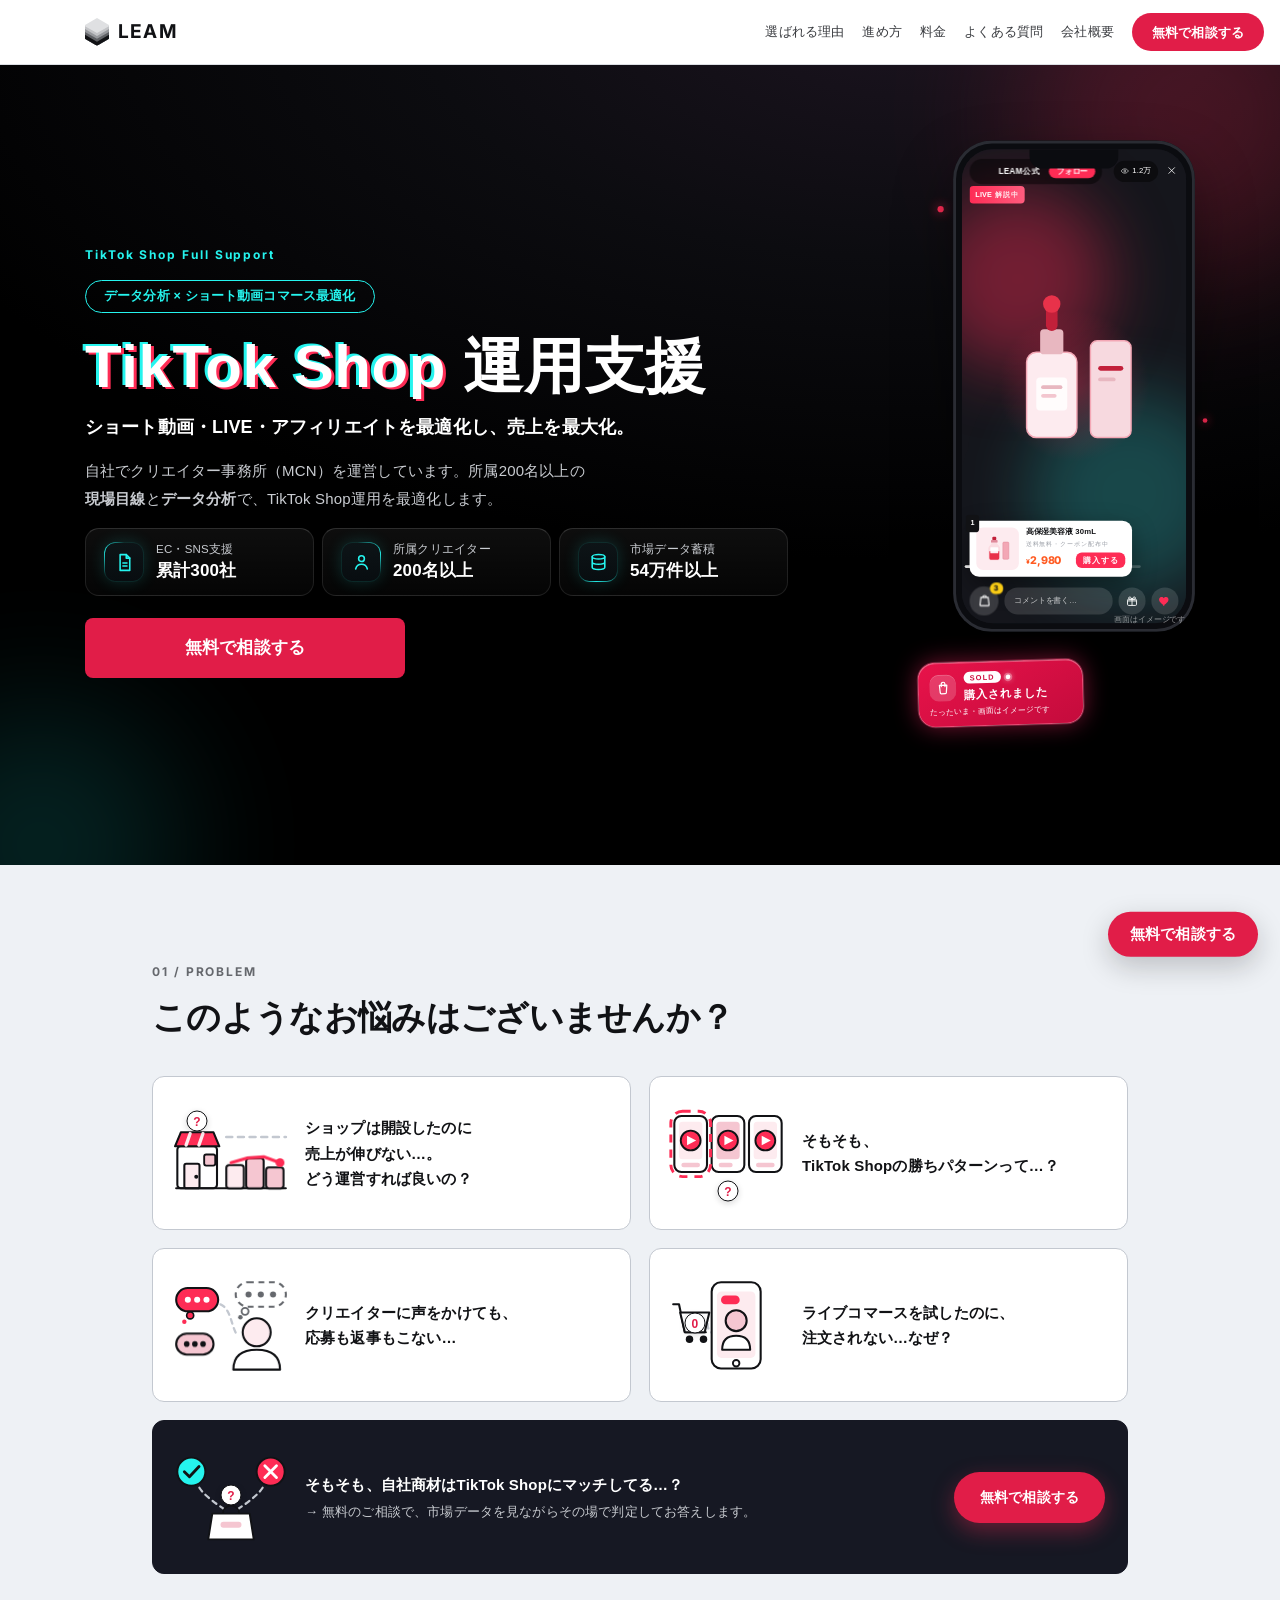
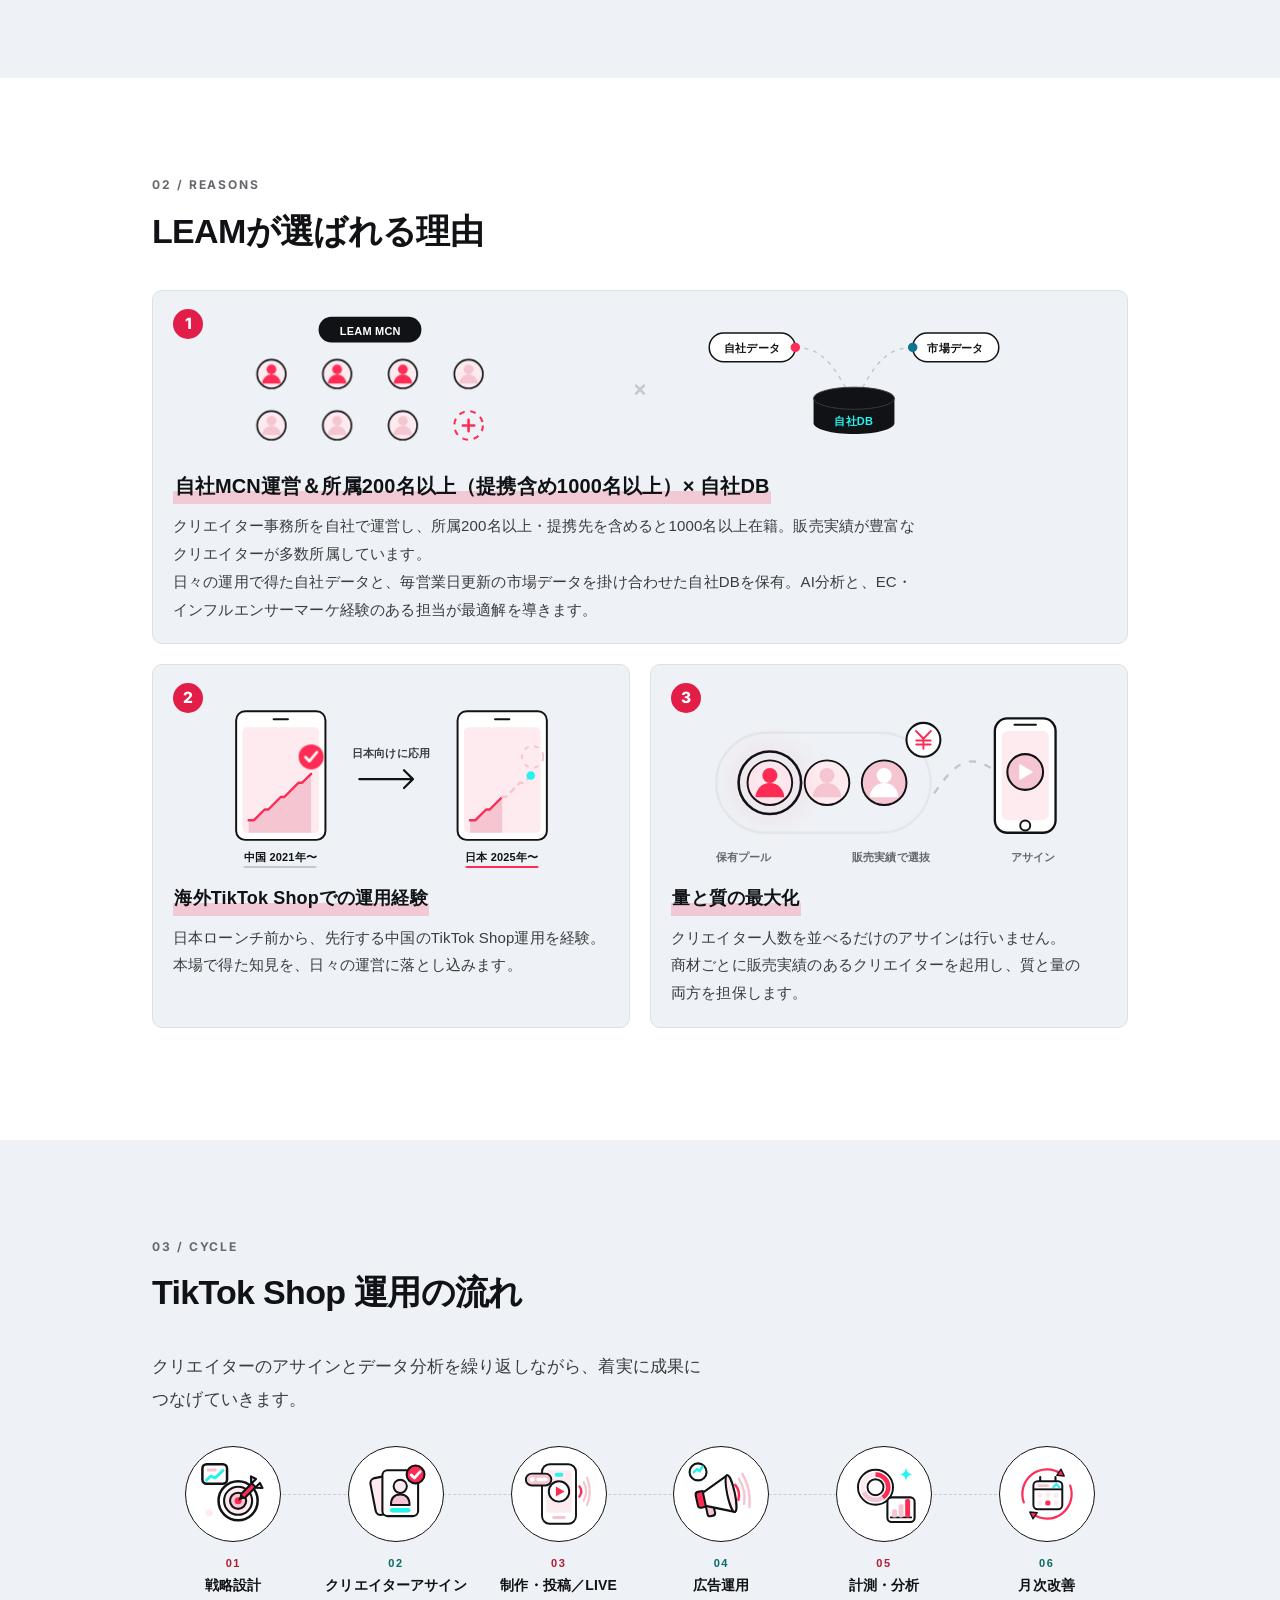
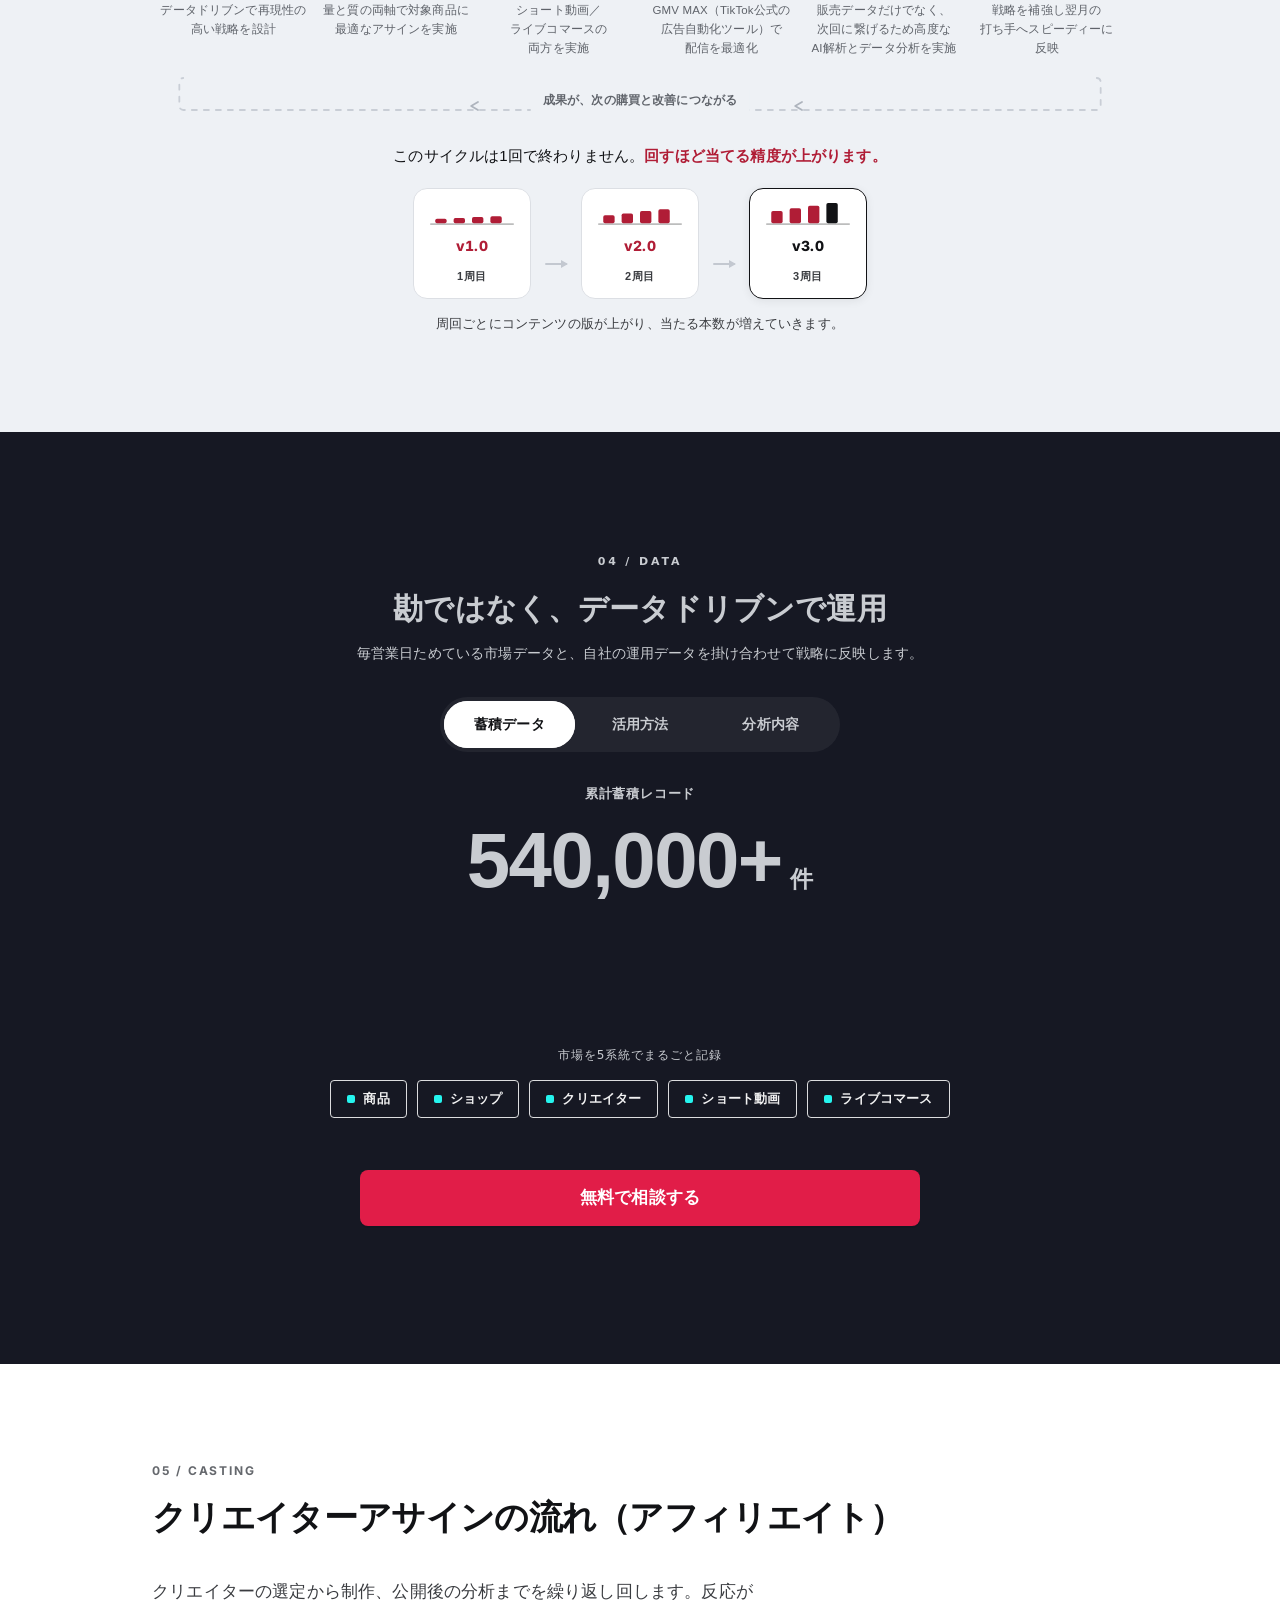
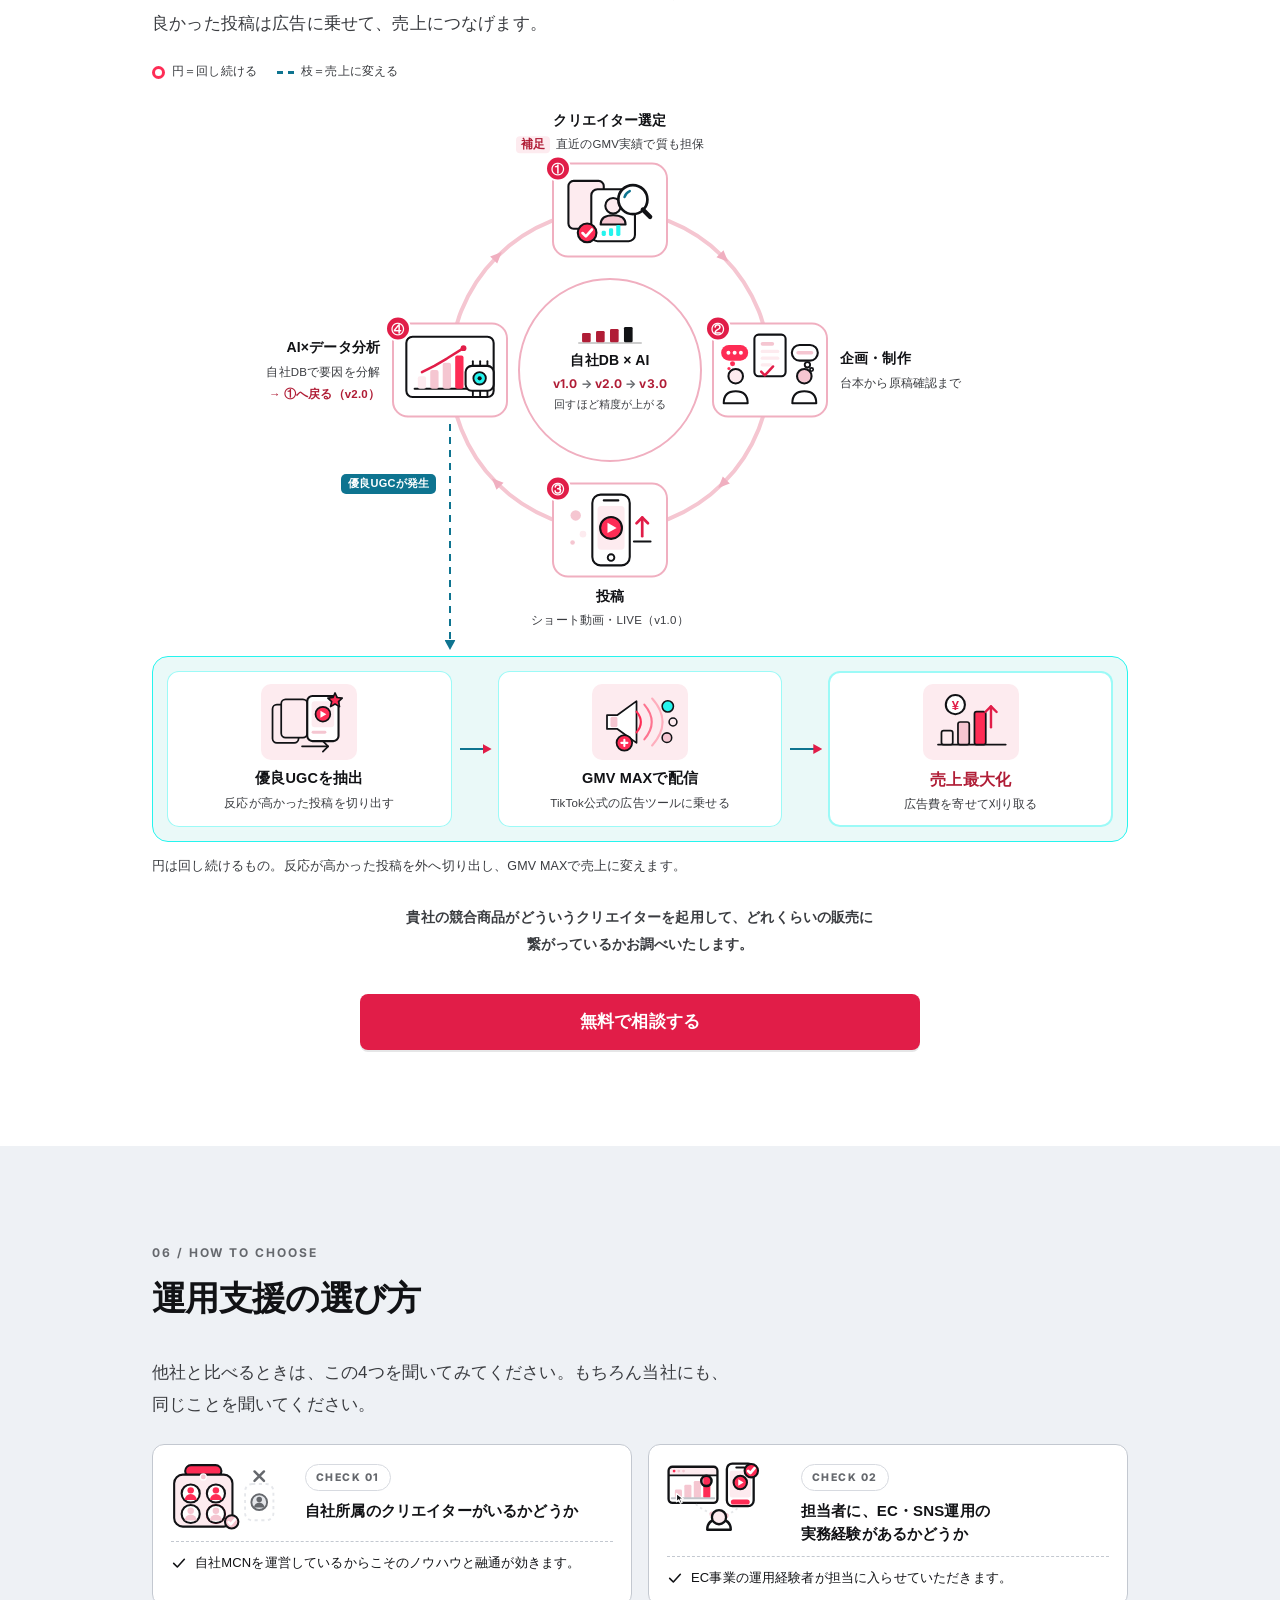
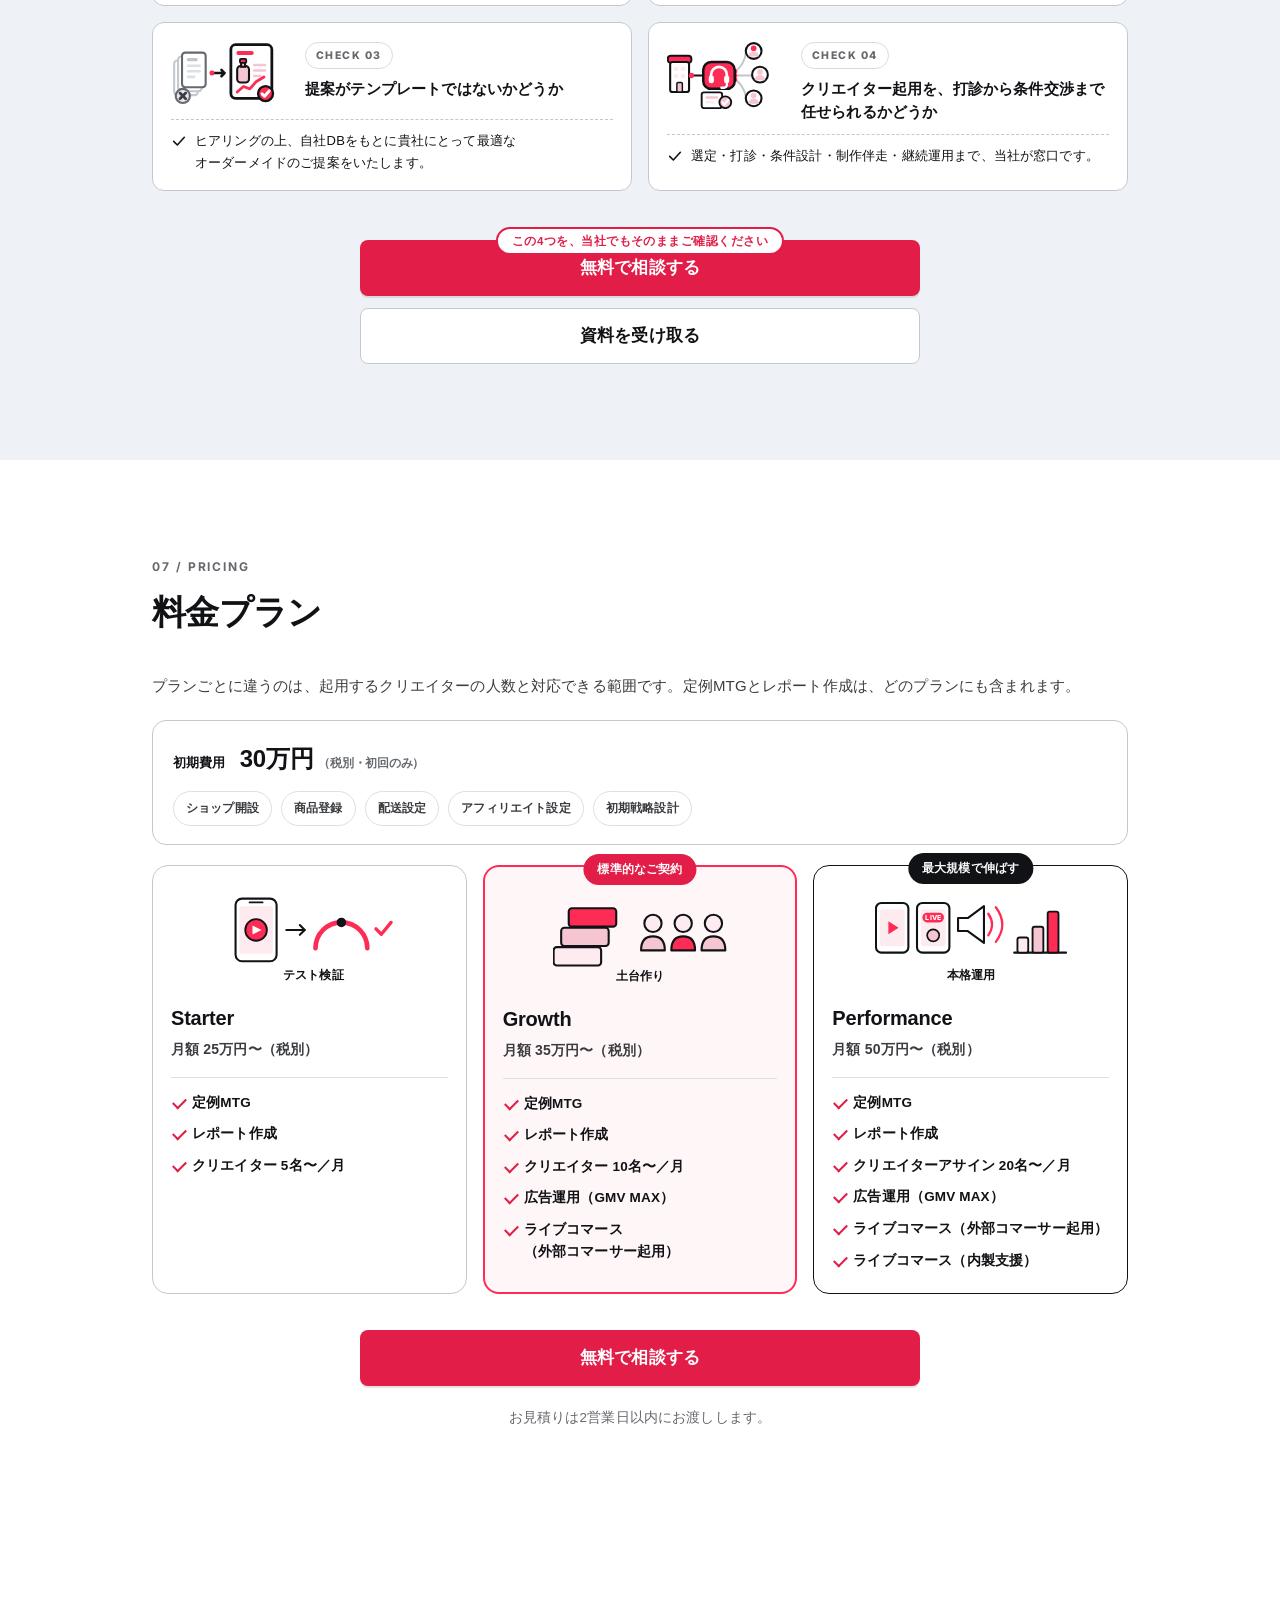
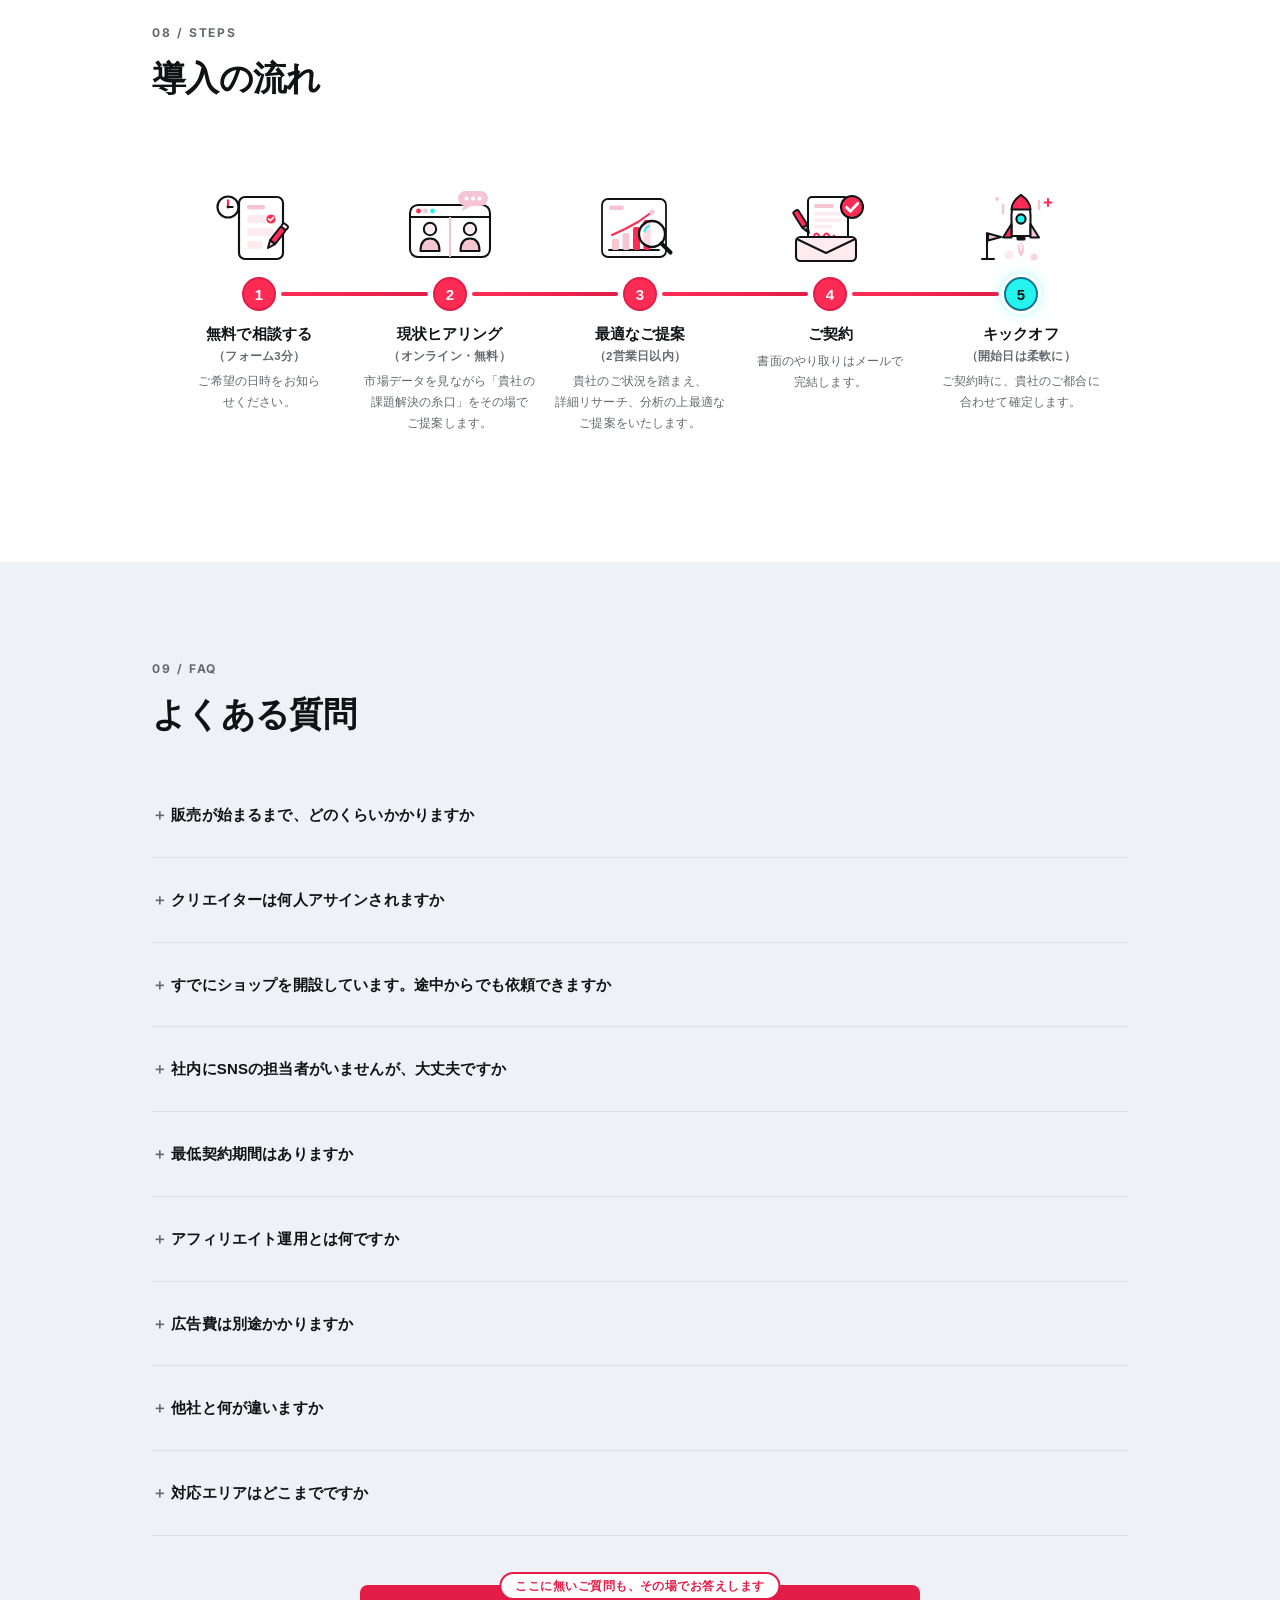
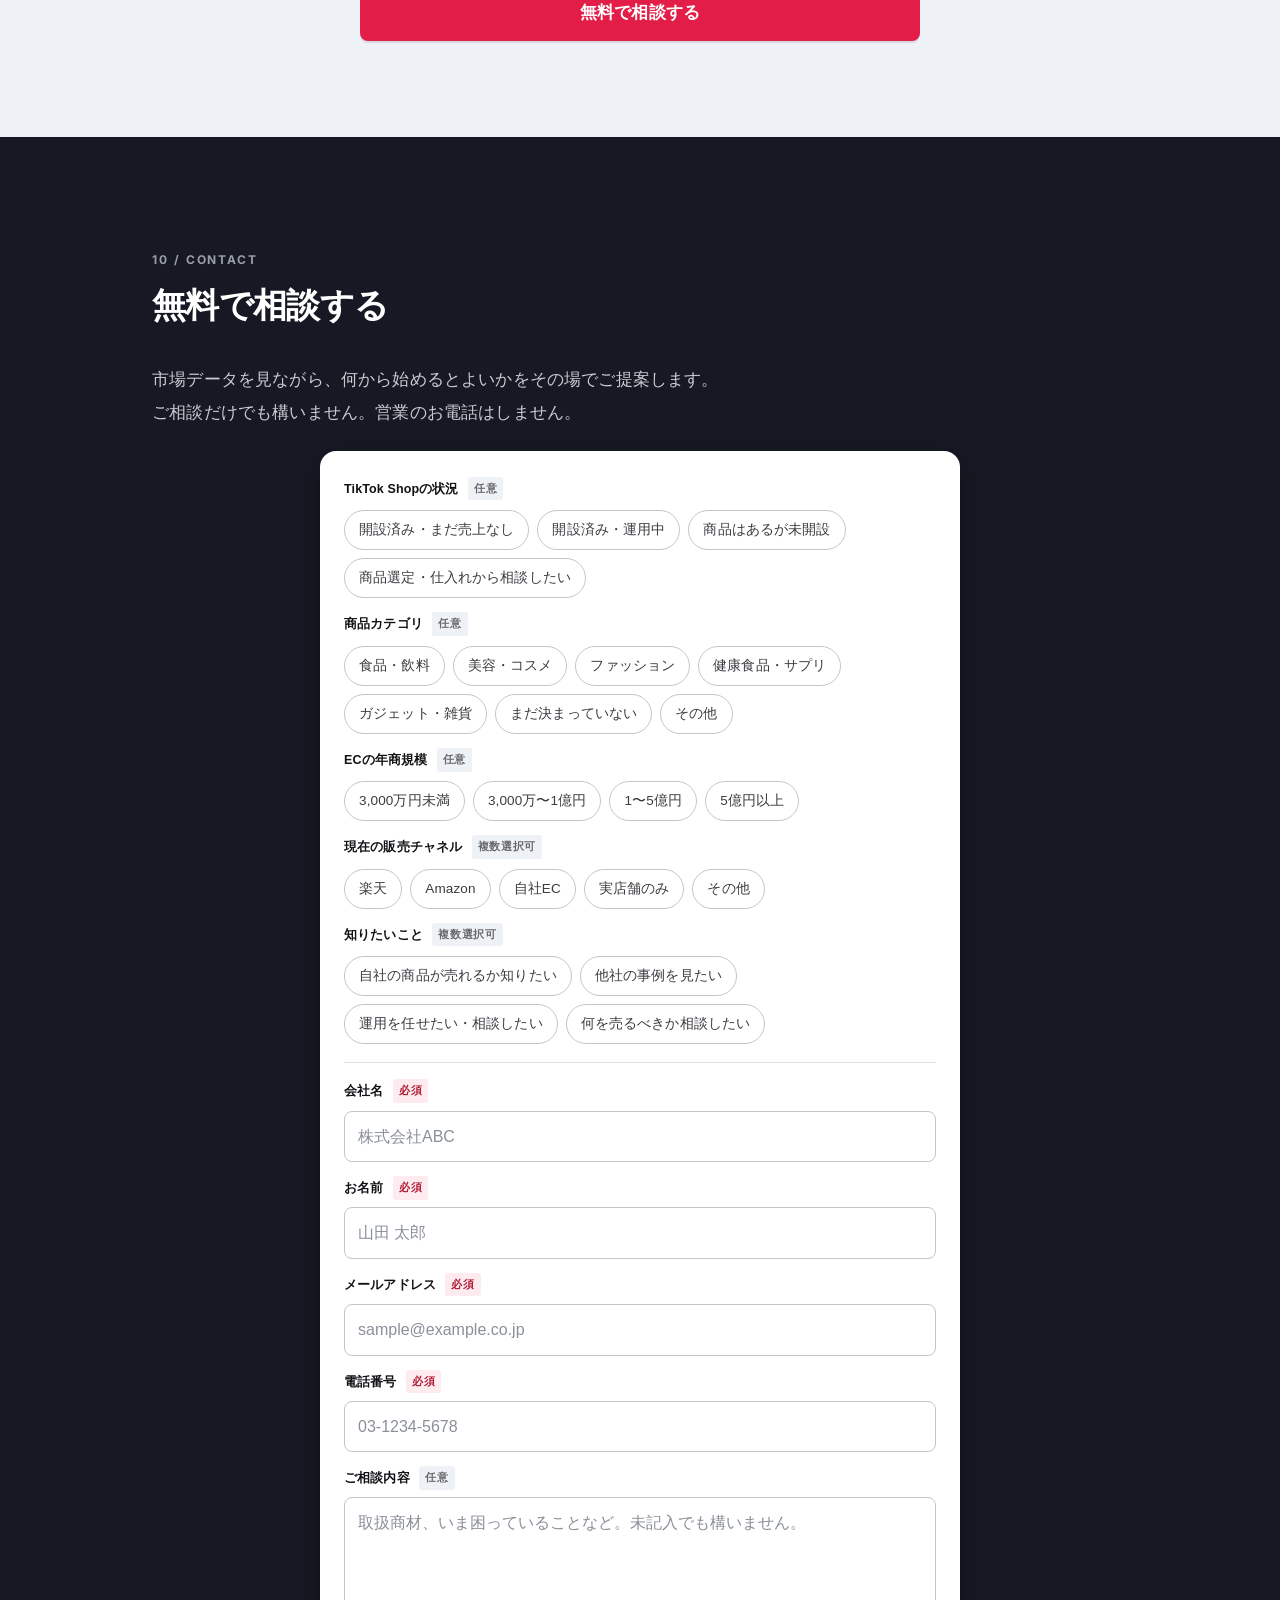
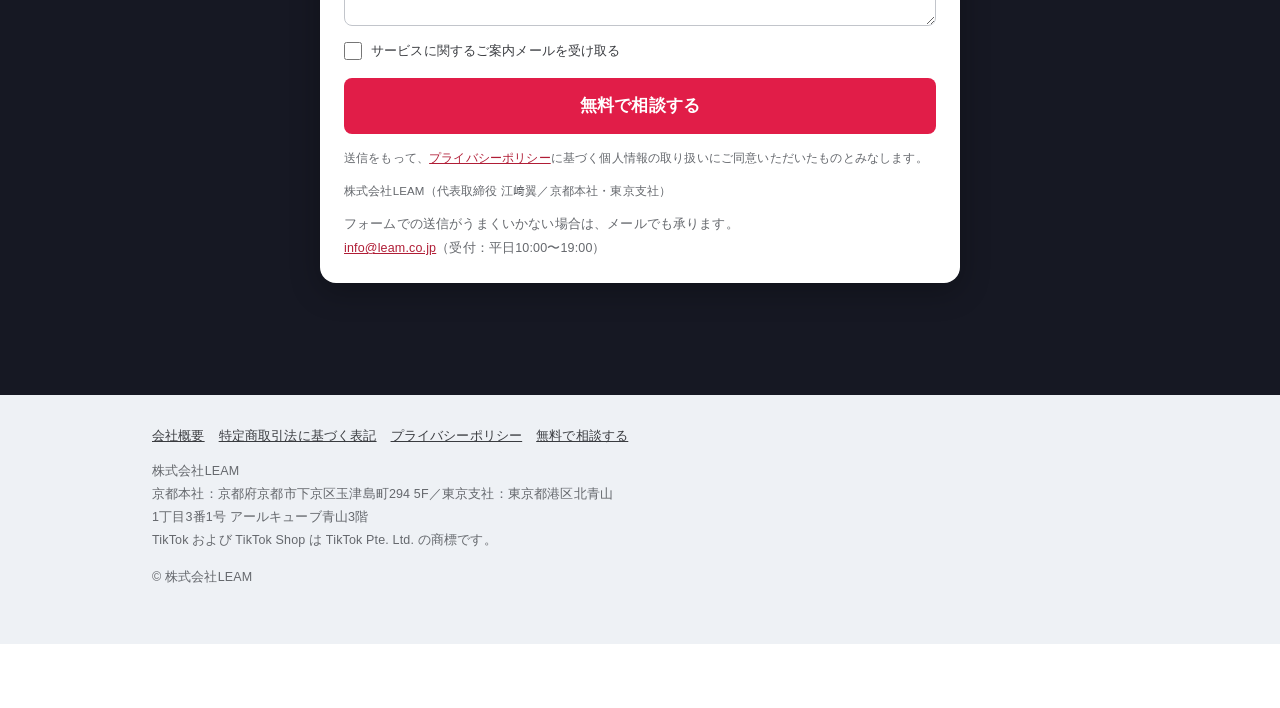
==== index.html @ 450629c3 "フォームから送信後の案内文を削除 「送信後、1営業日以内にメールでご返信します。お電話はしません。 この時点では日程調整のみで、費用は発生しません。」を削除（江崎さん指示）。  Co-Authored" ====
<!DOCTYPE html>
<html lang="ja">
<head>
<meta charset="utf-8">
<meta name="viewport" content="width=device-width,initial-scale=1">
<!-- 🔴 計測タグは入れない（2026-09-08 江崎さん方針）
     このLPはコーポレートサイトと切り離して運用する。
     コーポレートと共通の計測IDを入れると、解析ツール側で同一資産として結びついてしまうので使わない。
     計測が要る場合は、このドメイン専用のプロパティを新規に切ること。
     （方針の詳細は _handoff/【LEAM LP】現在地_20260908.md を参照。ここには書かない） -->
<meta name="robots" content="noindex,nofollow">
<title>TikTok Shop運用支援｜ショート動画・LIVE・アフィリエイトを最適化｜株式会社LEAM</title>
<meta name="description" content="TikTok Shopの運用支援。ショート動画・LIVE・アフィリエイトを最適化し、売上の最大化を支援します。自社MCN運営、データドリブン×クリエイター目線のショート動画コマース最適化。">
<link rel="canonical" href="https://leam-tts.jp/">
<meta property="og:type" content="website">
<meta property="og:site_name" content="株式会社LEAM">
<meta property="og:title" content="TikTok Shop運用支援｜ショート動画・LIVE・アフィリエイトを最適化｜株式会社LEAM">
<meta property="og:description" content="自社MCN運営、データドリブン×クリエイター目線でショート動画コマースを最適化。TikTok Shopの立ち上げから運用まで支援します。">
<meta property="og:url" content="https://leam-tts.jp/">
<meta property="og:image" content="https://leam-tts.jp/assets/img/ogp.png">
<meta property="og:image:width" content="1200">
<meta property="og:image:height" content="630">
<meta name="twitter:card" content="summary_large_image">
<link rel="icon" href="assets/img/favicon-32.png" sizes="32x32">
<link rel="apple-touch-icon" href="assets/img/apple-touch-icon.png">
<link rel="preconnect" href="https://fonts.googleapis.com"><link rel="preconnect" href="https://fonts.gstatic.com" crossorigin>
<link rel="stylesheet" href="https://fonts.googleapis.com/css2?family=Inter:wght@700&display=swap">
<link rel="stylesheet" href="assets/css/style.css?v=20260902e">
<script type="application/ld+json">
{"@context":"https://schema.org","@type":"Organization","name":"株式会社LEAM","url":"https://leam-tts.jp/","logo":"https://leam-tts.jp/assets/img/logo.png","address":[{"@type":"PostalAddress","addressCountry":"JP","addressRegion":"京都府","streetAddress":"下京区玉津島町294 5F","addressLocality":"京都市"},{"@type":"PostalAddress","addressCountry":"JP","addressRegion":"東京都","streetAddress":"北青山1-3-1 アールキューブ青山3階","addressLocality":"港区"}]}
</script>
</head>
<body>

<!-- アイコンスプライト（SVG内に<title>は書かない） -->
<svg aria-hidden="true" style="position:absolute;width:0;height:0;overflow:hidden">
  <defs>
    <clipPath id="hexA"><polygon points="50,0 100,29 100,87 50,116 0,87 0,29"/></clipPath>
    <g id="cube-mark"><g clip-path="url(#hexA)">
      <rect width="100" height="116" fill="#dfe0e2"/>
      <polygon points="0,34 50,63 100,34 100,116 0,116" fill="#c2c3c6"/>
      <polygon points="0,46 50,75 100,46 100,116 0,116" fill="#96989c"/>
      <polygon points="0,58 50,87 100,58 100,116 0,116" fill="#5e6064"/>
      <polygon points="0,70 50,99 100,70 100,116 0,116" fill="#111215"/>
    </g></g>
    <symbol id="ic-check" viewBox="0 0 24 24"><path d="M4 12.5l5.5 5.5L20 6.5" fill="none" stroke="currentColor" stroke-width="2.4" stroke-linecap="round" stroke-linejoin="round"/></symbol>
    <symbol id="ic-heart" viewBox="0 0 24 24"><path d="M12 21s-7.5-4.8-9.8-9C.6 8.6 2.6 5 6 5c2 0 3.3 1 4 2.2C10.7 6 12 5 14 5c3.4 0 5.4 3.6 3.8 7-2.3 4.2-9.8 9-9.8 9z"/></symbol>
    <symbol id="ic-shop" viewBox="0 0 24 24"><path d="M6 7h12l1.5 12.5a1 1 0 0 1-1 1.1H5.5a1 1 0 0 1-1-1.1zM9 7a3 3 0 0 1 6 0" fill="none" stroke="currentColor" stroke-width="1.8"/></symbol>
    <symbol id="ic-open" viewBox="0 0 24 24"><path d="M4 9h16M4 9v10h16V9M4 9l2-4h12l2 4M10 13h4" fill="none" stroke="currentColor" stroke-width="1.6" stroke-linecap="round" stroke-linejoin="round"/></symbol>
    <symbol id="ic-flat" viewBox="0 0 24 24"><path d="M3 17l6-2 5 1 7-5" fill="none" stroke="currentColor" stroke-width="1.8" stroke-linecap="round" stroke-linejoin="round"/><circle cx="21" cy="11" r="1.8" fill="currentColor"/></symbol>
    <symbol id="ic-play" viewBox="0 0 24 24"><rect x="3" y="4" width="18" height="16" rx="3" fill="none" stroke="currentColor" stroke-width="1.6"/><path d="M10 9.5v5l4.5-2.5z" fill="currentColor"/></symbol>
    <symbol id="ic-mail" viewBox="0 0 24 24"><rect x="3" y="5" width="18" height="14" rx="2" fill="none" stroke="currentColor" stroke-width="1.6"/><path d="M4 7l8 6 8-6" fill="none" stroke="currentColor" stroke-width="1.6" stroke-linecap="round"/></symbol>
    <symbol id="ic-live" viewBox="0 0 24 24"><circle cx="12" cy="12" r="3.2" fill="currentColor"/><path d="M6.5 6.5a8 8 0 0 0 0 11M17.5 6.5a8 8 0 0 1 0 11" fill="none" stroke="currentColor" stroke-width="1.7" stroke-linecap="round"/></symbol>
    <symbol id="ic-fit" viewBox="0 0 24 24"><rect x="3.5" y="7" width="11" height="11" rx="1.5" fill="none" stroke="currentColor" stroke-width="1.6"/><path d="M13.5 10.5l3 3 4.5-6" fill="none" stroke="currentColor" stroke-width="1.9" stroke-linecap="round" stroke-linejoin="round"/></symbol>
    <symbol id="ic-cn" viewBox="0 0 24 24"><circle cx="12" cy="12" r="8.5" fill="none" stroke="currentColor" stroke-width="1.6"/><path d="M3.5 12h17M12 3.5c2.6 2.3 4 5.2 4 8.5s-1.4 6.2-4 8.5c-2.6-2.3-4-5.2-4-8.5s1.4-6.2 4-8.5z" fill="none" stroke="currentColor" stroke-width="1.4"/></symbol>
    <symbol id="ic-db" viewBox="0 0 24 24"><ellipse cx="12" cy="5.5" rx="7.5" ry="2.8" fill="none" stroke="currentColor" stroke-width="1.6"/><path d="M4.5 5.5v6c0 1.6 3.4 2.8 7.5 2.8s7.5-1.2 7.5-2.8v-6M4.5 11.5v6c0 1.6 3.4 2.8 7.5 2.8s7.5-1.2 7.5-2.8v-6" fill="none" stroke="currentColor" stroke-width="1.6"/></symbol>
    <symbol id="ic-team" viewBox="0 0 24 24"><circle cx="8" cy="8.5" r="3" fill="none" stroke="currentColor" stroke-width="1.6"/><circle cx="16.5" cy="10" r="2.4" fill="none" stroke="currentColor" stroke-width="1.6"/><path d="M3.5 19c.6-3 2.4-4.6 4.5-4.6s3.9 1.6 4.5 4.6M13.6 18.6c.5-2.2 1.6-3.4 2.9-3.4 1.4 0 2.5 1.2 3 3.4" fill="none" stroke="currentColor" stroke-width="1.6" stroke-linecap="round"/></symbol>
    <symbol id="ic-gem" viewBox="0 0 24 24"><path d="M7 4h10l4 5-9 11L3 9zM3 9h18M9.5 9L12 4l2.5 5" fill="none" stroke="currentColor" stroke-width="1.6" stroke-linejoin="round"/></symbol>
    <symbol id="ic-target" viewBox="0 0 24 24"><circle cx="12" cy="12" r="8.5" fill="none" stroke="currentColor" stroke-width="1.6"/><circle cx="12" cy="12" r="4.5" fill="none" stroke="currentColor" stroke-width="1.6"/><circle cx="12" cy="12" r="1.4" fill="currentColor"/></symbol>
    <symbol id="ic-assign" viewBox="0 0 24 24"><circle cx="9" cy="8" r="3.2" fill="none" stroke="currentColor" stroke-width="1.6"/><path d="M3.5 19.5c.7-3.4 2.9-5.3 5.5-5.3s4.8 1.9 5.5 5.3M16 8.5l2 2 4-4.5" fill="none" stroke="currentColor" stroke-width="1.7" stroke-linecap="round" stroke-linejoin="round"/></symbol>
    <symbol id="ic-make" viewBox="0 0 24 24"><rect x="3" y="4" width="18" height="13" rx="2" fill="none" stroke="currentColor" stroke-width="1.6"/><path d="M10 8v5l4-2.5zM8 20.5h8" fill="none" stroke="currentColor" stroke-width="1.6" stroke-linecap="round"/></symbol>
    <symbol id="ic-meter" viewBox="0 0 24 24"><path d="M4 19a8.5 8.5 0 1 1 16 0" fill="none" stroke="currentColor" stroke-width="1.7" stroke-linecap="round"/><path d="M12 15l4-5" stroke="currentColor" stroke-width="1.8" stroke-linecap="round"/><circle cx="12" cy="15" r="1.6" fill="currentColor"/></symbol>
    <symbol id="ic-loop" viewBox="0 0 24 24"><path d="M4 10a8 8 0 0 1 14.9-2.5M20 14a8 8 0 0 1-14.9 2.5" fill="none" stroke="currentColor" stroke-width="1.7" stroke-linecap="round"/><path d="M18.5 3.5l.5 4-4-.4M5.5 20.5l-.5-4 4 .4" fill="none" stroke="currentColor" stroke-width="1.7" stroke-linecap="round" stroke-linejoin="round"/></symbol>
    <symbol id="rl-planner" viewBox="0 0 48 48"><rect x="8" y="10" width="32" height="30" rx="3" fill="none" stroke="currentColor" stroke-width="1.8"/><path d="M8 18h32M16 10V6M32 10V6" fill="none" stroke="currentColor" stroke-width="1.8" stroke-linecap="round"/><path d="M14 25h6M21 25h6M28 25h6M14 32h6M21 32h6" fill="none" stroke="currentColor" stroke-width="1.8" stroke-linecap="round"/></symbol>
    <symbol id="rl-director" viewBox="0 0 48 48"><rect x="8" y="18" width="32" height="20" rx="3" fill="none" stroke="currentColor" stroke-width="1.8"/><path d="M8 18l4-8 28 4-2 4M15 11.5l5 5M23 12.5l5 5M31 13.5l5 5" fill="none" stroke="currentColor" stroke-width="1.8" stroke-linejoin="round"/></symbol>
    <symbol id="rl-analyst" viewBox="0 0 48 48"><path d="M9 8v30h30" fill="none" stroke="currentColor" stroke-width="1.8" stroke-linecap="round"/><path d="M14 30l7-8 6 4 8-11" fill="none" stroke="currentColor" stroke-width="1.8" stroke-linecap="round" stroke-linejoin="round"/><circle cx="35" cy="15" r="2.2" fill="currentColor"/></symbol>
    <symbol id="ic-fresh" viewBox="0 0 16 16"><path d="M13.5 8a5.5 5.5 0 1 1-1.6-3.9" fill="none" stroke="currentColor" stroke-width="1.6" stroke-linecap="round"/><path d="M12.2 1.6l.3 2.8-2.8-.3" fill="none" stroke="currentColor" stroke-width="1.6" stroke-linecap="round" stroke-linejoin="round"/></symbol>
  </defs>
</svg>

<header class="hd">
  <div class="wrap">
    <div class="bd"><span class="brand"><svg viewBox="0 0 100 116" aria-hidden="true"><use href="#cube-mark"/></svg><span class="brand-name">LEAM</span></span></div>
    <nav>
      <a href="#reasons">選ばれる理由</a><a href="#cycle">進め方</a><a href="#price">料金</a><a href="#faq">よくある質問</a>
      <a href="company/">会社概要</a><a href="#contact" class="navcta">無料で相談する</a>
    </nav>
  </div>
</header>

<main>

<!-- 1. FV（案1 黒ステージ・FB-01/02/03） -->
<section class="fv fv-hero">
 <div class="wrap">
  <div class="hero-grid">
  <div>
    <p class="eyebrow">TikTok Shop Full Support</p>
    <div class="fv-tags">
      <span class="ptag ptag--c">データ分析 × ショート動画コマース最適化</span>
    </div>
    <h1><span class="glitch">TikTok Shop</span> 運用支援</h1>
    <p class="h1sub"><span>ショート動画・LIVE・アフィリエイトを</span><span>最適化し、</span><span>売上を最大化。</span></p>
    <p class="sub">自社でクリエイター事務所（MCN）を運営しています。所属200名以上の<strong>現場目線</strong>と<strong>データ分析</strong>で、TikTok Shop運用を最適化します。</p>
    <div class="BB-facts" role="list" aria-label="LEAMの実績">
  <div class="BB-card" role="listitem">
    <span class="BB-icon" aria-hidden="true"><svg viewBox="0 0 24 24" fill="none" stroke="currentColor" stroke-width="1.8" stroke-linecap="round" stroke-linejoin="round"><path d="M7 3h7l4 4v14H7z"/><path d="M14 3v4h4"/><line x1="10.2" y1="12.5" x2="14.8" y2="12.5"/><line x1="10.2" y1="16" x2="14.8" y2="16"/></svg></span>
    <span class="BB-txt"><span class="BB-label">EC・SNS支援</span><span class="BB-value">累計300社</span></span>
  </div>
  <div class="BB-card" role="listitem">
    <span class="BB-icon" aria-hidden="true"><svg viewBox="0 0 24 24" fill="none" stroke="currentColor" stroke-width="1.8" stroke-linecap="round" stroke-linejoin="round"><circle cx="12" cy="7.6" r="3.3"/><path d="M5.3 19.4c.9-3.5 3.5-5.3 6.7-5.3s5.8 1.8 6.7 5.3"/></svg></span>
    <span class="BB-txt"><span class="BB-label">所属クリエイター</span><span class="BB-value">200名以上</span></span>
  </div>
  <div class="BB-card" role="listitem">
    <span class="BB-icon" aria-hidden="true"><svg viewBox="0 0 24 24" fill="none" stroke="currentColor" stroke-width="1.8" stroke-linecap="round" stroke-linejoin="round"><ellipse cx="12" cy="5.4" rx="7.2" ry="2.6"/><path d="M4.8 5.4v6c0 1.5 3.2 2.6 7.2 2.6s7.2-1.1 7.2-2.6v-6M4.8 11.4v6c0 1.5 3.2 2.6 7.2 2.6s7.2-1.1 7.2-2.6v-6"/></svg></span>
    <span class="BB-txt"><span class="BB-label">市場データ蓄積</span><span class="BB-value">54万件以上</span></span>
  </div>
</div>
                    <div class="cta-row">
      <a href="#contact" class="btn">無料で相談する</a>
    </div>
  </div>
  <div class="stage">
    <span class="fvpts" aria-hidden="true"><i></i><i></i><i></i><i></i></span>
    <div class="xcmt xc1" aria-hidden="true"><span class="av a1"></span><p><b>はな</b>フォローしました！</p></div>
    <div class="xcmt xc2" aria-hidden="true"><span class="av a2"></span><p><b>りこ</b>ベタつかないですか？</p></div>
    <div class="xcmt xc3" aria-hidden="true"><span class="av a3"></span><p><b>momo</b>リピ確定です</p></div>
    <div class="xsold xsold--nf v5_fvsold-wrap" aria-hidden="true"><div class="NF-card NF-sold v5_fvsold-mo" role="status" aria-label="購入通知（画面はイメージです）">
    <div class="NF-sold-row">
      <span class="NF-sold-icon" aria-hidden="true">
        <svg viewBox="0 0 24 24" fill="none" stroke="#ffffff" stroke-width="2" stroke-linecap="round" stroke-linejoin="round">
          <path d="M6 8h12l-1.1 12.2a1.6 1.6 0 0 1-1.6 1.4H8.7a1.6 1.6 0 0 1-1.6-1.4L6 8z"/>
          <path d="M9 10V6a3 3 0 0 1 6 0v4"/>
        </svg>
      </span>
      <span class="NF-sold-main">
        <span class="NF-sold-top">
          <span class="NF-sold-badge">SOLD</span>
          <span class="NF-sold-dot" aria-hidden="true"></span>
        </span>
        <p class="NF-sold-title">購入されました</p>
      </span>
    </div>
    <p class="NF-sold-note">たったいま・画面はイメージです</p>
  </div></div>
        <div class="phone" aria-hidden="true">
      <div class="screen">
        <div class="feed">
          <div class="scene sc-live">
            <div class="s-glow1"></div><div class="s-glow2"></div>
            <div class="lv-top">
              <span class="lv-host"><span class="av a1"></span><span class="lv-name">LEAM公式</span><button class="lv-follow" type="button">フォロー</button></span>
              <span class="lv-eye"><svg viewBox="0 0 24 24"><path d="M2 12s3.5-6 10-6 10 6 10 6-3.5 6-10 6S2 12 2 12z"/><circle cx="12" cy="12" r="2.6"/></svg>1.2万</span>
              <span class="lv-x"><svg viewBox="0 0 24 24" width="10" height="10"><path d="M5 5l14 14M19 5L5 19" stroke="#fff" stroke-width="2" stroke-linecap="round" fill="none"/></svg></span>
            </div>
            <span class="lv-badgechip">LIVE<i style="font-style:normal;opacity:.85">解説中</i></span>
            <div class="prodart"><span class="glowpad"></span>
              <svg aria-hidden="true" width="150" height="180" viewBox="0 0 150 180" xmlns="http://www.w3.org/2000/svg"><rect x="26" y="70" width="52" height="88" rx="10" fill="#FDEBEF"/><rect x="26" y="70" width="52" height="88" rx="10" fill="none" stroke="#F3A7B5" stroke-width="1.5"/><rect x="40" y="46" width="24" height="26" rx="4" fill="#E8B7C0"/><rect x="46" y="22" width="12" height="26" rx="6" fill="#C2203A"/><circle cx="52" cy="20" r="9" fill="#E8324A"/><rect x="36" y="96" width="32" height="34" rx="4" fill="#fff" opacity=".85"/><rect x="41" y="104" width="22" height="4" rx="2" fill="#E8B7C0"/><rect x="41" y="113" width="16" height="4" rx="2" fill="#F3C6CF"/><rect x="92" y="58" width="42" height="100" rx="7" fill="#F7D9DF"/><rect x="92" y="58" width="42" height="100" rx="7" fill="none" stroke="#F3A7B5" stroke-width="1.5"/><rect x="100" y="84" width="26" height="5" rx="2.5" fill="#C2203A"/><rect x="100" y="96" width="18" height="4" rx="2" fill="#E8B7C0"/></svg></div>
            <div class="cstream">
              <div class="cmt c1"><span class="av a1"></span><p><b>ゆあ</b>ずっと気になってた</p></div>
              <div class="cmt c2"><span class="av a2"></span><p><b>mei</b>乾燥肌でも使える？</p></div>
            </div>
            <div class="lv-pop"><span class="pp-no">1</span>
              <span class="pp-th"><svg viewBox="0 0 44 44" aria-hidden="true"><rect x="14" y="4" width="6" height="5" rx="1.5" fill="#C2203A"/><rect x="12" y="9" width="10" height="4" rx="1" fill="#E0899B"/><path d="M13 13 C13 16 8 17 8 22 L8 36 C8 39 10 40 13 40 L21 40 C24 40 26 39 26 36 L26 22 C26 17 21 16 21 13 Z" fill="#FBDCE2"/><path d="M9.5 26 L24.5 26 L24.5 36 C24.5 38 23 38.8 21 38.8 L13 38.8 C11 38.8 9.5 38 9.5 36 Z" fill="#E8324A"/><rect x="11" y="20" width="12" height="9" rx="1" fill="#fff" opacity=".92"/><rect x="30" y="12" width="9" height="26" rx="1.5" fill="#F3A7B5"/><rect x="30" y="12" width="9" height="26" rx="1.5" fill="none" stroke="#E0899B" stroke-width=".8"/></svg></span>
              <span class="pp-body"><span class="pp-name">高保湿美容液 30mL</span><span class="pp-meta">送料無料・クーポン配布中</span>
              <span class="pp-row"><span class="pp-price"><small>¥</small>2,980</span><span class="pp-buy">購入する</span></span></span>
            </div>
            <div class="lv-bottom">
              <span class="lv-cart"><svg><use href="#ic-shop"/></svg><b>3</b></span>
              <span class="lv-in">コメントを書く…</span>
              <span class="lv-ic"><svg viewBox="0 0 24 24"><rect x="4" y="9" width="16" height="11" rx="2"/><path d="M4 12h16M12 9v11M8.5 9C6.5 9 5.5 7.5 6 6.2 6.6 4.8 9 4.8 10 6c.8 1 1.4 2 2 3 .6-1 1.2-2 2-3 1-1.2 3.4-1.2 4 .2.5 1.3-.5 2.8-2.5 2.8z"/></svg></span>
              <span class="lv-ic pk"><svg><use href="#ic-heart"/></svg></span>
            </div>
          </div>
          <div class="scene sc-short">
            <div class="s-glow1" style="background:rgba(37,244,238,.28)"></div>
            <div class="prodart"><span class="glowpad"></span>
              <svg aria-hidden="true" width="150" height="180" viewBox="0 0 150 180" xmlns="http://www.w3.org/2000/svg"><rect x="26" y="70" width="52" height="88" rx="10" fill="#FDEBEF"/><rect x="26" y="70" width="52" height="88" rx="10" fill="none" stroke="#F3A7B5" stroke-width="1.5"/><rect x="40" y="46" width="24" height="26" rx="4" fill="#E8B7C0"/><rect x="46" y="22" width="12" height="26" rx="6" fill="#C2203A"/><circle cx="52" cy="20" r="9" fill="#E8324A"/><rect x="36" y="96" width="32" height="34" rx="4" fill="#fff" opacity=".85"/><rect x="41" y="104" width="22" height="4" rx="2" fill="#E8B7C0"/><rect x="41" y="113" width="16" height="4" rx="2" fill="#F3C6CF"/><rect x="92" y="58" width="42" height="100" rx="7" fill="#F7D9DF"/><rect x="92" y="58" width="42" height="100" rx="7" fill="none" stroke="#F3A7B5" stroke-width="1.5"/><rect x="100" y="84" width="26" height="5" rx="2.5" fill="#C2203A"/><rect x="100" y="96" width="18" height="4" rx="2" fill="#E8B7C0"/></svg></div>
            <div class="sh-rail">
              <span class="sr-av"><i>+</i></span>
              <span class="sr-it lk"><svg><use href="#ic-heart"/></svg>12.4万</span>
              <span class="sr-it"><svg viewBox="0 0 24 24"><path d="M12 3C6.7 3 2.5 6.7 2.5 11.2c0 2.6 1.4 4.9 3.6 6.4-.2 1-.7 2.3-1.6 3.4 1.9-.3 3.5-1 4.6-1.7 .9.2 1.9.4 2.9.4 5.3 0 9.5-3.7 9.5-8.2S17.3 3 12 3z"/></svg>1,032</span>
              <span class="sr-it"><svg viewBox="0 0 24 24"><path d="M6 3h12v18l-6-4.5L6 21z"/></svg>8,530</span>
              <span class="sr-it"><svg viewBox="0 0 24 24"><path d="M14 9V5l8 7-8 7v-4C8 15 5 17 3 20c0-6 3-10 11-11z"/></svg>共有</span>
              <span class="sr-disc"></span>
            </div>
            <div class="sh-cap">
              <p class="sh-user">@sample_creator_jp</p>
              <p class="sh-txt">乾燥で夕方ファンデ浮く人へ <em>#PR #スキンケア</em></p>
              <p class="sh-music"><svg viewBox="0 0 24 24"><path d="M9 18.5a3 3 0 1 1-2-2.8V5l11-2v12.5a3 3 0 1 1-2-2.8V7.5L9 9z"/></svg><span>オリジナル楽曲 - yuna</span></p>
            </div>
            <div class="sh-anchor"><span class="ac"><svg><use href="#ic-shop"/></svg></span><p>保湿クリーム 50g</p><b>¥2,980</b><span class="ch">›</span></div>
          </div>
          <div class="scene sc-live">
            <div class="s-glow1"></div><div class="s-glow2"></div>
            <div class="lv-top">
              <span class="lv-host"><span class="av a1"></span><span class="lv-name">LEAM公式</span><button class="lv-follow" type="button">フォロー</button></span>
              <span class="lv-eye"><svg viewBox="0 0 24 24"><path d="M2 12s3.5-6 10-6 10 6 10 6-3.5 6-10 6S2 12 2 12z"/><circle cx="12" cy="12" r="2.6"/></svg>1.2万</span>
              <span class="lv-x"><svg viewBox="0 0 24 24" width="10" height="10"><path d="M5 5l14 14M19 5L5 19" stroke="#fff" stroke-width="2" stroke-linecap="round" fill="none"/></svg></span>
            </div>
            <span class="lv-badgechip">LIVE<i style="font-style:normal;opacity:.85">解説中</i></span>
            <div class="lv-toast"><svg><use href="#ic-shop"/></svg>カートに追加されました</div>
            <div class="prodart"><span class="glowpad"></span>
              <svg aria-hidden="true" width="150" height="180" viewBox="0 0 150 180" xmlns="http://www.w3.org/2000/svg"><rect x="26" y="70" width="52" height="88" rx="10" fill="#FDEBEF"/><rect x="26" y="70" width="52" height="88" rx="10" fill="none" stroke="#F3A7B5" stroke-width="1.5"/><rect x="40" y="46" width="24" height="26" rx="4" fill="#E8B7C0"/><rect x="46" y="22" width="12" height="26" rx="6" fill="#C2203A"/><circle cx="52" cy="20" r="9" fill="#E8324A"/><rect x="36" y="96" width="32" height="34" rx="4" fill="#fff" opacity=".85"/><rect x="41" y="104" width="22" height="4" rx="2" fill="#E8B7C0"/><rect x="41" y="113" width="16" height="4" rx="2" fill="#F3C6CF"/><rect x="92" y="58" width="42" height="100" rx="7" fill="#F7D9DF"/><rect x="92" y="58" width="42" height="100" rx="7" fill="none" stroke="#F3A7B5" stroke-width="1.5"/><rect x="100" y="84" width="26" height="5" rx="2.5" fill="#C2203A"/><rect x="100" y="96" width="18" height="4" rx="2" fill="#E8B7C0"/></svg></div>
            <div class="cstream">
              <div class="cmt c1"><span class="av a3"></span><p><b>もも</b>いまポチりました！</p></div>
              <div class="cmt c2"><span class="av a1"></span><p><b>rin</b>タイムセール間に合った</p></div>
            </div>
            <div class="lv-pop"><span class="pp-no">2</span>
              <span class="pp-th" style="background:#E6F7F6"><svg viewBox="0 0 44 44" aria-hidden="true"><ellipse cx="26" cy="14" rx="13" ry="4.5" fill="#BFEEEA"/><rect x="13" y="14" width="26" height="6" rx="2" fill="#0E7490"/><path d="M14 20 L38 20 L37 38 C37 40 34 41 26 41 C18 41 15 40 15 38 Z" fill="#D9F6F5"/><rect x="17" y="24" width="18" height="10" rx="1.5" fill="#fff" opacity=".95"/><rect x="5" y="16" width="7" height="20" rx="2.5" fill="#EAF9F8"/><rect x="6" y="13" width="5" height="4" rx="1" fill="#0E7490"/></svg></span>
              <span class="pp-body"><span class="pp-name">保湿クリーム 50g</span><span class="pp-meta">送料無料・クーポン配布中</span>
              <span class="pp-row"><span class="pp-price"><small>¥</small>2,980</span><span class="pp-buy">購入する</span></span></span>
            </div>
            <div class="lv-bottom">
              <span class="lv-cart"><svg><use href="#ic-shop"/></svg><b>4</b></span>
              <span class="lv-in">コメントを書く…</span>
              <span class="lv-ic"><svg viewBox="0 0 24 24"><rect x="4" y="9" width="16" height="11" rx="2"/><path d="M4 12h16M12 9v11M8.5 9C6.5 9 5.5 7.5 6 6.2 6.6 4.8 9 4.8 10 6c.8 1 1.4 2 2 3 .6-1 1.2-2 2-3 1-1.2 3.4-1.2 4 .2.5 1.3-.5 2.8-2.5 2.8z"/></svg></span>
              <span class="lv-ic pk"><svg><use href="#ic-heart"/></svg></span>
            </div>
          </div>
        </div>
      </div>
      <div class="notch"></div>
      <div class="hearts" aria-hidden="true"><svg><use href="#ic-heart"/></svg><svg><use href="#ic-heart"/></svg><svg><use href="#ic-heart"/></svg></div>
      <div class="sbar"><i></i></div>
      <span class="imgnote">画面はイメージです</span>
    </div>
  </div>
  </div>
 </div>
</section>

<!-- 2. お悩み（FB-04/05） -->
<section id="worries" class="sec-alt">
 <div class="wrap">
  <p class="eyebrow">01 / PROBLEM</p>
  <h2>このようなお悩みは<br class="only-sp">ございませんか？</h2>
  <div class="h2bar"></div>
  <ul class="worries rv">
    <li class="worry rv v4_worries-wrap"><span class="wart v4_worries-art">
      <svg viewBox="0 0 96 76" aria-hidden="true">
        <path class="v4_worries-w1goal" d="M44 24 H95" fill="none" stroke="#c3c8d0" stroke-width="2.32" stroke-linecap="round" stroke-dasharray="5 5"/>
        <rect x="2" y="32" width="34" height="36" rx="3" fill="#ffffff" stroke="#111215" stroke-width="1.78"/>
        <rect x="8" y="47" width="13" height="21" rx="1.6" fill="#FDEBEF" stroke="#111215" stroke-width="1.78"/>
        <circle cx="18.2" cy="58" r="1.7" fill="#111215"/>
        <rect x="25" y="39" width="9.5" height="9.5" rx="1.7" fill="#F5C6D1" stroke="#111215" stroke-width="1.6"/>
        <path d="M0 32 L5 20 H33 L38 32 Z" fill="#FE2C55" stroke="#111215" stroke-width="1.78" stroke-linejoin="round"/>
        <path d="M13 21 L9.5 31 M24 21 L20.5 31" fill="none" stroke="#FDEBEF" stroke-width="2.85" stroke-linecap="round"/>
        <line x1="1" y1="68" x2="95" y2="68" fill="none" stroke="#111215" stroke-width="1.78" stroke-linecap="round"/>
        <rect class="v4_worries-w1b1" x="44" y="48" width="15" height="20" rx="2.4" fill="#FDEBEF" stroke="#111215" stroke-width="1.78"/>
        <rect class="v4_worries-w1b2" x="61" y="42" width="15" height="26" rx="2.4" fill="#F5C6D1" stroke="#111215" stroke-width="1.78"/>
        <rect class="v4_worries-w1b3" x="78" y="50" width="15" height="18" rx="2.4" fill="#F5C6D1" stroke="#111215" stroke-width="1.78"/>
        <polyline class="v4_worries-w1line" points="48,46 62,42 76,41 90,46" fill="none" stroke="#FE2C55" stroke-width="2.67" stroke-linecap="round" stroke-linejoin="round"/>
        <circle class="v4_worries-w1dot" cx="90" cy="46" r="3.8" fill="#FE2C55"/>
      </svg><span class="v4_worries-chip v4_worries-chip--w1" aria-hidden="true">?</span></span>
      <p><span>ショップは開設したのに</span><span>売上が伸びない…。</span><span>どう運営すれば良いの？</span></p></li>
    <li class="worry rv v4_worries-wrap"><span class="wart v4_worries-art">
      <svg viewBox="0 0 96 76" aria-hidden="true">
        <g>
          <rect x="2" y="6" width="28" height="48" rx="6" fill="#ffffff" stroke="#111215" stroke-width="1.78"/>
          <rect x="6" y="11" width="20" height="32" rx="3" fill="#FDEBEF"/>
          <circle cx="16" cy="27" r="8.5" fill="#FE2C55" stroke="#111215" stroke-width="1.6"/>
          <path d="M12.9 22.9 L20.7 27 L12.9 31.1 Z" fill="#ffffff"/>
          <rect x="8" y="46" width="16" height="4" rx="2" fill="#F5C6D1"/>
        </g>
        <g>
          <rect x="34" y="6" width="28" height="48" rx="6" fill="#ffffff" stroke="#111215" stroke-width="1.78"/>
          <rect x="38" y="11" width="20" height="32" rx="3" fill="#F5C6D1"/>
          <circle cx="48" cy="27" r="8.5" fill="#FE2C55" stroke="#111215" stroke-width="1.6"/>
          <path d="M44.9 22.9 L52.7 27 L44.9 31.1 Z" fill="#ffffff"/>
          <rect x="40" y="46" width="12" height="4" rx="2" fill="#F5C6D1"/>
        </g>
        <g>
          <rect x="66" y="6" width="28" height="48" rx="6" fill="#ffffff" stroke="#111215" stroke-width="1.78"/>
          <rect x="70" y="11" width="20" height="32" rx="3" fill="#FDEBEF"/>
          <circle cx="80" cy="27" r="8.5" fill="#FE2C55" stroke="#111215" stroke-width="1.6"/>
          <path d="M76.9 22.9 L84.7 27 L76.9 31.1 Z" fill="#ffffff"/>
          <rect x="72" y="46" width="16" height="4" rx="2" fill="#F5C6D1"/>
        </g>
        <rect class="v4_worries-w2scan" x="-1" y="2" width="34" height="56" rx="10" fill="none" stroke="#FE2C55" stroke-width="2.5" stroke-dasharray="7 6"/>
      </svg><span class="v4_worries-chip v4_worries-chip--w2" aria-hidden="true">?</span></span>
      <p><span>そもそも、</span><span>TikTok Shopの勝ちパターンって…？</span></p></li>
    <li class="worry rv v4_worries-wrap"><span class="wart v4_worries-art">
      <svg viewBox="0 0 96 76" aria-hidden="true">
        <path d="M39 20 C 48 24, 48 38, 53 46" fill="none" stroke="#c3c8d0" stroke-width="1.96" stroke-linecap="round" stroke-dasharray="4 4"/>
        <rect x="1" y="6" width="36" height="20" rx="10" fill="#FE2C55" stroke="#111215" stroke-width="1.78"/>
        <circle cx="11" cy="16" r="2.6" fill="#ffffff"/>
        <circle cx="19" cy="16" r="2.6" fill="#ffffff"/>
        <circle cx="27" cy="16" r="2.6" fill="#ffffff"/>
        <circle cx="13" cy="29.5" r="3" fill="#FE2C55" stroke="#111215" stroke-width="1.43"/>
        <circle cx="8" cy="35" r="1.9" fill="#FE2C55"/>
        <g class="v4_worries-w3b2">
          <rect x="1" y="45" width="32" height="18" rx="9" fill="#F5C6D1" stroke="#111215" stroke-width="1.78"/>
          <circle cx="10" cy="54" r="2.4" fill="#111215"/>
          <circle cx="17" cy="54" r="2.4" fill="#111215"/>
          <circle cx="24" cy="54" r="2.4" fill="#111215"/>
        </g>
        <circle class="v4_worries-w3run" r="3.4" fill="#FE2C55"/>
        <circle cx="56" cy="31" r="1.9" fill="#65686d"/>
        <circle cx="60" cy="26" r="3" fill="#ffffff" stroke="#65686d" stroke-width="1.6"/>
        <rect x="52" y="1" width="43" height="21" rx="10.5" fill="#ffffff" stroke="#65686d" stroke-width="1.78" stroke-dasharray="5 4"/>
        <circle class="v4_worries-w3d1" cx="63" cy="11.5" r="2.6" fill="#65686d"/>
        <circle class="v4_worries-w3d2" cx="73.5" cy="11.5" r="2.6" fill="#65686d"/>
        <circle class="v4_worries-w3d3" cx="84" cy="11.5" r="2.6" fill="#65686d"/>
        <circle cx="70" cy="44" r="12" fill="#FDEBEF" stroke="#111215" stroke-width="1.78"/>
        <path d="M50 76 q0-17 20-17 t20 17 z" fill="#ffffff" stroke="#111215" stroke-width="1.78" stroke-linejoin="round"/>
      </svg></span>
      <p><span>クリエイターに声をかけても、</span><span>応募も返事もこない…</span></p></li>
    <li class="worry rv v4_worries-wrap"><span class="wart v4_worries-art">
      <svg viewBox="0 0 96 76" aria-hidden="true">
        <path d="M37 46 C 32 44, 30 40, 30.5 36" fill="none" stroke="#c3c8d0" stroke-width="1.96" stroke-linecap="round" stroke-dasharray="4 4"/>
        <path d="M1 20 h5 l5 24 h18" fill="none" stroke="#111215" stroke-width="1.78" stroke-linecap="round" stroke-linejoin="round"/>
        <path d="M7 27 h25 l-4 17 H11 z" fill="#ffffff" stroke="#111215" stroke-width="1.78" stroke-linejoin="round"/>
        <circle cx="15" cy="50" r="3.2" fill="#111215"/>
        <circle cx="27" cy="50" r="3.2" fill="#111215"/>
        <rect x="34" y="1" width="42" height="74" rx="8" fill="#ffffff" stroke="#111215" stroke-width="1.78"/>
        <rect x="38.5" y="9" width="33" height="57" rx="4" fill="#FDEBEF"/>
        <rect x="42" y="12.5" width="16" height="7.5" rx="3.7" fill="#FE2C55"/>
        <circle cx="55" cy="34" r="9" fill="#F5C6D1" stroke="#111215" stroke-width="1.78"/>
        <path d="M43 59 q0-12 12-12 t12 12 z" fill="#ffffff" stroke="#111215" stroke-width="1.78" stroke-linejoin="round"/>
        <circle cx="55" cy="70.5" r="2.8" fill="#ffffff" stroke="#111215" stroke-width="1.6"/>
        <circle class="v4_worries-w4run" r="3.2" fill="#FE2C55"/>
        <g transform="translate(86,60)"><g class="v4_worries-w4h1"><path d="M0 7 s-6.5-4.2-8.5-7.8 C-9.9 -4 -8.2 -7 -5.3 -7 c1.7 0 2.9 .9 3.5 1.9 c.6 -1 1.8 -1.9 3.5 -1.9 c2.9 0 4.6 3 3.2 6.2 c-2 3.6 -8.5 7.8 -8.5 7.8 z" fill="#FE2C55" stroke="#111215" stroke-width="1.78" stroke-linejoin="round"/></g></g>
        <g transform="translate(83,30)"><g class="v4_worries-w4h2"><g transform="scale(.62)"><path d="M0 7 s-6.5-4.2-8.5-7.8 C-9.9 -4 -8.2 -7 -5.3 -7 c1.7 0 2.9 .9 3.5 1.9 c.6 -1 1.8 -1.9 3.5 -1.9 c2.9 0 4.6 3 3.2 6.2 c-2 3.6 -8.5 7.8 -8.5 7.8 z" fill="#F5C6D1" stroke="#111215" stroke-width="2.23" stroke-linejoin="round"/></g></g></g>
        <g transform="translate(89,44)"><g class="v4_worries-w4h3"><g transform="scale(.72)"><path d="M0 7 s-6.5-4.2-8.5-7.8 C-9.9 -4 -8.2 -7 -5.3 -7 c1.7 0 2.9 .9 3.5 1.9 c.6 -1 1.8 -1.9 3.5 -1.9 c2.9 0 4.6 3 3.2 6.2 c-2 3.6 -8.5 7.8 -8.5 7.8 z" fill="#F5C6D1" stroke="#111215" stroke-width="2.85" stroke-linejoin="round"/></g></g></g>
      </svg><span class="v4_worries-chip v4_worries-chip--w4" aria-hidden="true">0</span></span>
      <p><span>ライブコマースを試したのに、</span><span>注文されない…なぜ？</span></p></li>
    <li class="worry wide rv v4_worries-wrap"><span class="wart v4_worries-art">
      <svg viewBox="0 0 96 76" aria-hidden="true">
        <path class="v4_worries-w5pa" d="M42 48 C 33 42, 22 34, 19.5 27" fill="none" stroke="#c3c8d0" stroke-width="1.94" stroke-linecap="round" stroke-dasharray="4 4"/>
        <path class="v4_worries-w5pb" d="M54 48 C 63 42, 74 34, 76.5 27" fill="none" stroke="#c3c8d0" stroke-width="1.94" stroke-linecap="round" stroke-dasharray="4 4"/>
        <circle cx="14" cy="16" r="12" fill="#25F4EE" stroke="#111215" stroke-width="1.62"/>
        <path d="M8 16 L12.4 20.4 L20.6 11.6" fill="none" stroke="#111215" stroke-width="2.43" stroke-linecap="round" stroke-linejoin="round"/>
        <circle cx="82" cy="16" r="12" fill="#FE2C55" stroke="#111215" stroke-width="1.62"/>
        <path d="M77 11 L87 21 M87 11 L77 21" fill="none" stroke="#ffffff" stroke-width="2.43" stroke-linecap="round"/>
        <path d="M41 52 a7 7 0 0 1 14 0" fill="none" stroke="#111215" stroke-width="1.62"/>
        <path d="M32 52 h32 l3.5 22 H28.5 z" fill="#ffffff" stroke="#111215" stroke-width="1.62" stroke-linejoin="round"/>
        <rect x="39" y="59" width="18" height="5" rx="2.5" fill="#F5C6D1"/>
        <circle class="v4_worries-w5ra" r="3.4" fill="#F5C6D1"/>
        <circle class="v4_worries-w5rb" r="3.4" fill="#F5C6D1"/>
      </svg><span class="v4_worries-chip v4_worries-chip--w5" aria-hidden="true">?</span></span>
      <p><span>そもそも、</span><span>自社商材はTikTok Shopに</span><span>マッチしてる…？</span><span class="wsub">→ 無料のご相談で、市場データを見ながらその場で判定してお答えします。</span></p><a class="wcta" href="#contact">無料で相談する</a></li>
  </ul>
 </div>
</section>

<!-- 3. 選ばれる理由（FB-06） -->
<section id="reasons">
 <div class="wrap">
  <p class="eyebrow">02 / REASONS</p>
  <h2>LEAMが選ばれる理由</h2>
  <div class="h2bar"></div>
  <ul class="cards cards--2 rv" style="list-style:none;padding:0"><li class="card card--big"><div class="rbig-figs"><div class="rbig-f"><div class="rdia"><span class="rbig-sv"><svg viewBox="0 0 210 96" aria-hidden="true">
      <rect x="69" y="2" width="72" height="18" rx="9" fill="#111215"/>
      
      <g class="r3-p r3-1" transform="translate(36,42)"><g class="r3b"><circle r="10" fill="#FDEBEF" stroke="#111215" stroke-width="1.16"/><circle cy="-3.2" r="3.4" fill="#FE2C55"/><path d="M-6.4 6.6a6.4 6.4 0 0 1 12.8 0z" fill="#FE2C55"/></g></g>
      <g class="r3-p r3-2" transform="translate(82,42)"><g class="r3b"><circle r="10" fill="#FDEBEF" stroke="#111215" stroke-width="1.16"/><circle cy="-3.2" r="3.4" fill="#FE2C55"/><path d="M-6.4 6.6a6.4 6.4 0 0 1 12.8 0z" fill="#FE2C55"/></g></g>
      <g class="r3-p r3-3" transform="translate(128,42)"><g class="r3b"><circle r="10" fill="#FDEBEF" stroke="#111215" stroke-width="1.16"/><circle cy="-3.2" r="3.4" fill="#FE2C55"/><path d="M-6.4 6.6a6.4 6.4 0 0 1 12.8 0z" fill="#FE2C55"/></g></g>
      <g class="r3-p r3-4" transform="translate(174,42)"><g class="r3b"><circle r="10" fill="#FDEBEF" stroke="#111215" stroke-width="1.16"/><circle cy="-3.2" r="3.4" fill="#F5C6D1"/><path d="M-6.4 6.6a6.4 6.4 0 0 1 12.8 0z" fill="#F5C6D1"/></g></g>
      <g class="r3-p r3-5" transform="translate(36,78)"><g class="r3b"><circle r="10" fill="#FDEBEF" stroke="#111215" stroke-width="1.16"/><circle cy="-3.2" r="3.4" fill="#F5C6D1"/><path d="M-6.4 6.6a6.4 6.4 0 0 1 12.8 0z" fill="#F5C6D1"/></g></g>
      <g class="r3-p r3-6" transform="translate(82,78)"><g class="r3b"><circle r="10" fill="#FDEBEF" stroke="#111215" stroke-width="1.16"/><circle cy="-3.2" r="3.4" fill="#F5C6D1"/><path d="M-6.4 6.6a6.4 6.4 0 0 1 12.8 0z" fill="#F5C6D1"/></g></g>
      <g class="r3-p r3-7" transform="translate(128,78)"><g class="r3b"><circle r="10" fill="#FDEBEF" stroke="#111215" stroke-width="1.16"/><circle cy="-3.2" r="3.4" fill="#F5C6D1"/><path d="M-6.4 6.6a6.4 6.4 0 0 1 12.8 0z" fill="#F5C6D1"/></g></g>
      <g class="r3-plus"><circle class="r3-ring" cx="174" cy="78" r="10" fill="none" stroke="#FE2C55" stroke-width="1.43" stroke-dasharray="4 4"/>
      <path class="r3-pl" d="M170 78h8M174 74v8" stroke="#FE2C55" stroke-width="1.79" stroke-linecap="round"/>
      <g class="r3-join"><circle cx="174" cy="78" r="10" fill="#fff" stroke="#FE2C55" stroke-width="1.43"/><circle cx="174" cy="75" r="3.2" fill="none" stroke="#FE2C55" stroke-width="1.34"/><path d="M167.7 83.5c1.5-2.8 3.9-4.2 6.3-4.2s4.8 1.4 6.3 4.2" fill="none" stroke="#FE2C55" stroke-width="1.34" stroke-linecap="round"/></g></g></svg><span class="rbig-l rbig-l-mcn">LEAM MCN</span></span></div></div><span class="rbig-x" aria-hidden="true">×</span><div class="rbig-f"><div class="rdia"><span class="rbig-sv"><svg viewBox="0 0 230 96" aria-hidden="true">
      <rect x="4" y="10" width="66" height="22" rx="11" fill="#fff" stroke="#111215" stroke-width="1.16"/>
      
      <rect x="160" y="10" width="66" height="22" rx="11" fill="#fff" stroke="#111215" stroke-width="1.16"/>
      
      <path d="M70 21 C 94 21, 102 42, 110 54" fill="none" stroke="#c2c5cb" stroke-width="1.09" stroke-dasharray="3 4"/>
      <path d="M160 21 C 136 21, 128 42, 120 54" fill="none" stroke="#c2c5cb" stroke-width="1.09" stroke-dasharray="3 4"/>
      <circle class="r2-fl" r="3.6" fill="#FE2C55"/><circle class="r2-fr" r="3.6" fill="#0E7490"/>
      <g class="r2-db"><ellipse cx="115" cy="60" rx="31" ry="8.5" fill="#111215"/>
      <path d="M84 60v19c0 4.7 13.9 8.5 31 8.5s31-3.8 31-8.5V60" fill="#111215"/>
      <ellipse cx="115" cy="60" rx="31" ry="8.5" fill="none" stroke="#3a3c40" stroke-width="0.73"/>
      </g>
      <g class="r2-chk"><circle cx="163" cy="52" r="11" fill="#fff" stroke="#FE2C55" stroke-width="1.46"/>
      <path d="M158 52l3.5 3.5 6-7" fill="none" stroke="#FE2C55" stroke-width="1.6" stroke-linecap="round" stroke-linejoin="round"/></g></svg><span class="rbig-l rbig-l-own">自社データ</span><span class="rbig-l rbig-l-mkt">市場データ</span><span class="rbig-l rbig-l-db">自社DB</span></span></div></div></div><h3>自社MCN運営＆所属200名以上（提携含め1000名以上）× 自社DB</h3><p>クリエイター事務所を自社で運営し、所属200名以上・提携先を含めると1000名以上在籍。販売実績が豊富なクリエイターが多数所属しています。</p><p class="rbig-p2">日々の運用で得た自社データと、毎営業日更新の市場データを掛け合わせた自社DBを保有。AI分析と、EC・インフルエンサーマーケ経験のある担当が最適解を導きます。</p></li><li class="card"><div class="v5_reasons23-fig"><div class="rf_a-wrap rv v5_reasons23-stage v5_reasons23-cmp">
<svg viewBox="0 0 210 84" role="img" aria-label="中国のTikTok Shopは2021年から成長カーブを登り切って完成し、日本は2025年から同じ型のカーブを立ち上がり始めている比較図">
      <rect x="18" y="8" width="50" height="72" rx="5" fill="#fff" stroke="#111215" stroke-width="1.1"/>
      <rect x="21.5" y="17" width="43" height="59" rx="2.5" fill="#FDEBEF"/>
      <line x1="39" y1="12.5" x2="47" y2="12.5" stroke="#111215" stroke-width="1.1" stroke-linecap="round"/>
      <path d="M25 69 28 69 34 63 36 63 43 56 45 56 53 48 55 48 60 43 60 76 25 76z" fill="#F5C6D1"/>
      <polyline points="25 69 28 69 34 63 36 63 43 56 45 56 53 48 55 48 60 43" fill="none" stroke="#FE2C55" stroke-width="1.37" stroke-linecap="round" stroke-linejoin="round"/>
      <rect x="142" y="8" width="50" height="72" rx="5" fill="#fff" stroke="#111215" stroke-width="1.1"/>
      <rect x="145.5" y="17" width="43" height="59" rx="2.5" fill="#FDEBEF"/>
      <line x1="163" y1="12.5" x2="171" y2="12.5" stroke="#111215" stroke-width="1.1" stroke-linecap="round"/>
      <path d="M149 69 152 69 158 63 160 63 167 56 167 76 149 76z" fill="#F5C6D1"/>
      <polyline points="149 69 152 69 158 63 160 63 167 56" fill="none" stroke="#FE2C55" stroke-width="1.37" stroke-linecap="round" stroke-linejoin="round"/>
      <polyline points="167 56 169 56 177 48 179 48 183 44" fill="none" stroke="#F5C6D1" stroke-width="1.37" stroke-dasharray="2.6 3.4" stroke-linecap="round" stroke-linejoin="round"/>
      <circle cx="184" cy="33.5" r="6" fill="none" stroke="#F5C6D1" stroke-width="1.1" stroke-dasharray="2.6 3.2"/>
      <path d="M87 46h30l-5-5m5 5-5 5" fill="none" stroke="#111215" stroke-width="1.23" stroke-linecap="round" stroke-linejoin="round"/>
      <g class="rf_a-check">
        <circle cx="60" cy="33.5" r="7" fill="#FE2C55"/>
        <polyline points="56.8 33.7 59 35.9 63.2 30.9" fill="none" stroke="#fff" stroke-width="1.51" stroke-linecap="round" stroke-linejoin="round"/>
      </g>
      <circle class="rf_a-dot" r="2.4" fill="#25F4EE"/>
    </svg><span class="rcmp-mid">日本向けに応用</span><span class="rcmp-l">中国 2021年〜</span><span class="rcmp-r">日本 2025年〜</span>
</div></div><h3>海外TikTok Shopでの運用経験</h3>
      <p>日本ローンチ前から、先行する中国のTikTok Shop運用を経験。本場で得た知見を、日々の運営に落とし込みます。</p></li><li class="card"><div class="v5_reasons23-fig"><div class="rdia rv v5_reasons23-stage v5_reasons23-pick">
<svg viewBox="0 0 210 84" aria-hidden="true">
      <rect x="8" y="20" width="120" height="56" rx="28" fill="none" stroke="#e4e6ea" stroke-width="1.31"/>
      <g transform="translate(38,48)"><circle r="12.5" fill="#FDEBEF" stroke="#111215" stroke-width="1.09"/><circle cy="-4" r="4.2" fill="#FE2C55"/><path d="M-8 8.2a8 8 0 0 1 16 0z" fill="#FE2C55"/></g>
      <g transform="translate(70,48)"><circle r="12.5" fill="#FDEBEF" stroke="#111215" stroke-width="1.09"/><circle cy="-4" r="4.2" fill="#F5C6D1"/><path d="M-8 8.2a8 8 0 0 1 16 0z" fill="#F5C6D1"/></g>
      <g transform="translate(102,48)"><circle r="12.5" fill="#F5C6D1" stroke="#111215" stroke-width="1.09"/><circle cy="-4" r="4.2" fill="#fff"/><path d="M-8 8.2a8 8 0 0 1 16 0z" fill="#fff"/></g>
      <circle class="r4-scan" cx="38" cy="48" r="17.5" fill="none" stroke="#111215" stroke-width="1.46"/>
      <g transform="translate(124,24)"><g class="r4-yen"><circle r="9.5" fill="#fff" stroke="#111215" stroke-width="1.16"/>
      <path d="M-4.2-5 0-0.6 4.2-5M0-0.6V5M-4 0.4H4M-4 2.6H4" fill="none" stroke="#FE2C55" stroke-width="1.09" stroke-linecap="round" stroke-linejoin="round"/></g></g>
      <path d="M130 54 C 142 36, 150 32, 162 40" fill="none" stroke="#c2c5cb" stroke-width="1.31" stroke-dasharray="4 5"/>
      <circle class="g-run" r="4.5" fill="#F5C6D1"/>
      <g class="g-box"><rect x="164" y="12" width="34" height="64" rx="7" fill="#fff" stroke="#111215" stroke-width="1.31"/><rect x="167.8" y="19" width="26.4" height="50" rx="3.5" fill="#FDEBEF"/><line x1="175" y1="15.5" x2="187" y2="15.5" stroke="#111215" stroke-width="1.16" stroke-linecap="round"/><circle cx="181" cy="42" r="10" fill="#F5C6D1" stroke="#111215" stroke-width="1.16"/><path d="M177.7 37.4 L185.5 42 L177.7 46.6 Z" fill="#fff"/><circle cx="181" cy="72" r="2.8" fill="#fff" stroke="#111215" stroke-width="1.09"/></g></svg><span class="v5_reasons23-cap"><span class="v5_reasons23-lbl v5_reasons23-lbl1">保有プール</span><span class="v5_reasons23-lbl v5_reasons23-lbl2">販売実績で選抜</span><span class="v5_reasons23-lbl v5_reasons23-lbl3">アサイン</span></span>
</div></div><h3>量と質の最大化</h3>
      <p>クリエイター人数を並べるだけのアサインは行いません。商材ごとに販売実績のあるクリエイターを起用し、質と量の両方を担保します。</p></li></section>

<!-- 4. サービスの流れ（FB-14・サイクル図解） -->
<section id="cycle" class="sec-alt">
 <div class="wrap">
  <p class="eyebrow">03 / CYCLE</p>
  <h2>TikTok Shop 運用の流れ</h2>
  <div class="h2bar"></div>
  <p class="lead">クリエイターのアサインとデータ分析を繰り返しながら、着実に成果につなげていきます。</p>
  <div class="fl_a-wrap rv"><div class="fl_a-stage"><span class="fl_a-rail" aria-hidden="true"></span><ol class="fl_a-list"><li class="fl_a-node fl_a-n1"><span class="fl_a-disc"><span class="fl_a-ic"><svg viewBox="0 0 80 80" xmlns="http://www.w3.org/2000/svg" aria-hidden="true" focusable="false"><rect x="4" y="5" width="29" height="23" rx="5" fill="#ffffff" stroke="#111215" stroke-width="2.97"/><rect x="9" y="10" width="12" height="3.6" rx="1.8" fill="#F5C6D1"/><polyline class="v5_cycle-c1chk" points="9,23.5 14,19 19,21 28,12.5" fill="none" stroke="#25F4EE" stroke-width="3.5" stroke-linecap="round" stroke-linejoin="round"/><circle cx="12" cy="62" r="4.2" fill="#FDEBEF"/><circle class="v5_cycle-c1ring" cx="46" cy="48" r="23" fill="#ffffff" stroke="#111215" stroke-width="2.97"/><circle class="v5_cycle-c1mid" cx="46" cy="48" r="16.5" fill="#FDEBEF" stroke="#111215" stroke-width="2.45"/><circle class="v5_cycle-c1in" cx="46" cy="48" r="9.5" fill="#F5C6D1" stroke="#111215" stroke-width="2.45"/><circle class="v5_cycle-c1hit" cx="46" cy="48" r="4.2" fill="#FE2C55"/><circle class="v5_cycle-c1rip" cx="46" cy="48" r="11" fill="none" stroke="#FE2C55" stroke-width="3.5"/><g transform="translate(46,48) rotate(45)"><g class="v5_cycle-c1dart"><path d="M0 0 L-3.2 -7.5 L3.2 -7.5 Z" fill="#111215"/><rect x="-3.2" y="-26" width="6.4" height="19" rx="1.6" fill="#FE2C55" stroke="#111215" stroke-width="2.45"/><path d="M-3.2 -25 L-9.6 -31 L-3.2 -33 Z" fill="#F5C6D1" stroke="#111215" stroke-width="2.45" stroke-linejoin="round"/><path d="M3.2 -25 L9.6 -31 L3.2 -33 Z" fill="#F5C6D1" stroke="#111215" stroke-width="2.45" stroke-linejoin="round"/></g></g></svg></span></span><span class="fl_a-num">01</span><span class="fl_a-t">戦略設計</span><span class="fl_a-d"><span class="d-pc">データドリブンで再現性の高い戦略を設計</span><span class="d-sp">データ起点で戦略を設計</span></span></li><li class="fl_a-node fl_a-n2"><span class="fl_a-disc"><span class="fl_a-ic"><svg viewBox="0 0 80 80" xmlns="http://www.w3.org/2000/svg" aria-hidden="true" focusable="false"><g transform="rotate(-11 34 42)"><g class="v5_cycle-c2back"><rect x="13" y="18" width="32" height="44" rx="6" fill="#FDEBEF" stroke="#111215" stroke-width="2.45"/></g></g><g class="v5_cycle-c2front"><rect x="24" y="12" width="42" height="54" rx="6" fill="#ffffff" stroke="#111215" stroke-width="2.45"/><circle cx="45" cy="31" r="7.8" fill="#FDEBEF" stroke="#111215" stroke-width="2.3"/><path d="M34 53 Q34 40.5 45 40.5 Q56 40.5 56 53 Z" fill="#F5C6D1" stroke="#111215" stroke-width="2.3" stroke-linejoin="round"/><rect x="33" y="56.5" width="24" height="5.4" rx="2.7" fill="#FDEBEF"/><rect class="v5_cycle-c2bar" x="33" y="56.5" width="24" height="5.4" rx="2.7" fill="#25F4EE"/></g><g class="v5_cycle-c2badge"><circle cx="63" cy="17" r="10.5" fill="#FE2C55" stroke="#111215" stroke-width="2.45"/><path class="v5_cycle-c2tick" d="M57.8 17.5 L61.6 21.2 L68.4 13.7" fill="none" stroke="#ffffff" stroke-width="3.31" stroke-linecap="round" stroke-linejoin="round"/></g></svg></span></span><span class="fl_a-num">02</span><span class="fl_a-t">クリエイターアサイン</span><span class="fl_a-d"><span class="d-pc">量と質の両軸で対象商品に最適なアサインを実施</span><span class="d-sp">量と質の両軸でアサイン</span></span></li><li class="fl_a-node fl_a-n3"><span class="fl_a-disc"><span class="fl_a-ic"><svg viewBox="0 0 80 80" xmlns="http://www.w3.org/2000/svg" aria-hidden="true" focusable="false"><rect x="20" y="5" width="40" height="70" rx="9" fill="#ffffff" stroke="#111215" stroke-width="2.25"/><rect x="25" y="12" width="30" height="50" rx="4" fill="#FDEBEF"/><rect x="35" y="15" width="10" height="4.6" rx="2.3" fill="#25F4EE"/><rect x="32" y="66" width="16" height="3.4" rx="1.7" fill="#F5C6D1"/><g class="v5_cycle-c3play"><circle cx="40" cy="37" r="12" fill="#ffffff" stroke="#111215" stroke-width="2.25"/><path d="M36.3 31.2 L46.5 37 L36.3 42.8 Z" fill="#FE2C55"/></g><path class="v5_cycle-c3r1" d="M64 31 q4.5 6 0 12" fill="none" stroke="#FE2C55" stroke-width="2.65" stroke-linecap="round"/><path class="v5_cycle-c3r2" d="M69 26 q6 11 0 22" fill="none" stroke="#F5C6D1" stroke-width="2.65" stroke-linecap="round"/><path class="v5_cycle-c3r3" d="M73 21 q6.5 16 0 32" fill="none" stroke="#F5C6D1" stroke-width="2.65" stroke-linecap="round"/><g class="v5_cycle-c3badge"><rect x="1" y="16" width="30" height="14" rx="7" fill="#F5C6D1" stroke="#111215" stroke-width="2.25"/><circle class="v5_cycle-c3dot" cx="8.5" cy="23" r="2.9" fill="#ffffff"/><rect x="13.5" y="21" width="13" height="4" rx="2" fill="#ffffff"/></g></svg></span></span><span class="fl_a-num">03</span><span class="fl_a-t">制作・投稿／LIVE</span><span class="fl_a-d"><span class="d-pc">ショート動画／ライブコマースの両方を実施</span><span class="d-sp">ショート動画／ライブコマースの両方を実施</span></span></li><li class="fl_a-node fl_a-n4"><span class="fl_a-disc"><span class="fl_a-ic"><svg viewBox="0 0 80 80" xmlns="http://www.w3.org/2000/svg" aria-hidden="true" focusable="false"><g transform="rotate(-12 40 42)"><g class="v5_cycle-c4horn"><rect x="20" y="47" width="9" height="16" rx="3" fill="#F5C6D1" stroke="#111215" stroke-width="2.45"/><rect x="11" y="32" width="10.5" height="19" rx="3.5" fill="#FE2C55" stroke="#111215" stroke-width="2.45"/><path d="M20 34 L52 20 L52 64 L20 50 Z" fill="#ffffff" stroke="#111215" stroke-width="2.45" stroke-linejoin="round"/><ellipse cx="52" cy="42" rx="4.5" ry="22" fill="#FDEBEF" stroke="#111215" stroke-width="2.45"/></g><path class="v5_cycle-c4w1" d="M59 33 q4.5 9 0 18" fill="none" stroke="#FE2C55" stroke-width="2.88" stroke-linecap="round"/><path class="v5_cycle-c4w2" d="M64.5 27 q6 15 0 30" fill="none" stroke="#F5C6D1" stroke-width="2.88" stroke-linecap="round"/><path class="v5_cycle-c4w3" d="M70 22 q6.5 20 0 40" fill="none" stroke="#F5C6D1" stroke-width="2.88" stroke-linecap="round"/></g><g class="v5_cycle-c4chk"><circle cx="13" cy="14" r="10" fill="#ffffff" stroke="#111215" stroke-width="2.45"/><polyline class="v5_cycle-c4tick" points="8,14.5 11.6,10.6 14.7,13.1 18.4,7.9" fill="none" stroke="#25F4EE" stroke-width="2.88" stroke-linecap="round" stroke-linejoin="round"/></g></svg></span></span><span class="fl_a-num">04</span><span class="fl_a-t">広告運用</span><span class="fl_a-d"><span class="d-pc">GMV MAX（TikTok公式の広告自動化ツール）で配信を最適化</span><span class="d-sp">GMV MAXで配信を最適化</span></span></li><li class="fl_a-node fl_a-n5"><span class="fl_a-disc"><span class="fl_a-ic"><svg viewBox="0 0 80 80" xmlns="http://www.w3.org/2000/svg" aria-hidden="true" focusable="false"><circle cx="30" cy="32" r="15" fill="none" stroke="#FDEBEF" stroke-width="5.38"/><circle class="v5_cycle-c5s1" cx="30" cy="32" r="15" fill="none" stroke="#FE2C55" stroke-width="5.38" stroke-dasharray="37.7 56.55" transform="rotate(-90 30 32)"/><circle class="v5_cycle-c5s2" cx="30" cy="32" r="15" fill="none" stroke="#F5C6D1" stroke-width="5.38" stroke-dasharray="26.4 67.85" stroke-dashoffset="-37.7" transform="rotate(-90 30 32)"/><circle cx="30" cy="32" r="20.6" fill="none" stroke="#111215" stroke-width="2.3"/><circle cx="30" cy="32" r="9.4" fill="#ffffff" stroke="#111215" stroke-width="2.3"/><rect x="44" y="44" width="32" height="29" rx="5" fill="#ffffff" stroke="#111215" stroke-width="2.45"/><line x1="48" y1="67.5" x2="72" y2="67.5" stroke="#111215" stroke-width="2.16" stroke-linecap="round"/><rect class="v5_cycle-c5b1" x="49.5" y="58" width="5.8" height="9.5" rx="1.9" fill="#F5C6D1"/><rect class="v5_cycle-c5b2" x="57.2" y="52" width="5.8" height="15.5" rx="1.9" fill="#F5C6D1"/><rect class="v5_cycle-c5b3" x="64.9" y="46" width="5.8" height="21.5" rx="1.9" fill="#FE2C55"/><g class="v5_cycle-c5spark"><path d="M66 9 C67.3 14.2 68.3 15.4 73.5 16.7 C68.3 18 67.3 19.2 66 24.4 C64.7 19.2 63.7 18 58.5 16.7 C63.7 15.4 64.7 14.2 66 9 Z" fill="#25F4EE"/></g></svg></span></span><span class="fl_a-num">05</span><span class="fl_a-t">計測・分析</span><span class="fl_a-d"><span class="d-pc">販売データだけでなく、次回に繋げるため高度なAI解析とデータ分析を実施</span><span class="d-sp">AIとデータで売れた理由を分解</span></span></li><li class="fl_a-node fl_a-n6"><span class="fl_a-disc"><span class="fl_a-ic"><svg viewBox="0 0 80 80" xmlns="http://www.w3.org/2000/svg" aria-hidden="true" focusable="false"><g class="v5_cycle-c6ring"><path d="M12.75 49.92 A29 29 0 0 1 56.63 16.24" fill="none" stroke="#FE2C55" stroke-width="2.58" stroke-linecap="round"/><path d="M60.3 18.8 L51.5 18 L56.5 10.8 Z" fill="#FE2C55" stroke="#111215" stroke-width="1.63" stroke-linejoin="round"/><g transform="rotate(180 40 40)"><path d="M12.75 49.92 A29 29 0 0 1 56.63 16.24" fill="none" stroke="#FE2C55" stroke-width="2.58" stroke-linecap="round"/><path d="M60.3 18.8 L51.5 18 L56.5 10.8 Z" fill="#FE2C55" stroke="#111215" stroke-width="1.63" stroke-linejoin="round"/></g></g><line x1="32" y1="20" x2="32" y2="27" stroke="#111215" stroke-width="2.45" stroke-linecap="round"/><line x1="50" y1="20" x2="50" y2="27" stroke="#111215" stroke-width="2.45" stroke-linecap="round"/><rect x="24" y="25" width="34" height="33" rx="5" fill="#ffffff" stroke="#111215" stroke-width="2.31"/><line x1="24" y1="34.5" x2="58" y2="34.5" stroke="#111215" stroke-width="2.18"/><rect x="28.5" y="28.5" width="14" height="3.4" rx="1.7" fill="#F5C6D1"/><path class="v5_cycle-c6up" d="M47.5 31.8 L51 28.3 L54.5 31.8" fill="none" stroke="#25F4EE" stroke-width="2.72" stroke-linecap="round" stroke-linejoin="round"/><g class="v5_cycle-c6days"><rect x="28.5" y="38.5" width="6" height="6" rx="2" fill="#FDEBEF"/><rect x="38" y="38.5" width="6" height="6" rx="2" fill="#FDEBEF"/><rect x="47.5" y="38.5" width="6" height="6" rx="2" fill="#FDEBEF"/><rect x="28.5" y="47.5" width="6" height="6" rx="2" fill="#FDEBEF"/><rect x="38" y="47.5" width="6" height="6" rx="2" fill="#FDEBEF"/><rect x="47.5" y="47.5" width="6" height="6" rx="2" fill="#FDEBEF"/></g><rect class="v5_cycle-c6mark" x="28.5" y="38.5" width="6" height="6" rx="2" fill="#FE2C55"/></svg></span></span><span class="fl_a-num">06</span><span class="fl_a-t">月次改善</span><span class="fl_a-d"><span class="d-pc">戦略を補強し翌月の打ち手へスピーディーに反映</span><span class="d-sp">翌月の打ち手へ即反映</span></span></li></ol><span class="fl_a-dot" aria-hidden="true"></span><div class="fl_a-loop" aria-hidden="true"><svg class="fl_a-loopsvg" viewBox="0 0 1000 40" preserveAspectRatio="none" focusable="false"><path d="M968 2 a4 4 0 0 1 4 4 V30 a4 4 0 0 1 -4 4 H32 a4 4 0 0 1 -4 -4 V6 a4 4 0 0 1 4 -4"/></svg><svg class="fl_a-chevs" viewBox="0 0 1000 40" preserveAspectRatio="none" focusable="false"><path class="fl_a-cv" d="M666,34 l-7,-4 l7,-4"/><path class="fl_a-cv" d="M334,34 l-7,-4 l7,-4"/></svg><p class="fl_a-cap">成果が、次の購買と改善につながる</p></div></div></div>
  <div class="lpv rv">
      <p class="lpv-lead">このサイクルは1回で終わりません。<strong>回すほど当てる精度が上がります。</strong></p>
      <div class="lpv-row">
        <div class="lpv-step"><span class="lpv-ill"><svg viewBox="0 0 96 26" xmlns="http://www.w3.org/2000/svg"><rect x="0" y="23" width="96" height="2" rx="1" fill="rgba(17,18,21,.28)"/><rect x="6" y="18" width="13" height="5" rx="2" fill="#B01D36"/><rect x="27" y="17" width="13" height="6" rx="2" fill="#B01D36"/><rect x="48" y="16" width="13" height="7" rx="2" fill="#B01D36"/><rect x="69" y="15" width="13" height="8" rx="2" fill="#B01D36"/></svg></span>
          <span class="lpv-v">v1.0</span><span class="lpv-lbl">1周目</span></div>
        <span class="lpv-ar" aria-hidden="true"></span>
        <div class="lpv-step"><span class="lpv-ill"><svg viewBox="0 0 96 26" xmlns="http://www.w3.org/2000/svg"><rect x="0" y="23" width="96" height="2" rx="1" fill="rgba(17,18,21,.28)"/><rect x="6" y="14" width="13" height="9" rx="2" fill="#B01D36"/><rect x="27" y="12" width="13" height="11" rx="2" fill="#B01D36"/><rect x="48" y="9" width="13" height="14" rx="2" fill="#B01D36"/><rect x="69" y="7" width="13" height="16" rx="2" fill="#B01D36"/></svg></span>
          <span class="lpv-v">v2.0</span><span class="lpv-lbl">2周目</span></div>
        <span class="lpv-ar" aria-hidden="true"></span>
        <div class="lpv-step lpv-step--on"><span class="lpv-ill"><svg viewBox="0 0 96 26" xmlns="http://www.w3.org/2000/svg"><rect x="0" y="23" width="96" height="2" rx="1" fill="rgba(17,18,21,.28)"/><rect x="6" y="9" width="13" height="14" rx="2" fill="#B01D36"/><rect x="27" y="6" width="13" height="17" rx="2" fill="#B01D36"/><rect x="48" y="3" width="13" height="20" rx="2" fill="#B01D36"/><rect x="69" y="0" width="13" height="23" rx="2" fill="#111215"/></svg></span>
          <span class="lpv-v">v3.0</span><span class="lpv-lbl">3周目</span></div>
      </div>
      <p class="lpv-cap">周回ごとにコンテンツの版が上がり、当たる本数が増えていきます。</p>
    </div></div>
</section>




<!-- 6. データ基盤（FB-08・反転） -->
<section id="data" class="sec-dark">
 <div class="wrap">
  <div class="ds_a-wrap rv">
  <input type="radio" name="ds_a-tab" id="ds_a-t1" class="ds_a-r" checked>
  <input type="radio" name="ds_a-tab" id="ds_a-t2" class="ds_a-r">
  <input type="radio" name="ds_a-tab" id="ds_a-t3" class="ds_a-r">

  <p class="ds_a-eyebrow ds_a-rev">04 / DATA</p>
  <p class="ds_a-h ds_a-rev">勘ではなく、データドリブンで運用</p>
  <p class="ds_a-lead ds_a-rev">毎営業日ためている市場データと、自社の運用データを掛け合わせて戦略に反映します。</p>

  <div class="ds_a-pill ds_a-rev ds_a-rev2">
    <span class="ds_a-thumb" aria-hidden="true"></span>
    <label class="ds_a-tab ds_a-tabl1" for="ds_a-t1">蓄積データ</label>
    <label class="ds_a-tab ds_a-tabl2" for="ds_a-t2">活用方法</label>
    <label class="ds_a-tab ds_a-tabl3" for="ds_a-t3">分析内容</label>
  </div>

  <div class="ds_a-panels ds_a-rev ds_a-rev3">

    <section class="ds_a-p ds_a-p1" aria-label="蓄積データ">
      <p class="ds_a-cap">累計蓄積レコード</p>
      <p class="ds_a-num">540,000+<span class="ds_a-unit">件</span></p>
      <svg class="dsk" viewBox="0 0 180 104" aria-hidden="true"><g class="dsk-p dsk-p0"><path class="dsk-sd" d="M51 56 l12.100000000000001 -7.48 v30 l-12.100000000000001 7.48 z"/><path class="dsk-fr" d="M34 56 h17 v30 h-17 z"/><path class="dsk-tp" d="M34 56 l12.100000000000001 -7.48 h17 l-12.100000000000001 7.48 z" fill="rgba(37,244,238,.42)"/></g><g class="dsk-p dsk-p1"><path class="dsk-sd" d="M76 45 l12.100000000000001 -7.48 v41 l-12.100000000000001 7.48 z"/><path class="dsk-fr" d="M59 45 h17 v41 h-17 z"/><path class="dsk-tp" d="M59 45 l12.100000000000001 -7.48 h17 l-12.100000000000001 7.48 z" fill="rgba(254,44,85,.42)"/></g><g class="dsk-p dsk-p2"><path class="dsk-sd" d="M101 34 l12.100000000000001 -7.48 v52 l-12.100000000000001 7.48 z"/><path class="dsk-fr" d="M84 34 h17 v52 h-17 z"/><path class="dsk-tp" d="M84 34 l12.100000000000001 -7.48 h17 l-12.100000000000001 7.48 z" fill="rgba(37,244,238,.42)"/></g><g class="dsk-p dsk-p3"><path class="dsk-sd" d="M126 23 l12.100000000000001 -7.48 v63 l-12.100000000000001 7.48 z"/><path class="dsk-fr" d="M109 23 h17 v63 h-17 z"/><path class="dsk-tp" d="M109 23 l12.100000000000001 -7.48 h17 l-12.100000000000001 7.48 z" fill="rgba(254,44,85,.42)"/></g><g class="dsk-p dsk-p4"><path class="dsk-sd" d="M151 12 l12.100000000000001 -7.48 v74 l-12.100000000000001 7.48 z"/><path class="dsk-fr" d="M134 12 h17 v74 h-17 z"/><path class="dsk-tp" d="M134 12 l12.100000000000001 -7.48 h17 l-12.100000000000001 7.48 z" fill="rgba(37,244,238,.42)"/></g></svg>
      
      <p class="ds_a-cap2">市場を5系統でまるごと記録</p>
      <div class="ds_a-chips">
        <span class="ds_a-chip"><span class="ds_a-chipdot"></span>商品</span>
        <span class="ds_a-chip"><span class="ds_a-chipdot"></span>ショップ</span>
        <span class="ds_a-chip"><span class="ds_a-chipdot"></span>クリエイター</span>
        <span class="ds_a-chip"><span class="ds_a-chipdot"></span>ショート動画</span>
        <span class="ds_a-chip"><span class="ds_a-chipdot"></span>ライブコマース</span>
      </div>
    </section>

    <section class="ds_a-p ds_a-p2" aria-label="活用方法">
      <p class="ds_a-cap">毎営業日、自動でまわる更新ループ</p>
      <div class="ds_a-flow">
        <div class="ds_a-step">
          <span class="ds_a-node">
            <svg class="ds_a-g" viewBox="0 0 30 30" aria-hidden="true">
              <rect x="3" y="3" width="11" height="11" rx="2" fill="#25F4EE"/>
              <rect x="16" y="3" width="11" height="11" rx="2" fill="#25F4EE"/>
              <rect x="3" y="16" width="11" height="11" rx="2" fill="#25F4EE"/>
              <rect x="16.9" y="16.9" width="9.2" height="9.2" rx="2" fill="none" stroke="rgba(255,255,255,.85)" stroke-width="1.8" stroke-linejoin="round"/>
            </svg>
          </span>
          <span class="ds_a-stxt">
            <span class="ds_a-sl">データ収集</span>
            <span class="ds_a-ss">自社運用データ＋<br>公開集計データ</span>
          </span>
        </div>
        <span class="ds_a-seg" aria-hidden="true">
          <svg class="ds_a-dashH">
            <line x1="2" y1="6" x2="100%" y2="6" stroke="rgba(255,255,255,.85)" stroke-width="1.8" stroke-linecap="round" stroke-dasharray="6 9"/>
          </svg>
          <svg class="ds_a-dashV">
            <line x1="6" y1="2" x2="6" y2="100%" stroke="rgba(255,255,255,.85)" stroke-width="1.8" stroke-linecap="round" stroke-dasharray="6 9"/>
          </svg>
          <svg class="ds_a-chev" viewBox="0 0 10 12" aria-hidden="true">
            <polyline points="2.5,2.5 7.5,6 2.5,9.5" fill="none" stroke="rgba(255,255,255,.85)" stroke-width="1.8" stroke-linecap="round" stroke-linejoin="round"/>
          </svg>
          <span class="ds_a-dot ds_a-dot1"></span>
        </span>
        <div class="ds_a-step">
          <span class="ds_a-node">
            <svg class="ds_a-g" viewBox="0 0 30 30" aria-hidden="true">
              <rect x="4" y="6" width="22" height="19" rx="2" fill="none" stroke="rgba(255,255,255,.85)" stroke-width="1.8" stroke-linejoin="round"/>
              <line x1="10" y1="3" x2="10" y2="8.5" stroke="rgba(255,255,255,.85)" stroke-width="1.8" stroke-linecap="round"/>
              <line x1="20" y1="3" x2="20" y2="8.5" stroke="rgba(255,255,255,.85)" stroke-width="1.8" stroke-linecap="round"/>
              <line x1="4" y1="12" x2="26" y2="12" stroke="rgba(255,255,255,.85)" stroke-width="1.8"/>
              <rect x="13" y="16" width="4.5" height="4.5" rx="1" fill="#25F4EE"/>
            </svg>
          </span>
          <span class="ds_a-stxt">
            <span class="ds_a-sl">自動更新</span>
            <span class="ds_a-ss">毎営業日</span>
          </span>
        </div>
        <span class="ds_a-seg" aria-hidden="true">
          <svg class="ds_a-dashH">
            <line x1="2" y1="6" x2="100%" y2="6" stroke="rgba(255,255,255,.85)" stroke-width="1.8" stroke-linecap="round" stroke-dasharray="6 9"/>
          </svg>
          <svg class="ds_a-dashV">
            <line x1="6" y1="2" x2="6" y2="100%" stroke="rgba(255,255,255,.85)" stroke-width="1.8" stroke-linecap="round" stroke-dasharray="6 9"/>
          </svg>
          <svg class="ds_a-chev" viewBox="0 0 10 12" aria-hidden="true">
            <polyline points="2.5,2.5 7.5,6 2.5,9.5" fill="none" stroke="rgba(255,255,255,.85)" stroke-width="1.8" stroke-linecap="round" stroke-linejoin="round"/>
          </svg>
          <span class="ds_a-dot ds_a-dot2"></span>
        </span>
        <div class="ds_a-fan3"><svg viewBox="0 0 320 210" aria-hidden="true">
      <g class="f3-tp"><path d="M28 105 H62 Q88 105 88 79 V38 Q88 10 114 10 H132"/><path d="M28 105 H132"/><path d="M28 105 H62 Q88 105 88 131 V172 Q88 200 114 200 H132"/></g>
      <circle class="f3-dot d1" r="4.6"/><circle class="f3-dot d2" r="4.6"/><circle class="f3-dot d3" r="4.6"/>
      <circle class="f3-nd" cx="163" cy="10" r="31"/>
      <g class="f3-ic f3-a1" transform="translate(163,10)">
        <rect x="-17" y="-15.5" width="34" height="31" rx="3.4"/>
        <path d="M-17 -5h34M-6.5 -15.5v31" stroke-dasharray="3.2 4.2" stroke-width="1.8"/>
        <path d="M-10.7 7.5 l7 -7.8 l6.2 4.7 l8.5 -10.9" stroke="#FE2C55" stroke-width="2.9" class="f3-draw f3-d1"/>
        <circle cx="10.9" cy="-5.9" r="2.8" fill="#FE2C55" stroke="none" class="f3-pop"/>
      </g>
      <circle class="f3-ring g1" cx="163" cy="10" r="31"/>
      <text class="f3-t" x="203" y="6">戦略設計</text><text class="f3-s" x="203" y="22">どの商材を、どう売るか</text>
      <circle class="f3-nd" cx="163" cy="105" r="31"/>
      <g class="f3-ic f3-a2" transform="translate(163,105)">
        <rect x="-18.7" y="-12.4" width="14" height="18.6" rx="2.4"/>
        <circle cx="4.6" cy="-6.2" r="5.2" class="f3-bob"/>
        <path d="M-1 5.2a6.5 5.5 0 0 1 11 0" class="f3-bob"/>
        <path d="M-4.7 -3.1 h6.8" stroke-dasharray="2.6 2.9"/>
        <path d="M11.7 -1.6 h7.2M15.9 -5.4 19.7 -1.6 15.9 2.2" stroke="#FE2C55" stroke-width="2.9" class="f3-slide"/>
      </g>
      <circle class="f3-ring g2" cx="163" cy="105" r="31"/>
      <text class="f3-t" x="203" y="101">アフィリエイト</text><text class="f3-s" x="203" y="117">誰に紹介してもらうか</text>
      <circle class="f3-nd" cx="163" cy="200" r="31"/>
      <g class="f3-ic f3-a3" transform="translate(163,200)">
        <path d="M-18.5 12.4 h37M-18.5 12.4 v-24.7"/>
        <path d="M-14 6.2 l7.8 -7.8 l7 5.4 l13.2 -14" stroke="#FE2C55" stroke-width="2.9" class="f3-draw f3-d3"/>
        <path d="M8.5 -10.1 h5.4 v5.4" stroke="#FE2C55" stroke-width="2.9" class="f3-pop"/>
      </g>
      <circle class="f3-ring g3" cx="163" cy="200" r="31"/>
      <text class="f3-t" x="203" y="196">広告運用</text><text class="f3-s" x="203" y="212">どこまで伸ばすか</text>
    </svg></div>
      </div>
      <p class="ds_a-src">出所：自社運用データ＋市場分析サービスの公開集計データ</p>
    </section>

    <section class="ds_a-p ds_a-p3" aria-label="分析内容"><div class="ds_a-fbox v4_data_p3-box"><div class="ds_a-fl v4_data_p3-side"><b class="ds_a-fnum v4_data_p3-num"><span class="v4_data_p3-roll" aria-hidden="true"><i>0</i><i>1</i><i>2</i><i>3</i><i>4</i><i>5</i><i>6</i><i>7</i><i>8</i><i>9</i><i>10</i></span><span class="v4_data_p3-sr">10</span></b><span class="v4_data_p3-ticks" aria-hidden="true"><i></i><i></i><i></i><i></i><i></i><i></i><i></i><i></i><i></i><i></i></span><span class="ds_a-flt">標準で見られる分析</span><p class="ds_a-fld">毎営業日の蓄積を反映して、分析は継続的に更新されます</p></div><div class="v4_data_p3-stage"><span class="v4_data_p3-beam" aria-hidden="true"><i></i></span><ul class="ds_a-flist v4_data_p3-list"><li><span class="v4_data_p3-c"><svg class="v4_data_p3-fig v4_data_p3-f1" viewBox="0 0 54 34" aria-hidden="true"><g class="v4_data_p3-f1L"><rect x="9" y="4" width="18" height="7" rx="1.5"/><rect x="14" y="14" width="13" height="7" rx="1.5"/><rect x="6" y="24" width="21" height="7" rx="1.5"/></g><g class="v4_data_p3-f1R"><rect x="27" y="4" width="12" height="7" rx="1.5"/><rect class="v4_data_p3-f1win" x="27" y="14" width="22" height="7" rx="1.5"/><rect x="27" y="24" width="9" height="7" rx="1.5"/></g><path class="v4_data_p3-f1ax" d="M27 2 V32"/></svg></span><span class="v4_data_p3-t">競合ショップ・商品の分析</span></li><li><span class="v4_data_p3-c"><svg class="v4_data_p3-fig v4_data_p3-f2" viewBox="0 0 54 34" aria-hidden="true"><circle class="v4_data_p3-f2bg" cx="27" cy="17" r="11.4"/><path class="v4_data_p3-f2top" d="M27 5.6 A11.4 11.4 0 1 1 19.2 25.31" pathLength="100"/><circle class="v4_data_p3-f2core" cx="27" cy="17" r="4.2"/></svg></span><span class="v4_data_p3-t">市場規模と上位集中度</span></li><li><span class="v4_data_p3-c"><svg class="v4_data_p3-fig v4_data_p3-f3" viewBox="0 0 54 34" aria-hidden="true"><g class="v4_data_p3-f3b"><rect x="4" y="24" width="9" height="7" rx="1.4"/><rect x="16" y="19" width="9" height="12" rx="1.4"/><rect x="28" y="13" width="9" height="18" rx="1.4"/><rect x="40" y="6" width="9" height="25" rx="1.4"/></g><path class="v4_data_p3-f3arr" d="M6 22 L20 16.6 L32 10.6 L44 3.6" pathLength="100"/><path class="v4_data_p3-f3head" d="M46.6 1.6 L37.9 3.9 L43.6 9.4 Z"/></svg></span><span class="v4_data_p3-t">カテゴリ伸長率</span></li><li><span class="v4_data_p3-c"><svg class="v4_data_p3-fig v4_data_p3-f4" viewBox="0 0 54 34" aria-hidden="true"><g class="v4_data_p3-f4b"><rect class="" x="3.00" y="26.00" width="5.5" height="5" rx="1.2"/><rect class="" x="10.30" y="21.00" width="5.5" height="10" rx="1.2"/><rect class="" x="17.60" y="15.00" width="5.5" height="16" rx="1.2"/><rect class="v4_data_p3-f4pk" x="24.90" y="7.00" width="5.5" height="24" rx="1.2"/><rect class="" x="32.20" y="13.00" width="5.5" height="18" rx="1.2"/><rect class="" x="39.50" y="20.00" width="5.5" height="11" rx="1.2"/><rect class="" x="46.80" y="25.00" width="5.5" height="6" rx="1.2"/></g><path class="v4_data_p3-f4ax" d="M2 31.7 H52.6"/><path class="v4_data_p3-f4mk" d="M24.85 1.4 H30.45 L27.65 5.9 Z"/></svg></span><span class="v4_data_p3-t">価格帯分布</span></li><li><span class="v4_data_p3-c"><svg class="v4_data_p3-fig v4_data_p3-f5" viewBox="0 0 54 34" aria-hidden="true"><path class="v4_data_p3-f5ax" d="M4 3 V30.4 H51"/><g class="v4_data_p3-f5d"><circle cx="10.0" cy="25.0" r="1.7"/><circle cx="14.6" cy="21.0" r="1.7"/><circle cx="19.0" cy="26.4" r="1.7"/><circle cx="23.0" cy="19.4" r="1.7"/><circle cx="28.0" cy="23.0" r="1.7"/><circle cx="32.6" cy="17.4" r="1.7"/><circle cx="37.0" cy="22.4" r="1.7"/><circle cx="21.0" cy="28.0" r="1.7"/><circle cx="30.0" cy="28.6" r="1.7"/></g><circle class="v4_data_p3-f5ring" cx="43" cy="9.4" r="6.6"/><circle class="v4_data_p3-f5gem" cx="43" cy="9.4" r="2.9"/></svg></span><span class="v4_data_p3-t">穴場商品の抽出</span></li><li><span class="v4_data_p3-c"><svg class="v4_data_p3-fig v4_data_p3-f6" viewBox="0 0 54 34" aria-hidden="true"><path class="v4_data_p3-f6flat" d="M4 26.6 L11 26 L18 26.6 L25 25.2" pathLength="100"/><path class="v4_data_p3-f6rise" d="M25 25.2 L31 19.4 L38 11.8 L50 4" pathLength="100"/><path class="v4_data_p3-f6v" d="M25 2 V32"/><circle class="v4_data_p3-f6dot" cx="25" cy="25.2" r="2.7"/><circle class="v4_data_p3-f6halo" cx="25" cy="25.2" r="5.6"/></svg></span><span class="v4_data_p3-t">伸び始めの検知</span></li><li><span class="v4_data_p3-c"><svg class="v4_data_p3-fig v4_data_p3-f7" viewBox="0 0 54 34" aria-hidden="true"><rect class="v4_data_p3-f7sL" x="3" y="7" width="12" height="21" rx="2.2"/><rect class="v4_data_p3-f7sR" x="39" y="7" width="12" height="21" rx="2.2"/><rect class="v4_data_p3-f7c" x="18" y="2.6" width="18" height="28.8" rx="2.8"/><path class="v4_data_p3-f7play" d="M24.4 11.8 L32.6 17 L24.4 22.2 Z"/><circle class="v4_data_p3-f7live" cx="21.6" cy="6.2" r="1.9"/></svg></span><span class="v4_data_p3-t">売れ筋動画・LIVEの型分析</span></li><li><span class="v4_data_p3-c"><svg class="v4_data_p3-fig v4_data_p3-f8" viewBox="0 0 54 34" aria-hidden="true"><rect class="v4_data_p3-f8s1" x="3" y="9" width="22" height="11.6" rx="1.6"/><rect class="v4_data_p3-f8s2" x="25" y="9" width="15" height="11.6"/><rect class="v4_data_p3-f8s3" x="40" y="9" width="11" height="11.6" rx="1.6"/><rect class="v4_data_p3-f8out" x="3" y="9" width="48" height="11.6" rx="2.2"/><path class="v4_data_p3-f8tk" d="M25 21.8 V25M40 21.8 V25"/><path class="v4_data_p3-f8car" d="M11.2 26.4 H16.8 L14 30.6 Z"/></svg></span><span class="v4_data_p3-t">販売チャネル構成比</span></li><li><span class="v4_data_p3-c"><svg class="v4_data_p3-fig v4_data_p3-f9" viewBox="0 0 54 34" aria-hidden="true"><g class="v4_data_p3-f9tr"><path d="M17 17 C29 17 30 6 41.4 6"/><path d="M17 17 H41.4"/><path d="M17 17 C29 17 30 28 41.4 28"/></g><rect class="v4_data_p3-f9box" x="3" y="10.6" width="13.4" height="12.8" rx="2.2"/><path class="v4_data_p3-f9tape" d="M3 15.2 H16.4"/><g class="v4_data_p3-f9n"><circle cx="46" cy="6" r="4.6"/><circle cx="46" cy="17" r="4.6"/><circle cx="46" cy="28" r="4.6"/></g><g class="v4_data_p3-f9c"><circle cx="46" cy="6" r="1.9"/><circle cx="46" cy="17" r="1.9"/><circle cx="46" cy="28" r="1.9"/></g><circle class="v4_data_p3-f9d1" r="1.9"/><circle class="v4_data_p3-f9d2" r="1.9"/><circle class="v4_data_p3-f9d3" r="1.9"/></svg></span><span class="v4_data_p3-t">商品→クリエイター逆引き</span></li><li><span class="v4_data_p3-c"><svg class="v4_data_p3-fig v4_data_p3-f10" viewBox="0 0 54 34" aria-hidden="true"><g class="v4_data_p3-f10c"><rect x="3.00" y="6" width="5.4" height="11.6" rx="1.4"/><rect x="9.20" y="6" width="5.4" height="11.6" rx="1.4"/><rect x="15.40" y="6" width="5.4" height="11.6" rx="1.4"/><rect x="21.60" y="6" width="5.4" height="11.6" rx="1.4"/><rect x="27.80" y="6" width="5.4" height="11.6" rx="1.4"/><rect x="34.00" y="6" width="5.4" height="11.6" rx="1.4"/><rect x="40.20" y="6" width="5.4" height="11.6" rx="1.4"/><rect x="46.40" y="6" width="5.4" height="11.6" rx="1.4"/></g><path class="v4_data_p3-f10tr" d="M3 23.6 H51.8"/><path class="v4_data_p3-f10bar" d="M3 23.6 H51.8" pathLength="100"/><circle class="v4_data_p3-f10end" cx="51.8" cy="23.6" r="2.7"/></svg></span><span class="v4_data_p3-t">クリエイターの実績・継続性</span></li></ul></div></div></section>

  </div>
</div>
  <div class="cta-inline cta-inline--dark">
    <a href="#contact" class="btn">無料で相談する</a>
  </div>
 </div>
</section>

<!-- 7. アサイン（FB-09） -->
<section id="casting">
 <div class="wrap">
  <p class="eyebrow">05 / CASTING</p>
  <h2>クリエイターアサインの流れ（アフィリエイト）</h2>
  <div class="h2bar"></div>
  <p class="lead">クリエイターの選定から制作、公開後の分析までを繰り返し回します。反応が良かった投稿は広告に乗せて、売上につなげます。</p>
  <div class="v3_b1-wrap rv">
<div class="v3_b1-wrap">
  <div class="v3_b1-head">
    <span class="v3_b1-lg v3_b1-lgA"><i class="v3_b1-lgi" aria-hidden="true"></i>円＝回し続ける</span>
    <span class="v3_b1-lg v3_b1-lgB"><i class="v3_b1-lgi" aria-hidden="true"></i>枝＝売上に変える</span>
  </div>

  <div class="v3_b1-stage">
   <div class="v3_b1-loop">
    <svg class="v3_b1-ring" viewBox="0 0 332 332" aria-hidden="true" focusable="false" xmlns="http://www.w3.org/2000/svg">
    <circle cx="166" cy="166" r="160" fill="none" stroke="#F5C6D1" stroke-width="4"/>
    <g fill="#F0AFC0">
    <g transform="translate(279.14,52.86) rotate(45)"><path d="M7 0 L-4.5 5 L-4.5 -5 Z"/></g>
    <g transform="translate(279.14,279.14) rotate(135)"><path d="M7 0 L-4.5 5 L-4.5 -5 Z"/></g>
    <g transform="translate(52.86,279.14) rotate(225)"><path d="M7 0 L-4.5 5 L-4.5 -5 Z"/></g>
    <g transform="translate(52.86,52.86) rotate(315)"><path d="M7 0 L-4.5 5 L-4.5 -5 Z"/></g>
    </g>
    <circle class="v3_b1-rh v3_b1-mo" cx="166" cy="166" r="160" pathLength="1000" fill="none" stroke="#ffffff" stroke-width="20" stroke-linecap="round" stroke-dasharray="0.01 999.99"/>
    <circle class="v3_b1-rd v3_b1-mo" cx="166" cy="166" r="160" pathLength="1000" fill="none" stroke="#FE2C55" stroke-width="12" stroke-linecap="round" stroke-dasharray="0.01 999.99"/>
    </svg>

  <div class="v3_b1-step v3_b1-s1">
    <span class="v3_b1-ico"><b class="v3_b1-num">①</b><span class="v3_b1-art" aria-hidden="true"><svg viewBox="0 0 96 76" xmlns="http://www.w3.org/2000/svg"> <rect x="8" y="10" width="34" height="46" rx="5" fill="#FDEBEF" stroke="#111215" stroke-width="2"/> <rect x="30" y="18" width="42" height="50" rx="6" fill="#fff" stroke="#111215" stroke-width="2"/> <circle cx="51" cy="34" r="7.5" fill="#FDEBEF" stroke="#111215" stroke-width="2"/> <path d="M39 52 q0-9 12-9 t12 9 z" fill="#F5C6D1" stroke="#111215" stroke-width="2" stroke-linejoin="round"/> <rect class="q1-b1" x="40" y="58" width="4" height="5" rx="1.4" fill="#25F4EE"/> <rect class="q1-b2" x="47" y="55.5" width="4" height="7.5" rx="1.4" fill="#25F4EE"/> <rect class="q1-b3" x="54" y="52.5" width="4" height="10.5" rx="1.4" fill="#25F4EE"/> <g class="q1-lens"><circle cx="70" cy="28" r="14" fill="#fff" stroke="#111215" stroke-width="2.6"/> <path d="M62 25.5 A8.6 8.6 0 0 1 67 19.8" stroke="#0E7490" stroke-width="2.4" fill="none" stroke-linecap="round"/> <line fill="none" x1="79.6" y1="37.6" x2="86.6" y2="44.6" stroke="#111215" stroke-width="4.2" stroke-linecap="round"/></g> <circle class="q1-ck" cx="26" cy="60" r="9" fill="#FE2C55" stroke="#111215" stroke-width="2"/> <path class="q1-ckp" d="M21.6 60.2 L24.8 63.4 L30.6 56.8" fill="none" stroke="#fff" stroke-width="2.6" stroke-linecap="round" stroke-linejoin="round"/> </svg></span></span>
    <div class="v3_b1-lab">
      <p class="v3_b1-lt"><span class="v3_b1-nb">クリエイター選定</span></p>
      <p class="v3_b1-ls"><span class="v3_b1-sup">補足</span><span class="v3_b1-nb">直近のGMV実績で質も担保</span></p>
    </div>
  </div>
  <div class="v3_b1-step v3_b1-s2">
    <span class="v3_b1-ico"><b class="v3_b1-num">②</b><span class="v3_b1-art" aria-hidden="true"><svg viewBox="0 0 96 76" xmlns="http://www.w3.org/2000/svg"> <rect class="q7-b2" x="33" y="4" width="30" height="40" rx="4" fill="#fff" stroke="#111215" stroke-width="2"/> <rect x="39" y="11" width="13" height="3.6" rx="1.8" fill="#F5C6D1"/> <rect x="39" y="18.5" width="18" height="3.2" rx="1.6" fill="#FDEBEF"/> <rect x="39" y="25" width="18" height="3.2" rx="1.6" fill="#FDEBEF"/> <rect x="39" y="31.5" width="11" height="3.2" rx="1.6" fill="#FDEBEF"/> <path class="q2-chk" d="M39.5 39.6 L43 43.1 L51 34.6" fill="none" stroke="#E11D48" stroke-width="2.4" stroke-linecap="round" stroke-linejoin="round"/> <circle cx="15" cy="44" r="7" fill="#FDEBEF" stroke="#111215" stroke-width="2"/> <path d="M3.5 70 q0-11.5 11.5-11.5 t11.5 11.5 z" fill="#fff" stroke="#111215" stroke-width="2" stroke-linejoin="round"/> <circle cx="81" cy="44" r="7" fill="#F5C6D1" stroke="#111215" stroke-width="2"/> <path d="M69.5 70 q0-11.5 11.5-11.5 t11.5 11.5 z" fill="#fff" stroke="#111215" stroke-width="2" stroke-linejoin="round"/> <rect x="1" y="14" width="26" height="15" rx="7.5" fill="#FE2C55"/> <circle class="q2-d1" cx="8" cy="21.5" r="1.9" fill="#fff"/> <circle class="q2-d2" cx="14" cy="21.5" r="1.9" fill="#fff"/> <circle class="q2-d3" cx="20" cy="21.5" r="1.9" fill="#fff"/> <circle cx="12" cy="32" r="2.4" fill="#FE2C55"/> <circle cx="8.5" cy="36.5" r="1.5" fill="#FE2C55"/> <rect x="69" y="14" width="25" height="15" rx="7.5" fill="#fff" stroke="#111215" stroke-width="2"/> <line fill="none" x1="75" y1="21.5" x2="88" y2="21.5" stroke="#F5C6D1" stroke-width="3.4" stroke-linecap="round"/> <circle cx="84" cy="33" r="2.6" fill="#fff" stroke="#111215" stroke-width="1.8"/> <circle cx="88" cy="37.6" r="1.6" fill="#fff" stroke="#111215" stroke-width="1.6"/> </svg></span></span>
    <div class="v3_b1-lab">
      <p class="v3_b1-lt"><span class="v3_b1-nb">企画・制作</span></p>
      <p class="v3_b1-ls v3_b1-hidemd">台本から原稿確認まで</p>
    </div>
  </div>
  <div class="v3_b1-step v3_b1-s3">
    <span class="v3_b1-ico"><b class="v3_b1-num">③</b><span class="v3_b1-art" aria-hidden="true"><svg viewBox="0 0 96 76" xmlns="http://www.w3.org/2000/svg"> <circle cx="15" cy="24" r="5" fill="#F5C6D1"/> <circle cx="22" cy="42" r="3.2" fill="#FDEBEF"/> <circle cx="12" cy="50" r="2.2" fill="#F5C6D1"/> <rect x="31" y="4" width="36" height="68" rx="8" fill="#fff" stroke="#111215" stroke-width="2"/> <line fill="none" x1="42" y1="9.5" x2="56" y2="9.5" stroke="#111215" stroke-width="2" stroke-linecap="round"/> <rect x="36" y="15" width="26" height="42" rx="3.5" fill="#FDEBEF"/> <circle class="q3-play" cx="49" cy="36" r="10.5" fill="#FE2C55" stroke="#111215" stroke-width="2"/> <path d="M45.6 31 L54.4 36 L45.6 41 Z" fill="#fff"/> <circle cx="49" cy="64.5" r="3.2" fill="#fff" stroke="#111215" stroke-width="1.8"/> <path class="q3-up" d="M79 44 V26" fill="none" stroke="#E11D48" stroke-width="2.6" stroke-linecap="round"/> <path class="q3-up" d="M73.5 31.5 L79 26 L84.5 31.5" fill="none" stroke="#E11D48" stroke-width="2.6" stroke-linecap="round" stroke-linejoin="round"/> <path d="M71 49 h16" fill="none" stroke="#111215" stroke-width="2" stroke-linecap="round"/> </svg></span></span>
    <div class="v3_b1-lab">
      <p class="v3_b1-lt">投稿</p>
      <p class="v3_b1-ls v3_b1-hidesp">ショート動画・LIVE（v1.0）</p>
    </div>
  </div>
  <div class="v3_b1-step v3_b1-s4">
    <span class="v3_b1-ico"><b class="v3_b1-num">④</b><span class="v3_b1-art" aria-hidden="true"><svg viewBox="0 0 96 76" xmlns="http://www.w3.org/2000/svg"> <rect x="6" y="6" width="84" height="58" rx="6" fill="#fff" stroke="#111215" stroke-width="2"/> <line fill="none" x1="14" y1="56" x2="82" y2="56" stroke="#111215" stroke-width="2" stroke-linecap="round"/> <rect class="q4-r1" x="17" y="44" width="8" height="12" rx="2" fill="#FDEBEF"/> <rect class="q4-r2" x="29" y="38" width="8" height="18" rx="2" fill="#F5C6D1"/> <rect class="q4-r3" x="41" y="31" width="8" height="25" rx="2" fill="#F5C6D1"/> <rect class="q4-r4" x="53" y="24" width="8" height="32" rx="2" fill="#FE2C55"/> <polyline class="q4-line" points="21,40 33,34 45,27 61,17" fill="none" stroke="#E11D48" stroke-width="2.4" stroke-linecap="round" stroke-linejoin="round"/> <circle class="q4-end" cx="61" cy="17" r="2.8" fill="#E11D48"/> <line fill="none" x1="70" y1="34" x2="70" y2="29.5" stroke="#111215" stroke-width="1.8" stroke-linecap="round"/> <line fill="none" x1="77" y1="34" x2="77" y2="29.5" stroke="#111215" stroke-width="1.8" stroke-linecap="round"/> <line fill="none" x1="84" y1="34" x2="84" y2="29.5" stroke="#111215" stroke-width="1.8" stroke-linecap="round"/> <line fill="none" x1="70" y1="58" x2="70" y2="62.5" stroke="#111215" stroke-width="1.8" stroke-linecap="round"/> <line fill="none" x1="77" y1="58" x2="77" y2="62.5" stroke="#111215" stroke-width="1.8" stroke-linecap="round"/> <line fill="none" x1="84" y1="58" x2="84" y2="62.5" stroke="#111215" stroke-width="1.8" stroke-linecap="round"/> <rect x="63" y="34" width="27" height="24" rx="6" fill="#fff" stroke="#111215" stroke-width="2"/> <circle cx="76.5" cy="46" r="6" fill="#25F4EE" stroke="#111215" stroke-width="1.8"/> <circle cx="76.5" cy="46" r="2" fill="#111215"/> </svg></span></span>
    <div class="v3_b1-lab">
      <p class="v3_b1-lt">AI×データ分析</p>
      <p class="v3_b1-ls"><span class="v3_b1-nb">自社DBで要因を分解</span><b class="v3_b1-rt">→ ①へ戻る（v2.0）</b></p>
    </div>
  </div>
    <div class="v3_b1-hub">
      <span class="v3_b1-hart" aria-hidden="true"><svg viewBox="0 0 96 26" xmlns="http://www.w3.org/2000/svg"><rect x="0" y="23" width="96" height="2" rx="1" fill="rgba(17,18,21,.28)"/><rect x="6" y="9" width="13" height="14" rx="2" fill="#B01D36"/><rect x="27" y="6" width="13" height="17" rx="2" fill="#B01D36"/><rect x="48" y="3" width="13" height="20" rx="2" fill="#B01D36"/><rect x="69" y="0" width="13" height="23" rx="2" fill="#111215"/></svg></span>
      <p class="v3_b1-hubt">自社DB × AI</p>
      <p class="v3_b1-vers"><span class="v3_b1-v v3_b1-v1 v3_b1-mo">v1.0</span><span class="v3_b1-vx">→</span><span class="v3_b1-v v3_b1-v2 v3_b1-mo">v2.0</span><span class="v3_b1-vx">→</span><span class="v3_b1-v v3_b1-v3 v3_b1-mo">v3.0</span></p>
      <p class="v3_b1-hubn">回すほど精度が上がる</p>
    </div>

    <span class="v3_b1-ar v3_b1-ar1" aria-hidden="true"><i class="v3_b1-adot v3_b1-mo"></i></span>
    <span class="v3_b1-ar v3_b1-ar2" aria-hidden="true"><i class="v3_b1-adot v3_b1-mo"></i></span>
    <span class="v3_b1-ar v3_b1-ar3" aria-hidden="true"><i class="v3_b1-adot v3_b1-mo"></i></span>
    <span class="v3_b1-ar v3_b1-ar4" aria-hidden="true"><i class="v3_b1-adot v3_b1-mo"></i></span>
   </div>

   <p class="v3_b1-stemlab"><b class="v3_b1-stemk">優良UGCが発生</b></p>
   <span class="v3_b1-stem" aria-hidden="true"><i class="v3_b1-sdot v3_b1-mo"></i></span>
  </div>

  <div class="v3_b1-band">
    <div class="v3_b1-card v3_b1-c1 v3_b1-mo">
      <span class="v3_b1-cart" aria-hidden="true"><svg viewBox="0 0 96 76" xmlns="http://www.w3.org/2000/svg">
<rect x="6" y="18" width="30" height="44" rx="5" fill="#FDEBEF" stroke="#111215" stroke-width="2"/>
<rect x="16" y="12" width="30" height="44" rx="5" fill="#FDEBEF" stroke="#111215" stroke-width="2"/>
<rect class="q5-card" x="46" y="8" width="36" height="52" rx="6" fill="#fff" stroke="#111215" stroke-width="2.4"/>
<rect x="51" y="14" width="26" height="30" rx="3.5" fill="#FDEBEF"/>
<circle cx="64" cy="29" r="8.5" fill="#FE2C55" stroke="#111215" stroke-width="2"/>
<path d="M61.2 25 L68 29 L61.2 33 Z" fill="#fff"/>
<rect x="51" y="48" width="17" height="3.4" rx="1.7" fill="#F5C6D1"/>
<path class="q5-star" d="M78 4.5 l2.4 5.4 5.9.6-4.4 4 1.3 5.8-5.2-3-5.2 3 1.3-5.8-4.4-4 5.9-.6z" fill="#FE2C55" stroke="#111215" stroke-width="1.8" stroke-linejoin="round"/>
<path d="M40 66 h30" fill="none" stroke="#111215" stroke-width="2" stroke-linecap="round"/>
<path d="M64 60 L70 66 L64 72" fill="none" stroke="#111215" stroke-width="2" stroke-linecap="round" stroke-linejoin="round"/>
</svg></span>
      <div class="v3_b1-cbody">
        <p class="v3_b1-ct">優良UGCを抽出</p>
        <p class="v3_b1-cs">反応が高かった投稿を切り出す</p>
      </div>
    </div>
    <span class="v3_b1-bar v3_b1-b1" aria-hidden="true"><i class="v3_b1-bdot v3_b1-mo"></i></span>
    <div class="v3_b1-card v3_b1-c2 v3_b1-mo">
      <span class="v3_b1-cart" aria-hidden="true"><svg viewBox="0 0 96 76" xmlns="http://www.w3.org/2000/svg">
<path d="M10 30 h12 L44 14 v48 L22 46 H10 z" fill="#fff" stroke="#111215" stroke-width="2" stroke-linejoin="round"/>
<rect class="q7-b1" x="14" y="32" width="8" height="12" rx="2" fill="#F5C6D1"/>
<path class="q6-w1" d="M44 26 q10 12 0 24" fill="none" stroke="#FE2C55" stroke-width="2.4" stroke-linecap="round"/>
<path class="q6-w2" d="M53 18 q17 20 0 40" fill="none" stroke="#FE2C55" stroke-width="2.4" stroke-linecap="round" opacity=".62"/>
<path class="q6-w3" d="M62 11 q24 27 0 54" fill="none" stroke="#FE2C55" stroke-width="2.4" stroke-linecap="round" opacity=".32"/>
<circle cx="80" cy="20" r="6.5" fill="#25F4EE" stroke="#111215" stroke-width="1.8"/>
<circle cx="86" cy="38" r="4.5" fill="#FDEBEF" stroke="#111215" stroke-width="1.8"/>
<circle cx="79" cy="56" r="5.5" fill="#F5C6D1" stroke="#111215" stroke-width="1.8"/>
<circle cx="30" cy="62" r="9" fill="#FE2C55" stroke="#111215" stroke-width="2"/>
<path d="M26.5 62 h7 M30 58.5 v7" fill="none" stroke="#fff" stroke-width="2.4" stroke-linecap="round"/>
</svg></span>
      <div class="v3_b1-cbody">
        <p class="v3_b1-ct">GMV MAXで配信</p>
        <p class="v3_b1-cs">TikTok公式の広告ツールに乗せる</p>
      </div>
    </div>
    <span class="v3_b1-bar v3_b1-b2" aria-hidden="true"><i class="v3_b1-bdot v3_b1-mo"></i></span>
    <div class="v3_b1-card v3_b1-c3 v3_b1-mo">
      <span class="v3_b1-cart" aria-hidden="true"><svg viewBox="0 0 96 76" xmlns="http://www.w3.org/2000/svg">
<line x1="10" y1="64" x2="88" y2="64" stroke="#111215" stroke-width="2" stroke-linecap="round"/>
<rect x="14" y="48" width="13" height="16" rx="2.5" fill="#FDEBEF" stroke="#111215" stroke-width="2"/>
<rect x="33" y="38" width="13" height="26" rx="2.5" fill="#F5C6D1" stroke="#111215" stroke-width="2"/>
<rect class="q7-b3" x="52" y="26" width="13" height="38" rx="2.5" fill="#FE2C55" stroke="#111215" stroke-width="2"/>
<path class="q7-up" d="M71 44 V20" fill="none" stroke="#E11D48" stroke-width="2.8" stroke-linecap="round"/>
<path d="M64.5 26.5 L71 20 L77.5 26.5" fill="none" stroke="#E11D48" stroke-width="2.8" stroke-linecap="round" stroke-linejoin="round"/>
<g class="q7-yen"><circle cx="30" cy="18" r="11" fill="#fff" stroke="#111215" stroke-width="2.4"/>
<text x="30" y="24" text-anchor="middle" font-family="Hiragino Sans,sans-serif" font-size="15" font-weight="800" fill="#E11D48">¥</text></g>
</svg></span>
      <div class="v3_b1-cbody">
        <p class="v3_b1-ct">売上最大化</p>
        <p class="v3_b1-cs">広告費を寄せて刈り取る</p>
      </div>
    </div>
  </div>

  <p class="v3_b1-cap">円は回し続けるもの。反応が高かった投稿を外へ切り出し、GMV MAXで売上に変えます。</p>
</div>

</div>
      <p class="cs_a-cta-lead">貴社の競合商品がどういうクリエイターを起用して、どれくらいの販売に繋がっているかお調べいたします。</p><div class="cta-inline"><a href="#contact" class="btn">無料で相談する</a></div>
 </div>
</section>



<!-- 10. 選び方（FB-13・5要素） -->
<section id="choose" class="sec-alt">
 <div class="wrap">
  <p class="eyebrow">06 / HOW TO CHOOSE</p>
  <h2>運用支援の選び方</h2>
  <div class="h2bar"></div>
  <p class="lead">他社と比べるときは、この4つを聞いてみてください。もちろん当社にも、同じことを聞いてください。</p>
  <div class="chgrid rv">
    <div class="chc"><div class="v4_choose-hd">
      <div class="v4_choose-wrap"><svg viewBox="0 0 132 88" aria-hidden="true" focusable="false">
        <path class="v4_choose-xm" d="M106 12 L118 24 M118 12 L106 24" fill="none" stroke="#65686d" stroke-width="3.17" stroke-linecap="round"/>
        <rect x="94" y="28" width="36" height="46" rx="9" fill="#ffffff" stroke="#c3c8d0" stroke-width="2.38" stroke-dasharray="4 4.5"/>
        <g transform="translate(112,51)"><circle r="10" fill="#e4e6ea" stroke="#65686d" stroke-width="2.38"/><circle cy="-3.4" r="3.5" fill="#65686d"/><path d="M-6.6 6.9a6.6 6.6 0 0 1 13.2 0z" fill="#65686d"/></g>
        <rect x="18" y="4" width="46" height="15" rx="7.5" fill="#FE2C55" stroke="#111215" stroke-width="2.64"/>
        <rect x="4" y="16" width="74" height="66" rx="11" fill="#FDEBEF" stroke="#111215" stroke-width="2.64"/>
        <g transform="translate(25,40)"><g class="v4_choose-p" style="--d:.10s"><g class="v4_choose-bb" style="--bd:0s"><circle r="11.5" fill="#ffffff" stroke="#111215" stroke-width="2.64"/><circle cy="-4" r="4.1" fill="#FE2C55"/><path d="M-7.6 8.2a7.6 7.6 0 0 1 15.2 0z" fill="#FE2C55"/></g></g></g>
        <g transform="translate(57,40)"><g class="v4_choose-p" style="--d:.24s"><g class="v4_choose-bb" style="--bd:.45s"><circle r="11.5" fill="#ffffff" stroke="#111215" stroke-width="2.64"/><circle cy="-4" r="4.1" fill="#FE2C55"/><path d="M-7.6 8.2a7.6 7.6 0 0 1 15.2 0z" fill="#FE2C55"/></g></g></g>
        <g transform="translate(25,66)"><g class="v4_choose-p" style="--d:.38s"><g class="v4_choose-bb" style="--bd:.9s"><circle r="11.5" fill="#ffffff" stroke="#111215" stroke-width="2.64"/><circle cy="-4" r="4.1" fill="#F5C6D1"/><path d="M-7.6 8.2a7.6 7.6 0 0 1 15.2 0z" fill="#F5C6D1"/></g></g></g>
        <circle class="v4_choose-slot" cx="57" cy="66" r="11.5" fill="none" stroke="#FE2C55" stroke-width="2.38" stroke-dasharray="4 4"/>
        <g transform="translate(57,66)"><g class="v4_choose-p" style="--d:1.05s"><g class="v4_choose-bb" style="--bd:1.35s"><circle r="11.5" fill="#ffffff" stroke="#111215" stroke-width="2.64"/><circle cy="-4" r="4.1" fill="#F5C6D1"/><path d="M-7.6 8.2a7.6 7.6 0 0 1 15.2 0z" fill="#F5C6D1"/></g></g></g>
        <circle class="v4_choose-tk" r="3.8" fill="#F5C6D1" stroke="#ffffff" stroke-width="1.58"/>
        <g transform="translate(77,76)"><g class="v4_choose-ck" style="--d:1.5s"><circle r="8.5" fill="#F5C6D1" stroke="#111215" stroke-width="2.64"/><path d="M-4 .3 L-1.2 3.1 L4.1 -3.1" fill="none" stroke="#ffffff" stroke-width="3.17" stroke-linecap="round" stroke-linejoin="round"/></g></g>
      </svg></div>
      <div class="v4_choose-t"><span class="chno">CHECK 01</span>
      <p class="chq2">自社所属のクリエイターがいるかどうか</p></div>
     </div>
      <p class="cha"><svg><use href="#ic-check"/></svg>自社MCNを運営しているからこそのノウハウと融通が効きます。</p></div>
    <div class="chc"><div class="v4_choose-hd">
      <div class="v4_choose-wrap"><svg viewBox="0 0 132 88" aria-hidden="true" focusable="false">
        <rect x="2" y="6" width="62" height="46" rx="5" fill="#ffffff"/>
        <path d="M2 11a5 5 0 0 1 5-5h52a5 5 0 0 1 5 5v6H2z" fill="#FDEBEF"/>
        <circle cx="9" cy="11.5" r="1.8" fill="#FE2C55"/><circle cx="15" cy="11.5" r="1.8" fill="#F5C6D1"/><circle cx="21" cy="11.5" r="1.8" fill="#F5C6D1"/>
        <line x1="2" y1="17" x2="64" y2="17" stroke="#111215" stroke-width="2.35"/>
        <rect class="v4_choose-bar" style="--d:.55s" x="10" y="35" width="9" height="11" rx="1.8" fill="#F5C6D1"/>
        <rect class="v4_choose-bar" style="--d:.68s" x="22" y="29" width="9" height="17" rx="1.8" fill="#F5C6D1"/>
        <rect class="v4_choose-bar" style="--d:.81s" x="34" y="24" width="9" height="22" rx="1.8" fill="#F5C6D1"/>
        <rect class="v4_choose-bar v4_choose-barx" style="--d:.94s" x="46" y="18" width="9" height="28" rx="1.8" fill="#FE2C55"/>
        <line x1="6" y1="46" x2="60" y2="46" stroke="#c2c5cb" stroke-width="2.35" stroke-linecap="round"/>
        <rect x="2" y="6" width="62" height="46" rx="5" fill="none" stroke="#111215" stroke-width="2.93"/>
        <circle class="v4_choose-clk" cx="50" cy="24" r="6.5" fill="none" stroke="#111215" stroke-width="3.23"/>
        <g class="v4_choose-cur"><path d="M0 0 L0 10.6 L2.9 8 L5 12.4 L7.1 11.4 L5.1 7.2 L8.6 6.8 Z" fill="#111215" stroke="#ffffff" stroke-width="1.61" stroke-linejoin="round"/></g>
        <rect x="76" y="2" width="34" height="54" rx="7" fill="#ffffff" stroke="#111215" stroke-width="2.93"/>
        <line x1="88" y1="7" x2="98" y2="7" stroke="#111215" stroke-width="2.64" stroke-linecap="round"/>
        <rect x="79.5" y="11" width="27" height="34" rx="3" fill="#FDEBEF"/>
        <g transform="translate(93,26)"><g class="v4_choose-p" style="--d:.45s"><g class="v4_choose-bb" style="--bd:.2s"><circle r="8.5" fill="#FE2C55" stroke="#111215" stroke-width="2.64"/><path d="M-2.6 -4.2 L4.2 0 L-2.6 4.2 Z" fill="#ffffff"/></g></g></g>
        <rect class="v4_choose-pub" x="81" y="47.5" width="24" height="6.5" rx="3.25" fill="#FE2C55"/>
        <g transform="translate(107,11)"><g class="v4_choose-ck" style="--d:1.65s"><circle r="8.5" fill="#FE2C55" stroke="#111215" stroke-width="2.64"/><path d="M-4 .3 L-1.2 3.1 L4.1 -3.1" fill="none" stroke="#ffffff" stroke-width="3.52" stroke-linecap="round" stroke-linejoin="round"/></g></g>
        <path d="M57 66 C49 62 41 58 35 52" fill="none" stroke="#c2c5cb" stroke-width="2.35" stroke-dasharray="3 4"/>
        <path d="M75 68 C83 64 89 60 92 56" fill="none" stroke="#c2c5cb" stroke-width="2.35" stroke-dasharray="3 4"/>
        <circle class="v4_choose-fl1" r="3.2" fill="#F5C6D1"/>
        <circle class="v4_choose-fl2" r="3.2" fill="#F5C6D1"/>
        <g class="v4_choose-bb" style="--bd:.15s"><path d="M51 86 q0-13 15-13 t15 13 z" fill="#ffffff" stroke="#111215" stroke-width="2.93" stroke-linejoin="round"/><circle cx="66" cy="70" r="9" fill="#FDEBEF" stroke="#111215" stroke-width="2.93"/></g>
      </svg></div>
      <div class="v4_choose-t"><span class="chno">CHECK 02</span>
      <p class="chq2">担当者に、EC・SNS運用の実務経験があるかどうか</p></div>
     </div>
      <p class="cha"><svg><use href="#ic-check"/></svg>EC事業の運用経験者が担当に入らせていただきます。</p></div>

    <div class="chc"><div class="v4_choose-hd">
      <div class="v4_choose-wrap"><svg viewBox="0 0 132 88" aria-hidden="true" focusable="false">
        <g class="v4_choose-stk">
          <rect x="4" y="26" width="30" height="44" rx="4" fill="#ffffff" stroke="#c3c8d0" stroke-width="2.64"/>
          <rect x="9" y="21" width="30" height="44" rx="4" fill="#ffffff" stroke="#c3c8d0" stroke-width="2.64"/>
          <rect x="14" y="16" width="30" height="44" rx="4" fill="#ffffff" stroke="#65686d" stroke-width="2.64"/>
          <rect x="20" y="23" width="14" height="4" rx="2" fill="#c2c5cb"/>
          <rect x="20" y="31" width="18" height="3.4" rx="1.7" fill="#dcdfe4"/>
          <rect x="20" y="38" width="18" height="3.4" rx="1.7" fill="#dcdfe4"/>
          <rect x="20" y="45" width="11" height="3.4" rx="1.7" fill="#dcdfe4"/>
        </g>
        <g transform="translate(15,71)"><g class="v4_choose-xm"><circle r="9" fill="#e4e6ea" stroke="#65686d" stroke-width="2.64"/><path d="M-3.6 -3.6 L3.6 3.6 M3.6 -3.6 L-3.6 3.6" fill="none" stroke="#3a3c40" stroke-width="3.52" stroke-linecap="round"/></g></g>
        <path d="M52 42 H68 M64 38 l4 4 l-4 4" fill="none" stroke="#111215" stroke-width="3.23" stroke-linecap="round" stroke-linejoin="round"/>
        <circle class="v4_choose-ar" r="3.2" fill="#FE2C55"/>
        <rect x="76" y="6" width="52" height="68" rx="6" fill="#ffffff" stroke="#111215" stroke-width="3.52"/>
        <rect x="83" y="14" width="22" height="5" rx="2.5" fill="#FE2C55"/>
        <g transform="translate(91.5,39)"><g class="v4_choose-p" style="--d:.75s"><g class="v4_choose-bb" style="--bd:.3s"><rect x="-7.5" y="-6" width="15" height="21" rx="4.5" fill="#F5C6D1" stroke="#111215" stroke-width="2.64"/><rect x="-2.5" y="-11" width="5" height="6" fill="#F5C6D1" stroke="#111215" stroke-width="2.64"/><rect x="-4" y="-15" width="8" height="5" rx="1.4" fill="#FE2C55" stroke="#111215" stroke-width="2.35"/></g></g></g>
        <rect class="v4_choose-ln" style="--d:1.02s" x="104" y="30" width="17" height="3.4" rx="1.7" fill="#F5C6D1"/>
        <rect class="v4_choose-ln" style="--d:1.14s" x="104" y="37" width="17" height="3.4" rx="1.7" fill="#F5C6D1"/>
        <rect class="v4_choose-ln" style="--d:1.26s" x="104" y="44" width="11" height="3.4" rx="1.7" fill="#F5C6D1"/>
        <polyline class="v4_choose-dw" pathLength="100" points="84 66 92 59 100 62 108 53 118 47" fill="none" stroke="#FE2C55" stroke-width="3.52" stroke-linecap="round" stroke-linejoin="round"/>
        <g transform="translate(120,68)"><g class="v4_choose-ck" style="--d:1.85s"><circle r="9.5" fill="#FE2C55" stroke="#111215" stroke-width="2.93"/><path d="M-4.4 .4 L-1.3 3.4 L4.6 -3.4" fill="none" stroke="#ffffff" stroke-width="3.81" stroke-linecap="round" stroke-linejoin="round"/></g></g>
      </svg></div>
      <div class="v4_choose-t"><span class="chno">CHECK 03</span>
      <p class="chq2">提案がテンプレートではないかどうか</p></div>
     </div>
      <p class="cha"><svg><use href="#ic-check"/></svg>ヒアリングの上、自社DBをもとに貴社にとって最適なオーダーメイドのご提案をいたします。</p></div>
    <div class="chc"><div class="v4_choose-hd">
      <div class="v4_choose-wrap"><svg viewBox="0 0 132 88" aria-hidden="true" focusable="false">
        <rect x="1" y="20" width="30" height="9" rx="4" fill="#FE2C55" stroke="#111215" stroke-width="2.38"/>
        <rect x="4" y="28" width="24" height="38" rx="3" fill="#ffffff" stroke="#111215" stroke-width="2.64"/>
        <rect x="9" y="34" width="5.5" height="5.5" rx="1" fill="#FDEBEF"/><rect x="17.5" y="34" width="5.5" height="5.5" rx="1" fill="#FDEBEF"/>
        <rect x="9" y="43" width="5.5" height="5.5" rx="1" fill="#FDEBEF"/><rect x="17.5" y="43" width="5.5" height="5.5" rx="1" fill="#FDEBEF"/>
        <rect x="12.5" y="54" width="7" height="12" rx="1.4" fill="#F5C6D1" stroke="#111215" stroke-width="1.85"/>
        <path d="M31 45 H46" fill="none" stroke="#111215" stroke-width="2.64" stroke-linecap="round"/>
        <path class="v4_choose-lnk" d="M86 40 C96 34 100 22 100 15" fill="none" stroke="#c2c5cb" stroke-width="2.38" stroke-dasharray="3.5 4.5" stroke-linecap="round"/>
        <path class="v4_choose-lnk" d="M86 45 H108" fill="none" stroke="#c2c5cb" stroke-width="2.38" stroke-dasharray="3.5 4.5" stroke-linecap="round"/>
        <path class="v4_choose-lnk" d="M86 50 C96 56 100 68 100 73" fill="none" stroke="#c2c5cb" stroke-width="2.38" stroke-dasharray="3.5 4.5" stroke-linecap="round"/>
        <circle class="v4_choose-d0" r="3.4" fill="#FE2C55"/>
        <circle class="v4_choose-d1" r="3.2" fill="#FE2C55"/>
        <circle class="v4_choose-d2" r="3.2" fill="#FE2C55"/>
        <circle class="v4_choose-d3" r="3.2" fill="#FE2C55"/>
        <g class="v4_choose-hub"><rect x="46" y="28" width="40" height="34" rx="10" fill="#FE2C55" stroke="#111215" stroke-width="3.17"/>
          <path d="M56 48 v-4 a10 10 0 0 1 20 0 v4" fill="none" stroke="#ffffff" stroke-width="3.43" stroke-linecap="round"/>
          <rect x="53" y="45" width="6.5" height="10" rx="3.2" fill="#ffffff"/><rect x="72.5" y="45" width="6.5" height="10" rx="3.2" fill="#ffffff"/>
          <path d="M76 55 v2 a3.6 3.6 0 0 1 -3.6 3.6 h-3.4" fill="none" stroke="#ffffff" stroke-width="2.9" stroke-linecap="round"/></g>
        <g transform="translate(110,14)"><g class="v4_choose-p" style="--d:.95s"><g class="v4_choose-bb" style="--bd:0s"><circle r="10" fill="#ffffff" stroke="#111215" stroke-width="2.64"/><circle cy="-3.5" r="3.6" fill="#FE2C55"/><path d="M-6.7 7a6.7 6.7 0 0 1 13.4 0z" fill="#F5C6D1"/></g></g></g>
        <g transform="translate(118,44)"><g class="v4_choose-p" style="--d:1.08s"><g class="v4_choose-bb" style="--bd:.5s"><circle r="10" fill="#ffffff" stroke="#111215" stroke-width="2.64"/><circle cy="-3.5" r="3.6" fill="#F5C6D1"/><path d="M-6.7 7a6.7 6.7 0 0 1 13.4 0z" fill="#F5C6D1"/></g></g></g>
        <g transform="translate(110,74)"><g class="v4_choose-p" style="--d:1.21s"><g class="v4_choose-bb" style="--bd:1s"><circle r="10" fill="#ffffff" stroke="#111215" stroke-width="2.64"/><circle cy="-3.5" r="3.6" fill="#F5C6D1"/><path d="M-6.7 7a6.7 6.7 0 0 1 13.4 0z" fill="#F5C6D1"/></g></g></g>
        <g transform="translate(57,76.5)"><g class="v4_choose-p" style="--d:1.6s"><g class="v4_choose-bb" style="--bd:1.6s"><rect x="-13" y="-10" width="26" height="20" rx="3" fill="#ffffff" stroke="#111215" stroke-width="2.38"/><rect x="-8" y="-5" width="16" height="3" rx="1.5" fill="#F5C6D1"/><rect x="-8" y="1" width="11" height="3" rx="1.5" fill="#FDEBEF"/></g></g></g>
        <g transform="translate(74,79)"><g class="v4_choose-ck" style="--d:1.95s"><circle r="7.5" fill="#F5C6D1" stroke="#111215" stroke-width="2.38"/><path d="M-3.5 .3 L-1 2.8 L3.6 -2.8" fill="none" stroke="#ffffff" stroke-width="2.9" stroke-linecap="round" stroke-linejoin="round"/></g></g>
      </svg></div>
      <div class="v4_choose-t"><span class="chno">CHECK 04</span>
      <p class="chq2">クリエイター起用を、打診から条件交渉まで任せられるかどうか</p></div>
     </div>
      <p class="cha"><svg><use href="#ic-check"/></svg>選定・打診・条件設計・制作伴走・継続運用まで、当社が窓口です。</p></div>
  </div>
    <div class="cta-inline" data-pill="この4つを、当社でもそのままご確認ください">
      <a href="#contact" class="btn">無料で相談する</a>
      <a href="#contact" class="btn btn--ghost" data-intent="doc">資料を受け取る</a>
    </div>

 </div>
</section>

<!-- 9. 料金（FB-12） -->
<section id="price">
 <div class="wrap">
  <p class="eyebrow">07 / PRICING</p>
  <h2>料金プラン</h2>
  <div class="h2bar"></div>
  <div class="pc2-wrap rv"><p class="pc2-lead">プランごとに違うのは、起用するクリエイターの人数と対応できる範囲です。定例MTGとレポート作成は、どのプランにも含まれます。</p><div class="pc2-init"><div class="pc2-inith"><span class="pc2-initl">初期費用</span><span class="pc2-initp">30万円<small>（税別・初回のみ）</small></span></div><ul class="pc2-initlist"><li>ショップ開設</li><li>商品登録</li><li>配送設定</li><li>アフィリエイト設定</li><li>初期戦略設計</li></ul></div><div class="pc2-plans"><div class="pc2-plan"><div class="pc2-art" aria-hidden="true"><svg viewBox="0 0 200 88" aria-hidden="true">
  <rect x="32" y="8" width="38" height="58" rx="6" fill="#fff" stroke="#111215" stroke-width="1.93"/>
  <rect x="35.5" y="15" width="31" height="44" rx="3" fill="#FDEBEF"/>
  <line x1="45" y1="11.5" x2="57" y2="11.5" stroke="#111215" stroke-width="1.73" stroke-linecap="round"/>
  <circle class="pa1-play" cx="51" cy="37" r="10" fill="#FE2C55" stroke="#111215" stroke-width="1.73"/>
  <path class="pa1-play" d="M47.7 32.8 L56 37 L47.7 41.2 Z" fill="#fff"/>
  <path class="pa1-ar" d="M79 37 h17" fill="none" stroke="#111215" stroke-width="1.93" stroke-linecap="round"/>
  <path class="pa1-ar" d="M91.5 32.5 L96 37 L91.5 41.5" fill="none" stroke="#111215" stroke-width="1.93" stroke-linecap="round" stroke-linejoin="round"/>
  <path d="M106 54 A24 24 0 0 1 154 54" fill="none" stroke="#e4e6ea" stroke-width="4.24" stroke-linecap="round"/>
  <path class="pa1-g" d="M106 54 A24 24 0 0 1 154 54" fill="none" stroke="#FE2C55" stroke-width="4.24" stroke-linecap="round"/>
  <circle class="pa1-nd" cx="130" cy="30" r="4.4" fill="#111215"/>
  <path class="pa1-ck" d="M162 36 l5 5 l9-11" fill="none" stroke="#FE2C55" stroke-width="3.08" stroke-linecap="round" stroke-linejoin="round"/>
  <text x="104" y="82" text-anchor="middle" font-family="Hiragino Sans,sans-serif" font-size="11.5" font-weight="800" fill="#111215">テスト検証</text>
</svg></div><h3 class="pc2-name">Starter</h3><p class="pc2-price">月額 25万円〜（税別）</p><ul class="pc2-list"><li>定例MTG</li><li>レポート作成</li><li>クリエイター 5名〜／月</li></ul></div><div class="pc2-plan pc2-reco"><span class="pc2-badge">標準的なご契約</span><div class="pc2-art" aria-hidden="true"><svg viewBox="0 0 200 88" aria-hidden="true">
  <rect class="pa2-b1" x="20" y="52" width="44" height="17" rx="3" fill="#FDEBEF" stroke="#111215" stroke-width="1.93"/>
  <rect class="pa2-b2" x="27" y="34" width="44" height="17" rx="3" fill="#F5C6D1" stroke="#111215" stroke-width="1.93"/>
  <rect class="pa2-b3" x="34" y="16" width="44" height="17" rx="3" fill="#FE2C55" stroke="#111215" stroke-width="1.93"/>
  <g class="pa2-p1"><circle cx="112" cy="30" r="8" fill="#FDEBEF" stroke="#111215" stroke-width="1.93"/>
    <path d="M101 55 q0-13 11-13 t11 13 z" fill="#F5C6D1" stroke="#111215" stroke-width="1.93" stroke-linejoin="round"/></g>
  <g class="pa2-p2"><circle cx="140" cy="30" r="8" fill="#FDEBEF" stroke="#111215" stroke-width="1.93"/>
    <path d="M129 55 q0-13 11-13 t11 13 z" fill="#FE2C55" stroke="#111215" stroke-width="1.93" stroke-linejoin="round"/></g>
  <g class="pa2-p3"><circle cx="168" cy="30" r="8" fill="#FDEBEF" stroke="#111215" stroke-width="1.93"/>
    <path d="M157 55 q0-13 11-13 t11 13 z" fill="#F5C6D1" stroke="#111215" stroke-width="1.93" stroke-linejoin="round"/></g>
  <text x="100" y="82" text-anchor="middle" font-family="Hiragino Sans,sans-serif" font-size="11.5" font-weight="800" fill="#111215">土台作り</text>
</svg></div><h3 class="pc2-name">Growth</h3><p class="pc2-price">月額 35万円〜（税別）</p><ul class="pc2-list"><li>定例MTG</li><li>レポート作成</li><li>クリエイター 10名〜／月</li><li>広告運用（GMV MAX）</li><li>ライブコマース（外部コマーサー起用）</li></ul></div><div class="pc2-plan pc2-perf"><span class="pc2-badge pc2-badge--perf">最大規模で伸ばす</span><div class="pc2-art" aria-hidden="true"><svg viewBox="0 0 200 88" aria-hidden="true">
  <rect x="12" y="12" width="30" height="46" rx="5" fill="#fff" stroke="#111215" stroke-width="1.93"/>
  <rect x="15.5" y="18" width="23" height="34" rx="2.5" fill="#FDEBEF"/>
  <path class="pa3-v" d="M23.5 29 L33 35 L23.5 41 Z" fill="#FE2C55"/>
  <rect x="50" y="12" width="30" height="46" rx="5" fill="#fff" stroke="#111215" stroke-width="1.93"/>
  <rect x="53.5" y="18" width="23" height="34" rx="2.5" fill="#FDEBEF"/>
  <rect class="pa3-live" x="55" y="21" width="20" height="9" rx="4.5" fill="#FE2C55"/>
  <text x="65" y="28" text-anchor="middle" font-family="Inter,sans-serif" font-size="6.4" font-weight="800" fill="#fff">LIVE</text>
  <circle cx="65" cy="42" r="5.6" fill="#F5C6D1" stroke="#111215" stroke-width="1.54"/>
  <g class="pa3-ad"><path d="M88 26 h9 L112 15 v34 L97 38 h-9 z" fill="#fff" stroke="#111215" stroke-width="1.93" stroke-linejoin="round"/>
    <path class="pa3-w1" d="M116 22 q7 10 0 20" fill="none" stroke="#FE2C55" stroke-width="2.12" stroke-linecap="round"/>
    <path class="pa3-w2" d="M123 16 q12 16 0 32" fill="none" stroke="#FE2C55" stroke-width="2.12" stroke-linecap="round"/></g>
  <line x1="140" y1="58" x2="188" y2="58" stroke="#111215" stroke-width="1.93" stroke-linecap="round"/>
  <rect class="pa3-r1" x="143" y="44" width="10" height="14" rx="2" fill="#FDEBEF" stroke="#111215" stroke-width="1.73"/>
  <rect class="pa3-r2" x="157" y="34" width="10" height="24" rx="2" fill="#F5C6D1" stroke="#111215" stroke-width="1.73"/>
  <rect class="pa3-r3" x="171" y="20" width="10" height="38" rx="2" fill="#FE2C55" stroke="#111215" stroke-width="1.73"/>
  <text x="100" y="82" text-anchor="middle" font-family="Hiragino Sans,sans-serif" font-size="11.5" font-weight="800" fill="#111215">本格運用</text>
</svg></div><h3 class="pc2-name">Performance</h3><p class="pc2-price">月額 50万円〜（税別）</p><ul class="pc2-list"><li>定例MTG</li><li>レポート作成</li><li>クリエイターアサイン 20名〜／月</li><li>広告運用（GMV MAX）</li><li>ライブコマース（外部コマーサー起用）</li><li>ライブコマース（内製支援）</li></ul></div></div></div>
      <div class="cta-inline">
    <a href="#contact" class="btn">無料で相談する</a>
    <p class="note">お見積りは2営業日以内にお渡しします。</p>
  </div>
 </div>
</section>


<!-- 11. 導入の流れ -->
<section id="steps">
 <div class="wrap">
  <p class="eyebrow">08 / STEPS</p>
  <h2>導入の流れ</h2>
  <div class="h2bar"></div>
  <div class="fl1-wrap rv">
  <ol class="fl1-steps">
    <li class="fl1-step">
      <div class="fl1-art" aria-hidden="true">
        <svg class="fl1-svg" viewBox="0 0 96 76" xmlns="http://www.w3.org/2000/svg">
          <rect x="28" y="6" width="44" height="62" rx="6" fill="#fff" stroke="#111215" stroke-width="2.16"/>
          <rect x="36" y="14" width="18" height="4.5" rx="2.25" fill="#F5C6D1"/>
          <rect x="36" y="24" width="28" height="8" rx="4" fill="#FDEBEF"/>
          <circle cx="60" cy="28" r="4.6" fill="#FE2C55"/>
          <path d="M57.8 28 l1.6 1.7 3.1 -3.3" fill="none" stroke="#fff" stroke-width="1.73" stroke-linecap="round" stroke-linejoin="round"/>
          <rect x="36" y="37" width="28" height="8" rx="4" fill="#FDEBEF"/>
          <rect x="36" y="50" width="16" height="8" rx="4" fill="#FDEBEF"/>
          <g transform="translate(57,57) rotate(38)">
            <g class="fl1-m-pen">
              <path d="M0 0 L-3.2 -7.5 L3.2 -7.5 Z" fill="#F5C6D1" stroke="#111215" stroke-width="1.95" stroke-linejoin="round"/>
              <path d="M0 0 L-1.1 -2.6 L1.1 -2.6 Z" fill="#111215"/>
              <rect x="-3.2" y="-25" width="6.4" height="17.5" rx="1.5" fill="#FE2C55" stroke="#111215" stroke-width="1.95"/>
              <rect x="-3.2" y="-29.5" width="6.4" height="4.5" rx="1.5" fill="#FDEBEF" stroke="#111215" stroke-width="1.95"/>
            </g>
          </g>
          <g>
            <circle cx="17" cy="16" r="10.5" fill="#fff" stroke="#111215" stroke-width="2.16"/>
            <line class="fl1-m-hand" x1="17" y1="16" x2="17" y2="9.4" stroke="#FE2C55" stroke-width="2.16" stroke-linecap="round"/>
            <line x1="17" y1="16" x2="21.6" y2="16" stroke="#111215" stroke-width="2.16" stroke-linecap="round"/>
            <circle cx="17" cy="16" r="1.4" fill="#111215"/>
          </g>
        </svg>
      </div>
      <div class="fl1-num">1</div>
      <h3 class="fl1-t">無料で相談する<span class="fl1-tag">（フォーム3分）</span></h3>
      <p class="fl1-d">ご希望の日時をお知らせください。</p>
    </li>
    <li class="fl1-step">
      <div class="fl1-art" aria-hidden="true">
        <svg class="fl1-svg" viewBox="0 0 96 76" xmlns="http://www.w3.org/2000/svg">
          <rect x="8" y="14" width="80" height="52" rx="8" fill="#fff" stroke="#111215" stroke-width="2.06"/>
          <line x1="8" y1="26" x2="88" y2="26" stroke="#111215" stroke-width="2.06"/>
          <circle cx="16.5" cy="20" r="2.4" fill="#FE2C55"/>
          <circle cx="23.5" cy="20" r="2.4" fill="#F5C6D1"/>
          <circle cx="30.5" cy="20" r="2.4" fill="#25F4EE"/>
          <line x1="48" y1="26" x2="48" y2="66" stroke="#F5C6D1" stroke-width="2.06"/>
          <g class="fl1-m-p1">
            <circle cx="28" cy="38" r="6.2" fill="#FDEBEF" stroke="#111215" stroke-width="2.06"/>
            <path d="M18.5 60 Q18.5 47.5 28 47.5 Q37.5 47.5 37.5 60 Z" fill="#F5C6D1" stroke="#111215" stroke-width="2.06" stroke-linejoin="round"/>
          </g>
          <g class="fl1-m-p2">
            <circle cx="68" cy="38" r="6.2" fill="#FDEBEF" stroke="#111215" stroke-width="2.06"/>
            <path d="M58.5 60 Q58.5 47.5 68 47.5 Q77.5 47.5 77.5 60 Z" fill="#F5C6D1" stroke="#111215" stroke-width="2.06" stroke-linejoin="round"/>
          </g>
          <g class="fl1-m-bub">
            <path d="M63 13.5 L59 20.5 L71 14 Z" fill="#F5C6D1"/>
            <rect x="56" y="0" width="30" height="15" rx="7.5" fill="#F5C6D1"/>
            <circle class="fl1-m-dot" cx="64.5" cy="7.5" r="2" fill="#fff"/>
            <circle class="fl1-m-dot fl1-m-dot2" cx="71" cy="7.5" r="2" fill="#fff"/>
            <circle class="fl1-m-dot fl1-m-dot3" cx="77.5" cy="7.5" r="2" fill="#fff"/>
          </g>
        </svg>
      </div>
      <div class="fl1-num">2</div>
      <h3 class="fl1-t">現状ヒアリング<span class="fl1-tag">（オンライン・無料）</span></h3>
      <p class="fl1-d">市場データを見ながら「貴社の課題解決の糸口」をその場でご提案します。</p>
    </li>
    <li class="fl1-step">
      <div class="fl1-art" aria-hidden="true">
        <svg class="fl1-svg" viewBox="0 0 96 76" xmlns="http://www.w3.org/2000/svg">
          <rect x="10" y="8" width="64" height="58" rx="6" fill="#fff" stroke="#111215" stroke-width="1.79"/>
          <rect x="17" y="14.5" width="15" height="4.5" rx="2.25" fill="#F5C6D1"/>
          <line x1="17" y1="59" x2="67" y2="59" stroke="#111215" stroke-width="1.79" stroke-linecap="round"/>
          <rect class="fl1-m-bar" x="20" y="48" width="7" height="11" rx="2" fill="#F5C6D1"/>
          <rect class="fl1-m-bar fl1-m-bar2" x="30.5" y="42" width="7" height="17" rx="2" fill="#F5C6D1"/>
          <rect class="fl1-m-bar fl1-m-bar3" x="41" y="36" width="7" height="23" rx="2" fill="#FE2C55"/>
          <rect class="fl1-m-bar fl1-m-bar4" x="51.5" y="29" width="7" height="30" rx="2" fill="#FE2C55"/>
          <polyline points="20,44 33,38 46,31 60,21" fill="none" stroke="#FE2C55" stroke-width="2.14" stroke-linecap="round" stroke-linejoin="round"/>
          <circle cx="60" cy="21" r="2.6" fill="#F5C6D1"/>
          <g class="fl1-m-mag">
            <circle cx="60" cy="43" r="13" fill="#fff" fill-opacity=".82" stroke="#111215" stroke-width="2.32"/>
            <path d="M52.5 40.5 A9 9 0 0 1 57 34.8" stroke="#25F4EE" stroke-width="1.97" fill="none" stroke-linecap="round"/>
            <line x1="69.5" y1="52.5" x2="78.5" y2="61.5" stroke="#111215" stroke-width="4.02" stroke-linecap="round"/>
          </g>
        </svg>
      </div>
      <div class="fl1-num">3</div>
      <h3 class="fl1-t">最適なご提案<span class="fl1-tag">（2営業日以内）</span></h3>
      <p class="fl1-d">貴社のご状況を踏まえ、詳細リサーチ、分析の上最適なご提案をいたします。</p>
    </li>
    <li class="fl1-step">
      <div class="fl1-art" aria-hidden="true">
        <svg class="fl1-svg" viewBox="0 0 96 76" xmlns="http://www.w3.org/2000/svg">
          <rect x="26" y="6" width="40" height="44" rx="4" fill="#fff" stroke="#111215" stroke-width="2.06"/>
          <rect x="32" y="13" width="20" height="4" rx="2" fill="#F5C6D1"/>
          <rect x="32" y="21" width="28" height="3.6" rx="1.8" fill="#FDEBEF"/>
          <rect x="32" y="27.5" width="28" height="3.6" rx="1.8" fill="#FDEBEF"/>
          <rect x="32" y="34" width="18" height="3.6" rx="1.8" fill="#FDEBEF"/>
          <path d="M32 44.5 q2.5 -4 5 0 t5 0 t5 0 t5 0" fill="none" stroke="#FE2C55" stroke-width="2.06" stroke-linecap="round"/>
          <rect x="14" y="46" width="60" height="24" rx="4.5" fill="#FDEBEF" stroke="#111215" stroke-width="2.06"/>
          <path d="M14.8 48 L44 62 L73.2 48" fill="none" stroke="#111215" stroke-width="2.06" stroke-linecap="round" stroke-linejoin="round"/>
          <g transform="translate(27,42) rotate(-32)">
            <g class="fl1-m-pen2">
              <path d="M0 0 L-3 -8 L3 -8 Z" fill="#F5C6D1" stroke="#111215" stroke-width="1.85" stroke-linejoin="round"/>
              <line x1="0" y1="-2" x2="0" y2="-6" stroke="#111215" stroke-width="1.23"/>
              <rect x="-3" y="-26" width="6" height="18" rx="1.5" fill="#FE2C55" stroke="#111215" stroke-width="1.85"/>
            </g>
          </g>
          <g class="fl1-m-badge">
            <circle cx="70" cy="16" r="11" fill="#FE2C55" stroke="#111215" stroke-width="2.06"/>
            <path d="M64.6 16.4 L68.4 20.2 L75.6 12.4" fill="none" stroke="#fff" stroke-width="2.88" stroke-linecap="round" stroke-linejoin="round"/>
          </g>
        </svg>
      </div>
      <div class="fl1-num">4</div>
      <h3 class="fl1-t">ご契約</h3>
      <p class="fl1-d">書面のやり取りはメールで完結します。</p>
    </li>
    <li class="fl1-step">
      <div class="fl1-art" aria-hidden="true">
        <svg class="fl1-svg" viewBox="0 0 96 76" xmlns="http://www.w3.org/2000/svg">
          <line class="fl1-m-ln" x1="30" y1="14" x2="30" y2="22" stroke="#F5C6D1" stroke-width="2.47" stroke-linecap="round"/>
          <line class="fl1-m-ln fl1-m-ln2" x1="66" y1="10" x2="66" y2="18" stroke="#F5C6D1" stroke-width="2.47" stroke-linecap="round"/>
          <path class="fl1-m-sp" d="M75 8 v7 M71.5 11.5 h7" fill="none" stroke="#FE2C55" stroke-width="2.06" stroke-linecap="round"/>
          <circle class="fl1-m-sp fl1-m-sp2" cx="24" cy="8" r="2" fill="#F5C6D1"/>
          <g class="fl1-m-rk">
            <path d="M48 4 Q57.5 10.5 57.5 24 L57.5 45 L38.5 45 L38.5 24 Q38.5 10.5 48 4 Z" fill="#fff" stroke="#111215" stroke-width="2.06" stroke-linejoin="round"/>
            <path d="M48 4 Q57.5 10.5 57.5 18.5 L38.5 18.5 Q38.5 10.5 48 4 Z" fill="#FE2C55" stroke="#111215" stroke-width="2.06" stroke-linejoin="round"/>
            <circle cx="48" cy="28" r="4.6" fill="#25F4EE" stroke="#111215" stroke-width="2.06"/>
            <path d="M38.5 33 L30 46.5 L38.5 46.5 Z" fill="#FE2C55" stroke="#111215" stroke-width="2.06" stroke-linejoin="round"/>
            <path d="M57.5 33 L66 46.5 L57.5 46.5 Z" fill="#F5C6D1" stroke="#111215" stroke-width="2.06" stroke-linejoin="round"/>
            <rect x="43.5" y="45" width="9" height="4.5" rx="1.5" fill="#111215"/>
            <g class="fl1-m-fl">
              <path d="M48 50 Q54 57 48 66 Q42 57 48 50 Z" fill="#F5C6D1"/>
              <path d="M48 50.5 Q51.5 55.5 48 61 Q44.5 55.5 48 50.5 Z" fill="#FDEBEF"/>
            </g>
          </g>
          <circle cx="36" cy="64" r="4.5" fill="#FDEBEF"/>
          <circle cx="61" cy="66" r="3.5" fill="#F5C6D1" opacity=".7"/>
          <line x1="14" y1="42" x2="14" y2="68" stroke="#111215" stroke-width="2.06" stroke-linecap="round"/>
          <path class="fl1-m-flag" d="M15 42.5 L28 46 L15 49.5 Z" fill="#F5C6D1" stroke="#111215" stroke-width="2.06" stroke-linejoin="round"/>
          <line x1="9" y1="68" x2="21" y2="68" stroke="#111215" stroke-width="2.06" stroke-linecap="round"/>
        </svg>
      </div>
      <div class="fl1-num">5</div>
      <h3 class="fl1-t">キックオフ<span class="fl1-tag">（開始日は柔軟に）</span></h3>
      <p class="fl1-d">ご契約時に、貴社のご都合に合わせて確定します。</p>
    </li>
  </ol>
</div>

  
 </div>
</section>

<!-- 12. FAQ -->
<section id="faq" class="sec-alt">
 <div class="wrap">
  <p class="eyebrow">09 / FAQ</p>
  <h2>よくある質問</h2>
  <div class="h2bar"></div>
  <details class="qa"><summary>販売が始まるまで、どのくらいかかりますか</summary>
    <p>商品をすでにお持ちであれば、2週間〜1ヶ月ほどで投稿まで進みます。商品がまだの場合は、商品を確保でき次第そこから2週間〜1ヶ月ほどが目安です。審査の進行や素材のご準備状況により変動します。売上が立つまでの期間についてはお約束していません。</p></details>
  <details class="qa"><summary>クリエイターは何人アサインされますか</summary>
    <p>ご契約プランごとに最低人数が決まっています。そこから先は商材や報酬条件、時期によって起用できる人数が変わります。打診の手順と、反応が得られなかった場合の代替手順まで工程に組み込んでいます。</p></details>
  <details class="qa"><summary>すでにショップを開設しています。途中からでも依頼できますか</summary>
    <p>可能です。まず戦略設計をさせていただき、現在の状態に合わせて途中からの最適な運用をご提案します。</p></details>
  <details class="qa"><summary>社内にSNSの担当者がいませんが、大丈夫ですか</summary>
    <p>投稿制作はクリエイターが担当し、運用は当社が代行します。貴社にお願いするのは、商品情報のご提供、サンプルの発送、掲載内容のご確認です。</p></details>
  <details class="qa"><summary>最低契約期間はありますか</summary>
    <p>6ヶ月です。立ち上がりまでに要する標準的な期間に合わせています。7ヶ月目以降は、継続か解約かを毎月ご判断いただけます。</p></details>
  <details class="qa"><summary>アフィリエイト運用とは何ですか</summary>
    <p>クリエイターが商品を紹介し、売上に応じて報酬が支払われる成果報酬型のPR手法です。当社は自社でクリエイター事務所（MCN）を運営しているため、所属クリエイターと直接やり取りでき、選定・打診・条件設計・投稿管理までを一貫して代行します。</p></details>
  <details class="qa"><summary>広告費は別途かかりますか</summary>
    <p>はい。月額費用に広告費は含まれません。広告費は戦略によって変動しますが、当社から最適な配分をご提案したうえで、ご予算に合う形で進めます。このほか、サンプル商品代と送料、クリエイターへの報酬は実費でのご負担となります。</p></details>
  <details class="qa"><summary>他社と何が違いますか</summary>
    <p>4つあります。①自社でクリエイター事務所（MCN）を運営し、所属200名以上・提携含め1000名以上と直接連携できること。②自社独自データ×市場データを掛け合わせた自社データベースで判断すること。③日本ローンチ前から先行する中国のTikTok Shop運用を経験していること。④契約前の無料のご相談で、商材の向き不向きを自社データベースを見ながらその場で判定することです。</p></details>
  <details class="qa"><summary>対応エリアはどこまでですか</summary>
    <p>全国対応です。打ち合わせはオンラインで行います。京都本社と東京支社での対面も可能です。</p></details>
  <div class="cta-inline" data-pill="ここに無いご質問も、その場でお答えします">
    <a href="#contact" class="btn">無料で相談する</a>
  </div>
 </div>
</section>

<!-- 13. 無料で相談する（FB-03/14・反転） -->
<section id="contact" class="sec-dark">
 <div class="wrap">
  <p class="eyebrow">10 / CONTACT</p>
  <h2>無料で相談する</h2>
  <div class="h2bar"></div>
  <p class="lead">市場データを見ながら、何から始めるとよいかをその場でご提案します。ご相談だけでも構いません。営業のお電話はしません。</p>
  <div class="formbox">
    <form class="cform" id="consultForm" novalidate>
      <fieldset class="cf-q">
        <legend>TikTok Shopの状況 <span class="cf-any">任意</span></legend>
        <div class="cf-opts">
          <label class="cf-pill"><input type="radio" name="q_status" value="開設済み・まだ売上なし"><span>開設済み・まだ売上なし</span></label>
          <label class="cf-pill"><input type="radio" name="q_status" value="開設済み・運用中"><span>開設済み・運用中</span></label>
          <label class="cf-pill"><input type="radio" name="q_status" value="商品はあるが未開設"><span>商品はあるが未開設</span></label>
          <label class="cf-pill"><input type="radio" name="q_status" value="商品選定・仕入れから相談したい"><span>商品選定・仕入れから相談したい</span></label>
        </div>
      </fieldset>
      <fieldset class="cf-q">
        <legend>商品カテゴリ <span class="cf-any">任意</span></legend>
        <div class="cf-opts">
          <label class="cf-pill"><input type="radio" name="q_cat" value="食品・飲料"><span>食品・飲料</span></label>
          <label class="cf-pill"><input type="radio" name="q_cat" value="美容・コスメ"><span>美容・コスメ</span></label>
          <label class="cf-pill"><input type="radio" name="q_cat" value="ファッション"><span>ファッション</span></label>
          <label class="cf-pill"><input type="radio" name="q_cat" value="健康食品・サプリ"><span>健康食品・サプリ</span></label>
          <label class="cf-pill"><input type="radio" name="q_cat" value="ガジェット・雑貨"><span>ガジェット・雑貨</span></label>
          <label class="cf-pill"><input type="radio" name="q_cat" value="まだ決まっていない"><span>まだ決まっていない</span></label>
          <label class="cf-pill"><input type="radio" name="q_cat" value="その他"><span>その他</span></label>
        </div>
      </fieldset>
      <fieldset class="cf-q">
        <legend>ECの年商規模 <span class="cf-any">任意</span></legend>
        <div class="cf-opts">
          <label class="cf-pill"><input type="radio" name="q_scale" value="3,000万円未満"><span>3,000万円未満</span></label>
          <label class="cf-pill"><input type="radio" name="q_scale" value="3,000万〜1億円"><span>3,000万〜1億円</span></label>
          <label class="cf-pill"><input type="radio" name="q_scale" value="1〜5億円"><span>1〜5億円</span></label>
          <label class="cf-pill"><input type="radio" name="q_scale" value="5億円以上"><span>5億円以上</span></label>
        </div>
      </fieldset>
      <fieldset class="cf-q">
        <legend>現在の販売チャネル <span class="cf-any">複数選択可</span></legend>
        <div class="cf-opts">
          <label class="cf-pill"><input type="checkbox" name="q_ch" value="楽天"><span>楽天</span></label>
          <label class="cf-pill"><input type="checkbox" name="q_ch" value="Amazon"><span>Amazon</span></label>
          <label class="cf-pill"><input type="checkbox" name="q_ch" value="自社EC"><span>自社EC</span></label>
          <label class="cf-pill"><input type="checkbox" name="q_ch" value="実店舗のみ"><span>実店舗のみ</span></label>
          <label class="cf-pill"><input type="checkbox" name="q_ch" value="その他"><span>その他</span></label>
        </div>
      </fieldset>
      <fieldset class="cf-q">
        <legend>知りたいこと <span class="cf-any">複数選択可</span></legend>
        <div class="cf-opts">
          <label class="cf-pill"><input type="checkbox" name="q_want" value="自分の商品がTikTok Shopで売れるか知りたい"><span>自社の商品が売れるか知りたい</span></label>
          <label class="cf-pill"><input type="checkbox" name="q_want" value="他社の成功事例を見たい"><span>他社の事例を見たい</span></label>
          <label class="cf-pill"><input type="checkbox" name="q_want" value="運用を任せたい・相談したい"><span>運用を任せたい・相談したい</span></label>
          <label class="cf-pill"><input type="checkbox" name="q_want" value="何を売るべきか相談したい"><span>何を売るべきか相談したい</span></label>
        </div>
      </fieldset>
      <hr class="cf-sep">
      <div class="cf-f">
        <label for="cf-company">会社名 <span class="cf-req">必須</span></label>
        <input id="cf-company" name="company" type="text" autocomplete="organization" placeholder="株式会社ABC" required>
      </div>
      <div class="cf-f">
        <label for="cf-name">お名前 <span class="cf-req">必須</span></label>
        <input id="cf-name" name="firstname" type="text" autocomplete="name" placeholder="山田 太郎" required>
      </div>
      <div class="cf-f">
        <label for="cf-email">メールアドレス <span class="cf-req">必須</span></label>
        <input id="cf-email" name="email" type="email" autocomplete="email" inputmode="email" placeholder="sample@example.co.jp" required>
      </div>
      <div class="cf-f">
        <label for="cf-tel">電話番号 <span class="cf-req">必須</span></label>
        <input id="cf-tel" name="phone" type="tel" autocomplete="tel" inputmode="tel" placeholder="03-1234-5678" required>
      </div>
      <div class="cf-f">
        <label for="cf-msg">ご相談内容 <span class="cf-any">任意</span></label>
        <textarea id="cf-msg" name="inquary" rows="4" placeholder="取扱商材、いま困っていることなど。未記入でも構いません。"></textarea>
      </div>
      <label class="cf-check">
        <input type="checkbox" id="cf-optin" name="optin">
        <span>サービスに関するご案内メールを受け取る</span>
      </label>
      <div class="cf-hp" aria-hidden="true"><label for="cf-url">URL</label><input id="cf-url" name="_hp" type="text" tabindex="-1" autocomplete="off"></div>
      <p class="cf-alert" id="cfAlert" role="alert" hidden></p>
      <button type="submit" class="btn" id="cfSubmit">無料で相談する</button>
      <p class="fnote">送信をもって、<a href="./privacy/">プライバシーポリシー</a>に基づく個人情報の取り扱いにご同意いただいたものとみなします。</p>
    </form>
    <p class="cform-legal">株式会社LEAM（代表取締役 江﨑翼／京都本社・東京支社）</p>
    <p class="fallback">フォームでの送信がうまくいかない場合は、メールでも承ります。<br>
      <a href="mailto:info@leam.co.jp">info@leam.co.jp</a>（受付：平日10:00〜19:00）</p>
  </div>
 </div>
</section>

</main>

<footer class="ft">
 <div class="wrap">
  <ul class="fl" style="list-style:none;padding:0;margin:0 0 12px">
    <li><a href="company/">会社概要</a></li>
    <li><a href="legal/">特定商取引法に基づく表記</a></li>
    <li><a href="privacy/">プライバシーポリシー</a></li>
    <li><a href="#contact">無料で相談する</a></li>
  </ul>
  <p class="cp">株式会社LEAM<br>京都本社：京都府京都市下京区玉津島町294 5F／東京支社：東京都港区北青山1丁目3番1号 アールキューブ青山3階<br>
  TikTok および TikTok Shop は TikTok Pte. Ltd. の商標です。</p>
  <p class="cp">&copy; 株式会社LEAM</p>
 </div>
</footer>

<div class="cta-fix" id="ctafix">
  <a href="#price" class="fx-sub">料金を見る</a>
  <a href="#contact" class="fx-main">無料で相談する</a>
</div>

<script>
(function(){
  var bar=document.getElementById('ctafix');
  var fv=document.querySelector('.fv');
  var contact=document.getElementById('contact');
  var pastFv=false,onForm=false;
  function sync(){bar.classList.toggle('is-on',pastFv&&!onForm);}
  if(bar&&fv&&('IntersectionObserver' in window)){
    new IntersectionObserver(function(es){pastFv=!es[0].isIntersecting;sync();},{threshold:0}).observe(fv);
    if(contact){new IntersectionObserver(function(es){onForm=es[0].isIntersecting;sync();},{threshold:.15}).observe(contact);}
  }else if(bar){bar.classList.add('is-on');}
  if('IntersectionObserver' in window){
    var io=new IntersectionObserver(function(es){es.forEach(function(e){
      if(e.isIntersecting){e.target.classList.add('in');io.unobserve(e.target);}
    });},{threshold:.2});
    document.querySelectorAll('.rv').forEach(function(e){io.observe(e);});
  }else{document.querySelectorAll('.rv').forEach(function(e){e.classList.add('in');});}
  var num=document.getElementById('dsnum');
  if(num&&('IntersectionObserver' in window)&&!matchMedia('(prefers-reduced-motion: reduce)').matches){
    var t=+num.getAttribute('data-target'),started=false;
    new IntersectionObserver(function(es){
      if(!es[0].isIntersecting||started)return;started=true;
      var t0=null;
      requestAnimationFrame(function step(ts){
        if(!t0)t0=ts;var p=Math.min(1,(ts-t0)/1400);var e=1-Math.pow(1-p,3);
        num.textContent=Math.round(t*e).toLocaleString();
        if(p<1)requestAnimationFrame(step);
      });
    },{threshold:.4}).observe(num);
  }else if(num){num.textContent=(+num.getAttribute('data-target')).toLocaleString();}
})();

  (function(){
  var bar=document.getElementById('ctafix');
  if(!bar) return;
  /* 10 FAQを画面下端で開くと、回答が固定バーの裏に入る */
  document.querySelectorAll('details').forEach(function(d){
    d.addEventListener('toggle', function(){
      if(!d.open) return;
      var r=d.getBoundingClientRect(), bh=bar.classList.contains('is-on')?bar.offsetHeight:0;
      if(r.bottom > window.innerHeight - bh - 8){
        window.scrollBy({top: r.bottom-(window.innerHeight-bh-16), behavior:'smooth'});
      }
    });
  });
  if(!('IntersectionObserver' in window)) return;
  /* 18 本文の赤CTAが画面内にある間は、固定バーの同じボタンを隠す */
  var shown=0;
  var io2=new IntersectionObserver(function(es){
    es.forEach(function(e){ shown += e.isIntersecting ? 1 : -1; });
    if(shown<0) shown=0;
    bar.classList.toggle('is-muted', shown>0);
  },{threshold:.6});
  document.querySelectorAll('.cta-inline .btn, .fv .cta-row .btn').forEach(function(el){ io2.observe(el); });
  /* 30 料金を通過したら固定バーの「料金を見る」を畳む */
  var price=document.getElementById('price');
  if(price){
    new IntersectionObserver(function(es){
      if(es[0].boundingClientRect.top < 0) bar.classList.add('is-past-price');
    },{threshold:0}).observe(price);
  }
})();
</script>

<script type="application/ld+json">
{"@context":"https://schema.org","@type":"FAQPage","mainEntity":[
{"@type":"Question","name":"販売が始まるまで、どのくらいかかりますか","acceptedAnswer":{"@type":"Answer","text":"商品をすでにお持ちであれば、2週間〜1ヶ月ほどで投稿まで進みます。商品がまだの場合は、商品を確保でき次第そこから2週間〜1ヶ月ほどが目安です。審査の進行や素材のご準備状況により変動します。売上が立つまでの期間についてはお約束していません。"}},
{"@type":"Question","name":"クリエイターは何人アサインされますか","acceptedAnswer":{"@type":"Answer","text":"ご契約プランごとに最低人数が決まっています。そこから先は商材や報酬条件、時期によって起用できる人数が変わります。打診の手順と、反応が得られなかった場合の代替手順まで工程に組み込んでいます。"}},
{"@type":"Question","name":"すでにショップを開設しています。途中からでも依頼できますか","acceptedAnswer":{"@type":"Answer","text":"可能です。まず戦略設計をさせていただき、現在の状態に合わせて途中からの最適な運用をご提案します。"}},
{"@type":"Question","name":"社内にSNSの担当者がいませんが、大丈夫ですか","acceptedAnswer":{"@type":"Answer","text":"投稿制作はクリエイターが担当し、運用は当社が代行します。貴社にお願いするのは、商品情報のご提供、サンプルの発送、掲載内容のご確認です。"}},
{"@type":"Question","name":"最低契約期間はありますか","acceptedAnswer":{"@type":"Answer","text":"6ヶ月です。7ヶ月目以降は1ヶ月前のご告知で解約いただけます。"}},
{"@type":"Question","name":"アフィリエイト運用とは何ですか","acceptedAnswer":{"@type":"Answer","text":"クリエイターが商品を紹介し、売上に応じて報酬が支払われる成果報酬型のPR手法です。当社は自社でクリエイター事務所（MCN）を運営しているため、所属クリエイターと直接やり取りでき、選定・打診・条件設計・投稿管理までを一貫して代行します。"}},
{"@type":"Question","name":"広告費は別途かかりますか","acceptedAnswer":{"@type":"Answer","text":"はい。月額費用に広告費は含まれません。広告費は戦略によって変動しますが、当社から最適な配分をご提案したうえで、ご予算に合う形で進めます。このほか、サンプル商品代と送料、クリエイターへの報酬は実費でのご負担となります。"}},
{"@type":"Question","name":"他社と何が違いますか","acceptedAnswer":{"@type":"Answer","text":"4つあります。①自社でクリエイター事務所（MCN）を運営し、所属200名以上・提携含め1000名以上と直接連携できること。②自社独自データ×市場データを掛け合わせた自社データベースで判断すること。③日本ローンチ前から先行する中国のTikTok Shop運用を経験していること。④契約前の無料のご相談で、商材の向き不向きを自社データベースを見ながらその場で判定することです。"}},
{"@type":"Question","name":"対応エリアはどこまでですか","acceptedAnswer":{"@type":"Answer","text":"全国対応です。打ち合わせはオンラインで行います。京都本社と東京支社での対面も可能です。"}}]}
</script>
<script>
(function(){
  if(!matchMedia('(pointer:fine)').matches)return;
  if(matchMedia('(prefers-reduced-motion: reduce)').matches)return;
  var ring=document.createElement('div');ring.className='curring';document.body.appendChild(ring);
  var mx=innerWidth/2,my=innerHeight/2,rx=mx,ry=my,on=false;
  addEventListener('mousemove',function(e){mx=e.clientX;my=e.clientY;
    if(!on){ring.classList.add('on');on=true;}
    ring.classList.toggle('hov',!!(e.target.closest&&e.target.closest('a,button,summary')));
    ring.classList.toggle('dk',!!(e.target.closest&&e.target.closest('.sec-dark,.fv-hero,.cta-fix,.hd')));
  },{passive:true});
  (function loop(){rx+=(mx-rx)*.16;ry+=(my-ry)*.16;ring.style.left=rx+'px';ring.style.top=ry+'px';requestAnimationFrame(loop);})();
  addEventListener('click',function(e){
    if(e.target.closest&&e.target.closest('a,button,summary,input,textarea,select,label'))return;
    for(var i=0;i<3;i++){(function(i){setTimeout(function(){
      var h=document.createElement('span');h.className='cheart'+(i===1?' c2':'');
      h.style.left=(e.clientX+(i-1)*11)+'px';h.style.top=(e.clientY-i*3)+'px';
      h.innerHTML='<svg viewBox="0 0 24 24"><path d="M12 21s-7.5-4.8-9.8-9C.6 8.6 2.6 5 6 5c2 0 3.3 1 4 2.2C10.7 6 12 5 14 5c3.4 0 5.4 3.6 3.8 7-2.3 4.2-9.8 9-9.8 9z"/></svg>';
      document.body.appendChild(h);setTimeout(function(){h.remove();},900);
    },i*70);})(i);}
  });
  document.querySelectorAll('.btn,.fx-main').forEach(function(b){
    b.addEventListener('mousemove',function(e){var r=b.getBoundingClientRect();
      var dx=(e.clientX-r.left-r.width/2)/r.width,dy=(e.clientY-r.top-r.height/2)/r.height;
      b.style.transform='translate('+(dx*6).toFixed(1)+'px,'+(dy*5).toFixed(1)+'px)';},{passive:true});
    b.addEventListener('mouseleave',function(){b.style.transform='';});
  });
})();
</script>
<script>
(function(){
  document.querySelectorAll('a[href^="#"]').forEach(function(a){
    a.addEventListener('click',function(e){
      var id=a.getAttribute('href');if(id.length<2)return;
      var t=document.querySelector(id);if(!t)return;
      e.preventDefault();
      var from=window.scrollY,to=t.getBoundingClientRect().top+from-64,t0=null;
      requestAnimationFrame(function step(ts){
        if(!t0)t0=ts;var p=Math.min(1,(ts-t0)/350);var ease=1-Math.pow(1-p,3);
        window.scrollTo(0,from+(to-from)*ease);
        if(p<1)requestAnimationFrame(step);else history.pushState(null,'',id);
      });
    });
  });
})();

/* 資料請求CTA：押されたら相談内容に希望を入れておく
   🔴独立したIIFEにする。既存IIFEの中に足すと、そちらの変数を参照して落ちる（8/31に実際に起きた）
   2026-09-07：フォームをiframe（HubSpot埋め込み）から自前フォームに変えたので、待ち時間もリトライも不要になった */
(function(){
  var PRESET='サービス資料の送付を希望します。';
  document.addEventListener('click',function(e){
    var a=e.target.closest&&e.target.closest('a[data-intent="doc"]');
    if(!a)return;
    var ta=document.getElementById('cf-msg');
    if(!ta)return;
    if(!ta.value.trim()){
      ta.value=PRESET;
      ta.dispatchEvent(new Event('input',{bubbles:true}));
    }
  });
})();

/* お問い合わせフォーム → HubSpot Forms API（v3 submissions）へ直接POST
   2026-09-07：HubSpotの埋め込みiframeから移行した。
   理由＝無料プランではiframe内のボタン色・角丸を変更できず（有料機能）、
   さらに「貴社もフォームを無料で作成…」というHubSpotの宣伝行が消せなかったため。
   🔴 送信先のフィールド内部名は HubSpot 側の定義と完全一致させること。
      company / firstname / email / phone / inquary（inquiryではなくinquary。HubSpot側の綴り）
   🔴 マーケメール同意は subscriptionTypeId=2122801142 */
(function(){
  var form=document.getElementById('consultForm');
  if(!form)return;
  var PORTAL='245162498';
  /* 🔴 旧LPと同じHubSpotフォーム。診断5問のカスタム項目はこちらにしか無い。
        a06e1425-… に送ると診断項目が定義されておらず落ちる */
  var FORM='5517858e-64f1-40bb-9b97-8401673b9881';
  var EP='https://api.hsforms.com/submissions/v3/integration/submit/'+PORTAL+'/'+FORM;
  var btn=document.getElementById('cfSubmit');
  var alertBox=document.getElementById('cfAlert');
  var LABEL={company:'会社名',firstname:'お名前',email:'メールアドレス',phone:'電話番号'};

  function say(msg,kind){
    alertBox.textContent=msg;
    alertBox.className='cf-alert'+(kind?' is-'+kind:'');
    alertBox.hidden=!msg;
  }
  function cookie(n){
    var m=document.cookie.match('(^|;)\\s*'+n+'\\s*=\\s*([^;]+)');
    return m?m.pop():'';
  }
  function pick(n){
    var el=form.querySelector('input[name="'+n+'"]:checked');
    return el?el.value:'';
  }
  function pickAll(n){
    return [].slice.call(form.querySelectorAll('input[name="'+n+'"]:checked'))
      .map(function(e){return e.value;}).join(';');
  }
  function invalid(){
    var bad=[];
    ['company','firstname','email','phone'].forEach(function(n){
      var el=form.elements[n];
      var v=(el.value||'').trim();
      el.classList.remove('is-bad');
      if(!v){bad.push(LABEL[n]);el.classList.add('is-bad');return;}
      if(n==='email'&&!/^[^@\s]+@[^@\s.]+\.[^@\s]+$/.test(v)){bad.push('メールアドレスの形式');el.classList.add('is-bad');}
      if(n==='phone'&&(v.replace(/[^0-9]/g,'').length<9)){bad.push('電話番号の桁数');el.classList.add('is-bad');}
    });
    return bad;
  }

  form.addEventListener('submit',function(e){
    e.preventDefault();
    if(form.elements['_hp'].value){location.href='./thanks/';return;}  /* ボット */
    var bad=invalid();
    if(bad.length){
      say(bad.join('・')+'をご確認ください。','bad');
      var f=form.querySelector('input.is-bad,textarea.is-bad'); if(f)f.focus();
      return;
    }
    say('送信しています…','busy');
    btn.disabled=true; btn.textContent='送信中…';

    var optin=form.elements['optin'].checked;
    var payload={
      fields:[
        {name:'company',   value:form.elements['company'].value.trim()},
        {name:'firstname', value:form.elements['firstname'].value.trim()},
        {name:'email',     value:form.elements['email'].value.trim()},
        {name:'phone',     value:form.elements['phone'].value.trim()},
        {name:'inquary',   value:form.elements['inquary'].value.trim()},
        /* 診断5問。HubSpot側のプロパティ内部名は変更できないのでこの綴りのまま使う。
           複数選択は「;」区切りで送る */
        {name:'q_tiktok_shop____________',                          value:pick('q_status')},
        {name:'qshouhinkategoriwooshietekudasai',                   value:pick('q_cat')},
        {name:'qecnonenshoukibowooshietekudasai',                   value:pick('q_scale')},
        {name:'qgenzainohanbaichaneruhafukusuusentakuka',           value:pickAll('q_ch')},
        {name:'qshindandeshiritaikotowooshietekudasaifukusuukaitouka', value:pickAll('q_want')}
      ],
      context:{
        pageUri:location.href,
        pageName:document.title
      },
      legalConsentOptions:{consent:{
        consentToProcess:true,
        text:'送信をもって、プライバシーポリシーに基づく個人情報の取り扱いに同意したものとみなします。',
        communications:[{value:optin,subscriptionTypeId:2122801142,
          text:'サービスに関するご案内メールを受け取る'}]
      }}
    };
    var hutk=cookie('hubspotutk');
    if(hutk)payload.context.hutk=hutk;

    /* LP専用のGA4プロパティを入れたときだけ発火する。いまは何もしない */
    if(typeof gtag==='function'){
      gtag('event','generate_lead',{form:'consult',optin:optin});
    }
    fetch(EP,{method:'POST',headers:{'Content-Type':'application/json'},body:JSON.stringify(payload)})
      .then(function(r){return r.json().then(function(j){return {ok:r.ok,body:j};});})
      .then(function(res){
        if(res.ok){ location.href='./thanks/'; return; }
        throw new Error((res.body&&res.body.errors&&res.body.errors[0]&&res.body.errors[0].message)||'送信に失敗しました');
      })
      .catch(function(){
        btn.disabled=false; btn.textContent='無料で相談する';
        say('送信できませんでした。お手数ですが info@leam.co.jp までメールでご連絡ください。','bad');
      });
  });
})();
</script>
</body>
</html>
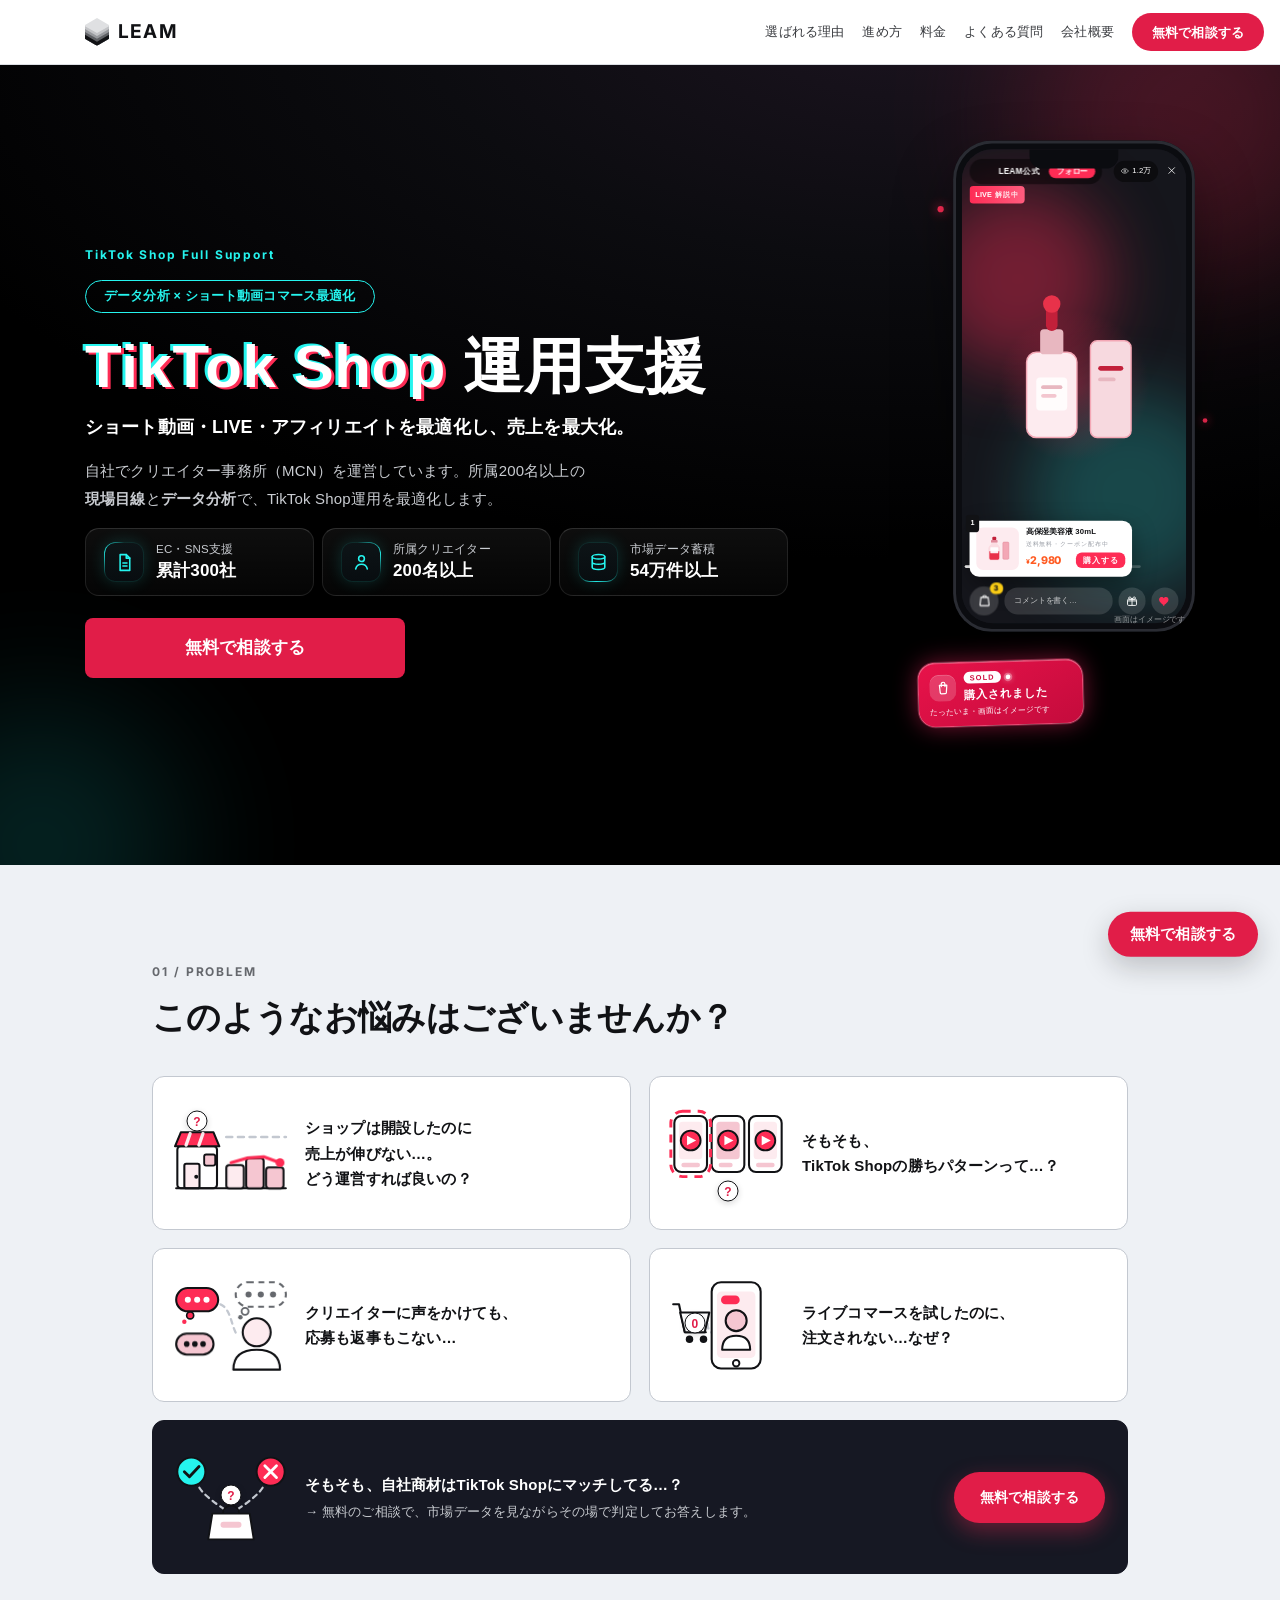
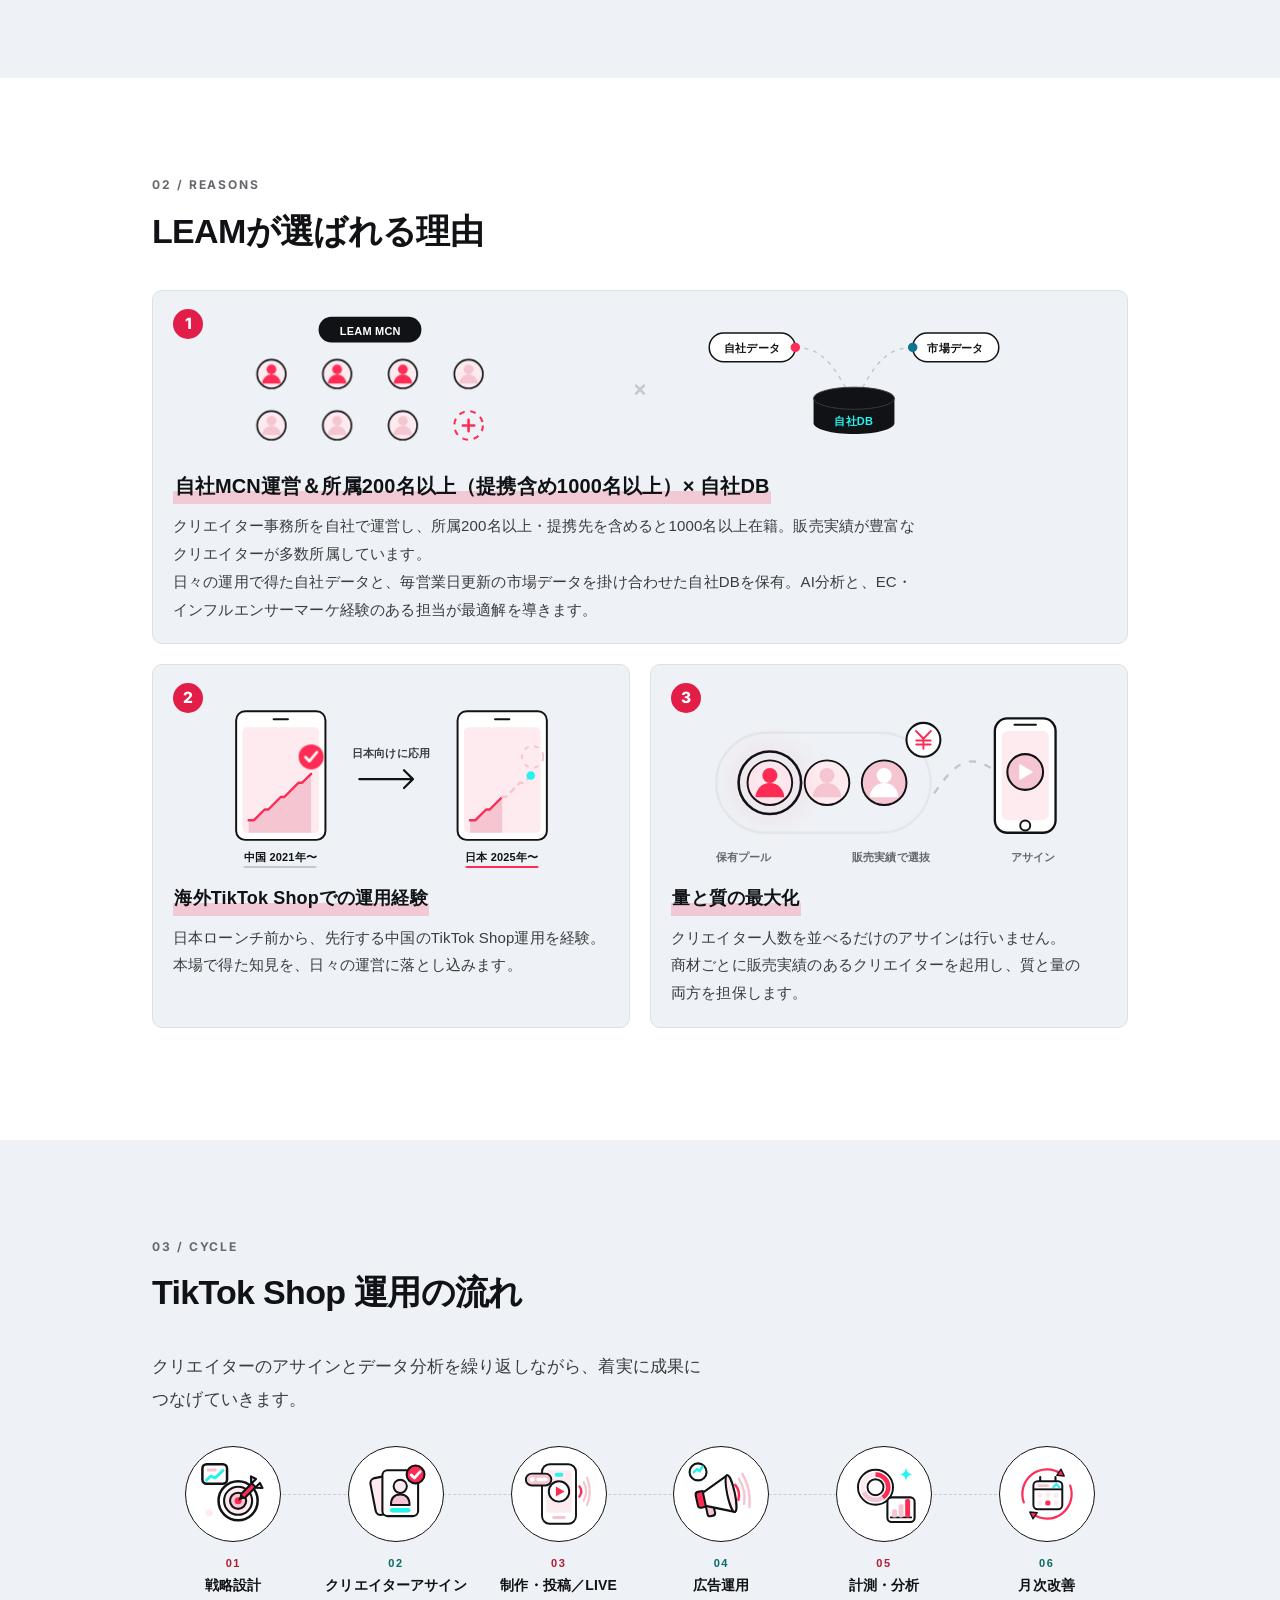
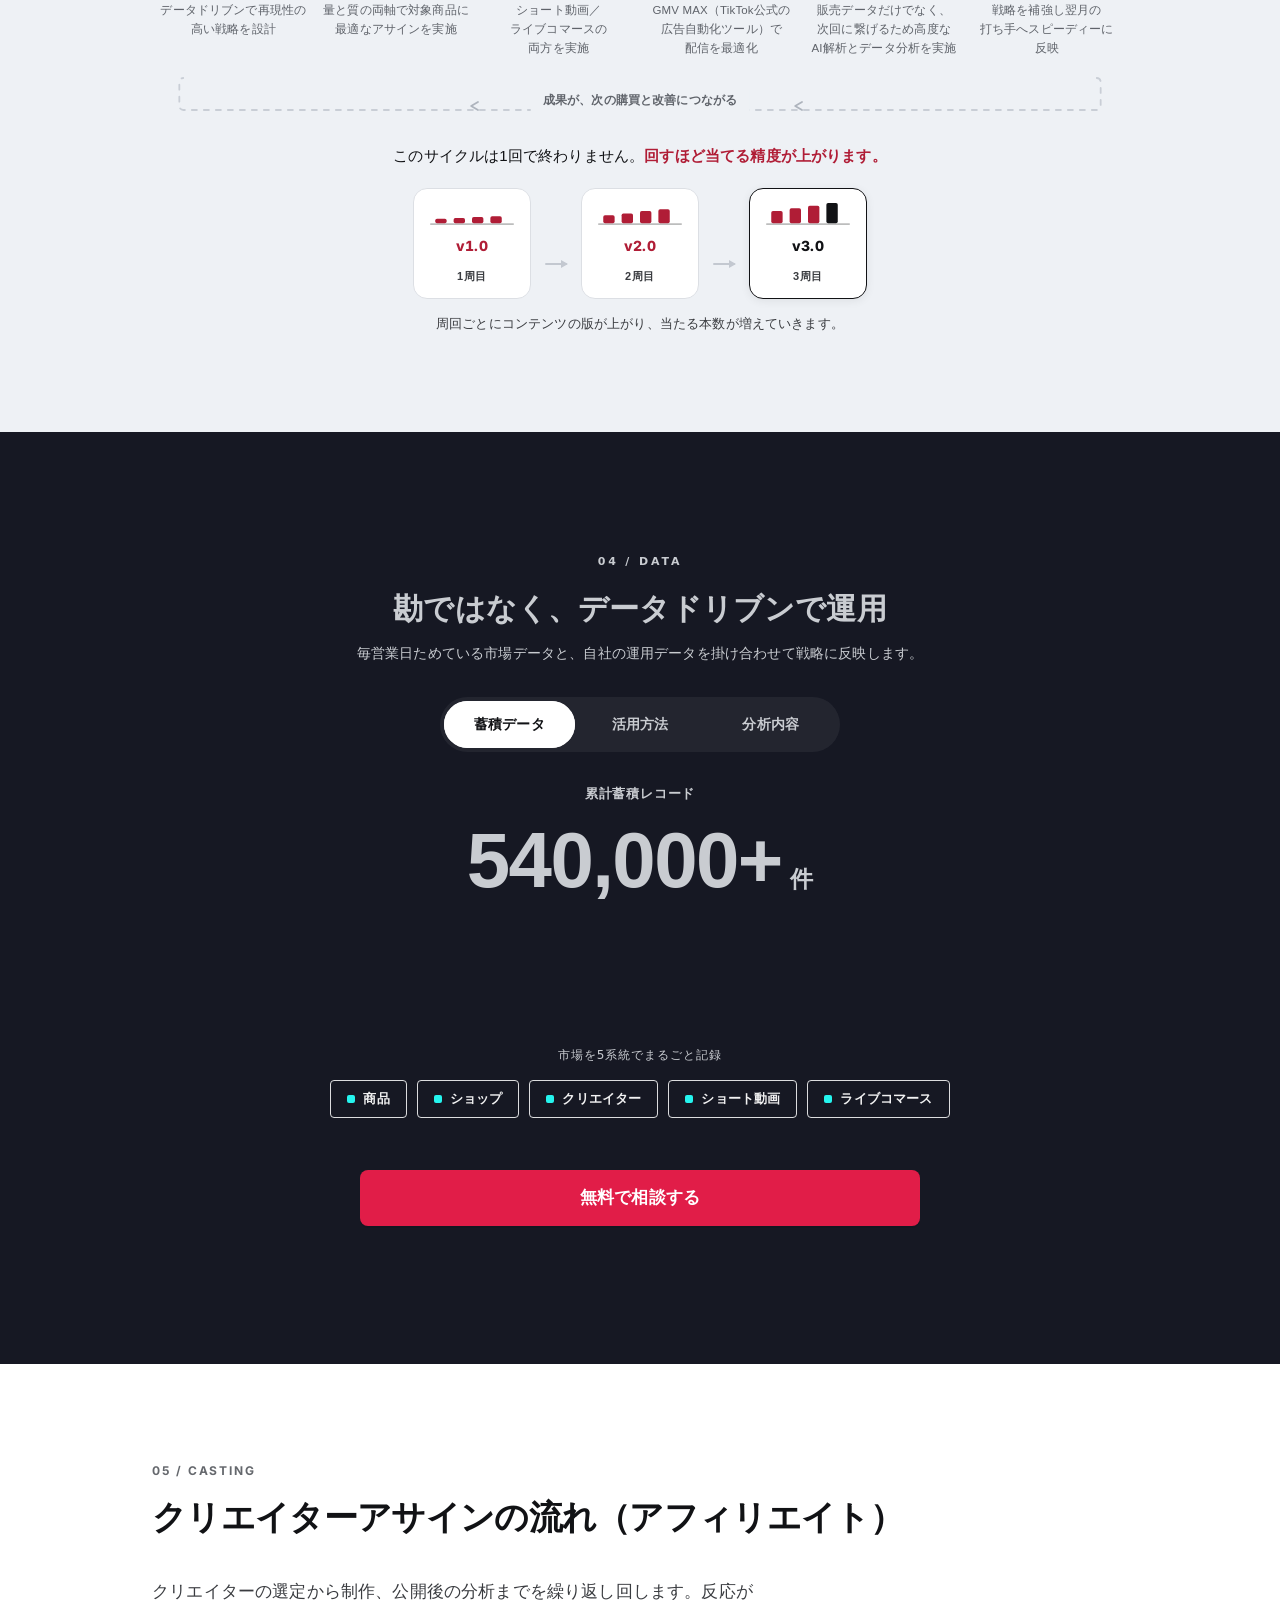
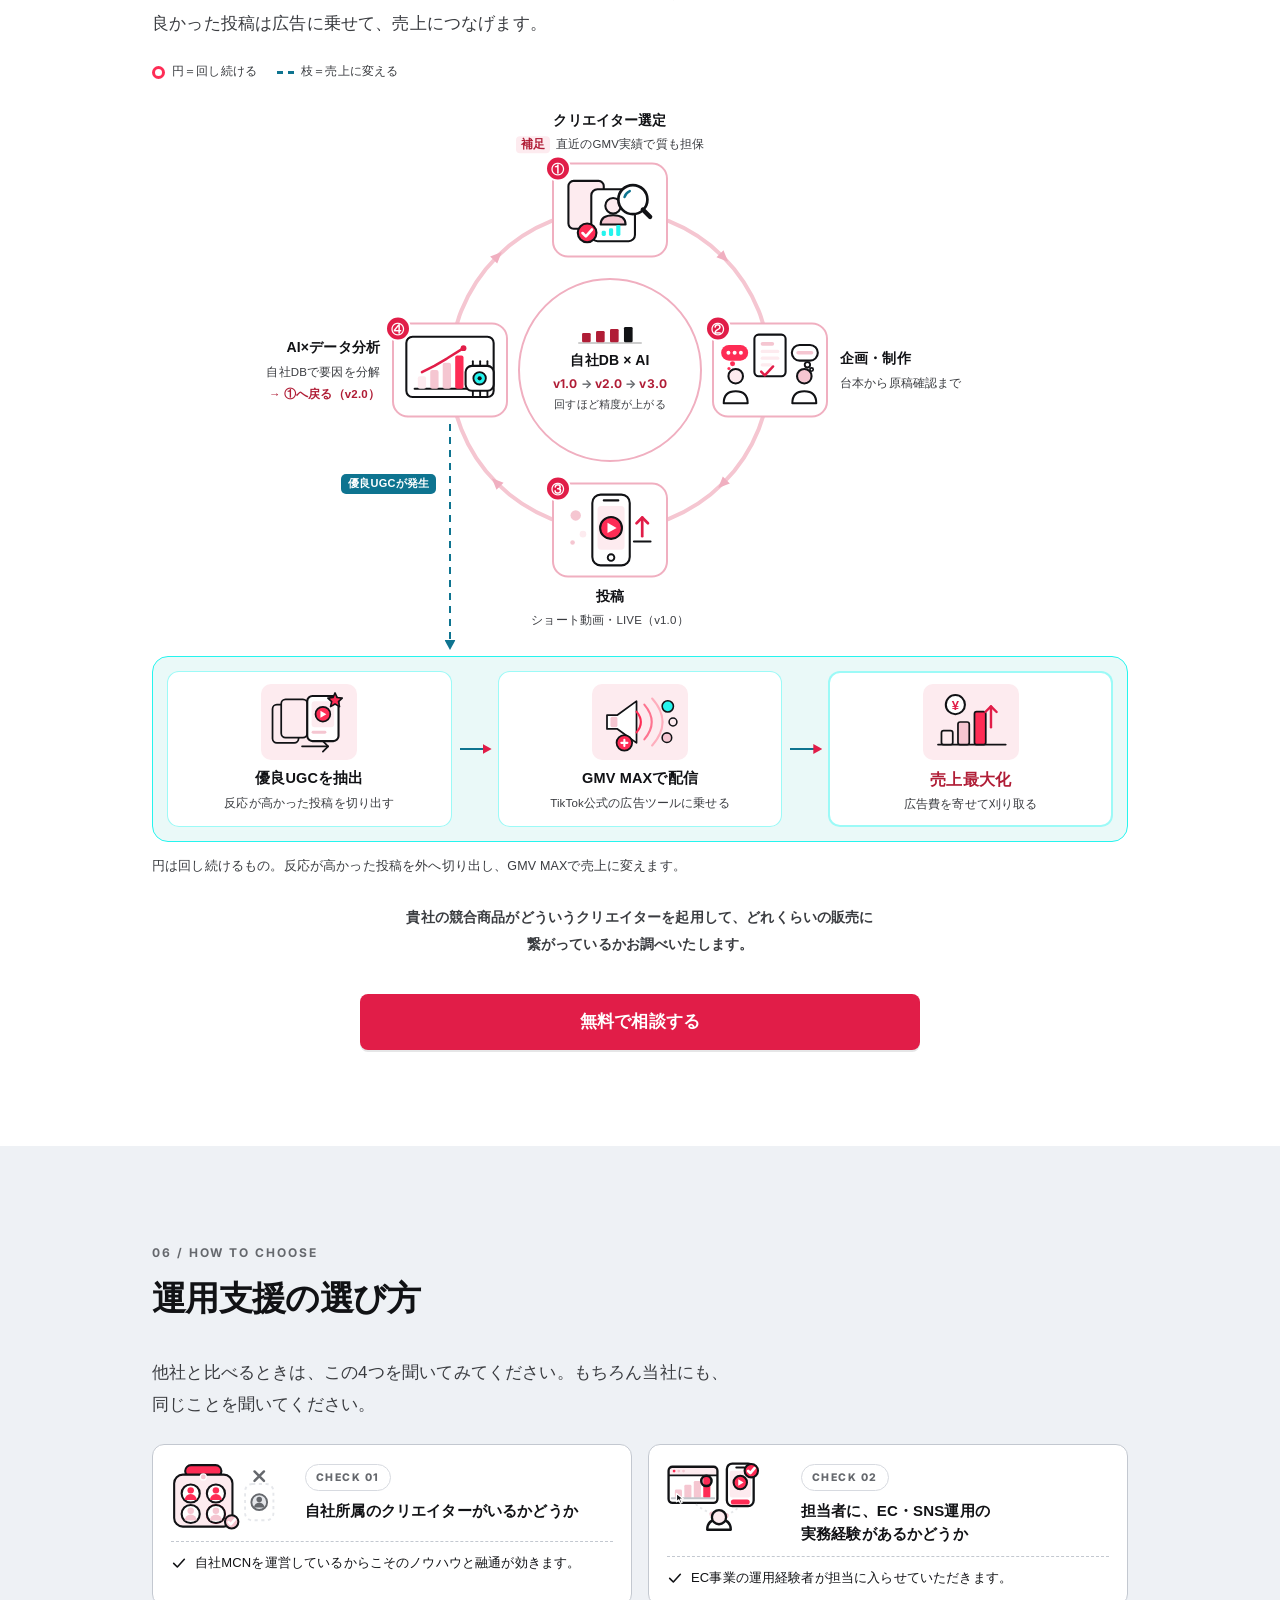
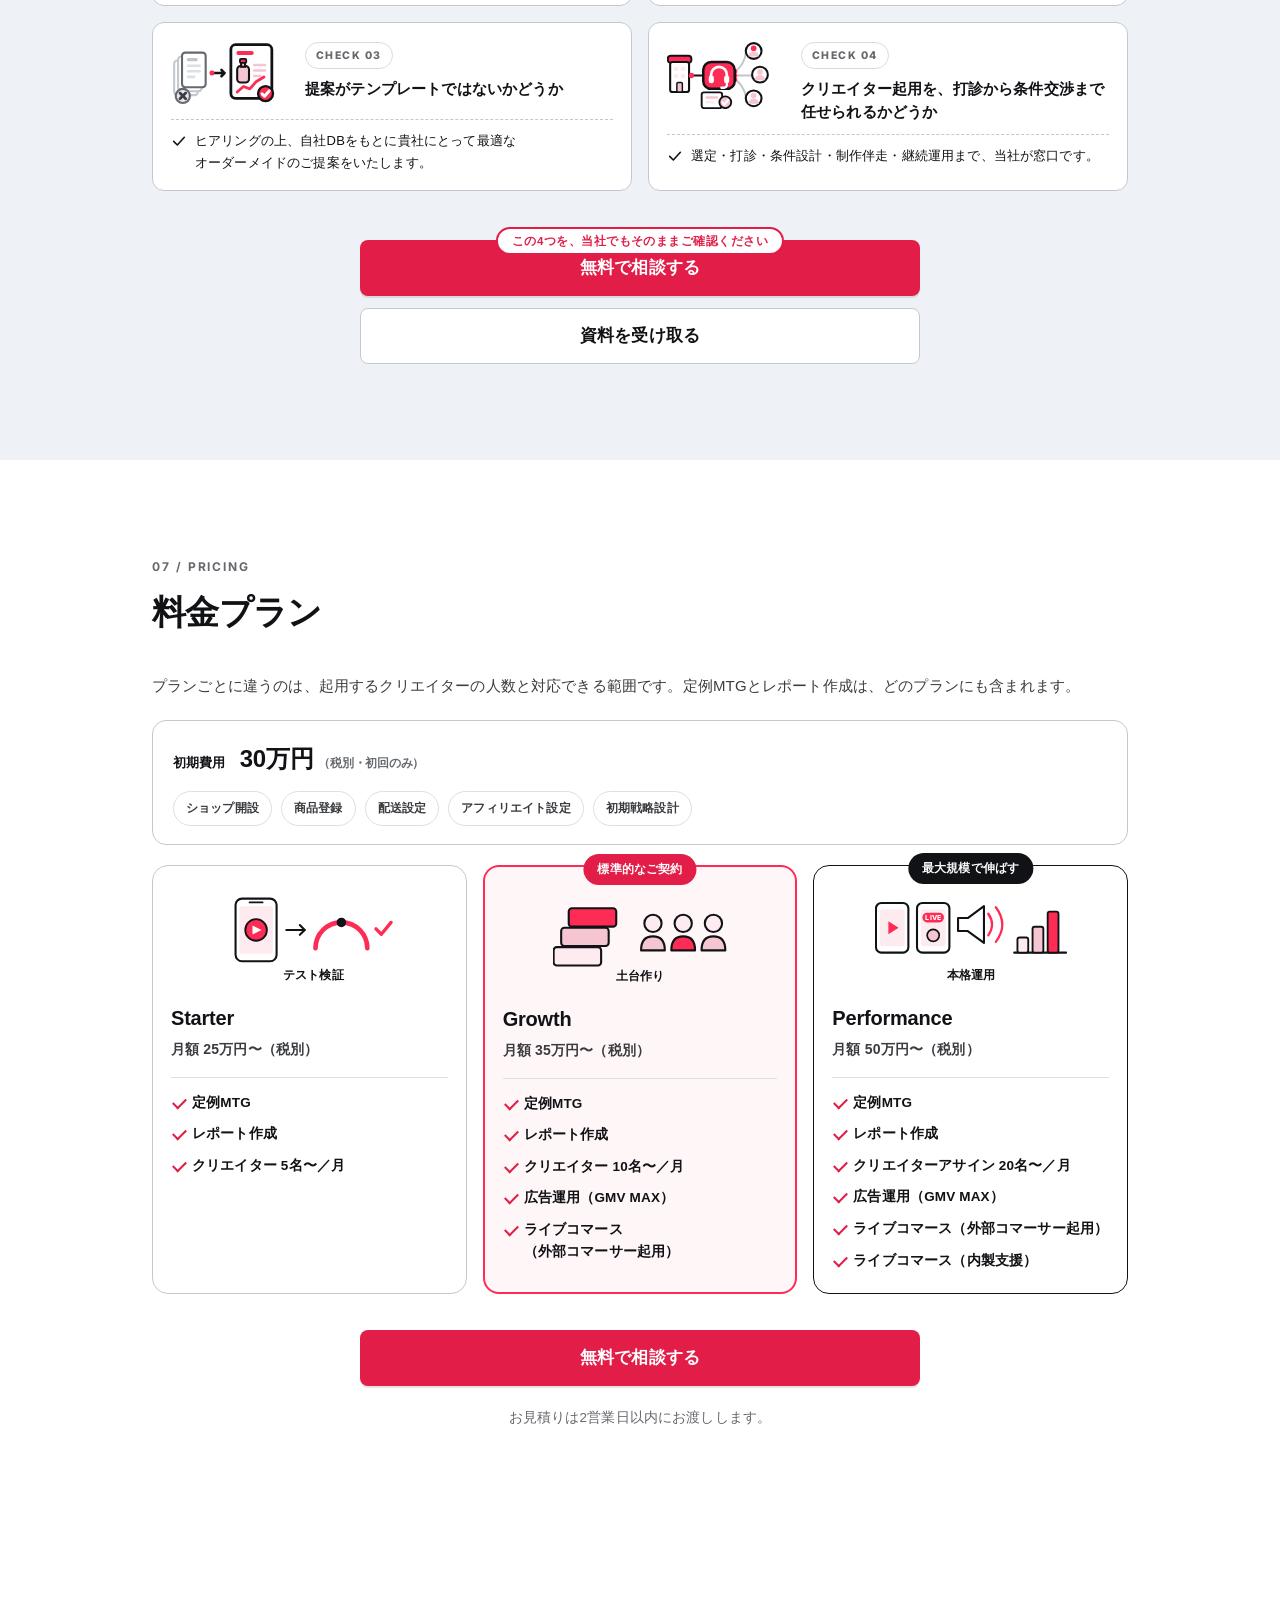
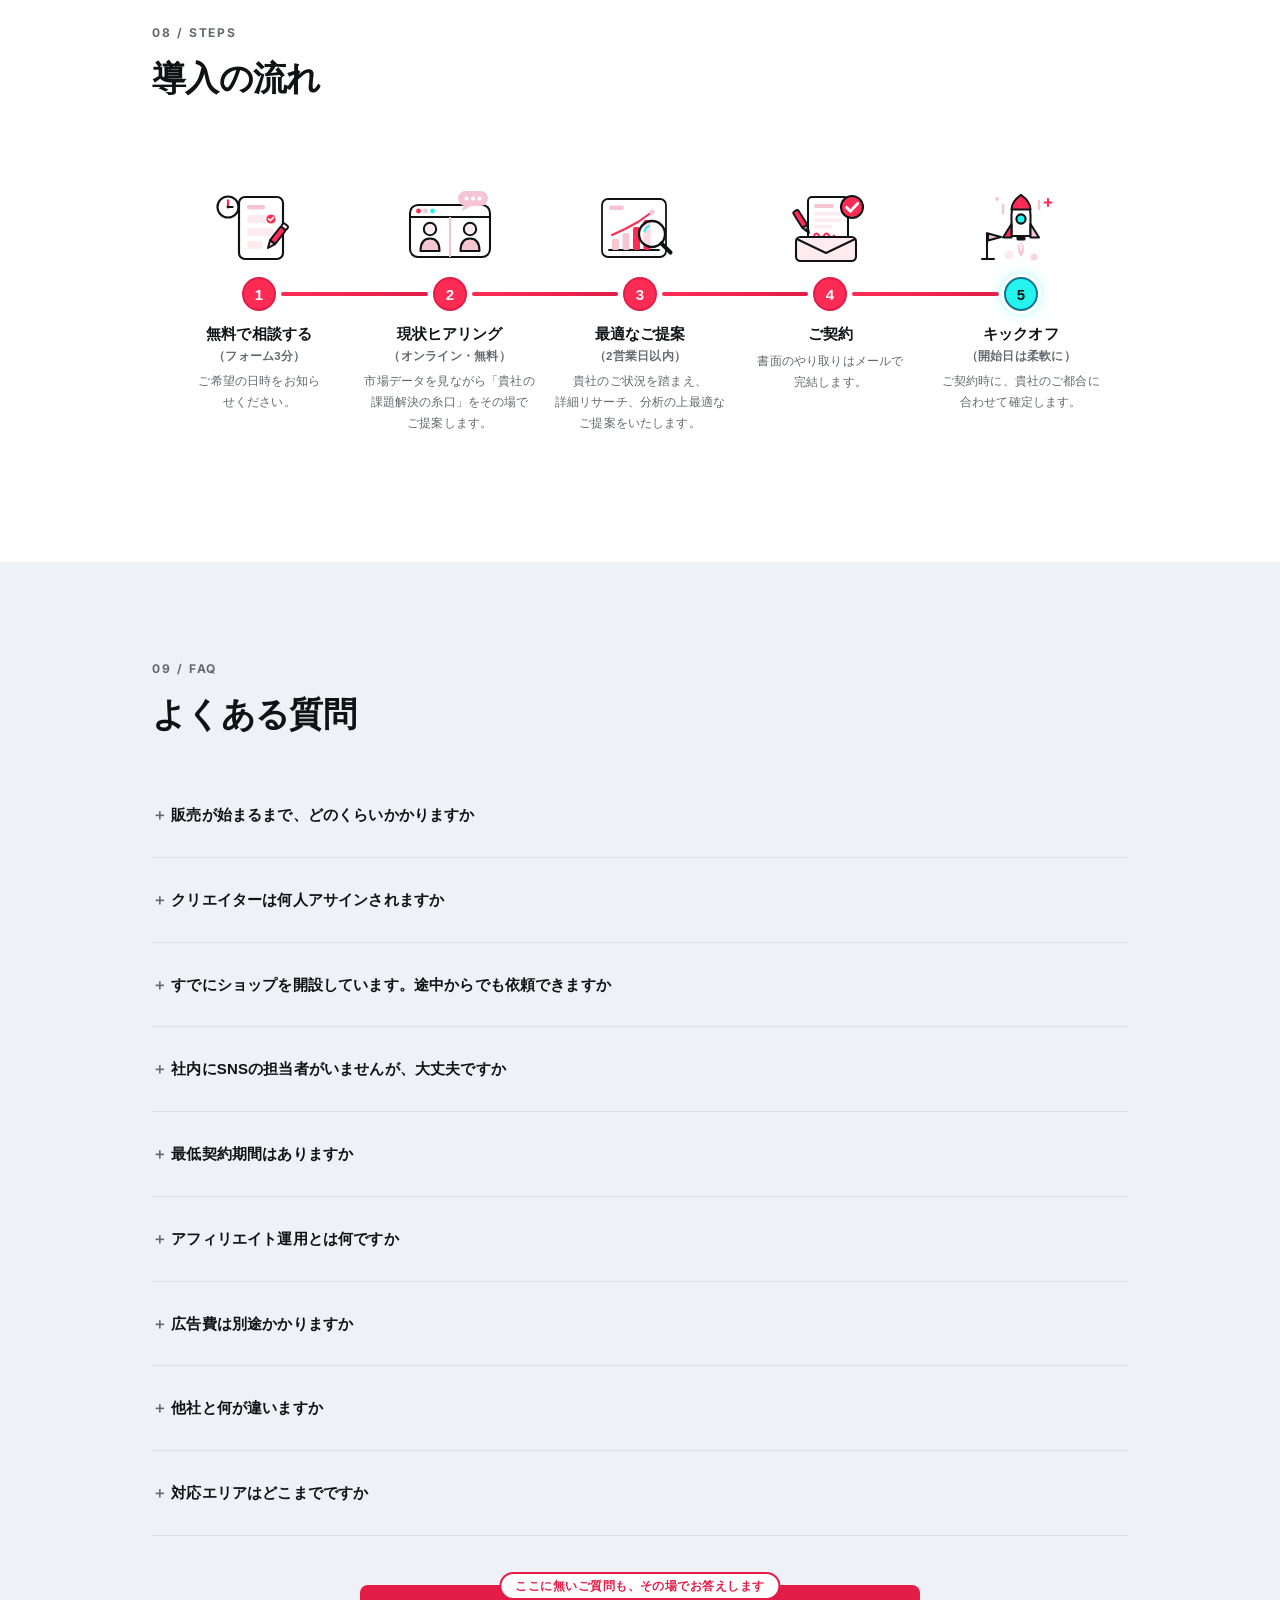
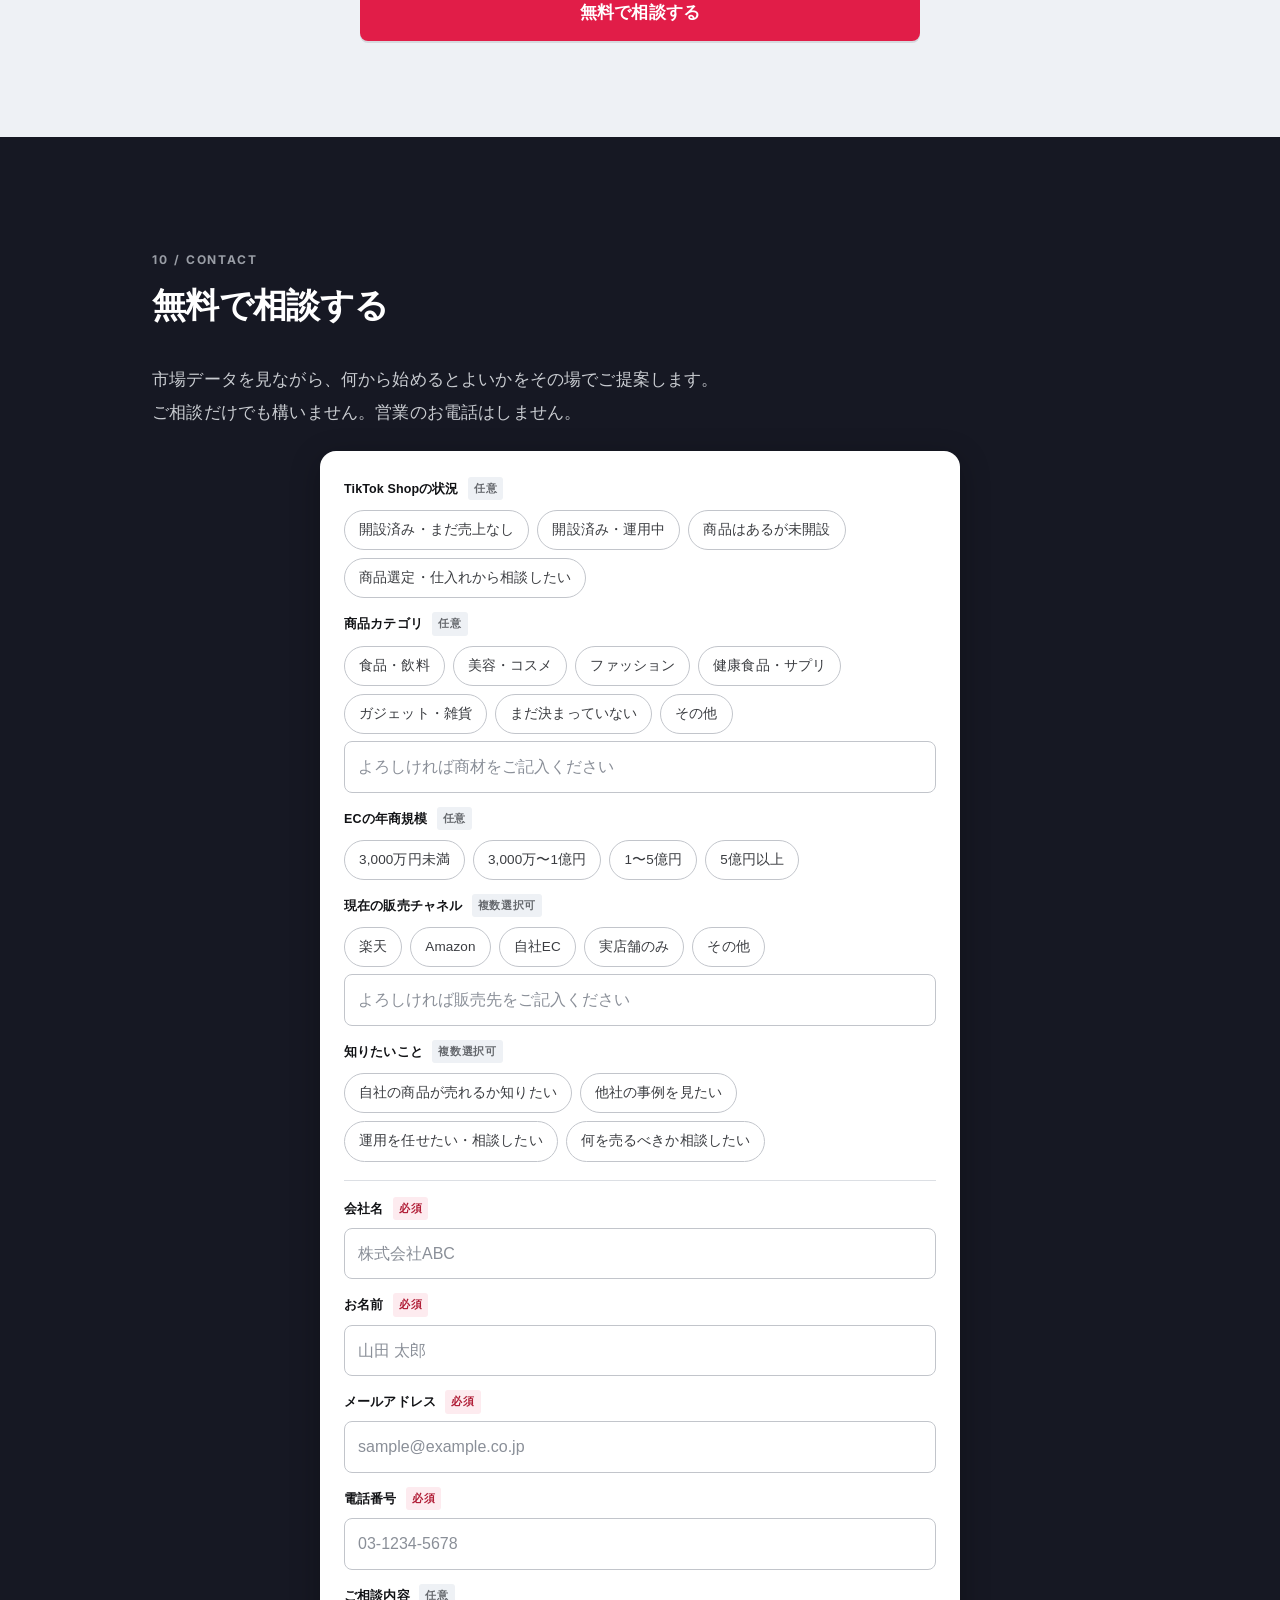
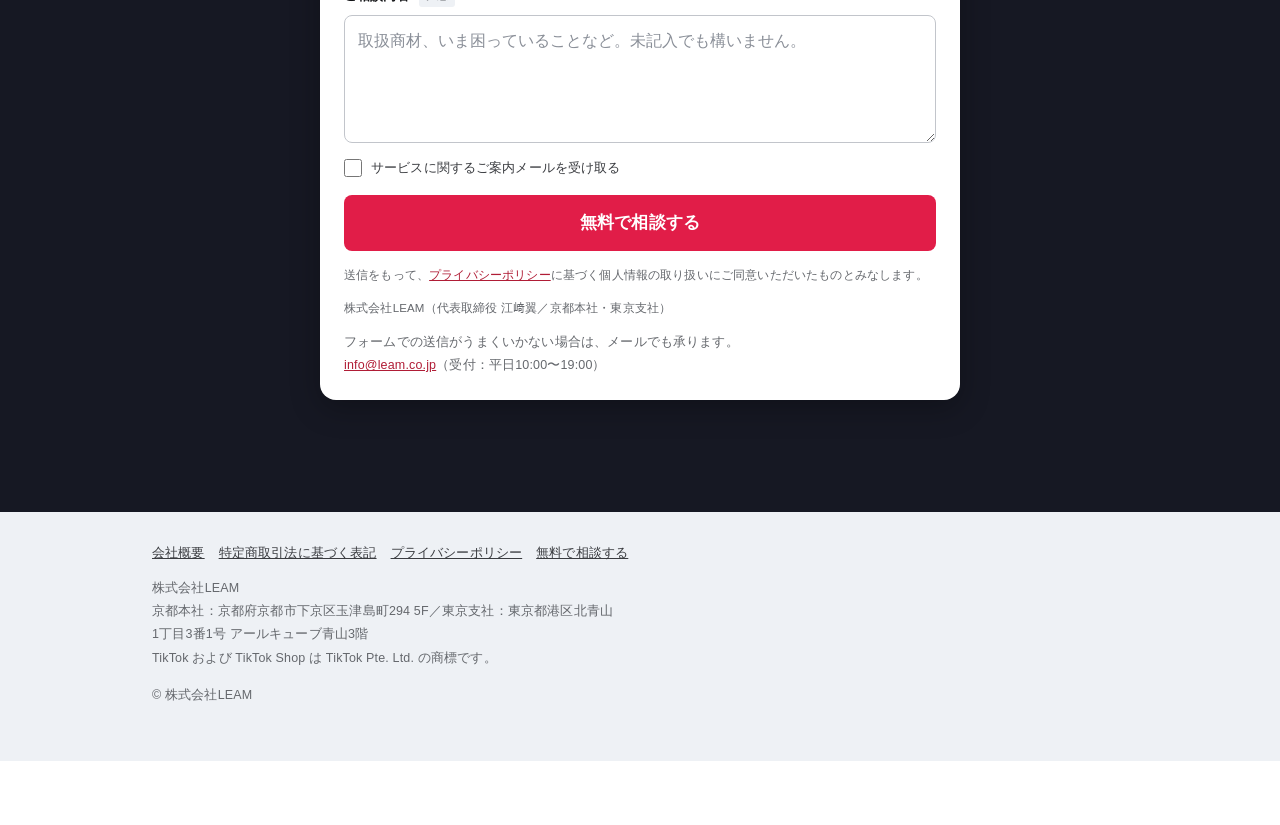
==== commit ef7bad27: "「その他」を選んだときの記入欄を追加 商品カテゴリと販売チャネルで「その他」を選んでも中身を書けなかったので、 選択時だけ表示される記入欄を足した。  HubSpot側のプロパティは選択肢が固定なので" ====
--- a/index.html
+++ b/index.html
@@ -1100,6 +1100,7 @@
           <label class="cf-pill"><input type="radio" name="q_cat" value="まだ決まっていない"><span>まだ決まっていない</span></label>
           <label class="cf-pill"><input type="radio" name="q_cat" value="その他"><span>その他</span></label>
         </div>
+        <input class="cf-other" id="cf-cat-other" name="q_cat_other" type="text" placeholder="よろしければ商材をご記入ください" hidden>
       </fieldset>
       <fieldset class="cf-q">
         <legend>ECの年商規模 <span class="cf-any">任意</span></legend>
@@ -1119,6 +1120,7 @@
           <label class="cf-pill"><input type="checkbox" name="q_ch" value="実店舗のみ"><span>実店舗のみ</span></label>
           <label class="cf-pill"><input type="checkbox" name="q_ch" value="その他"><span>その他</span></label>
         </div>
+        <input class="cf-other" id="cf-ch-other" name="q_ch_other" type="text" placeholder="よろしければ販売先をご記入ください" hidden>
       </fieldset>
       <fieldset class="cf-q">
         <legend>知りたいこと <span class="cf-any">複数選択可</span></legend>
@@ -1354,6 +1356,29 @@
     var m=document.cookie.match('(^|;)\\s*'+n+'\\s*=\\s*([^;]+)');
     return m?m.pop():'';
   }
+  /* 「その他」を選んだときだけ記入欄を出す */
+  [['q_cat','cf-cat-other'],['q_ch','cf-ch-other']].forEach(function(pair){
+    var name=pair[0], box=document.getElementById(pair[1]);
+    if(!box)return;
+    form.querySelectorAll('input[name="'+name+'"]').forEach(function(el){
+      el.addEventListener('change', function(){
+        var on=!!form.querySelector('input[name="'+name+'"][value="その他"]:checked');
+        box.hidden=!on;
+        if(on) box.focus(); else box.value='';
+      });
+    });
+  });
+
+  /* 「その他」の自由記述は HubSpot 側の選択肢に無い値なので、
+     選択肢としては送らず「ご相談内容」に添える（不正値で400になるのを避ける） */
+  function buildInquiry(){
+    var out=[form.elements['inquary'].value.trim()];
+    var c=form.elements['q_cat_other'];
+    var h=form.elements['q_ch_other'];
+    if(c && !c.hidden && c.value.trim()) out.push('商品カテゴリ（その他）：'+c.value.trim());
+    if(h && !h.hidden && h.value.trim()) out.push('販売チャネル（その他）：'+h.value.trim());
+    return out.filter(Boolean).join('\n');
+  }
   function pick(n){
     var el=form.querySelector('input[name="'+n+'"]:checked');
     return el?el.value:'';
@@ -1394,7 +1419,7 @@
         {name:'firstname', value:form.elements['firstname'].value.trim()},
         {name:'email',     value:form.elements['email'].value.trim()},
         {name:'phone',     value:form.elements['phone'].value.trim()},
-        {name:'inquary',   value:form.elements['inquary'].value.trim()},
+        {name:'inquary',   value:buildInquiry()},
         /* 診断5問。HubSpot側のプロパティ内部名は変更できないのでこの綴りのまま使う。
            複数選択は「;」区切りで送る */
         {name:'q_tiktok_shop____________',                          value:pick('q_status')},
--- a/assets/css/style.css
+++ b/assets/css/style.css
@@ -4421,3 +4421,10 @@
   .cf-pill span{padding:9px 13px;font-size:13px}
   .cf-opts{gap:7px}
 }
+
+/* 「その他」を選んだときに出る記入欄 */
+.cf-other{display:block;width:100%;margin-top:10px;background:#fff;border:1px solid #c2c5cb;
+  border-radius:8px;padding:11px 13px;color:#111215;font-size:16px;font-family:inherit;line-height:1.6;
+  transition:border-color .15s,box-shadow .15s}
+.cf-other:focus{outline:0;border-color:#E11D48;box-shadow:0 0 0 3px rgba(225,29,72,.16)}
+.cf-other::placeholder{color:#8a8f98}
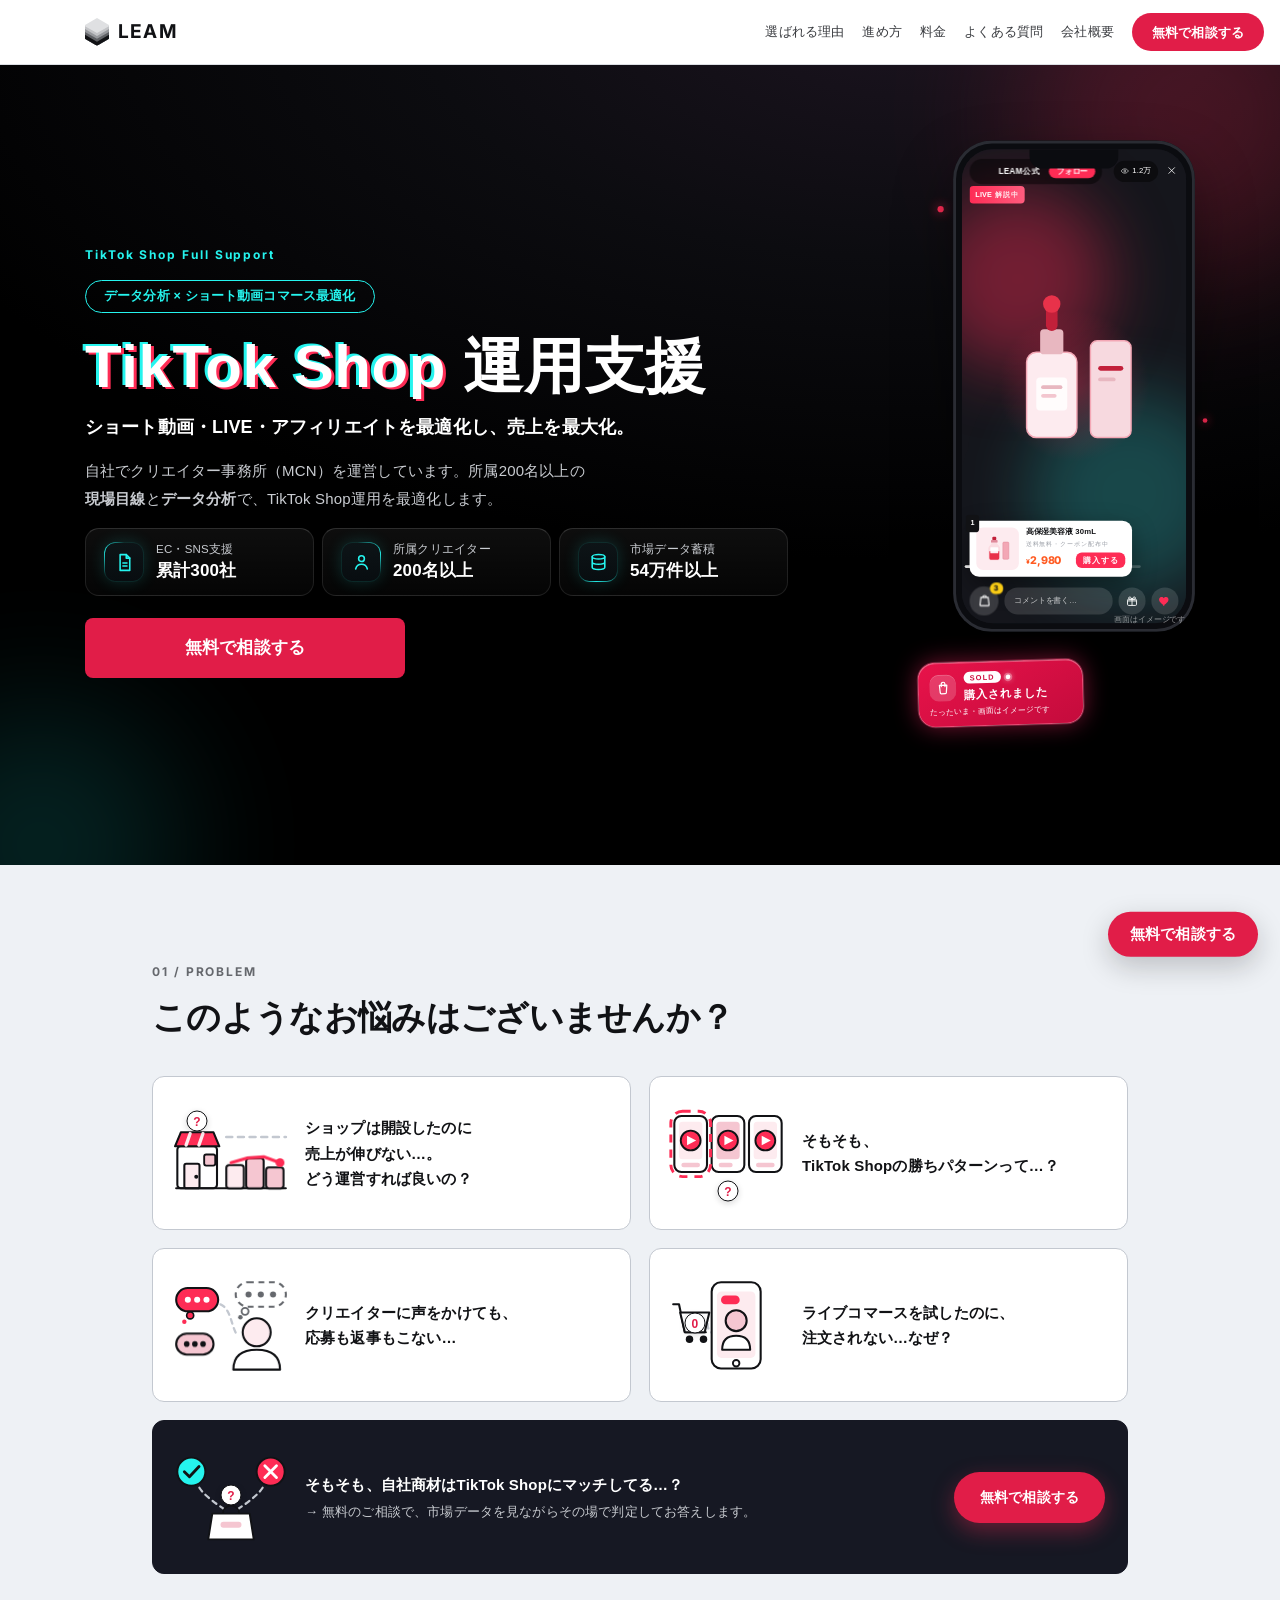
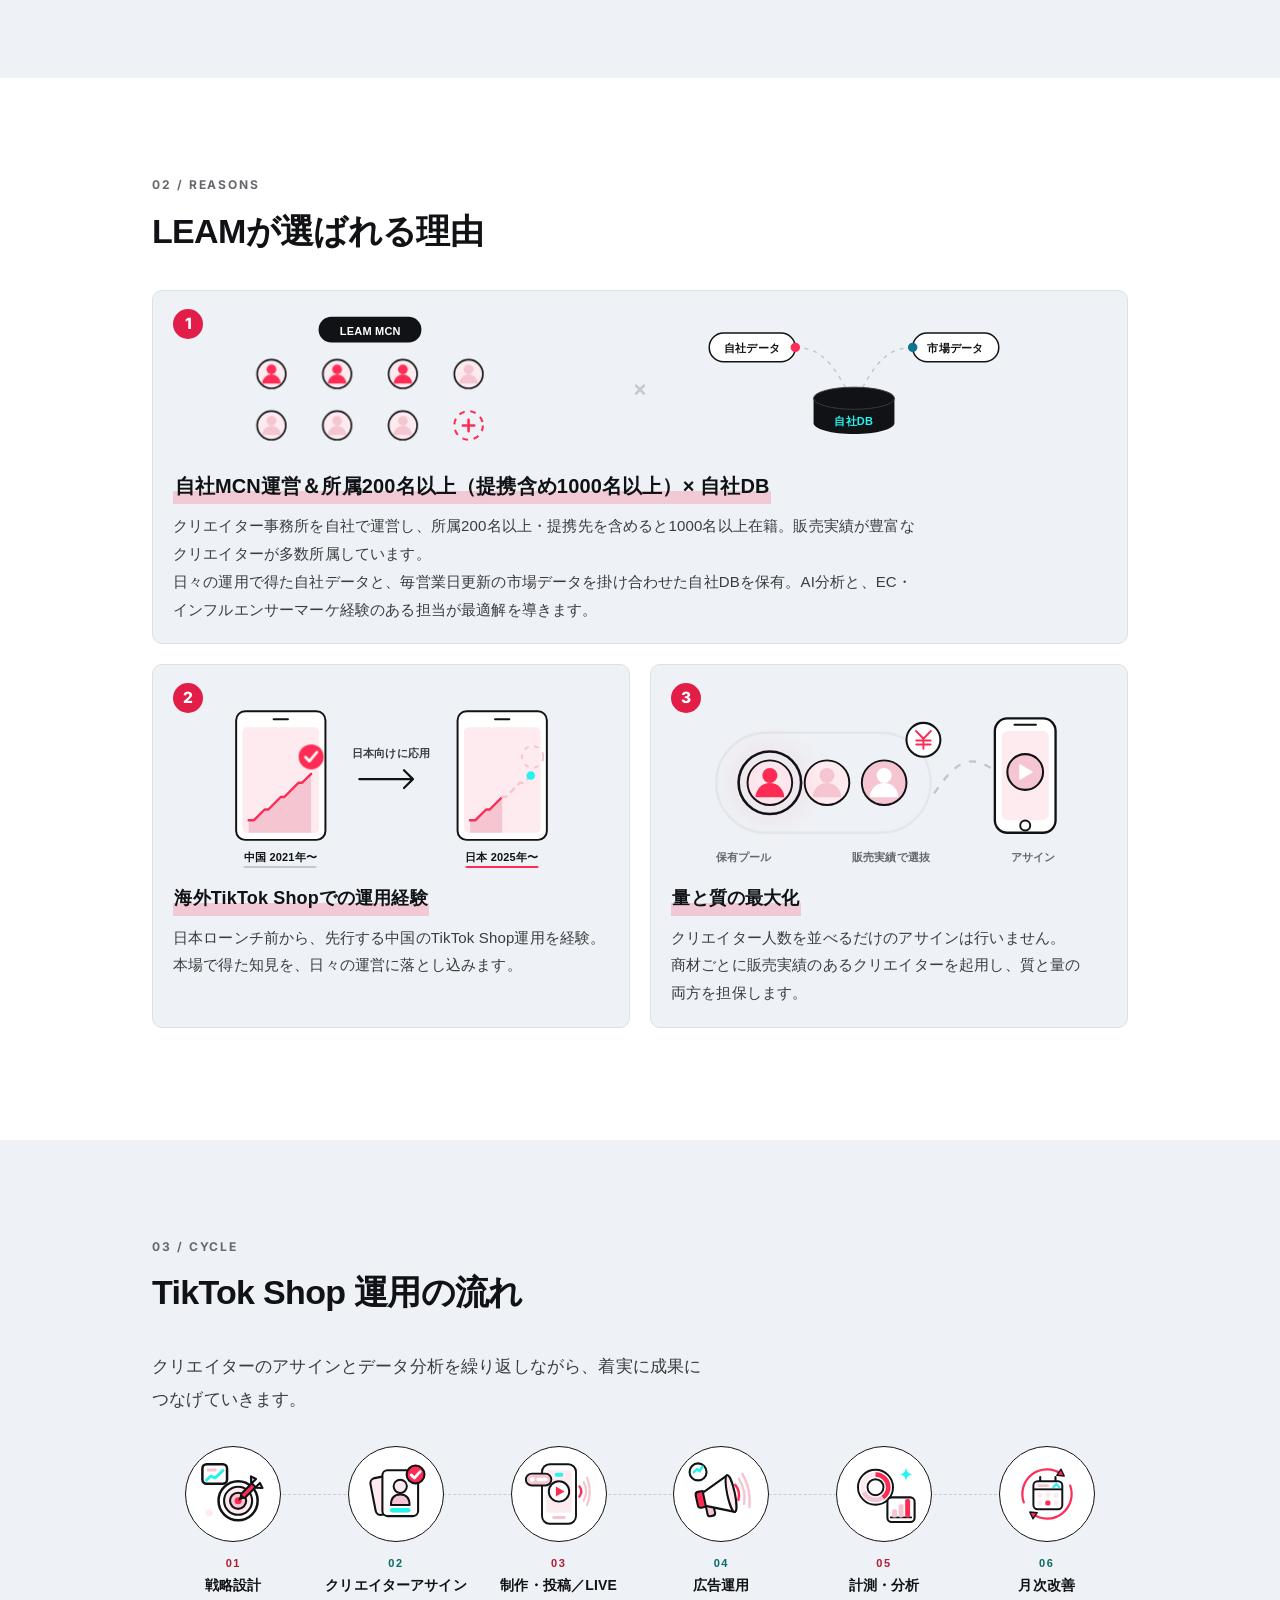
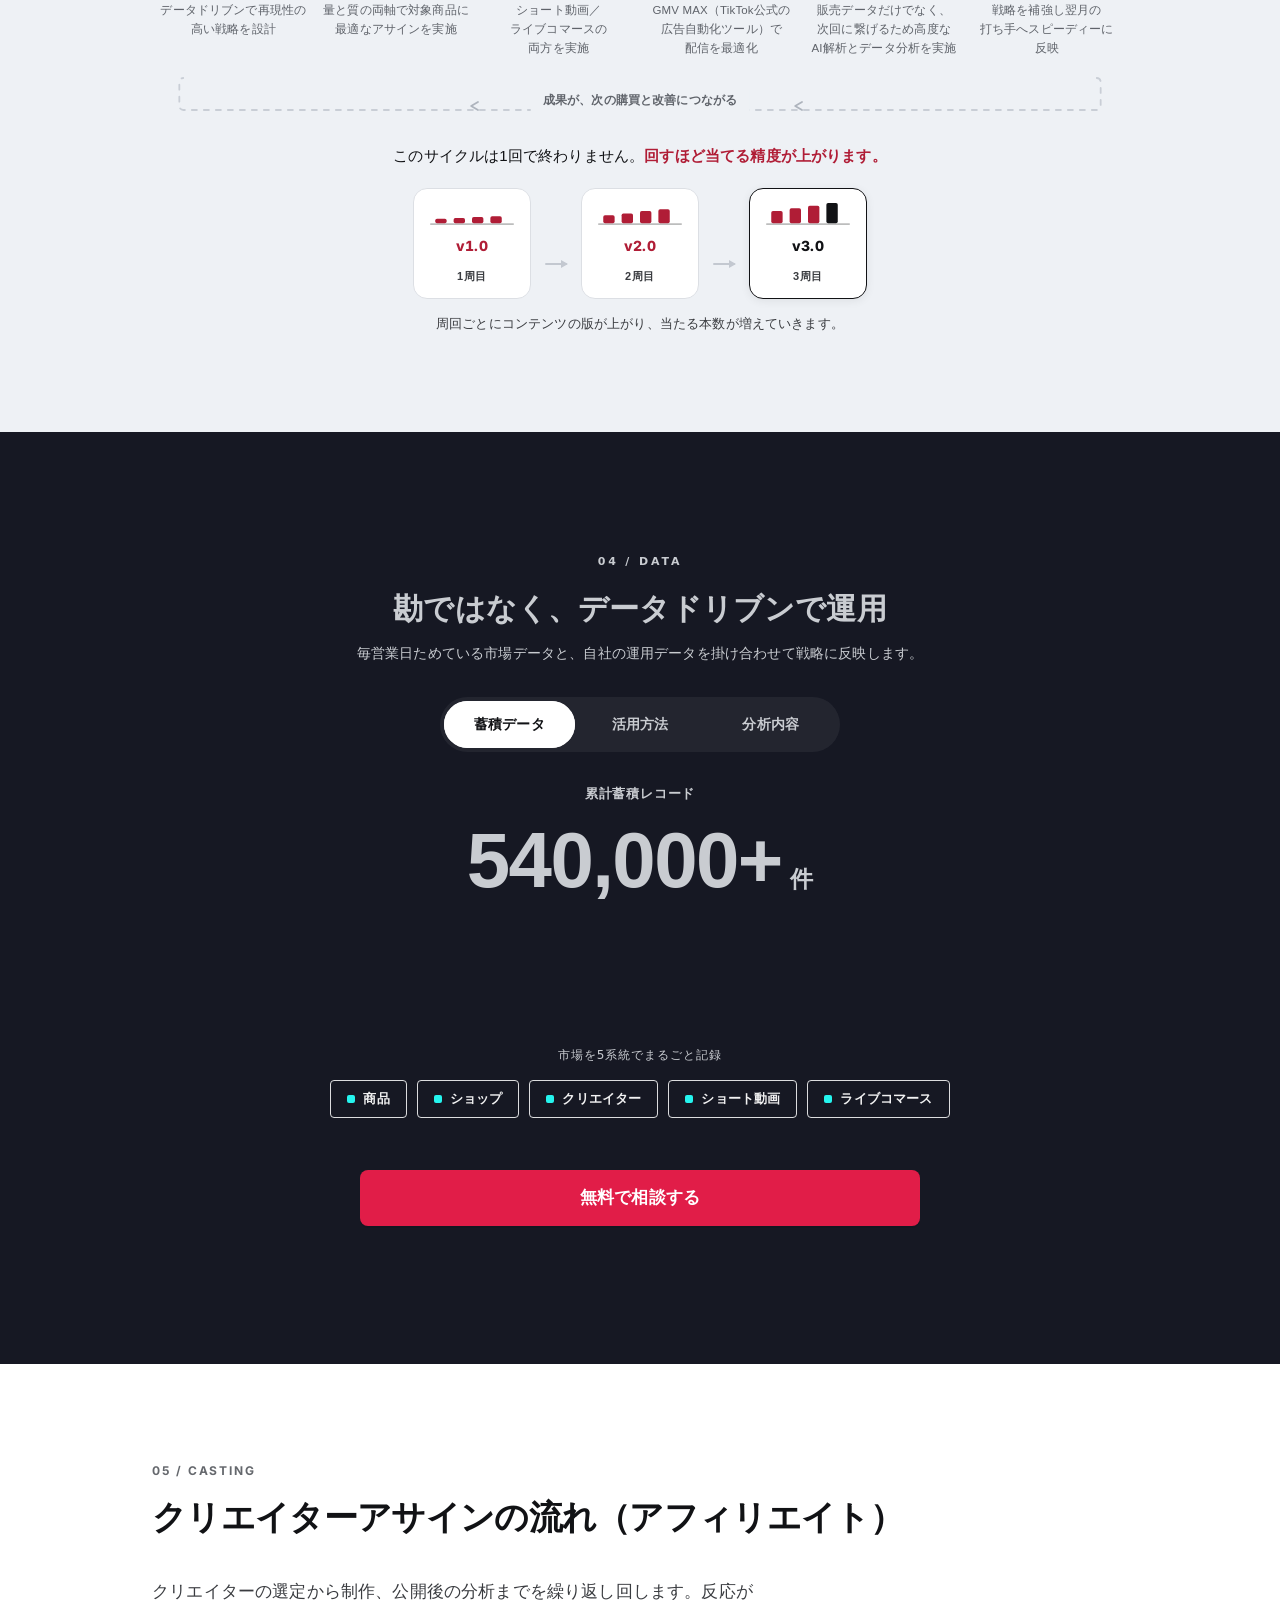
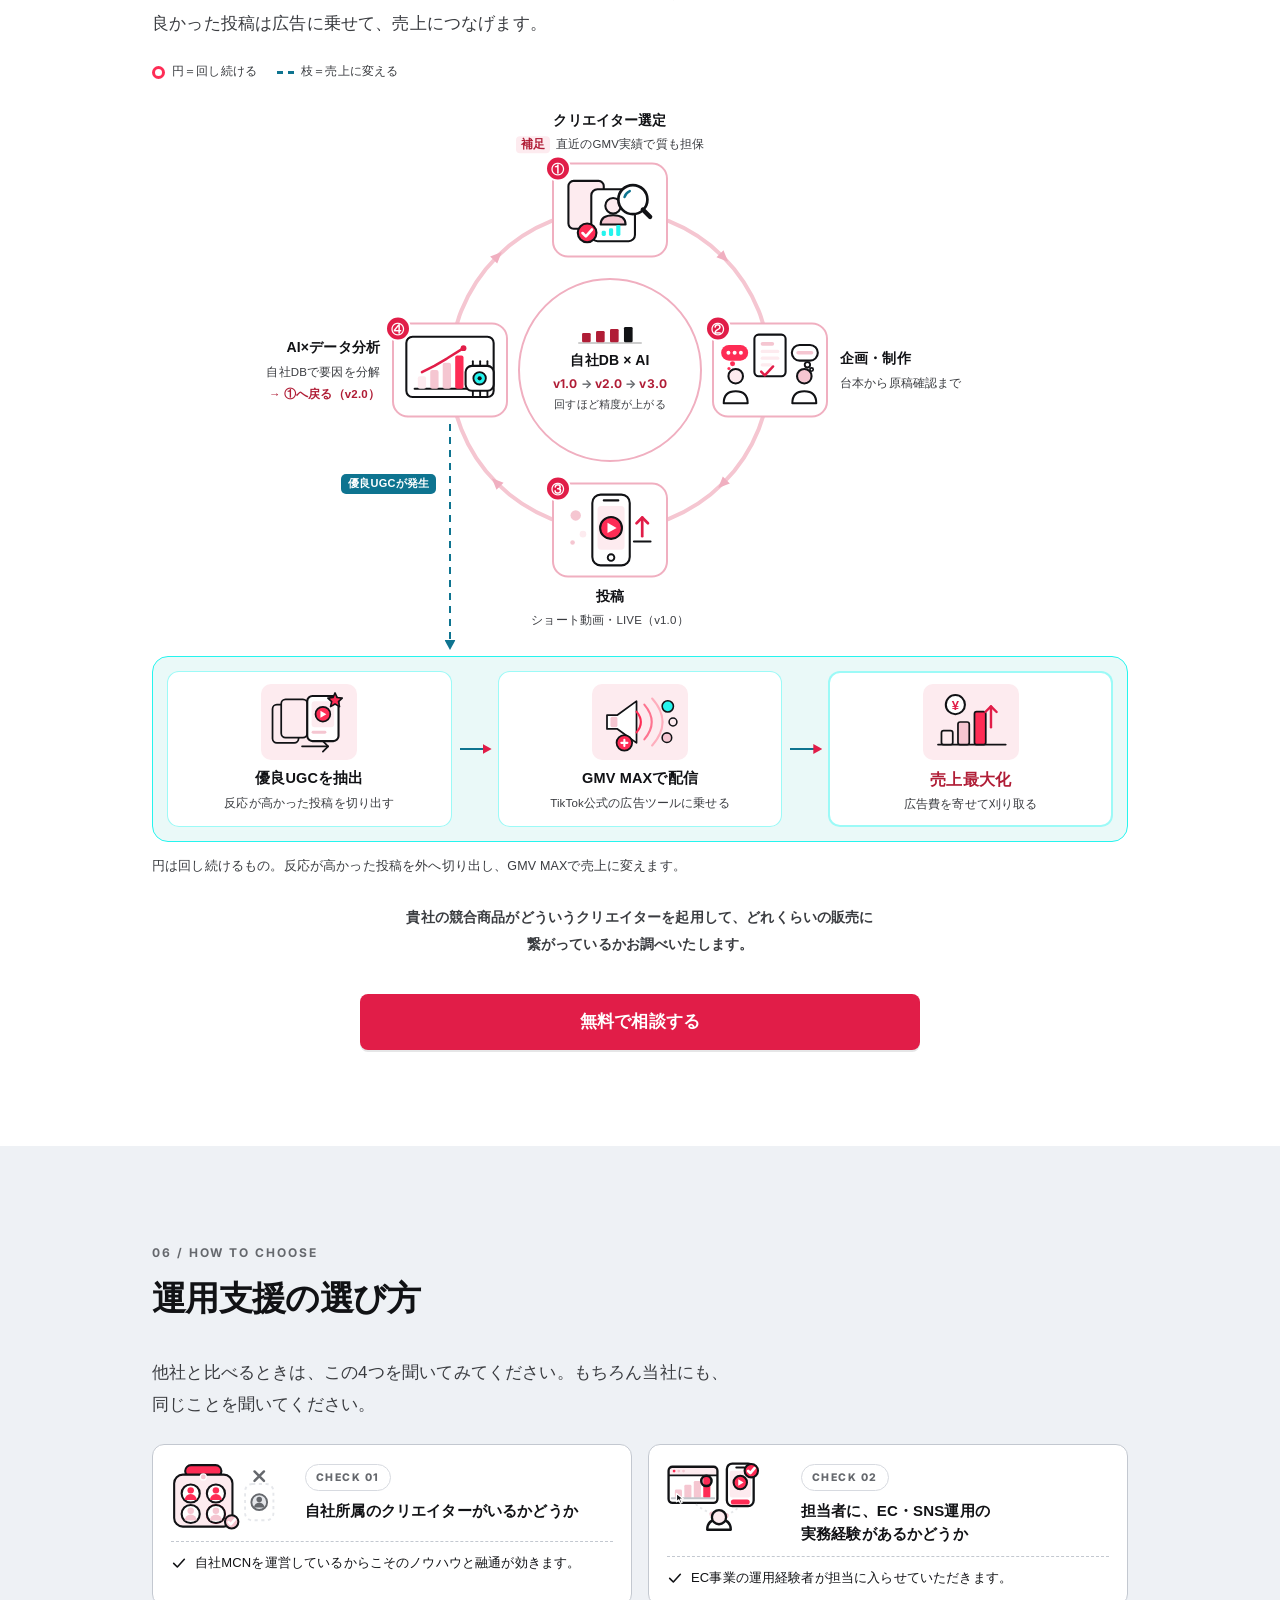
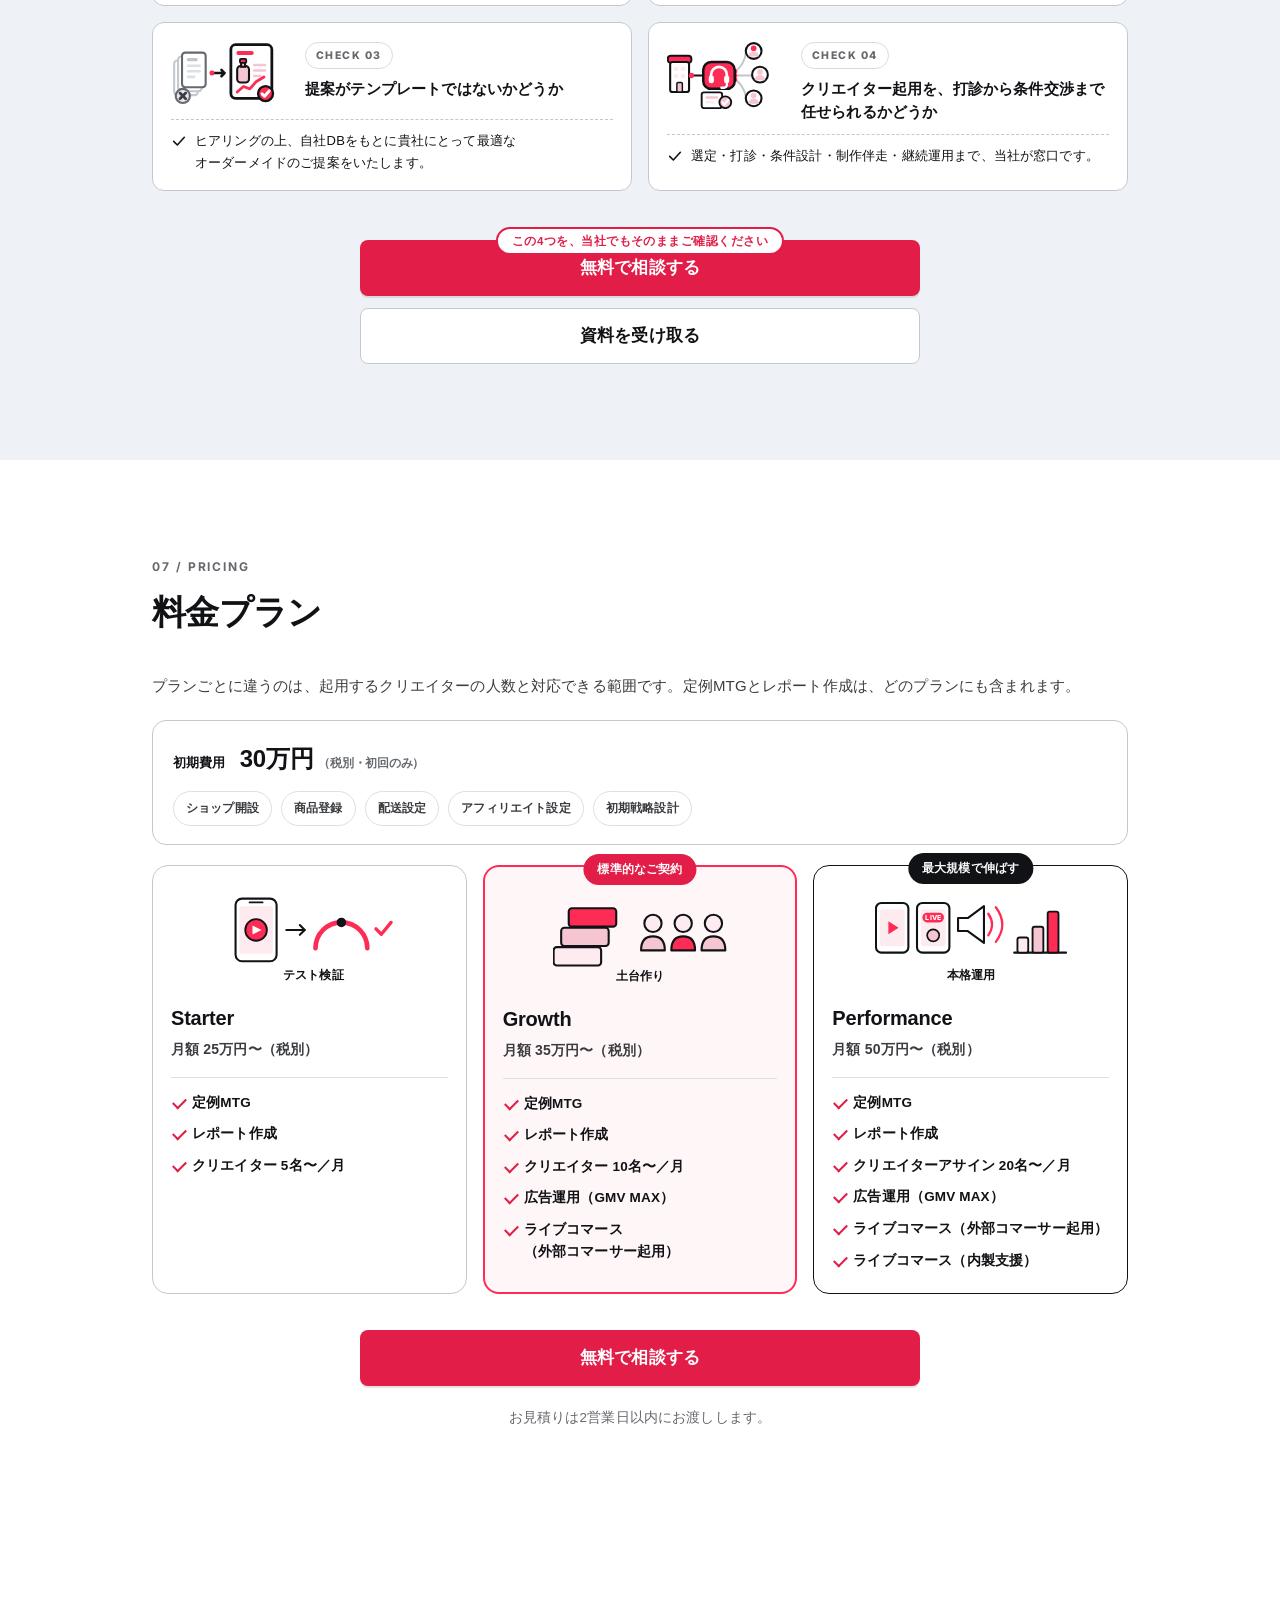
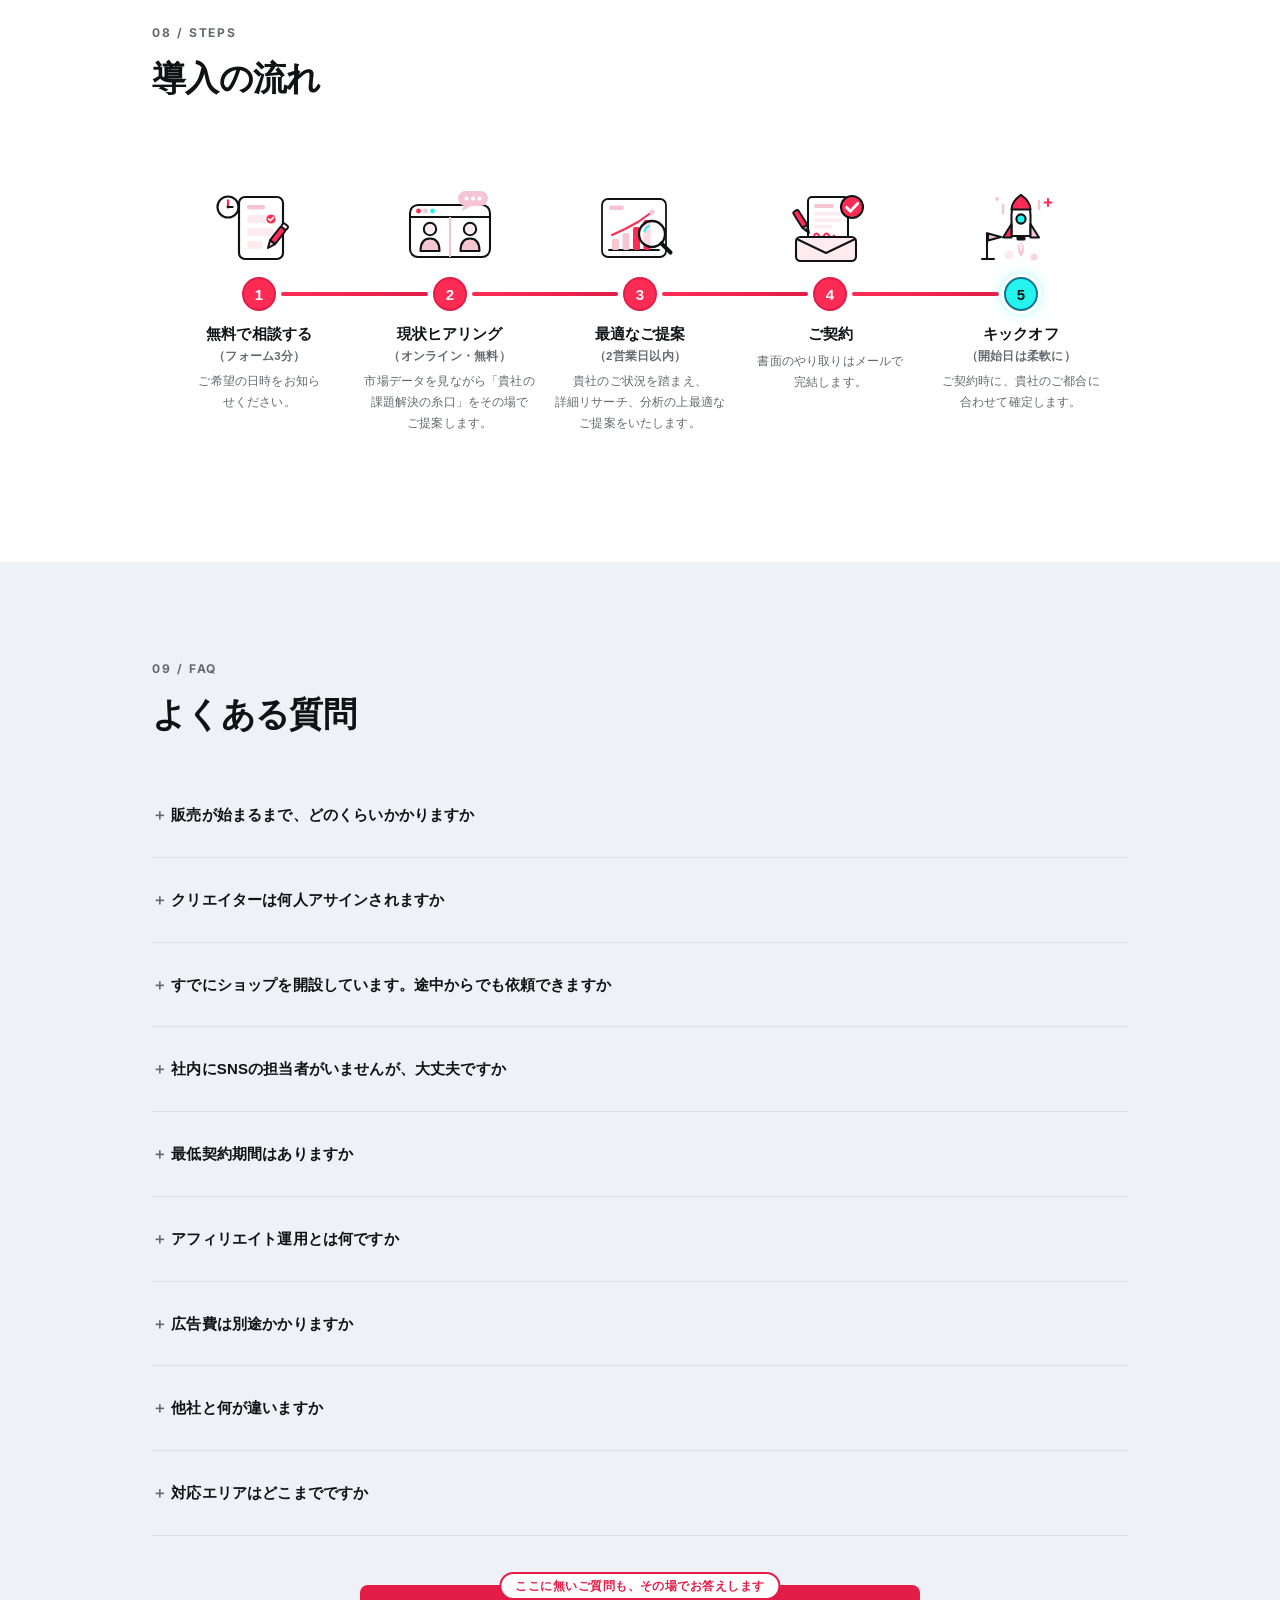
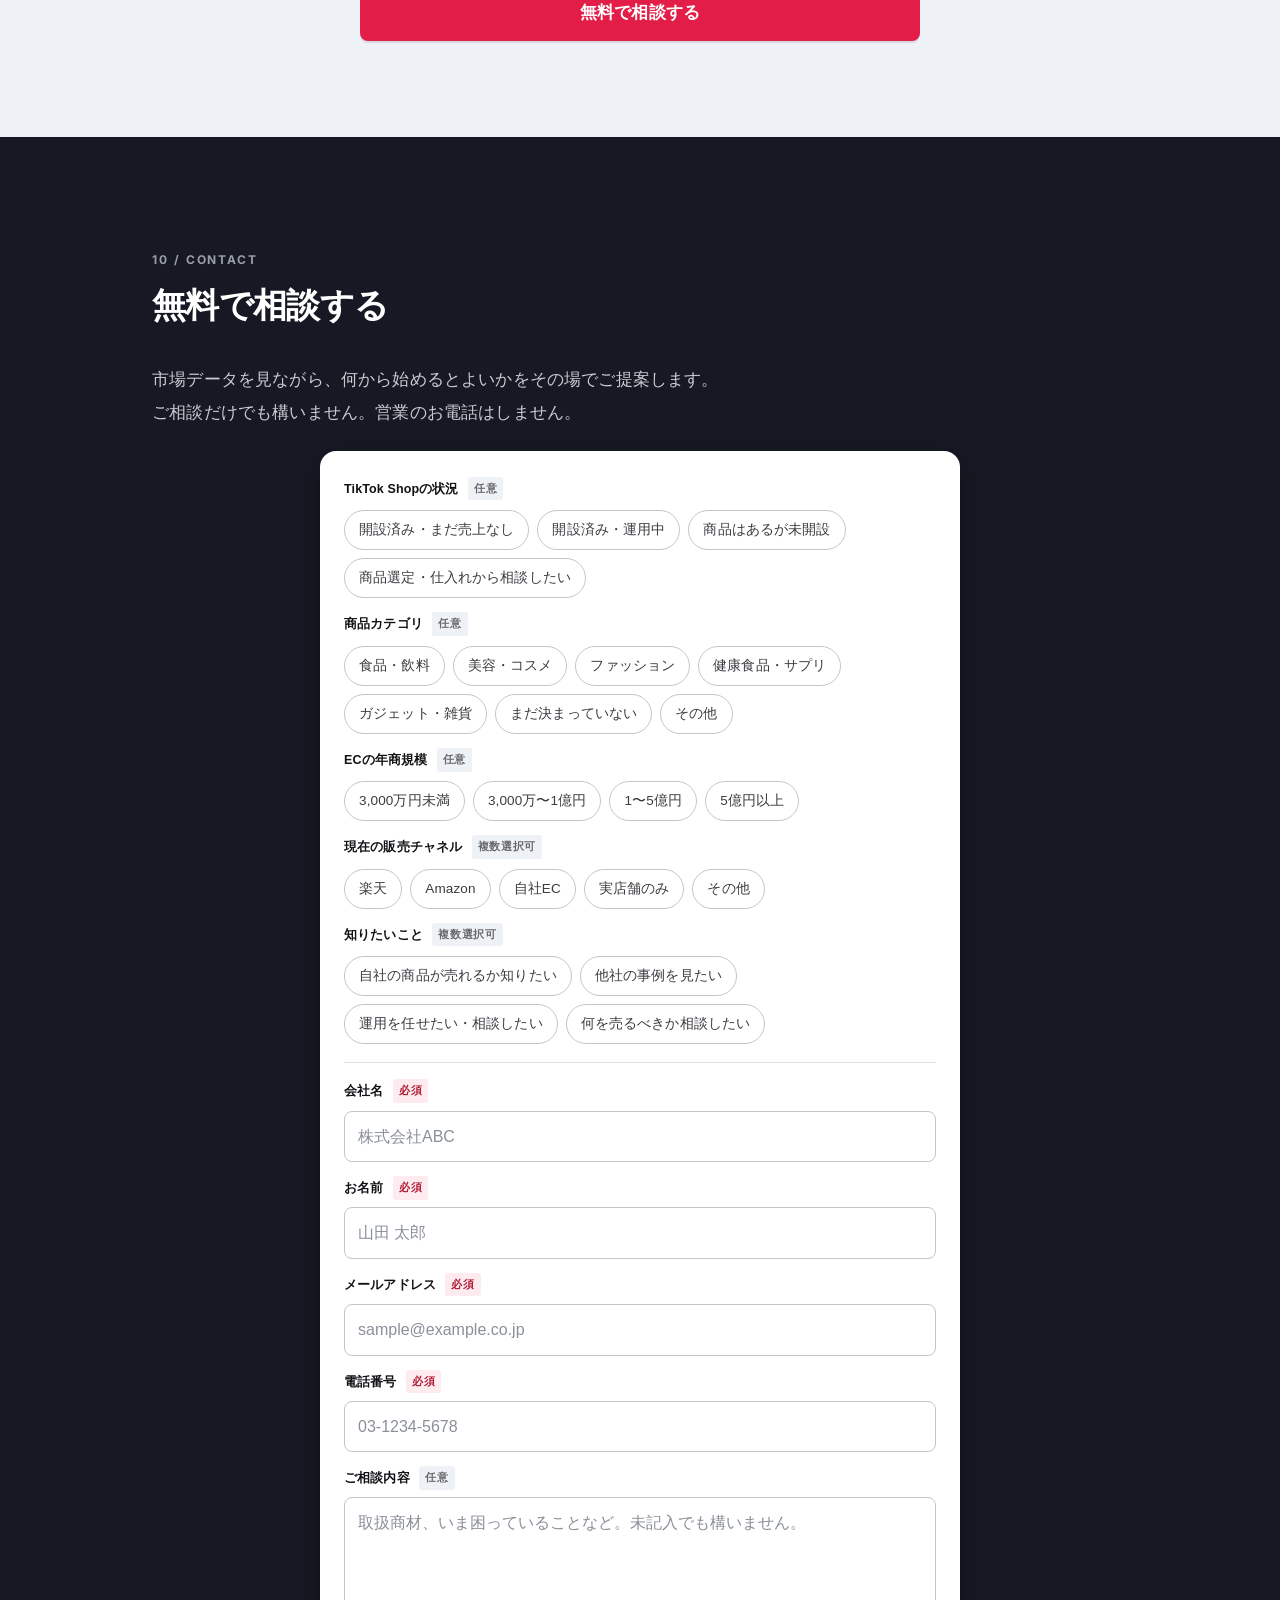
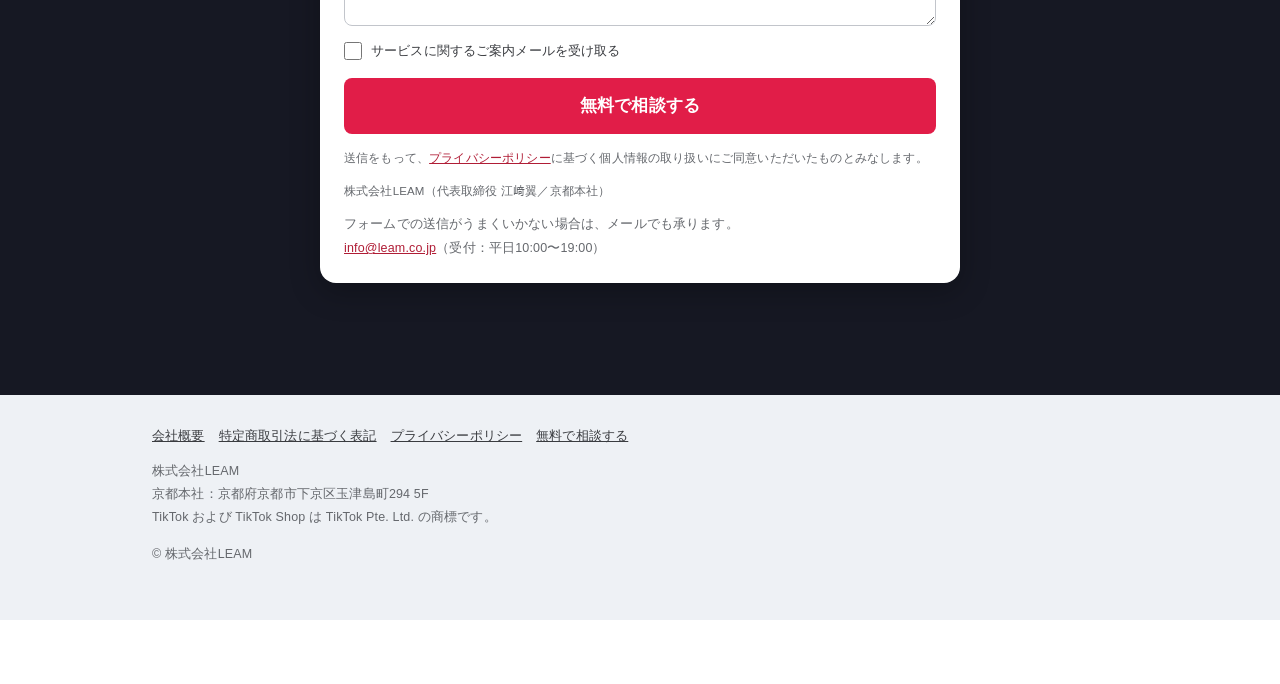
==== commit 9e7dbee0: "GTM設置（全5ページ）／東京支社の記載を削除／未定義keyframesの復旧 - 秋山さん（SOIL）依頼：旧LPのGTMコンテナを index/thanks/legal/privacy/compa" ====
--- a/index.html
+++ b/index.html
@@ -3,11 +3,16 @@
 <head>
 <meta charset="utf-8">
 <meta name="viewport" content="width=device-width,initial-scale=1">
-<!-- 🔴 計測タグは入れない（2026-09-08 江崎さん方針）
-     このLPはコーポレートサイトと切り離して運用する。
-     コーポレートと共通の計測IDを入れると、解析ツール側で同一資産として結びついてしまうので使わない。
-     計測が要る場合は、このドメイン専用のプロパティを新規に切ること。
-     （方針の詳細は _handoff/【LEAM LP】現在地_20260908.md を参照。ここには書かない） -->
+<!-- Google Tag Manager（旧・広告LPから移植・2026-09-10 SOIL秋山さんの依頼）
+     全ページに設置。/thanks/ でCVタグが発火する（URLに thanks を含む条件）。
+     🔴 コーポレート共通のGA4測定IDは引き続き入れない（GTMコンテナとは別物）。 -->
+<script>(function(w,d,s,l,i){w[l]=w[l]||[];w[l].push({'gtm.start':new Date().getTime(),event:'gtm.js'});var f=d.getElementsByTagName(s)[0],j=d.createElement(s),dl=l!='dataLayer'?'&l='+l:'';j.async=true;j.src='https://www.googletagmanager.com/gtm.js?id='+i+dl;f.parentNode.insertBefore(j,f);})(window,document,'script','dataLayer','GTM-MJXJ549F');</script>
+<!-- End Google Tag Manager -->
+<!-- 🔴 コーポレートサイトとの共通の計測IDは入れない（2026-09-08 江崎さん方針）
+     ・入れないもの＝コーポレートと共通のGA4測定ID。解析ツール側で同一資産として結びついてしまうため
+     ・入れたもの＝旧・広告LPから移植したGTMコンテナ（2026-09-10・SOIL秋山さんの依頼）。
+       これは広告LP専用のコンテナで、コーポレートとは別系統
+     （方針とコンテナIDの詳細は _handoff/【LEAM LP】現在地_20260908.md を参照。ここには書かない） -->
 <meta name="robots" content="noindex,nofollow">
 <title>TikTok Shop運用支援｜ショート動画・LIVE・アフィリエイトを最適化｜株式会社LEAM</title>
 <meta name="description" content="TikTok Shopの運用支援。ショート動画・LIVE・アフィリエイトを最適化し、売上の最大化を支援します。自社MCN運営、データドリブン×クリエイター目線のショート動画コマース最適化。">
@@ -25,12 +30,16 @@
 <link rel="apple-touch-icon" href="assets/img/apple-touch-icon.png">
 <link rel="preconnect" href="https://fonts.googleapis.com"><link rel="preconnect" href="https://fonts.gstatic.com" crossorigin>
 <link rel="stylesheet" href="https://fonts.googleapis.com/css2?family=Inter:wght@700&display=swap">
-<link rel="stylesheet" href="assets/css/style.css?v=20260902e">
+<link rel="stylesheet" href="assets/css/style.css?v=20260910a">
 <script type="application/ld+json">
-{"@context":"https://schema.org","@type":"Organization","name":"株式会社LEAM","url":"https://leam-tts.jp/","logo":"https://leam-tts.jp/assets/img/logo.png","address":[{"@type":"PostalAddress","addressCountry":"JP","addressRegion":"京都府","streetAddress":"下京区玉津島町294 5F","addressLocality":"京都市"},{"@type":"PostalAddress","addressCountry":"JP","addressRegion":"東京都","streetAddress":"北青山1-3-1 アールキューブ青山3階","addressLocality":"港区"}]}
+{"@context":"https://schema.org","@type":"Organization","name":"株式会社LEAM","url":"https://leam-tts.jp/","logo":"https://leam-tts.jp/assets/img/logo.png","address":{"@type":"PostalAddress","addressCountry":"JP","addressRegion":"京都府","streetAddress":"下京区玉津島町294 5F","addressLocality":"京都市"}}
 </script>
 </head>
 <body>
+<!-- Google Tag Manager (noscript) -->
+<noscript><iframe src="https://www.googletagmanager.com/ns.html?id=GTM-MJXJ549F"
+ height="0" width="0" style="display:none;visibility:hidden"></iframe></noscript>
+<!-- End Google Tag Manager (noscript) -->
 
 <!-- アイコンスプライト（SVG内に<title>は書かない） -->
 <svg aria-hidden="true" style="position:absolute;width:0;height:0;overflow:hidden">
@@ -1064,7 +1073,7 @@
   <details class="qa"><summary>他社と何が違いますか</summary>
     <p>4つあります。①自社でクリエイター事務所（MCN）を運営し、所属200名以上・提携含め1000名以上と直接連携できること。②自社独自データ×市場データを掛け合わせた自社データベースで判断すること。③日本ローンチ前から先行する中国のTikTok Shop運用を経験していること。④契約前の無料のご相談で、商材の向き不向きを自社データベースを見ながらその場で判定することです。</p></details>
   <details class="qa"><summary>対応エリアはどこまでですか</summary>
-    <p>全国対応です。打ち合わせはオンラインで行います。京都本社と東京支社での対面も可能です。</p></details>
+    <p>全国対応です。打ち合わせはオンラインで行います。京都本社での対面も可能です。</p></details>
   <div class="cta-inline" data-pill="ここに無いご質問も、その場でお答えします">
     <a href="#contact" class="btn">無料で相談する</a>
   </div>
@@ -1161,7 +1170,7 @@
       <button type="submit" class="btn" id="cfSubmit">無料で相談する</button>
       <p class="fnote">送信をもって、<a href="./privacy/">プライバシーポリシー</a>に基づく個人情報の取り扱いにご同意いただいたものとみなします。</p>
     </form>
-    <p class="cform-legal">株式会社LEAM（代表取締役 江﨑翼／京都本社・東京支社）</p>
+    <p class="cform-legal">株式会社LEAM（代表取締役 江﨑翼／京都本社）</p>
     <p class="fallback">フォームでの送信がうまくいかない場合は、メールでも承ります。<br>
       <a href="mailto:info@leam.co.jp">info@leam.co.jp</a>（受付：平日10:00〜19:00）</p>
   </div>
@@ -1178,7 +1187,7 @@
     <li><a href="privacy/">プライバシーポリシー</a></li>
     <li><a href="#contact">無料で相談する</a></li>
   </ul>
-  <p class="cp">株式会社LEAM<br>京都本社：京都府京都市下京区玉津島町294 5F／東京支社：東京都港区北青山1丁目3番1号 アールキューブ青山3階<br>
+  <p class="cp">株式会社LEAM<br>京都本社：京都府京都市下京区玉津島町294 5F<br>
   TikTok および TikTok Shop は TikTok Pte. Ltd. の商標です。</p>
   <p class="cp">&copy; 株式会社LEAM</p>
  </div>
@@ -1263,7 +1272,7 @@
 {"@type":"Question","name":"アフィリエイト運用とは何ですか","acceptedAnswer":{"@type":"Answer","text":"クリエイターが商品を紹介し、売上に応じて報酬が支払われる成果報酬型のPR手法です。当社は自社でクリエイター事務所（MCN）を運営しているため、所属クリエイターと直接やり取りでき、選定・打診・条件設計・投稿管理までを一貫して代行します。"}},
 {"@type":"Question","name":"広告費は別途かかりますか","acceptedAnswer":{"@type":"Answer","text":"はい。月額費用に広告費は含まれません。広告費は戦略によって変動しますが、当社から最適な配分をご提案したうえで、ご予算に合う形で進めます。このほか、サンプル商品代と送料、クリエイターへの報酬は実費でのご負担となります。"}},
 {"@type":"Question","name":"他社と何が違いますか","acceptedAnswer":{"@type":"Answer","text":"4つあります。①自社でクリエイター事務所（MCN）を運営し、所属200名以上・提携含め1000名以上と直接連携できること。②自社独自データ×市場データを掛け合わせた自社データベースで判断すること。③日本ローンチ前から先行する中国のTikTok Shop運用を経験していること。④契約前の無料のご相談で、商材の向き不向きを自社データベースを見ながらその場で判定することです。"}},
-{"@type":"Question","name":"対応エリアはどこまでですか","acceptedAnswer":{"@type":"Answer","text":"全国対応です。打ち合わせはオンラインで行います。京都本社と東京支社での対面も可能です。"}}]}
+{"@type":"Question","name":"対応エリアはどこまでですか","acceptedAnswer":{"@type":"Answer","text":"全国対応です。打ち合わせはオンラインで行います。京都本社での対面も可能です。"}}]}
 </script>
 <script>
 (function(){
--- a/assets/css/style.css
+++ b/assets/css/style.css
@@ -4422,9 +4422,20 @@
   .cf-opts{gap:7px}
 }
 
-/* 「その他」を選んだときに出る記入欄 */
+/* 「その他」を選んだときに出る記入欄
+   🔴 著者スタイルの display:block はUA既定の [hidden]{display:none} を上書きするので、
+      hidden を明示的に効かせる1行が要る（これが無いと常時表示になる） */
+.cf-other[hidden]{display:none !important}
 .cf-other{display:block;width:100%;margin-top:10px;background:#fff;border:1px solid #c2c5cb;
   border-radius:8px;padding:11px 13px;color:#111215;font-size:16px;font-family:inherit;line-height:1.6;
   transition:border-color .15s,box-shadow .15s}
 .cf-other:focus{outline:0;border-color:#E11D48;box-shadow:0 0 0 3px rgba(225,29,72,.16)}
 .cf-other::placeholder{color:#8a8f98}
+
+/* ---- 未定義だった @keyframes の復旧（2026-09-10）----
+   .xsold(mkfloat) / .fvpts i(mkblink) / .lv-cart b・.r3-plus(mkpulse) が
+   定義のないアニメ名を参照していて、公開中のLP Aで4箇所とも静止していた。
+   周期はLP Aの規格（2s/2.4s/3s/5.4s の長い周期）に合わせている。 */
+@keyframes mkpulse{0%,100%{transform:scale(1)}50%{transform:scale(1.14)}}
+@keyframes mkblink{0%,100%{opacity:.35}50%{opacity:1}}
+@keyframes mkfloat{0%,100%{transform:translateY(0)}50%{transform:translateY(-6px)}}
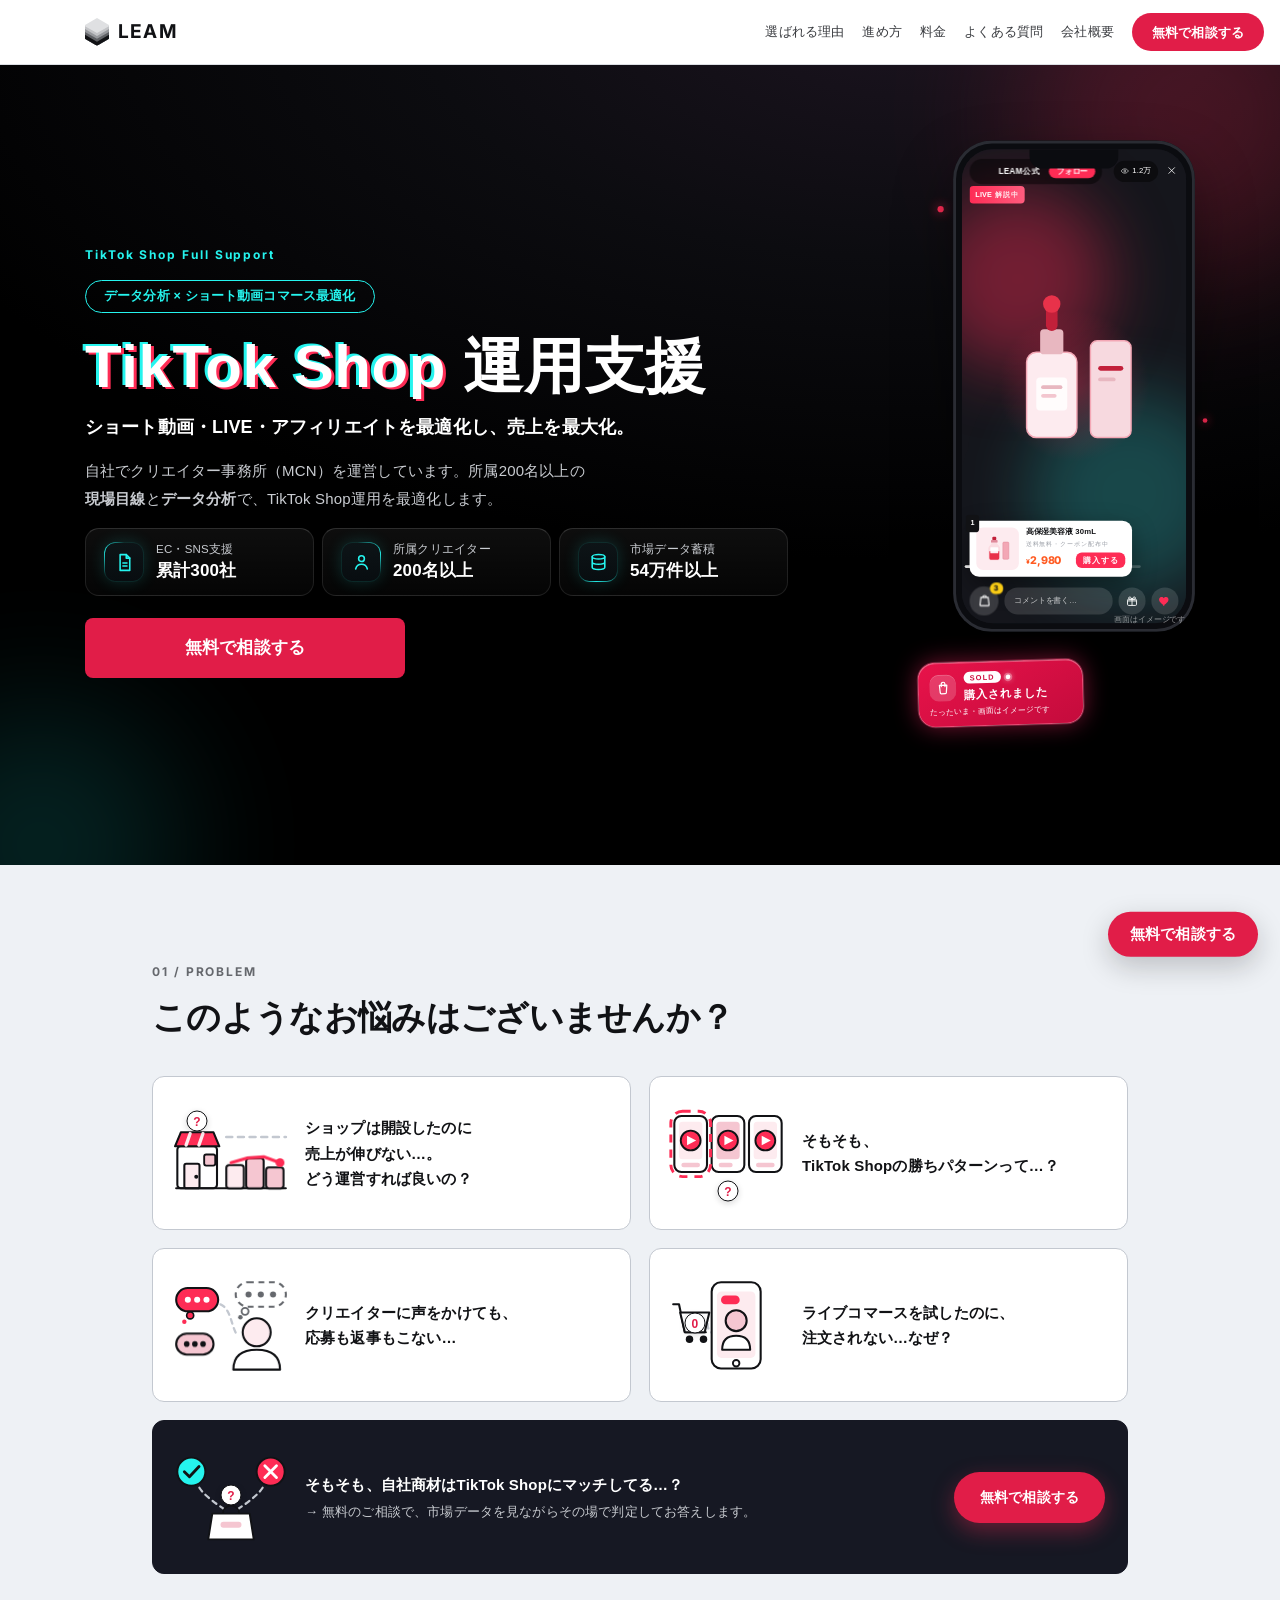
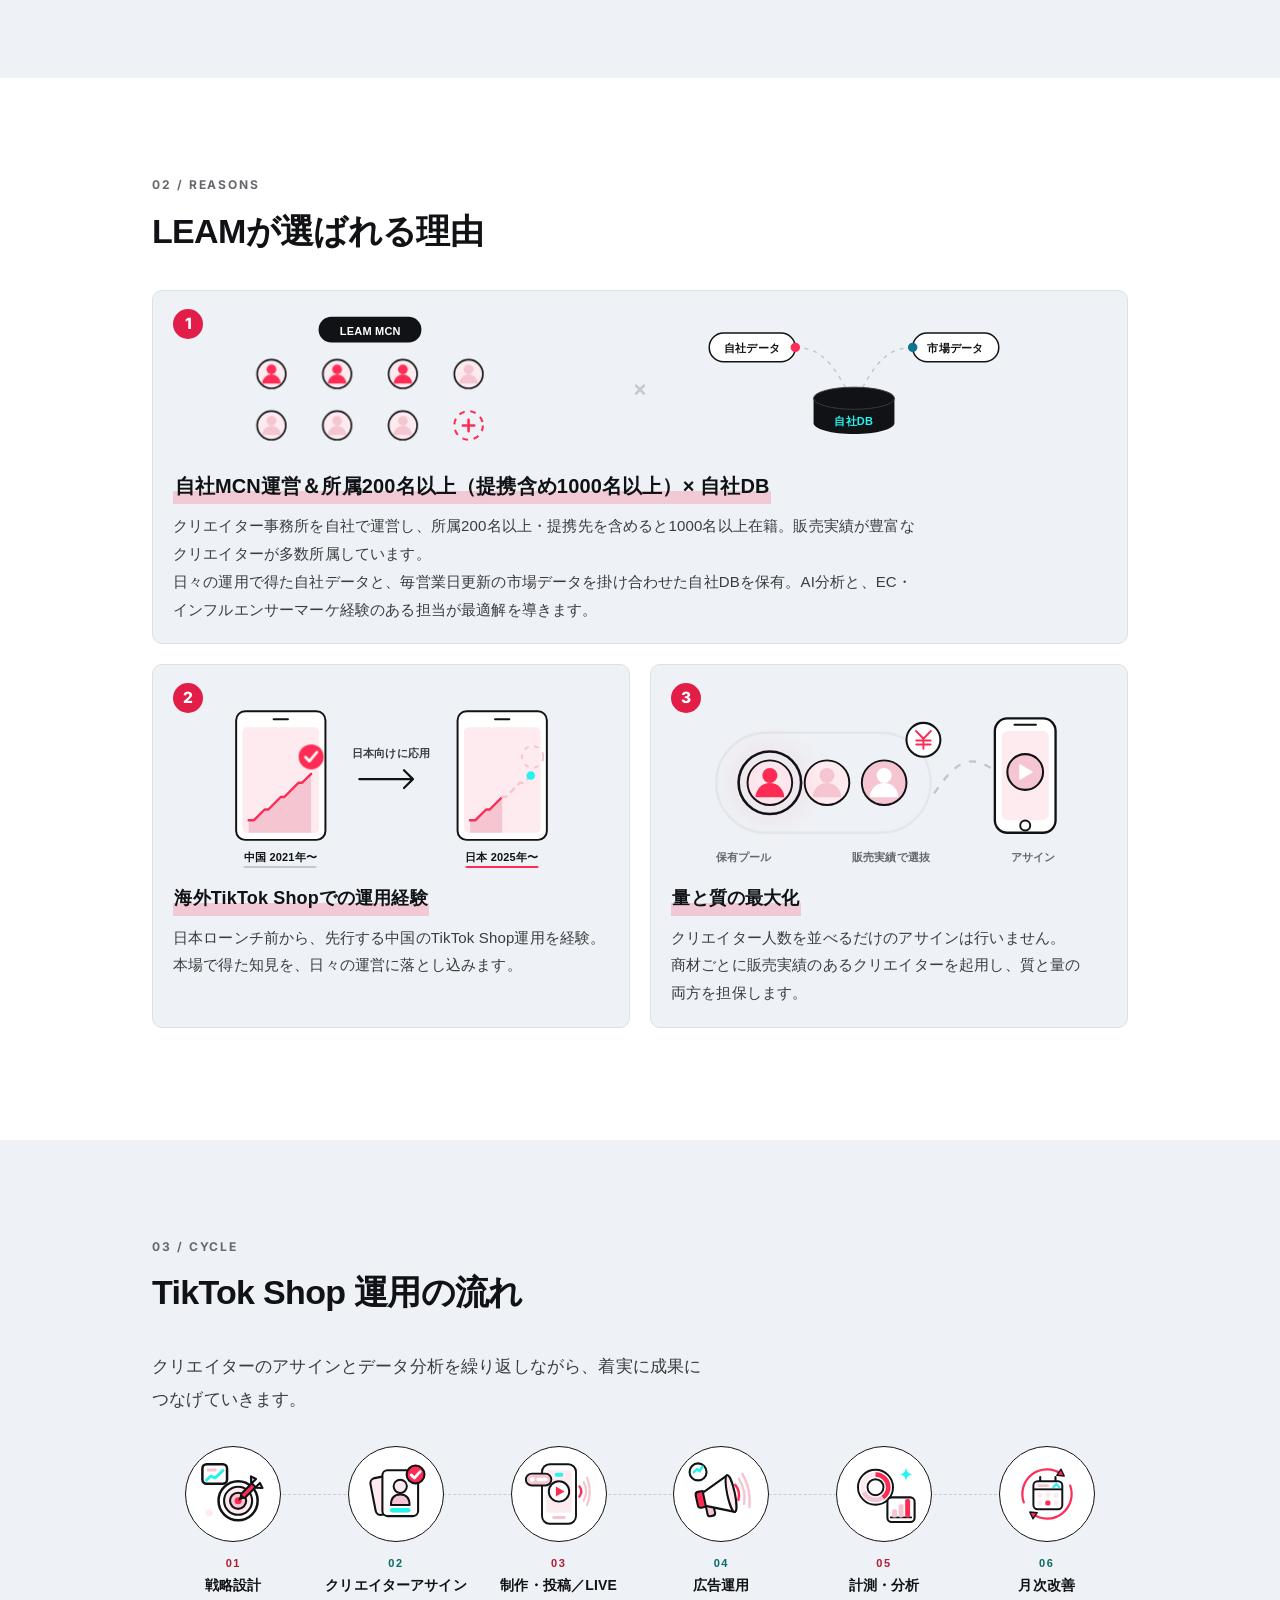
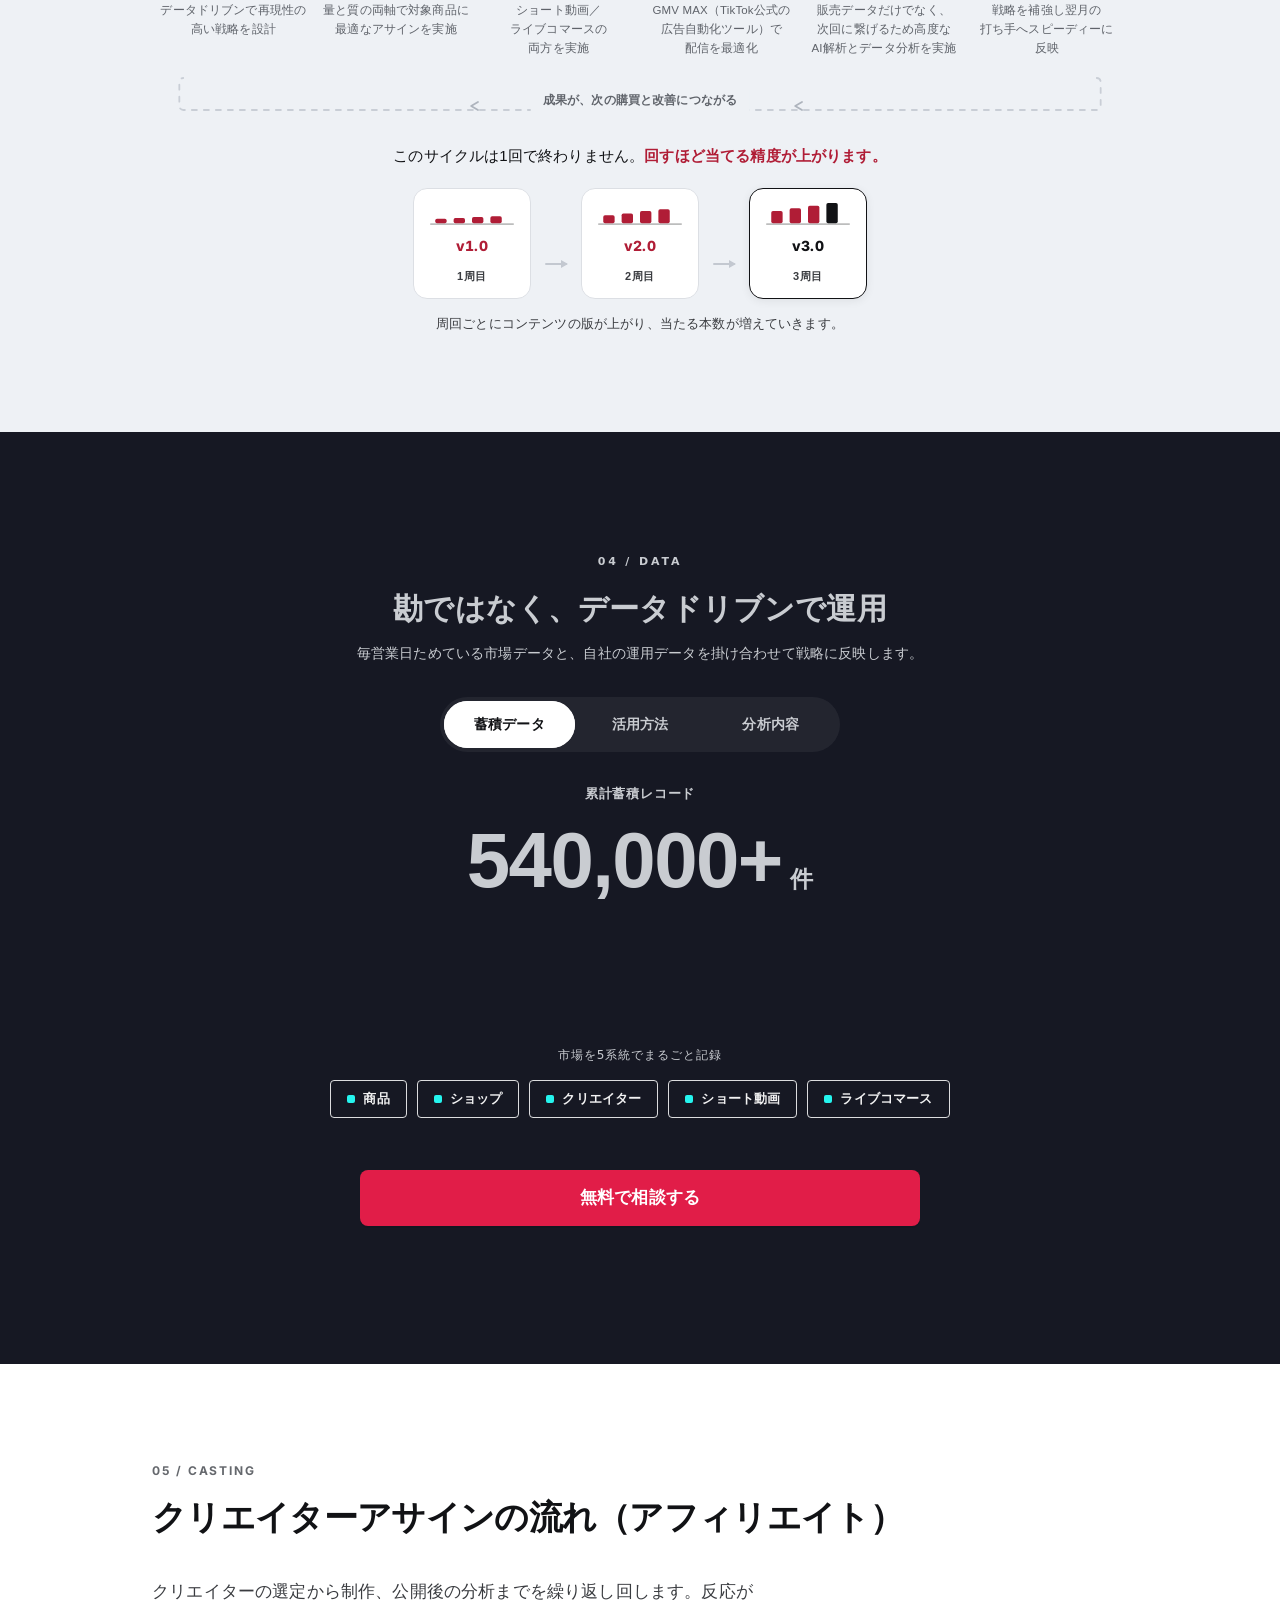
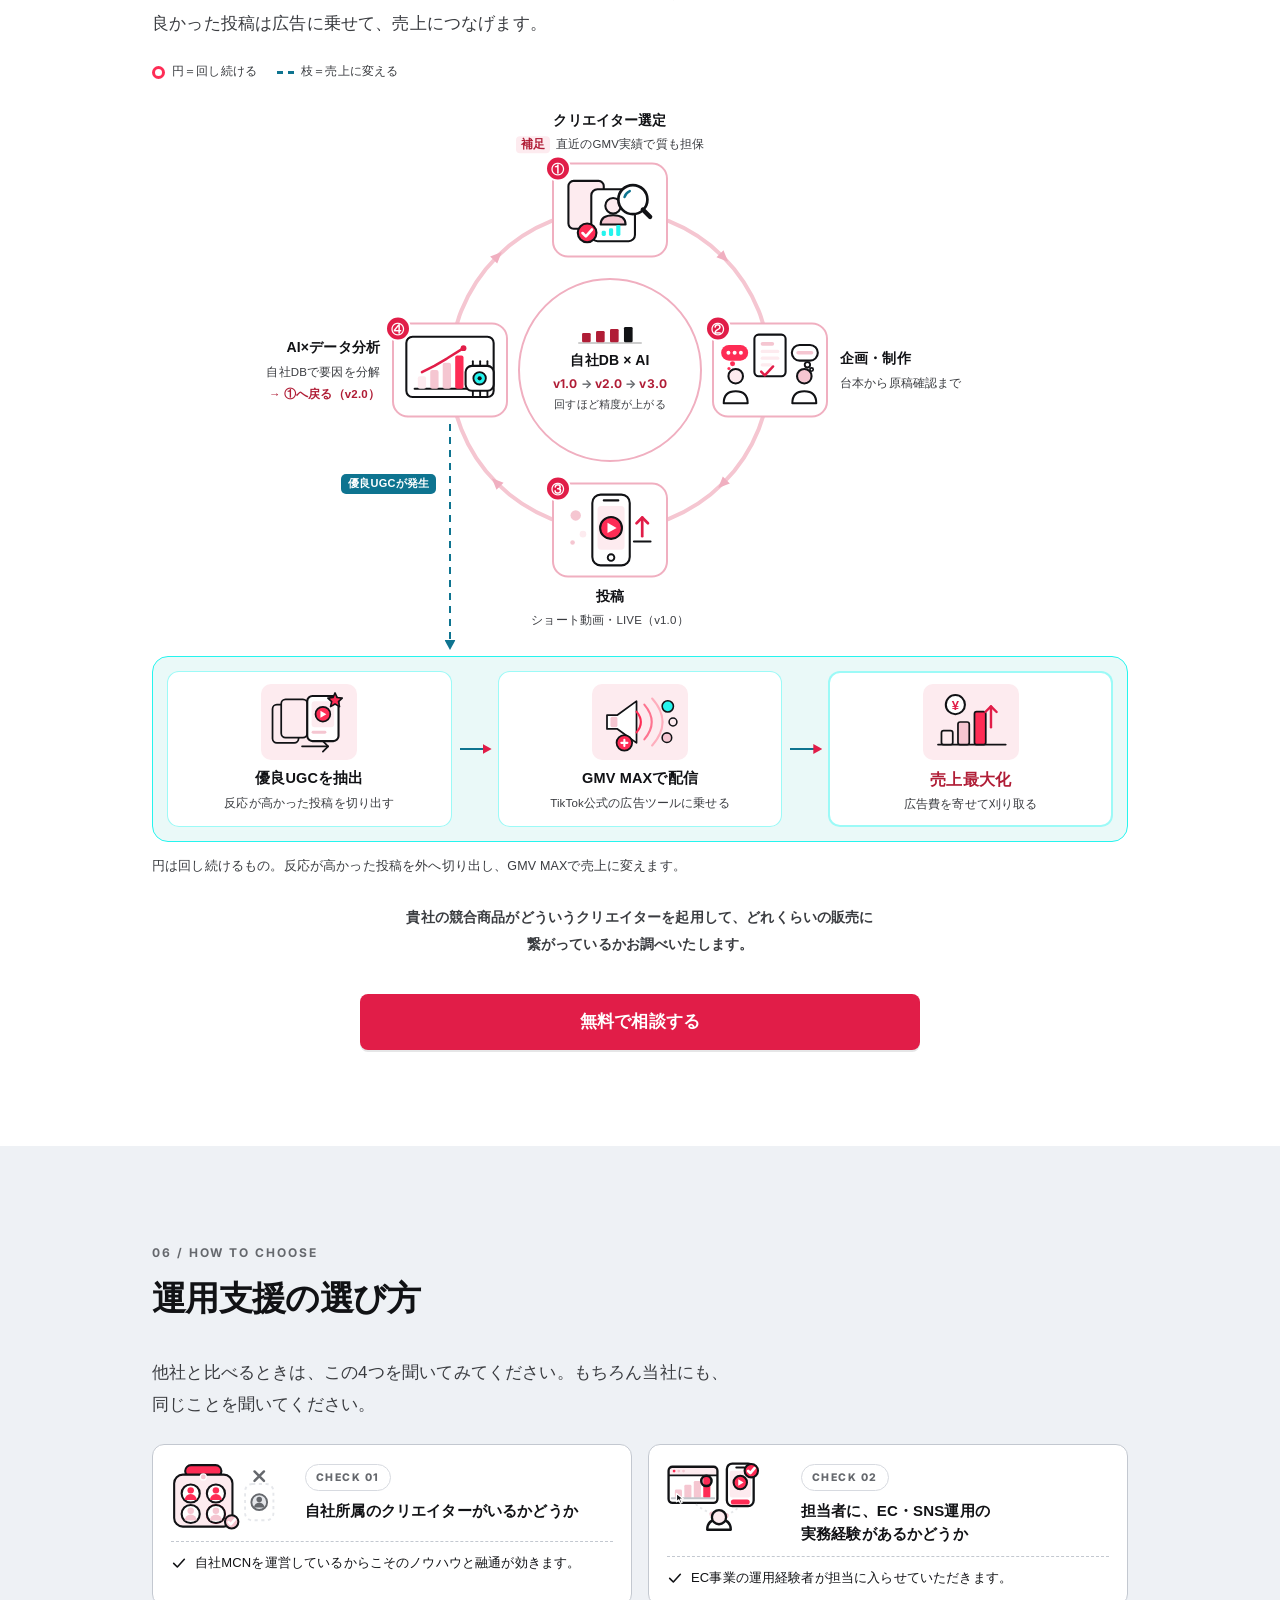
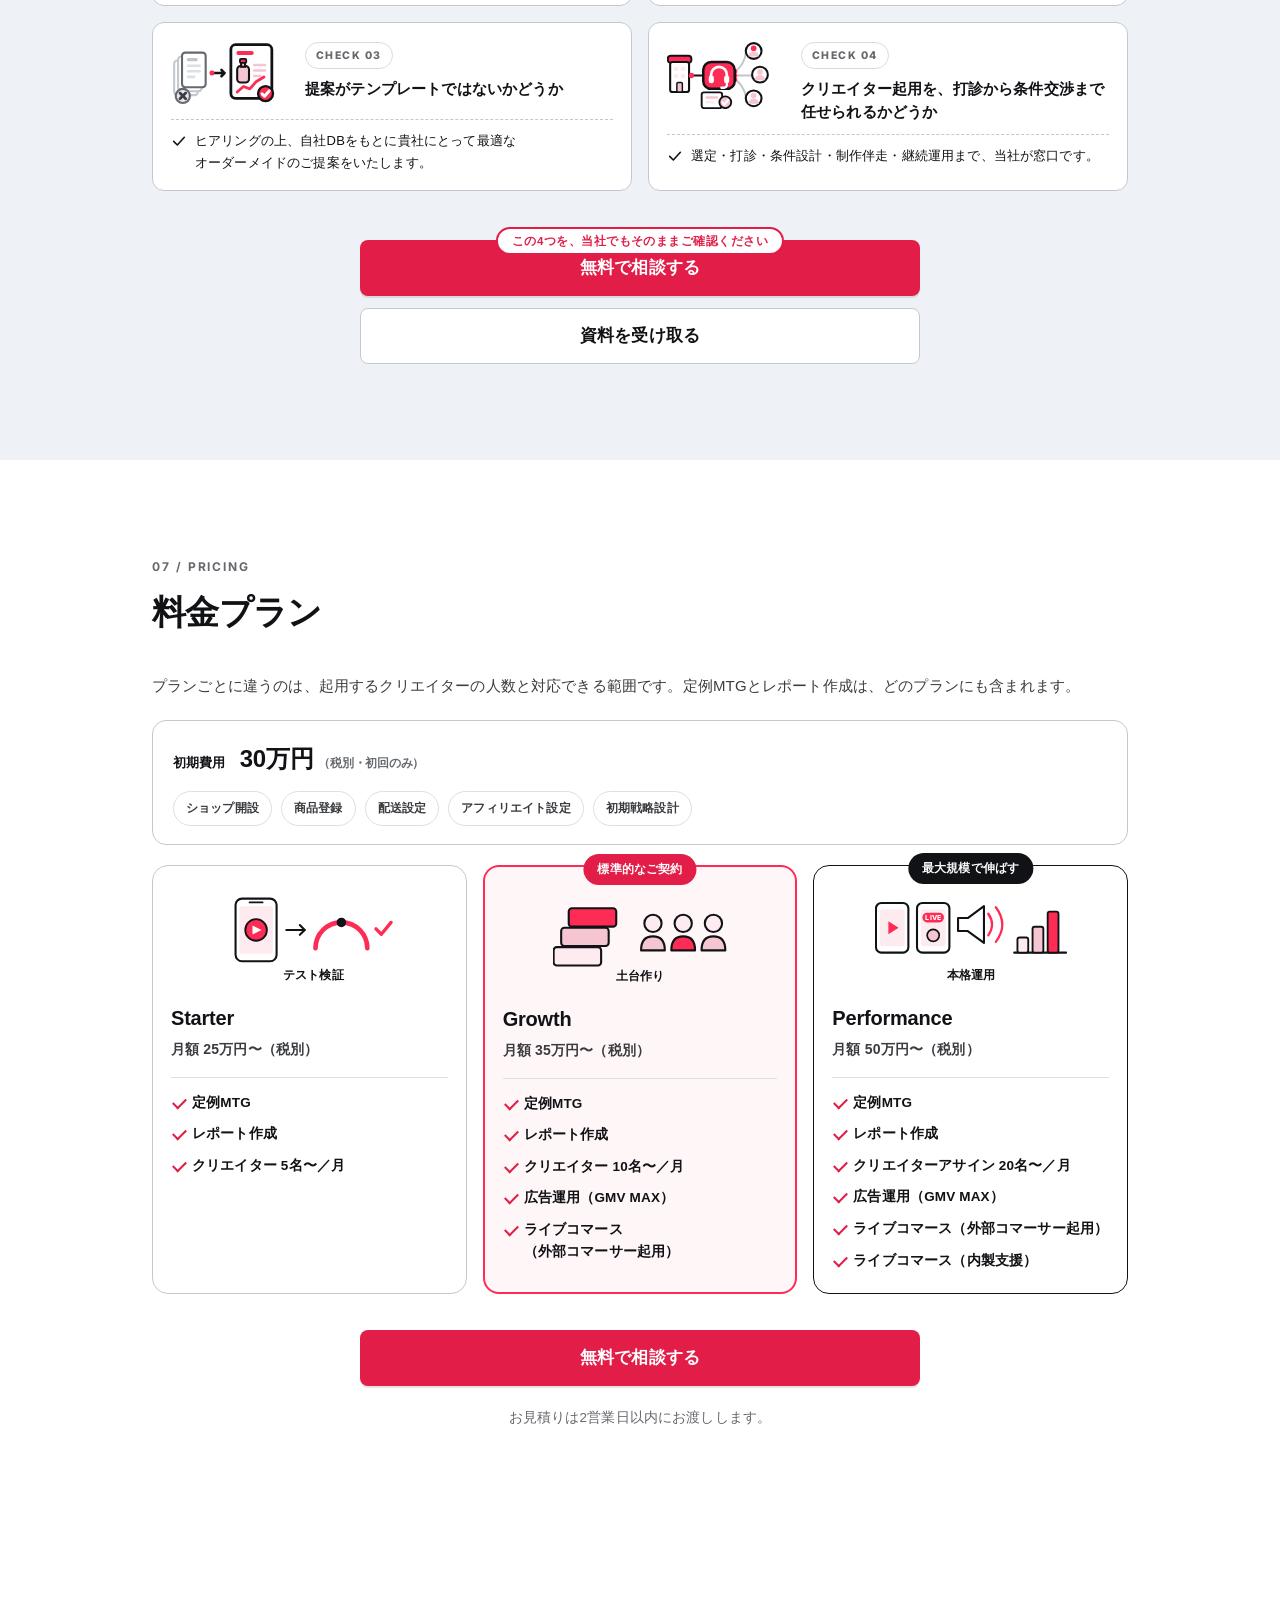
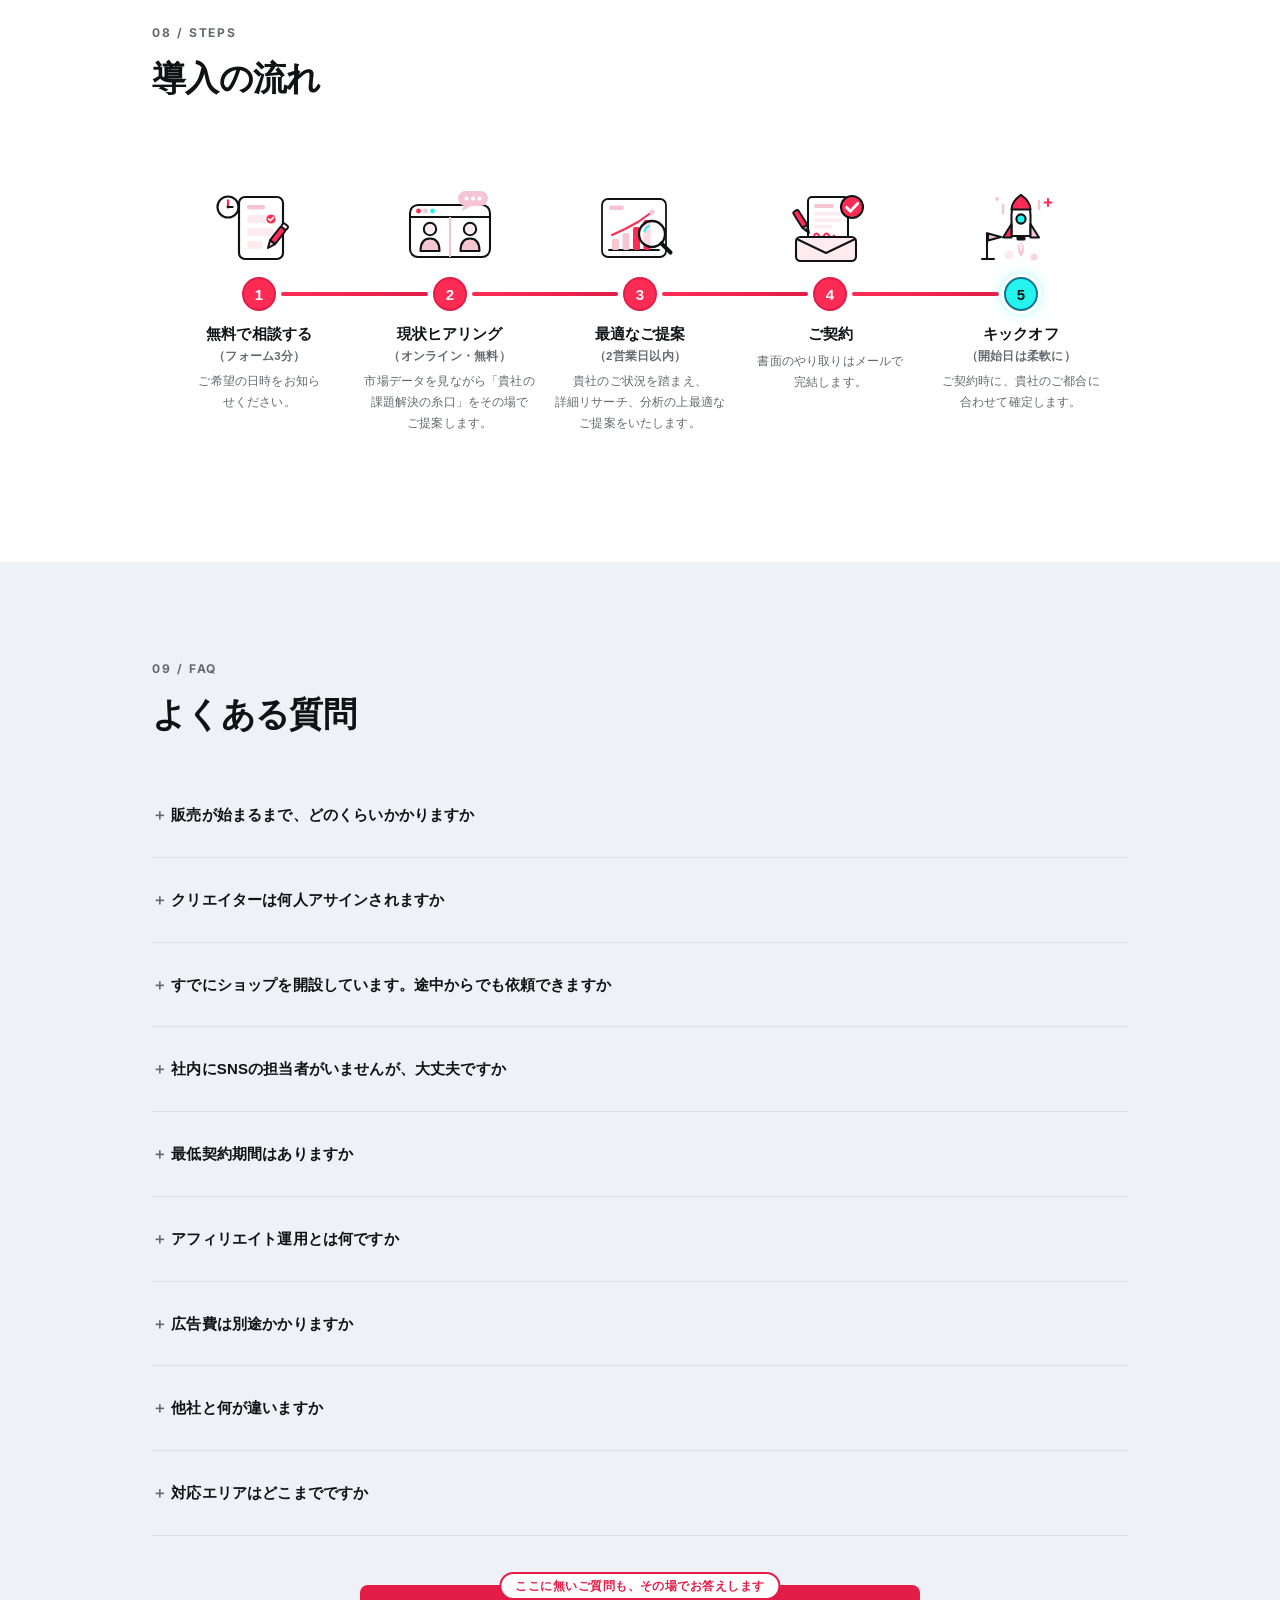
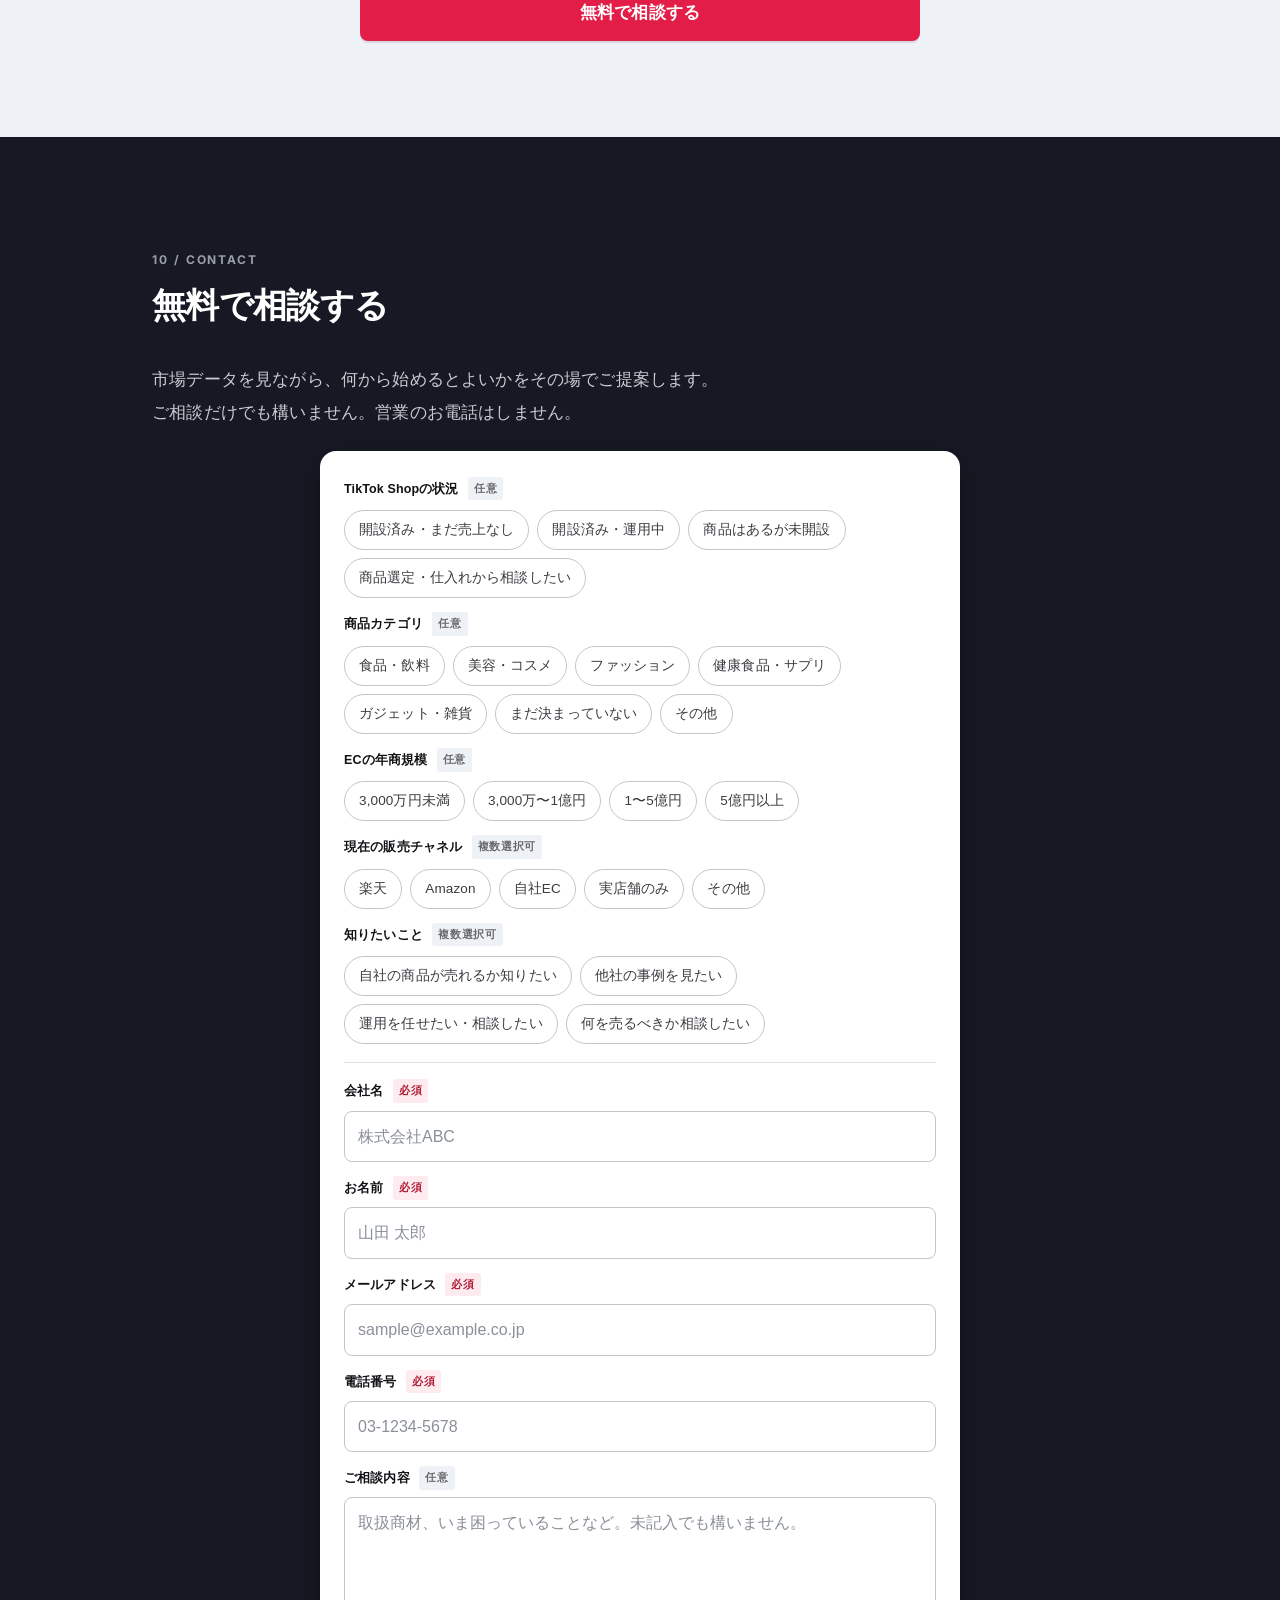
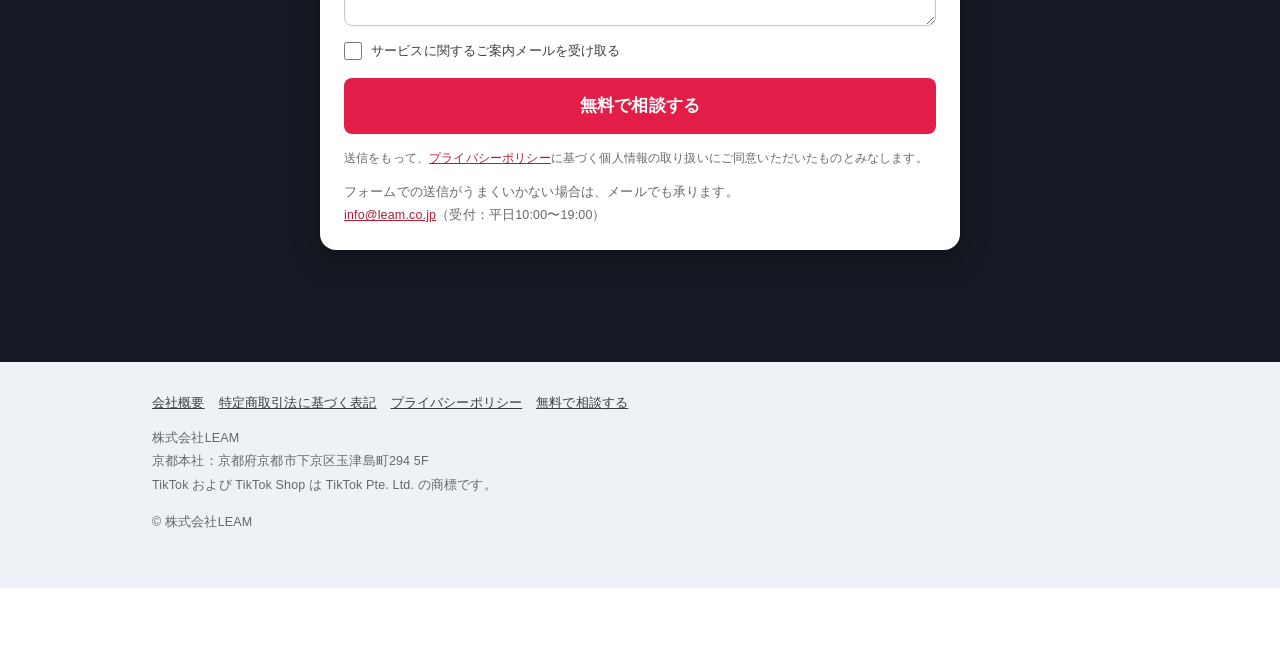
==== commit cb4d36a0: "フォーム下の社名・代表者・拠点の行を削除（江﨑さん指示） <p class="cform-legal">株式会社LEAM（代表取締役 江﨑翼／京都本社）</p> を p要素ごと削除。プライバシーポリシ" ====
--- a/index.html
+++ b/index.html
@@ -1170,7 +1170,6 @@
       <button type="submit" class="btn" id="cfSubmit">無料で相談する</button>
       <p class="fnote">送信をもって、<a href="./privacy/">プライバシーポリシー</a>に基づく個人情報の取り扱いにご同意いただいたものとみなします。</p>
     </form>
-    <p class="cform-legal">株式会社LEAM（代表取締役 江﨑翼／京都本社）</p>
     <p class="fallback">フォームでの送信がうまくいかない場合は、メールでも承ります。<br>
       <a href="mailto:info@leam.co.jp">info@leam.co.jp</a>（受付：平日10:00〜19:00）</p>
   </div>
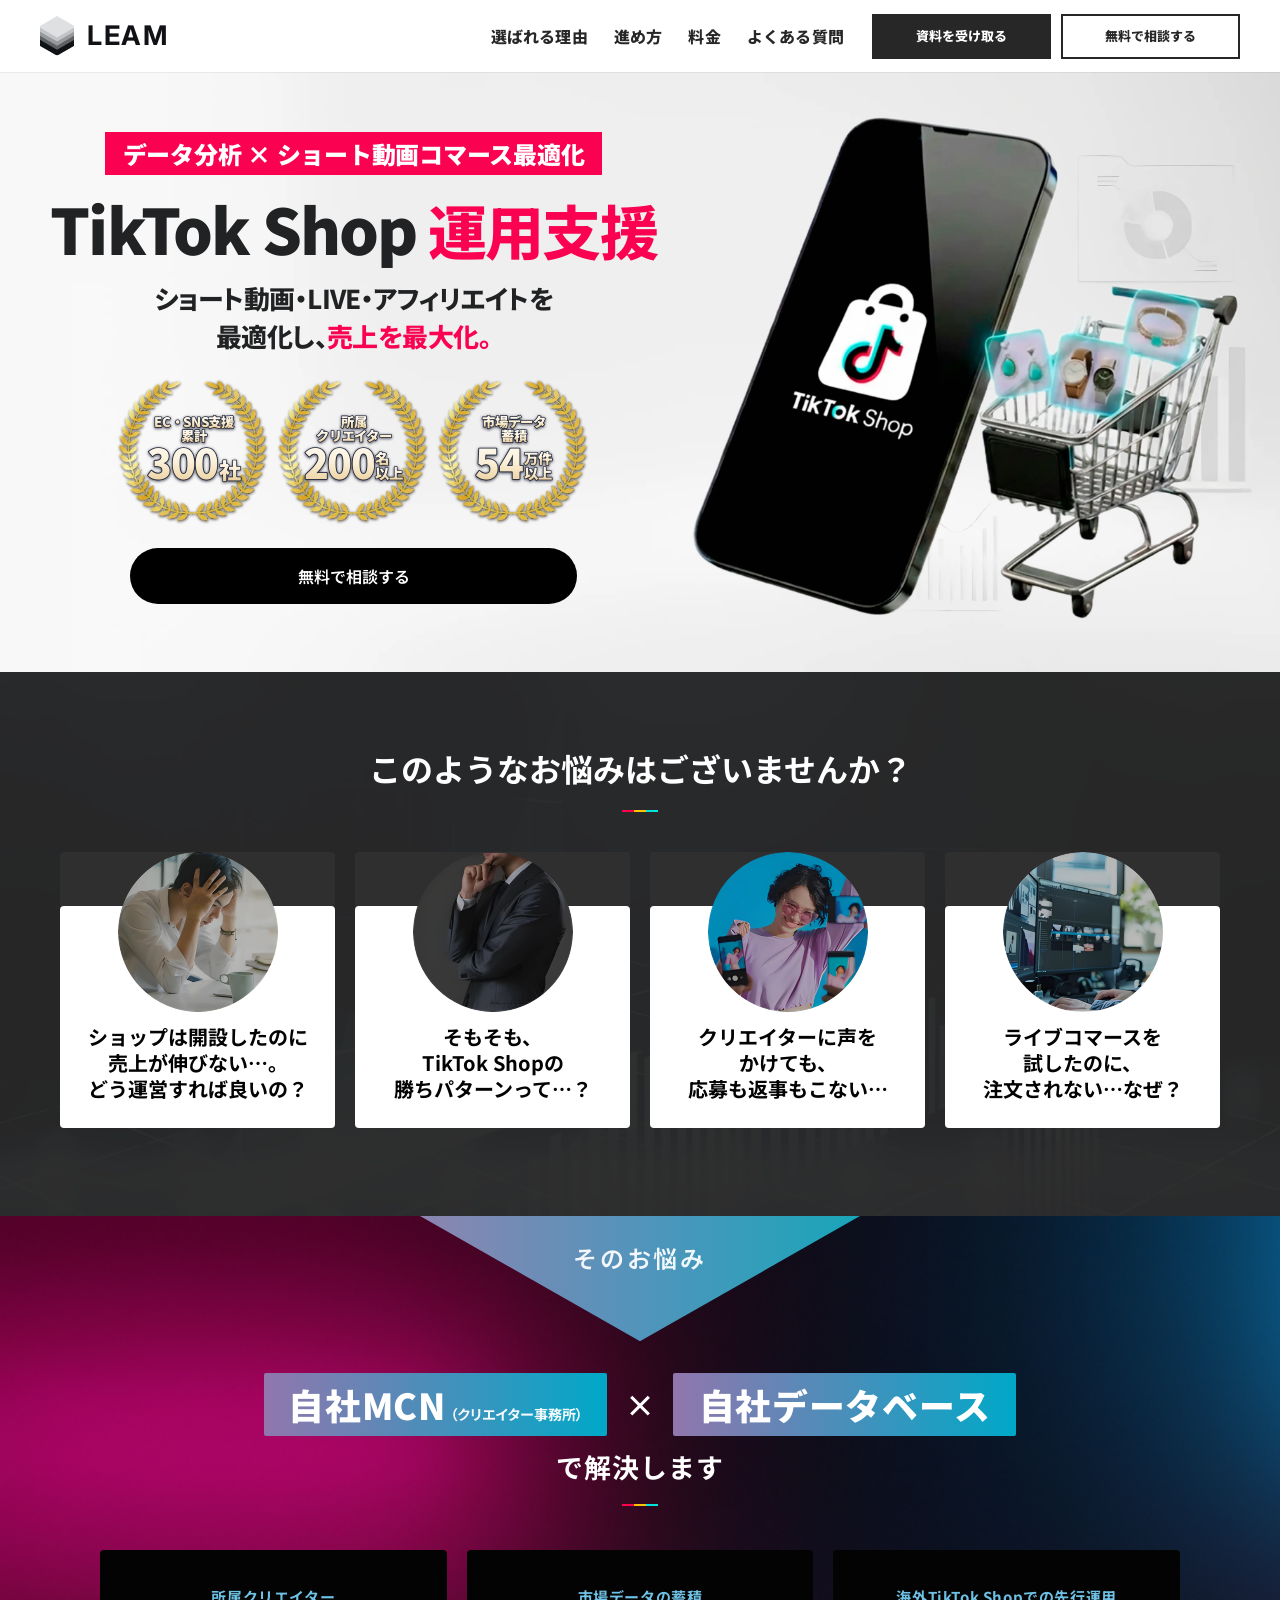
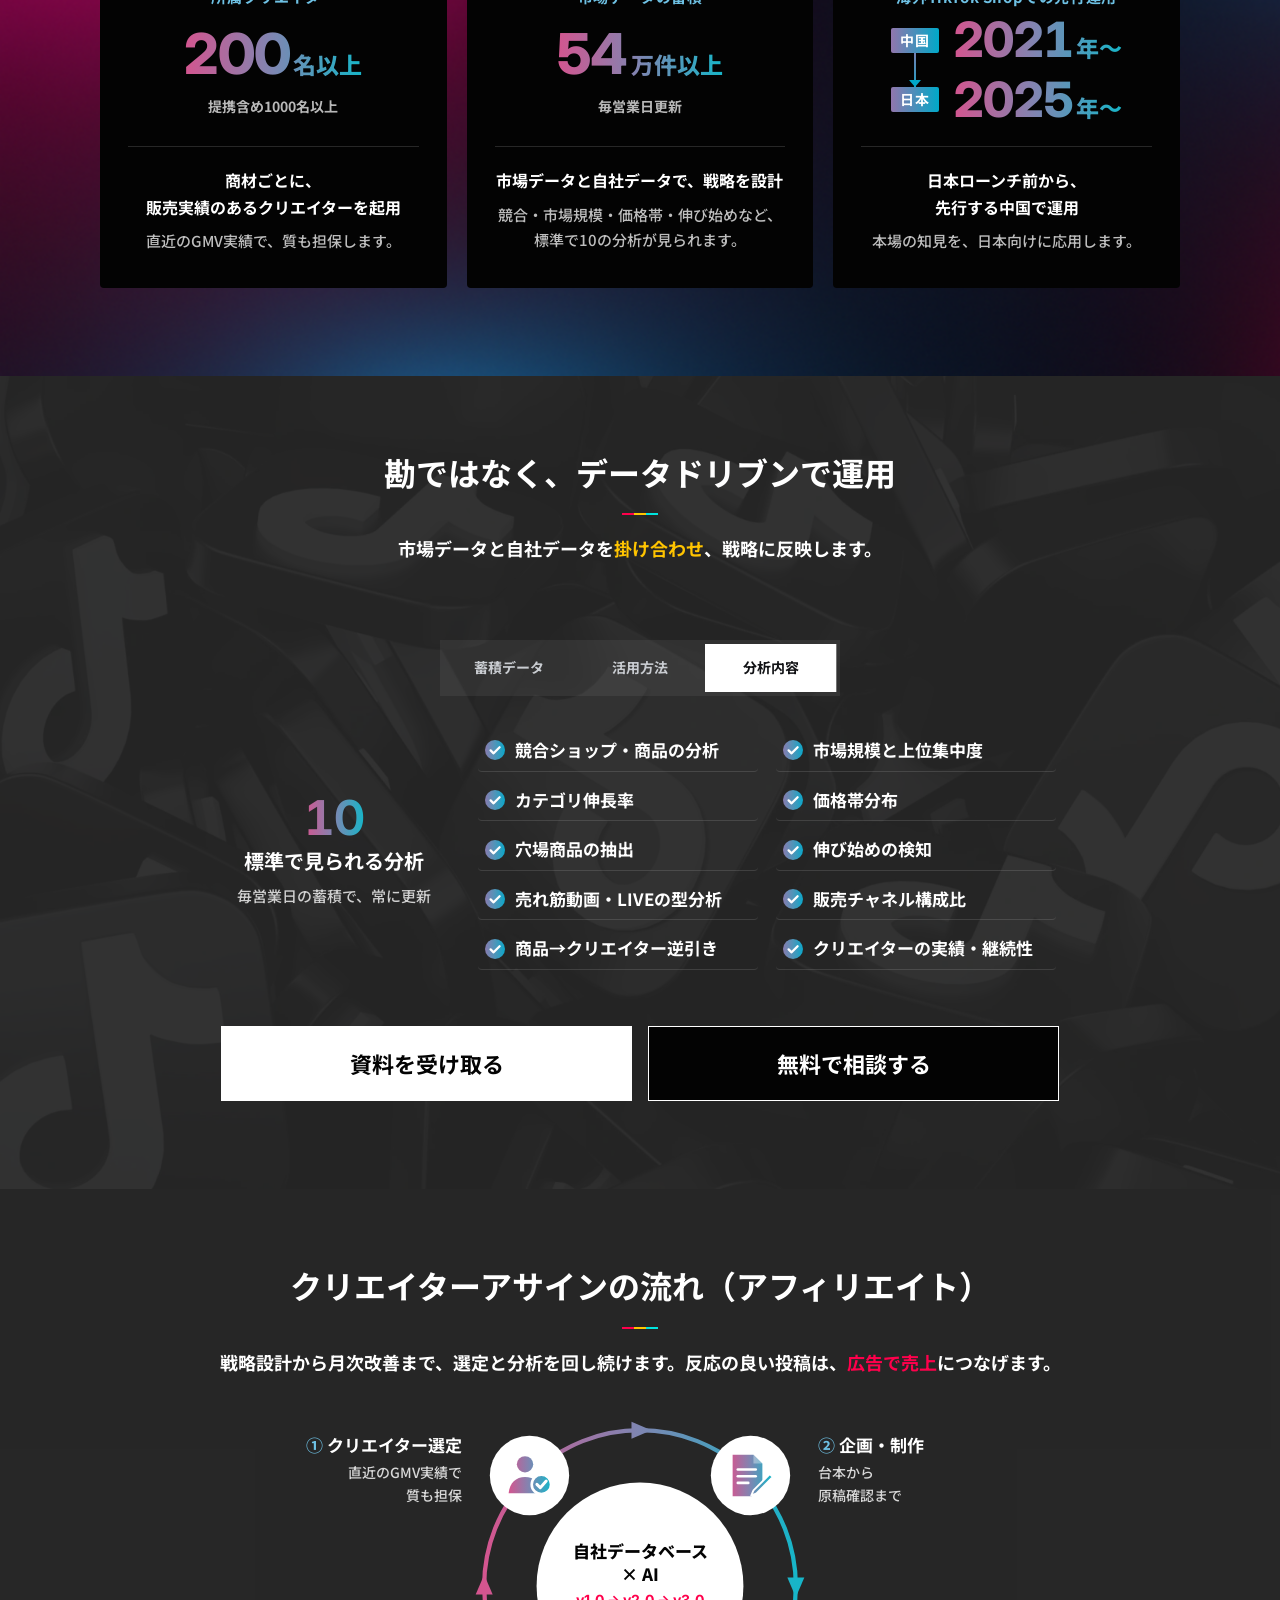
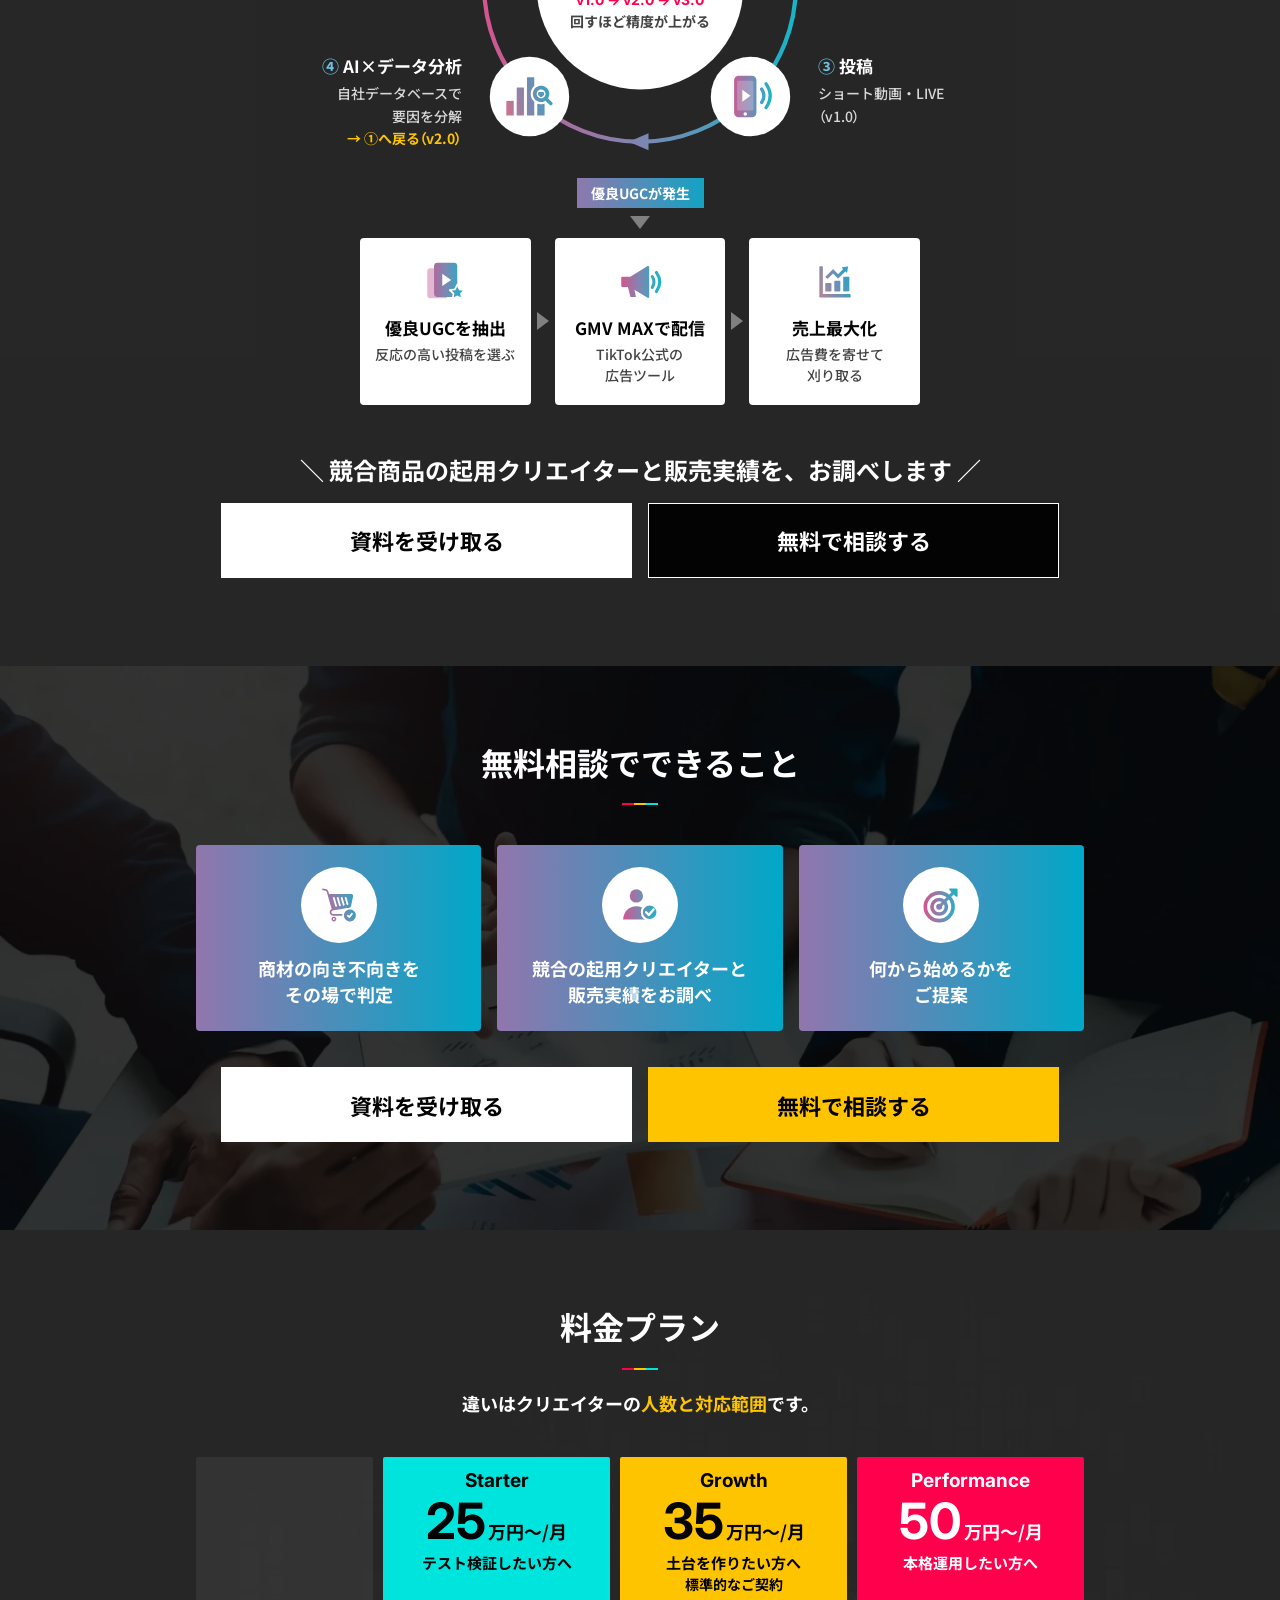
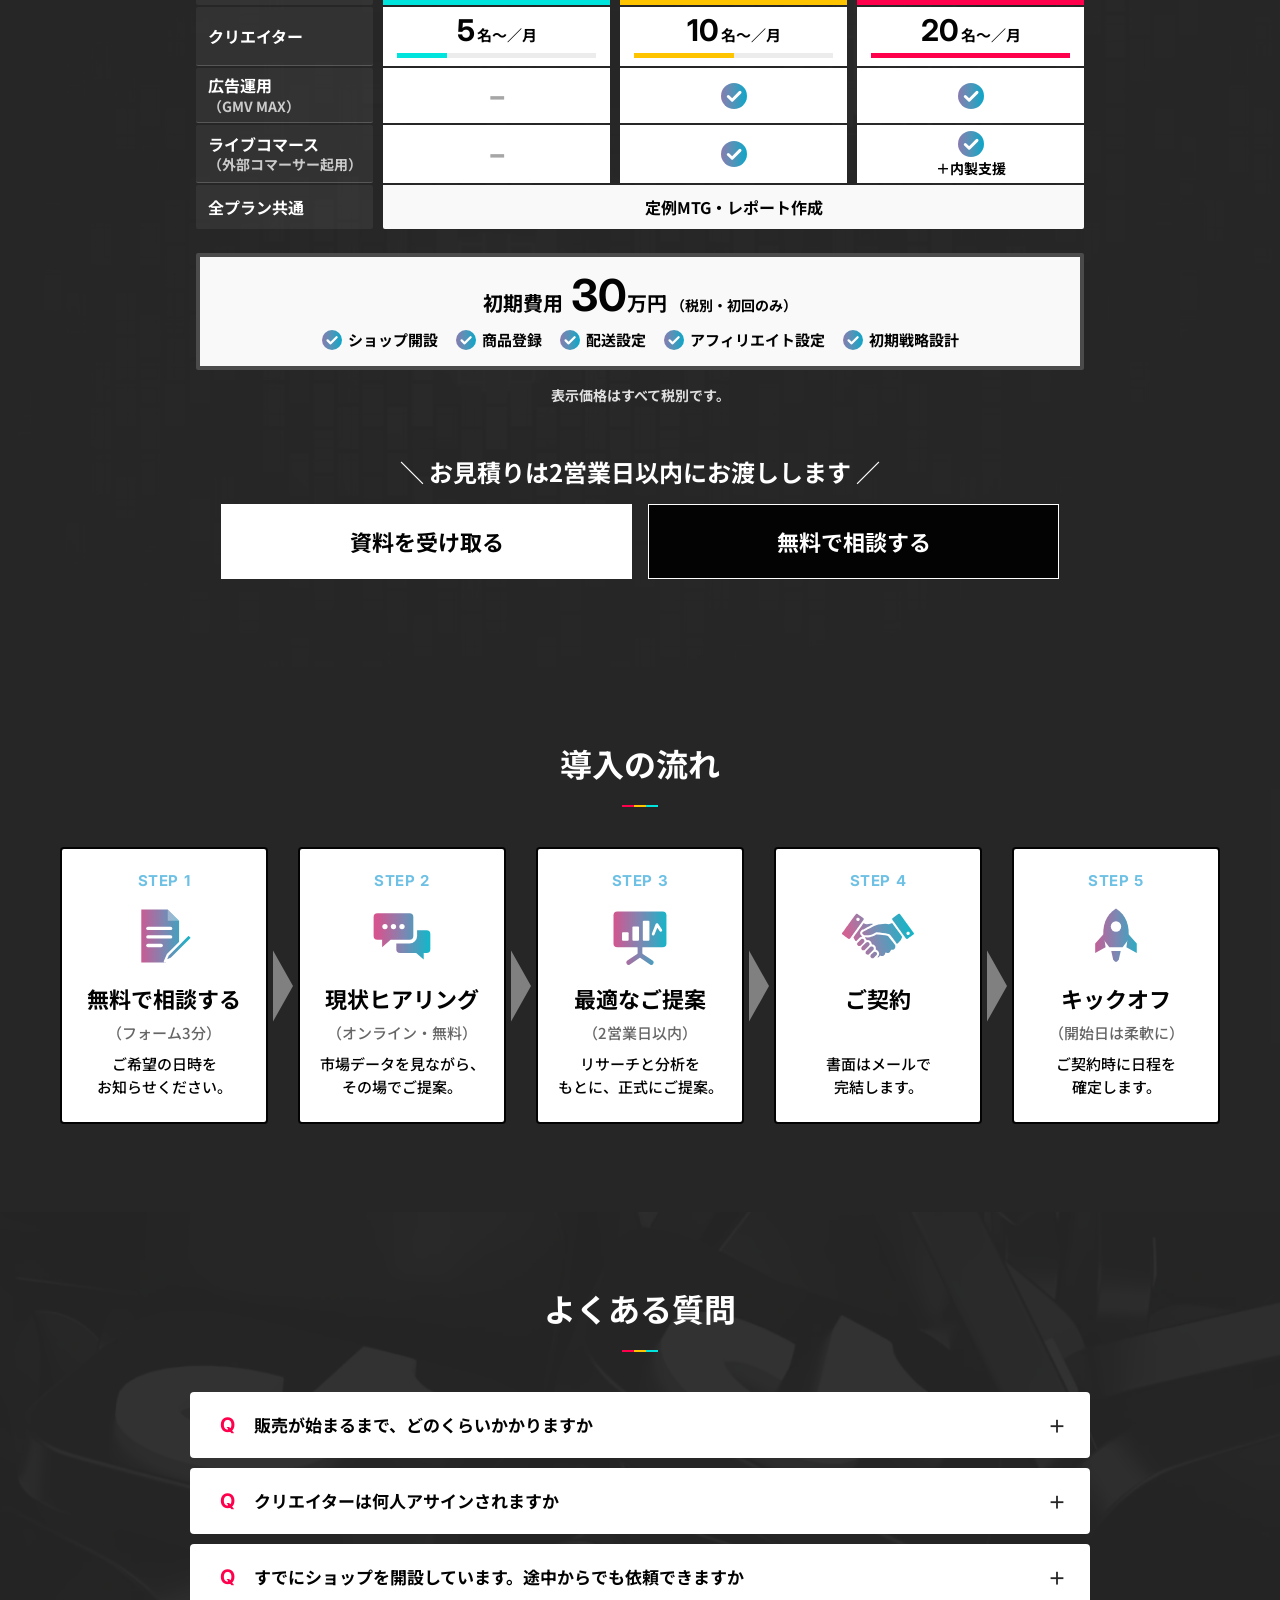
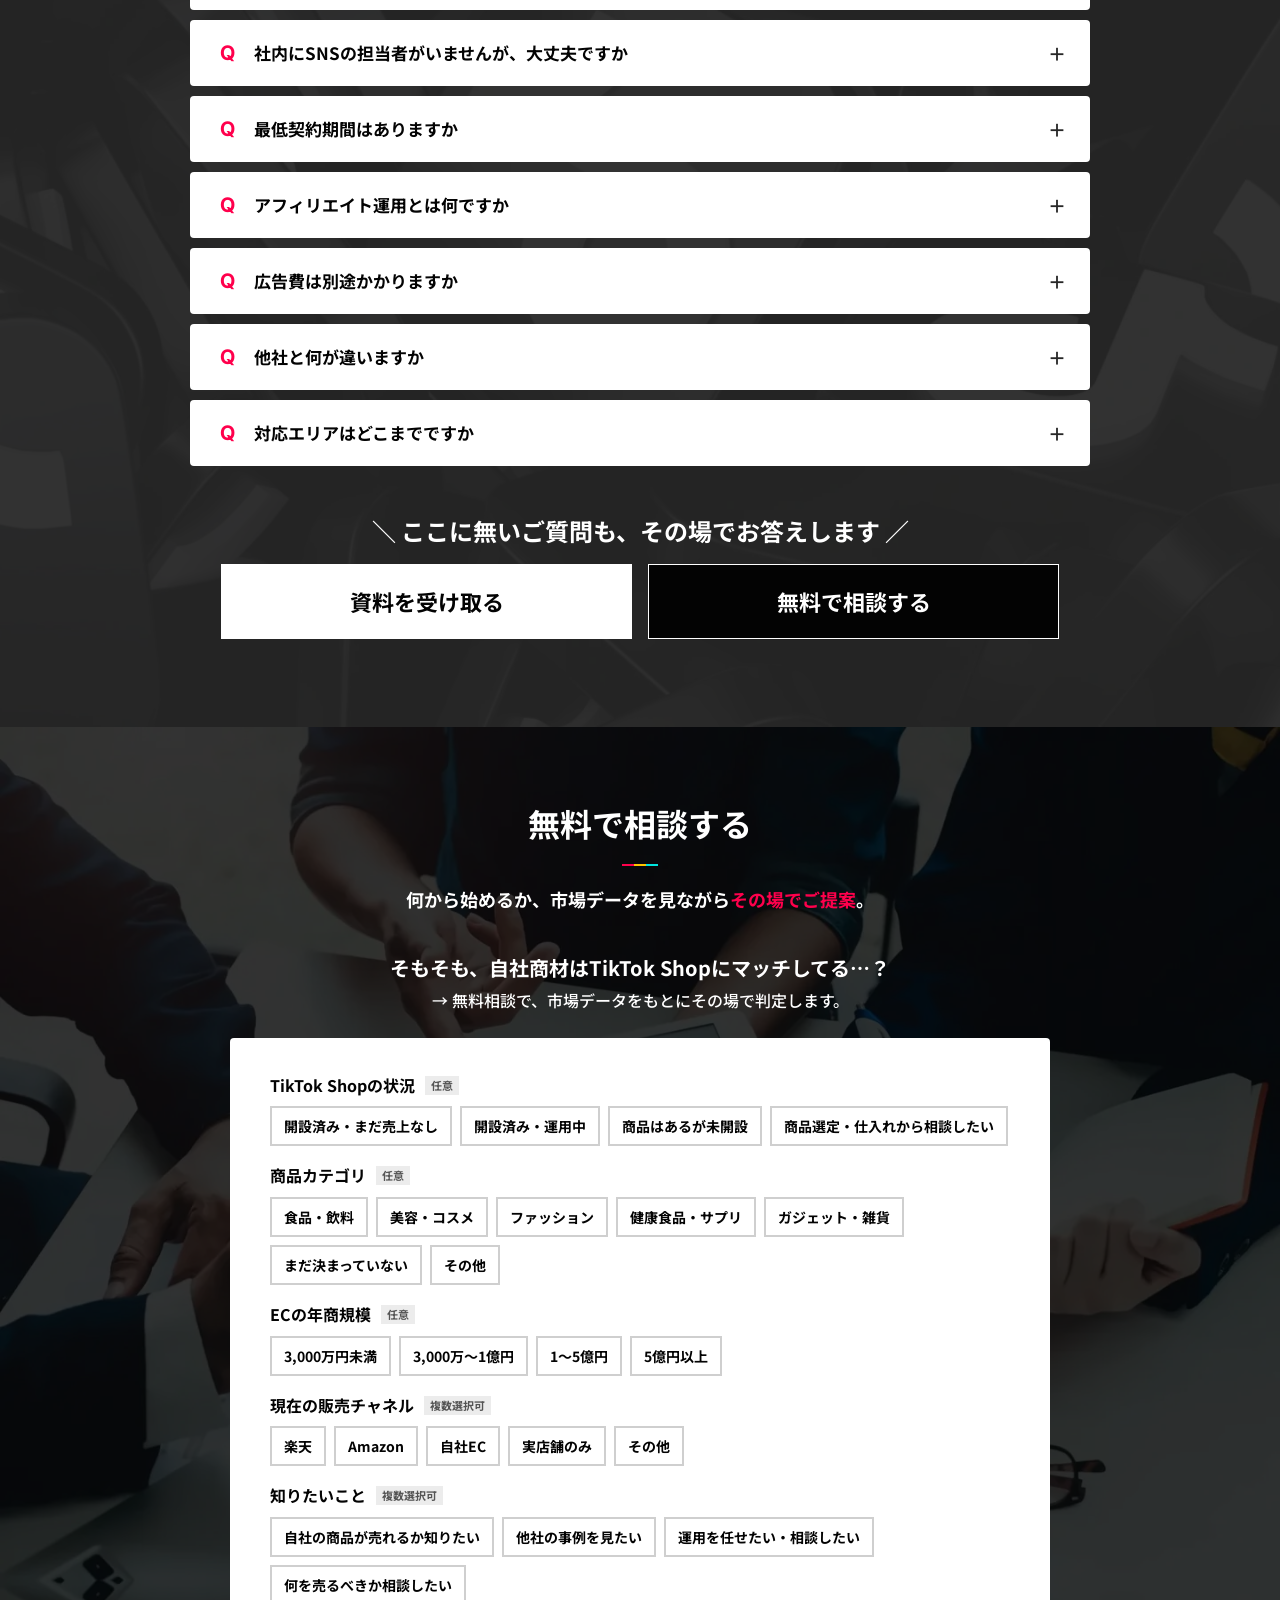
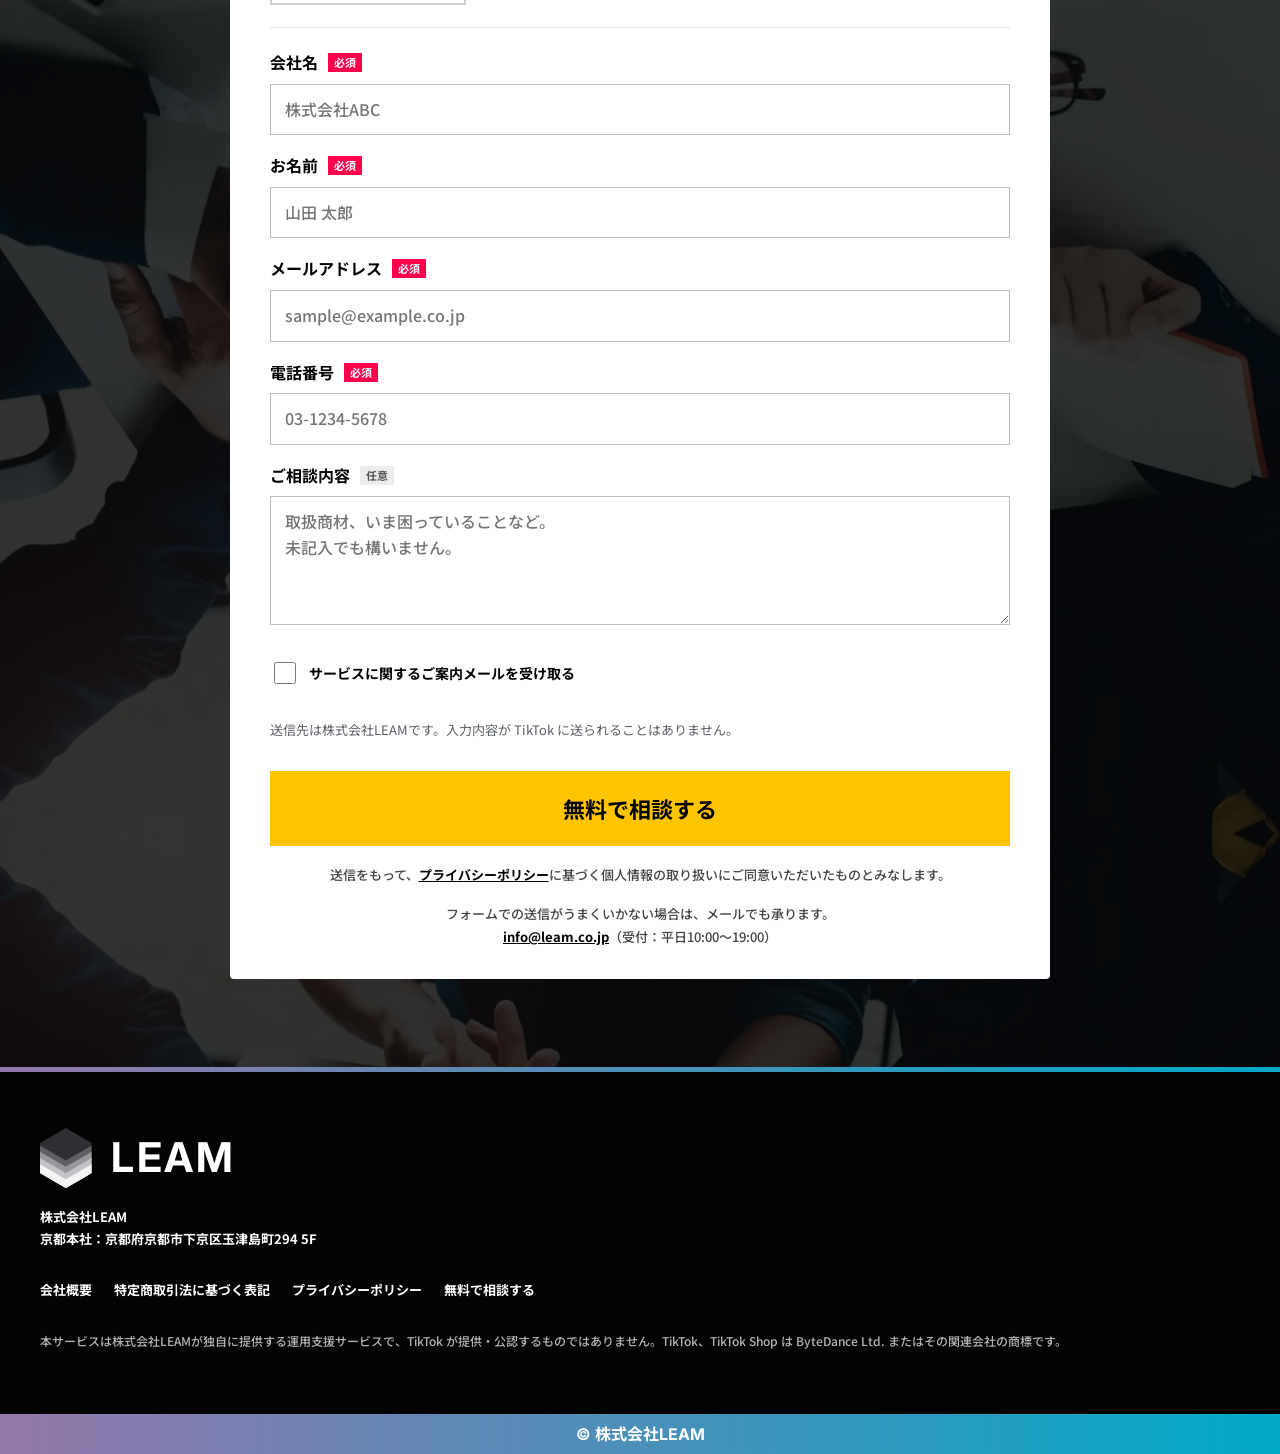
==== commit 7be51d9b: "SOIL 用 LP②に入れ替え（江﨑さん「SOIL用LPは本番化して」「leam-tts.jp と入れ替えるのが安全」） 旧LP（tiktok.leam.co.jp）のデザインに最新の文言・構成・料金" ====
--- a/index.html
+++ b/index.html
@@ -3,16 +3,7 @@
 <head>
 <meta charset="utf-8">
 <meta name="viewport" content="width=device-width,initial-scale=1">
-<!-- Google Tag Manager（旧・広告LPから移植・2026-09-10 SOIL秋山さんの依頼）
-     全ページに設置。/thanks/ でCVタグが発火する（URLに thanks を含む条件）。
-     🔴 コーポレート共通のGA4測定IDは引き続き入れない（GTMコンテナとは別物）。 -->
 <script>(function(w,d,s,l,i){w[l]=w[l]||[];w[l].push({'gtm.start':new Date().getTime(),event:'gtm.js'});var f=d.getElementsByTagName(s)[0],j=d.createElement(s),dl=l!='dataLayer'?'&l='+l:'';j.async=true;j.src='https://www.googletagmanager.com/gtm.js?id='+i+dl;f.parentNode.insertBefore(j,f);})(window,document,'script','dataLayer','GTM-MJXJ549F');</script>
-<!-- End Google Tag Manager -->
-<!-- 🔴 コーポレートサイトとの共通の計測IDは入れない（2026-09-08 江崎さん方針）
-     ・入れないもの＝コーポレートと共通のGA4測定ID。解析ツール側で同一資産として結びついてしまうため
-     ・入れたもの＝旧・広告LPから移植したGTMコンテナ（2026-09-10・SOIL秋山さんの依頼）。
-       これは広告LP専用のコンテナで、コーポレートとは別系統
-     （方針とコンテナIDの詳細は _handoff/【LEAM LP】現在地_20260908.md を参照。ここには書かない） -->
 <meta name="robots" content="noindex,nofollow">
 <title>TikTok Shop運用支援｜ショート動画・LIVE・アフィリエイトを最適化｜株式会社LEAM</title>
 <meta name="description" content="TikTok Shopの運用支援。ショート動画・LIVE・アフィリエイトを最適化し、売上の最大化を支援します。自社MCN運営、データドリブン×クリエイター目線のショート動画コマース最適化。">
@@ -29,22 +20,15 @@
 <link rel="icon" href="assets/img/favicon-32.png" sizes="32x32">
 <link rel="apple-touch-icon" href="assets/img/apple-touch-icon.png">
 <link rel="preconnect" href="https://fonts.googleapis.com"><link rel="preconnect" href="https://fonts.gstatic.com" crossorigin>
-<link rel="stylesheet" href="https://fonts.googleapis.com/css2?family=Inter:wght@700&display=swap">
-<link rel="stylesheet" href="assets/css/style.css?v=20260910a">
-<script type="application/ld+json">
-{"@context":"https://schema.org","@type":"Organization","name":"株式会社LEAM","url":"https://leam-tts.jp/","logo":"https://leam-tts.jp/assets/img/logo.png","address":{"@type":"PostalAddress","addressCountry":"JP","addressRegion":"京都府","streetAddress":"下京区玉津島町294 5F","addressLocality":"京都市"}}
-</script>
+<link rel="stylesheet" href="https://fonts.googleapis.com/css2?family=Inter:wght@700;800&family=Noto+Sans+JP:wght@400;500;600;700;800;900&display=swap">
+<link rel="stylesheet" href="assets/css/canon-parts.css">
+<link rel="stylesheet" href="assets/css/soil-old.css">
 </head>
 <body>
-<!-- Google Tag Manager (noscript) -->
 <noscript><iframe src="https://www.googletagmanager.com/ns.html?id=GTM-MJXJ549F"
  height="0" width="0" style="display:none;visibility:hidden"></iframe></noscript>
-<!-- End Google Tag Manager (noscript) -->
-
-<!-- アイコンスプライト（SVG内に<title>は書かない） -->
-<svg aria-hidden="true" style="position:absolute;width:0;height:0;overflow:hidden">
-  <defs>
-    <clipPath id="hexA"><polygon points="50,0 100,29 100,87 50,116 0,87 0,29"/></clipPath>
+<svg aria-hidden="true" style="position:absolute;width:0;height:0;overflow:hidden"><defs>
+  <clipPath id="hexA"><polygon points="50,0 100,29 100,87 50,116 0,87 0,29"/></clipPath>
     <g id="cube-mark"><g clip-path="url(#hexA)">
       <rect width="100" height="116" fill="#dfe0e2"/>
       <polygon points="0,34 50,63 100,34 100,116 0,116" fill="#c2c3c6"/>
@@ -52,403 +36,117 @@
       <polygon points="0,58 50,87 100,58 100,116 0,116" fill="#5e6064"/>
       <polygon points="0,70 50,99 100,70 100,116 0,116" fill="#111215"/>
     </g></g>
-    <symbol id="ic-check" viewBox="0 0 24 24"><path d="M4 12.5l5.5 5.5L20 6.5" fill="none" stroke="currentColor" stroke-width="2.4" stroke-linecap="round" stroke-linejoin="round"/></symbol>
-    <symbol id="ic-heart" viewBox="0 0 24 24"><path d="M12 21s-7.5-4.8-9.8-9C.6 8.6 2.6 5 6 5c2 0 3.3 1 4 2.2C10.7 6 12 5 14 5c3.4 0 5.4 3.6 3.8 7-2.3 4.2-9.8 9-9.8 9z"/></symbol>
-    <symbol id="ic-shop" viewBox="0 0 24 24"><path d="M6 7h12l1.5 12.5a1 1 0 0 1-1 1.1H5.5a1 1 0 0 1-1-1.1zM9 7a3 3 0 0 1 6 0" fill="none" stroke="currentColor" stroke-width="1.8"/></symbol>
-    <symbol id="ic-open" viewBox="0 0 24 24"><path d="M4 9h16M4 9v10h16V9M4 9l2-4h12l2 4M10 13h4" fill="none" stroke="currentColor" stroke-width="1.6" stroke-linecap="round" stroke-linejoin="round"/></symbol>
-    <symbol id="ic-flat" viewBox="0 0 24 24"><path d="M3 17l6-2 5 1 7-5" fill="none" stroke="currentColor" stroke-width="1.8" stroke-linecap="round" stroke-linejoin="round"/><circle cx="21" cy="11" r="1.8" fill="currentColor"/></symbol>
-    <symbol id="ic-play" viewBox="0 0 24 24"><rect x="3" y="4" width="18" height="16" rx="3" fill="none" stroke="currentColor" stroke-width="1.6"/><path d="M10 9.5v5l4.5-2.5z" fill="currentColor"/></symbol>
-    <symbol id="ic-mail" viewBox="0 0 24 24"><rect x="3" y="5" width="18" height="14" rx="2" fill="none" stroke="currentColor" stroke-width="1.6"/><path d="M4 7l8 6 8-6" fill="none" stroke="currentColor" stroke-width="1.6" stroke-linecap="round"/></symbol>
-    <symbol id="ic-live" viewBox="0 0 24 24"><circle cx="12" cy="12" r="3.2" fill="currentColor"/><path d="M6.5 6.5a8 8 0 0 0 0 11M17.5 6.5a8 8 0 0 1 0 11" fill="none" stroke="currentColor" stroke-width="1.7" stroke-linecap="round"/></symbol>
-    <symbol id="ic-fit" viewBox="0 0 24 24"><rect x="3.5" y="7" width="11" height="11" rx="1.5" fill="none" stroke="currentColor" stroke-width="1.6"/><path d="M13.5 10.5l3 3 4.5-6" fill="none" stroke="currentColor" stroke-width="1.9" stroke-linecap="round" stroke-linejoin="round"/></symbol>
-    <symbol id="ic-cn" viewBox="0 0 24 24"><circle cx="12" cy="12" r="8.5" fill="none" stroke="currentColor" stroke-width="1.6"/><path d="M3.5 12h17M12 3.5c2.6 2.3 4 5.2 4 8.5s-1.4 6.2-4 8.5c-2.6-2.3-4-5.2-4-8.5s1.4-6.2 4-8.5z" fill="none" stroke="currentColor" stroke-width="1.4"/></symbol>
-    <symbol id="ic-db" viewBox="0 0 24 24"><ellipse cx="12" cy="5.5" rx="7.5" ry="2.8" fill="none" stroke="currentColor" stroke-width="1.6"/><path d="M4.5 5.5v6c0 1.6 3.4 2.8 7.5 2.8s7.5-1.2 7.5-2.8v-6M4.5 11.5v6c0 1.6 3.4 2.8 7.5 2.8s7.5-1.2 7.5-2.8v-6" fill="none" stroke="currentColor" stroke-width="1.6"/></symbol>
-    <symbol id="ic-team" viewBox="0 0 24 24"><circle cx="8" cy="8.5" r="3" fill="none" stroke="currentColor" stroke-width="1.6"/><circle cx="16.5" cy="10" r="2.4" fill="none" stroke="currentColor" stroke-width="1.6"/><path d="M3.5 19c.6-3 2.4-4.6 4.5-4.6s3.9 1.6 4.5 4.6M13.6 18.6c.5-2.2 1.6-3.4 2.9-3.4 1.4 0 2.5 1.2 3 3.4" fill="none" stroke="currentColor" stroke-width="1.6" stroke-linecap="round"/></symbol>
-    <symbol id="ic-gem" viewBox="0 0 24 24"><path d="M7 4h10l4 5-9 11L3 9zM3 9h18M9.5 9L12 4l2.5 5" fill="none" stroke="currentColor" stroke-width="1.6" stroke-linejoin="round"/></symbol>
-    <symbol id="ic-target" viewBox="0 0 24 24"><circle cx="12" cy="12" r="8.5" fill="none" stroke="currentColor" stroke-width="1.6"/><circle cx="12" cy="12" r="4.5" fill="none" stroke="currentColor" stroke-width="1.6"/><circle cx="12" cy="12" r="1.4" fill="currentColor"/></symbol>
-    <symbol id="ic-assign" viewBox="0 0 24 24"><circle cx="9" cy="8" r="3.2" fill="none" stroke="currentColor" stroke-width="1.6"/><path d="M3.5 19.5c.7-3.4 2.9-5.3 5.5-5.3s4.8 1.9 5.5 5.3M16 8.5l2 2 4-4.5" fill="none" stroke="currentColor" stroke-width="1.7" stroke-linecap="round" stroke-linejoin="round"/></symbol>
-    <symbol id="ic-make" viewBox="0 0 24 24"><rect x="3" y="4" width="18" height="13" rx="2" fill="none" stroke="currentColor" stroke-width="1.6"/><path d="M10 8v5l4-2.5zM8 20.5h8" fill="none" stroke="currentColor" stroke-width="1.6" stroke-linecap="round"/></symbol>
-    <symbol id="ic-meter" viewBox="0 0 24 24"><path d="M4 19a8.5 8.5 0 1 1 16 0" fill="none" stroke="currentColor" stroke-width="1.7" stroke-linecap="round"/><path d="M12 15l4-5" stroke="currentColor" stroke-width="1.8" stroke-linecap="round"/><circle cx="12" cy="15" r="1.6" fill="currentColor"/></symbol>
-    <symbol id="ic-loop" viewBox="0 0 24 24"><path d="M4 10a8 8 0 0 1 14.9-2.5M20 14a8 8 0 0 1-14.9 2.5" fill="none" stroke="currentColor" stroke-width="1.7" stroke-linecap="round"/><path d="M18.5 3.5l.5 4-4-.4M5.5 20.5l-.5-4 4 .4" fill="none" stroke="currentColor" stroke-width="1.7" stroke-linecap="round" stroke-linejoin="round"/></symbol>
-    <symbol id="rl-planner" viewBox="0 0 48 48"><rect x="8" y="10" width="32" height="30" rx="3" fill="none" stroke="currentColor" stroke-width="1.8"/><path d="M8 18h32M16 10V6M32 10V6" fill="none" stroke="currentColor" stroke-width="1.8" stroke-linecap="round"/><path d="M14 25h6M21 25h6M28 25h6M14 32h6M21 32h6" fill="none" stroke="currentColor" stroke-width="1.8" stroke-linecap="round"/></symbol>
-    <symbol id="rl-director" viewBox="0 0 48 48"><rect x="8" y="18" width="32" height="20" rx="3" fill="none" stroke="currentColor" stroke-width="1.8"/><path d="M8 18l4-8 28 4-2 4M15 11.5l5 5M23 12.5l5 5M31 13.5l5 5" fill="none" stroke="currentColor" stroke-width="1.8" stroke-linejoin="round"/></symbol>
-    <symbol id="rl-analyst" viewBox="0 0 48 48"><path d="M9 8v30h30" fill="none" stroke="currentColor" stroke-width="1.8" stroke-linecap="round"/><path d="M14 30l7-8 6 4 8-11" fill="none" stroke="currentColor" stroke-width="1.8" stroke-linecap="round" stroke-linejoin="round"/><circle cx="35" cy="15" r="2.2" fill="currentColor"/></symbol>
-    <symbol id="ic-fresh" viewBox="0 0 16 16"><path d="M13.5 8a5.5 5.5 0 1 1-1.6-3.9" fill="none" stroke="currentColor" stroke-width="1.6" stroke-linecap="round"/><path d="M12.2 1.6l.3 2.8-2.8-.3" fill="none" stroke="currentColor" stroke-width="1.6" stroke-linecap="round" stroke-linejoin="round"/></symbol>
-  </defs>
-</svg>
+  <clipPath id="hexB"><polygon points="50,0 100,29 100,87 50,116 0,87 0,29"/></clipPath>
+    <g id="cube-mark-inv"><g clip-path="url(#hexB)">
+      <rect width="100" height="116" fill="#2e2f33"/>
+      <polygon points="0,34 50,63 100,34 100,116 0,116" fill="#5e6064"/>
+      <polygon points="0,46 50,75 100,46 100,116 0,116" fill="#96989c"/>
+      <polygon points="0,58 50,87 100,58 100,116 0,116" fill="#c2c3c6"/>
+      <polygon points="0,70 50,99 100,70 100,116 0,116" fill="#f4f4f5"/>
+    </g></g>
+</defs></svg>
 
 <header class="hd">
-  <div class="wrap">
-    <div class="bd"><span class="brand"><svg viewBox="0 0 100 116" aria-hidden="true"><use href="#cube-mark"/></svg><span class="brand-name">LEAM</span></span></div>
-    <nav>
-      <a href="#reasons">選ばれる理由</a><a href="#cycle">進め方</a><a href="#price">料金</a><a href="#faq">よくある質問</a>
-      <a href="company/">会社概要</a><a href="#contact" class="navcta">無料で相談する</a>
+  <div class="hd-in">
+    <a class="hd-logo" href="#top" aria-label="LEAM ページの先頭へ"><span class="brand"><svg viewBox="0 0 100 116" aria-hidden="true"><use href="#cube-mark"/></svg><span class="brand-name">LEAM</span></span></a>
+    <nav class="hd-nav" aria-label="ページ内">
+      <a href="#reasons">選ばれる理由</a><a href="#casting">進め方</a><a href="#price">料金</a><a href="#faq">よくある質問</a>
     </nav>
+    <a class="hd-btn hd-doc" href="#contact" data-intent="doc">資料を受け取る</a>
+    <a class="hd-btn hd-w" href="#contact">無料で相談する</a>
   </div>
 </header>
 
 <main>
 
-<!-- 1. FV（案1 黒ステージ・FB-01/02/03） -->
-<section class="fv fv-hero">
- <div class="wrap">
-  <div class="hero-grid">
-  <div>
-    <p class="eyebrow">TikTok Shop Full Support</p>
-    <div class="fv-tags">
-      <span class="ptag ptag--c">データ分析 × ショート動画コマース最適化</span>
-    </div>
-    <h1><span class="glitch">TikTok Shop</span> 運用支援</h1>
-    <p class="h1sub"><span>ショート動画・LIVE・アフィリエイトを</span><span>最適化し、</span><span>売上を最大化。</span></p>
-    <p class="sub">自社でクリエイター事務所（MCN）を運営しています。所属200名以上の<strong>現場目線</strong>と<strong>データ分析</strong>で、TikTok Shop運用を最適化します。</p>
-    <div class="BB-facts" role="list" aria-label="LEAMの実績">
-  <div class="BB-card" role="listitem">
-    <span class="BB-icon" aria-hidden="true"><svg viewBox="0 0 24 24" fill="none" stroke="currentColor" stroke-width="1.8" stroke-linecap="round" stroke-linejoin="round"><path d="M7 3h7l4 4v14H7z"/><path d="M14 3v4h4"/><line x1="10.2" y1="12.5" x2="14.8" y2="12.5"/><line x1="10.2" y1="16" x2="14.8" y2="16"/></svg></span>
-    <span class="BB-txt"><span class="BB-label">EC・SNS支援</span><span class="BB-value">累計300社</span></span>
-  </div>
-  <div class="BB-card" role="listitem">
-    <span class="BB-icon" aria-hidden="true"><svg viewBox="0 0 24 24" fill="none" stroke="currentColor" stroke-width="1.8" stroke-linecap="round" stroke-linejoin="round"><circle cx="12" cy="7.6" r="3.3"/><path d="M5.3 19.4c.9-3.5 3.5-5.3 6.7-5.3s5.8 1.8 6.7 5.3"/></svg></span>
-    <span class="BB-txt"><span class="BB-label">所属クリエイター</span><span class="BB-value">200名以上</span></span>
-  </div>
-  <div class="BB-card" role="listitem">
-    <span class="BB-icon" aria-hidden="true"><svg viewBox="0 0 24 24" fill="none" stroke="currentColor" stroke-width="1.8" stroke-linecap="round" stroke-linejoin="round"><ellipse cx="12" cy="5.4" rx="7.2" ry="2.6"/><path d="M4.8 5.4v6c0 1.5 3.2 2.6 7.2 2.6s7.2-1.1 7.2-2.6v-6M4.8 11.4v6c0 1.5 3.2 2.6 7.2 2.6s7.2-1.1 7.2-2.6v-6"/></svg></span>
-    <span class="BB-txt"><span class="BB-label">市場データ蓄積</span><span class="BB-value">54万件以上</span></span>
-  </div>
-</div>
-                    <div class="cta-row">
-      <a href="#contact" class="btn">無料で相談する</a>
-    </div>
-  </div>
-  <div class="stage">
-    <span class="fvpts" aria-hidden="true"><i></i><i></i><i></i><i></i></span>
-    <div class="xcmt xc1" aria-hidden="true"><span class="av a1"></span><p><b>はな</b>フォローしました！</p></div>
-    <div class="xcmt xc2" aria-hidden="true"><span class="av a2"></span><p><b>りこ</b>ベタつかないですか？</p></div>
-    <div class="xcmt xc3" aria-hidden="true"><span class="av a3"></span><p><b>momo</b>リピ確定です</p></div>
-    <div class="xsold xsold--nf v5_fvsold-wrap" aria-hidden="true"><div class="NF-card NF-sold v5_fvsold-mo" role="status" aria-label="購入通知（画面はイメージです）">
-    <div class="NF-sold-row">
-      <span class="NF-sold-icon" aria-hidden="true">
-        <svg viewBox="0 0 24 24" fill="none" stroke="#ffffff" stroke-width="2" stroke-linecap="round" stroke-linejoin="round">
-          <path d="M6 8h12l-1.1 12.2a1.6 1.6 0 0 1-1.6 1.4H8.7a1.6 1.6 0 0 1-1.6-1.4L6 8z"/>
-          <path d="M9 10V6a3 3 0 0 1 6 0v4"/>
-        </svg>
-      </span>
-      <span class="NF-sold-main">
-        <span class="NF-sold-top">
-          <span class="NF-sold-badge">SOLD</span>
-          <span class="NF-sold-dot" aria-hidden="true"></span>
+<section class="fv" id="top">
+  <div class="fv-in">
+    <div class="fv-copy">
+            <p class="bx fv-tag">データ分析 × ショート動画コマース最適化</p>
+      <h1 class="fv-h1"><span class="k">TikTok Shop</span><span class="p">運用支援</span></h1>
+      <p class="bx fv-sub1"><span class="nb">ショート動画・LIVE・アフィリエイトを</span><span class="nb">最適化し、<em>売上を<wbr>最大化。</em></span></p>
+      <svg class="lw-defs" width="0" height="0" aria-hidden="true"><defs><linearGradient id="lwgold" x1="0" y1="0" x2="0" y2="1"><stop offset="0" stop-color="#FFFFFF"/><stop offset=".5" stop-color="#FBF1DA"/><stop offset="1" stop-color="#E6C487"/></linearGradient><filter id="lwglow" x="-20%" y="-30%" width="140%" height="160%"><feDropShadow dx="0" dy="1.5" stdDeviation="3" flood-color="#0B1024" flood-opacity=".8"/></filter></defs></svg>
+      <ul class="fv-laurels" aria-label="LEAMの実績">
+        <li aria-label="EC・SNS支援 累計300社"><svg viewBox="0 0 282 271" aria-hidden="true"><image href="assets/old/hd/wreath.png" width="282" height="271"/><text class="lw-l" x="141" y="90">EC・SNS支援</text><text class="lw-l" x="141" y="116">累計</text><text class="lw-n lw-pc" x="56.4" y="184">300</text><text class="lw-u1 lw-pc" x="185.6" y="184">社</text><text class="lw-n lw-sp lw-st" x="56.4" y="168">300</text><text class="lw-u1 lw-sp lw-st" x="185.6" y="168">社</text></svg><span class="lw-cap" aria-hidden="true">EC・SNS支援<br>累計</span></li>
+        <li aria-label="所属クリエイター 200名以上"><svg viewBox="0 0 282 271" aria-hidden="true"><image href="assets/old/hd/wreath.png" width="282" height="271"/><text class="lw-l" x="141" y="90">所属</text><text class="lw-l" x="141" y="116">クリエイター</text><text class="lw-n lw-pc" x="50.4" y="184">200</text><text class="lw-u2 lw-pc" x="179.6" y="157">名</text><text class="lw-u2 lw-pc" x="179.6" y="184">以上</text><text class="lw-n lw-sp" x="141" y="168">200</text><text class="lw-u2 lw-sp" x="141" y="212">名以上</text></svg><span class="lw-cap" aria-hidden="true">所属<br>クリエイター</span></li>
+        <li aria-label="市場データ蓄積 54万件以上"><svg viewBox="0 0 282 271" aria-hidden="true"><image href="assets/old/hd/wreath.png" width="282" height="271"/><text class="lw-l" x="141" y="90">市場データ</text><text class="lw-l" x="141" y="116">蓄積</text><text class="lw-n lw-pc" x="70.9" y="184">54</text><text class="lw-u2 lw-pc" x="159.1" y="157">万件</text><text class="lw-u2 lw-pc" x="159.1" y="184">以上</text><text class="lw-n lw-sp" x="141" y="168">54</text><text class="lw-u2 lw-sp" x="141" y="212">万件以上</text></svg><span class="lw-cap" aria-hidden="true">市場データ<br>蓄積</span></li>
+      </ul>
+      <a class="fv-cta" href="#contact">無料で相談する</a>
+    </div>
+    <div class="fv-visual"><img src="assets/old/fv-phone-cart.webp" width="1566" height="1438" alt="TikTok Shopの画面とショッピングカート"></div>
+  </div>
+</section>
+
+<section id="worries" class="sec sec--graph">
+  <div class="wrap">
+    <div class="sec-hd">
+      <h2 class="bx">このような<wbr>お悩みは<br class="sp">ございませんか？</h2>
+      <span class="sec-ul" aria-hidden="true"></span>
+    </div>
+    <ul class="walls">
+      <li class="bx wall"><span class="wall-ph"><img src="assets/old/hd/worry-1.webp" width="160" height="160" alt=""></span>
+        <p>ショップは<wbr>開設したのに<br>売上が<wbr>伸びない…。<br>どう<wbr>運営すれば<wbr>良いの？</p></li>
+      <li class="bx wall"><span class="wall-ph"><img src="assets/old/hd/worry-2.webp" width="160" height="160" alt=""></span>
+        <p>そも<wbr>そも、<br>TikTok&nbsp;Shopの<wbr>勝ちパターンって…？</p></li>
+      <li class="bx wall"><span class="wall-ph"><img src="assets/old/hd/worry-3.webp" width="160" height="160" alt=""></span>
+        <p>クリエイターに<wbr><span class="ib-sp">声を<wbr>かけても、</span><br>応募も<wbr>返事も<wbr>こない…</p></li>
+      <li class="bx wall"><span class="wall-ph"><img src="assets/old/hd/worry-4.webp" width="160" height="160" alt=""></span>
+        <p>ライブコマースを<wbr>試したのに、<br>注文されない…なぜ？</p></li>
+    </ul>
+  </div>
+</section>
+
+<section id="reasons" class="sec sec--neon sec--sol">
+  <div class="tri" aria-hidden="true"><svg viewBox="0 0 506 144"><defs><linearGradient id="trig" x1="0" y1="0" x2="1" y2="0"><stop offset="0" stop-color="#8C85B0"/><stop offset=".5" stop-color="#5294BB"/><stop offset="1" stop-color="#18A6BA"/></linearGradient></defs><path d="M0 0H506L253 144Z" fill="url(#trig)"/></svg><span>そのお悩み</span></div>
+  <div class="wrap">
+    <div class="sec-hd rs-hd">
+      <h2 class="bx rs-h">
+        <span class="rs-pair">
+          <span class="rs-b"><span class="rs-bw">自社MCN</span><span class="rs-bs">（クリエイター事務所）</span></span>
+          <span class="rs-x">×</span>
+          <span class="rs-b"><span class="rs-bw">自社データベース</span></span>
         </span>
-        <p class="NF-sold-title">購入されました</p>
-      </span>
-    </div>
-    <p class="NF-sold-note">たったいま・画面はイメージです</p>
-  </div></div>
-        <div class="phone" aria-hidden="true">
-      <div class="screen">
-        <div class="feed">
-          <div class="scene sc-live">
-            <div class="s-glow1"></div><div class="s-glow2"></div>
-            <div class="lv-top">
-              <span class="lv-host"><span class="av a1"></span><span class="lv-name">LEAM公式</span><button class="lv-follow" type="button">フォロー</button></span>
-              <span class="lv-eye"><svg viewBox="0 0 24 24"><path d="M2 12s3.5-6 10-6 10 6 10 6-3.5 6-10 6S2 12 2 12z"/><circle cx="12" cy="12" r="2.6"/></svg>1.2万</span>
-              <span class="lv-x"><svg viewBox="0 0 24 24" width="10" height="10"><path d="M5 5l14 14M19 5L5 19" stroke="#fff" stroke-width="2" stroke-linecap="round" fill="none"/></svg></span>
-            </div>
-            <span class="lv-badgechip">LIVE<i style="font-style:normal;opacity:.85">解説中</i></span>
-            <div class="prodart"><span class="glowpad"></span>
-              <svg aria-hidden="true" width="150" height="180" viewBox="0 0 150 180" xmlns="http://www.w3.org/2000/svg"><rect x="26" y="70" width="52" height="88" rx="10" fill="#FDEBEF"/><rect x="26" y="70" width="52" height="88" rx="10" fill="none" stroke="#F3A7B5" stroke-width="1.5"/><rect x="40" y="46" width="24" height="26" rx="4" fill="#E8B7C0"/><rect x="46" y="22" width="12" height="26" rx="6" fill="#C2203A"/><circle cx="52" cy="20" r="9" fill="#E8324A"/><rect x="36" y="96" width="32" height="34" rx="4" fill="#fff" opacity=".85"/><rect x="41" y="104" width="22" height="4" rx="2" fill="#E8B7C0"/><rect x="41" y="113" width="16" height="4" rx="2" fill="#F3C6CF"/><rect x="92" y="58" width="42" height="100" rx="7" fill="#F7D9DF"/><rect x="92" y="58" width="42" height="100" rx="7" fill="none" stroke="#F3A7B5" stroke-width="1.5"/><rect x="100" y="84" width="26" height="5" rx="2.5" fill="#C2203A"/><rect x="100" y="96" width="18" height="4" rx="2" fill="#E8B7C0"/></svg></div>
-            <div class="cstream">
-              <div class="cmt c1"><span class="av a1"></span><p><b>ゆあ</b>ずっと気になってた</p></div>
-              <div class="cmt c2"><span class="av a2"></span><p><b>mei</b>乾燥肌でも使える？</p></div>
-            </div>
-            <div class="lv-pop"><span class="pp-no">1</span>
-              <span class="pp-th"><svg viewBox="0 0 44 44" aria-hidden="true"><rect x="14" y="4" width="6" height="5" rx="1.5" fill="#C2203A"/><rect x="12" y="9" width="10" height="4" rx="1" fill="#E0899B"/><path d="M13 13 C13 16 8 17 8 22 L8 36 C8 39 10 40 13 40 L21 40 C24 40 26 39 26 36 L26 22 C26 17 21 16 21 13 Z" fill="#FBDCE2"/><path d="M9.5 26 L24.5 26 L24.5 36 C24.5 38 23 38.8 21 38.8 L13 38.8 C11 38.8 9.5 38 9.5 36 Z" fill="#E8324A"/><rect x="11" y="20" width="12" height="9" rx="1" fill="#fff" opacity=".92"/><rect x="30" y="12" width="9" height="26" rx="1.5" fill="#F3A7B5"/><rect x="30" y="12" width="9" height="26" rx="1.5" fill="none" stroke="#E0899B" stroke-width=".8"/></svg></span>
-              <span class="pp-body"><span class="pp-name">高保湿美容液 30mL</span><span class="pp-meta">送料無料・クーポン配布中</span>
-              <span class="pp-row"><span class="pp-price"><small>¥</small>2,980</span><span class="pp-buy">購入する</span></span></span>
-            </div>
-            <div class="lv-bottom">
-              <span class="lv-cart"><svg><use href="#ic-shop"/></svg><b>3</b></span>
-              <span class="lv-in">コメントを書く…</span>
-              <span class="lv-ic"><svg viewBox="0 0 24 24"><rect x="4" y="9" width="16" height="11" rx="2"/><path d="M4 12h16M12 9v11M8.5 9C6.5 9 5.5 7.5 6 6.2 6.6 4.8 9 4.8 10 6c.8 1 1.4 2 2 3 .6-1 1.2-2 2-3 1-1.2 3.4-1.2 4 .2.5 1.3-.5 2.8-2.5 2.8z"/></svg></span>
-              <span class="lv-ic pk"><svg><use href="#ic-heart"/></svg></span>
-            </div>
-          </div>
-          <div class="scene sc-short">
-            <div class="s-glow1" style="background:rgba(37,244,238,.28)"></div>
-            <div class="prodart"><span class="glowpad"></span>
-              <svg aria-hidden="true" width="150" height="180" viewBox="0 0 150 180" xmlns="http://www.w3.org/2000/svg"><rect x="26" y="70" width="52" height="88" rx="10" fill="#FDEBEF"/><rect x="26" y="70" width="52" height="88" rx="10" fill="none" stroke="#F3A7B5" stroke-width="1.5"/><rect x="40" y="46" width="24" height="26" rx="4" fill="#E8B7C0"/><rect x="46" y="22" width="12" height="26" rx="6" fill="#C2203A"/><circle cx="52" cy="20" r="9" fill="#E8324A"/><rect x="36" y="96" width="32" height="34" rx="4" fill="#fff" opacity=".85"/><rect x="41" y="104" width="22" height="4" rx="2" fill="#E8B7C0"/><rect x="41" y="113" width="16" height="4" rx="2" fill="#F3C6CF"/><rect x="92" y="58" width="42" height="100" rx="7" fill="#F7D9DF"/><rect x="92" y="58" width="42" height="100" rx="7" fill="none" stroke="#F3A7B5" stroke-width="1.5"/><rect x="100" y="84" width="26" height="5" rx="2.5" fill="#C2203A"/><rect x="100" y="96" width="18" height="4" rx="2" fill="#E8B7C0"/></svg></div>
-            <div class="sh-rail">
-              <span class="sr-av"><i>+</i></span>
-              <span class="sr-it lk"><svg><use href="#ic-heart"/></svg>12.4万</span>
-              <span class="sr-it"><svg viewBox="0 0 24 24"><path d="M12 3C6.7 3 2.5 6.7 2.5 11.2c0 2.6 1.4 4.9 3.6 6.4-.2 1-.7 2.3-1.6 3.4 1.9-.3 3.5-1 4.6-1.7 .9.2 1.9.4 2.9.4 5.3 0 9.5-3.7 9.5-8.2S17.3 3 12 3z"/></svg>1,032</span>
-              <span class="sr-it"><svg viewBox="0 0 24 24"><path d="M6 3h12v18l-6-4.5L6 21z"/></svg>8,530</span>
-              <span class="sr-it"><svg viewBox="0 0 24 24"><path d="M14 9V5l8 7-8 7v-4C8 15 5 17 3 20c0-6 3-10 11-11z"/></svg>共有</span>
-              <span class="sr-disc"></span>
-            </div>
-            <div class="sh-cap">
-              <p class="sh-user">@sample_creator_jp</p>
-              <p class="sh-txt">乾燥で夕方ファンデ浮く人へ <em>#PR #スキンケア</em></p>
-              <p class="sh-music"><svg viewBox="0 0 24 24"><path d="M9 18.5a3 3 0 1 1-2-2.8V5l11-2v12.5a3 3 0 1 1-2-2.8V7.5L9 9z"/></svg><span>オリジナル楽曲 - yuna</span></p>
-            </div>
-            <div class="sh-anchor"><span class="ac"><svg><use href="#ic-shop"/></svg></span><p>保湿クリーム 50g</p><b>¥2,980</b><span class="ch">›</span></div>
-          </div>
-          <div class="scene sc-live">
-            <div class="s-glow1"></div><div class="s-glow2"></div>
-            <div class="lv-top">
-              <span class="lv-host"><span class="av a1"></span><span class="lv-name">LEAM公式</span><button class="lv-follow" type="button">フォロー</button></span>
-              <span class="lv-eye"><svg viewBox="0 0 24 24"><path d="M2 12s3.5-6 10-6 10 6 10 6-3.5 6-10 6S2 12 2 12z"/><circle cx="12" cy="12" r="2.6"/></svg>1.2万</span>
-              <span class="lv-x"><svg viewBox="0 0 24 24" width="10" height="10"><path d="M5 5l14 14M19 5L5 19" stroke="#fff" stroke-width="2" stroke-linecap="round" fill="none"/></svg></span>
-            </div>
-            <span class="lv-badgechip">LIVE<i style="font-style:normal;opacity:.85">解説中</i></span>
-            <div class="lv-toast"><svg><use href="#ic-shop"/></svg>カートに追加されました</div>
-            <div class="prodart"><span class="glowpad"></span>
-              <svg aria-hidden="true" width="150" height="180" viewBox="0 0 150 180" xmlns="http://www.w3.org/2000/svg"><rect x="26" y="70" width="52" height="88" rx="10" fill="#FDEBEF"/><rect x="26" y="70" width="52" height="88" rx="10" fill="none" stroke="#F3A7B5" stroke-width="1.5"/><rect x="40" y="46" width="24" height="26" rx="4" fill="#E8B7C0"/><rect x="46" y="22" width="12" height="26" rx="6" fill="#C2203A"/><circle cx="52" cy="20" r="9" fill="#E8324A"/><rect x="36" y="96" width="32" height="34" rx="4" fill="#fff" opacity=".85"/><rect x="41" y="104" width="22" height="4" rx="2" fill="#E8B7C0"/><rect x="41" y="113" width="16" height="4" rx="2" fill="#F3C6CF"/><rect x="92" y="58" width="42" height="100" rx="7" fill="#F7D9DF"/><rect x="92" y="58" width="42" height="100" rx="7" fill="none" stroke="#F3A7B5" stroke-width="1.5"/><rect x="100" y="84" width="26" height="5" rx="2.5" fill="#C2203A"/><rect x="100" y="96" width="18" height="4" rx="2" fill="#E8B7C0"/></svg></div>
-            <div class="cstream">
-              <div class="cmt c1"><span class="av a3"></span><p><b>もも</b>いまポチりました！</p></div>
-              <div class="cmt c2"><span class="av a1"></span><p><b>rin</b>タイムセール間に合った</p></div>
-            </div>
-            <div class="lv-pop"><span class="pp-no">2</span>
-              <span class="pp-th" style="background:#E6F7F6"><svg viewBox="0 0 44 44" aria-hidden="true"><ellipse cx="26" cy="14" rx="13" ry="4.5" fill="#BFEEEA"/><rect x="13" y="14" width="26" height="6" rx="2" fill="#0E7490"/><path d="M14 20 L38 20 L37 38 C37 40 34 41 26 41 C18 41 15 40 15 38 Z" fill="#D9F6F5"/><rect x="17" y="24" width="18" height="10" rx="1.5" fill="#fff" opacity=".95"/><rect x="5" y="16" width="7" height="20" rx="2.5" fill="#EAF9F8"/><rect x="6" y="13" width="5" height="4" rx="1" fill="#0E7490"/></svg></span>
-              <span class="pp-body"><span class="pp-name">保湿クリーム 50g</span><span class="pp-meta">送料無料・クーポン配布中</span>
-              <span class="pp-row"><span class="pp-price"><small>¥</small>2,980</span><span class="pp-buy">購入する</span></span></span>
-            </div>
-            <div class="lv-bottom">
-              <span class="lv-cart"><svg><use href="#ic-shop"/></svg><b>4</b></span>
-              <span class="lv-in">コメントを書く…</span>
-              <span class="lv-ic"><svg viewBox="0 0 24 24"><rect x="4" y="9" width="16" height="11" rx="2"/><path d="M4 12h16M12 9v11M8.5 9C6.5 9 5.5 7.5 6 6.2 6.6 4.8 9 4.8 10 6c.8 1 1.4 2 2 3 .6-1 1.2-2 2-3 1-1.2 3.4-1.2 4 .2.5 1.3-.5 2.8-2.5 2.8z"/></svg></span>
-              <span class="lv-ic pk"><svg><use href="#ic-heart"/></svg></span>
-            </div>
-          </div>
-        </div>
-      </div>
-      <div class="notch"></div>
-      <div class="hearts" aria-hidden="true"><svg><use href="#ic-heart"/></svg><svg><use href="#ic-heart"/></svg><svg><use href="#ic-heart"/></svg></div>
-      <div class="sbar"><i></i></div>
-      <span class="imgnote">画面はイメージです</span>
-    </div>
-  </div>
-  </div>
- </div>
-</section>
-
-<!-- 2. お悩み（FB-04/05） -->
-<section id="worries" class="sec-alt">
- <div class="wrap">
-  <p class="eyebrow">01 / PROBLEM</p>
-  <h2>このようなお悩みは<br class="only-sp">ございませんか？</h2>
-  <div class="h2bar"></div>
-  <ul class="worries rv">
-    <li class="worry rv v4_worries-wrap"><span class="wart v4_worries-art">
-      <svg viewBox="0 0 96 76" aria-hidden="true">
-        <path class="v4_worries-w1goal" d="M44 24 H95" fill="none" stroke="#c3c8d0" stroke-width="2.32" stroke-linecap="round" stroke-dasharray="5 5"/>
-        <rect x="2" y="32" width="34" height="36" rx="3" fill="#ffffff" stroke="#111215" stroke-width="1.78"/>
-        <rect x="8" y="47" width="13" height="21" rx="1.6" fill="#FDEBEF" stroke="#111215" stroke-width="1.78"/>
-        <circle cx="18.2" cy="58" r="1.7" fill="#111215"/>
-        <rect x="25" y="39" width="9.5" height="9.5" rx="1.7" fill="#F5C6D1" stroke="#111215" stroke-width="1.6"/>
-        <path d="M0 32 L5 20 H33 L38 32 Z" fill="#FE2C55" stroke="#111215" stroke-width="1.78" stroke-linejoin="round"/>
-        <path d="M13 21 L9.5 31 M24 21 L20.5 31" fill="none" stroke="#FDEBEF" stroke-width="2.85" stroke-linecap="round"/>
-        <line x1="1" y1="68" x2="95" y2="68" fill="none" stroke="#111215" stroke-width="1.78" stroke-linecap="round"/>
-        <rect class="v4_worries-w1b1" x="44" y="48" width="15" height="20" rx="2.4" fill="#FDEBEF" stroke="#111215" stroke-width="1.78"/>
-        <rect class="v4_worries-w1b2" x="61" y="42" width="15" height="26" rx="2.4" fill="#F5C6D1" stroke="#111215" stroke-width="1.78"/>
-        <rect class="v4_worries-w1b3" x="78" y="50" width="15" height="18" rx="2.4" fill="#F5C6D1" stroke="#111215" stroke-width="1.78"/>
-        <polyline class="v4_worries-w1line" points="48,46 62,42 76,41 90,46" fill="none" stroke="#FE2C55" stroke-width="2.67" stroke-linecap="round" stroke-linejoin="round"/>
-        <circle class="v4_worries-w1dot" cx="90" cy="46" r="3.8" fill="#FE2C55"/>
-      </svg><span class="v4_worries-chip v4_worries-chip--w1" aria-hidden="true">?</span></span>
-      <p><span>ショップは開設したのに</span><span>売上が伸びない…。</span><span>どう運営すれば良いの？</span></p></li>
-    <li class="worry rv v4_worries-wrap"><span class="wart v4_worries-art">
-      <svg viewBox="0 0 96 76" aria-hidden="true">
-        <g>
-          <rect x="2" y="6" width="28" height="48" rx="6" fill="#ffffff" stroke="#111215" stroke-width="1.78"/>
-          <rect x="6" y="11" width="20" height="32" rx="3" fill="#FDEBEF"/>
-          <circle cx="16" cy="27" r="8.5" fill="#FE2C55" stroke="#111215" stroke-width="1.6"/>
-          <path d="M12.9 22.9 L20.7 27 L12.9 31.1 Z" fill="#ffffff"/>
-          <rect x="8" y="46" width="16" height="4" rx="2" fill="#F5C6D1"/>
-        </g>
-        <g>
-          <rect x="34" y="6" width="28" height="48" rx="6" fill="#ffffff" stroke="#111215" stroke-width="1.78"/>
-          <rect x="38" y="11" width="20" height="32" rx="3" fill="#F5C6D1"/>
-          <circle cx="48" cy="27" r="8.5" fill="#FE2C55" stroke="#111215" stroke-width="1.6"/>
-          <path d="M44.9 22.9 L52.7 27 L44.9 31.1 Z" fill="#ffffff"/>
-          <rect x="40" y="46" width="12" height="4" rx="2" fill="#F5C6D1"/>
-        </g>
-        <g>
-          <rect x="66" y="6" width="28" height="48" rx="6" fill="#ffffff" stroke="#111215" stroke-width="1.78"/>
-          <rect x="70" y="11" width="20" height="32" rx="3" fill="#FDEBEF"/>
-          <circle cx="80" cy="27" r="8.5" fill="#FE2C55" stroke="#111215" stroke-width="1.6"/>
-          <path d="M76.9 22.9 L84.7 27 L76.9 31.1 Z" fill="#ffffff"/>
-          <rect x="72" y="46" width="16" height="4" rx="2" fill="#F5C6D1"/>
-        </g>
-        <rect class="v4_worries-w2scan" x="-1" y="2" width="34" height="56" rx="10" fill="none" stroke="#FE2C55" stroke-width="2.5" stroke-dasharray="7 6"/>
-      </svg><span class="v4_worries-chip v4_worries-chip--w2" aria-hidden="true">?</span></span>
-      <p><span>そもそも、</span><span>TikTok Shopの勝ちパターンって…？</span></p></li>
-    <li class="worry rv v4_worries-wrap"><span class="wart v4_worries-art">
-      <svg viewBox="0 0 96 76" aria-hidden="true">
-        <path d="M39 20 C 48 24, 48 38, 53 46" fill="none" stroke="#c3c8d0" stroke-width="1.96" stroke-linecap="round" stroke-dasharray="4 4"/>
-        <rect x="1" y="6" width="36" height="20" rx="10" fill="#FE2C55" stroke="#111215" stroke-width="1.78"/>
-        <circle cx="11" cy="16" r="2.6" fill="#ffffff"/>
-        <circle cx="19" cy="16" r="2.6" fill="#ffffff"/>
-        <circle cx="27" cy="16" r="2.6" fill="#ffffff"/>
-        <circle cx="13" cy="29.5" r="3" fill="#FE2C55" stroke="#111215" stroke-width="1.43"/>
-        <circle cx="8" cy="35" r="1.9" fill="#FE2C55"/>
-        <g class="v4_worries-w3b2">
-          <rect x="1" y="45" width="32" height="18" rx="9" fill="#F5C6D1" stroke="#111215" stroke-width="1.78"/>
-          <circle cx="10" cy="54" r="2.4" fill="#111215"/>
-          <circle cx="17" cy="54" r="2.4" fill="#111215"/>
-          <circle cx="24" cy="54" r="2.4" fill="#111215"/>
-        </g>
-        <circle class="v4_worries-w3run" r="3.4" fill="#FE2C55"/>
-        <circle cx="56" cy="31" r="1.9" fill="#65686d"/>
-        <circle cx="60" cy="26" r="3" fill="#ffffff" stroke="#65686d" stroke-width="1.6"/>
-        <rect x="52" y="1" width="43" height="21" rx="10.5" fill="#ffffff" stroke="#65686d" stroke-width="1.78" stroke-dasharray="5 4"/>
-        <circle class="v4_worries-w3d1" cx="63" cy="11.5" r="2.6" fill="#65686d"/>
-        <circle class="v4_worries-w3d2" cx="73.5" cy="11.5" r="2.6" fill="#65686d"/>
-        <circle class="v4_worries-w3d3" cx="84" cy="11.5" r="2.6" fill="#65686d"/>
-        <circle cx="70" cy="44" r="12" fill="#FDEBEF" stroke="#111215" stroke-width="1.78"/>
-        <path d="M50 76 q0-17 20-17 t20 17 z" fill="#ffffff" stroke="#111215" stroke-width="1.78" stroke-linejoin="round"/>
-      </svg></span>
-      <p><span>クリエイターに声をかけても、</span><span>応募も返事もこない…</span></p></li>
-    <li class="worry rv v4_worries-wrap"><span class="wart v4_worries-art">
-      <svg viewBox="0 0 96 76" aria-hidden="true">
-        <path d="M37 46 C 32 44, 30 40, 30.5 36" fill="none" stroke="#c3c8d0" stroke-width="1.96" stroke-linecap="round" stroke-dasharray="4 4"/>
-        <path d="M1 20 h5 l5 24 h18" fill="none" stroke="#111215" stroke-width="1.78" stroke-linecap="round" stroke-linejoin="round"/>
-        <path d="M7 27 h25 l-4 17 H11 z" fill="#ffffff" stroke="#111215" stroke-width="1.78" stroke-linejoin="round"/>
-        <circle cx="15" cy="50" r="3.2" fill="#111215"/>
-        <circle cx="27" cy="50" r="3.2" fill="#111215"/>
-        <rect x="34" y="1" width="42" height="74" rx="8" fill="#ffffff" stroke="#111215" stroke-width="1.78"/>
-        <rect x="38.5" y="9" width="33" height="57" rx="4" fill="#FDEBEF"/>
-        <rect x="42" y="12.5" width="16" height="7.5" rx="3.7" fill="#FE2C55"/>
-        <circle cx="55" cy="34" r="9" fill="#F5C6D1" stroke="#111215" stroke-width="1.78"/>
-        <path d="M43 59 q0-12 12-12 t12 12 z" fill="#ffffff" stroke="#111215" stroke-width="1.78" stroke-linejoin="round"/>
-        <circle cx="55" cy="70.5" r="2.8" fill="#ffffff" stroke="#111215" stroke-width="1.6"/>
-        <circle class="v4_worries-w4run" r="3.2" fill="#FE2C55"/>
-        <g transform="translate(86,60)"><g class="v4_worries-w4h1"><path d="M0 7 s-6.5-4.2-8.5-7.8 C-9.9 -4 -8.2 -7 -5.3 -7 c1.7 0 2.9 .9 3.5 1.9 c.6 -1 1.8 -1.9 3.5 -1.9 c2.9 0 4.6 3 3.2 6.2 c-2 3.6 -8.5 7.8 -8.5 7.8 z" fill="#FE2C55" stroke="#111215" stroke-width="1.78" stroke-linejoin="round"/></g></g>
-        <g transform="translate(83,30)"><g class="v4_worries-w4h2"><g transform="scale(.62)"><path d="M0 7 s-6.5-4.2-8.5-7.8 C-9.9 -4 -8.2 -7 -5.3 -7 c1.7 0 2.9 .9 3.5 1.9 c.6 -1 1.8 -1.9 3.5 -1.9 c2.9 0 4.6 3 3.2 6.2 c-2 3.6 -8.5 7.8 -8.5 7.8 z" fill="#F5C6D1" stroke="#111215" stroke-width="2.23" stroke-linejoin="round"/></g></g></g>
-        <g transform="translate(89,44)"><g class="v4_worries-w4h3"><g transform="scale(.72)"><path d="M0 7 s-6.5-4.2-8.5-7.8 C-9.9 -4 -8.2 -7 -5.3 -7 c1.7 0 2.9 .9 3.5 1.9 c.6 -1 1.8 -1.9 3.5 -1.9 c2.9 0 4.6 3 3.2 6.2 c-2 3.6 -8.5 7.8 -8.5 7.8 z" fill="#F5C6D1" stroke="#111215" stroke-width="2.85" stroke-linejoin="round"/></g></g></g>
-      </svg><span class="v4_worries-chip v4_worries-chip--w4" aria-hidden="true">0</span></span>
-      <p><span>ライブコマースを試したのに、</span><span>注文されない…なぜ？</span></p></li>
-    <li class="worry wide rv v4_worries-wrap"><span class="wart v4_worries-art">
-      <svg viewBox="0 0 96 76" aria-hidden="true">
-        <path class="v4_worries-w5pa" d="M42 48 C 33 42, 22 34, 19.5 27" fill="none" stroke="#c3c8d0" stroke-width="1.94" stroke-linecap="round" stroke-dasharray="4 4"/>
-        <path class="v4_worries-w5pb" d="M54 48 C 63 42, 74 34, 76.5 27" fill="none" stroke="#c3c8d0" stroke-width="1.94" stroke-linecap="round" stroke-dasharray="4 4"/>
-        <circle cx="14" cy="16" r="12" fill="#25F4EE" stroke="#111215" stroke-width="1.62"/>
-        <path d="M8 16 L12.4 20.4 L20.6 11.6" fill="none" stroke="#111215" stroke-width="2.43" stroke-linecap="round" stroke-linejoin="round"/>
-        <circle cx="82" cy="16" r="12" fill="#FE2C55" stroke="#111215" stroke-width="1.62"/>
-        <path d="M77 11 L87 21 M87 11 L77 21" fill="none" stroke="#ffffff" stroke-width="2.43" stroke-linecap="round"/>
-        <path d="M41 52 a7 7 0 0 1 14 0" fill="none" stroke="#111215" stroke-width="1.62"/>
-        <path d="M32 52 h32 l3.5 22 H28.5 z" fill="#ffffff" stroke="#111215" stroke-width="1.62" stroke-linejoin="round"/>
-        <rect x="39" y="59" width="18" height="5" rx="2.5" fill="#F5C6D1"/>
-        <circle class="v4_worries-w5ra" r="3.4" fill="#F5C6D1"/>
-        <circle class="v4_worries-w5rb" r="3.4" fill="#F5C6D1"/>
-      </svg><span class="v4_worries-chip v4_worries-chip--w5" aria-hidden="true">?</span></span>
-      <p><span>そもそも、</span><span>自社商材はTikTok Shopに</span><span>マッチしてる…？</span><span class="wsub">→ 無料のご相談で、市場データを見ながらその場で判定してお答えします。</span></p><a class="wcta" href="#contact">無料で相談する</a></li>
-  </ul>
- </div>
-</section>
-
-<!-- 3. 選ばれる理由（FB-06） -->
-<section id="reasons">
- <div class="wrap">
-  <p class="eyebrow">02 / REASONS</p>
-  <h2>LEAMが選ばれる理由</h2>
-  <div class="h2bar"></div>
-  <ul class="cards cards--2 rv" style="list-style:none;padding:0"><li class="card card--big"><div class="rbig-figs"><div class="rbig-f"><div class="rdia"><span class="rbig-sv"><svg viewBox="0 0 210 96" aria-hidden="true">
-      <rect x="69" y="2" width="72" height="18" rx="9" fill="#111215"/>
-      
-      <g class="r3-p r3-1" transform="translate(36,42)"><g class="r3b"><circle r="10" fill="#FDEBEF" stroke="#111215" stroke-width="1.16"/><circle cy="-3.2" r="3.4" fill="#FE2C55"/><path d="M-6.4 6.6a6.4 6.4 0 0 1 12.8 0z" fill="#FE2C55"/></g></g>
-      <g class="r3-p r3-2" transform="translate(82,42)"><g class="r3b"><circle r="10" fill="#FDEBEF" stroke="#111215" stroke-width="1.16"/><circle cy="-3.2" r="3.4" fill="#FE2C55"/><path d="M-6.4 6.6a6.4 6.4 0 0 1 12.8 0z" fill="#FE2C55"/></g></g>
-      <g class="r3-p r3-3" transform="translate(128,42)"><g class="r3b"><circle r="10" fill="#FDEBEF" stroke="#111215" stroke-width="1.16"/><circle cy="-3.2" r="3.4" fill="#FE2C55"/><path d="M-6.4 6.6a6.4 6.4 0 0 1 12.8 0z" fill="#FE2C55"/></g></g>
-      <g class="r3-p r3-4" transform="translate(174,42)"><g class="r3b"><circle r="10" fill="#FDEBEF" stroke="#111215" stroke-width="1.16"/><circle cy="-3.2" r="3.4" fill="#F5C6D1"/><path d="M-6.4 6.6a6.4 6.4 0 0 1 12.8 0z" fill="#F5C6D1"/></g></g>
-      <g class="r3-p r3-5" transform="translate(36,78)"><g class="r3b"><circle r="10" fill="#FDEBEF" stroke="#111215" stroke-width="1.16"/><circle cy="-3.2" r="3.4" fill="#F5C6D1"/><path d="M-6.4 6.6a6.4 6.4 0 0 1 12.8 0z" fill="#F5C6D1"/></g></g>
-      <g class="r3-p r3-6" transform="translate(82,78)"><g class="r3b"><circle r="10" fill="#FDEBEF" stroke="#111215" stroke-width="1.16"/><circle cy="-3.2" r="3.4" fill="#F5C6D1"/><path d="M-6.4 6.6a6.4 6.4 0 0 1 12.8 0z" fill="#F5C6D1"/></g></g>
-      <g class="r3-p r3-7" transform="translate(128,78)"><g class="r3b"><circle r="10" fill="#FDEBEF" stroke="#111215" stroke-width="1.16"/><circle cy="-3.2" r="3.4" fill="#F5C6D1"/><path d="M-6.4 6.6a6.4 6.4 0 0 1 12.8 0z" fill="#F5C6D1"/></g></g>
-      <g class="r3-plus"><circle class="r3-ring" cx="174" cy="78" r="10" fill="none" stroke="#FE2C55" stroke-width="1.43" stroke-dasharray="4 4"/>
-      <path class="r3-pl" d="M170 78h8M174 74v8" stroke="#FE2C55" stroke-width="1.79" stroke-linecap="round"/>
-      <g class="r3-join"><circle cx="174" cy="78" r="10" fill="#fff" stroke="#FE2C55" stroke-width="1.43"/><circle cx="174" cy="75" r="3.2" fill="none" stroke="#FE2C55" stroke-width="1.34"/><path d="M167.7 83.5c1.5-2.8 3.9-4.2 6.3-4.2s4.8 1.4 6.3 4.2" fill="none" stroke="#FE2C55" stroke-width="1.34" stroke-linecap="round"/></g></g></svg><span class="rbig-l rbig-l-mcn">LEAM MCN</span></span></div></div><span class="rbig-x" aria-hidden="true">×</span><div class="rbig-f"><div class="rdia"><span class="rbig-sv"><svg viewBox="0 0 230 96" aria-hidden="true">
-      <rect x="4" y="10" width="66" height="22" rx="11" fill="#fff" stroke="#111215" stroke-width="1.16"/>
-      
-      <rect x="160" y="10" width="66" height="22" rx="11" fill="#fff" stroke="#111215" stroke-width="1.16"/>
-      
-      <path d="M70 21 C 94 21, 102 42, 110 54" fill="none" stroke="#c2c5cb" stroke-width="1.09" stroke-dasharray="3 4"/>
-      <path d="M160 21 C 136 21, 128 42, 120 54" fill="none" stroke="#c2c5cb" stroke-width="1.09" stroke-dasharray="3 4"/>
-      <circle class="r2-fl" r="3.6" fill="#FE2C55"/><circle class="r2-fr" r="3.6" fill="#0E7490"/>
-      <g class="r2-db"><ellipse cx="115" cy="60" rx="31" ry="8.5" fill="#111215"/>
-      <path d="M84 60v19c0 4.7 13.9 8.5 31 8.5s31-3.8 31-8.5V60" fill="#111215"/>
-      <ellipse cx="115" cy="60" rx="31" ry="8.5" fill="none" stroke="#3a3c40" stroke-width="0.73"/>
-      </g>
-      <g class="r2-chk"><circle cx="163" cy="52" r="11" fill="#fff" stroke="#FE2C55" stroke-width="1.46"/>
-      <path d="M158 52l3.5 3.5 6-7" fill="none" stroke="#FE2C55" stroke-width="1.6" stroke-linecap="round" stroke-linejoin="round"/></g></svg><span class="rbig-l rbig-l-own">自社データ</span><span class="rbig-l rbig-l-mkt">市場データ</span><span class="rbig-l rbig-l-db">自社DB</span></span></div></div></div><h3>自社MCN運営＆所属200名以上（提携含め1000名以上）× 自社DB</h3><p>クリエイター事務所を自社で運営し、所属200名以上・提携先を含めると1000名以上在籍。販売実績が豊富なクリエイターが多数所属しています。</p><p class="rbig-p2">日々の運用で得た自社データと、毎営業日更新の市場データを掛け合わせた自社DBを保有。AI分析と、EC・インフルエンサーマーケ経験のある担当が最適解を導きます。</p></li><li class="card"><div class="v5_reasons23-fig"><div class="rf_a-wrap rv v5_reasons23-stage v5_reasons23-cmp">
-<svg viewBox="0 0 210 84" role="img" aria-label="中国のTikTok Shopは2021年から成長カーブを登り切って完成し、日本は2025年から同じ型のカーブを立ち上がり始めている比較図">
-      <rect x="18" y="8" width="50" height="72" rx="5" fill="#fff" stroke="#111215" stroke-width="1.1"/>
-      <rect x="21.5" y="17" width="43" height="59" rx="2.5" fill="#FDEBEF"/>
-      <line x1="39" y1="12.5" x2="47" y2="12.5" stroke="#111215" stroke-width="1.1" stroke-linecap="round"/>
-      <path d="M25 69 28 69 34 63 36 63 43 56 45 56 53 48 55 48 60 43 60 76 25 76z" fill="#F5C6D1"/>
-      <polyline points="25 69 28 69 34 63 36 63 43 56 45 56 53 48 55 48 60 43" fill="none" stroke="#FE2C55" stroke-width="1.37" stroke-linecap="round" stroke-linejoin="round"/>
-      <rect x="142" y="8" width="50" height="72" rx="5" fill="#fff" stroke="#111215" stroke-width="1.1"/>
-      <rect x="145.5" y="17" width="43" height="59" rx="2.5" fill="#FDEBEF"/>
-      <line x1="163" y1="12.5" x2="171" y2="12.5" stroke="#111215" stroke-width="1.1" stroke-linecap="round"/>
-      <path d="M149 69 152 69 158 63 160 63 167 56 167 76 149 76z" fill="#F5C6D1"/>
-      <polyline points="149 69 152 69 158 63 160 63 167 56" fill="none" stroke="#FE2C55" stroke-width="1.37" stroke-linecap="round" stroke-linejoin="round"/>
-      <polyline points="167 56 169 56 177 48 179 48 183 44" fill="none" stroke="#F5C6D1" stroke-width="1.37" stroke-dasharray="2.6 3.4" stroke-linecap="round" stroke-linejoin="round"/>
-      <circle cx="184" cy="33.5" r="6" fill="none" stroke="#F5C6D1" stroke-width="1.1" stroke-dasharray="2.6 3.2"/>
-      <path d="M87 46h30l-5-5m5 5-5 5" fill="none" stroke="#111215" stroke-width="1.23" stroke-linecap="round" stroke-linejoin="round"/>
-      <g class="rf_a-check">
-        <circle cx="60" cy="33.5" r="7" fill="#FE2C55"/>
-        <polyline points="56.8 33.7 59 35.9 63.2 30.9" fill="none" stroke="#fff" stroke-width="1.51" stroke-linecap="round" stroke-linejoin="round"/>
-      </g>
-      <circle class="rf_a-dot" r="2.4" fill="#25F4EE"/>
-    </svg><span class="rcmp-mid">日本向けに応用</span><span class="rcmp-l">中国 2021年〜</span><span class="rcmp-r">日本 2025年〜</span>
-</div></div><h3>海外TikTok Shopでの運用経験</h3>
-      <p>日本ローンチ前から、先行する中国のTikTok Shop運用を経験。本場で得た知見を、日々の運営に落とし込みます。</p></li><li class="card"><div class="v5_reasons23-fig"><div class="rdia rv v5_reasons23-stage v5_reasons23-pick">
-<svg viewBox="0 0 210 84" aria-hidden="true">
-      <rect x="8" y="20" width="120" height="56" rx="28" fill="none" stroke="#e4e6ea" stroke-width="1.31"/>
-      <g transform="translate(38,48)"><circle r="12.5" fill="#FDEBEF" stroke="#111215" stroke-width="1.09"/><circle cy="-4" r="4.2" fill="#FE2C55"/><path d="M-8 8.2a8 8 0 0 1 16 0z" fill="#FE2C55"/></g>
-      <g transform="translate(70,48)"><circle r="12.5" fill="#FDEBEF" stroke="#111215" stroke-width="1.09"/><circle cy="-4" r="4.2" fill="#F5C6D1"/><path d="M-8 8.2a8 8 0 0 1 16 0z" fill="#F5C6D1"/></g>
-      <g transform="translate(102,48)"><circle r="12.5" fill="#F5C6D1" stroke="#111215" stroke-width="1.09"/><circle cy="-4" r="4.2" fill="#fff"/><path d="M-8 8.2a8 8 0 0 1 16 0z" fill="#fff"/></g>
-      <circle class="r4-scan" cx="38" cy="48" r="17.5" fill="none" stroke="#111215" stroke-width="1.46"/>
-      <g transform="translate(124,24)"><g class="r4-yen"><circle r="9.5" fill="#fff" stroke="#111215" stroke-width="1.16"/>
-      <path d="M-4.2-5 0-0.6 4.2-5M0-0.6V5M-4 0.4H4M-4 2.6H4" fill="none" stroke="#FE2C55" stroke-width="1.09" stroke-linecap="round" stroke-linejoin="round"/></g></g>
-      <path d="M130 54 C 142 36, 150 32, 162 40" fill="none" stroke="#c2c5cb" stroke-width="1.31" stroke-dasharray="4 5"/>
-      <circle class="g-run" r="4.5" fill="#F5C6D1"/>
-      <g class="g-box"><rect x="164" y="12" width="34" height="64" rx="7" fill="#fff" stroke="#111215" stroke-width="1.31"/><rect x="167.8" y="19" width="26.4" height="50" rx="3.5" fill="#FDEBEF"/><line x1="175" y1="15.5" x2="187" y2="15.5" stroke="#111215" stroke-width="1.16" stroke-linecap="round"/><circle cx="181" cy="42" r="10" fill="#F5C6D1" stroke="#111215" stroke-width="1.16"/><path d="M177.7 37.4 L185.5 42 L177.7 46.6 Z" fill="#fff"/><circle cx="181" cy="72" r="2.8" fill="#fff" stroke="#111215" stroke-width="1.09"/></g></svg><span class="v5_reasons23-cap"><span class="v5_reasons23-lbl v5_reasons23-lbl1">保有プール</span><span class="v5_reasons23-lbl v5_reasons23-lbl2">販売実績で選抜</span><span class="v5_reasons23-lbl v5_reasons23-lbl3">アサイン</span></span>
-</div></div><h3>量と質の最大化</h3>
-      <p>クリエイター人数を並べるだけのアサインは行いません。商材ごとに販売実績のあるクリエイターを起用し、質と量の両方を担保します。</p></li></section>
-
-<!-- 4. サービスの流れ（FB-14・サイクル図解） -->
-<section id="cycle" class="sec-alt">
- <div class="wrap">
-  <p class="eyebrow">03 / CYCLE</p>
-  <h2>TikTok Shop 運用の流れ</h2>
-  <div class="h2bar"></div>
-  <p class="lead">クリエイターのアサインとデータ分析を繰り返しながら、着実に成果につなげていきます。</p>
-  <div class="fl_a-wrap rv"><div class="fl_a-stage"><span class="fl_a-rail" aria-hidden="true"></span><ol class="fl_a-list"><li class="fl_a-node fl_a-n1"><span class="fl_a-disc"><span class="fl_a-ic"><svg viewBox="0 0 80 80" xmlns="http://www.w3.org/2000/svg" aria-hidden="true" focusable="false"><rect x="4" y="5" width="29" height="23" rx="5" fill="#ffffff" stroke="#111215" stroke-width="2.97"/><rect x="9" y="10" width="12" height="3.6" rx="1.8" fill="#F5C6D1"/><polyline class="v5_cycle-c1chk" points="9,23.5 14,19 19,21 28,12.5" fill="none" stroke="#25F4EE" stroke-width="3.5" stroke-linecap="round" stroke-linejoin="round"/><circle cx="12" cy="62" r="4.2" fill="#FDEBEF"/><circle class="v5_cycle-c1ring" cx="46" cy="48" r="23" fill="#ffffff" stroke="#111215" stroke-width="2.97"/><circle class="v5_cycle-c1mid" cx="46" cy="48" r="16.5" fill="#FDEBEF" stroke="#111215" stroke-width="2.45"/><circle class="v5_cycle-c1in" cx="46" cy="48" r="9.5" fill="#F5C6D1" stroke="#111215" stroke-width="2.45"/><circle class="v5_cycle-c1hit" cx="46" cy="48" r="4.2" fill="#FE2C55"/><circle class="v5_cycle-c1rip" cx="46" cy="48" r="11" fill="none" stroke="#FE2C55" stroke-width="3.5"/><g transform="translate(46,48) rotate(45)"><g class="v5_cycle-c1dart"><path d="M0 0 L-3.2 -7.5 L3.2 -7.5 Z" fill="#111215"/><rect x="-3.2" y="-26" width="6.4" height="19" rx="1.6" fill="#FE2C55" stroke="#111215" stroke-width="2.45"/><path d="M-3.2 -25 L-9.6 -31 L-3.2 -33 Z" fill="#F5C6D1" stroke="#111215" stroke-width="2.45" stroke-linejoin="round"/><path d="M3.2 -25 L9.6 -31 L3.2 -33 Z" fill="#F5C6D1" stroke="#111215" stroke-width="2.45" stroke-linejoin="round"/></g></g></svg></span></span><span class="fl_a-num">01</span><span class="fl_a-t">戦略設計</span><span class="fl_a-d"><span class="d-pc">データドリブンで再現性の高い戦略を設計</span><span class="d-sp">データ起点で戦略を設計</span></span></li><li class="fl_a-node fl_a-n2"><span class="fl_a-disc"><span class="fl_a-ic"><svg viewBox="0 0 80 80" xmlns="http://www.w3.org/2000/svg" aria-hidden="true" focusable="false"><g transform="rotate(-11 34 42)"><g class="v5_cycle-c2back"><rect x="13" y="18" width="32" height="44" rx="6" fill="#FDEBEF" stroke="#111215" stroke-width="2.45"/></g></g><g class="v5_cycle-c2front"><rect x="24" y="12" width="42" height="54" rx="6" fill="#ffffff" stroke="#111215" stroke-width="2.45"/><circle cx="45" cy="31" r="7.8" fill="#FDEBEF" stroke="#111215" stroke-width="2.3"/><path d="M34 53 Q34 40.5 45 40.5 Q56 40.5 56 53 Z" fill="#F5C6D1" stroke="#111215" stroke-width="2.3" stroke-linejoin="round"/><rect x="33" y="56.5" width="24" height="5.4" rx="2.7" fill="#FDEBEF"/><rect class="v5_cycle-c2bar" x="33" y="56.5" width="24" height="5.4" rx="2.7" fill="#25F4EE"/></g><g class="v5_cycle-c2badge"><circle cx="63" cy="17" r="10.5" fill="#FE2C55" stroke="#111215" stroke-width="2.45"/><path class="v5_cycle-c2tick" d="M57.8 17.5 L61.6 21.2 L68.4 13.7" fill="none" stroke="#ffffff" stroke-width="3.31" stroke-linecap="round" stroke-linejoin="round"/></g></svg></span></span><span class="fl_a-num">02</span><span class="fl_a-t">クリエイターアサイン</span><span class="fl_a-d"><span class="d-pc">量と質の両軸で対象商品に最適なアサインを実施</span><span class="d-sp">量と質の両軸でアサイン</span></span></li><li class="fl_a-node fl_a-n3"><span class="fl_a-disc"><span class="fl_a-ic"><svg viewBox="0 0 80 80" xmlns="http://www.w3.org/2000/svg" aria-hidden="true" focusable="false"><rect x="20" y="5" width="40" height="70" rx="9" fill="#ffffff" stroke="#111215" stroke-width="2.25"/><rect x="25" y="12" width="30" height="50" rx="4" fill="#FDEBEF"/><rect x="35" y="15" width="10" height="4.6" rx="2.3" fill="#25F4EE"/><rect x="32" y="66" width="16" height="3.4" rx="1.7" fill="#F5C6D1"/><g class="v5_cycle-c3play"><circle cx="40" cy="37" r="12" fill="#ffffff" stroke="#111215" stroke-width="2.25"/><path d="M36.3 31.2 L46.5 37 L36.3 42.8 Z" fill="#FE2C55"/></g><path class="v5_cycle-c3r1" d="M64 31 q4.5 6 0 12" fill="none" stroke="#FE2C55" stroke-width="2.65" stroke-linecap="round"/><path class="v5_cycle-c3r2" d="M69 26 q6 11 0 22" fill="none" stroke="#F5C6D1" stroke-width="2.65" stroke-linecap="round"/><path class="v5_cycle-c3r3" d="M73 21 q6.5 16 0 32" fill="none" stroke="#F5C6D1" stroke-width="2.65" stroke-linecap="round"/><g class="v5_cycle-c3badge"><rect x="1" y="16" width="30" height="14" rx="7" fill="#F5C6D1" stroke="#111215" stroke-width="2.25"/><circle class="v5_cycle-c3dot" cx="8.5" cy="23" r="2.9" fill="#ffffff"/><rect x="13.5" y="21" width="13" height="4" rx="2" fill="#ffffff"/></g></svg></span></span><span class="fl_a-num">03</span><span class="fl_a-t">制作・投稿／LIVE</span><span class="fl_a-d"><span class="d-pc">ショート動画／ライブコマースの両方を実施</span><span class="d-sp">ショート動画／ライブコマースの両方を実施</span></span></li><li class="fl_a-node fl_a-n4"><span class="fl_a-disc"><span class="fl_a-ic"><svg viewBox="0 0 80 80" xmlns="http://www.w3.org/2000/svg" aria-hidden="true" focusable="false"><g transform="rotate(-12 40 42)"><g class="v5_cycle-c4horn"><rect x="20" y="47" width="9" height="16" rx="3" fill="#F5C6D1" stroke="#111215" stroke-width="2.45"/><rect x="11" y="32" width="10.5" height="19" rx="3.5" fill="#FE2C55" stroke="#111215" stroke-width="2.45"/><path d="M20 34 L52 20 L52 64 L20 50 Z" fill="#ffffff" stroke="#111215" stroke-width="2.45" stroke-linejoin="round"/><ellipse cx="52" cy="42" rx="4.5" ry="22" fill="#FDEBEF" stroke="#111215" stroke-width="2.45"/></g><path class="v5_cycle-c4w1" d="M59 33 q4.5 9 0 18" fill="none" stroke="#FE2C55" stroke-width="2.88" stroke-linecap="round"/><path class="v5_cycle-c4w2" d="M64.5 27 q6 15 0 30" fill="none" stroke="#F5C6D1" stroke-width="2.88" stroke-linecap="round"/><path class="v5_cycle-c4w3" d="M70 22 q6.5 20 0 40" fill="none" stroke="#F5C6D1" stroke-width="2.88" stroke-linecap="round"/></g><g class="v5_cycle-c4chk"><circle cx="13" cy="14" r="10" fill="#ffffff" stroke="#111215" stroke-width="2.45"/><polyline class="v5_cycle-c4tick" points="8,14.5 11.6,10.6 14.7,13.1 18.4,7.9" fill="none" stroke="#25F4EE" stroke-width="2.88" stroke-linecap="round" stroke-linejoin="round"/></g></svg></span></span><span class="fl_a-num">04</span><span class="fl_a-t">広告運用</span><span class="fl_a-d"><span class="d-pc">GMV MAX（TikTok公式の広告自動化ツール）で配信を最適化</span><span class="d-sp">GMV MAXで配信を最適化</span></span></li><li class="fl_a-node fl_a-n5"><span class="fl_a-disc"><span class="fl_a-ic"><svg viewBox="0 0 80 80" xmlns="http://www.w3.org/2000/svg" aria-hidden="true" focusable="false"><circle cx="30" cy="32" r="15" fill="none" stroke="#FDEBEF" stroke-width="5.38"/><circle class="v5_cycle-c5s1" cx="30" cy="32" r="15" fill="none" stroke="#FE2C55" stroke-width="5.38" stroke-dasharray="37.7 56.55" transform="rotate(-90 30 32)"/><circle class="v5_cycle-c5s2" cx="30" cy="32" r="15" fill="none" stroke="#F5C6D1" stroke-width="5.38" stroke-dasharray="26.4 67.85" stroke-dashoffset="-37.7" transform="rotate(-90 30 32)"/><circle cx="30" cy="32" r="20.6" fill="none" stroke="#111215" stroke-width="2.3"/><circle cx="30" cy="32" r="9.4" fill="#ffffff" stroke="#111215" stroke-width="2.3"/><rect x="44" y="44" width="32" height="29" rx="5" fill="#ffffff" stroke="#111215" stroke-width="2.45"/><line x1="48" y1="67.5" x2="72" y2="67.5" stroke="#111215" stroke-width="2.16" stroke-linecap="round"/><rect class="v5_cycle-c5b1" x="49.5" y="58" width="5.8" height="9.5" rx="1.9" fill="#F5C6D1"/><rect class="v5_cycle-c5b2" x="57.2" y="52" width="5.8" height="15.5" rx="1.9" fill="#F5C6D1"/><rect class="v5_cycle-c5b3" x="64.9" y="46" width="5.8" height="21.5" rx="1.9" fill="#FE2C55"/><g class="v5_cycle-c5spark"><path d="M66 9 C67.3 14.2 68.3 15.4 73.5 16.7 C68.3 18 67.3 19.2 66 24.4 C64.7 19.2 63.7 18 58.5 16.7 C63.7 15.4 64.7 14.2 66 9 Z" fill="#25F4EE"/></g></svg></span></span><span class="fl_a-num">05</span><span class="fl_a-t">計測・分析</span><span class="fl_a-d"><span class="d-pc">販売データだけでなく、次回に繋げるため高度なAI解析とデータ分析を実施</span><span class="d-sp">AIとデータで売れた理由を分解</span></span></li><li class="fl_a-node fl_a-n6"><span class="fl_a-disc"><span class="fl_a-ic"><svg viewBox="0 0 80 80" xmlns="http://www.w3.org/2000/svg" aria-hidden="true" focusable="false"><g class="v5_cycle-c6ring"><path d="M12.75 49.92 A29 29 0 0 1 56.63 16.24" fill="none" stroke="#FE2C55" stroke-width="2.58" stroke-linecap="round"/><path d="M60.3 18.8 L51.5 18 L56.5 10.8 Z" fill="#FE2C55" stroke="#111215" stroke-width="1.63" stroke-linejoin="round"/><g transform="rotate(180 40 40)"><path d="M12.75 49.92 A29 29 0 0 1 56.63 16.24" fill="none" stroke="#FE2C55" stroke-width="2.58" stroke-linecap="round"/><path d="M60.3 18.8 L51.5 18 L56.5 10.8 Z" fill="#FE2C55" stroke="#111215" stroke-width="1.63" stroke-linejoin="round"/></g></g><line x1="32" y1="20" x2="32" y2="27" stroke="#111215" stroke-width="2.45" stroke-linecap="round"/><line x1="50" y1="20" x2="50" y2="27" stroke="#111215" stroke-width="2.45" stroke-linecap="round"/><rect x="24" y="25" width="34" height="33" rx="5" fill="#ffffff" stroke="#111215" stroke-width="2.31"/><line x1="24" y1="34.5" x2="58" y2="34.5" stroke="#111215" stroke-width="2.18"/><rect x="28.5" y="28.5" width="14" height="3.4" rx="1.7" fill="#F5C6D1"/><path class="v5_cycle-c6up" d="M47.5 31.8 L51 28.3 L54.5 31.8" fill="none" stroke="#25F4EE" stroke-width="2.72" stroke-linecap="round" stroke-linejoin="round"/><g class="v5_cycle-c6days"><rect x="28.5" y="38.5" width="6" height="6" rx="2" fill="#FDEBEF"/><rect x="38" y="38.5" width="6" height="6" rx="2" fill="#FDEBEF"/><rect x="47.5" y="38.5" width="6" height="6" rx="2" fill="#FDEBEF"/><rect x="28.5" y="47.5" width="6" height="6" rx="2" fill="#FDEBEF"/><rect x="38" y="47.5" width="6" height="6" rx="2" fill="#FDEBEF"/><rect x="47.5" y="47.5" width="6" height="6" rx="2" fill="#FDEBEF"/></g><rect class="v5_cycle-c6mark" x="28.5" y="38.5" width="6" height="6" rx="2" fill="#FE2C55"/></svg></span></span><span class="fl_a-num">06</span><span class="fl_a-t">月次改善</span><span class="fl_a-d"><span class="d-pc">戦略を補強し翌月の打ち手へスピーディーに反映</span><span class="d-sp">翌月の打ち手へ即反映</span></span></li></ol><span class="fl_a-dot" aria-hidden="true"></span><div class="fl_a-loop" aria-hidden="true"><svg class="fl_a-loopsvg" viewBox="0 0 1000 40" preserveAspectRatio="none" focusable="false"><path d="M968 2 a4 4 0 0 1 4 4 V30 a4 4 0 0 1 -4 4 H32 a4 4 0 0 1 -4 -4 V6 a4 4 0 0 1 4 -4"/></svg><svg class="fl_a-chevs" viewBox="0 0 1000 40" preserveAspectRatio="none" focusable="false"><path class="fl_a-cv" d="M666,34 l-7,-4 l7,-4"/><path class="fl_a-cv" d="M334,34 l-7,-4 l7,-4"/></svg><p class="fl_a-cap">成果が、次の購買と改善につながる</p></div></div></div>
-  <div class="lpv rv">
-      <p class="lpv-lead">このサイクルは1回で終わりません。<strong>回すほど当てる精度が上がります。</strong></p>
-      <div class="lpv-row">
-        <div class="lpv-step"><span class="lpv-ill"><svg viewBox="0 0 96 26" xmlns="http://www.w3.org/2000/svg"><rect x="0" y="23" width="96" height="2" rx="1" fill="rgba(17,18,21,.28)"/><rect x="6" y="18" width="13" height="5" rx="2" fill="#B01D36"/><rect x="27" y="17" width="13" height="6" rx="2" fill="#B01D36"/><rect x="48" y="16" width="13" height="7" rx="2" fill="#B01D36"/><rect x="69" y="15" width="13" height="8" rx="2" fill="#B01D36"/></svg></span>
-          <span class="lpv-v">v1.0</span><span class="lpv-lbl">1周目</span></div>
-        <span class="lpv-ar" aria-hidden="true"></span>
-        <div class="lpv-step"><span class="lpv-ill"><svg viewBox="0 0 96 26" xmlns="http://www.w3.org/2000/svg"><rect x="0" y="23" width="96" height="2" rx="1" fill="rgba(17,18,21,.28)"/><rect x="6" y="14" width="13" height="9" rx="2" fill="#B01D36"/><rect x="27" y="12" width="13" height="11" rx="2" fill="#B01D36"/><rect x="48" y="9" width="13" height="14" rx="2" fill="#B01D36"/><rect x="69" y="7" width="13" height="16" rx="2" fill="#B01D36"/></svg></span>
-          <span class="lpv-v">v2.0</span><span class="lpv-lbl">2周目</span></div>
-        <span class="lpv-ar" aria-hidden="true"></span>
-        <div class="lpv-step lpv-step--on"><span class="lpv-ill"><svg viewBox="0 0 96 26" xmlns="http://www.w3.org/2000/svg"><rect x="0" y="23" width="96" height="2" rx="1" fill="rgba(17,18,21,.28)"/><rect x="6" y="9" width="13" height="14" rx="2" fill="#B01D36"/><rect x="27" y="6" width="13" height="17" rx="2" fill="#B01D36"/><rect x="48" y="3" width="13" height="20" rx="2" fill="#B01D36"/><rect x="69" y="0" width="13" height="23" rx="2" fill="#111215"/></svg></span>
-          <span class="lpv-v">v3.0</span><span class="lpv-lbl">3周目</span></div>
-      </div>
-      <p class="lpv-cap">周回ごとにコンテンツの版が上がり、当たる本数が増えていきます。</p>
-    </div></div>
-</section>
-
-
-
-
-<!-- 6. データ基盤（FB-08・反転） -->
-<section id="data" class="sec-dark">
- <div class="wrap">
-  <div class="ds_a-wrap rv">
-  <input type="radio" name="ds_a-tab" id="ds_a-t1" class="ds_a-r" checked>
+        <span class="rs-t">で<wbr>解決します</span>
+      </h2>
+      <span class="sec-ul" aria-hidden="true"></span>
+    </div>
+    <ul class="rs-cols">
+      <li class="rs-c">
+        <p class="rs-k">所属クリエイター</p>
+        <div class="rs-p"><p class="rs-n"><b>200</b>名以上</p><p class="rs-chip">提携含め<span class="nw">1000名以上</span></p></div>
+        <p class="rs-v"><span class="rs-vl">商材ごとに、<span class="rs-vb">販売実績の<wbr>ある<wbr>クリエイターを<wbr>起用</span></span><span class="rs-vs">直近の<wbr>GMV実績で、<wbr>質も<wbr>担保します。</span></p>
+      </li>
+      <li class="rs-c">
+        <p class="rs-k">市場データの蓄積</p>
+        <div class="rs-p"><p class="rs-n"><b>54</b>万件以上</p><p class="rs-chip">毎営業日更新</p></div>
+        <p class="rs-v"><span class="rs-vl">市場データと<wbr>自社データで、<wbr>戦略を設計</span><span class="rs-vs">競合・市場規模・価格帯・<span class="rs-ib">伸び<wbr>始めなど、</span><span class="rs-ib">標準で<wbr>10の<wbr>分析が<wbr>見られます。</span></span></p>
+      </li>
+      <li class="rs-c rs-c--tl">
+        <p class="rs-k">海外TikTok Shopでの先行運用</p>
+        <div class="rs-p">
+          <ol class="rs-tl">
+            <li class="rs-tl-i"><span class="rs-tl-c">中国</span><p class="rs-n"><b>2021</b>年〜</p></li>
+            <li class="bx rs-tl-i"><span class="rs-tl-c">日本</span><p class="rs-n"><b>2025</b>年〜</p></li>
+          </ol>
+        </div>
+        <p class="bx rs-v"><span class="rs-vl">日本ローンチ前から、<wbr>先行する<wbr>中国で<wbr>運用</span><span class="rs-vs">本場の<wbr>知見を、<wbr>日本向けに<wbr>応用します。</span></p>
+      </li>
+    </ul>
+  </div>
+</section>
+
+<section id="data" class="sec sec--tiktok">
+  <div class="wrap">
+    <div class="sec-hd">
+      <h2 class="bx">勘ではなく、<wbr>データドリブンで運用</h2>
+      <span class="sec-ul" aria-hidden="true"></span>
+      <p class="bx sec-lead">市場データと<wbr>自社データを<em class="em-y">掛け合わせ</em>、<wbr>戦略に<wbr>反映します。</p>
+    </div>
+<svg class="lw-defs" width="0" height="0" aria-hidden="true"><defs><linearGradient id="gacc" gradientUnits="userSpaceOnUse" x1="2" y1="0" x2="52" y2="0"><stop offset="0" stop-color="#D4558F"/><stop offset=".5" stop-color="#7E86B2"/><stop offset="1" stop-color="#17B5C8"/></linearGradient><linearGradient id="gacc2" gradientUnits="userSpaceOnUse" x1="34" y1="0" x2="168" y2="0"><stop offset="0" stop-color="#D4558F"/><stop offset=".5" stop-color="#7E86B2"/><stop offset="1" stop-color="#17B5C8"/></linearGradient></defs></svg>
+<div class="ds_a-wrap rv in">
+  <input type="radio" name="ds_a-tab" id="ds_a-t1" class="ds_a-r">
   <input type="radio" name="ds_a-tab" id="ds_a-t2" class="ds_a-r">
-  <input type="radio" name="ds_a-tab" id="ds_a-t3" class="ds_a-r">
-
-  <p class="ds_a-eyebrow ds_a-rev">04 / DATA</p>
-  <p class="ds_a-h ds_a-rev">勘ではなく、データドリブンで運用</p>
-  <p class="ds_a-lead ds_a-rev">毎営業日ためている市場データと、自社の運用データを掛け合わせて戦略に反映します。</p>
+  <input type="radio" name="ds_a-tab" id="ds_a-t3" class="ds_a-r" checked>
 
   <div class="ds_a-pill ds_a-rev ds_a-rev2">
     <span class="ds_a-thumb" aria-hidden="true"></span>
@@ -462,7 +160,7 @@
     <section class="ds_a-p ds_a-p1" aria-label="蓄積データ">
       <p class="ds_a-cap">累計蓄積レコード</p>
       <p class="ds_a-num">540,000+<span class="ds_a-unit">件</span></p>
-      <svg class="dsk" viewBox="0 0 180 104" aria-hidden="true"><g class="dsk-p dsk-p0"><path class="dsk-sd" d="M51 56 l12.100000000000001 -7.48 v30 l-12.100000000000001 7.48 z"/><path class="dsk-fr" d="M34 56 h17 v30 h-17 z"/><path class="dsk-tp" d="M34 56 l12.100000000000001 -7.48 h17 l-12.100000000000001 7.48 z" fill="rgba(37,244,238,.42)"/></g><g class="dsk-p dsk-p1"><path class="dsk-sd" d="M76 45 l12.100000000000001 -7.48 v41 l-12.100000000000001 7.48 z"/><path class="dsk-fr" d="M59 45 h17 v41 h-17 z"/><path class="dsk-tp" d="M59 45 l12.100000000000001 -7.48 h17 l-12.100000000000001 7.48 z" fill="rgba(254,44,85,.42)"/></g><g class="dsk-p dsk-p2"><path class="dsk-sd" d="M101 34 l12.100000000000001 -7.48 v52 l-12.100000000000001 7.48 z"/><path class="dsk-fr" d="M84 34 h17 v52 h-17 z"/><path class="dsk-tp" d="M84 34 l12.100000000000001 -7.48 h17 l-12.100000000000001 7.48 z" fill="rgba(37,244,238,.42)"/></g><g class="dsk-p dsk-p3"><path class="dsk-sd" d="M126 23 l12.100000000000001 -7.48 v63 l-12.100000000000001 7.48 z"/><path class="dsk-fr" d="M109 23 h17 v63 h-17 z"/><path class="dsk-tp" d="M109 23 l12.100000000000001 -7.48 h17 l-12.100000000000001 7.48 z" fill="rgba(254,44,85,.42)"/></g><g class="dsk-p dsk-p4"><path class="dsk-sd" d="M151 12 l12.100000000000001 -7.48 v74 l-12.100000000000001 7.48 z"/><path class="dsk-fr" d="M134 12 h17 v74 h-17 z"/><path class="dsk-tp" d="M134 12 l12.100000000000001 -7.48 h17 l-12.100000000000001 7.48 z" fill="rgba(37,244,238,.42)"/></g></svg>
+      
       
       <p class="ds_a-cap2">市場を5系統でまるごと記録</p>
       <div class="ds_a-chips">
@@ -476,618 +174,230 @@
 
     <section class="ds_a-p ds_a-p2" aria-label="活用方法">
       <p class="ds_a-cap">毎営業日、自動でまわる更新ループ</p>
-      <div class="ds_a-flow">
-        <div class="ds_a-step">
-          <span class="ds_a-node">
-            <svg class="ds_a-g" viewBox="0 0 30 30" aria-hidden="true">
-              <rect x="3" y="3" width="11" height="11" rx="2" fill="#25F4EE"/>
-              <rect x="16" y="3" width="11" height="11" rx="2" fill="#25F4EE"/>
-              <rect x="3" y="16" width="11" height="11" rx="2" fill="#25F4EE"/>
-              <rect x="16.9" y="16.9" width="9.2" height="9.2" rx="2" fill="none" stroke="rgba(255,255,255,.85)" stroke-width="1.8" stroke-linejoin="round"/>
-            </svg>
-          </span>
-          <span class="ds_a-stxt">
-            <span class="ds_a-sl">データ収集</span>
-            <span class="ds_a-ss">自社運用データ＋<br>公開集計データ</span>
-          </span>
-        </div>
-        <span class="ds_a-seg" aria-hidden="true">
-          <svg class="ds_a-dashH">
-            <line x1="2" y1="6" x2="100%" y2="6" stroke="rgba(255,255,255,.85)" stroke-width="1.8" stroke-linecap="round" stroke-dasharray="6 9"/>
-          </svg>
-          <svg class="ds_a-dashV">
-            <line x1="6" y1="2" x2="6" y2="100%" stroke="rgba(255,255,255,.85)" stroke-width="1.8" stroke-linecap="round" stroke-dasharray="6 9"/>
-          </svg>
-          <svg class="ds_a-chev" viewBox="0 0 10 12" aria-hidden="true">
-            <polyline points="2.5,2.5 7.5,6 2.5,9.5" fill="none" stroke="rgba(255,255,255,.85)" stroke-width="1.8" stroke-linecap="round" stroke-linejoin="round"/>
-          </svg>
-          <span class="ds_a-dot ds_a-dot1"></span>
-        </span>
-        <div class="ds_a-step">
-          <span class="ds_a-node">
-            <svg class="ds_a-g" viewBox="0 0 30 30" aria-hidden="true">
-              <rect x="4" y="6" width="22" height="19" rx="2" fill="none" stroke="rgba(255,255,255,.85)" stroke-width="1.8" stroke-linejoin="round"/>
-              <line x1="10" y1="3" x2="10" y2="8.5" stroke="rgba(255,255,255,.85)" stroke-width="1.8" stroke-linecap="round"/>
-              <line x1="20" y1="3" x2="20" y2="8.5" stroke="rgba(255,255,255,.85)" stroke-width="1.8" stroke-linecap="round"/>
-              <line x1="4" y1="12" x2="26" y2="12" stroke="rgba(255,255,255,.85)" stroke-width="1.8"/>
-              <rect x="13" y="16" width="4.5" height="4.5" rx="1" fill="#25F4EE"/>
-            </svg>
-          </span>
-          <span class="ds_a-stxt">
-            <span class="ds_a-sl">自動更新</span>
-            <span class="ds_a-ss">毎営業日</span>
-          </span>
-        </div>
-        <span class="ds_a-seg" aria-hidden="true">
-          <svg class="ds_a-dashH">
-            <line x1="2" y1="6" x2="100%" y2="6" stroke="rgba(255,255,255,.85)" stroke-width="1.8" stroke-linecap="round" stroke-dasharray="6 9"/>
-          </svg>
-          <svg class="ds_a-dashV">
-            <line x1="6" y1="2" x2="6" y2="100%" stroke="rgba(255,255,255,.85)" stroke-width="1.8" stroke-linecap="round" stroke-dasharray="6 9"/>
-          </svg>
-          <svg class="ds_a-chev" viewBox="0 0 10 12" aria-hidden="true">
-            <polyline points="2.5,2.5 7.5,6 2.5,9.5" fill="none" stroke="rgba(255,255,255,.85)" stroke-width="1.8" stroke-linecap="round" stroke-linejoin="round"/>
-          </svg>
-          <span class="ds_a-dot ds_a-dot2"></span>
-        </span>
-        <div class="ds_a-fan3"><svg viewBox="0 0 320 210" aria-hidden="true">
-      <g class="f3-tp"><path d="M28 105 H62 Q88 105 88 79 V38 Q88 10 114 10 H132"/><path d="M28 105 H132"/><path d="M28 105 H62 Q88 105 88 131 V172 Q88 200 114 200 H132"/></g>
-      <circle class="f3-dot d1" r="4.6"/><circle class="f3-dot d2" r="4.6"/><circle class="f3-dot d3" r="4.6"/>
-      <circle class="f3-nd" cx="163" cy="10" r="31"/>
-      <g class="f3-ic f3-a1" transform="translate(163,10)">
-        <rect x="-17" y="-15.5" width="34" height="31" rx="3.4"/>
-        <path d="M-17 -5h34M-6.5 -15.5v31" stroke-dasharray="3.2 4.2" stroke-width="1.8"/>
-        <path d="M-10.7 7.5 l7 -7.8 l6.2 4.7 l8.5 -10.9" stroke="#FE2C55" stroke-width="2.9" class="f3-draw f3-d1"/>
-        <circle cx="10.9" cy="-5.9" r="2.8" fill="#FE2C55" stroke="none" class="f3-pop"/>
-      </g>
-      <circle class="f3-ring g1" cx="163" cy="10" r="31"/>
-      <text class="f3-t" x="203" y="6">戦略設計</text><text class="f3-s" x="203" y="22">どの商材を、どう売るか</text>
-      <circle class="f3-nd" cx="163" cy="105" r="31"/>
-      <g class="f3-ic f3-a2" transform="translate(163,105)">
-        <rect x="-18.7" y="-12.4" width="14" height="18.6" rx="2.4"/>
-        <circle cx="4.6" cy="-6.2" r="5.2" class="f3-bob"/>
-        <path d="M-1 5.2a6.5 5.5 0 0 1 11 0" class="f3-bob"/>
-        <path d="M-4.7 -3.1 h6.8" stroke-dasharray="2.6 2.9"/>
-        <path d="M11.7 -1.6 h7.2M15.9 -5.4 19.7 -1.6 15.9 2.2" stroke="#FE2C55" stroke-width="2.9" class="f3-slide"/>
-      </g>
-      <circle class="f3-ring g2" cx="163" cy="105" r="31"/>
-      <text class="f3-t" x="203" y="101">アフィリエイト</text><text class="f3-s" x="203" y="117">誰に紹介してもらうか</text>
-      <circle class="f3-nd" cx="163" cy="200" r="31"/>
-      <g class="f3-ic f3-a3" transform="translate(163,200)">
-        <path d="M-18.5 12.4 h37M-18.5 12.4 v-24.7"/>
-        <path d="M-14 6.2 l7.8 -7.8 l7 5.4 l13.2 -14" stroke="#FE2C55" stroke-width="2.9" class="f3-draw f3-d3"/>
-        <path d="M8.5 -10.1 h5.4 v5.4" stroke="#FE2C55" stroke-width="2.9" class="f3-pop"/>
-      </g>
-      <circle class="f3-ring g3" cx="163" cy="200" r="31"/>
-      <text class="f3-t" x="203" y="196">広告運用</text><text class="f3-s" x="203" y="212">どこまで伸ばすか</text>
-    </svg></div>
-      </div>
-      <p class="ds_a-src">出所：自社運用データ＋市場分析サービスの公開集計データ</p>
+      <div class="lf">
+        <div class="lf-step">
+          <img class="lf-ic" src="assets/old/icons/db.svg" width="64" height="64" alt="">
+          <div class="lf-tx"><b>データ収集</b><span><span class="nw">自社運用データ＋</span><span class="nw">公開集計データ</span></span></div>
+        </div>
+        <span class="lf-ar" aria-hidden="true"></span>
+        <div class="lf-step">
+          <img class="lf-ic" src="assets/old/icons/calendar.svg" width="64" height="64" alt="">
+          <div class="lf-tx"><b>自動更新</b><span>毎営業日</span></div>
+        </div>
+        <span class="lf-ar" aria-hidden="true"></span>
+        <div class="lf-use">
+          <p class="lf-uh">活用</p>
+          <ul>
+            <li><img src="assets/old/icons/target.svg" width="64" height="64" alt=""><div class="lf-tx"><b>戦略設計</b><span>どの商材を、どう売るか</span></div></li>
+            <li><img src="assets/old/hd/people.svg" width="64" height="64" alt=""><div class="lf-tx"><b>アフィリエイト</b><span>誰に紹介してもらうか</span></div></li>
+            <li><img src="assets/old/icons/megaphone.svg" width="64" height="64" alt=""><div class="lf-tx"><b>広告運用</b><span>どこまで伸ばすか</span></div></li>
+          </ul>
+        </div>
+      </div>
+      <p class="ds_a-src"><span class="nb">出所：自社運用データ＋</span><span class="nb">市場分析サービスの公開集計データ</span></p>
     </section>
 
-    <section class="ds_a-p ds_a-p3" aria-label="分析内容"><div class="ds_a-fbox v4_data_p3-box"><div class="ds_a-fl v4_data_p3-side"><b class="ds_a-fnum v4_data_p3-num"><span class="v4_data_p3-roll" aria-hidden="true"><i>0</i><i>1</i><i>2</i><i>3</i><i>4</i><i>5</i><i>6</i><i>7</i><i>8</i><i>9</i><i>10</i></span><span class="v4_data_p3-sr">10</span></b><span class="v4_data_p3-ticks" aria-hidden="true"><i></i><i></i><i></i><i></i><i></i><i></i><i></i><i></i><i></i><i></i></span><span class="ds_a-flt">標準で見られる分析</span><p class="ds_a-fld">毎営業日の蓄積を反映して、分析は継続的に更新されます</p></div><div class="v4_data_p3-stage"><span class="v4_data_p3-beam" aria-hidden="true"><i></i></span><ul class="ds_a-flist v4_data_p3-list"><li><span class="v4_data_p3-c"><svg class="v4_data_p3-fig v4_data_p3-f1" viewBox="0 0 54 34" aria-hidden="true"><g class="v4_data_p3-f1L"><rect x="9" y="4" width="18" height="7" rx="1.5"/><rect x="14" y="14" width="13" height="7" rx="1.5"/><rect x="6" y="24" width="21" height="7" rx="1.5"/></g><g class="v4_data_p3-f1R"><rect x="27" y="4" width="12" height="7" rx="1.5"/><rect class="v4_data_p3-f1win" x="27" y="14" width="22" height="7" rx="1.5"/><rect x="27" y="24" width="9" height="7" rx="1.5"/></g><path class="v4_data_p3-f1ax" d="M27 2 V32"/></svg></span><span class="v4_data_p3-t">競合ショップ・商品の分析</span></li><li><span class="v4_data_p3-c"><svg class="v4_data_p3-fig v4_data_p3-f2" viewBox="0 0 54 34" aria-hidden="true"><circle class="v4_data_p3-f2bg" cx="27" cy="17" r="11.4"/><path class="v4_data_p3-f2top" d="M27 5.6 A11.4 11.4 0 1 1 19.2 25.31" pathLength="100"/><circle class="v4_data_p3-f2core" cx="27" cy="17" r="4.2"/></svg></span><span class="v4_data_p3-t">市場規模と上位集中度</span></li><li><span class="v4_data_p3-c"><svg class="v4_data_p3-fig v4_data_p3-f3" viewBox="0 0 54 34" aria-hidden="true"><g class="v4_data_p3-f3b"><rect x="4" y="24" width="9" height="7" rx="1.4"/><rect x="16" y="19" width="9" height="12" rx="1.4"/><rect x="28" y="13" width="9" height="18" rx="1.4"/><rect x="40" y="6" width="9" height="25" rx="1.4"/></g><path class="v4_data_p3-f3arr" d="M6 22 L20 16.6 L32 10.6 L44 3.6" pathLength="100"/><path class="v4_data_p3-f3head" d="M46.6 1.6 L37.9 3.9 L43.6 9.4 Z"/></svg></span><span class="v4_data_p3-t">カテゴリ伸長率</span></li><li><span class="v4_data_p3-c"><svg class="v4_data_p3-fig v4_data_p3-f4" viewBox="0 0 54 34" aria-hidden="true"><g class="v4_data_p3-f4b"><rect class="" x="3.00" y="26.00" width="5.5" height="5" rx="1.2"/><rect class="" x="10.30" y="21.00" width="5.5" height="10" rx="1.2"/><rect class="" x="17.60" y="15.00" width="5.5" height="16" rx="1.2"/><rect class="v4_data_p3-f4pk" x="24.90" y="7.00" width="5.5" height="24" rx="1.2"/><rect class="" x="32.20" y="13.00" width="5.5" height="18" rx="1.2"/><rect class="" x="39.50" y="20.00" width="5.5" height="11" rx="1.2"/><rect class="" x="46.80" y="25.00" width="5.5" height="6" rx="1.2"/></g><path class="v4_data_p3-f4ax" d="M2 31.7 H52.6"/><path class="v4_data_p3-f4mk" d="M24.85 1.4 H30.45 L27.65 5.9 Z"/></svg></span><span class="v4_data_p3-t">価格帯分布</span></li><li><span class="v4_data_p3-c"><svg class="v4_data_p3-fig v4_data_p3-f5" viewBox="0 0 54 34" aria-hidden="true"><path class="v4_data_p3-f5ax" d="M4 3 V30.4 H51"/><g class="v4_data_p3-f5d"><circle cx="10.0" cy="25.0" r="1.7"/><circle cx="14.6" cy="21.0" r="1.7"/><circle cx="19.0" cy="26.4" r="1.7"/><circle cx="23.0" cy="19.4" r="1.7"/><circle cx="28.0" cy="23.0" r="1.7"/><circle cx="32.6" cy="17.4" r="1.7"/><circle cx="37.0" cy="22.4" r="1.7"/><circle cx="21.0" cy="28.0" r="1.7"/><circle cx="30.0" cy="28.6" r="1.7"/></g><circle class="v4_data_p3-f5ring" cx="43" cy="9.4" r="6.6"/><circle class="v4_data_p3-f5gem" cx="43" cy="9.4" r="2.9"/></svg></span><span class="v4_data_p3-t">穴場商品の抽出</span></li><li><span class="v4_data_p3-c"><svg class="v4_data_p3-fig v4_data_p3-f6" viewBox="0 0 54 34" aria-hidden="true"><path class="v4_data_p3-f6flat" d="M4 26.6 L11 26 L18 26.6 L25 25.2" pathLength="100"/><path class="v4_data_p3-f6rise" d="M25 25.2 L31 19.4 L38 11.8 L50 4" pathLength="100"/><path class="v4_data_p3-f6v" d="M25 2 V32"/><circle class="v4_data_p3-f6dot" cx="25" cy="25.2" r="2.7"/><circle class="v4_data_p3-f6halo" cx="25" cy="25.2" r="5.6"/></svg></span><span class="v4_data_p3-t">伸び始めの検知</span></li><li><span class="v4_data_p3-c"><svg class="v4_data_p3-fig v4_data_p3-f7" viewBox="0 0 54 34" aria-hidden="true"><rect class="v4_data_p3-f7sL" x="3" y="7" width="12" height="21" rx="2.2"/><rect class="v4_data_p3-f7sR" x="39" y="7" width="12" height="21" rx="2.2"/><rect class="v4_data_p3-f7c" x="18" y="2.6" width="18" height="28.8" rx="2.8"/><path class="v4_data_p3-f7play" d="M24.4 11.8 L32.6 17 L24.4 22.2 Z"/><circle class="v4_data_p3-f7live" cx="21.6" cy="6.2" r="1.9"/></svg></span><span class="v4_data_p3-t">売れ筋動画・LIVEの型分析</span></li><li><span class="v4_data_p3-c"><svg class="v4_data_p3-fig v4_data_p3-f8" viewBox="0 0 54 34" aria-hidden="true"><rect class="v4_data_p3-f8s1" x="3" y="9" width="22" height="11.6" rx="1.6"/><rect class="v4_data_p3-f8s2" x="25" y="9" width="15" height="11.6"/><rect class="v4_data_p3-f8s3" x="40" y="9" width="11" height="11.6" rx="1.6"/><rect class="v4_data_p3-f8out" x="3" y="9" width="48" height="11.6" rx="2.2"/><path class="v4_data_p3-f8tk" d="M25 21.8 V25M40 21.8 V25"/><path class="v4_data_p3-f8car" d="M11.2 26.4 H16.8 L14 30.6 Z"/></svg></span><span class="v4_data_p3-t">販売チャネル構成比</span></li><li><span class="v4_data_p3-c"><svg class="v4_data_p3-fig v4_data_p3-f9" viewBox="0 0 54 34" aria-hidden="true"><g class="v4_data_p3-f9tr"><path d="M17 17 C29 17 30 6 41.4 6"/><path d="M17 17 H41.4"/><path d="M17 17 C29 17 30 28 41.4 28"/></g><rect class="v4_data_p3-f9box" x="3" y="10.6" width="13.4" height="12.8" rx="2.2"/><path class="v4_data_p3-f9tape" d="M3 15.2 H16.4"/><g class="v4_data_p3-f9n"><circle cx="46" cy="6" r="4.6"/><circle cx="46" cy="17" r="4.6"/><circle cx="46" cy="28" r="4.6"/></g><g class="v4_data_p3-f9c"><circle cx="46" cy="6" r="1.9"/><circle cx="46" cy="17" r="1.9"/><circle cx="46" cy="28" r="1.9"/></g><circle class="v4_data_p3-f9d1" r="1.9"/><circle class="v4_data_p3-f9d2" r="1.9"/><circle class="v4_data_p3-f9d3" r="1.9"/></svg></span><span class="v4_data_p3-t">商品→クリエイター逆引き</span></li><li><span class="v4_data_p3-c"><svg class="v4_data_p3-fig v4_data_p3-f10" viewBox="0 0 54 34" aria-hidden="true"><g class="v4_data_p3-f10c"><rect x="3.00" y="6" width="5.4" height="11.6" rx="1.4"/><rect x="9.20" y="6" width="5.4" height="11.6" rx="1.4"/><rect x="15.40" y="6" width="5.4" height="11.6" rx="1.4"/><rect x="21.60" y="6" width="5.4" height="11.6" rx="1.4"/><rect x="27.80" y="6" width="5.4" height="11.6" rx="1.4"/><rect x="34.00" y="6" width="5.4" height="11.6" rx="1.4"/><rect x="40.20" y="6" width="5.4" height="11.6" rx="1.4"/><rect x="46.40" y="6" width="5.4" height="11.6" rx="1.4"/></g><path class="v4_data_p3-f10tr" d="M3 23.6 H51.8"/><path class="v4_data_p3-f10bar" d="M3 23.6 H51.8" pathLength="100"/><circle class="v4_data_p3-f10end" cx="51.8" cy="23.6" r="2.7"/></svg></span><span class="v4_data_p3-t">クリエイターの実績・継続性</span></li></ul></div></div></section>
+    <section class="ds_a-p ds_a-p3" aria-label="分析内容"><div class="ds_a-fbox v4_data_p3-box"><div class="ds_a-fl v4_data_p3-side"><b class="ds_a-fnum v4_data_p3-num"><span class="v4_data_p3-roll" aria-hidden="true"><i>0</i><i>1</i><i>2</i><i>3</i><i>4</i><i>5</i><i>6</i><i>7</i><i>8</i><i>9</i><i>10</i></span><span class="v4_data_p3-sr">10</span></b><span class="v4_data_p3-ticks" aria-hidden="true"><i></i><i></i><i></i><i></i><i></i><i></i><i></i><i></i><i></i><i></i></span><span class="ds_a-flt">標準で見られる分析</span><p class="ds_a-fld">毎営業日の蓄積で、常に更新</p></div><div class="v4_data_p3-stage"><span class="v4_data_p3-beam" aria-hidden="true"><i></i></span><ul class="ds_a-flist v4_data_p3-list"><li><span class="v4_data_p3-c"><img src="assets/old/hd/check.svg" width="20" height="20" alt=""></span><span class="v4_data_p3-t">競合ショップ・商品の分析</span></li><li><span class="v4_data_p3-c"><img src="assets/old/hd/check.svg" width="20" height="20" alt=""></span><span class="v4_data_p3-t">市場規模と上位集中度</span></li><li><span class="v4_data_p3-c"><img src="assets/old/hd/check.svg" width="20" height="20" alt=""></span><span class="v4_data_p3-t">カテゴリ伸長率</span></li><li><span class="v4_data_p3-c"><img src="assets/old/hd/check.svg" width="20" height="20" alt=""></span><span class="v4_data_p3-t">価格帯分布</span></li><li><span class="v4_data_p3-c"><img src="assets/old/hd/check.svg" width="20" height="20" alt=""></span><span class="v4_data_p3-t">穴場商品の抽出</span></li><li><span class="v4_data_p3-c"><img src="assets/old/hd/check.svg" width="20" height="20" alt=""></span><span class="v4_data_p3-t">伸び始めの検知</span></li><li><span class="v4_data_p3-c"><img src="assets/old/hd/check.svg" width="20" height="20" alt=""></span><span class="v4_data_p3-t">売れ筋動画・LIVEの型分析</span></li><li><span class="v4_data_p3-c"><img src="assets/old/hd/check.svg" width="20" height="20" alt=""></span><span class="v4_data_p3-t">販売チャネル構成比</span></li><li><span class="v4_data_p3-c"><img src="assets/old/hd/check.svg" width="20" height="20" alt=""></span><span class="v4_data_p3-t">商品→クリエイター逆引き</span></li><li><span class="v4_data_p3-c"><img src="assets/old/hd/check.svg" width="20" height="20" alt=""></span><span class="v4_data_p3-t">クリエイターの実績・継続性</span></li></ul></div></div></section>
 
   </div>
 </div>
-  <div class="cta-inline cta-inline--dark">
-    <a href="#contact" class="btn">無料で相談する</a>
-  </div>
- </div>
-</section>
-
-<!-- 7. アサイン（FB-09） -->
-<section id="casting">
- <div class="wrap">
-  <p class="eyebrow">05 / CASTING</p>
-  <h2>クリエイターアサインの流れ（アフィリエイト）</h2>
-  <div class="h2bar"></div>
-  <p class="lead">クリエイターの選定から制作、公開後の分析までを繰り返し回します。反応が良かった投稿は広告に乗せて、売上につなげます。</p>
-  <div class="v3_b1-wrap rv">
-<div class="v3_b1-wrap">
-  <div class="v3_b1-head">
-    <span class="v3_b1-lg v3_b1-lgA"><i class="v3_b1-lgi" aria-hidden="true"></i>円＝回し続ける</span>
-    <span class="v3_b1-lg v3_b1-lgB"><i class="v3_b1-lgi" aria-hidden="true"></i>枝＝売上に変える</span>
-  </div>
-
-  <div class="v3_b1-stage">
-   <div class="v3_b1-loop">
-    <svg class="v3_b1-ring" viewBox="0 0 332 332" aria-hidden="true" focusable="false" xmlns="http://www.w3.org/2000/svg">
-    <circle cx="166" cy="166" r="160" fill="none" stroke="#F5C6D1" stroke-width="4"/>
-    <g fill="#F0AFC0">
-    <g transform="translate(279.14,52.86) rotate(45)"><path d="M7 0 L-4.5 5 L-4.5 -5 Z"/></g>
-    <g transform="translate(279.14,279.14) rotate(135)"><path d="M7 0 L-4.5 5 L-4.5 -5 Z"/></g>
-    <g transform="translate(52.86,279.14) rotate(225)"><path d="M7 0 L-4.5 5 L-4.5 -5 Z"/></g>
-    <g transform="translate(52.86,52.86) rotate(315)"><path d="M7 0 L-4.5 5 L-4.5 -5 Z"/></g>
-    </g>
-    <circle class="v3_b1-rh v3_b1-mo" cx="166" cy="166" r="160" pathLength="1000" fill="none" stroke="#ffffff" stroke-width="20" stroke-linecap="round" stroke-dasharray="0.01 999.99"/>
-    <circle class="v3_b1-rd v3_b1-mo" cx="166" cy="166" r="160" pathLength="1000" fill="none" stroke="#FE2C55" stroke-width="12" stroke-linecap="round" stroke-dasharray="0.01 999.99"/>
-    </svg>
-
-  <div class="v3_b1-step v3_b1-s1">
-    <span class="v3_b1-ico"><b class="v3_b1-num">①</b><span class="v3_b1-art" aria-hidden="true"><svg viewBox="0 0 96 76" xmlns="http://www.w3.org/2000/svg"> <rect x="8" y="10" width="34" height="46" rx="5" fill="#FDEBEF" stroke="#111215" stroke-width="2"/> <rect x="30" y="18" width="42" height="50" rx="6" fill="#fff" stroke="#111215" stroke-width="2"/> <circle cx="51" cy="34" r="7.5" fill="#FDEBEF" stroke="#111215" stroke-width="2"/> <path d="M39 52 q0-9 12-9 t12 9 z" fill="#F5C6D1" stroke="#111215" stroke-width="2" stroke-linejoin="round"/> <rect class="q1-b1" x="40" y="58" width="4" height="5" rx="1.4" fill="#25F4EE"/> <rect class="q1-b2" x="47" y="55.5" width="4" height="7.5" rx="1.4" fill="#25F4EE"/> <rect class="q1-b3" x="54" y="52.5" width="4" height="10.5" rx="1.4" fill="#25F4EE"/> <g class="q1-lens"><circle cx="70" cy="28" r="14" fill="#fff" stroke="#111215" stroke-width="2.6"/> <path d="M62 25.5 A8.6 8.6 0 0 1 67 19.8" stroke="#0E7490" stroke-width="2.4" fill="none" stroke-linecap="round"/> <line fill="none" x1="79.6" y1="37.6" x2="86.6" y2="44.6" stroke="#111215" stroke-width="4.2" stroke-linecap="round"/></g> <circle class="q1-ck" cx="26" cy="60" r="9" fill="#FE2C55" stroke="#111215" stroke-width="2"/> <path class="q1-ckp" d="M21.6 60.2 L24.8 63.4 L30.6 56.8" fill="none" stroke="#fff" stroke-width="2.6" stroke-linecap="round" stroke-linejoin="round"/> </svg></span></span>
-    <div class="v3_b1-lab">
-      <p class="v3_b1-lt"><span class="v3_b1-nb">クリエイター選定</span></p>
-      <p class="v3_b1-ls"><span class="v3_b1-sup">補足</span><span class="v3_b1-nb">直近のGMV実績で質も担保</span></p>
-    </div>
-  </div>
-  <div class="v3_b1-step v3_b1-s2">
-    <span class="v3_b1-ico"><b class="v3_b1-num">②</b><span class="v3_b1-art" aria-hidden="true"><svg viewBox="0 0 96 76" xmlns="http://www.w3.org/2000/svg"> <rect class="q7-b2" x="33" y="4" width="30" height="40" rx="4" fill="#fff" stroke="#111215" stroke-width="2"/> <rect x="39" y="11" width="13" height="3.6" rx="1.8" fill="#F5C6D1"/> <rect x="39" y="18.5" width="18" height="3.2" rx="1.6" fill="#FDEBEF"/> <rect x="39" y="25" width="18" height="3.2" rx="1.6" fill="#FDEBEF"/> <rect x="39" y="31.5" width="11" height="3.2" rx="1.6" fill="#FDEBEF"/> <path class="q2-chk" d="M39.5 39.6 L43 43.1 L51 34.6" fill="none" stroke="#E11D48" stroke-width="2.4" stroke-linecap="round" stroke-linejoin="round"/> <circle cx="15" cy="44" r="7" fill="#FDEBEF" stroke="#111215" stroke-width="2"/> <path d="M3.5 70 q0-11.5 11.5-11.5 t11.5 11.5 z" fill="#fff" stroke="#111215" stroke-width="2" stroke-linejoin="round"/> <circle cx="81" cy="44" r="7" fill="#F5C6D1" stroke="#111215" stroke-width="2"/> <path d="M69.5 70 q0-11.5 11.5-11.5 t11.5 11.5 z" fill="#fff" stroke="#111215" stroke-width="2" stroke-linejoin="round"/> <rect x="1" y="14" width="26" height="15" rx="7.5" fill="#FE2C55"/> <circle class="q2-d1" cx="8" cy="21.5" r="1.9" fill="#fff"/> <circle class="q2-d2" cx="14" cy="21.5" r="1.9" fill="#fff"/> <circle class="q2-d3" cx="20" cy="21.5" r="1.9" fill="#fff"/> <circle cx="12" cy="32" r="2.4" fill="#FE2C55"/> <circle cx="8.5" cy="36.5" r="1.5" fill="#FE2C55"/> <rect x="69" y="14" width="25" height="15" rx="7.5" fill="#fff" stroke="#111215" stroke-width="2"/> <line fill="none" x1="75" y1="21.5" x2="88" y2="21.5" stroke="#F5C6D1" stroke-width="3.4" stroke-linecap="round"/> <circle cx="84" cy="33" r="2.6" fill="#fff" stroke="#111215" stroke-width="1.8"/> <circle cx="88" cy="37.6" r="1.6" fill="#fff" stroke="#111215" stroke-width="1.6"/> </svg></span></span>
-    <div class="v3_b1-lab">
-      <p class="v3_b1-lt"><span class="v3_b1-nb">企画・制作</span></p>
-      <p class="v3_b1-ls v3_b1-hidemd">台本から原稿確認まで</p>
-    </div>
-  </div>
-  <div class="v3_b1-step v3_b1-s3">
-    <span class="v3_b1-ico"><b class="v3_b1-num">③</b><span class="v3_b1-art" aria-hidden="true"><svg viewBox="0 0 96 76" xmlns="http://www.w3.org/2000/svg"> <circle cx="15" cy="24" r="5" fill="#F5C6D1"/> <circle cx="22" cy="42" r="3.2" fill="#FDEBEF"/> <circle cx="12" cy="50" r="2.2" fill="#F5C6D1"/> <rect x="31" y="4" width="36" height="68" rx="8" fill="#fff" stroke="#111215" stroke-width="2"/> <line fill="none" x1="42" y1="9.5" x2="56" y2="9.5" stroke="#111215" stroke-width="2" stroke-linecap="round"/> <rect x="36" y="15" width="26" height="42" rx="3.5" fill="#FDEBEF"/> <circle class="q3-play" cx="49" cy="36" r="10.5" fill="#FE2C55" stroke="#111215" stroke-width="2"/> <path d="M45.6 31 L54.4 36 L45.6 41 Z" fill="#fff"/> <circle cx="49" cy="64.5" r="3.2" fill="#fff" stroke="#111215" stroke-width="1.8"/> <path class="q3-up" d="M79 44 V26" fill="none" stroke="#E11D48" stroke-width="2.6" stroke-linecap="round"/> <path class="q3-up" d="M73.5 31.5 L79 26 L84.5 31.5" fill="none" stroke="#E11D48" stroke-width="2.6" stroke-linecap="round" stroke-linejoin="round"/> <path d="M71 49 h16" fill="none" stroke="#111215" stroke-width="2" stroke-linecap="round"/> </svg></span></span>
-    <div class="v3_b1-lab">
-      <p class="v3_b1-lt">投稿</p>
-      <p class="v3_b1-ls v3_b1-hidesp">ショート動画・LIVE（v1.0）</p>
-    </div>
-  </div>
-  <div class="v3_b1-step v3_b1-s4">
-    <span class="v3_b1-ico"><b class="v3_b1-num">④</b><span class="v3_b1-art" aria-hidden="true"><svg viewBox="0 0 96 76" xmlns="http://www.w3.org/2000/svg"> <rect x="6" y="6" width="84" height="58" rx="6" fill="#fff" stroke="#111215" stroke-width="2"/> <line fill="none" x1="14" y1="56" x2="82" y2="56" stroke="#111215" stroke-width="2" stroke-linecap="round"/> <rect class="q4-r1" x="17" y="44" width="8" height="12" rx="2" fill="#FDEBEF"/> <rect class="q4-r2" x="29" y="38" width="8" height="18" rx="2" fill="#F5C6D1"/> <rect class="q4-r3" x="41" y="31" width="8" height="25" rx="2" fill="#F5C6D1"/> <rect class="q4-r4" x="53" y="24" width="8" height="32" rx="2" fill="#FE2C55"/> <polyline class="q4-line" points="21,40 33,34 45,27 61,17" fill="none" stroke="#E11D48" stroke-width="2.4" stroke-linecap="round" stroke-linejoin="round"/> <circle class="q4-end" cx="61" cy="17" r="2.8" fill="#E11D48"/> <line fill="none" x1="70" y1="34" x2="70" y2="29.5" stroke="#111215" stroke-width="1.8" stroke-linecap="round"/> <line fill="none" x1="77" y1="34" x2="77" y2="29.5" stroke="#111215" stroke-width="1.8" stroke-linecap="round"/> <line fill="none" x1="84" y1="34" x2="84" y2="29.5" stroke="#111215" stroke-width="1.8" stroke-linecap="round"/> <line fill="none" x1="70" y1="58" x2="70" y2="62.5" stroke="#111215" stroke-width="1.8" stroke-linecap="round"/> <line fill="none" x1="77" y1="58" x2="77" y2="62.5" stroke="#111215" stroke-width="1.8" stroke-linecap="round"/> <line fill="none" x1="84" y1="58" x2="84" y2="62.5" stroke="#111215" stroke-width="1.8" stroke-linecap="round"/> <rect x="63" y="34" width="27" height="24" rx="6" fill="#fff" stroke="#111215" stroke-width="2"/> <circle cx="76.5" cy="46" r="6" fill="#25F4EE" stroke="#111215" stroke-width="1.8"/> <circle cx="76.5" cy="46" r="2" fill="#111215"/> </svg></span></span>
-    <div class="v3_b1-lab">
-      <p class="v3_b1-lt">AI×データ分析</p>
-      <p class="v3_b1-ls"><span class="v3_b1-nb">自社DBで要因を分解</span><b class="v3_b1-rt">→ ①へ戻る（v2.0）</b></p>
-    </div>
-  </div>
-    <div class="v3_b1-hub">
-      <span class="v3_b1-hart" aria-hidden="true"><svg viewBox="0 0 96 26" xmlns="http://www.w3.org/2000/svg"><rect x="0" y="23" width="96" height="2" rx="1" fill="rgba(17,18,21,.28)"/><rect x="6" y="9" width="13" height="14" rx="2" fill="#B01D36"/><rect x="27" y="6" width="13" height="17" rx="2" fill="#B01D36"/><rect x="48" y="3" width="13" height="20" rx="2" fill="#B01D36"/><rect x="69" y="0" width="13" height="23" rx="2" fill="#111215"/></svg></span>
-      <p class="v3_b1-hubt">自社DB × AI</p>
-      <p class="v3_b1-vers"><span class="v3_b1-v v3_b1-v1 v3_b1-mo">v1.0</span><span class="v3_b1-vx">→</span><span class="v3_b1-v v3_b1-v2 v3_b1-mo">v2.0</span><span class="v3_b1-vx">→</span><span class="v3_b1-v v3_b1-v3 v3_b1-mo">v3.0</span></p>
-      <p class="v3_b1-hubn">回すほど精度が上がる</p>
-    </div>
-
-    <span class="v3_b1-ar v3_b1-ar1" aria-hidden="true"><i class="v3_b1-adot v3_b1-mo"></i></span>
-    <span class="v3_b1-ar v3_b1-ar2" aria-hidden="true"><i class="v3_b1-adot v3_b1-mo"></i></span>
-    <span class="v3_b1-ar v3_b1-ar3" aria-hidden="true"><i class="v3_b1-adot v3_b1-mo"></i></span>
-    <span class="v3_b1-ar v3_b1-ar4" aria-hidden="true"><i class="v3_b1-adot v3_b1-mo"></i></span>
-   </div>
-
-   <p class="v3_b1-stemlab"><b class="v3_b1-stemk">優良UGCが発生</b></p>
-   <span class="v3_b1-stem" aria-hidden="true"><i class="v3_b1-sdot v3_b1-mo"></i></span>
-  </div>
-
-  <div class="v3_b1-band">
-    <div class="v3_b1-card v3_b1-c1 v3_b1-mo">
-      <span class="v3_b1-cart" aria-hidden="true"><svg viewBox="0 0 96 76" xmlns="http://www.w3.org/2000/svg">
-<rect x="6" y="18" width="30" height="44" rx="5" fill="#FDEBEF" stroke="#111215" stroke-width="2"/>
-<rect x="16" y="12" width="30" height="44" rx="5" fill="#FDEBEF" stroke="#111215" stroke-width="2"/>
-<rect class="q5-card" x="46" y="8" width="36" height="52" rx="6" fill="#fff" stroke="#111215" stroke-width="2.4"/>
-<rect x="51" y="14" width="26" height="30" rx="3.5" fill="#FDEBEF"/>
-<circle cx="64" cy="29" r="8.5" fill="#FE2C55" stroke="#111215" stroke-width="2"/>
-<path d="M61.2 25 L68 29 L61.2 33 Z" fill="#fff"/>
-<rect x="51" y="48" width="17" height="3.4" rx="1.7" fill="#F5C6D1"/>
-<path class="q5-star" d="M78 4.5 l2.4 5.4 5.9.6-4.4 4 1.3 5.8-5.2-3-5.2 3 1.3-5.8-4.4-4 5.9-.6z" fill="#FE2C55" stroke="#111215" stroke-width="1.8" stroke-linejoin="round"/>
-<path d="M40 66 h30" fill="none" stroke="#111215" stroke-width="2" stroke-linecap="round"/>
-<path d="M64 60 L70 66 L64 72" fill="none" stroke="#111215" stroke-width="2" stroke-linecap="round" stroke-linejoin="round"/>
-</svg></span>
-      <div class="v3_b1-cbody">
-        <p class="v3_b1-ct">優良UGCを抽出</p>
-        <p class="v3_b1-cs">反応が高かった投稿を切り出す</p>
-      </div>
-    </div>
-    <span class="v3_b1-bar v3_b1-b1" aria-hidden="true"><i class="v3_b1-bdot v3_b1-mo"></i></span>
-    <div class="v3_b1-card v3_b1-c2 v3_b1-mo">
-      <span class="v3_b1-cart" aria-hidden="true"><svg viewBox="0 0 96 76" xmlns="http://www.w3.org/2000/svg">
-<path d="M10 30 h12 L44 14 v48 L22 46 H10 z" fill="#fff" stroke="#111215" stroke-width="2" stroke-linejoin="round"/>
-<rect class="q7-b1" x="14" y="32" width="8" height="12" rx="2" fill="#F5C6D1"/>
-<path class="q6-w1" d="M44 26 q10 12 0 24" fill="none" stroke="#FE2C55" stroke-width="2.4" stroke-linecap="round"/>
-<path class="q6-w2" d="M53 18 q17 20 0 40" fill="none" stroke="#FE2C55" stroke-width="2.4" stroke-linecap="round" opacity=".62"/>
-<path class="q6-w3" d="M62 11 q24 27 0 54" fill="none" stroke="#FE2C55" stroke-width="2.4" stroke-linecap="round" opacity=".32"/>
-<circle cx="80" cy="20" r="6.5" fill="#25F4EE" stroke="#111215" stroke-width="1.8"/>
-<circle cx="86" cy="38" r="4.5" fill="#FDEBEF" stroke="#111215" stroke-width="1.8"/>
-<circle cx="79" cy="56" r="5.5" fill="#F5C6D1" stroke="#111215" stroke-width="1.8"/>
-<circle cx="30" cy="62" r="9" fill="#FE2C55" stroke="#111215" stroke-width="2"/>
-<path d="M26.5 62 h7 M30 58.5 v7" fill="none" stroke="#fff" stroke-width="2.4" stroke-linecap="round"/>
-</svg></span>
-      <div class="v3_b1-cbody">
-        <p class="v3_b1-ct">GMV MAXで配信</p>
-        <p class="v3_b1-cs">TikTok公式の広告ツールに乗せる</p>
-      </div>
-    </div>
-    <span class="v3_b1-bar v3_b1-b2" aria-hidden="true"><i class="v3_b1-bdot v3_b1-mo"></i></span>
-    <div class="v3_b1-card v3_b1-c3 v3_b1-mo">
-      <span class="v3_b1-cart" aria-hidden="true"><svg viewBox="0 0 96 76" xmlns="http://www.w3.org/2000/svg">
-<line x1="10" y1="64" x2="88" y2="64" stroke="#111215" stroke-width="2" stroke-linecap="round"/>
-<rect x="14" y="48" width="13" height="16" rx="2.5" fill="#FDEBEF" stroke="#111215" stroke-width="2"/>
-<rect x="33" y="38" width="13" height="26" rx="2.5" fill="#F5C6D1" stroke="#111215" stroke-width="2"/>
-<rect class="q7-b3" x="52" y="26" width="13" height="38" rx="2.5" fill="#FE2C55" stroke="#111215" stroke-width="2"/>
-<path class="q7-up" d="M71 44 V20" fill="none" stroke="#E11D48" stroke-width="2.8" stroke-linecap="round"/>
-<path d="M64.5 26.5 L71 20 L77.5 26.5" fill="none" stroke="#E11D48" stroke-width="2.8" stroke-linecap="round" stroke-linejoin="round"/>
-<g class="q7-yen"><circle cx="30" cy="18" r="11" fill="#fff" stroke="#111215" stroke-width="2.4"/>
-<text x="30" y="24" text-anchor="middle" font-family="Hiragino Sans,sans-serif" font-size="15" font-weight="800" fill="#E11D48">¥</text></g>
-</svg></span>
-      <div class="v3_b1-cbody">
-        <p class="v3_b1-ct">売上最大化</p>
-        <p class="v3_b1-cs">広告費を寄せて刈り取る</p>
-      </div>
-    </div>
-  </div>
-
-  <p class="v3_b1-cap">円は回し続けるもの。反応が高かった投稿を外へ切り出し、GMV MAXで売上に変えます。</p>
-</div>
-
-</div>
-      <p class="cs_a-cta-lead">貴社の競合商品がどういうクリエイターを起用して、どれくらいの販売に繋がっているかお調べいたします。</p><div class="cta-inline"><a href="#contact" class="btn">無料で相談する</a></div>
- </div>
-</section>
-
-
-
-<!-- 10. 選び方（FB-13・5要素） -->
-<section id="choose" class="sec-alt">
- <div class="wrap">
-  <p class="eyebrow">06 / HOW TO CHOOSE</p>
-  <h2>運用支援の選び方</h2>
-  <div class="h2bar"></div>
-  <p class="lead">他社と比べるときは、この4つを聞いてみてください。もちろん当社にも、同じことを聞いてください。</p>
-  <div class="chgrid rv">
-    <div class="chc"><div class="v4_choose-hd">
-      <div class="v4_choose-wrap"><svg viewBox="0 0 132 88" aria-hidden="true" focusable="false">
-        <path class="v4_choose-xm" d="M106 12 L118 24 M118 12 L106 24" fill="none" stroke="#65686d" stroke-width="3.17" stroke-linecap="round"/>
-        <rect x="94" y="28" width="36" height="46" rx="9" fill="#ffffff" stroke="#c3c8d0" stroke-width="2.38" stroke-dasharray="4 4.5"/>
-        <g transform="translate(112,51)"><circle r="10" fill="#e4e6ea" stroke="#65686d" stroke-width="2.38"/><circle cy="-3.4" r="3.5" fill="#65686d"/><path d="M-6.6 6.9a6.6 6.6 0 0 1 13.2 0z" fill="#65686d"/></g>
-        <rect x="18" y="4" width="46" height="15" rx="7.5" fill="#FE2C55" stroke="#111215" stroke-width="2.64"/>
-        <rect x="4" y="16" width="74" height="66" rx="11" fill="#FDEBEF" stroke="#111215" stroke-width="2.64"/>
-        <g transform="translate(25,40)"><g class="v4_choose-p" style="--d:.10s"><g class="v4_choose-bb" style="--bd:0s"><circle r="11.5" fill="#ffffff" stroke="#111215" stroke-width="2.64"/><circle cy="-4" r="4.1" fill="#FE2C55"/><path d="M-7.6 8.2a7.6 7.6 0 0 1 15.2 0z" fill="#FE2C55"/></g></g></g>
-        <g transform="translate(57,40)"><g class="v4_choose-p" style="--d:.24s"><g class="v4_choose-bb" style="--bd:.45s"><circle r="11.5" fill="#ffffff" stroke="#111215" stroke-width="2.64"/><circle cy="-4" r="4.1" fill="#FE2C55"/><path d="M-7.6 8.2a7.6 7.6 0 0 1 15.2 0z" fill="#FE2C55"/></g></g></g>
-        <g transform="translate(25,66)"><g class="v4_choose-p" style="--d:.38s"><g class="v4_choose-bb" style="--bd:.9s"><circle r="11.5" fill="#ffffff" stroke="#111215" stroke-width="2.64"/><circle cy="-4" r="4.1" fill="#F5C6D1"/><path d="M-7.6 8.2a7.6 7.6 0 0 1 15.2 0z" fill="#F5C6D1"/></g></g></g>
-        <circle class="v4_choose-slot" cx="57" cy="66" r="11.5" fill="none" stroke="#FE2C55" stroke-width="2.38" stroke-dasharray="4 4"/>
-        <g transform="translate(57,66)"><g class="v4_choose-p" style="--d:1.05s"><g class="v4_choose-bb" style="--bd:1.35s"><circle r="11.5" fill="#ffffff" stroke="#111215" stroke-width="2.64"/><circle cy="-4" r="4.1" fill="#F5C6D1"/><path d="M-7.6 8.2a7.6 7.6 0 0 1 15.2 0z" fill="#F5C6D1"/></g></g></g>
-        <circle class="v4_choose-tk" r="3.8" fill="#F5C6D1" stroke="#ffffff" stroke-width="1.58"/>
-        <g transform="translate(77,76)"><g class="v4_choose-ck" style="--d:1.5s"><circle r="8.5" fill="#F5C6D1" stroke="#111215" stroke-width="2.64"/><path d="M-4 .3 L-1.2 3.1 L4.1 -3.1" fill="none" stroke="#ffffff" stroke-width="3.17" stroke-linecap="round" stroke-linejoin="round"/></g></g>
-      </svg></div>
-      <div class="v4_choose-t"><span class="chno">CHECK 01</span>
-      <p class="chq2">自社所属のクリエイターがいるかどうか</p></div>
-     </div>
-      <p class="cha"><svg><use href="#ic-check"/></svg>自社MCNを運営しているからこそのノウハウと融通が効きます。</p></div>
-    <div class="chc"><div class="v4_choose-hd">
-      <div class="v4_choose-wrap"><svg viewBox="0 0 132 88" aria-hidden="true" focusable="false">
-        <rect x="2" y="6" width="62" height="46" rx="5" fill="#ffffff"/>
-        <path d="M2 11a5 5 0 0 1 5-5h52a5 5 0 0 1 5 5v6H2z" fill="#FDEBEF"/>
-        <circle cx="9" cy="11.5" r="1.8" fill="#FE2C55"/><circle cx="15" cy="11.5" r="1.8" fill="#F5C6D1"/><circle cx="21" cy="11.5" r="1.8" fill="#F5C6D1"/>
-        <line x1="2" y1="17" x2="64" y2="17" stroke="#111215" stroke-width="2.35"/>
-        <rect class="v4_choose-bar" style="--d:.55s" x="10" y="35" width="9" height="11" rx="1.8" fill="#F5C6D1"/>
-        <rect class="v4_choose-bar" style="--d:.68s" x="22" y="29" width="9" height="17" rx="1.8" fill="#F5C6D1"/>
-        <rect class="v4_choose-bar" style="--d:.81s" x="34" y="24" width="9" height="22" rx="1.8" fill="#F5C6D1"/>
-        <rect class="v4_choose-bar v4_choose-barx" style="--d:.94s" x="46" y="18" width="9" height="28" rx="1.8" fill="#FE2C55"/>
-        <line x1="6" y1="46" x2="60" y2="46" stroke="#c2c5cb" stroke-width="2.35" stroke-linecap="round"/>
-        <rect x="2" y="6" width="62" height="46" rx="5" fill="none" stroke="#111215" stroke-width="2.93"/>
-        <circle class="v4_choose-clk" cx="50" cy="24" r="6.5" fill="none" stroke="#111215" stroke-width="3.23"/>
-        <g class="v4_choose-cur"><path d="M0 0 L0 10.6 L2.9 8 L5 12.4 L7.1 11.4 L5.1 7.2 L8.6 6.8 Z" fill="#111215" stroke="#ffffff" stroke-width="1.61" stroke-linejoin="round"/></g>
-        <rect x="76" y="2" width="34" height="54" rx="7" fill="#ffffff" stroke="#111215" stroke-width="2.93"/>
-        <line x1="88" y1="7" x2="98" y2="7" stroke="#111215" stroke-width="2.64" stroke-linecap="round"/>
-        <rect x="79.5" y="11" width="27" height="34" rx="3" fill="#FDEBEF"/>
-        <g transform="translate(93,26)"><g class="v4_choose-p" style="--d:.45s"><g class="v4_choose-bb" style="--bd:.2s"><circle r="8.5" fill="#FE2C55" stroke="#111215" stroke-width="2.64"/><path d="M-2.6 -4.2 L4.2 0 L-2.6 4.2 Z" fill="#ffffff"/></g></g></g>
-        <rect class="v4_choose-pub" x="81" y="47.5" width="24" height="6.5" rx="3.25" fill="#FE2C55"/>
-        <g transform="translate(107,11)"><g class="v4_choose-ck" style="--d:1.65s"><circle r="8.5" fill="#FE2C55" stroke="#111215" stroke-width="2.64"/><path d="M-4 .3 L-1.2 3.1 L4.1 -3.1" fill="none" stroke="#ffffff" stroke-width="3.52" stroke-linecap="round" stroke-linejoin="round"/></g></g>
-        <path d="M57 66 C49 62 41 58 35 52" fill="none" stroke="#c2c5cb" stroke-width="2.35" stroke-dasharray="3 4"/>
-        <path d="M75 68 C83 64 89 60 92 56" fill="none" stroke="#c2c5cb" stroke-width="2.35" stroke-dasharray="3 4"/>
-        <circle class="v4_choose-fl1" r="3.2" fill="#F5C6D1"/>
-        <circle class="v4_choose-fl2" r="3.2" fill="#F5C6D1"/>
-        <g class="v4_choose-bb" style="--bd:.15s"><path d="M51 86 q0-13 15-13 t15 13 z" fill="#ffffff" stroke="#111215" stroke-width="2.93" stroke-linejoin="round"/><circle cx="66" cy="70" r="9" fill="#FDEBEF" stroke="#111215" stroke-width="2.93"/></g>
-      </svg></div>
-      <div class="v4_choose-t"><span class="chno">CHECK 02</span>
-      <p class="chq2">担当者に、EC・SNS運用の実務経験があるかどうか</p></div>
-     </div>
-      <p class="cha"><svg><use href="#ic-check"/></svg>EC事業の運用経験者が担当に入らせていただきます。</p></div>
-
-    <div class="chc"><div class="v4_choose-hd">
-      <div class="v4_choose-wrap"><svg viewBox="0 0 132 88" aria-hidden="true" focusable="false">
-        <g class="v4_choose-stk">
-          <rect x="4" y="26" width="30" height="44" rx="4" fill="#ffffff" stroke="#c3c8d0" stroke-width="2.64"/>
-          <rect x="9" y="21" width="30" height="44" rx="4" fill="#ffffff" stroke="#c3c8d0" stroke-width="2.64"/>
-          <rect x="14" y="16" width="30" height="44" rx="4" fill="#ffffff" stroke="#65686d" stroke-width="2.64"/>
-          <rect x="20" y="23" width="14" height="4" rx="2" fill="#c2c5cb"/>
-          <rect x="20" y="31" width="18" height="3.4" rx="1.7" fill="#dcdfe4"/>
-          <rect x="20" y="38" width="18" height="3.4" rx="1.7" fill="#dcdfe4"/>
-          <rect x="20" y="45" width="11" height="3.4" rx="1.7" fill="#dcdfe4"/>
-        </g>
-        <g transform="translate(15,71)"><g class="v4_choose-xm"><circle r="9" fill="#e4e6ea" stroke="#65686d" stroke-width="2.64"/><path d="M-3.6 -3.6 L3.6 3.6 M3.6 -3.6 L-3.6 3.6" fill="none" stroke="#3a3c40" stroke-width="3.52" stroke-linecap="round"/></g></g>
-        <path d="M52 42 H68 M64 38 l4 4 l-4 4" fill="none" stroke="#111215" stroke-width="3.23" stroke-linecap="round" stroke-linejoin="round"/>
-        <circle class="v4_choose-ar" r="3.2" fill="#FE2C55"/>
-        <rect x="76" y="6" width="52" height="68" rx="6" fill="#ffffff" stroke="#111215" stroke-width="3.52"/>
-        <rect x="83" y="14" width="22" height="5" rx="2.5" fill="#FE2C55"/>
-        <g transform="translate(91.5,39)"><g class="v4_choose-p" style="--d:.75s"><g class="v4_choose-bb" style="--bd:.3s"><rect x="-7.5" y="-6" width="15" height="21" rx="4.5" fill="#F5C6D1" stroke="#111215" stroke-width="2.64"/><rect x="-2.5" y="-11" width="5" height="6" fill="#F5C6D1" stroke="#111215" stroke-width="2.64"/><rect x="-4" y="-15" width="8" height="5" rx="1.4" fill="#FE2C55" stroke="#111215" stroke-width="2.35"/></g></g></g>
-        <rect class="v4_choose-ln" style="--d:1.02s" x="104" y="30" width="17" height="3.4" rx="1.7" fill="#F5C6D1"/>
-        <rect class="v4_choose-ln" style="--d:1.14s" x="104" y="37" width="17" height="3.4" rx="1.7" fill="#F5C6D1"/>
-        <rect class="v4_choose-ln" style="--d:1.26s" x="104" y="44" width="11" height="3.4" rx="1.7" fill="#F5C6D1"/>
-        <polyline class="v4_choose-dw" pathLength="100" points="84 66 92 59 100 62 108 53 118 47" fill="none" stroke="#FE2C55" stroke-width="3.52" stroke-linecap="round" stroke-linejoin="round"/>
-        <g transform="translate(120,68)"><g class="v4_choose-ck" style="--d:1.85s"><circle r="9.5" fill="#FE2C55" stroke="#111215" stroke-width="2.93"/><path d="M-4.4 .4 L-1.3 3.4 L4.6 -3.4" fill="none" stroke="#ffffff" stroke-width="3.81" stroke-linecap="round" stroke-linejoin="round"/></g></g>
-      </svg></div>
-      <div class="v4_choose-t"><span class="chno">CHECK 03</span>
-      <p class="chq2">提案がテンプレートではないかどうか</p></div>
-     </div>
-      <p class="cha"><svg><use href="#ic-check"/></svg>ヒアリングの上、自社DBをもとに貴社にとって最適なオーダーメイドのご提案をいたします。</p></div>
-    <div class="chc"><div class="v4_choose-hd">
-      <div class="v4_choose-wrap"><svg viewBox="0 0 132 88" aria-hidden="true" focusable="false">
-        <rect x="1" y="20" width="30" height="9" rx="4" fill="#FE2C55" stroke="#111215" stroke-width="2.38"/>
-        <rect x="4" y="28" width="24" height="38" rx="3" fill="#ffffff" stroke="#111215" stroke-width="2.64"/>
-        <rect x="9" y="34" width="5.5" height="5.5" rx="1" fill="#FDEBEF"/><rect x="17.5" y="34" width="5.5" height="5.5" rx="1" fill="#FDEBEF"/>
-        <rect x="9" y="43" width="5.5" height="5.5" rx="1" fill="#FDEBEF"/><rect x="17.5" y="43" width="5.5" height="5.5" rx="1" fill="#FDEBEF"/>
-        <rect x="12.5" y="54" width="7" height="12" rx="1.4" fill="#F5C6D1" stroke="#111215" stroke-width="1.85"/>
-        <path d="M31 45 H46" fill="none" stroke="#111215" stroke-width="2.64" stroke-linecap="round"/>
-        <path class="v4_choose-lnk" d="M86 40 C96 34 100 22 100 15" fill="none" stroke="#c2c5cb" stroke-width="2.38" stroke-dasharray="3.5 4.5" stroke-linecap="round"/>
-        <path class="v4_choose-lnk" d="M86 45 H108" fill="none" stroke="#c2c5cb" stroke-width="2.38" stroke-dasharray="3.5 4.5" stroke-linecap="round"/>
-        <path class="v4_choose-lnk" d="M86 50 C96 56 100 68 100 73" fill="none" stroke="#c2c5cb" stroke-width="2.38" stroke-dasharray="3.5 4.5" stroke-linecap="round"/>
-        <circle class="v4_choose-d0" r="3.4" fill="#FE2C55"/>
-        <circle class="v4_choose-d1" r="3.2" fill="#FE2C55"/>
-        <circle class="v4_choose-d2" r="3.2" fill="#FE2C55"/>
-        <circle class="v4_choose-d3" r="3.2" fill="#FE2C55"/>
-        <g class="v4_choose-hub"><rect x="46" y="28" width="40" height="34" rx="10" fill="#FE2C55" stroke="#111215" stroke-width="3.17"/>
-          <path d="M56 48 v-4 a10 10 0 0 1 20 0 v4" fill="none" stroke="#ffffff" stroke-width="3.43" stroke-linecap="round"/>
-          <rect x="53" y="45" width="6.5" height="10" rx="3.2" fill="#ffffff"/><rect x="72.5" y="45" width="6.5" height="10" rx="3.2" fill="#ffffff"/>
-          <path d="M76 55 v2 a3.6 3.6 0 0 1 -3.6 3.6 h-3.4" fill="none" stroke="#ffffff" stroke-width="2.9" stroke-linecap="round"/></g>
-        <g transform="translate(110,14)"><g class="v4_choose-p" style="--d:.95s"><g class="v4_choose-bb" style="--bd:0s"><circle r="10" fill="#ffffff" stroke="#111215" stroke-width="2.64"/><circle cy="-3.5" r="3.6" fill="#FE2C55"/><path d="M-6.7 7a6.7 6.7 0 0 1 13.4 0z" fill="#F5C6D1"/></g></g></g>
-        <g transform="translate(118,44)"><g class="v4_choose-p" style="--d:1.08s"><g class="v4_choose-bb" style="--bd:.5s"><circle r="10" fill="#ffffff" stroke="#111215" stroke-width="2.64"/><circle cy="-3.5" r="3.6" fill="#F5C6D1"/><path d="M-6.7 7a6.7 6.7 0 0 1 13.4 0z" fill="#F5C6D1"/></g></g></g>
-        <g transform="translate(110,74)"><g class="v4_choose-p" style="--d:1.21s"><g class="v4_choose-bb" style="--bd:1s"><circle r="10" fill="#ffffff" stroke="#111215" stroke-width="2.64"/><circle cy="-3.5" r="3.6" fill="#F5C6D1"/><path d="M-6.7 7a6.7 6.7 0 0 1 13.4 0z" fill="#F5C6D1"/></g></g></g>
-        <g transform="translate(57,76.5)"><g class="v4_choose-p" style="--d:1.6s"><g class="v4_choose-bb" style="--bd:1.6s"><rect x="-13" y="-10" width="26" height="20" rx="3" fill="#ffffff" stroke="#111215" stroke-width="2.38"/><rect x="-8" y="-5" width="16" height="3" rx="1.5" fill="#F5C6D1"/><rect x="-8" y="1" width="11" height="3" rx="1.5" fill="#FDEBEF"/></g></g></g>
-        <g transform="translate(74,79)"><g class="v4_choose-ck" style="--d:1.95s"><circle r="7.5" fill="#F5C6D1" stroke="#111215" stroke-width="2.38"/><path d="M-3.5 .3 L-1 2.8 L3.6 -2.8" fill="none" stroke="#ffffff" stroke-width="2.9" stroke-linecap="round" stroke-linejoin="round"/></g></g>
-      </svg></div>
-      <div class="v4_choose-t"><span class="chno">CHECK 04</span>
-      <p class="chq2">クリエイター起用を、打診から条件交渉まで任せられるかどうか</p></div>
-     </div>
-      <p class="cha"><svg><use href="#ic-check"/></svg>選定・打診・条件設計・制作伴走・継続運用まで、当社が窓口です。</p></div>
-  </div>
-    <div class="cta-inline" data-pill="この4つを、当社でもそのままご確認ください">
-      <a href="#contact" class="btn">無料で相談する</a>
-      <a href="#contact" class="btn btn--ghost" data-intent="doc">資料を受け取る</a>
-    </div>
-
- </div>
-</section>
-
-<!-- 9. 料金（FB-12） -->
-<section id="price">
- <div class="wrap">
-  <p class="eyebrow">07 / PRICING</p>
-  <h2>料金プラン</h2>
-  <div class="h2bar"></div>
-  <div class="pc2-wrap rv"><p class="pc2-lead">プランごとに違うのは、起用するクリエイターの人数と対応できる範囲です。定例MTGとレポート作成は、どのプランにも含まれます。</p><div class="pc2-init"><div class="pc2-inith"><span class="pc2-initl">初期費用</span><span class="pc2-initp">30万円<small>（税別・初回のみ）</small></span></div><ul class="pc2-initlist"><li>ショップ開設</li><li>商品登録</li><li>配送設定</li><li>アフィリエイト設定</li><li>初期戦略設計</li></ul></div><div class="pc2-plans"><div class="pc2-plan"><div class="pc2-art" aria-hidden="true"><svg viewBox="0 0 200 88" aria-hidden="true">
-  <rect x="32" y="8" width="38" height="58" rx="6" fill="#fff" stroke="#111215" stroke-width="1.93"/>
-  <rect x="35.5" y="15" width="31" height="44" rx="3" fill="#FDEBEF"/>
-  <line x1="45" y1="11.5" x2="57" y2="11.5" stroke="#111215" stroke-width="1.73" stroke-linecap="round"/>
-  <circle class="pa1-play" cx="51" cy="37" r="10" fill="#FE2C55" stroke="#111215" stroke-width="1.73"/>
-  <path class="pa1-play" d="M47.7 32.8 L56 37 L47.7 41.2 Z" fill="#fff"/>
-  <path class="pa1-ar" d="M79 37 h17" fill="none" stroke="#111215" stroke-width="1.93" stroke-linecap="round"/>
-  <path class="pa1-ar" d="M91.5 32.5 L96 37 L91.5 41.5" fill="none" stroke="#111215" stroke-width="1.93" stroke-linecap="round" stroke-linejoin="round"/>
-  <path d="M106 54 A24 24 0 0 1 154 54" fill="none" stroke="#e4e6ea" stroke-width="4.24" stroke-linecap="round"/>
-  <path class="pa1-g" d="M106 54 A24 24 0 0 1 154 54" fill="none" stroke="#FE2C55" stroke-width="4.24" stroke-linecap="round"/>
-  <circle class="pa1-nd" cx="130" cy="30" r="4.4" fill="#111215"/>
-  <path class="pa1-ck" d="M162 36 l5 5 l9-11" fill="none" stroke="#FE2C55" stroke-width="3.08" stroke-linecap="round" stroke-linejoin="round"/>
-  <text x="104" y="82" text-anchor="middle" font-family="Hiragino Sans,sans-serif" font-size="11.5" font-weight="800" fill="#111215">テスト検証</text>
-</svg></div><h3 class="pc2-name">Starter</h3><p class="pc2-price">月額 25万円〜（税別）</p><ul class="pc2-list"><li>定例MTG</li><li>レポート作成</li><li>クリエイター 5名〜／月</li></ul></div><div class="pc2-plan pc2-reco"><span class="pc2-badge">標準的なご契約</span><div class="pc2-art" aria-hidden="true"><svg viewBox="0 0 200 88" aria-hidden="true">
-  <rect class="pa2-b1" x="20" y="52" width="44" height="17" rx="3" fill="#FDEBEF" stroke="#111215" stroke-width="1.93"/>
-  <rect class="pa2-b2" x="27" y="34" width="44" height="17" rx="3" fill="#F5C6D1" stroke="#111215" stroke-width="1.93"/>
-  <rect class="pa2-b3" x="34" y="16" width="44" height="17" rx="3" fill="#FE2C55" stroke="#111215" stroke-width="1.93"/>
-  <g class="pa2-p1"><circle cx="112" cy="30" r="8" fill="#FDEBEF" stroke="#111215" stroke-width="1.93"/>
-    <path d="M101 55 q0-13 11-13 t11 13 z" fill="#F5C6D1" stroke="#111215" stroke-width="1.93" stroke-linejoin="round"/></g>
-  <g class="pa2-p2"><circle cx="140" cy="30" r="8" fill="#FDEBEF" stroke="#111215" stroke-width="1.93"/>
-    <path d="M129 55 q0-13 11-13 t11 13 z" fill="#FE2C55" stroke="#111215" stroke-width="1.93" stroke-linejoin="round"/></g>
-  <g class="pa2-p3"><circle cx="168" cy="30" r="8" fill="#FDEBEF" stroke="#111215" stroke-width="1.93"/>
-    <path d="M157 55 q0-13 11-13 t11 13 z" fill="#F5C6D1" stroke="#111215" stroke-width="1.93" stroke-linejoin="round"/></g>
-  <text x="100" y="82" text-anchor="middle" font-family="Hiragino Sans,sans-serif" font-size="11.5" font-weight="800" fill="#111215">土台作り</text>
-</svg></div><h3 class="pc2-name">Growth</h3><p class="pc2-price">月額 35万円〜（税別）</p><ul class="pc2-list"><li>定例MTG</li><li>レポート作成</li><li>クリエイター 10名〜／月</li><li>広告運用（GMV MAX）</li><li>ライブコマース（外部コマーサー起用）</li></ul></div><div class="pc2-plan pc2-perf"><span class="pc2-badge pc2-badge--perf">最大規模で伸ばす</span><div class="pc2-art" aria-hidden="true"><svg viewBox="0 0 200 88" aria-hidden="true">
-  <rect x="12" y="12" width="30" height="46" rx="5" fill="#fff" stroke="#111215" stroke-width="1.93"/>
-  <rect x="15.5" y="18" width="23" height="34" rx="2.5" fill="#FDEBEF"/>
-  <path class="pa3-v" d="M23.5 29 L33 35 L23.5 41 Z" fill="#FE2C55"/>
-  <rect x="50" y="12" width="30" height="46" rx="5" fill="#fff" stroke="#111215" stroke-width="1.93"/>
-  <rect x="53.5" y="18" width="23" height="34" rx="2.5" fill="#FDEBEF"/>
-  <rect class="pa3-live" x="55" y="21" width="20" height="9" rx="4.5" fill="#FE2C55"/>
-  <text x="65" y="28" text-anchor="middle" font-family="Inter,sans-serif" font-size="6.4" font-weight="800" fill="#fff">LIVE</text>
-  <circle cx="65" cy="42" r="5.6" fill="#F5C6D1" stroke="#111215" stroke-width="1.54"/>
-  <g class="pa3-ad"><path d="M88 26 h9 L112 15 v34 L97 38 h-9 z" fill="#fff" stroke="#111215" stroke-width="1.93" stroke-linejoin="round"/>
-    <path class="pa3-w1" d="M116 22 q7 10 0 20" fill="none" stroke="#FE2C55" stroke-width="2.12" stroke-linecap="round"/>
-    <path class="pa3-w2" d="M123 16 q12 16 0 32" fill="none" stroke="#FE2C55" stroke-width="2.12" stroke-linecap="round"/></g>
-  <line x1="140" y1="58" x2="188" y2="58" stroke="#111215" stroke-width="1.93" stroke-linecap="round"/>
-  <rect class="pa3-r1" x="143" y="44" width="10" height="14" rx="2" fill="#FDEBEF" stroke="#111215" stroke-width="1.73"/>
-  <rect class="pa3-r2" x="157" y="34" width="10" height="24" rx="2" fill="#F5C6D1" stroke="#111215" stroke-width="1.73"/>
-  <rect class="pa3-r3" x="171" y="20" width="10" height="38" rx="2" fill="#FE2C55" stroke="#111215" stroke-width="1.73"/>
-  <text x="100" y="82" text-anchor="middle" font-family="Hiragino Sans,sans-serif" font-size="11.5" font-weight="800" fill="#111215">本格運用</text>
-</svg></div><h3 class="pc2-name">Performance</h3><p class="pc2-price">月額 50万円〜（税別）</p><ul class="pc2-list"><li>定例MTG</li><li>レポート作成</li><li>クリエイターアサイン 20名〜／月</li><li>広告運用（GMV MAX）</li><li>ライブコマース（外部コマーサー起用）</li><li>ライブコマース（内製支援）</li></ul></div></div></div>
-      <div class="cta-inline">
-    <a href="#contact" class="btn">無料で相談する</a>
-    <p class="note">お見積りは2営業日以内にお渡しします。</p>
-  </div>
- </div>
-</section>
-
-
-<!-- 11. 導入の流れ -->
-<section id="steps">
- <div class="wrap">
-  <p class="eyebrow">08 / STEPS</p>
-  <h2>導入の流れ</h2>
-  <div class="h2bar"></div>
-  <div class="fl1-wrap rv">
-  <ol class="fl1-steps">
-    <li class="fl1-step">
-      <div class="fl1-art" aria-hidden="true">
-        <svg class="fl1-svg" viewBox="0 0 96 76" xmlns="http://www.w3.org/2000/svg">
-          <rect x="28" y="6" width="44" height="62" rx="6" fill="#fff" stroke="#111215" stroke-width="2.16"/>
-          <rect x="36" y="14" width="18" height="4.5" rx="2.25" fill="#F5C6D1"/>
-          <rect x="36" y="24" width="28" height="8" rx="4" fill="#FDEBEF"/>
-          <circle cx="60" cy="28" r="4.6" fill="#FE2C55"/>
-          <path d="M57.8 28 l1.6 1.7 3.1 -3.3" fill="none" stroke="#fff" stroke-width="1.73" stroke-linecap="round" stroke-linejoin="round"/>
-          <rect x="36" y="37" width="28" height="8" rx="4" fill="#FDEBEF"/>
-          <rect x="36" y="50" width="16" height="8" rx="4" fill="#FDEBEF"/>
-          <g transform="translate(57,57) rotate(38)">
-            <g class="fl1-m-pen">
-              <path d="M0 0 L-3.2 -7.5 L3.2 -7.5 Z" fill="#F5C6D1" stroke="#111215" stroke-width="1.95" stroke-linejoin="round"/>
-              <path d="M0 0 L-1.1 -2.6 L1.1 -2.6 Z" fill="#111215"/>
-              <rect x="-3.2" y="-25" width="6.4" height="17.5" rx="1.5" fill="#FE2C55" stroke="#111215" stroke-width="1.95"/>
-              <rect x="-3.2" y="-29.5" width="6.4" height="4.5" rx="1.5" fill="#FDEBEF" stroke="#111215" stroke-width="1.95"/>
-            </g>
-          </g>
-          <g>
-            <circle cx="17" cy="16" r="10.5" fill="#fff" stroke="#111215" stroke-width="2.16"/>
-            <line class="fl1-m-hand" x1="17" y1="16" x2="17" y2="9.4" stroke="#FE2C55" stroke-width="2.16" stroke-linecap="round"/>
-            <line x1="17" y1="16" x2="21.6" y2="16" stroke="#111215" stroke-width="2.16" stroke-linecap="round"/>
-            <circle cx="17" cy="16" r="1.4" fill="#111215"/>
-          </g>
+    <div class="cta"><div class="cta-row"><a class="btn-w" href="#contact" data-intent="doc">資料を受け取る</a><a class="btn-b" href="#contact">無料で相談する</a></div></div>
+  </div>
+</section>
+
+<section id="casting" class="sec sec--plain">
+  <div class="wrap">
+    <div class="sec-hd">
+      <h2 class="bx">クリエイターアサインの<wbr>流れ<br class="sp">（アフィリエイト）</h2>
+      <span class="sec-ul" aria-hidden="true"></span>
+      <p class="bx sec-lead">戦略設計から<wbr>月次改善まで、<wbr>選定と<wbr>分析を<wbr>回し続けます。<wbr>反応の<wbr>良い投稿は、<em class="em-p">広告で<wbr>売上</em>に<wbr>つなげます。</p>
+    </div>
+    <div class="cs">
+      <div class="cs-fig">
+        <svg class="cs-ring" viewBox="30 30 240 240" aria-hidden="true" focusable="false">
+          <defs>
+            <linearGradient id="csg" gradientUnits="userSpaceOnUse" x1="40" y1="0" x2="260" y2="0"><stop offset="0" stop-color="#D4558F"/><stop offset=".5" stop-color="#7E86B2"/><stop offset="1" stop-color="#17B5C8"/></linearGradient>
+          </defs>
+          <circle cx="150" cy="150" r="110" fill="none" stroke="url(#csg)" stroke-width="3"/>
+          <path d="M144 34 L158 40 L144 46 Z" fill="url(#csg)"/>
+          <path d="M254 144 L260 158 L266 144 Z" fill="url(#csg)"/>
+          <path d="M156 254 L142 260 L156 266 Z" fill="url(#csg)"/>
+          <path d="M34 156 L40 142 L46 156 Z" fill="url(#csg)"/>
+          <circle cx="150" cy="150" r="73" fill="#fff"/>
+          <g class="cs-node"><circle cx="72" cy="72" r="28"/><image href="assets/old/icons/pick.svg" x="52" y="52" width="40" height="40"/></g>
+          <g class="cs-node"><circle cx="228" cy="72" r="28"/><image href="assets/old/icons/doc-pen.svg" x="208" y="52" width="40" height="40"/></g>
+          <g class="cs-node"><circle cx="228" cy="228" r="28"/><image href="assets/old/icons/phone-live.svg" x="208" y="208" width="40" height="40"/></g>
+          <g class="cs-node"><circle cx="72" cy="228" r="28"/><image href="assets/old/hd/analysis.svg" x="52" y="208" width="40" height="40"/></g>
         </svg>
-      </div>
-      <div class="fl1-num">1</div>
-      <h3 class="fl1-t">無料で相談する<span class="fl1-tag">（フォーム3分）</span></h3>
-      <p class="fl1-d">ご希望の日時をお知らせください。</p>
-    </li>
-    <li class="fl1-step">
-      <div class="fl1-art" aria-hidden="true">
-        <svg class="fl1-svg" viewBox="0 0 96 76" xmlns="http://www.w3.org/2000/svg">
-          <rect x="8" y="14" width="80" height="52" rx="8" fill="#fff" stroke="#111215" stroke-width="2.06"/>
-          <line x1="8" y1="26" x2="88" y2="26" stroke="#111215" stroke-width="2.06"/>
-          <circle cx="16.5" cy="20" r="2.4" fill="#FE2C55"/>
-          <circle cx="23.5" cy="20" r="2.4" fill="#F5C6D1"/>
-          <circle cx="30.5" cy="20" r="2.4" fill="#25F4EE"/>
-          <line x1="48" y1="26" x2="48" y2="66" stroke="#F5C6D1" stroke-width="2.06"/>
-          <g class="fl1-m-p1">
-            <circle cx="28" cy="38" r="6.2" fill="#FDEBEF" stroke="#111215" stroke-width="2.06"/>
-            <path d="M18.5 60 Q18.5 47.5 28 47.5 Q37.5 47.5 37.5 60 Z" fill="#F5C6D1" stroke="#111215" stroke-width="2.06" stroke-linejoin="round"/>
-          </g>
-          <g class="fl1-m-p2">
-            <circle cx="68" cy="38" r="6.2" fill="#FDEBEF" stroke="#111215" stroke-width="2.06"/>
-            <path d="M58.5 60 Q58.5 47.5 68 47.5 Q77.5 47.5 77.5 60 Z" fill="#F5C6D1" stroke="#111215" stroke-width="2.06" stroke-linejoin="round"/>
-          </g>
-          <g class="fl1-m-bub">
-            <path d="M63 13.5 L59 20.5 L71 14 Z" fill="#F5C6D1"/>
-            <rect x="56" y="0" width="30" height="15" rx="7.5" fill="#F5C6D1"/>
-            <circle class="fl1-m-dot" cx="64.5" cy="7.5" r="2" fill="#fff"/>
-            <circle class="fl1-m-dot fl1-m-dot2" cx="71" cy="7.5" r="2" fill="#fff"/>
-            <circle class="fl1-m-dot fl1-m-dot3" cx="77.5" cy="7.5" r="2" fill="#fff"/>
-          </g>
-        </svg>
-      </div>
-      <div class="fl1-num">2</div>
-      <h3 class="fl1-t">現状ヒアリング<span class="fl1-tag">（オンライン・無料）</span></h3>
-      <p class="fl1-d">市場データを見ながら「貴社の課題解決の糸口」をその場でご提案します。</p>
-    </li>
-    <li class="fl1-step">
-      <div class="fl1-art" aria-hidden="true">
-        <svg class="fl1-svg" viewBox="0 0 96 76" xmlns="http://www.w3.org/2000/svg">
-          <rect x="10" y="8" width="64" height="58" rx="6" fill="#fff" stroke="#111215" stroke-width="1.79"/>
-          <rect x="17" y="14.5" width="15" height="4.5" rx="2.25" fill="#F5C6D1"/>
-          <line x1="17" y1="59" x2="67" y2="59" stroke="#111215" stroke-width="1.79" stroke-linecap="round"/>
-          <rect class="fl1-m-bar" x="20" y="48" width="7" height="11" rx="2" fill="#F5C6D1"/>
-          <rect class="fl1-m-bar fl1-m-bar2" x="30.5" y="42" width="7" height="17" rx="2" fill="#F5C6D1"/>
-          <rect class="fl1-m-bar fl1-m-bar3" x="41" y="36" width="7" height="23" rx="2" fill="#FE2C55"/>
-          <rect class="fl1-m-bar fl1-m-bar4" x="51.5" y="29" width="7" height="30" rx="2" fill="#FE2C55"/>
-          <polyline points="20,44 33,38 46,31 60,21" fill="none" stroke="#FE2C55" stroke-width="2.14" stroke-linecap="round" stroke-linejoin="round"/>
-          <circle cx="60" cy="21" r="2.6" fill="#F5C6D1"/>
-          <g class="fl1-m-mag">
-            <circle cx="60" cy="43" r="13" fill="#fff" fill-opacity=".82" stroke="#111215" stroke-width="2.32"/>
-            <path d="M52.5 40.5 A9 9 0 0 1 57 34.8" stroke="#25F4EE" stroke-width="1.97" fill="none" stroke-linecap="round"/>
-            <line x1="69.5" y1="52.5" x2="78.5" y2="61.5" stroke="#111215" stroke-width="4.02" stroke-linecap="round"/>
-          </g>
-        </svg>
-      </div>
-      <div class="fl1-num">3</div>
-      <h3 class="fl1-t">最適なご提案<span class="fl1-tag">（2営業日以内）</span></h3>
-      <p class="fl1-d">貴社のご状況を踏まえ、詳細リサーチ、分析の上最適なご提案をいたします。</p>
-    </li>
-    <li class="fl1-step">
-      <div class="fl1-art" aria-hidden="true">
-        <svg class="fl1-svg" viewBox="0 0 96 76" xmlns="http://www.w3.org/2000/svg">
-          <rect x="26" y="6" width="40" height="44" rx="4" fill="#fff" stroke="#111215" stroke-width="2.06"/>
-          <rect x="32" y="13" width="20" height="4" rx="2" fill="#F5C6D1"/>
-          <rect x="32" y="21" width="28" height="3.6" rx="1.8" fill="#FDEBEF"/>
-          <rect x="32" y="27.5" width="28" height="3.6" rx="1.8" fill="#FDEBEF"/>
-          <rect x="32" y="34" width="18" height="3.6" rx="1.8" fill="#FDEBEF"/>
-          <path d="M32 44.5 q2.5 -4 5 0 t5 0 t5 0 t5 0" fill="none" stroke="#FE2C55" stroke-width="2.06" stroke-linecap="round"/>
-          <rect x="14" y="46" width="60" height="24" rx="4.5" fill="#FDEBEF" stroke="#111215" stroke-width="2.06"/>
-          <path d="M14.8 48 L44 62 L73.2 48" fill="none" stroke="#111215" stroke-width="2.06" stroke-linecap="round" stroke-linejoin="round"/>
-          <g transform="translate(27,42) rotate(-32)">
-            <g class="fl1-m-pen2">
-              <path d="M0 0 L-3 -8 L3 -8 Z" fill="#F5C6D1" stroke="#111215" stroke-width="1.85" stroke-linejoin="round"/>
-              <line x1="0" y1="-2" x2="0" y2="-6" stroke="#111215" stroke-width="1.23"/>
-              <rect x="-3" y="-26" width="6" height="18" rx="1.5" fill="#FE2C55" stroke="#111215" stroke-width="1.85"/>
-            </g>
-          </g>
-          <g class="fl1-m-badge">
-            <circle cx="70" cy="16" r="11" fill="#FE2C55" stroke="#111215" stroke-width="2.06"/>
-            <path d="M64.6 16.4 L68.4 20.2 L75.6 12.4" fill="none" stroke="#fff" stroke-width="2.88" stroke-linecap="round" stroke-linejoin="round"/>
-          </g>
-        </svg>
-      </div>
-      <div class="fl1-num">4</div>
-      <h3 class="fl1-t">ご契約</h3>
-      <p class="fl1-d">書面のやり取りはメールで完結します。</p>
-    </li>
-    <li class="fl1-step">
-      <div class="fl1-art" aria-hidden="true">
-        <svg class="fl1-svg" viewBox="0 0 96 76" xmlns="http://www.w3.org/2000/svg">
-          <line class="fl1-m-ln" x1="30" y1="14" x2="30" y2="22" stroke="#F5C6D1" stroke-width="2.47" stroke-linecap="round"/>
-          <line class="fl1-m-ln fl1-m-ln2" x1="66" y1="10" x2="66" y2="18" stroke="#F5C6D1" stroke-width="2.47" stroke-linecap="round"/>
-          <path class="fl1-m-sp" d="M75 8 v7 M71.5 11.5 h7" fill="none" stroke="#FE2C55" stroke-width="2.06" stroke-linecap="round"/>
-          <circle class="fl1-m-sp fl1-m-sp2" cx="24" cy="8" r="2" fill="#F5C6D1"/>
-          <g class="fl1-m-rk">
-            <path d="M48 4 Q57.5 10.5 57.5 24 L57.5 45 L38.5 45 L38.5 24 Q38.5 10.5 48 4 Z" fill="#fff" stroke="#111215" stroke-width="2.06" stroke-linejoin="round"/>
-            <path d="M48 4 Q57.5 10.5 57.5 18.5 L38.5 18.5 Q38.5 10.5 48 4 Z" fill="#FE2C55" stroke="#111215" stroke-width="2.06" stroke-linejoin="round"/>
-            <circle cx="48" cy="28" r="4.6" fill="#25F4EE" stroke="#111215" stroke-width="2.06"/>
-            <path d="M38.5 33 L30 46.5 L38.5 46.5 Z" fill="#FE2C55" stroke="#111215" stroke-width="2.06" stroke-linejoin="round"/>
-            <path d="M57.5 33 L66 46.5 L57.5 46.5 Z" fill="#F5C6D1" stroke="#111215" stroke-width="2.06" stroke-linejoin="round"/>
-            <rect x="43.5" y="45" width="9" height="4.5" rx="1.5" fill="#111215"/>
-            <g class="fl1-m-fl">
-              <path d="M48 50 Q54 57 48 66 Q42 57 48 50 Z" fill="#F5C6D1"/>
-              <path d="M48 50.5 Q51.5 55.5 48 61 Q44.5 55.5 48 50.5 Z" fill="#FDEBEF"/>
-            </g>
-          </g>
-          <circle cx="36" cy="64" r="4.5" fill="#FDEBEF"/>
-          <circle cx="61" cy="66" r="3.5" fill="#F5C6D1" opacity=".7"/>
-          <line x1="14" y1="42" x2="14" y2="68" stroke="#111215" stroke-width="2.06" stroke-linecap="round"/>
-          <path class="fl1-m-flag" d="M15 42.5 L28 46 L15 49.5 Z" fill="#F5C6D1" stroke="#111215" stroke-width="2.06" stroke-linejoin="round"/>
-          <line x1="9" y1="68" x2="21" y2="68" stroke="#111215" stroke-width="2.06" stroke-linecap="round"/>
-        </svg>
-      </div>
-      <div class="fl1-num">5</div>
-      <h3 class="fl1-t">キックオフ<span class="fl1-tag">（開始日は柔軟に）</span></h3>
-      <p class="fl1-d">ご契約時に、貴社のご都合に合わせて確定します。</p>
-    </li>
-  </ol>
-</div>
-
-  
- </div>
-</section>
-
-<!-- 12. FAQ -->
-<section id="faq" class="sec-alt">
- <div class="wrap">
-  <p class="eyebrow">09 / FAQ</p>
-  <h2>よくある質問</h2>
-  <div class="h2bar"></div>
-  <details class="qa"><summary>販売が始まるまで、どのくらいかかりますか</summary>
-    <p>商品をすでにお持ちであれば、2週間〜1ヶ月ほどで投稿まで進みます。商品がまだの場合は、商品を確保でき次第そこから2週間〜1ヶ月ほどが目安です。審査の進行や素材のご準備状況により変動します。売上が立つまでの期間についてはお約束していません。</p></details>
-  <details class="qa"><summary>クリエイターは何人アサインされますか</summary>
-    <p>ご契約プランごとに最低人数が決まっています。そこから先は商材や報酬条件、時期によって起用できる人数が変わります。打診の手順と、反応が得られなかった場合の代替手順まで工程に組み込んでいます。</p></details>
-  <details class="qa"><summary>すでにショップを開設しています。途中からでも依頼できますか</summary>
-    <p>可能です。まず戦略設計をさせていただき、現在の状態に合わせて途中からの最適な運用をご提案します。</p></details>
-  <details class="qa"><summary>社内にSNSの担当者がいませんが、大丈夫ですか</summary>
-    <p>投稿制作はクリエイターが担当し、運用は当社が代行します。貴社にお願いするのは、商品情報のご提供、サンプルの発送、掲載内容のご確認です。</p></details>
-  <details class="qa"><summary>最低契約期間はありますか</summary>
-    <p>6ヶ月です。立ち上がりまでに要する標準的な期間に合わせています。7ヶ月目以降は、継続か解約かを毎月ご判断いただけます。</p></details>
-  <details class="qa"><summary>アフィリエイト運用とは何ですか</summary>
-    <p>クリエイターが商品を紹介し、売上に応じて報酬が支払われる成果報酬型のPR手法です。当社は自社でクリエイター事務所（MCN）を運営しているため、所属クリエイターと直接やり取りでき、選定・打診・条件設計・投稿管理までを一貫して代行します。</p></details>
-  <details class="qa"><summary>広告費は別途かかりますか</summary>
-    <p>はい。月額費用に広告費は含まれません。広告費は戦略によって変動しますが、当社から最適な配分をご提案したうえで、ご予算に合う形で進めます。このほか、サンプル商品代と送料、クリエイターへの報酬は実費でのご負担となります。</p></details>
-  <details class="qa"><summary>他社と何が違いますか</summary>
-    <p>4つあります。①自社でクリエイター事務所（MCN）を運営し、所属200名以上・提携含め1000名以上と直接連携できること。②自社独自データ×市場データを掛け合わせた自社データベースで判断すること。③日本ローンチ前から先行する中国のTikTok Shop運用を経験していること。④契約前の無料のご相談で、商材の向き不向きを自社データベースを見ながらその場で判定することです。</p></details>
-  <details class="qa"><summary>対応エリアはどこまでですか</summary>
-    <p>全国対応です。打ち合わせはオンラインで行います。京都本社での対面も可能です。</p></details>
-  <div class="cta-inline" data-pill="ここに無いご質問も、その場でお答えします">
-    <a href="#contact" class="btn">無料で相談する</a>
-  </div>
- </div>
-</section>
-
-<!-- 13. 無料で相談する（FB-03/14・反転） -->
-<section id="contact" class="sec-dark">
- <div class="wrap">
-  <p class="eyebrow">10 / CONTACT</p>
-  <h2>無料で相談する</h2>
-  <div class="h2bar"></div>
-  <p class="lead">市場データを見ながら、何から始めるとよいかをその場でご提案します。ご相談だけでも構いません。営業のお電話はしません。</p>
-  <div class="formbox">
+        <div class="cs-hub">
+          <p class="bx cs-hub-a"><span class="nw">自社データベース</span><br>× AI</p>
+          <p class="bx cs-hub-b"><span class="nw">v1.0 → v2.0 → v3.0</span></p>
+          <p class="bx cs-hub-c"><span class="nw">回すほど<wbr>精度が<wbr>上がる</span></p>
+        </div>
+        <div class="cs-lab cs-lab1">
+          <p class="bx cs-lt"><span class="cs-num">①</span> <span class="nw">クリエイター選定</span></p>
+          <p class="bx cs-ld"><span class="nw">直近の<wbr>GMV実績で</span><br>質も<wbr>担保</p>
+        </div>
+        <div class="cs-lab cs-lab2">
+          <p class="bx cs-lt"><span class="cs-num">②</span> <span class="nw">企画・制作</span></p>
+          <p class="bx cs-ld">台本から<br><span class="nw">原稿確認まで</span></p>
+        </div>
+        <div class="cs-lab cs-lab3">
+          <p class="bx cs-lt"><span class="cs-num">③</span> 投稿</p>
+          <p class="bx cs-ld"><span class="nw">ショート動画・LIVE</span><br><span class="cs-pa">（v1.0）</span></p>
+        </div>
+        <div class="cs-lab cs-lab4">
+          <p class="bx cs-lt"><span class="cs-num">④</span> <span class="nw">AI×データ分析</span></p>
+          <p class="bx cs-ld"><span class="nw">自社データベースで</span><br>要因を<wbr>分解<br><span class="cs-back cs-pa nw">→ ①へ<wbr>戻る<wbr>（v2.0）</span></p>
+        </div>
+      </div>
+      <div class="cs-branch">
+        <p class="bx cs-tag">優良UGCが<wbr>発生</p>
+        <ol class="cs-row">
+          <li class="bx"><img src="assets/old/icons/ugc.svg" width="64" height="64" alt=""><b>優良UGCを<wbr>抽出</b><span>反応の<wbr>高い<wbr>投稿を<wbr>選ぶ</span></li>
+          <li class="bx"><img src="assets/old/icons/megaphone.svg" width="64" height="64" alt=""><b>GMV MAXで<wbr>配信</b><span>TikTok公式の<wbr>広告ツール</span></li>
+          <li class="bx"><img src="assets/old/hd/growth.svg" width="64" height="64" alt=""><b>売上<wbr>最大化</b><span>広告費を<wbr>寄せて<wbr>刈り取る</span></li>
+        </ol>
+      </div>
+    </div>
+    <div class="cta"><p class="bx cta-say">＼ 競合商品の<wbr>起用クリエイターと<wbr>販売実績を、<wbr>お調べします ／</p><div class="cta-row"><a class="btn-w" href="#contact" data-intent="doc">資料を受け取る</a><a class="btn-b" href="#contact">無料で相談する</a></div></div>
+  </div>
+</section>
+
+<section id="consult" class="sec sec--meeting sec--band">
+  <div class="wrap">
+    <div class="sec-hd">
+      <h2 class="bx">無料相談で<wbr>できる<wbr>こと</h2>
+      <span class="sec-ul" aria-hidden="true"></span>
+    </div>
+    <ul class="tiles"><li class="bx tile"><span class="tile-ic"><img src="assets/old/hd/cart-check.svg" width="64" height="64" alt=""></span><b>商材の<wbr>向き不向きを<br>その<wbr>場で<wbr>判定</b></li><li class="bx tile"><span class="tile-ic"><img src="assets/old/icons/pick.svg" width="64" height="64" alt=""></span><b>競合の<wbr>起用クリエイターと<br>販売実績を<wbr>お調べ</b></li><li class="bx tile"><span class="tile-ic"><img src="assets/old/icons/target.svg" width="64" height="64" alt=""></span><b>何から<wbr>始めるかを<br>ご提案</b></li></ul>
+    <div class="cta"><div class="cta-row"><a class="btn-w" href="#contact" data-intent="doc">資料を受け取る</a><a class="btn-y" href="#contact">無料で相談する</a></div></div>
+  </div>
+</section>
+
+<section id="price" class="sec sec--dots">
+  <div class="wrap">
+    <div class="sec-hd">
+      <h2 class="bx">料金プラン</h2>
+      <span class="sec-ul" aria-hidden="true"></span>
+      <p class="bx sec-lead"><span class="nb">違いは<wbr>クリエイターの<wbr><em class="em-y">人数と<wbr>対応範囲</em>です。</span></p>
+    </div>
+    <div class="pt" role="table" aria-label="プランの比較">
+      <div class="pt-row pt-row--hd" role="row">
+        <div class="pt-corner" role="columnheader"></div>
+        <div class="pt-h pt-h--c" role="columnheader">
+          <h3 class="bx">Starter</h3>
+          <p class="bx pt-price"><b>25</b><span>万円〜/月</span></p>
+          <p class="bx pt-for">テスト検証<wbr>したい方へ</p>
+        </div>
+        <div class="pt-h pt-h--y" role="columnheader">
+          <h3 class="bx">Growth</h3>
+          <p class="bx pt-price"><b>35</b><span>万円〜/月</span></p>
+          <p class="bx pt-for">土台を<wbr>作りたい方へ</p>
+          <p class="bx pt-std">標準的なご契約</p>
+        </div>
+        <div class="pt-h pt-h--p" role="columnheader">
+          <h3 class="bx">Performance</h3>
+          <p class="bx pt-price"><b>50</b><span>万円〜/月</span></p>
+          <p class="bx pt-for">本格運用<wbr>したい方へ</p>
+        </div>
+      </div>
+      <div class="pt-row" role="row">
+        <div class="pt-l" role="rowheader">クリエイター</div>
+        <div class="pt-c pt-c--c" role="cell"><p class="bx pt-n"><b>5</b>名〜／月</p><i class="pt-bar" aria-hidden="true"></i></div>
+        <div class="pt-c pt-c--y" role="cell"><p class="bx pt-n"><b>10</b>名〜／月</p><i class="pt-bar" aria-hidden="true"></i></div>
+        <div class="pt-c pt-c--p" role="cell"><p class="bx pt-n"><b>20</b>名〜／月</p><i class="pt-bar" aria-hidden="true"></i></div>
+      </div>
+      <div class="pt-row" role="row">
+        <div class="pt-l" role="rowheader"><span class="nb">広告運用</span><small class="nb">（GMV MAX）</small></div>
+        <div class="pt-c" role="cell"><span class="pt-no" role="img" aria-label="なし">−</span></div>
+        <div class="pt-c" role="cell"><img class="pt-ok" src="assets/old/hd/check.svg" width="28" height="28" alt="あり"></div>
+        <div class="pt-c" role="cell"><img class="pt-ok" src="assets/old/hd/check.svg" width="28" height="28" alt="あり"></div>
+      </div>
+      <div class="pt-row" role="row">
+        <div class="pt-l" role="rowheader"><span class="nb">ライブコマース</span><small class="nb">（外部コマーサー起用）</small></div>
+        <div class="pt-c" role="cell"><span class="pt-no" role="img" aria-label="なし">−</span></div>
+        <div class="pt-c" role="cell"><img class="pt-ok" src="assets/old/hd/check.svg" width="28" height="28" alt="あり"></div>
+        <div class="pt-c" role="cell"><img class="pt-ok" src="assets/old/hd/check.svg" width="28" height="28" alt="あり"><small class="pt-plus">＋内製支援</small></div>
+      </div>
+      <div class="pt-row pt-row--all" role="row">
+        <div class="pt-l" role="rowheader">全プラン共通</div>
+        <div class="pt-c pt-all" role="cell" aria-colspan="3">定例MTG・レポート作成</div>
+      </div>
+    </div>
+    <div class="pt-base">
+      <p class="bx pt-base-p"><span class="pt-base-h">初期費用</span><b>30</b><span class="pt-base-u">万円</span><small class="bx">（税別・初回のみ）</small></p>
+      <ul class="pt-checks">
+        <li class="bx"><img src="assets/old/hd/check.svg" width="20" height="20" alt=""><span>ショップ開設</span></li>
+        <li class="bx"><img src="assets/old/hd/check.svg" width="20" height="20" alt=""><span>商品登録</span></li>
+        <li class="bx"><img src="assets/old/hd/check.svg" width="20" height="20" alt=""><span>配送設定</span></li>
+        <li class="bx"><img src="assets/old/hd/check.svg" width="20" height="20" alt=""><span>アフィリエイト設定</span></li>
+        <li class="bx"><img src="assets/old/hd/check.svg" width="20" height="20" alt=""><span>初期戦略設計</span></li>
+      </ul>
+    </div>
+    <p class="bx pr-tax">表示価格は<wbr>すべて<wbr>税別です。</p>
+    <div class="cta"><p class="bx cta-say">＼ お見積りは<wbr>2営業日以内に<wbr>お渡しします ／</p><div class="cta-row"><a class="btn-w" href="#contact" data-intent="doc">資料を受け取る</a><a class="btn-b" href="#contact">無料で相談する</a></div></div>
+  </div>
+</section>
+
+<section id="steps" class="sec sec--plain">
+  <div class="wrap">
+    <div class="sec-hd">
+      <h2 class="bx">導入の<wbr>流れ</h2>
+      <span class="sec-ul" aria-hidden="true"></span>
+    </div>
+    <ol class="st">
+      <li class="bx st-c"><span class="st-no">STEP 1</span><img class="st-ic" src="assets/old/icons/doc-pen.svg" width="64" height="64" alt=""><h3>無料で<wbr>相談する</h3><p class="st-s">（フォーム3分）</p><p>ご希望の<wbr>日時を<wbr>お知らせください。</p></li>
+      <li class="bx st-c"><span class="st-no">STEP 2</span><img class="st-ic" src="assets/old/icons/chat.svg" width="64" height="64" alt=""><h3>現状ヒアリング</h3><p class="st-s">（オンライン・<wbr>無料）</p><p>市場データを<wbr>見ながら、<wbr>その場で<wbr>ご提案。</p></li>
+      <li class="bx st-c"><span class="st-no">STEP 3</span><img class="st-ic" src="assets/old/icons/board.svg" width="64" height="64" alt=""><h3>最適な<wbr>ご提案</h3><p class="st-s">（2営業日以内）</p><p>リサーチと<wbr>分析を<wbr>もとに、<wbr>正式に<wbr>ご提案。</p></li>
+      <li class="bx st-c"><span class="st-no">STEP 4</span><img class="st-ic" src="assets/old/hd/handshake.svg" width="64" height="64" alt=""><h3>ご契約</h3><p class="st-s"></p><p>書面は<wbr>メールで<wbr>完結します。</p></li>
+      <li class="bx st-c"><span class="st-no">STEP 5</span><img class="st-ic" src="assets/old/icons/rocket.svg" width="64" height="64" alt=""><h3>キックオフ</h3><p class="st-s">（開始日は<wbr>柔軟に）</p><p>ご契約時に<wbr>日程を<wbr>確定します。</p></li>
+    </ol>
+  </div>
+</section>
+
+<section id="faq" class="sec sec--tiktok">
+  <div class="wrap">
+    <div class="sec-hd">
+      <h2 class="bx">よく<wbr>ある<wbr>質問</h2>
+      <span class="sec-ul" aria-hidden="true"></span>
+    </div>
+    <div class="faq">
+<details class="qa"><summary class="bx">販売が<wbr>始まるまで、<wbr>どのくらい<wbr>かかりますか</summary>
+    <p class="bx">商品を<wbr>すでに<wbr>お持ちで<wbr>あれば、<wbr>2週間〜1ヶ月ほどで<wbr>投稿まで<wbr>進みます。<wbr>商品が<wbr>まだの<wbr>場合は、<wbr>商品を<wbr>確保でき次第<wbr>そこから<wbr>2週間〜1ヶ月ほどが<wbr>目安です。<wbr>審査の<wbr>進行や<wbr>素材の<wbr>ご準備状況に<wbr>より変動します。<wbr>売上が<wbr>立つまでの<wbr>期間に<wbr>ついては<wbr>お約束していません。</p></details>
+<details class="qa"><summary class="bx">クリエイターは<wbr>何人アサインされますか</summary>
+    <p class="bx">ご契約プランごとに<wbr>最低人数が<wbr>決まっています。<wbr>そこから<wbr>先は商材や<wbr>報酬条件、<wbr>時期に<wbr>よって<wbr>起用できる<wbr>人数が<wbr>変わります。<wbr>打診の<wbr>手順と、<wbr>反応が<wbr>得られなかった<wbr>場合の<wbr>代替手順まで<wbr>工程に<wbr>組み込んでいます。</p></details>
+<details class="qa"><summary class="bx"><span>すでに<wbr>ショップを<wbr>開設しています。<wbr><span class="ib-sp">途中から<wbr>でも</span>依頼できますか</span></summary>
+    <p class="bx">可能です。<wbr>まず戦略設計を<wbr>させていただき、<wbr>現在の<wbr>状態に<wbr>合わせて<wbr>途中からの<wbr>最適な<wbr>運用を<wbr>ご提案します。</p></details>
+<details class="qa"><summary class="bx">社内に<wbr>SNSの<wbr>担当者がいませんが、<wbr>大丈夫ですか</summary>
+    <p class="bx">投稿制作は<wbr>クリエイターが<wbr>担当し、<wbr>運用は<wbr>当社が<wbr>代行します。<wbr>貴社に<wbr>お願い<wbr>するのは、<wbr>商品情報の<wbr>ご提供、<wbr>サンプルの<wbr>発送、<wbr>掲載内容の<wbr>ご確認です。</p></details>
+<details class="qa"><summary class="bx">最低契約期間は<wbr>ありますか</summary>
+    <p class="bx">6ヶ月です。<wbr>立ち上がりまでに<wbr>要する<wbr>標準的な<wbr>期間に<wbr>合わせています。<wbr>7ヶ月目以降は、<wbr>継続か<wbr>解約かを<wbr>毎月ご判断いただけます。</p></details>
+<details class="qa"><summary class="bx">アフィリエイト運用とは<wbr>何ですか</summary>
+    <p class="bx">クリエイターが<wbr>商品を<wbr>紹介し、<wbr>売上に<wbr>応じて<wbr>報酬が<wbr>支払われる<wbr>成果報酬型の<wbr>PR手法です。<wbr>当社は<wbr>自社で<wbr>クリエイター事務所<wbr>（MCN）を<wbr>運営している<wbr>ため、<wbr>所属クリエイターと<wbr>直接やり<wbr>取りでき、<wbr>選定・打診・条件設計・投稿管理までを<wbr>一貫して<wbr>代行します。</p></details>
+<details class="qa"><summary class="bx">広告費は<wbr>別途かかりますか</summary>
+    <p class="bx">はい。<wbr>月額費用に<wbr>広告費は<wbr>含まれません。<wbr>広告費は<wbr>戦略に<wbr>よって<wbr>変動しますが、<wbr>当社から<wbr>最適な<wbr>配分を<wbr>ご提案したうえで、<wbr>ご予算に<wbr>合う形で<wbr>進めます。<wbr>このほか、<wbr>サンプル商品代と<wbr>送料、<wbr>クリエイターへの<wbr>報酬は<wbr>実費での<wbr>ご負担と<wbr>なります。</p></details>
+<details class="qa"><summary class="bx">他社と<wbr>何が<wbr>違いますか</summary>
+    <p class="bx">4つあります。<wbr>①自社で<wbr>クリエイター事務所<wbr>（MCN）を<wbr>運営し、<wbr>所属200名以上<wbr>・提携含め1000名以上と<wbr>直接連携できる<wbr>こと。<wbr>②自社独自データ×市場データを<wbr>掛け合わせた<wbr>自社データベースで<wbr>判断する<wbr>こと。<wbr>③日本ローンチ前から<wbr>先行する<wbr>中国の<wbr>TikTok&nbsp;Shop運用を<wbr>経験している<wbr>こと。<wbr>④契約前の<wbr>無料の<wbr>ご相談で、<wbr>商材の<wbr>向き不向きを<wbr>自社データベースを<wbr>見ながら<wbr>その場で<wbr>判定する<wbr>ことです。</p></details>
+<details class="qa"><summary class="bx">対応エリアは<wbr>どこまでですか</summary>
+    <p class="bx">全国対応です。<wbr>打ち合わせは<wbr>オンラインで<wbr>行います。<wbr>京都本社での<wbr>対面も<wbr>可能です。</p></details>
+    </div>
+    <div class="cta">
+      <p class="bx cta-say">＼ ここに<wbr>無いご質問も、<wbr>その場で<wbr>お答えします ／</p>
+      <div class="cta-row"><a class="btn-w" href="#contact" data-intent="doc">資料を受け取る</a><a class="btn-b" href="#contact">無料で相談する</a></div>
+    </div>
+  </div>
+</section>
+
+<section id="contact" class="sec sec--meeting">
+  <div class="wrap">
+    <div class="sec-hd">
+      <h2 class="bx">無料で<wbr>相談する</h2>
+      <span class="sec-ul" aria-hidden="true"></span>
+      <p class="bx sec-lead">何から<wbr>始めるか、<wbr>市場データを<wbr>見ながら<em class="em-p">その場で<wbr>ご提案</em>。</p>
+    </div>
+    <div class="ask"><p class="bx ask-q">そもそも、<wbr>自社商材は<wbr>TikTok&nbsp;Shopに<wbr>マッチしてる…？</p><p class="bx ask-a">→ 無料相談で、<wbr>市場データを<wbr>もとに<wbr>その場で<wbr>判定します。</p></div>
+<div class="formbox">
     <form class="cform" id="consultForm" novalidate>
       <fieldset class="cf-q">
         <legend>TikTok Shopの状況 <span class="cf-any">任意</span></legend>
@@ -1159,37 +469,40 @@
       </div>
       <div class="cf-f">
         <label for="cf-msg">ご相談内容 <span class="cf-any">任意</span></label>
-        <textarea id="cf-msg" name="inquary" rows="4" placeholder="取扱商材、いま困っていることなど。未記入でも構いません。"></textarea>
+        <textarea id="cf-msg" name="inquary" rows="4" placeholder="取扱商材、いま困っていることなど。&#10;未記入でも構いません。"></textarea>
       </div>
       <label class="cf-check">
         <input type="checkbox" id="cf-optin" name="optin">
-        <span>サービスに関するご案内メールを受け取る</span>
+        <span>サービスに関するご案内メールを<span class="nw">受け取る</span></span>
       </label>
       <div class="cf-hp" aria-hidden="true"><label for="cf-url">URL</label><input id="cf-url" name="_hp" type="text" tabindex="-1" autocomplete="off"></div>
       <p class="cf-alert" id="cfAlert" role="alert" hidden></p>
-      <button type="submit" class="btn" id="cfSubmit">無料で相談する</button>
-      <p class="fnote">送信をもって、<a href="./privacy/">プライバシーポリシー</a>に基づく個人情報の取り扱いにご同意いただいたものとみなします。</p>
+      <p class="bx cf-rel">送信先は<wbr>株式会社LEAMです。<wbr>入力内容が TikTok に<wbr>送られることはありません。</p>
+      <button type="submit" class="btn-y" id="cfSubmit">無料で相談する</button>
+      <p class="bx fnote">送信を<wbr>もって、<a href="./privacy/">プライバシーポリシー</a><wbr>に基づく<wbr>個人情報の<wbr>取り扱いに<wbr>ご同意いただいた<wbr>ものとみなします。</p>
     </form>
-    <p class="fallback">フォームでの送信がうまくいかない場合は、メールでも承ります。<br>
-      <a href="mailto:info@leam.co.jp">info@leam.co.jp</a>（受付：平日10:00〜19:00）</p>
-  </div>
- </div>
+    <p class="bx fallback">フォームでの<wbr>送信が<wbr>うまく<wbr>いかない<wbr>場合は、<wbr>メールでも承ります。<br>
+      <a href="mailto:info@leam.co.jp">info@leam.co.jp</a><span class="nw">（受付：平日10:00〜19:00）</span></p>
+  </div>
+  </div>
 </section>
 
 </main>
 
+<span class="sec-line" aria-hidden="true"></span>
 <footer class="ft">
- <div class="wrap">
-  <ul class="fl" style="list-style:none;padding:0;margin:0 0 12px">
-    <li><a href="company/">会社概要</a></li>
-    <li><a href="legal/">特定商取引法に基づく表記</a></li>
-    <li><a href="privacy/">プライバシーポリシー</a></li>
-    <li><a href="#contact">無料で相談する</a></li>
-  </ul>
-  <p class="cp">株式会社LEAM<br>京都本社：京都府京都市下京区玉津島町294 5F<br>
-  TikTok および TikTok Shop は TikTok Pte. Ltd. の商標です。</p>
-  <p class="cp">&copy; 株式会社LEAM</p>
- </div>
+  <div class="ft-in">
+    <a class="ft-logo" href="#top" aria-label="LEAM ページの先頭へ"><span class="brand"><svg viewBox="0 0 100 116" aria-hidden="true"><use href="#cube-mark-inv"/></svg><span class="brand-name">LEAM</span></span></a>
+    <p class="bx ft-addr">株式会社LEAM<br>京都本社：京都府京都市下京区玉津島町294 5F</p>
+    <ul class="ft-links">
+      <li class="bx"><a href="company/">会社概要</a></li>
+      <li class="bx"><a href="legal/">特定商取引法に<wbr>基づく<wbr>表記</a></li>
+      <li class="bx"><a href="privacy/">プライバシーポリシー</a></li>
+      <li class="bx"><a href="#contact">無料で<wbr>相談する</a></li>
+    </ul>
+    <p class="bx ft-tm">本サービスは株式会社LEAMが独自に提供する<wbr>運用支援サービスで、<wbr>TikTok が提供・公認する<wbr>ものではありません。<wbr>TikTok、<wbr>TikTok&nbsp;Shop は<wbr> ByteDance Ltd. または<wbr>その関連会社の<wbr>商標です。</p>
+  </div>
+  <p class="bx ft-copy">© 株式会社LEAM</p>
 </footer>
 
 <div class="cta-fix" id="ctafix">
@@ -1197,164 +510,31 @@
   <a href="#contact" class="fx-main">無料で相談する</a>
 </div>
 
+<script src="lp2.js"></script>
 <script>
 (function(){
-  var bar=document.getElementById('ctafix');
-  var fv=document.querySelector('.fv');
-  var contact=document.getElementById('contact');
-  var pastFv=false,onForm=false;
-  function sync(){bar.classList.toggle('is-on',pastFv&&!onForm);}
-  if(bar&&fv&&('IntersectionObserver' in window)){
-    new IntersectionObserver(function(es){pastFv=!es[0].isIntersecting;sync();},{threshold:0}).observe(fv);
-    if(contact){new IntersectionObserver(function(es){onForm=es[0].isIntersecting;sync();},{threshold:.15}).observe(contact);}
-  }else if(bar){bar.classList.add('is-on');}
-  if('IntersectionObserver' in window){
-    var io=new IntersectionObserver(function(es){es.forEach(function(e){
-      if(e.isIntersecting){e.target.classList.add('in');io.unobserve(e.target);}
-    });},{threshold:.2});
-    document.querySelectorAll('.rv').forEach(function(e){io.observe(e);});
-  }else{document.querySelectorAll('.rv').forEach(function(e){e.classList.add('in');});}
-  var num=document.getElementById('dsnum');
-  if(num&&('IntersectionObserver' in window)&&!matchMedia('(prefers-reduced-motion: reduce)').matches){
-    var t=+num.getAttribute('data-target'),started=false;
-    new IntersectionObserver(function(es){
-      if(!es[0].isIntersecting||started)return;started=true;
-      var t0=null;
-      requestAnimationFrame(function step(ts){
-        if(!t0)t0=ts;var p=Math.min(1,(ts-t0)/1400);var e=1-Math.pow(1-p,3);
-        num.textContent=Math.round(t*e).toLocaleString();
-        if(p<1)requestAnimationFrame(step);
-      });
-    },{threshold:.4}).observe(num);
-  }else if(num){num.textContent=(+num.getAttribute('data-target')).toLocaleString();}
+  try{
+    if(sessionStorage.getItem('leam_src')) return;
+    var q=new URLSearchParams(location.search), keep={};
+    ['utm_source','utm_medium','utm_campaign','utm_content','utm_term',
+     'fbclid','gclid','ttclid','msclkid','yclid'].forEach(function(k){
+      var v=q.get(k); if(v) keep[k]=v.slice(0,120);
+    });
+    var ref=document.referrer||'';
+    if(ref){ try{ keep.ref=new URL(ref).hostname; }catch(e){} }
+    keep.lp=location.pathname;
+    sessionStorage.setItem('leam_src', JSON.stringify(keep));
+  }catch(e){}
 })();
-
-  (function(){
-  var bar=document.getElementById('ctafix');
-  if(!bar) return;
-  /* 10 FAQを画面下端で開くと、回答が固定バーの裏に入る */
-  document.querySelectorAll('details').forEach(function(d){
-    d.addEventListener('toggle', function(){
-      if(!d.open) return;
-      var r=d.getBoundingClientRect(), bh=bar.classList.contains('is-on')?bar.offsetHeight:0;
-      if(r.bottom > window.innerHeight - bh - 8){
-        window.scrollBy({top: r.bottom-(window.innerHeight-bh-16), behavior:'smooth'});
-      }
-    });
-  });
-  if(!('IntersectionObserver' in window)) return;
-  /* 18 本文の赤CTAが画面内にある間は、固定バーの同じボタンを隠す */
-  var shown=0;
-  var io2=new IntersectionObserver(function(es){
-    es.forEach(function(e){ shown += e.isIntersecting ? 1 : -1; });
-    if(shown<0) shown=0;
-    bar.classList.toggle('is-muted', shown>0);
-  },{threshold:.6});
-  document.querySelectorAll('.cta-inline .btn, .fv .cta-row .btn').forEach(function(el){ io2.observe(el); });
-  /* 30 料金を通過したら固定バーの「料金を見る」を畳む */
-  var price=document.getElementById('price');
-  if(price){
-    new IntersectionObserver(function(es){
-      if(es[0].boundingClientRect.top < 0) bar.classList.add('is-past-price');
-    },{threshold:0}).observe(price);
-  }
-})();
-</script>
-
-<script type="application/ld+json">
-{"@context":"https://schema.org","@type":"FAQPage","mainEntity":[
-{"@type":"Question","name":"販売が始まるまで、どのくらいかかりますか","acceptedAnswer":{"@type":"Answer","text":"商品をすでにお持ちであれば、2週間〜1ヶ月ほどで投稿まで進みます。商品がまだの場合は、商品を確保でき次第そこから2週間〜1ヶ月ほどが目安です。審査の進行や素材のご準備状況により変動します。売上が立つまでの期間についてはお約束していません。"}},
-{"@type":"Question","name":"クリエイターは何人アサインされますか","acceptedAnswer":{"@type":"Answer","text":"ご契約プランごとに最低人数が決まっています。そこから先は商材や報酬条件、時期によって起用できる人数が変わります。打診の手順と、反応が得られなかった場合の代替手順まで工程に組み込んでいます。"}},
-{"@type":"Question","name":"すでにショップを開設しています。途中からでも依頼できますか","acceptedAnswer":{"@type":"Answer","text":"可能です。まず戦略設計をさせていただき、現在の状態に合わせて途中からの最適な運用をご提案します。"}},
-{"@type":"Question","name":"社内にSNSの担当者がいませんが、大丈夫ですか","acceptedAnswer":{"@type":"Answer","text":"投稿制作はクリエイターが担当し、運用は当社が代行します。貴社にお願いするのは、商品情報のご提供、サンプルの発送、掲載内容のご確認です。"}},
-{"@type":"Question","name":"最低契約期間はありますか","acceptedAnswer":{"@type":"Answer","text":"6ヶ月です。7ヶ月目以降は1ヶ月前のご告知で解約いただけます。"}},
-{"@type":"Question","name":"アフィリエイト運用とは何ですか","acceptedAnswer":{"@type":"Answer","text":"クリエイターが商品を紹介し、売上に応じて報酬が支払われる成果報酬型のPR手法です。当社は自社でクリエイター事務所（MCN）を運営しているため、所属クリエイターと直接やり取りでき、選定・打診・条件設計・投稿管理までを一貫して代行します。"}},
-{"@type":"Question","name":"広告費は別途かかりますか","acceptedAnswer":{"@type":"Answer","text":"はい。月額費用に広告費は含まれません。広告費は戦略によって変動しますが、当社から最適な配分をご提案したうえで、ご予算に合う形で進めます。このほか、サンプル商品代と送料、クリエイターへの報酬は実費でのご負担となります。"}},
-{"@type":"Question","name":"他社と何が違いますか","acceptedAnswer":{"@type":"Answer","text":"4つあります。①自社でクリエイター事務所（MCN）を運営し、所属200名以上・提携含め1000名以上と直接連携できること。②自社独自データ×市場データを掛け合わせた自社データベースで判断すること。③日本ローンチ前から先行する中国のTikTok Shop運用を経験していること。④契約前の無料のご相談で、商材の向き不向きを自社データベースを見ながらその場で判定することです。"}},
-{"@type":"Question","name":"対応エリアはどこまでですか","acceptedAnswer":{"@type":"Answer","text":"全国対応です。打ち合わせはオンラインで行います。京都本社での対面も可能です。"}}]}
-</script>
-<script>
-(function(){
-  if(!matchMedia('(pointer:fine)').matches)return;
-  if(matchMedia('(prefers-reduced-motion: reduce)').matches)return;
-  var ring=document.createElement('div');ring.className='curring';document.body.appendChild(ring);
-  var mx=innerWidth/2,my=innerHeight/2,rx=mx,ry=my,on=false;
-  addEventListener('mousemove',function(e){mx=e.clientX;my=e.clientY;
-    if(!on){ring.classList.add('on');on=true;}
-    ring.classList.toggle('hov',!!(e.target.closest&&e.target.closest('a,button,summary')));
-    ring.classList.toggle('dk',!!(e.target.closest&&e.target.closest('.sec-dark,.fv-hero,.cta-fix,.hd')));
-  },{passive:true});
-  (function loop(){rx+=(mx-rx)*.16;ry+=(my-ry)*.16;ring.style.left=rx+'px';ring.style.top=ry+'px';requestAnimationFrame(loop);})();
-  addEventListener('click',function(e){
-    if(e.target.closest&&e.target.closest('a,button,summary,input,textarea,select,label'))return;
-    for(var i=0;i<3;i++){(function(i){setTimeout(function(){
-      var h=document.createElement('span');h.className='cheart'+(i===1?' c2':'');
-      h.style.left=(e.clientX+(i-1)*11)+'px';h.style.top=(e.clientY-i*3)+'px';
-      h.innerHTML='<svg viewBox="0 0 24 24"><path d="M12 21s-7.5-4.8-9.8-9C.6 8.6 2.6 5 6 5c2 0 3.3 1 4 2.2C10.7 6 12 5 14 5c3.4 0 5.4 3.6 3.8 7-2.3 4.2-9.8 9-9.8 9z"/></svg>';
-      document.body.appendChild(h);setTimeout(function(){h.remove();},900);
-    },i*70);})(i);}
-  });
-  document.querySelectorAll('.btn,.fx-main').forEach(function(b){
-    b.addEventListener('mousemove',function(e){var r=b.getBoundingClientRect();
-      var dx=(e.clientX-r.left-r.width/2)/r.width,dy=(e.clientY-r.top-r.height/2)/r.height;
-      b.style.transform='translate('+(dx*6).toFixed(1)+'px,'+(dy*5).toFixed(1)+'px)';},{passive:true});
-    b.addEventListener('mouseleave',function(){b.style.transform='';});
-  });
-})();
-</script>
-<script>
-(function(){
-  document.querySelectorAll('a[href^="#"]').forEach(function(a){
-    a.addEventListener('click',function(e){
-      var id=a.getAttribute('href');if(id.length<2)return;
-      var t=document.querySelector(id);if(!t)return;
-      e.preventDefault();
-      var from=window.scrollY,to=t.getBoundingClientRect().top+from-64,t0=null;
-      requestAnimationFrame(function step(ts){
-        if(!t0)t0=ts;var p=Math.min(1,(ts-t0)/350);var ease=1-Math.pow(1-p,3);
-        window.scrollTo(0,from+(to-from)*ease);
-        if(p<1)requestAnimationFrame(step);else history.pushState(null,'',id);
-      });
-    });
-  });
-})();
-
-/* 資料請求CTA：押されたら相談内容に希望を入れておく
-   🔴独立したIIFEにする。既存IIFEの中に足すと、そちらの変数を参照して落ちる（8/31に実際に起きた）
-   2026-09-07：フォームをiframe（HubSpot埋め込み）から自前フォームに変えたので、待ち時間もリトライも不要になった */
-(function(){
-  var PRESET='サービス資料の送付を希望します。';
-  document.addEventListener('click',function(e){
-    var a=e.target.closest&&e.target.closest('a[data-intent="doc"]');
-    if(!a)return;
-    var ta=document.getElementById('cf-msg');
-    if(!ta)return;
-    if(!ta.value.trim()){
-      ta.value=PRESET;
-      ta.dispatchEvent(new Event('input',{bubbles:true}));
-    }
-  });
-})();
-
-/* お問い合わせフォーム → HubSpot Forms API（v3 submissions）へ直接POST
-   2026-09-07：HubSpotの埋め込みiframeから移行した。
-   理由＝無料プランではiframe内のボタン色・角丸を変更できず（有料機能）、
-   さらに「貴社もフォームを無料で作成…」というHubSpotの宣伝行が消せなかったため。
-   🔴 送信先のフィールド内部名は HubSpot 側の定義と完全一致させること。
-      company / firstname / email / phone / inquary（inquiryではなくinquary。HubSpot側の綴り）
-   🔴 マーケメール同意は subscriptionTypeId=2122801142 */
 (function(){
   var form=document.getElementById('consultForm');
   if(!form)return;
   var PORTAL='245162498';
-  /* 🔴 旧LPと同じHubSpotフォーム。診断5問のカスタム項目はこちらにしか無い。
-        a06e1425-… に送ると診断項目が定義されておらず落ちる */
   var FORM='5517858e-64f1-40bb-9b97-8401673b9881';
   var EP='https://api.hsforms.com/submissions/v3/integration/submit/'+PORTAL+'/'+FORM;
   var btn=document.getElementById('cfSubmit');
   var alertBox=document.getElementById('cfAlert');
   var LABEL={company:'会社名',firstname:'お名前',email:'メールアドレス',phone:'電話番号'};
-
   function say(msg,kind){
     alertBox.textContent=msg;
     alertBox.className='cf-alert'+(kind?' is-'+kind:'');
@@ -1364,7 +544,6 @@
     var m=document.cookie.match('(^|;)\\s*'+n+'\\s*=\\s*([^;]+)');
     return m?m.pop():'';
   }
-  /* 「その他」を選んだときだけ記入欄を出す */
   [['q_cat','cf-cat-other'],['q_ch','cf-ch-other']].forEach(function(pair){
     var name=pair[0], box=document.getElementById(pair[1]);
     if(!box)return;
@@ -1376,15 +555,31 @@
       });
     });
   });
-
-  /* 「その他」の自由記述は HubSpot 側の選択肢に無い値なので、
-     選択肢としては送らず「ご相談内容」に添える（不正値で400になるのを避ける） */
+  function sourceLine(){
+    var raw; try{ raw=sessionStorage.getItem('leam_src'); }catch(e){}
+    if(!raw) return '';
+    var d; try{ d=JSON.parse(raw); }catch(e){ return ''; }
+    var label='オーガニック/直接';
+    if(d.fbclid||d.utm_source==='meta'||d.utm_source==='facebook') label='Meta広告';
+    else if(d.gclid) label='Google広告';
+    else if(d.ttclid) label='TikTok広告';
+    else if(d.utm_source) label=d.utm_source+'広告';
+    else if(d.ref && d.ref.indexOf('google')>=0) label='Google検索など';
+    else if(d.ref) label=d.ref+'からの遷移';
+    var bits=[];
+    ['utm_source','utm_medium','utm_campaign','utm_content'].forEach(function(k){
+      if(d[k]) bits.push(k.replace('utm_','')+'='+d[k]);
+    });
+    ['fbclid','gclid','ttclid'].forEach(function(k){ if(d[k]) bits.push(k); });
+    return '［流入元：'+label+(bits.length?'／'+bits.join(' '):'')+'］';
+  }
   function buildInquiry(){
     var out=[form.elements['inquary'].value.trim()];
     var c=form.elements['q_cat_other'];
     var h=form.elements['q_ch_other'];
     if(c && !c.hidden && c.value.trim()) out.push('商品カテゴリ（その他）：'+c.value.trim());
     if(h && !h.hidden && h.value.trim()) out.push('販売チャネル（その他）：'+h.value.trim());
+    var src=sourceLine(); if(src) out.push(src);
     return out.filter(Boolean).join('\n');
   }
   function pick(n){
@@ -1407,10 +602,13 @@
     });
     return bad;
   }
-
   form.addEventListener('submit',function(e){
     e.preventDefault();
-    if(form.elements['_hp'].value){location.href='./thanks/';return;}  /* ボット */
+    if(form.elements['_hp'].value){
+      say('お問い合わせを受け付けました。','ok');
+      btn.disabled=true; btn.textContent='送信しました';
+      return;
+    }
     var bad=invalid();
     if(bad.length){
       say(bad.join('・')+'をご確認ください。','bad');
@@ -1419,7 +617,6 @@
     }
     say('送信しています…','busy');
     btn.disabled=true; btn.textContent='送信中…';
-
     var optin=form.elements['optin'].checked;
     var payload={
       fields:[
@@ -1428,8 +625,6 @@
         {name:'email',     value:form.elements['email'].value.trim()},
         {name:'phone',     value:form.elements['phone'].value.trim()},
         {name:'inquary',   value:buildInquiry()},
-        /* 診断5問。HubSpot側のプロパティ内部名は変更できないのでこの綴りのまま使う。
-           複数選択は「;」区切りで送る */
         {name:'q_tiktok_shop____________',                          value:pick('q_status')},
         {name:'qshouhinkategoriwooshietekudasai',                   value:pick('q_cat')},
         {name:'qecnonenshoukibowooshietekudasai',                   value:pick('q_scale')},
@@ -1449,15 +644,16 @@
     };
     var hutk=cookie('hubspotutk');
     if(hutk)payload.context.hutk=hutk;
-
-    /* LP専用のGA4プロパティを入れたときだけ発火する。いまは何もしない */
     if(typeof gtag==='function'){
       gtag('event','generate_lead',{form:'consult',optin:optin});
     }
     fetch(EP,{method:'POST',headers:{'Content-Type':'application/json'},body:JSON.stringify(payload)})
       .then(function(r){return r.json().then(function(j){return {ok:r.ok,body:j};});})
       .then(function(res){
-        if(res.ok){ location.href='./thanks/'; return; }
+        if(res.ok){
+          try{ sessionStorage.setItem('leam_lead','1'); }catch(e){}
+          location.href='./thanks/'; return;
+        }
         throw new Error((res.body&&res.body.errors&&res.body.errors[0]&&res.body.errors[0].message)||'送信に失敗しました');
       })
       .catch(function(){
--- a/assets/css/canon-parts.css
+++ b/assets/css/canon-parts.css
@@ -0,0 +1,918 @@
+:root{
+  --c-bg:#ffffff; --c-bg-alt:#eef1f5; --c-bg-tint:#ffe9ee; --c-bg-warm:#f1f1f2;
+  --c-ink-fill:#161823;
+  --c-line:#dcdfe4; --c-line-strong:#c3c8d0;
+  --c-text:#111215; --c-text-sub:#3a3c40; --c-text-mute:#65686d;
+  --c-accent:#E11D48; --c-accent-deep:#B01D36; --c-brand:#FE2C55; --c-ng:#45484d; --c-cta:#E11D48; --c-signal:#E11D48;
+  --c-on-dark:#ffffff; --c-on-dark-sub:#c9ccd1; --c-on-dark-accent:#25F4EE;
+  --c-signal-on-dark:#25F4EE;
+  --c-th:#e4e8ec;
+  --f-sans:'Hiragino Sans','Hiragino Kaku Gothic ProN','Yu Gothic','Noto Sans JP',sans-serif;
+  --f-num:'Inter','Helvetica Neue',Arial,sans-serif;
+  --w:1008px;
+  --fixbar-h:64px;
+}
+.ds_a-wrap, .ds_a-wrap *{box-sizing:border-box;margin:0;padding:0}
+.ds_a-wrap{--ds_a-red:#FF004C;
+  --ds_a-cyan:#00E4DE;
+  --ds_a-line:rgba(255,255,255,.85);
+  --ds_a-sub:#c9ccd1;
+  --ds_a-ink:rgba(255,255,255,.94);
+  --ds_a-under:rgba(255,255,255,.06);
+  max-width:880px;margin:0 auto;padding:8px 24px 16px;
+  font-family:"Hiragino Kaku Gothic ProN","Hiragino Sans","Noto Sans JP",Meiryo,system-ui,-apple-system,sans-serif;
+  color:var(--ds_a-ink);text-align:center;}
+.ds_a-r{position:absolute;opacity:0;pointer-events:none}
+.ds_a-eyebrow{font-size:11px;letter-spacing:.26em;color:var(--ds_a-sub);font-weight:600}
+.ds_a-h{margin-top:14px;font-size:30px;line-height:1.45;font-weight:700;color:#fff}
+.ds_a-lead{margin-top:10px;font-size:14px;line-height:1.9;color:var(--ds_a-sub)}
+.ds_a-pill{position:relative;display:flex;width:min(400px,100%);margin:30px auto 0;padding:4px;background:var(--ds_a-under);border-radius:999px}
+.ds_a-thumb{position:absolute;top:4px;bottom:4px;left:4px;width:calc((100% - 8px)/3);background:#fff;border-radius:999px;transition:transform .3s ease}
+#ds_a-t2:checked~.ds_a-pill .ds_a-thumb{transform:translateX(100%)}
+#ds_a-t3:checked~.ds_a-pill .ds_a-thumb{transform:translateX(200%)}
+.ds_a-tab{position:relative;z-index:1;flex:1;padding:10px 4px;font-size:14px;font-weight:700;color:var(--ds_a-sub);border-radius:999px;cursor:pointer;transition:color .25s ease;-webkit-user-select:none;user-select:none;line-height:1.4}
+.ds_a-tab:hover{color:#fff}
+#ds_a-t1:checked~.ds_a-pill .ds_a-tabl1, #ds_a-t2:checked~.ds_a-pill .ds_a-tabl2, #ds_a-t3:checked~.ds_a-pill .ds_a-tabl3{color:#111215}
+.ds_a-r:focus-visible~.ds_a-pill{outline:2px solid rgba(255,255,255,.6);outline-offset:3px}
+.ds_a-panels{display:grid;margin-top:36px}
+.ds_a-p{grid-area:1/1;opacity:0;visibility:hidden;transform:translateY(8px);transition:opacity .3s ease,transform .3s ease,visibility 0s .3s;padding-top:4px}
+#ds_a-t1:checked~.ds_a-panels .ds_a-p1, #ds_a-t2:checked~.ds_a-panels .ds_a-p2, #ds_a-t3:checked~.ds_a-panels .ds_a-p3{opacity:1;visibility:visible;transform:none;transition:opacity .35s ease .1s,transform .35s ease .1s,visibility 0s}
+.ds_a-cap{font-size:13px;color:var(--ds_a-sub);font-weight:600;letter-spacing:.06em}
+.ds_a-capnote{font-size:11px;font-weight:400;margin-left:8px}
+.ds_a-num{margin-top:10px;font-size:78px;font-weight:800;letter-spacing:-.02em;line-height:1.15;color:var(--ds_a-red);font-family:"Helvetica Neue",Arial,"Hiragino Kaku Gothic ProN",sans-serif}
+.ds_a-unit{font-size:.3em;font-weight:700;color:var(--ds_a-sub);margin-left:8px;letter-spacing:.02em}
+.ds_a-wrap.in .ds_a-num{animation:ds_a-numswap 9s ease-in-out infinite}
+.ds_a-cap2{margin-top:30px;font-size:12px;color:var(--ds_a-sub);letter-spacing:.08em}
+.ds_a-chips{margin-top:14px;display:flex;flex-wrap:wrap;justify-content:center;gap:10px}
+.ds_a-chip{display:inline-flex;align-items:center;gap:8px;padding:9px 16px;border:1.8px solid var(--ds_a-line);border-radius:4px;font-size:13px;font-weight:600;color:var(--ds_a-ink);line-height:1.4}
+.ds_a-chipdot{width:8px;height:8px;border-radius:2px;background:var(--ds_a-cyan);flex-shrink:0}
+.ds_a-flow{display:flex;justify-content:center;align-items:flex-start;max-width:640px;margin:26px auto 0}
+.ds_a-step{width:160px;flex-shrink:0;display:flex;flex-direction:column;align-items:center}
+.ds_a-node{position:relative;width:76px;height:76px;border:1.8px solid var(--ds_a-line);border-radius:50%;display:flex;align-items:center;justify-content:center;flex-shrink:0}
+.ds_a-nodeRed{background:var(--ds_a-red);border-color:var(--ds_a-red)}
+.ds_a-g{width:30px;height:30px;display:block}
+.ds_a-stxt{display:flex;flex-direction:column;align-items:center}
+.ds_a-sl{margin-top:12px;font-size:14px;font-weight:700;color:#fff;line-height:1.5}
+.ds_a-ss{margin-top:4px;font-size:11px;line-height:1.7;color:var(--ds_a-sub)}
+.ds_a-seg{position:relative;flex:1;max-width:132px;height:12px;margin:32px -30px 0}
+.ds_a-dashH{position:absolute;left:0;top:0;width:calc(100% - 11px);height:12px;display:block}
+.ds_a-dashV{display:none}
+.ds_a-chev{position:absolute;right:0;top:0;width:10px;height:12px}
+.ds_a-dot{position:absolute;left:0;top:2px;width:8px;height:8px;border-radius:50%;background:var(--ds_a-cyan);opacity:0}
+.ds_a-wrap.in .ds_a-dot1{animation:ds_a-flow1 7s linear infinite}
+.ds_a-wrap.in .ds_a-dot2{animation:ds_a-flow2 7s linear infinite}
+.ds_a-ring{position:absolute;inset:-8px;border:1.8px solid rgba(255,255,255,.85);border-radius:50%;opacity:0;transform:scale(.72)}
+.ds_a-wrap.in .ds_a-ring{animation:ds_a-pop 7s linear infinite}
+.ds_a-src{margin-top:30px;font-size:11.5px;color:var(--ds_a-sub);letter-spacing:.04em}
+.ds_a-listhead{display:flex;align-items:center;justify-content:center;gap:10px;font-size:13px;color:var(--ds_a-sub);font-weight:600;letter-spacing:.06em}
+.ds_a-badge{display:inline-flex;align-items:center;justify-content:center;width:28px;height:28px;border-radius:50%;background:var(--ds_a-red);color:#fff;font-size:13px;font-weight:800;flex-shrink:0}
+.ds_a-list{list-style:none;margin:24px auto 0;max-width:600px;display:grid;grid-template-columns:1fr 1fr;gap:13px 28px;text-align:left}
+.ds_a-item{display:flex;align-items:center;gap:10px;font-size:14px;font-weight:600;color:var(--ds_a-ink);line-height:1.5}
+.ds_a-ck{width:19px;height:19px;flex-shrink:0}
+.ds_a-note{margin-top:26px;font-size:11.5px;color:var(--ds_a-sub)}
+.ds_a-rev{transition:opacity .7s ease,transform .7s ease}
+.ds_a-rev2{transition-delay:.15s}
+.ds_a-rev3{transition-delay:.3s}
+.ds_a-wrap:not(.in) .ds_a-rev{opacity:0;transform:translateY(14px)}
+@media (max-width:560px){
+  .ds_a-wrap{padding:8px 16px 12px}
+  .ds_a-h{font-size:20px}
+  .ds_a-lead{font-size:12.5px}
+  .ds_a-tab{font-size:12.5px;padding:9px 2px}
+  .ds_a-num{font-size:47px}
+  .ds_a-chip{padding:7px 12px;font-size:12px}
+  .ds_a-flow{flex-direction:column;align-items:flex-start;width:238px;margin:18px auto 0}
+  .ds_a-step{width:auto;flex-direction:row;gap:16px;align-items:center;text-align:left}
+  .ds_a-stxt{align-items:flex-start}
+  .ds_a-sl{margin-top:0;font-size:13px}
+  .ds_a-ss{font-size:10.5px}
+  .ds_a-node{width:58px;height:58px}
+  .ds_a-g{width:24px;height:24px}
+  .ds_a-ring{inset:-7px}
+  .ds_a-seg{flex:none;width:12px;height:44px;margin:8px 0 8px 23px;max-width:none}
+  .ds_a-dashH{display:none}
+  .ds_a-dashV{display:block;position:absolute;left:0;top:0;width:12px;height:calc(100% - 11px)}
+  .ds_a-chev{right:auto;left:1px;top:auto;bottom:0;transform:rotate(90deg)}
+  .ds_a-dot{left:2px;top:-2px}
+  .ds_a-wrap.in .ds_a-dot1{animation-name:ds_a-flow1v}
+  .ds_a-wrap.in .ds_a-dot2{animation-name:ds_a-flow2v}
+  .ds_a-src{font-size:10.5px}
+  .ds_a-list{gap:11px 10px;margin-top:20px}
+  .ds_a-item{font-size:11.5px;gap:8px;align-items:flex-start}
+  .ds_a-ck{width:16px;height:16px;margin-top:1px}
+}
+.ds_a-wrap, .ds_a-wrap *{box-sizing:border-box;margin:0;padding:0}
+.ds_a-wrap{--ds_a-red:#FF004C;
+  --ds_a-cyan:#00E4DE;
+  --ds_a-line:rgba(255,255,255,.85);
+  --ds_a-sub:#c9ccd1;
+  --ds_a-ink:rgba(255,255,255,.94);
+  --ds_a-under:rgba(255,255,255,.06);
+  max-width:880px;margin:0 auto;padding:8px 24px 16px;
+  font-family:"Hiragino Kaku Gothic ProN","Hiragino Sans","Noto Sans JP",Meiryo,system-ui,-apple-system,sans-serif;
+  color:var(--ds_a-ink);text-align:center;}
+.ds_a-r{position:absolute;opacity:0;pointer-events:none}
+.ds_a-eyebrow{font-size:11px;letter-spacing:.26em;color:var(--ds_a-sub);font-weight:600}
+.ds_a-h{margin-top:14px;font-size:30px;line-height:1.45;font-weight:700;color:#fff}
+.ds_a-lead{margin-top:10px;font-size:14px;line-height:1.9;color:var(--ds_a-sub)}
+.ds_a-pill{position:relative;display:flex;width:min(400px,100%);margin:30px auto 0;padding:4px;background:var(--ds_a-under);border-radius:999px}
+.ds_a-thumb{position:absolute;top:4px;bottom:4px;left:4px;width:calc((100% - 8px)/3);background:#fff;border-radius:999px;transition:transform .3s ease}
+#ds_a-t2:checked~.ds_a-pill .ds_a-thumb{transform:translateX(100%)}
+#ds_a-t3:checked~.ds_a-pill .ds_a-thumb{transform:translateX(200%)}
+.ds_a-tab{position:relative;z-index:1;flex:1;padding:10px 4px;font-size:14px;font-weight:700;color:var(--ds_a-sub);border-radius:999px;cursor:pointer;transition:color .25s ease;-webkit-user-select:none;user-select:none;line-height:1.4}
+.ds_a-tab:hover{color:#fff}
+#ds_a-t1:checked~.ds_a-pill .ds_a-tabl1, #ds_a-t2:checked~.ds_a-pill .ds_a-tabl2, #ds_a-t3:checked~.ds_a-pill .ds_a-tabl3{color:#111215}
+.ds_a-r:focus-visible~.ds_a-pill{outline:2px solid rgba(255,255,255,.6);outline-offset:3px}
+.ds_a-panels{display:grid;margin-top:36px}
+.ds_a-p{grid-area:1/1;opacity:0;visibility:hidden;transform:translateY(8px);transition:opacity .3s ease,transform .3s ease,visibility 0s .3s;padding-top:4px}
+#ds_a-t1:checked~.ds_a-panels .ds_a-p1, #ds_a-t2:checked~.ds_a-panels .ds_a-p2, #ds_a-t3:checked~.ds_a-panels .ds_a-p3{opacity:1;visibility:visible;transform:none;transition:opacity .35s ease .1s,transform .35s ease .1s,visibility 0s}
+.ds_a-cap{font-size:13px;color:var(--ds_a-sub);font-weight:600;letter-spacing:.06em}
+.ds_a-capnote{font-size:11px;font-weight:400;margin-left:8px}
+.ds_a-num{margin-top:10px;font-size:78px;font-weight:800;letter-spacing:-.02em;line-height:1.15;color:var(--ds_a-red);font-family:"Helvetica Neue",Arial,"Hiragino Kaku Gothic ProN",sans-serif}
+.ds_a-unit{font-size:.3em;font-weight:700;color:var(--ds_a-sub);margin-left:8px;letter-spacing:.02em}
+.ds_a-wrap.in .ds_a-num{animation:ds_a-numswap 9s ease-in-out infinite}
+.ds_a-cap2{margin-top:30px;font-size:12px;color:var(--ds_a-sub);letter-spacing:.08em}
+.ds_a-chips{margin-top:14px;display:flex;flex-wrap:wrap;justify-content:center;gap:10px}
+.ds_a-chip{display:inline-flex;align-items:center;gap:8px;padding:9px 16px;border:1.8px solid var(--ds_a-line);border-radius:4px;font-size:13px;font-weight:600;color:var(--ds_a-ink);line-height:1.4}
+.ds_a-chipdot{width:8px;height:8px;border-radius:2px;background:var(--ds_a-cyan);flex-shrink:0}
+.ds_a-flow{display:flex;justify-content:center;align-items:flex-start;max-width:640px;margin:26px auto 0}
+.ds_a-step{width:160px;flex-shrink:0;display:flex;flex-direction:column;align-items:center}
+.ds_a-node{position:relative;width:76px;height:76px;border:1.8px solid var(--ds_a-line);border-radius:50%;display:flex;align-items:center;justify-content:center;flex-shrink:0}
+.ds_a-nodeRed{background:var(--ds_a-red);border-color:var(--ds_a-red)}
+.ds_a-g{width:30px;height:30px;display:block}
+.ds_a-stxt{display:flex;flex-direction:column;align-items:center}
+.ds_a-sl{margin-top:12px;font-size:14px;font-weight:700;color:#fff;line-height:1.5}
+.ds_a-ss{margin-top:4px;font-size:11px;line-height:1.7;color:var(--ds_a-sub)}
+.ds_a-seg{position:relative;flex:1;max-width:132px;height:12px;margin:32px -30px 0}
+.ds_a-dashH{position:absolute;left:0;top:0;width:calc(100% - 11px);height:12px;display:block}
+.ds_a-dashV{display:none}
+.ds_a-chev{position:absolute;right:0;top:0;width:10px;height:12px}
+.ds_a-dot{position:absolute;left:0;top:2px;width:8px;height:8px;border-radius:50%;background:var(--ds_a-cyan);opacity:0}
+.ds_a-wrap.in .ds_a-dot1{animation:ds_a-flow1 7s linear infinite}
+.ds_a-wrap.in .ds_a-dot2{animation:ds_a-flow2 7s linear infinite}
+.ds_a-ring{position:absolute;inset:-8px;border:1.8px solid rgba(255,255,255,.85);border-radius:50%;opacity:0;transform:scale(.72)}
+.ds_a-wrap.in .ds_a-ring{animation:ds_a-pop 7s linear infinite}
+.ds_a-src{margin-top:30px;font-size:11.5px;color:var(--ds_a-sub);letter-spacing:.04em}
+.ds_a-listhead{display:flex;align-items:center;justify-content:center;gap:10px;font-size:13px;color:var(--ds_a-sub);font-weight:600;letter-spacing:.06em}
+.ds_a-badge{display:inline-flex;align-items:center;justify-content:center;width:28px;height:28px;border-radius:50%;background:var(--ds_a-red);color:#fff;font-size:13px;font-weight:800;flex-shrink:0}
+.ds_a-list{list-style:none;margin:24px auto 0;max-width:600px;display:grid;grid-template-columns:1fr 1fr;gap:13px 28px;text-align:left}
+.ds_a-item{display:flex;align-items:center;gap:10px;font-size:14px;font-weight:600;color:var(--ds_a-ink);line-height:1.5}
+.ds_a-ck{width:19px;height:19px;flex-shrink:0}
+.ds_a-note{margin-top:26px;font-size:11.5px;color:var(--ds_a-sub)}
+.ds_a-rev{transition:opacity .7s ease,transform .7s ease}
+.ds_a-rev2{transition-delay:.15s}
+.ds_a-rev3{transition-delay:.3s}
+.ds_a-wrap:not(.in) .ds_a-rev{opacity:0;transform:translateY(14px)}
+@media (max-width:560px){
+  .ds_a-wrap{padding:8px 16px 12px}
+  .ds_a-h{font-size:20px}
+  .ds_a-lead{font-size:12.5px}
+  .ds_a-tab{font-size:12.5px;padding:9px 2px}
+  .ds_a-num{font-size:47px}
+  .ds_a-chip{padding:7px 12px;font-size:12px}
+  .ds_a-flow{flex-direction:column;align-items:flex-start;width:238px;margin:18px auto 0}
+  .ds_a-step{width:auto;flex-direction:row;gap:16px;align-items:center;text-align:left}
+  .ds_a-stxt{align-items:flex-start}
+  .ds_a-sl{margin-top:0;font-size:13px}
+  .ds_a-ss{font-size:10.5px}
+  .ds_a-node{width:58px;height:58px}
+  .ds_a-g{width:24px;height:24px}
+  .ds_a-ring{inset:-7px}
+  .ds_a-seg{flex:none;width:12px;height:44px;margin:8px 0 8px 23px;max-width:none}
+  .ds_a-dashH{display:none}
+  .ds_a-dashV{display:block;position:absolute;left:0;top:0;width:12px;height:calc(100% - 11px)}
+  .ds_a-chev{right:auto;left:1px;top:auto;bottom:0;transform:rotate(90deg)}
+  .ds_a-dot{left:2px;top:-2px}
+  .ds_a-wrap.in .ds_a-dot1{animation-name:ds_a-flow1v}
+  .ds_a-wrap.in .ds_a-dot2{animation-name:ds_a-flow2v}
+  .ds_a-src{font-size:10.5px}
+  .ds_a-list{gap:11px 10px;margin-top:20px}
+  .ds_a-item{font-size:11.5px;gap:8px;align-items:flex-start}
+  .ds_a-ck{width:16px;height:16px;margin-top:1px}
+}
+.cs_a-wrap, .cs_a-wrap *{margin:0;padding:0;box-sizing:border-box}
+.cs_a-wrap{max-width:880px;margin:0 auto;color:#111215}
+.cs_a-flow{position:relative;display:flex;align-items:flex-start}
+.cs_a-step{flex:1;display:flex;flex-direction:column;align-items:center;text-align:center;
+  padding:0 10px;
+  opacity:0;transform:translateY(12px);
+  transition:opacity .55s ease,transform .55s cubic-bezier(.22,.61,.36,1);}
+.cs_a-wrap.in .cs_a-step{opacity:1;transform:none}
+.cs_a-wrap.in .cs_a-step:nth-child(1){transition-delay:.05s}
+.cs_a-wrap.in .cs_a-step:nth-child(2){transition-delay:.17s}
+.cs_a-wrap.in .cs_a-step:nth-child(3){transition-delay:.29s}
+.cs_a-wrap.in .cs_a-step:nth-child(4){transition-delay:.41s}
+.cs_a-icon{position:relative;z-index:1;width:88px;height:88px}
+.cs_a-svg{display:block;width:100%;height:100%}
+.cs_a-num{margin:16px 0 3px;font-size:10px;font-weight:700;letter-spacing:.22em;color:rgba(17,18,21,.42)}
+.cs_a-label{margin:0 0 7px;font-size:15px;font-weight:700;letter-spacing:.05em}
+.cs_a-desc{margin:0;font-size:12.5px;line-height:1.75;letter-spacing:.02em;color:rgba(17,18,21,.6)}
+.cs_a-track{position:absolute;left:12.5%;right:12.5%;top:43px;height:2px;z-index:0;
+  opacity:0;transition:opacity .9s ease .5s;}
+.cs_a-wrap.in .cs_a-track{opacity:1}
+.cs_a-line{display:block}
+.cs_a-line--h{width:100%;height:2px}
+.cs_a-line--v{display:none;width:2px;height:100%}
+.cs_a-dot{position:absolute;left:0;top:1px;width:10px;height:10px;margin:-5px 0 0 -5px;
+  border-radius:50%;background:#25F4EE;opacity:0;}
+.cs_a-wrap.in .cs_a-dot{opacity:1;animation:cs_a-dot-h 7.6s linear 1s infinite}
+.cs_a-ring{position:absolute;right:-51px;top:-49px;width:102px;height:102px;
+  border:1.8px solid #25F4EE;border-radius:50%;
+  opacity:0;transform:scale(.55);}
+.cs_a-wrap.in .cs_a-ring{animation:cs_a-pop 7.6s cubic-bezier(.34,1.56,.64,1) 1s infinite}
+@media (max-width:719px){
+  .cs_a-flow{display:block}
+  .cs_a-step{flex-direction:row;align-items:flex-start;text-align:left;gap:18px;padding:0;min-height:104px}
+  .cs_a-icon{width:64px;height:64px;flex:0 0 64px}
+  .cs_a-body{padding-top:5px;min-width:0}
+  .cs_a-num{margin:0 0 2px}
+  .cs_a-label{margin:0 0 4px;font-size:15px}
+  .cs_a-desc{font-size:12px;line-height:1.7}
+  .cs_a-track{left:31px;right:auto;top:32px;width:2px;height:calc(100% - 104px)}
+  .cs_a-line--h{display:none}
+  .cs_a-line--v{display:block}
+  .cs_a-dot{left:1px;top:0;margin:-5px 0 0 -5px}
+  .cs_a-wrap.in .cs_a-dot{animation-name:cs_a-dot-v}
+  .cs_a-ring{width:80px;height:80px;right:auto;left:-39px;top:calc(100% - 40px)}
+}
+#casting .cs_a-wrap{margin-bottom:26px}
+.ds_a-tab{position:relative;z-index:2;border-radius:999px;transition:background .28s ease,color .28s ease}
+#ds_a-t1:checked~.ds_a-pill .ds_a-tabl1, #ds_a-t2:checked~.ds_a-pill .ds_a-tabl2, #ds_a-t3:checked~.ds_a-pill .ds_a-tabl3{background:#ffffff;color:#111215}
+.ds_a-thumb{z-index:1}
+.ds_a-tab{padding:14px 4px;min-height:44px;display:flex;align-items:center;justify-content:center}
+@media(max-width:820px){
+  #data .ds_a-panels{margin-bottom:0}
+}
+.ds_a-badge{background:#FF004C}
+@media(max-width:600px){
+  .ds_a-list{grid-template-columns:1fr!important;gap:2px!important}
+  .ds_a-list li{padding:4px 0}
+}
+.ds_a-fbox{display:grid;grid-template-columns:auto 1fr;gap:30px;align-items:start;
+  max-width:830px;margin:22px auto 0;text-align:left}
+.ds_a-fl{min-width:132px;max-width:150px}
+.ds_a-fnum{display:block;font-size:46px;font-weight:900;color:#FF004C;line-height:1;letter-spacing:-.02em}
+.ds_a-flt{display:block;font-size:12.5px;font-weight:800;color:#fff;margin:3px 0 9px}
+.ds_a-fld{margin:0;font-size:11px;color:rgba(255,255,255,.58);line-height:1.8}
+.ds_a-flist{display:grid;grid-template-columns:1fr 1fr;gap:4px 22px;list-style:none;margin:0;padding:0}
+.ds_a-flist li{font-size:11.5px;font-weight:700;color:#fff;padding:5px 0 5px 15px;position:relative;
+  border-bottom:1px solid rgba(255,255,255,.09);line-height:1.55}
+.ds_a-flist li::before{content:"";position:absolute;left:0;top:11px;width:6px;height:6px;
+  border-radius:50%;background:#00E4DE;opacity:.8}
+@media(max-width:600px){
+  .ds_a-fbox{grid-template-columns:1fr;gap:14px;margin-top:16px}
+  .ds_a-fl{display:flex;align-items:baseline;gap:9px;min-width:0;flex-wrap:wrap}
+  .ds_a-fnum{font-size:34px}
+  .ds_a-flt{margin:0}
+  .ds_a-fld{flex:1 0 100%;margin:2px 0 0;font-size:10.5px}
+  .ds_a-flist{grid-template-columns:1fr;gap:1px}
+  .ds_a-flist li{font-size:11.5px;padding:5px 0 5px 14px}
+}
+.dsk{width:170px;height:98px;display:block;margin:10px auto 0}
+.dsk-tp{stroke:rgba(255,255,255,.8);stroke-width:1.3;stroke-linejoin:round}
+.dsk-fr{fill:rgba(255,255,255,.07);stroke:rgba(255,255,255,.7);stroke-width:1.3;stroke-linejoin:round}
+.dsk-sd{fill:rgba(0,0,0,.42);stroke:rgba(255,255,255,.5);stroke-width:1.3;stroke-linejoin:round}
+.dsk-p{opacity:0}
+.ds_a-wrap.in .dsk-p0, .in .ds_a-wrap .dsk-p0{animation:dsk0 12s ease-in-out infinite}
+.ds_a-wrap.in .dsk-p1, .in .ds_a-wrap .dsk-p1{animation:dsk1 12s ease-in-out infinite}
+.ds_a-wrap.in .dsk-p2, .in .ds_a-wrap .dsk-p2{animation:dsk2 12s ease-in-out infinite}
+.ds_a-wrap.in .dsk-p3, .in .ds_a-wrap .dsk-p3{animation:dsk3 12s ease-in-out infinite}
+.ds_a-wrap.in .dsk-p4, .in .ds_a-wrap .dsk-p4{animation:dsk4 12s ease-in-out infinite}
+.ds_a-fan3{width:250px;flex-shrink:0}
+.ds_a-fan3 svg{width:100%;height:auto;display:block;overflow:visible}
+.f3-tp{fill:none;stroke:rgba(255,255,255,.28);stroke-width:1.5;stroke-dasharray:3 4}
+.f3-nd{fill:rgba(255,255,255,.04);stroke:rgba(255,255,255,.55);stroke-width:1.6}
+.f3-ic{fill:none;stroke:rgba(255,255,255,.88);stroke-width:1.6;stroke-linecap:round;stroke-linejoin:round}
+.f3-t{font-family:"Hiragino Sans",sans-serif;font-size:11.5px;font-weight:800;fill:#fff}
+.f3-s{font-family:"Hiragino Sans",sans-serif;font-size:8.5px;font-weight:600;fill:rgba(255,255,255,.55)}
+.f3-dot{fill:#FF004C;opacity:0}
+.f3-dot.d1{offset-path:path("M14 78 H46 Q66 78 66 58 V26 Q66 6 86 6 H106")}
+.f3-dot.d2{offset-path:path("M14 78 H106")}
+.f3-dot.d3{offset-path:path("M14 78 H46 Q66 78 66 98 V130 Q66 150 86 150 H106")}
+.f3-ring{fill:none;stroke:#FF004C;stroke-width:1.6;opacity:0}
+.ds_a-wrap.in .f3-dot, .in .ds_a-wrap .f3-dot{animation:f3dot 3.6s linear infinite}
+.ds_a-wrap.in .f3-ring, .in .ds_a-wrap .f3-ring{animation:f3ring 3.6s ease-out infinite}
+.f3-dot.d2, .f3-ring.g2{animation-delay:1.2s}
+.f3-dot.d3, .f3-ring.g3{animation-delay:2.4s}
+@media(max-width:820px){
+  .ds_a-fan3{width:100%;max-width:250px;margin:6px auto 0}
+}
+.ds_a-panels{align-items:center;margin-top:26px}
+.ds_a-p{align-self:center}
+.ds_a-fbox{margin-top:6px}
+@media(max-width:820px){
+  .ds_a-panels{align-items:start}
+}
+@media(min-width:821px){
+  .ds_a-flow{max-width:760px;align-items:center}
+  .ds_a-step{width:150px}
+  .ds_a-fan3{width:262px;margin-left:4px}
+}
+@media(max-width:820px){
+  .ds_a-flow{flex-direction:column;align-items:center;gap:6px;max-width:340px}
+  .ds_a-fan3{width:100%;max-width:262px}
+}
+.cs_a-cta-lead{max-width:620px;margin:26px auto 14px;text-align:center;
+  font-size:14px;line-height:1.9;color:var(--c-text-sub);font-weight:600}
+@media(max-width:820px){
+  .cs_a-cta-lead{font-size:13px;margin:20px auto 12px;text-align:left}
+}
+.ds_a-flow .ds_a-fan3{width:344px;max-width:344px;margin-left:0}
+.ds_a-flow .ds_a-seg{max-width:96px}
+.f3-tp{stroke-width:1.8}
+.f3-nd{stroke-width:1.9}
+.f3-ic{stroke-width:2}
+.f3-t{font-size:14px}
+.f3-s{font-size:11px}
+.f3-dot.d1{offset-path:path("M28 105 H62 Q88 105 88 79 V38 Q88 10 114 10 H132")}
+.f3-dot.d2{offset-path:path("M28 105 H132")}
+.f3-dot.d3{offset-path:path("M28 105 H62 Q88 105 88 131 V172 Q88 200 114 200 H132")}
+.in .ds_a-wrap .f3-draw{animation:f3draw 3.6s ease-in-out infinite}
+.in .ds_a-wrap .f3-pop{animation:f3pop 3.6s ease-out infinite;transform-box:fill-box;transform-origin:center}
+.in .ds_a-wrap .f3-bob{animation:f3bob 3.6s ease-in-out infinite;transform-box:fill-box;transform-origin:center}
+.in .ds_a-wrap .f3-slide{animation:f3slide 3.6s ease-out infinite;transform-box:fill-box;transform-origin:center}
+.in .ds_a-wrap .f3-a2 .f3-bob, .in .ds_a-wrap .f3-a2 .f3-slide{animation-delay:1.2s}
+.in .ds_a-wrap .f3-a3 .f3-draw, .in .ds_a-wrap .f3-a3 .f3-pop{animation-delay:2.4s}
+@media(max-width:900px){
+  .ds_a-flow .ds_a-fan3{width:100%;max-width:344px;margin:6px auto 0}
+  .ds_a-flow .ds_a-seg{max-width:none}
+}
+.cs_a-wrap .cs_a-icon{width:124px;height:124px}
+@media(max-width:820px){
+  .cs_a-wrap .cs_a-icon{width:84px;height:84px;flex:0 0 84px}
+}
+.cs_a-icon svg{width:100%;height:100%;display:block;overflow:visible}
+.in .cs_a-wrap .k1-hit, .cs_a-wrap.in .k1-hit{animation:k1hit 8s ease-in-out infinite;transform-box:fill-box;transform-origin:center}
+.in .cs_a-wrap .k1-r2, .cs_a-wrap.in .k1-r2{animation:k1row 8s ease-in-out .1s infinite}
+.in .cs_a-wrap .k1-r3, .cs_a-wrap.in .k1-r3{animation:k1row 8s ease-in-out .2s infinite}
+.in .cs_a-wrap .k1-arc, .cs_a-wrap.in .k1-arc{animation:k1arc 8s ease-out infinite}
+.in .cs_a-wrap .k1-tip, .cs_a-wrap.in .k1-tip{animation:k1tip 8s ease-out infinite;transform-box:fill-box}
+.in .cs_a-wrap .k1-cr, .cs_a-wrap.in .k1-cr{animation:k1cr 8s cubic-bezier(.34,1.56,.64,1) infinite;transform-box:fill-box;transform-origin:center bottom}
+.in .cs_a-wrap .k2-plane, .cs_a-wrap.in .k2-plane{animation:k2plane 8s ease-in-out .3s infinite;transform-box:fill-box;transform-origin:center}
+.in .cs_a-wrap .k2-pick, .cs_a-wrap.in .k2-pick{animation:k2pick 8s cubic-bezier(.34,1.56,.64,1) .3s infinite;transform-box:fill-box;transform-origin:center bottom}
+.in .cs_a-wrap .k2-ok, .cs_a-wrap.in .k2-ok{animation:k2ok 8s cubic-bezier(.34,1.56,.64,1) .3s infinite;transform-box:fill-box;transform-origin:center}
+.in .cs_a-wrap .k2-okp, .cs_a-wrap.in .k2-okp{animation:k2okp 8s ease-out .3s infinite}
+.in .cs_a-wrap .k3-d1, .cs_a-wrap.in .k3-d1{animation:k3dot 8s ease-in-out .6s infinite}
+.in .cs_a-wrap .k3-d2, .cs_a-wrap.in .k3-d2{animation:k3dot 8s ease-in-out .78s infinite}
+.in .cs_a-wrap .k3-d3, .cs_a-wrap.in .k3-d3{animation:k3dot 8s ease-in-out .96s infinite}
+.in .cs_a-wrap .k3-clap, .cs_a-wrap.in .k3-clap{animation:k3clap 8s cubic-bezier(.34,1.56,.64,1) .6s infinite;transform-origin:32px 35px}
+.in .cs_a-wrap .k3-chk, .cs_a-wrap.in .k3-chk{animation:k3chk 8s ease-out .6s infinite}
+.in .cs_a-wrap .k4-line, .cs_a-wrap.in .k4-line{animation:k4line 8s ease-out .9s infinite}
+.in .cs_a-wrap .k4-end, .cs_a-wrap.in .k4-end{animation:k4end 8s cubic-bezier(.34,1.56,.64,1) .9s infinite;transform-box:fill-box;transform-origin:center}
+.in .cs_a-wrap .k4-spin, .cs_a-wrap.in .k4-spin{animation:k4spin 8s cubic-bezier(.5,.05,.3,1) .9s infinite;transform-origin:48px 38px}
+.v3_b1-wrap{--v3_b1-R:160px;            
+  --v3_b1-iw:100px;           
+  --v3_b1-ih:79px;            
+  --v3_b1-ip:6px;             
+  --v3_b1-cw:116px;           
+  --v3_b1-ch:95px;            
+  --v3_b1-cy:276px;           
+  --v3_b1-ox:-30px;           
+  --v3_b1-hub:184px;          
+  --v3_b1-stageh:562px;
+  position:relative;color:#111215;line-break:strict;
+  font-family:'Hiragino Sans','Hiragino Kaku Gothic ProN','Yu Gothic','Noto Sans JP',sans-serif;}
+.v3_b1-wrap *{box-sizing:border-box}
+.v3_b1-head{display:flex;flex-wrap:wrap;gap:5px 20px;margin:0 0 12px}
+.v3_b1-lg{display:inline-flex;align-items:center;gap:7px;font-size:11.5px;line-height:1.7;color:#3a3c40}
+.v3_b1-lgi{flex:none;width:13px;height:13px;border-radius:50%;border:3px solid #FE2C55}
+.v3_b1-lgB .v3_b1-lgi{width:17px;height:0;border:0;border-top:3px dashed #E11D48;border-radius:0}
+.v3_b1-stage{position:relative;height:var(--v3_b1-stageh)}
+.v3_b1-loop{display:contents}
+.v3_b1-ring{position:absolute;left:calc(50% + var(--v3_b1-ox));top:var(--v3_b1-cy);
+  width:calc(var(--v3_b1-R) * 2.075);height:calc(var(--v3_b1-R) * 2.075);
+  transform:translate(-50%,-50%)}
+.v3_b1-step{display:contents}
+.v3_b1-ico{position:absolute;display:block;
+  width:var(--v3_b1-cw);height:var(--v3_b1-ch);padding:var(--v3_b1-ip);
+  background:#ffffff;border:2px solid #F0AFC0;border-radius:16px}
+.v3_b1-art{display:block;width:100%;height:100%}
+.v3_b1-art > svg{display:block;width:100%;height:100%}
+.v3_b1-num{position:absolute;left:-9px;top:-9px;z-index:2;
+  display:flex;align-items:center;justify-content:center;
+  width:26px;height:26px;border-radius:50%;
+  background:#E11D48;border:2px solid #ffffff;
+  color:#ffffff;font-size:13px;font-weight:700;line-height:1;font-style:normal}
+.v3_b1-lab{position:absolute;min-width:0}
+.v3_b1-lt{margin:0;font-size:14px;font-weight:700;line-height:1.55}
+.v3_b1-ls{margin:4px 0 0;font-size:11.5px;line-height:1.65;color:#3a3c40}
+.v3_b1-nb{white-space:nowrap}
+.v3_b1-sup{display:inline-block;margin:0 6px 0 0;padding:0 5px;border-radius:4px;
+  background:#FDEBEF;color:#B01D36;font-size:11.5px;font-weight:700;line-height:1.5}
+.v3_b1-rt{display:block;margin:3px 0 0;color:#B01D36;font-weight:700;font-style:normal}
+.v3_b1-s1 .v3_b1-ico{left:calc(50% + var(--v3_b1-ox));top:calc(var(--v3_b1-cy) - var(--v3_b1-R));transform:translate(-50%,-50%)}
+.v3_b1-s1 .v3_b1-lab{left:calc(50% + var(--v3_b1-ox));top:calc(var(--v3_b1-cy) - var(--v3_b1-R) - var(--v3_b1-ch)/2 - 8px);
+  transform:translate(-50%,-100%);width:min(420px,100%);text-align:center}
+.v3_b1-s2 .v3_b1-ico{left:calc(50% + var(--v3_b1-ox) + var(--v3_b1-R));top:var(--v3_b1-cy);transform:translate(-50%,-50%)}
+.v3_b1-s2 .v3_b1-lab{left:calc(50% + var(--v3_b1-ox) + var(--v3_b1-R) + var(--v3_b1-cw)/2 + 12px);right:0;
+  top:var(--v3_b1-cy);transform:translateY(-50%)}
+.v3_b1-s3 .v3_b1-ico{left:calc(50% + var(--v3_b1-ox));top:calc(var(--v3_b1-cy) + var(--v3_b1-R));transform:translate(-50%,-50%)}
+.v3_b1-s3 .v3_b1-lab{left:calc(50% + var(--v3_b1-ox));top:calc(var(--v3_b1-cy) + var(--v3_b1-R) + var(--v3_b1-ch)/2 + 8px);
+  transform:translateX(-50%);width:min(256px,100%);text-align:center}
+.v3_b1-s4 .v3_b1-ico{left:calc(50% + var(--v3_b1-ox) - var(--v3_b1-R));top:var(--v3_b1-cy);transform:translate(-50%,-50%)}
+.v3_b1-s4 .v3_b1-lab{right:calc(50% - var(--v3_b1-ox) + var(--v3_b1-R) + var(--v3_b1-cw)/2 + 12px);left:0;
+  top:var(--v3_b1-cy);transform:translateY(-50%);text-align:right}
+.v3_b1-hub{position:absolute;left:calc(50% + var(--v3_b1-ox));top:var(--v3_b1-cy);transform:translate(-50%,-50%);
+  width:var(--v3_b1-hub);height:var(--v3_b1-hub);border-radius:50%;
+  background:#ffffff;border:2px solid #F0AFC0;
+  display:flex;flex-direction:column;align-items:center;justify-content:center;text-align:center}
+.v3_b1-hart{display:block;width:64px;height:17.3px;margin:0 0 7px}
+.v3_b1-hart > svg{display:block;width:100%;height:100%}
+.v3_b1-hubt{margin:0;font-size:14px;font-weight:700;line-height:1.4}
+.v3_b1-vers{margin:5px 0 0;font-size:12px;line-height:1.4;font-weight:700;color:#B01D36;
+  font-family:'Inter','Helvetica Neue',Arial,sans-serif;white-space:nowrap}
+.v3_b1-v{display:inline-block}
+.v3_b1-vx{display:inline-block;margin:0 3px;color:#65686d}
+.v3_b1-hubn{margin:4px 0 0;font-size:11px;line-height:1.45;color:#3a3c40;white-space:nowrap}
+.v3_b1-stem{position:absolute;left:calc(50% + var(--v3_b1-ox) - var(--v3_b1-R));margin-left:-1px;
+  top:calc(var(--v3_b1-cy) + var(--v3_b1-ch)/2 + 6px);bottom:8px;width:2px;
+  background-image:linear-gradient(#E11D48 55%,rgba(225,29,72,0) 55%);background-size:2px 13px}
+.v3_b1-stem::after{content:"";position:absolute;left:50%;bottom:-2px;width:11px;height:10px;
+  transform:translateX(-50%);background:#E11D48;clip-path:polygon(0 0,100% 0,50% 100%)}
+.v3_b1-sdot{position:absolute;left:50%;top:0;width:9px;height:9px;margin:-4.5px 0 0 -4.5px;
+  border-radius:50%;background:#FE2C55;opacity:0}
+.v3_b1-stemlab{position:absolute;right:calc(50% - var(--v3_b1-ox) + var(--v3_b1-R) + 14px);left:0;
+  top:calc(var(--v3_b1-cy) + 104px);margin:0;text-align:right;
+  font-size:11.5px;line-height:1.65;color:#3a3c40}
+.v3_b1-stemk{display:block;width:-webkit-fit-content;width:fit-content;margin:0 0 4px auto;
+  padding:1px 7px;border-radius:5px;
+  background:#E11D48;color:#ffffff;font-size:11px;font-weight:700;line-height:1.6;font-style:normal}
+.v3_b1-ar{display:none}
+.v3_b1-band{display:grid;grid-template-columns:1fr 46px 1fr 46px 1fr;
+  background:#FDEBEF;border:1px solid #F0AFC0;border-radius:16px;padding:14px}
+.v3_b1-card{min-width:0;display:flex;flex-direction:column;align-items:center;text-align:center;
+  background:#ffffff;border:1px solid #F5C6D1;border-radius:12px;padding:12px}
+.v3_b1-cart{display:block;width:96px;height:76px;padding:5px;margin:0 0 8px;
+  background:#FDEBEF;border-radius:10px}
+.v3_b1-cart > svg{display:block;width:100%;height:100%}
+.v3_b1-cbody{min-width:0}
+.v3_b1-ct{margin:0;font-size:14.5px;font-weight:700;line-height:1.5}
+.v3_b1-cs{margin:4px 0 0;font-size:11.5px;line-height:1.65;color:#3a3c40}
+.v3_b1-c3{border:2px solid #E11D48;padding:11px}
+.v3_b1-c3 .v3_b1-ct{color:#B01D36;font-size:15.5px}
+.v3_b1-bar{position:relative;align-self:center;justify-self:center;width:30px;height:2px;background:#E11D48}
+.v3_b1-bar::after{content:"";position:absolute;right:-2px;top:50%;width:9px;height:10px;
+  transform:translateY(-50%);background:#E11D48;clip-path:polygon(0 0,100% 50%,0 100%)}
+.v3_b1-bdot, .v3_b1-adot{position:absolute;left:0;top:50%;width:9px;height:9px;
+  margin:-4.5px 0 0 -4.5px;border-radius:50%;background:#FE2C55;opacity:0}
+.v3_b1-cap{margin:13px 0 0;font-size:12.5px;line-height:1.85;color:#3a3c40}
+@media (max-width:899px){
+  .v3_b1-wrap{--v3_b1-R:134px;--v3_b1-iw:84px;--v3_b1-ih:66.5px;--v3_b1-ip:5px;--v3_b1-cw:98px;--v3_b1-ch:80.5px;
+    --v3_b1-cy:244px;--v3_b1-hub:158px;--v3_b1-stageh:492px;--v3_b1-ox:-22px}
+  .v3_b1-ico{border-radius:13px}
+  .v3_b1-num{width:23px;height:23px;left:-8px;top:-8px;font-size:11.5px}
+  .v3_b1-lt{font-size:13px}
+  .v3_b1-s1 .v3_b1-lab{width:min(400px,100%)}
+  .v3_b1-s3 .v3_b1-lab{width:min(220px,100%)}
+  .v3_b1-hidemd{display:none}
+  .v3_b1-hart{width:54px;height:14.6px;margin:0 0 5px}
+  .v3_b1-hubt{font-size:12.5px}
+  .v3_b1-vers{font-size:11.5px;margin:4px 0 0}
+  .v3_b1-hubn{display:none}
+  .v3_b1-stemlab{top:calc(var(--v3_b1-cy) + 92px)}
+  .v3_b1-band{grid-template-columns:1fr 34px 1fr 34px 1fr;padding:12px}
+  .v3_b1-card{padding:11px 9px}
+  .v3_b1-cart{width:88px;height:70px;margin:0 0 7px}
+  .v3_b1-ct{font-size:13.5px}
+  .v3_b1-c3 .v3_b1-ct{font-size:14px}
+  .v3_b1-bar{width:22px}
+}
+@media (max-width:739px){
+  .v3_b1-stage{height:auto}
+  .v3_b1-wrap{--v3_b1-ox:0px}
+  .v3_b1-ring{display:none}
+  .v3_b1-hidesp{display:none}
+  .v3_b1-loop{display:grid;grid-template-columns:10px 1fr 20px 1fr 10px;
+    grid-template-rows:auto auto auto auto auto;align-items:start}
+  .v3_b1-step{display:contents}
+  .v3_b1-step .v3_b1-ico{position:relative;left:auto;right:auto;top:auto;transform:none;
+    width:100%;max-width:68px;height:auto;aspect-ratio:68/57;
+    justify-self:start;padding:4px;border-radius:11px}
+  .v3_b1-step .v3_b1-lab{position:static;left:auto;right:auto;top:auto;transform:none;
+    width:auto;max-width:none;margin:7px 0 0;text-align:left}
+  .v3_b1-num{left:-7px;top:-7px;width:22px;height:22px;font-size:11px}
+  .v3_b1-lt{font-size:12px;line-height:1.5}
+  .v3_b1-ls{font-size:11px;line-height:1.55;margin:3px 0 0}
+  .v3_b1-sup{font-size:11px}
+  .v3_b1-s1 .v3_b1-ico{grid-area:1/2/2/3}
+  .v3_b1-s1 .v3_b1-lab{grid-area:2/2/3/3}
+  .v3_b1-s2 .v3_b1-ico{grid-area:1/4/2/5}
+  .v3_b1-s2 .v3_b1-lab{grid-area:2/4/3/5}
+  .v3_b1-s4 .v3_b1-ico{grid-area:4/2/5/3}
+  .v3_b1-s4 .v3_b1-lab{grid-area:5/2/6/3}
+  .v3_b1-s3 .v3_b1-ico{grid-area:4/4/5/5}
+  .v3_b1-s3 .v3_b1-lab{grid-area:5/4/6/5}
+  .v3_b1-hub{grid-area:3/2/4/5;position:static;transform:none;width:auto;height:auto;
+    border-radius:13px;margin:14px 0;padding:11px 12px}
+  .v3_b1-hart{margin:0 0 6px}
+  .v3_b1-hubt{font-size:13px}
+  .v3_b1-hubn{display:block;font-size:11px;margin:4px 0 0}
+  .v3_b1-ar{display:block;position:relative}
+  .v3_b1-ar1, .v3_b1-ar3{align-self:center;justify-self:stretch;width:auto;height:2px;
+    background:#F5C6D1}
+  .v3_b1-ar1{grid-area:1/2/2/4;margin-left:74px}
+  .v3_b1-ar3{grid-area:4/2/5/4;margin-left:74px}
+  .v3_b1-ar1::after{content:"";position:absolute;right:-2px;top:50%;width:9px;height:10px;
+    transform:translateY(-50%);background:#F0AFC0;clip-path:polygon(0 0,100% 50%,0 100%)}
+  .v3_b1-ar3::after{content:"";position:absolute;left:-2px;top:50%;width:9px;height:10px;
+    transform:translateY(-50%);background:#F0AFC0;clip-path:polygon(100% 0,0 50%,100% 100%)}
+  .v3_b1-ar2, .v3_b1-ar4{justify-self:center;align-self:stretch;width:2px;background:#F5C6D1;
+    margin:20px 0}
+  .v3_b1-ar2{grid-area:1/5/6/6}
+  .v3_b1-ar4{grid-area:1/1/6/2}
+  .v3_b1-ar2::after{content:"";position:absolute;left:50%;bottom:-2px;width:10px;height:9px;
+    transform:translateX(-50%);background:#F0AFC0;clip-path:polygon(0 0,100% 0,50% 100%)}
+  .v3_b1-ar4::after{content:"";position:absolute;left:50%;top:-2px;width:10px;height:9px;
+    transform:translateX(-50%);background:#F0AFC0;clip-path:polygon(0 100%,100% 100%,50% 0)}
+  .v3_b1-ar2 .v3_b1-adot, .v3_b1-ar4 .v3_b1-adot{left:50%;top:0}
+  .v3_b1-stemlab{position:static;text-align:left;margin:16px 0 0;font-size:11.5px}
+  .v3_b1-stemk{margin:0 0 4px 0}
+  .v3_b1-stem{display:block;position:relative;left:auto;top:auto;bottom:auto;
+    margin:6px 0 0 34px;width:2px;height:30px}
+  .v3_b1-band{grid-template-columns:1fr;padding:12px}
+  .v3_b1-card{flex-direction:row;align-items:center;text-align:left;gap:11px;padding:10px 11px}
+  .v3_b1-cbody{flex:1 1 auto}
+  .v3_b1-c3{padding:9px 10px}
+  .v3_b1-cart{flex:none;width:84px;height:67px;margin:0}
+  .v3_b1-ct{font-size:13.5px}
+  .v3_b1-c3 .v3_b1-ct{font-size:14px}
+  .v3_b1-cs{font-size:11px}
+  .v3_b1-bar{width:2px;height:24px;justify-self:start;margin-left:44px;background:#E11D48}
+  .v3_b1-bar::after{right:auto;left:50%;top:auto;bottom:-2px;width:10px;height:9px;
+    transform:translateX(-50%);clip-path:polygon(0 0,100% 0,50% 100%)}
+  .v3_b1-bdot{left:50%;top:0}
+  .v3_b1-cap{font-size:12px;line-height:1.8}
+}
+@media (min-width:360px) and (max-width:739px){
+  .v3_b1-step .v3_b1-ico{max-width:84px}
+  .v3_b1-ar1, .v3_b1-ar3{margin-left:90px}
+}
+@media (min-width:560px) and (max-width:739px){
+  .v3_b1-step .v3_b1-ico{max-width:104px}
+  .v3_b1-ar1, .v3_b1-ar3{margin-left:110px}
+  .v3_b1-lt{font-size:13px}
+  .v3_b1-card{gap:13px}
+  .v3_b1-cart{width:96px;height:76px}
+}
+.v3_b1-rd, .v3_b1-rh{--v3_b1-a:v3_b1ring 3s linear infinite;opacity:0}
+.v3_b1-sdot{--v3_b1-a:v3_b1stem 9s linear 1.1s infinite}
+.v3_b1-c1{--v3_b1-a:v3_b1pop 9s ease-out 2.6s infinite}
+.v3_b1-c2{--v3_b1-a:v3_b1pop 9s ease-out 3.7s infinite}
+.v3_b1-c3{--v3_b1-a:v3_b1pop 9s ease-out 5.0s infinite}
+.v3_b1-b1 .v3_b1-bdot{--v3_b1-a:v3_b1dotx 9s linear 2.8s infinite}
+.v3_b1-b2 .v3_b1-bdot{--v3_b1-a:v3_b1dotx 9s linear 4.1s infinite}
+.v3_b1-v1{--v3_b1-a:v3_b1pop 9s ease-out .2s infinite}
+.v3_b1-v2{--v3_b1-a:v3_b1pop 9s ease-out 3.2s infinite}
+.v3_b1-v3{--v3_b1-a:v3_b1pop 9s ease-out 6.2s infinite}
+.v3_b1-ar1 .v3_b1-adot{--v3_b1-a:v3_b1dotx 26s linear 0s infinite}
+.v3_b1-ar2 .v3_b1-adot{--v3_b1-a:v3_b1doty 9s linear 1.1s infinite}
+.v3_b1-ar3 .v3_b1-adot{--v3_b1-a:v3_b1dotxr 9s linear 2.2s infinite}
+.v3_b1-ar4 .v3_b1-adot{--v3_b1-a:v3_b1dotyr 9s linear 3.3s infinite}
+@media (max-width:739px){
+  .v3_b1-b1 .v3_b1-bdot{--v3_b1-a:v3_b1doty 9s linear 2.8s infinite}
+  .v3_b1-b2 .v3_b1-bdot{--v3_b1-a:v3_b1doty 9s linear 4.1s infinite}
+  .v3_b1-sdot{--v3_b1-a:v3_b1doty 9s linear 1.1s infinite}
+}
+.v3_b1-wrap.in .v3_b1-mo, .in .v3_b1-wrap .v3_b1-mo{animation:var(--v3_b1-a)}
+.ds_a-fbox.v4_data_p3-box{max-width:830px;gap:34px;align-items:center}
+.ds_a-fl.v4_data_p3-side{min-width:150px;max-width:168px}
+.ds_a-fnum.v4_data_p3-num{display:block;width:-webkit-max-content;width:max-content;
+  overflow:hidden;height:1.16em;line-height:1;font-variant-numeric:tabular-nums}
+.v4_data_p3-roll{display:block;transform:translateY(-11.6em)}
+.v4_data_p3-roll i{display:block;height:1.16em;line-height:1.16em;font-style:normal}
+.v4_data_p3-sr{position:absolute;width:1px;height:1px;overflow:hidden;clip-path:inset(50%);white-space:nowrap}
+.v4_data_p3-ticks{display:flex;align-items:flex-end;gap:4px;height:17px;margin:11px 0 10px}
+.v4_data_p3-ticks i{display:block;width:3px;border-radius:1.5px;background:#00E4DE;
+  transform-origin:50% 100%}
+.v4_data_p3-ticks i:nth-child(1){height:7.0px}
+.v4_data_p3-ticks i:nth-child(2){height:8.0px}
+.v4_data_p3-ticks i:nth-child(3){height:9.0px}
+.v4_data_p3-ticks i:nth-child(4){height:10.0px}
+.v4_data_p3-ticks i:nth-child(5){height:11.0px}
+.v4_data_p3-ticks i:nth-child(6){height:12.0px}
+.v4_data_p3-ticks i:nth-child(7){height:13.0px}
+.v4_data_p3-ticks i:nth-child(8){height:14.0px}
+.v4_data_p3-ticks i:nth-child(9){height:15.0px}
+.v4_data_p3-ticks i:nth-child(10){height:16.0px}
+.v4_data_p3-stage{position:relative;overflow:hidden;min-width:0}
+.v4_data_p3-beam{position:absolute;left:0;right:0;top:106%;height:0;z-index:2;
+  pointer-events:none;opacity:0}
+.v4_data_p3-beam i{display:block;height:2px;margin-top:-1px;border-radius:2px;
+  background:linear-gradient(90deg,rgba(0,228,222,0),rgba(0,228,222,.9) 20%,
+    rgba(255,255,255,.98) 50%,rgba(0,228,222,.9) 80%,rgba(0,228,222,0));
+  box-shadow:0 0 11px rgba(0,228,222,.6)}
+.v4_data_p3-beam::after{content:"";position:absolute;left:0;right:0;bottom:1px;height:30px;
+  background:linear-gradient(180deg,rgba(0,228,222,0),rgba(0,228,222,.15))}
+.ds_a-flist.v4_data_p3-list{grid-template-columns:1fr 1fr;gap:8px 18px}
+.ds_a-flist.v4_data_p3-list li{display:grid;grid-template-columns:auto 1fr;align-items:center;
+  gap:11px;padding:8px 7px;border-bottom:1px solid rgba(255,255,255,.1);border-radius:4px;
+  font-size:12.5px;line-height:1.5;font-weight:700;color:#ffffff}
+.ds_a-flist.v4_data_p3-list li::before{content:none}
+.ds_a-flist.v4_data_p3-list li::after{content:"";position:absolute;left:7px;right:7px;bottom:-1px;
+  height:1.5px;border-radius:1px;transform:scaleX(1);transform-origin:0 50%;
+  background:linear-gradient(90deg,#00E4DE,rgba(0,228,222,0))}
+.v4_data_p3-t{display:block;color:#ffffff}
+.v4_data_p3-c{display:block;line-height:0}
+.v4_data_p3-fig{width:60px;height:38px;display:block;overflow:visible}
+.v4_data_p3-fig rect, .v4_data_p3-fig circle, .v4_data_p3-fig path{transform-box:fill-box}
+.v4_data_p3-f1L rect{fill:rgba(255,255,255,.14);stroke:rgba(255,255,255,.72);stroke-width:1.3;
+  transform-origin:100% 50%}
+.v4_data_p3-f1R rect{fill:#FF004C;transform-origin:0 50%}
+.v4_data_p3-f1ax{fill:none;stroke:#ffffff;stroke-width:1.5;stroke-linecap:round}
+.v4_data_p3-f2bg{fill:none;stroke:rgba(255,255,255,.16);stroke-width:7.6}
+.v4_data_p3-f2top{fill:none;stroke:#FF004C;stroke-width:7.6;stroke-linecap:butt;
+  stroke-dasharray:100;stroke-dashoffset:0}
+.v4_data_p3-f2core{fill:#00E4DE;transform-origin:50% 50%}
+.v4_data_p3-f3b rect{fill:rgba(0,228,222,.36);stroke:rgba(255,255,255,.8);stroke-width:1.3;
+  transform-origin:50% 100%}
+.v4_data_p3-f3arr{fill:none;stroke:#FF004C;stroke-width:2.1;stroke-linecap:round;
+  stroke-linejoin:round;stroke-dasharray:100;stroke-dashoffset:0}
+.v4_data_p3-f3head{fill:#FF004C;transform-origin:50% 50%}
+.v4_data_p3-f4b rect{fill:rgba(255,255,255,.16);stroke:rgba(255,255,255,.62);stroke-width:1.2;
+  transform-origin:50% 100%}
+.v4_data_p3-f4b rect.v4_data_p3-f4pk{fill:#00E4DE;stroke:rgba(255,255,255,.9)}
+.v4_data_p3-f4ax{fill:none;stroke:rgba(255,255,255,.4);stroke-width:1.3;stroke-linecap:round}
+.v4_data_p3-f4mk{fill:#FF004C;transform-origin:50% 0}
+.v4_data_p3-f5ax{fill:none;stroke:rgba(255,255,255,.34);stroke-width:1.3;stroke-linecap:round;
+  stroke-linejoin:round}
+.v4_data_p3-f5d circle{fill:rgba(255,255,255,.6)}
+.v4_data_p3-f5ring{fill:none;stroke:#00E4DE;stroke-width:1.5;transform-origin:50% 50%}
+.v4_data_p3-f5gem{fill:#00E4DE;stroke:rgba(255,255,255,.9);stroke-width:1.2;
+  transform-origin:50% 50%}
+.v4_data_p3-f6flat{fill:none;stroke:rgba(255,255,255,.74);stroke-width:1.8;stroke-linecap:round;
+  stroke-linejoin:round;stroke-dasharray:100;stroke-dashoffset:0}
+.v4_data_p3-f6rise{fill:none;stroke:#00E4DE;stroke-width:2.2;stroke-linecap:round;
+  stroke-linejoin:round;stroke-dasharray:100;stroke-dashoffset:0}
+.v4_data_p3-f6v{fill:none;stroke:#FF004C;stroke-width:1.3;stroke-dasharray:2.4 3}
+.v4_data_p3-f6dot{fill:#FF004C;transform-origin:50% 50%}
+.v4_data_p3-f6halo{fill:none;stroke:#FF004C;stroke-width:1.4;opacity:0;transform-origin:50% 50%}
+.v4_data_p3-f7sL, .v4_data_p3-f7sR{fill:rgba(255,255,255,.11);stroke:rgba(255,255,255,.58);
+  stroke-width:1.2}
+.v4_data_p3-f7c{fill:rgba(255,0,76,.32);stroke:#ffffff;stroke-width:1.5;transform-origin:50% 50%}
+.v4_data_p3-f7play{fill:#ffffff;transform-origin:50% 50%}
+.v4_data_p3-f7live{fill:#FF004C;transform-origin:50% 50%}
+.v4_data_p3-f8s1{fill:#00E4DE;transform-origin:0 50%}
+.v4_data_p3-f8s2{fill:#FF004C;transform-origin:0 50%}
+.v4_data_p3-f8s3{fill:rgba(255,255,255,.28);transform-origin:0 50%}
+.v4_data_p3-f8out{fill:none;stroke:rgba(255,255,255,.8);stroke-width:1.4}
+.v4_data_p3-f8tk{fill:none;stroke:rgba(255,255,255,.45);stroke-width:1.2;stroke-linecap:round}
+.v4_data_p3-f8car{fill:#00E4DE}
+.v4_data_p3-f9tr path{fill:none;stroke:rgba(255,255,255,.4);stroke-width:1.3;
+  stroke-dasharray:2.6 3}
+.v4_data_p3-f9box{fill:rgba(255,0,76,.38);stroke:#ffffff;stroke-width:1.4}
+.v4_data_p3-f9tape{fill:none;stroke:rgba(255,255,255,.7);stroke-width:1.1}
+.v4_data_p3-f9n circle{fill:rgba(0,228,222,.16);stroke:rgba(255,255,255,.72);stroke-width:1.3;
+  transform-origin:50% 50%}
+.v4_data_p3-f9c circle{fill:#00E4DE}
+.v4_data_p3-f9d1, .v4_data_p3-f9d2, .v4_data_p3-f9d3{fill:#00E4DE;opacity:0}
+.v4_data_p3-f9d1{offset-path:path("M17 17 C29 17 30 6 41.4 6")}
+.v4_data_p3-f9d2{offset-path:path("M17 17 H41.4")}
+.v4_data_p3-f9d3{offset-path:path("M17 17 C29 17 30 28 41.4 28")}
+.v4_data_p3-f10c rect{stroke:rgba(255,255,255,.34);stroke-width:1.1;transform-origin:50% 100%}
+.v4_data_p3-f10c rect:nth-child(1){fill:rgba(0,228,222,.22)}
+.v4_data_p3-f10c rect:nth-child(2){fill:rgba(0,228,222,.3)}
+.v4_data_p3-f10c rect:nth-child(3){fill:rgba(0,228,222,.4)}
+.v4_data_p3-f10c rect:nth-child(4){fill:rgba(0,228,222,.5)}
+.v4_data_p3-f10c rect:nth-child(5){fill:rgba(0,228,222,.62)}
+.v4_data_p3-f10c rect:nth-child(6){fill:rgba(0,228,222,.74)}
+.v4_data_p3-f10c rect:nth-child(7){fill:rgba(0,228,222,.88)}
+.v4_data_p3-f10c rect:nth-child(8){fill:#00E4DE}
+.v4_data_p3-f10tr{fill:none;stroke:rgba(255,255,255,.3);stroke-width:1.4;stroke-linecap:round}
+.v4_data_p3-f10bar{fill:none;stroke:#00E4DE;stroke-width:2.2;stroke-linecap:round;
+  stroke-dasharray:100;stroke-dashoffset:0}
+.v4_data_p3-f10end{fill:#FF004C;transform-origin:50% 50%}
+.ds_a-wrap.in #ds_a-t3:checked~.ds_a-panels .v4_data_p3-beam, .in .ds_a-wrap #ds_a-t3:checked~.ds_a-panels .v4_data_p3-beam{animation:v4dp3-beam 6s linear 0.269s infinite}
+.ds_a-wrap.in #ds_a-t3:checked~.ds_a-panels .v4_data_p3-roll, .in .ds_a-wrap #ds_a-t3:checked~.ds_a-panels .v4_data_p3-roll{animation:v4dp3-count 2.55s steps(10,end) 0.55s both}
+.ds_a-wrap.in #ds_a-t3:checked~.ds_a-panels .v4_data_p3-list li:nth-child(1) .v4_data_p3-t, .in .ds_a-wrap #ds_a-t3:checked~.ds_a-panels .v4_data_p3-list li:nth-child(1) .v4_data_p3-t{animation:v4dp3-txt .42s cubic-bezier(.22,1,.36,1) 0.55s both}
+.ds_a-wrap.in #ds_a-t3:checked~.ds_a-panels .v4_data_p3-list li:nth-child(1)::after, .in .ds_a-wrap #ds_a-t3:checked~.ds_a-panels .v4_data_p3-list li:nth-child(1)::after{animation:v4dp3-rule .5s cubic-bezier(.22,1,.36,1) 0.55s both}
+.ds_a-wrap.in #ds_a-t3:checked~.ds_a-panels .v4_data_p3-list li:nth-child(1), .in .ds_a-wrap #ds_a-t3:checked~.ds_a-panels .v4_data_p3-list li:nth-child(1){animation:v4dp3-row 6s ease-out 0.46s infinite}
+.ds_a-wrap.in #ds_a-t3:checked~.ds_a-panels .v4_data_p3-ticks i:nth-child(1), .in .ds_a-wrap #ds_a-t3:checked~.ds_a-panels .v4_data_p3-ticks i:nth-child(1){animation:v4dp3-tick .44s cubic-bezier(.34,1.56,.64,1) 0.55s both}
+.ds_a-wrap.in #ds_a-t3:checked~.ds_a-panels .v4_data_p3-list li:nth-child(2) .v4_data_p3-t, .in .ds_a-wrap #ds_a-t3:checked~.ds_a-panels .v4_data_p3-list li:nth-child(2) .v4_data_p3-t{animation:v4dp3-txt .42s cubic-bezier(.22,1,.36,1) 0.805s both}
+.ds_a-wrap.in #ds_a-t3:checked~.ds_a-panels .v4_data_p3-list li:nth-child(2)::after, .in .ds_a-wrap #ds_a-t3:checked~.ds_a-panels .v4_data_p3-list li:nth-child(2)::after{animation:v4dp3-rule .5s cubic-bezier(.22,1,.36,1) 0.805s both}
+.ds_a-wrap.in #ds_a-t3:checked~.ds_a-panels .v4_data_p3-list li:nth-child(2), .in .ds_a-wrap #ds_a-t3:checked~.ds_a-panels .v4_data_p3-list li:nth-child(2){animation:v4dp3-row 6s ease-out 0.715s infinite}
+.ds_a-wrap.in #ds_a-t3:checked~.ds_a-panels .v4_data_p3-ticks i:nth-child(2), .in .ds_a-wrap #ds_a-t3:checked~.ds_a-panels .v4_data_p3-ticks i:nth-child(2){animation:v4dp3-tick .44s cubic-bezier(.34,1.56,.64,1) 0.805s both}
+.ds_a-wrap.in #ds_a-t3:checked~.ds_a-panels .v4_data_p3-list li:nth-child(3) .v4_data_p3-t, .in .ds_a-wrap #ds_a-t3:checked~.ds_a-panels .v4_data_p3-list li:nth-child(3) .v4_data_p3-t{animation:v4dp3-txt .42s cubic-bezier(.22,1,.36,1) 1.06s both}
+.ds_a-wrap.in #ds_a-t3:checked~.ds_a-panels .v4_data_p3-list li:nth-child(3)::after, .in .ds_a-wrap #ds_a-t3:checked~.ds_a-panels .v4_data_p3-list li:nth-child(3)::after{animation:v4dp3-rule .5s cubic-bezier(.22,1,.36,1) 1.06s both}
+.ds_a-wrap.in #ds_a-t3:checked~.ds_a-panels .v4_data_p3-list li:nth-child(3), .in .ds_a-wrap #ds_a-t3:checked~.ds_a-panels .v4_data_p3-list li:nth-child(3){animation:v4dp3-row 6s ease-out 0.97s infinite}
+.ds_a-wrap.in #ds_a-t3:checked~.ds_a-panels .v4_data_p3-ticks i:nth-child(3), .in .ds_a-wrap #ds_a-t3:checked~.ds_a-panels .v4_data_p3-ticks i:nth-child(3){animation:v4dp3-tick .44s cubic-bezier(.34,1.56,.64,1) 1.06s both}
+.ds_a-wrap.in #ds_a-t3:checked~.ds_a-panels .v4_data_p3-list li:nth-child(4) .v4_data_p3-t, .in .ds_a-wrap #ds_a-t3:checked~.ds_a-panels .v4_data_p3-list li:nth-child(4) .v4_data_p3-t{animation:v4dp3-txt .42s cubic-bezier(.22,1,.36,1) 1.315s both}
+.ds_a-wrap.in #ds_a-t3:checked~.ds_a-panels .v4_data_p3-list li:nth-child(4)::after, .in .ds_a-wrap #ds_a-t3:checked~.ds_a-panels .v4_data_p3-list li:nth-child(4)::after{animation:v4dp3-rule .5s cubic-bezier(.22,1,.36,1) 1.315s both}
+.ds_a-wrap.in #ds_a-t3:checked~.ds_a-panels .v4_data_p3-list li:nth-child(4), .in .ds_a-wrap #ds_a-t3:checked~.ds_a-panels .v4_data_p3-list li:nth-child(4){animation:v4dp3-row 6s ease-out 1.225s infinite}
+.ds_a-wrap.in #ds_a-t3:checked~.ds_a-panels .v4_data_p3-ticks i:nth-child(4), .in .ds_a-wrap #ds_a-t3:checked~.ds_a-panels .v4_data_p3-ticks i:nth-child(4){animation:v4dp3-tick .44s cubic-bezier(.34,1.56,.64,1) 1.315s both}
+.ds_a-wrap.in #ds_a-t3:checked~.ds_a-panels .v4_data_p3-list li:nth-child(5) .v4_data_p3-t, .in .ds_a-wrap #ds_a-t3:checked~.ds_a-panels .v4_data_p3-list li:nth-child(5) .v4_data_p3-t{animation:v4dp3-txt .42s cubic-bezier(.22,1,.36,1) 1.57s both}
+.ds_a-wrap.in #ds_a-t3:checked~.ds_a-panels .v4_data_p3-list li:nth-child(5)::after, .in .ds_a-wrap #ds_a-t3:checked~.ds_a-panels .v4_data_p3-list li:nth-child(5)::after{animation:v4dp3-rule .5s cubic-bezier(.22,1,.36,1) 1.57s both}
+.ds_a-wrap.in #ds_a-t3:checked~.ds_a-panels .v4_data_p3-list li:nth-child(5), .in .ds_a-wrap #ds_a-t3:checked~.ds_a-panels .v4_data_p3-list li:nth-child(5){animation:v4dp3-row 6s ease-out 1.48s infinite}
+.ds_a-wrap.in #ds_a-t3:checked~.ds_a-panels .v4_data_p3-ticks i:nth-child(5), .in .ds_a-wrap #ds_a-t3:checked~.ds_a-panels .v4_data_p3-ticks i:nth-child(5){animation:v4dp3-tick .44s cubic-bezier(.34,1.56,.64,1) 1.57s both}
+.ds_a-wrap.in #ds_a-t3:checked~.ds_a-panels .v4_data_p3-list li:nth-child(6) .v4_data_p3-t, .in .ds_a-wrap #ds_a-t3:checked~.ds_a-panels .v4_data_p3-list li:nth-child(6) .v4_data_p3-t{animation:v4dp3-txt .42s cubic-bezier(.22,1,.36,1) 1.825s both}
+.ds_a-wrap.in #ds_a-t3:checked~.ds_a-panels .v4_data_p3-list li:nth-child(6)::after, .in .ds_a-wrap #ds_a-t3:checked~.ds_a-panels .v4_data_p3-list li:nth-child(6)::after{animation:v4dp3-rule .5s cubic-bezier(.22,1,.36,1) 1.825s both}
+.ds_a-wrap.in #ds_a-t3:checked~.ds_a-panels .v4_data_p3-list li:nth-child(6), .in .ds_a-wrap #ds_a-t3:checked~.ds_a-panels .v4_data_p3-list li:nth-child(6){animation:v4dp3-row 6s ease-out 1.735s infinite}
+.ds_a-wrap.in #ds_a-t3:checked~.ds_a-panels .v4_data_p3-ticks i:nth-child(6), .in .ds_a-wrap #ds_a-t3:checked~.ds_a-panels .v4_data_p3-ticks i:nth-child(6){animation:v4dp3-tick .44s cubic-bezier(.34,1.56,.64,1) 1.825s both}
+.ds_a-wrap.in #ds_a-t3:checked~.ds_a-panels .v4_data_p3-list li:nth-child(7) .v4_data_p3-t, .in .ds_a-wrap #ds_a-t3:checked~.ds_a-panels .v4_data_p3-list li:nth-child(7) .v4_data_p3-t{animation:v4dp3-txt .42s cubic-bezier(.22,1,.36,1) 2.08s both}
+.ds_a-wrap.in #ds_a-t3:checked~.ds_a-panels .v4_data_p3-list li:nth-child(7)::after, .in .ds_a-wrap #ds_a-t3:checked~.ds_a-panels .v4_data_p3-list li:nth-child(7)::after{animation:v4dp3-rule .5s cubic-bezier(.22,1,.36,1) 2.08s both}
+.ds_a-wrap.in #ds_a-t3:checked~.ds_a-panels .v4_data_p3-list li:nth-child(7), .in .ds_a-wrap #ds_a-t3:checked~.ds_a-panels .v4_data_p3-list li:nth-child(7){animation:v4dp3-row 6s ease-out 1.99s infinite}
+.ds_a-wrap.in #ds_a-t3:checked~.ds_a-panels .v4_data_p3-ticks i:nth-child(7), .in .ds_a-wrap #ds_a-t3:checked~.ds_a-panels .v4_data_p3-ticks i:nth-child(7){animation:v4dp3-tick .44s cubic-bezier(.34,1.56,.64,1) 2.08s both}
+.ds_a-wrap.in #ds_a-t3:checked~.ds_a-panels .v4_data_p3-list li:nth-child(8) .v4_data_p3-t, .in .ds_a-wrap #ds_a-t3:checked~.ds_a-panels .v4_data_p3-list li:nth-child(8) .v4_data_p3-t{animation:v4dp3-txt .42s cubic-bezier(.22,1,.36,1) 2.335s both}
+.ds_a-wrap.in #ds_a-t3:checked~.ds_a-panels .v4_data_p3-list li:nth-child(8)::after, .in .ds_a-wrap #ds_a-t3:checked~.ds_a-panels .v4_data_p3-list li:nth-child(8)::after{animation:v4dp3-rule .5s cubic-bezier(.22,1,.36,1) 2.335s both}
+.ds_a-wrap.in #ds_a-t3:checked~.ds_a-panels .v4_data_p3-list li:nth-child(8), .in .ds_a-wrap #ds_a-t3:checked~.ds_a-panels .v4_data_p3-list li:nth-child(8){animation:v4dp3-row 6s ease-out 2.245s infinite}
+.ds_a-wrap.in #ds_a-t3:checked~.ds_a-panels .v4_data_p3-ticks i:nth-child(8), .in .ds_a-wrap #ds_a-t3:checked~.ds_a-panels .v4_data_p3-ticks i:nth-child(8){animation:v4dp3-tick .44s cubic-bezier(.34,1.56,.64,1) 2.335s both}
+.ds_a-wrap.in #ds_a-t3:checked~.ds_a-panels .v4_data_p3-list li:nth-child(9) .v4_data_p3-t, .in .ds_a-wrap #ds_a-t3:checked~.ds_a-panels .v4_data_p3-list li:nth-child(9) .v4_data_p3-t{animation:v4dp3-txt .42s cubic-bezier(.22,1,.36,1) 2.59s both}
+.ds_a-wrap.in #ds_a-t3:checked~.ds_a-panels .v4_data_p3-list li:nth-child(9)::after, .in .ds_a-wrap #ds_a-t3:checked~.ds_a-panels .v4_data_p3-list li:nth-child(9)::after{animation:v4dp3-rule .5s cubic-bezier(.22,1,.36,1) 2.59s both}
+.ds_a-wrap.in #ds_a-t3:checked~.ds_a-panels .v4_data_p3-list li:nth-child(9), .in .ds_a-wrap #ds_a-t3:checked~.ds_a-panels .v4_data_p3-list li:nth-child(9){animation:v4dp3-row 6s ease-out 2.5s infinite}
+.ds_a-wrap.in #ds_a-t3:checked~.ds_a-panels .v4_data_p3-ticks i:nth-child(9), .in .ds_a-wrap #ds_a-t3:checked~.ds_a-panels .v4_data_p3-ticks i:nth-child(9){animation:v4dp3-tick .44s cubic-bezier(.34,1.56,.64,1) 2.59s both}
+.ds_a-wrap.in #ds_a-t3:checked~.ds_a-panels .v4_data_p3-list li:nth-child(10) .v4_data_p3-t, .in .ds_a-wrap #ds_a-t3:checked~.ds_a-panels .v4_data_p3-list li:nth-child(10) .v4_data_p3-t{animation:v4dp3-txt .42s cubic-bezier(.22,1,.36,1) 2.845s both}
+.ds_a-wrap.in #ds_a-t3:checked~.ds_a-panels .v4_data_p3-list li:nth-child(10)::after, .in .ds_a-wrap #ds_a-t3:checked~.ds_a-panels .v4_data_p3-list li:nth-child(10)::after{animation:v4dp3-rule .5s cubic-bezier(.22,1,.36,1) 2.845s both}
+.ds_a-wrap.in #ds_a-t3:checked~.ds_a-panels .v4_data_p3-list li:nth-child(10), .in .ds_a-wrap #ds_a-t3:checked~.ds_a-panels .v4_data_p3-list li:nth-child(10){animation:v4dp3-row 6s ease-out 2.755s infinite}
+.ds_a-wrap.in #ds_a-t3:checked~.ds_a-panels .v4_data_p3-ticks i:nth-child(10), .in .ds_a-wrap #ds_a-t3:checked~.ds_a-panels .v4_data_p3-ticks i:nth-child(10){animation:v4dp3-tick .44s cubic-bezier(.34,1.56,.64,1) 2.845s both}
+.ds_a-wrap.in #ds_a-t3:checked~.ds_a-panels .v4_data_p3-f1ax, .in .ds_a-wrap #ds_a-t3:checked~.ds_a-panels .v4_data_p3-f1ax{animation:v4dp3-in .36s ease-out 0.55s both}
+.ds_a-wrap.in #ds_a-t3:checked~.ds_a-panels .v4_data_p3-f2bg, .in .ds_a-wrap #ds_a-t3:checked~.ds_a-panels .v4_data_p3-f2bg{animation:v4dp3-in .36s ease-out 0.805s both}
+.ds_a-wrap.in #ds_a-t3:checked~.ds_a-panels .v4_data_p3-f4ax, .in .ds_a-wrap #ds_a-t3:checked~.ds_a-panels .v4_data_p3-f4ax{animation:v4dp3-in .36s ease-out 1.315s both}
+.ds_a-wrap.in #ds_a-t3:checked~.ds_a-panels .v4_data_p3-f5ax, .in .ds_a-wrap #ds_a-t3:checked~.ds_a-panels .v4_data_p3-f5ax{animation:v4dp3-in .36s ease-out 1.57s both}
+.ds_a-wrap.in #ds_a-t3:checked~.ds_a-panels .v4_data_p3-f10tr, .in .ds_a-wrap #ds_a-t3:checked~.ds_a-panels .v4_data_p3-f10tr{animation:v4dp3-in .36s ease-out 2.845s both}
+.ds_a-wrap.in #ds_a-t3:checked~.ds_a-panels .v4_data_p3-f1L rect:nth-child(1), .in .ds_a-wrap #ds_a-t3:checked~.ds_a-panels .v4_data_p3-f1L rect:nth-child(1){animation:v4dp3-gxr .4s cubic-bezier(.22,1,.36,1) 0.55s both}
+.ds_a-wrap.in #ds_a-t3:checked~.ds_a-panels .v4_data_p3-f1L rect:nth-child(2), .in .ds_a-wrap #ds_a-t3:checked~.ds_a-panels .v4_data_p3-f1L rect:nth-child(2){animation:v4dp3-gxr .4s cubic-bezier(.22,1,.36,1) 0.6s both}
+.ds_a-wrap.in #ds_a-t3:checked~.ds_a-panels .v4_data_p3-f1L rect:nth-child(3), .in .ds_a-wrap #ds_a-t3:checked~.ds_a-panels .v4_data_p3-f1L rect:nth-child(3){animation:v4dp3-gxr .4s cubic-bezier(.22,1,.36,1) 0.65s both}
+.ds_a-wrap.in #ds_a-t3:checked~.ds_a-panels .v4_data_p3-f1R rect:nth-child(1), .in .ds_a-wrap #ds_a-t3:checked~.ds_a-panels .v4_data_p3-f1R rect:nth-child(1){animation:v4dp3-gxl .4s cubic-bezier(.22,1,.36,1) 0.68s both}
+.ds_a-wrap.in #ds_a-t3:checked~.ds_a-panels .v4_data_p3-f1R rect:nth-child(3), .in .ds_a-wrap #ds_a-t3:checked~.ds_a-panels .v4_data_p3-f1R rect:nth-child(3){animation:v4dp3-gxl .4s cubic-bezier(.22,1,.36,1) 0.78s both}
+.ds_a-wrap.in #ds_a-t3:checked~.ds_a-panels .v4_data_p3-f1win, .in .ds_a-wrap #ds_a-t3:checked~.ds_a-panels .v4_data_p3-f1win{animation:v4dp3-gxl .4s cubic-bezier(.22,1,.36,1) 0.73s both,v4dp3-winx 6s ease-in-out 0.73s infinite}
+.ds_a-wrap.in #ds_a-t3:checked~.ds_a-panels .v4_data_p3-f2top, .in .ds_a-wrap #ds_a-t3:checked~.ds_a-panels .v4_data_p3-f2top{animation:v4dp3-draw .72s cubic-bezier(.22,1,.36,1) 0.805s both,v4dp3-wide 6s ease-in-out 1.505s infinite}
+.ds_a-wrap.in #ds_a-t3:checked~.ds_a-panels .v4_data_p3-f2core, .in .ds_a-wrap #ds_a-t3:checked~.ds_a-panels .v4_data_p3-f2core{animation:v4dp3-pop .5s cubic-bezier(.34,1.56,.64,1) 1.145s both}
+.ds_a-wrap.in #ds_a-t3:checked~.ds_a-panels .v4_data_p3-f3b rect:nth-child(1), .in .ds_a-wrap #ds_a-t3:checked~.ds_a-panels .v4_data_p3-f3b rect:nth-child(1){animation:v4dp3-gy .44s cubic-bezier(.22,1,.36,1) 1.06s both}
+.ds_a-wrap.in #ds_a-t3:checked~.ds_a-panels .v4_data_p3-f3b rect:nth-child(2), .in .ds_a-wrap #ds_a-t3:checked~.ds_a-panels .v4_data_p3-f3b rect:nth-child(2){animation:v4dp3-gy .44s cubic-bezier(.22,1,.36,1) 1.12s both}
+.ds_a-wrap.in #ds_a-t3:checked~.ds_a-panels .v4_data_p3-f3b rect:nth-child(3), .in .ds_a-wrap #ds_a-t3:checked~.ds_a-panels .v4_data_p3-f3b rect:nth-child(3){animation:v4dp3-gy .44s cubic-bezier(.22,1,.36,1) 1.18s both}
+.ds_a-wrap.in #ds_a-t3:checked~.ds_a-panels .v4_data_p3-f3b rect:nth-child(4), .in .ds_a-wrap #ds_a-t3:checked~.ds_a-panels .v4_data_p3-f3b rect:nth-child(4){animation:v4dp3-gy .44s cubic-bezier(.22,1,.36,1) 1.24s both}
+.ds_a-wrap.in #ds_a-t3:checked~.ds_a-panels .v4_data_p3-f3arr, .in .ds_a-wrap #ds_a-t3:checked~.ds_a-panels .v4_data_p3-f3arr{animation:v4dp3-draw .52s cubic-bezier(.22,1,.36,1) 1.28s both}
+.ds_a-wrap.in #ds_a-t3:checked~.ds_a-panels .v4_data_p3-f3head, .in .ds_a-wrap #ds_a-t3:checked~.ds_a-panels .v4_data_p3-f3head{animation:v4dp3-pop .46s cubic-bezier(.34,1.56,.64,1) 1.68s both,v4dp3-bob 6s ease-in-out 2.16s infinite}
+.ds_a-wrap.in #ds_a-t3:checked~.ds_a-panels .v4_data_p3-f4b rect:nth-child(1), .in .ds_a-wrap #ds_a-t3:checked~.ds_a-panels .v4_data_p3-f4b rect:nth-child(1){animation:v4dp3-gy .42s cubic-bezier(.22,1,.36,1) 1.315s both}
+.ds_a-wrap.in #ds_a-t3:checked~.ds_a-panels .v4_data_p3-f4b rect:nth-child(2), .in .ds_a-wrap #ds_a-t3:checked~.ds_a-panels .v4_data_p3-f4b rect:nth-child(2){animation:v4dp3-gy .42s cubic-bezier(.22,1,.36,1) 1.365s both}
+.ds_a-wrap.in #ds_a-t3:checked~.ds_a-panels .v4_data_p3-f4b rect:nth-child(3), .in .ds_a-wrap #ds_a-t3:checked~.ds_a-panels .v4_data_p3-f4b rect:nth-child(3){animation:v4dp3-gy .42s cubic-bezier(.22,1,.36,1) 1.415s both}
+.ds_a-wrap.in #ds_a-t3:checked~.ds_a-panels .v4_data_p3-f4b rect:nth-child(4), .in .ds_a-wrap #ds_a-t3:checked~.ds_a-panels .v4_data_p3-f4b rect:nth-child(4){animation:v4dp3-gy .42s cubic-bezier(.22,1,.36,1) 1.465s both}
+.ds_a-wrap.in #ds_a-t3:checked~.ds_a-panels .v4_data_p3-f4b rect:nth-child(5), .in .ds_a-wrap #ds_a-t3:checked~.ds_a-panels .v4_data_p3-f4b rect:nth-child(5){animation:v4dp3-gy .42s cubic-bezier(.22,1,.36,1) 1.515s both}
+.ds_a-wrap.in #ds_a-t3:checked~.ds_a-panels .v4_data_p3-f4b rect:nth-child(6), .in .ds_a-wrap #ds_a-t3:checked~.ds_a-panels .v4_data_p3-f4b rect:nth-child(6){animation:v4dp3-gy .42s cubic-bezier(.22,1,.36,1) 1.565s both}
+.ds_a-wrap.in #ds_a-t3:checked~.ds_a-panels .v4_data_p3-f4b rect:nth-child(7), .in .ds_a-wrap #ds_a-t3:checked~.ds_a-panels .v4_data_p3-f4b rect:nth-child(7){animation:v4dp3-gy .42s cubic-bezier(.22,1,.36,1) 1.615s both}
+.ds_a-wrap.in #ds_a-t3:checked~.ds_a-panels .v4_data_p3-f4mk, .in .ds_a-wrap #ds_a-t3:checked~.ds_a-panels .v4_data_p3-f4mk{animation:v4dp3-pop .46s cubic-bezier(.34,1.56,.64,1) 1.715s both,v4dp3-bob 6s ease-in-out 2.265s infinite}
+.ds_a-wrap.in #ds_a-t3:checked~.ds_a-panels .v4_data_p3-f5d circle:nth-child(1), .in .ds_a-wrap #ds_a-t3:checked~.ds_a-panels .v4_data_p3-f5d circle:nth-child(1){animation:v4dp3-in .34s ease-out 1.57s both}
+.ds_a-wrap.in #ds_a-t3:checked~.ds_a-panels .v4_data_p3-f5d circle:nth-child(2), .in .ds_a-wrap #ds_a-t3:checked~.ds_a-panels .v4_data_p3-f5d circle:nth-child(2){animation:v4dp3-in .34s ease-out 1.605s both}
+.ds_a-wrap.in #ds_a-t3:checked~.ds_a-panels .v4_data_p3-f5d circle:nth-child(3), .in .ds_a-wrap #ds_a-t3:checked~.ds_a-panels .v4_data_p3-f5d circle:nth-child(3){animation:v4dp3-in .34s ease-out 1.64s both}
+.ds_a-wrap.in #ds_a-t3:checked~.ds_a-panels .v4_data_p3-f5d circle:nth-child(4), .in .ds_a-wrap #ds_a-t3:checked~.ds_a-panels .v4_data_p3-f5d circle:nth-child(4){animation:v4dp3-in .34s ease-out 1.675s both}
+.ds_a-wrap.in #ds_a-t3:checked~.ds_a-panels .v4_data_p3-f5d circle:nth-child(5), .in .ds_a-wrap #ds_a-t3:checked~.ds_a-panels .v4_data_p3-f5d circle:nth-child(5){animation:v4dp3-in .34s ease-out 1.71s both}
+.ds_a-wrap.in #ds_a-t3:checked~.ds_a-panels .v4_data_p3-f5d circle:nth-child(6), .in .ds_a-wrap #ds_a-t3:checked~.ds_a-panels .v4_data_p3-f5d circle:nth-child(6){animation:v4dp3-in .34s ease-out 1.745s both}
+.ds_a-wrap.in #ds_a-t3:checked~.ds_a-panels .v4_data_p3-f5d circle:nth-child(7), .in .ds_a-wrap #ds_a-t3:checked~.ds_a-panels .v4_data_p3-f5d circle:nth-child(7){animation:v4dp3-in .34s ease-out 1.78s both}
+.ds_a-wrap.in #ds_a-t3:checked~.ds_a-panels .v4_data_p3-f5d circle:nth-child(8), .in .ds_a-wrap #ds_a-t3:checked~.ds_a-panels .v4_data_p3-f5d circle:nth-child(8){animation:v4dp3-in .34s ease-out 1.815s both}
+.ds_a-wrap.in #ds_a-t3:checked~.ds_a-panels .v4_data_p3-f5d circle:nth-child(9), .in .ds_a-wrap #ds_a-t3:checked~.ds_a-panels .v4_data_p3-f5d circle:nth-child(9){animation:v4dp3-in .34s ease-out 1.85s both}
+.ds_a-wrap.in #ds_a-t3:checked~.ds_a-panels .v4_data_p3-f5gem, .in .ds_a-wrap #ds_a-t3:checked~.ds_a-panels .v4_data_p3-f5gem{animation:v4dp3-pop .48s cubic-bezier(.34,1.56,.64,1) 1.93s both,v4dp3-beat 6s ease-in-out 2.47s infinite}
+.ds_a-wrap.in #ds_a-t3:checked~.ds_a-panels .v4_data_p3-f5ring, .in .ds_a-wrap #ds_a-t3:checked~.ds_a-panels .v4_data_p3-f5ring{animation:v4dp3-settle .58s cubic-bezier(.22,1,.36,1) 1.99s both}
+.ds_a-wrap.in #ds_a-t3:checked~.ds_a-panels .v4_data_p3-f6flat, .in .ds_a-wrap #ds_a-t3:checked~.ds_a-panels .v4_data_p3-f6flat{animation:v4dp3-draw .36s linear 1.825s both}
+.ds_a-wrap.in #ds_a-t3:checked~.ds_a-panels .v4_data_p3-f6rise, .in .ds_a-wrap #ds_a-t3:checked~.ds_a-panels .v4_data_p3-f6rise{animation:v4dp3-draw .5s cubic-bezier(.22,1,.36,1) 2.125s both}
+.ds_a-wrap.in #ds_a-t3:checked~.ds_a-panels .v4_data_p3-f6v, .in .ds_a-wrap #ds_a-t3:checked~.ds_a-panels .v4_data_p3-f6v{animation:v4dp3-in .34s ease-out 2.505s both}
+.ds_a-wrap.in #ds_a-t3:checked~.ds_a-panels .v4_data_p3-f6dot, .in .ds_a-wrap #ds_a-t3:checked~.ds_a-panels .v4_data_p3-f6dot{animation:v4dp3-pop .46s cubic-bezier(.34,1.56,.64,1) 2.565s both}
+.ds_a-wrap.in #ds_a-t3:checked~.ds_a-panels .v4_data_p3-f6halo, .in .ds_a-wrap #ds_a-t3:checked~.ds_a-panels .v4_data_p3-f6halo{animation:v4dp3-halo 6s ease-out 2.775s infinite}
+.ds_a-wrap.in #ds_a-t3:checked~.ds_a-panels .v4_data_p3-f7sL, .in .ds_a-wrap #ds_a-t3:checked~.ds_a-panels .v4_data_p3-f7sL{animation:v4dp3-slideL .44s cubic-bezier(.22,1,.36,1) 2.08s both}
+.ds_a-wrap.in #ds_a-t3:checked~.ds_a-panels .v4_data_p3-f7sR, .in .ds_a-wrap #ds_a-t3:checked~.ds_a-panels .v4_data_p3-f7sR{animation:v4dp3-slideR .44s cubic-bezier(.22,1,.36,1) 2.14s both}
+.ds_a-wrap.in #ds_a-t3:checked~.ds_a-panels .v4_data_p3-f7c, .in .ds_a-wrap #ds_a-t3:checked~.ds_a-panels .v4_data_p3-f7c{animation:v4dp3-pop .5s cubic-bezier(.34,1.56,.64,1) 2.2s both}
+.ds_a-wrap.in #ds_a-t3:checked~.ds_a-panels .v4_data_p3-f7play, .in .ds_a-wrap #ds_a-t3:checked~.ds_a-panels .v4_data_p3-f7play{animation:v4dp3-pop .44s cubic-bezier(.34,1.56,.64,1) 2.38s both}
+.ds_a-wrap.in #ds_a-t3:checked~.ds_a-panels .v4_data_p3-f7live, .in .ds_a-wrap #ds_a-t3:checked~.ds_a-panels .v4_data_p3-f7live{animation:v4dp3-pop .42s cubic-bezier(.34,1.56,.64,1) 2.5s both,v4dp3-beat 6s ease-in-out 2.98s infinite}
+.ds_a-wrap.in #ds_a-t3:checked~.ds_a-panels .v4_data_p3-f8out, .in .ds_a-wrap #ds_a-t3:checked~.ds_a-panels .v4_data_p3-f8out{animation:v4dp3-in .42s ease-out 2.335s both}
+.ds_a-wrap.in #ds_a-t3:checked~.ds_a-panels .v4_data_p3-f8s1, .in .ds_a-wrap #ds_a-t3:checked~.ds_a-panels .v4_data_p3-f8s1{animation:v4dp3-gxl .42s cubic-bezier(.22,1,.36,1) 2.395s both}
+.ds_a-wrap.in #ds_a-t3:checked~.ds_a-panels .v4_data_p3-f8s2, .in .ds_a-wrap #ds_a-t3:checked~.ds_a-panels .v4_data_p3-f8s2{animation:v4dp3-gxl .42s cubic-bezier(.22,1,.36,1) 2.485s both}
+.ds_a-wrap.in #ds_a-t3:checked~.ds_a-panels .v4_data_p3-f8s3, .in .ds_a-wrap #ds_a-t3:checked~.ds_a-panels .v4_data_p3-f8s3{animation:v4dp3-gxl .42s cubic-bezier(.22,1,.36,1) 2.575s both}
+.ds_a-wrap.in #ds_a-t3:checked~.ds_a-panels .v4_data_p3-f8tk, .in .ds_a-wrap #ds_a-t3:checked~.ds_a-panels .v4_data_p3-f8tk{animation:v4dp3-in .3s ease-out 2.755s both}
+.ds_a-wrap.in #ds_a-t3:checked~.ds_a-panels .v4_data_p3-f8car, .in .ds_a-wrap #ds_a-t3:checked~.ds_a-panels .v4_data_p3-f8car{animation:v4dp3-in .3s ease-out 2.815s both,v4dp3-caret 6s ease-in-out 2.885s infinite}
+.ds_a-wrap.in #ds_a-t3:checked~.ds_a-panels .v4_data_p3-f9box, .in .ds_a-wrap #ds_a-t3:checked~.ds_a-panels .v4_data_p3-f9box{animation:v4dp3-pop .48s cubic-bezier(.34,1.56,.64,1) 2.59s both}
+.ds_a-wrap.in #ds_a-t3:checked~.ds_a-panels .v4_data_p3-f9tape, .in .ds_a-wrap #ds_a-t3:checked~.ds_a-panels .v4_data_p3-f9tape{animation:v4dp3-in .3s ease-out 2.81s both}
+.ds_a-wrap.in #ds_a-t3:checked~.ds_a-panels .v4_data_p3-f9tr path, .in .ds_a-wrap #ds_a-t3:checked~.ds_a-panels .v4_data_p3-f9tr path{animation:v4dp3-in .4s ease-out 2.75s both}
+.ds_a-wrap.in #ds_a-t3:checked~.ds_a-panels .v4_data_p3-f9n circle:nth-child(1), .in .ds_a-wrap #ds_a-t3:checked~.ds_a-panels .v4_data_p3-f9n circle:nth-child(1){animation:v4dp3-pop .46s cubic-bezier(.34,1.56,.64,1) 2.83s both}
+.ds_a-wrap.in #ds_a-t3:checked~.ds_a-panels .v4_data_p3-f9c circle:nth-child(1), .in .ds_a-wrap #ds_a-t3:checked~.ds_a-panels .v4_data_p3-f9c circle:nth-child(1){animation:v4dp3-pop .46s cubic-bezier(.34,1.56,.64,1) 2.91s both}
+.ds_a-wrap.in #ds_a-t3:checked~.ds_a-panels .v4_data_p3-f9d1, .in .ds_a-wrap #ds_a-t3:checked~.ds_a-panels .v4_data_p3-f9d1{animation:v4dp3-run 6s linear 3.39s infinite}
+.ds_a-wrap.in #ds_a-t3:checked~.ds_a-panels .v4_data_p3-f9n circle:nth-child(2), .in .ds_a-wrap #ds_a-t3:checked~.ds_a-panels .v4_data_p3-f9n circle:nth-child(2){animation:v4dp3-pop .46s cubic-bezier(.34,1.56,.64,1) 2.91s both}
+.ds_a-wrap.in #ds_a-t3:checked~.ds_a-panels .v4_data_p3-f9c circle:nth-child(2), .in .ds_a-wrap #ds_a-t3:checked~.ds_a-panels .v4_data_p3-f9c circle:nth-child(2){animation:v4dp3-pop .46s cubic-bezier(.34,1.56,.64,1) 2.99s both}
+.ds_a-wrap.in #ds_a-t3:checked~.ds_a-panels .v4_data_p3-f9d2, .in .ds_a-wrap #ds_a-t3:checked~.ds_a-panels .v4_data_p3-f9d2{animation:v4dp3-run 6s linear 3.81s infinite}
+.ds_a-wrap.in #ds_a-t3:checked~.ds_a-panels .v4_data_p3-f9n circle:nth-child(3), .in .ds_a-wrap #ds_a-t3:checked~.ds_a-panels .v4_data_p3-f9n circle:nth-child(3){animation:v4dp3-pop .46s cubic-bezier(.34,1.56,.64,1) 2.99s both}
+.ds_a-wrap.in #ds_a-t3:checked~.ds_a-panels .v4_data_p3-f9c circle:nth-child(3), .in .ds_a-wrap #ds_a-t3:checked~.ds_a-panels .v4_data_p3-f9c circle:nth-child(3){animation:v4dp3-pop .46s cubic-bezier(.34,1.56,.64,1) 3.07s both}
+.ds_a-wrap.in #ds_a-t3:checked~.ds_a-panels .v4_data_p3-f9d3, .in .ds_a-wrap #ds_a-t3:checked~.ds_a-panels .v4_data_p3-f9d3{animation:v4dp3-run 6s linear 4.23s infinite}
+.ds_a-wrap.in #ds_a-t3:checked~.ds_a-panels .v4_data_p3-f10c rect:nth-child(1), .in .ds_a-wrap #ds_a-t3:checked~.ds_a-panels .v4_data_p3-f10c rect:nth-child(1){animation:v4dp3-gy .4s cubic-bezier(.22,1,.36,1) 2.845s both}
+.ds_a-wrap.in #ds_a-t3:checked~.ds_a-panels .v4_data_p3-f10c rect:nth-child(2), .in .ds_a-wrap #ds_a-t3:checked~.ds_a-panels .v4_data_p3-f10c rect:nth-child(2){animation:v4dp3-gy .4s cubic-bezier(.22,1,.36,1) 2.895s both}
+.ds_a-wrap.in #ds_a-t3:checked~.ds_a-panels .v4_data_p3-f10c rect:nth-child(3), .in .ds_a-wrap #ds_a-t3:checked~.ds_a-panels .v4_data_p3-f10c rect:nth-child(3){animation:v4dp3-gy .4s cubic-bezier(.22,1,.36,1) 2.945s both}
+.ds_a-wrap.in #ds_a-t3:checked~.ds_a-panels .v4_data_p3-f10c rect:nth-child(4), .in .ds_a-wrap #ds_a-t3:checked~.ds_a-panels .v4_data_p3-f10c rect:nth-child(4){animation:v4dp3-gy .4s cubic-bezier(.22,1,.36,1) 2.995s both}
+.ds_a-wrap.in #ds_a-t3:checked~.ds_a-panels .v4_data_p3-f10c rect:nth-child(5), .in .ds_a-wrap #ds_a-t3:checked~.ds_a-panels .v4_data_p3-f10c rect:nth-child(5){animation:v4dp3-gy .4s cubic-bezier(.22,1,.36,1) 3.045s both}
+.ds_a-wrap.in #ds_a-t3:checked~.ds_a-panels .v4_data_p3-f10c rect:nth-child(6), .in .ds_a-wrap #ds_a-t3:checked~.ds_a-panels .v4_data_p3-f10c rect:nth-child(6){animation:v4dp3-gy .4s cubic-bezier(.22,1,.36,1) 3.095s both}
+.ds_a-wrap.in #ds_a-t3:checked~.ds_a-panels .v4_data_p3-f10c rect:nth-child(7), .in .ds_a-wrap #ds_a-t3:checked~.ds_a-panels .v4_data_p3-f10c rect:nth-child(7){animation:v4dp3-gy .4s cubic-bezier(.22,1,.36,1) 3.145s both}
+.ds_a-wrap.in #ds_a-t3:checked~.ds_a-panels .v4_data_p3-f10c rect:nth-child(8), .in .ds_a-wrap #ds_a-t3:checked~.ds_a-panels .v4_data_p3-f10c rect:nth-child(8){animation:v4dp3-gy .4s cubic-bezier(.22,1,.36,1) 3.195s both}
+.ds_a-wrap.in #ds_a-t3:checked~.ds_a-panels .v4_data_p3-f10bar, .in .ds_a-wrap #ds_a-t3:checked~.ds_a-panels .v4_data_p3-f10bar{animation:v4dp3-draw .62s cubic-bezier(.22,1,.36,1) 3.145s both}
+.ds_a-wrap.in #ds_a-t3:checked~.ds_a-panels .v4_data_p3-f10end, .in .ds_a-wrap #ds_a-t3:checked~.ds_a-panels .v4_data_p3-f10end{animation:v4dp3-pop .44s cubic-bezier(.34,1.56,.64,1) 3.465s both,v4dp3-beat 6s ease-in-out 3.945s infinite}
+@media(max-width:820px){
+  .ds_a-fbox.v4_data_p3-box{grid-template-columns:1fr;gap:14px;margin-top:6px}
+  .ds_a-fl.v4_data_p3-side{display:grid;grid-template-columns:auto auto 1fr;
+    align-items:center;gap:0 13px;min-width:0;max-width:none}
+  .ds_a-fl.v4_data_p3-side .ds_a-flt{margin:0}
+  .ds_a-fl.v4_data_p3-side .ds_a-fld{grid-column:1/-1;margin:6px 0 0;font-size:11px}
+  .v4_data_p3-ticks{margin:0;height:15px;gap:3.4px}
+  .v4_data_p3-ticks i{width:2.6px}
+  .ds_a-flist.v4_data_p3-list li{font-size:12px}
+  .v4_data_p3-fig{width:54px;height:34px}
+}
+@media(max-width:600px){
+  .ds_a-flist.v4_data_p3-list{grid-template-columns:1fr;gap:3px}
+  .ds_a-flist.v4_data_p3-list li{font-size:11.5px;gap:9px;padding:6px 6px;align-items:center}
+  .v4_data_p3-fig{width:44px;height:28px}
+  .v4_data_p3-ticks{gap:3px;height:13px}
+  .v4_data_p3-ticks i{width:2.4px}
+  .v4_data_p3-ticks i:nth-child(1){height:5.5px}
+  .v4_data_p3-ticks i:nth-child(2){height:6.3px}
+  .v4_data_p3-ticks i:nth-child(3){height:7.1px}
+  .v4_data_p3-ticks i:nth-child(4){height:7.9px}
+  .v4_data_p3-ticks i:nth-child(5){height:8.7px}
+  .v4_data_p3-ticks i:nth-child(6){height:9.5px}
+  .v4_data_p3-ticks i:nth-child(7){height:10.3px}
+  .v4_data_p3-ticks i:nth-child(8){height:11.1px}
+  .v4_data_p3-ticks i:nth-child(9){height:11.9px}
+  .v4_data_p3-ticks i:nth-child(10){height:12.7px}
+}
+@media(max-width:360px){
+  .ds_a-fl.v4_data_p3-side{grid-template-columns:auto 1fr;gap:0 11px}
+  .ds_a-fl.v4_data_p3-side .ds_a-flt{grid-row:1;grid-column:2}
+  .v4_data_p3-ticks{grid-column:1/-1;margin:7px 0 0}
+  .ds_a-flist.v4_data_p3-list li{font-size:11px;gap:8px}
+  .v4_data_p3-fig{width:42px;height:27px}
+}
+@media(min-width:901px){
+  .ds_a-flow .ds_a-fan3{transform:translateY(16px)}
+}
+.v3_b1-band{background:#EAF9F8 !important;border-color:#25F4EE !important}
+.v3_b1-card{border-color:rgba(37,244,238,.45) !important}
+.v3_b1-card--last{border-color:#0E7490 !important}
+.v3_b1-ct{color:#111215}
+.v3_b1-card--last .v3_b1-ct{color:#0E7490 !important}
+.v3_b1-cico{background:#EAF9F8 !important}
+.v3_b1-stem{border-color:#0E7490 !important}
+.v3_b1-stem::before, .v3_b1-stem::after{border-color:#0E7490 !important;background:#0E7490 !important}
+.v3_b1-sdot{background:#0E7490 !important}
+.v3_b1-stemk{background:#0E7490 !important;color:#fff !important}
+.v3_b1-ar{color:#0E7490 !important}
+.v3_b1-ar::before, .v3_b1-ar::after{background:#0E7490 !important;border-color:#0E7490 !important}
+.v3_b1-wrap [class^="q1-"], .v3_b1-wrap [class^="q2-"], .v3_b1-wrap [class^="q3-"], .v3_b1-wrap [class^="q4-"], .v3_b1-wrap [class^="q5-"], .v3_b1-wrap [class^="q6-"], .v3_b1-wrap [class^="q7-"]{transform-box:fill-box;transform-origin:center}
+.v3_b1-wrap .q4-r1, .v3_b1-wrap .q4-r2, .v3_b1-wrap .q4-r3, .v3_b1-wrap .q4-r4, .v3_b1-wrap .q1-b1, .v3_b1-wrap .q1-b2, .v3_b1-wrap .q1-b3, .v3_b1-wrap .q7-b1, .v3_b1-wrap .q7-b2, .v3_b1-wrap .q7-b3{transform-origin:center bottom}
+.v3_b1-wrap.in .q1-lens, .in .v3_b1-wrap .q1-lens{animation:q-scan 12s ease-in-out infinite}
+.v3_b1-wrap.in .q1-b1, .in .v3_b1-wrap .q1-b1{animation:q-bar 12s cubic-bezier(.3,.7,.3,1) .1s infinite}
+.v3_b1-wrap.in .q1-b2, .in .v3_b1-wrap .q1-b2{animation:q-bar 12s cubic-bezier(.3,.7,.3,1) .2s infinite}
+.v3_b1-wrap.in .q1-b3, .in .v3_b1-wrap .q1-b3{animation:q-bar 12s cubic-bezier(.3,.7,.3,1) .3s infinite}
+.v3_b1-wrap.in .q1-ck, .in .v3_b1-wrap .q1-ck{animation:q-pop 12s cubic-bezier(.34,1.56,.64,1) .5s infinite}
+.v3_b1-wrap.in .q1-ckp, .in .v3_b1-wrap .q1-ckp{animation:q-draw 12s ease-out .6s infinite}
+.v3_b1-wrap.in .q2-d1, .in .v3_b1-wrap .q2-d1{animation:q-dot 12s ease-in-out 3s infinite}
+.v3_b1-wrap.in .q2-d2, .in .v3_b1-wrap .q2-d2{animation:q-dot 12s ease-in-out 3.15s infinite}
+.v3_b1-wrap.in .q2-d3, .in .v3_b1-wrap .q2-d3{animation:q-dot 12s ease-in-out 3.3s infinite}
+.v3_b1-wrap.in .q2-chk, .in .v3_b1-wrap .q2-chk{animation:q-draw 12s ease-out 3.5s infinite}
+.v3_b1-wrap.in .q3-play, .in .v3_b1-wrap .q3-play{animation:q-pop 12s cubic-bezier(.34,1.56,.64,1) 6s infinite}
+.v3_b1-wrap.in .q3-up, .in .v3_b1-wrap .q3-up{animation:q-up 12s ease-out 6.3s infinite}
+.v3_b1-wrap.in .q4-r1, .in .v3_b1-wrap .q4-r1{animation:q-bar 12s cubic-bezier(.3,.7,.3,1) 9s infinite}
+.v3_b1-wrap.in .q4-r2, .in .v3_b1-wrap .q4-r2{animation:q-bar 12s cubic-bezier(.3,.7,.3,1) 9.1s infinite}
+.v3_b1-wrap.in .q4-r3, .in .v3_b1-wrap .q4-r3{animation:q-bar 12s cubic-bezier(.3,.7,.3,1) 9.2s infinite}
+.v3_b1-wrap.in .q4-r4, .in .v3_b1-wrap .q4-r4{animation:q-bar 12s cubic-bezier(.3,.7,.3,1) 9.3s infinite}
+.v3_b1-wrap.in .q4-line, .in .v3_b1-wrap .q4-line{animation:q-line 12s ease-out 9.4s infinite}
+.v3_b1-wrap.in .q4-end, .in .v3_b1-wrap .q4-end{animation:q-pop 12s cubic-bezier(.34,1.56,.64,1) 9.8s infinite}
+.v3_b1-wrap.in .q5-card, .in .v3_b1-wrap .q5-card{animation:q-card 12s ease-out 10s infinite}
+.v3_b1-wrap.in .q5-star, .in .v3_b1-wrap .q5-star{animation:q-star 12s cubic-bezier(.34,1.56,.64,1) 10.2s infinite}
+.v3_b1-wrap.in .q6-w1, .in .v3_b1-wrap .q6-w1{animation:q-wave 12s ease-out 10.5s infinite}
+.v3_b1-wrap.in .q6-w2, .in .v3_b1-wrap .q6-w2{animation:q-wave 12s ease-out 10.65s infinite}
+.v3_b1-wrap.in .q6-w3, .in .v3_b1-wrap .q6-w3{animation:q-wave 12s ease-out 10.8s infinite}
+.v3_b1-wrap.in .q7-b1, .in .v3_b1-wrap .q7-b1{animation:q-bar 12s cubic-bezier(.3,.7,.3,1) 11s infinite}
+.v3_b1-wrap.in .q7-b2, .in .v3_b1-wrap .q7-b2{animation:q-bar 12s cubic-bezier(.3,.7,.3,1) 11.1s infinite}
+.v3_b1-wrap.in .q7-b3, .in .v3_b1-wrap .q7-b3{animation:q-bar 12s cubic-bezier(.3,.7,.3,1) 11.2s infinite}
+.v3_b1-wrap.in .q7-up, .in .v3_b1-wrap .q7-up{animation:q-up 12s ease-out 11.3s infinite}
+.v3_b1-wrap.in .q7-yen, .in .v3_b1-wrap .q7-yen{animation:q-pop 12s cubic-bezier(.34,1.56,.64,1) 11.4s infinite}
+.v3_b1-stem{background-image:linear-gradient(#0E7490 55%, rgba(14,116,144,0) 55%) !important}
+.v3_b1-lgB .v3_b1-lgi{border-top-color:#0E7490 !important}
+.v3_b1-bar{background:#0E7490 !important}
+.v3_b1-bdot{background:#0E7490 !important;border-color:#0E7490 !important}
+.v3_b1-adot{--v3_b1-a:v3_b1dotx 26s linear 0s infinite}
+.v3_b1-ar2 .v3_b1-adot{--v3_b1-a:v3_b1doty 26s linear 1.8s infinite}
+.v3_b1-ar3 .v3_b1-adot{--v3_b1-a:v3_b1dotxr 26s linear 3.6s infinite}
+.v3_b1-ar4 .v3_b1-adot{--v3_b1-a:v3_b1dotyr 26s linear 5.4s infinite}
+.ds_a-p3 [class*="v4_data_p3-"]{animation-name:none !important;}
+.ds_a-p3 .v4_data_p3-row, .ds_a-p3 [class*="v4_data_p3-"][class*="row"]{animation-name:v4dp3-row !important;animation-duration:1.1s !important}
+.ds_a-p3 .v4_data_p3-num, .ds_a-p3 [class*="v4_data_p3-num"]{animation-name:v4dp3-count !important}
+.ds_a-p3 [class*="v4_data_p3-"][class*="draw"]{animation-name:v4dp3-draw !important;animation-duration:1.4s !important}
+.ds_a-p3 [class*="beam"], .ds_a-p3 [class*="halo"], .ds_a-p3 [class*="beat"], .ds_a-p3 [class*="tick"], .ds_a-p3 [class*="caret"]{animation:none !important;opacity:1 !important}
+.ds_a-p3 [class*="v4_data_p3-"]{filter:none !important}
+.ds_a-rev, .ds_a-thumb, .ds_a-p, .ds_a-tab{transition:none}
+.ds_a-wrap:not(.in) .ds_a-rev{opacity:1;transform:none}
+.ds_a-wrap.in .ds_a-num, .ds_a-wrap.in .ds_a-dot1, .ds_a-wrap.in .ds_a-dot2, .ds_a-wrap.in .ds_a-ring{animation:none}
+.ds_a-dot{display:none}
+.ds_a-rev, .ds_a-thumb, .ds_a-p, .ds_a-tab{transition:none}
+.ds_a-wrap:not(.in) .ds_a-rev{opacity:1;transform:none}
+.ds_a-wrap.in .ds_a-num, .ds_a-wrap.in .ds_a-dot1, .ds_a-wrap.in .ds_a-dot2, .ds_a-wrap.in .ds_a-ring{animation:none}
+.ds_a-dot{display:none}
+.cs_a-wrap .cs_a-step, .cs_a-wrap .cs_a-track{opacity:1;transform:none;transition:none}
+.cs_a-wrap .cs_a-dot, .cs_a-wrap.in .cs_a-dot{animation:none;opacity:0}
+.cs_a-wrap .cs_a-ring, .cs_a-wrap.in .cs_a-ring{animation:none;opacity:0}
+.dsk-p{opacity:1!important;animation:none!important}
+.f3-dot, .f3-ring{animation:none!important;opacity:0!important}
+.f3-draw, .f3-pop, .f3-bob, .f3-slide{animation:none!important;opacity:1!important;
+    stroke-dashoffset:0!important;transform:none!important}
+.cs_a-wrap [class^="k1-"], .cs_a-wrap [class^="k2-"], .cs_a-wrap [class^="k3-"], .cs_a-wrap [class^="k4-"]{animation:none!important;opacity:1!important;transform:none!important;stroke-dashoffset:0!important}
+.v3_b1-wrap .v3_b1-mo, .v3_b1-wrap.in .v3_b1-mo, .in .v3_b1-wrap .v3_b1-mo{animation:none!important}
+.v4_data_p3-beam{animation:none!important;display:none}
+.v4_data_p3-roll, .v4_data_p3-ticks i, .v4_data_p3-t, .ds_a-flist.v4_data_p3-list li, .ds_a-flist.v4_data_p3-list li::after, .v4_data_p3-fig rect, .v4_data_p3-fig circle, .v4_data_p3-fig path{animation:none!important}
+.v4_data_p3-f6halo{opacity:0}
+.v4_data_p3-f9d1, .v4_data_p3-f9d2, .v4_data_p3-f9d3{opacity:0}
+.v3_b1-wrap [class^="q1-"], .v3_b1-wrap [class^="q2-"], .v3_b1-wrap [class^="q3-"], .v3_b1-wrap [class^="q4-"], .v3_b1-wrap [class^="q5-"], .v3_b1-wrap [class^="q6-"], .v3_b1-wrap [class^="q7-"]{animation:none!important;opacity:1!important;transform:none!important;
+    stroke-dashoffset:0!important}
--- a/assets/css/soil-old.css
+++ b/assets/css/soil-old.css
@@ -0,0 +1,1331 @@
+:root{
+  --ink:#030303;          
+  --ink2:#272727;         
+  --fv-ink:#202223;       
+  --fv-pink:#FA0251;      
+  --pink:#FF004C;         
+  --yellow:#FFC400;       
+  --cyan:#00E4DE;         
+  --sky:#6EC1E4;          
+  --char:39,39,39;        
+  --card-bg:#F9F9F9;      
+  --g-icon:linear-gradient(90deg,#D4558F,#7E86B2 50%,#17B5C8);
+  --g-num:linear-gradient(90deg,#DA95BC,#B49BCF 50%,#92AFDB);
+  --g-box:linear-gradient(90deg,#8E78AD,#13A3C4);
+  --g-line:linear-gradient(90deg,#9577AB,#00A9C7);
+  --jp:"Noto Sans JP","Hiragino Kaku Gothic ProN","Hiragino Sans",Meiryo,sans-serif;
+  --en:"Inter","Noto Sans JP",sans-serif;
+  --wrap:1160px;
+}
+*,*::before,*::after{box-sizing:border-box}
+html{-webkit-text-size-adjust:100%;scroll-padding-top:84px}
+body{margin:0;background:#fff;color:var(--ink);font-family:var(--jp);font-size:15px;line-height:1.6;
+  font-feature-settings:"palt" 0;overflow-x:hidden;-webkit-font-smoothing:antialiased;-moz-osx-font-smoothing:grayscale}
+img{max-width:100%;height:auto;vertical-align:middle}
+.bx{word-break:keep-all;overflow-wrap:anywhere}
+a{color:inherit}
+h1,h2,h3,p,ul,ol,figure{margin:0}
+ul,ol{padding:0;list-style:none}
+.wrap{width:100%;max-width:calc(var(--wrap) + 40px);margin:0 auto;padding:0 20px}
+.sp{display:none}
+*,*::before,*::after{animation:none!important;transition:none!important}
+@media (max-width:767px){.sp{display:inline}.pc{display:none}.wrap{padding:0 16px}}
+.hd{position:sticky;top:0;z-index:50;background:#fff;box-shadow:0 1px 0 rgba(0,0,0,.06)}
+.hd-in{max-width:1240px;margin:0 auto;height:72px;padding:0 20px;display:flex;align-items:center;gap:28px}
+.hd-logo{display:block;flex:none}
+.hd-logo img{width:134px;height:43px;display:block}
+.hd-nav{margin-left:auto;display:flex;gap:26px}
+.hd-nav a{font-size:16px;font-weight:800;letter-spacing:.2px;color:var(--ink2);text-decoration:none;line-height:26px}
+.hd-nav a:hover{color:var(--pink)}
+.hd-btn{flex:none;display:inline-flex;align-items:center;justify-content:center;width:179px;height:45px;
+  background:var(--ink2);border:2px solid var(--ink2);color:#fff;font-size:13px;font-weight:800;text-decoration:none}
+.hd-btn:hover{background:#fff;color:var(--ink2)}
+@media (max-width:1023px){.hd-nav{display:none}.hd-btn{margin-left:auto}}
+@media (max-width:767px){
+  .hd-in{height:60px;padding:0 16px}
+  .hd-logo img{width:106px;height:34px}
+  .hd-btn{width:auto;height:40px;padding:0 14px}
+}
+.fv{background:#F3F3F3 url(../old/hd/bg-fv-sr.webp) center/cover no-repeat;overflow:hidden}
+.fv-in{max-width:1240px;margin:0 auto;padding:44px 20px 52px;display:grid;
+  grid-template-columns:minmax(0,1fr) 549px;align-items:center;gap:24px}
+.fv-copy{min-width:0;text-align:center}
+.fv-eyebrow{font-family:var(--en);font-weight:700;font-size:14px;letter-spacing:.06em;line-height:1.2;color:var(--ink2);display:inline-block}
+.fv-tag{display:table;margin:12px auto 0;border:2px solid var(--fv-ink);color:var(--fv-ink);background:#fff;
+  font-size:13px;font-weight:800;line-height:1;padding:8px 12px}
+.fv-h1{margin-top:18px;font-weight:800;font-size:62px;line-height:1.12;letter-spacing:-.05em;color:var(--fv-ink);font-feature-settings:"palt"}
+.fv-h1 .k{font-weight:900;font-size:1.06em}
+.fv-h1 .p{color:var(--fv-pink);font-weight:800}
+.fv-h1 .k,.fv-h1 .p{display:inline-block}
+.fv-h1 .k{margin-right:.18em}
+.fv-sub1{margin-top:16px;font-weight:800;font-size:26px;line-height:1.45;letter-spacing:-.02em;color:var(--fv-ink);font-feature-settings:"palt"}
+.fv-sub1 em{font-style:normal;color:var(--fv-pink)}
+.fv-sub2{margin:14px auto 0;font-weight:700;font-size:15px;line-height:1.8;color:var(--ink);max-width:600px}
+.nb{display:inline-block}
+.nw{white-space:nowrap}
+.fv-sub2 strong{color:var(--pink);font-weight:800}
+.fv-laurels{margin-top:22px;display:flex;justify-content:center;gap:4px}
+.fv-laurels li{width:156px;flex:none}
+.lw-defs{position:absolute;width:0;height:0;overflow:hidden}
+.fv-laurels svg{display:block;width:100%;height:auto;overflow:visible}
+.lw-l,.lw-n,.lw-u1,.lw-u2{fill:url(#lwgold);stroke:#1C2236;stroke-linejoin:round;paint-order:stroke fill;font-family:var(--jp);font-weight:900;filter:url(#lwglow)}
+.lw-l{font-size:24px;stroke-width:2.5px;letter-spacing:-.5px}
+.lw-l{text-anchor:middle}
+.lw-n,.lw-u1,.lw-u2{text-anchor:start}
+.lw-n{font-size:74px;stroke-width:3px;letter-spacing:-3px}
+.lw-u1{font-size:40px;stroke-width:2.5px}
+.lw-u2{font-size:26px;stroke-width:2.5px}
+.fv-cta{margin:22px auto 0;display:flex;align-items:center;justify-content:center;width:447px;max-width:100%;height:56px;
+  border-radius:64px;background:#000;color:#fff;font-size:16px;font-weight:600;text-decoration:none}
+.fv-cta:hover{background:var(--ink2)}
+.fv-visual img{display:block;width:549px;height:auto}
+@media (max-width:1180px){
+  .fv-in{grid-template-columns:minmax(0,1fr) 440px}
+  .fv-visual img{width:440px}
+  .fv-h1{font-size:52px}
+}
+@media (max-width:900px){
+  .fv-in{grid-template-columns:1fr;padding:28px 16px 24px;gap:8px}
+  .fv-visual{text-align:center}
+  .fv-visual img{width:min(100%,420px);margin:0 auto}
+}
+@media (max-width:767px){
+  .fv-visual img{width:min(80%,300px)}
+}
+@media (max-width:767px){
+  .fv-eyebrow{font-size:12px}
+  .fv-tag{font-size:12px;padding:7px 10px}
+  .fv-h1{font-size:min(34px,calc((100vw - 32px) / 10));margin-top:14px;white-space:nowrap}
+  .fv-h1 .k{margin-right:.12em}
+  .fv-sub1{font-size:19px;margin-top:12px}
+  .fv-sub2{font-size:14px}
+  .fv-laurels{gap:0}
+  .fv-laurels li{width:33.3%;max-width:128px}
+  .fv-cta{width:100%;height:52px;font-size:15px;margin-top:18px}
+}
+.sec{position:relative;color:#fff;padding:76px 0 88px;background-color:rgb(var(--char));isolation:isolate}
+.sec::before{content:"";position:absolute;inset:0;z-index:-1;background:rgba(var(--char),.96)}
+.sec--graph{background:#1b2236 url(../old/hd/bg-graph.webp) center/cover no-repeat}
+.sec--graph::before{background:rgba(var(--char),.96)}
+.sec--dots{background:#000 url(../old/hd/bg-dots.webp) center/cover no-repeat}
+.sec--dots::before{background:rgba(var(--char),.98)}
+.sec--tiktok{background:#000 url(../old/hd/bg-tiktok.webp) center/cover no-repeat}
+.sec--tiktok::before{background:rgba(var(--char),.94)}
+.sec--plain::before{background:rgba(var(--char),.97)}
+.sec--neon{background:url(../old/hd/bg-neon-lines.svg) center/cover no-repeat,url(../old/hd/bg-neon-base.webp) center/cover no-repeat,#0F1221}
+.sec--neon::before{display:none}
+.sec--meeting{background:#222 url(../old/hd/bg-meeting.webp) center/cover no-repeat}
+.sec--meeting::before{background:rgba(0,0,0,.86)}
+.sec-line{display:block;height:5px;background:var(--g-line)}
+.sec-hd{text-align:center;margin:0 auto 40px;max-width:900px}
+.sec-eb{font-family:var(--en);font-weight:700;font-size:13px;letter-spacing:.14em;line-height:1;color:rgba(255,255,255,.5);margin-bottom:14px}
+.sec-hd h2{font-size:32px;font-weight:700;line-height:1.3;color:#fff;text-wrap:balance}
+.sec-ul{display:block;width:36px;height:8px;margin:14px auto 0;
+  background:linear-gradient(90deg,#FF004C 0 33.34%,#FFC400 33.34% 66.67%,#00E4DE 66.67%) left bottom/100% 2px no-repeat}
+.sec-lead{margin-top:20px;font-size:18px;font-weight:700;line-height:1.5;color:#fff;text-wrap:pretty}
+@media (max-width:767px){
+  .sec{padding:56px 0 64px}
+  .sec-hd{margin-bottom:28px}
+  .sec-eb{font-size:11px;margin-bottom:10px}
+  .sec-hd h2{font-size:20px;line-height:1.3}
+  .sec-lead{font-size:16px;line-height:1.4;margin-top:16px}
+}
+.cta{margin-top:48px;text-align:center}
+.cta-say{font-size:24px;font-weight:700;line-height:1.4;color:#fff;margin-bottom:16px}
+.cta-row{display:flex;justify-content:center;gap:16px;flex-wrap:wrap}
+.btn-y,.btn-w{display:inline-flex;align-items:center;justify-content:center;text-align:center;text-decoration:none;
+  font-size:22px;font-weight:700;line-height:1.3;padding:12px 24px}
+.btn-y{background:var(--yellow);color:#fff;width:839px;max-width:100%;min-height:94px}
+.btn-y:hover{background:#ffcf33}
+.btn-w{background:#fff;color:var(--ink);width:411px;max-width:100%;min-height:75px;border:1px solid #fff}
+.btn-w:hover{background:#f2f2f2}
+.cta-row:has(.btn-w) .btn-y{width:411px;min-height:75px}
+.cta-note{margin-top:12px;font-size:14px;font-weight:700;color:rgba(255,255,255,.8)}
+@media (max-width:767px){
+  .cta{margin-top:32px}
+  .cta-say{font-size:16px}
+  .cta-row{gap:10px}
+  .btn-y{font-size:16px;min-height:67px;width:100%}
+  .btn-w{font-size:15px;min-height:50px;width:100%}
+  .cta-row:has(.btn-w) .btn-y{width:100%;min-height:67px}
+}
+.walls{display:grid;grid-template-columns:repeat(4,minmax(0,1fr));gap:20px;padding-top:54px}
+.wall{position:relative;background:#fff;color:var(--ink);text-align:center;padding:118px 14px 26px;border-radius:4px}
+.wall-ph{position:absolute;top:-54px;left:50%;width:160px;height:160px;margin-left:-80px;border-radius:50%;overflow:hidden}
+.wall-ph img{width:100%;height:100%;object-fit:cover;display:block}
+.wall p{font-size:20px;font-weight:700;line-height:1.3}
+.worry-wide{margin-top:20px;background:#fff;color:var(--ink);display:grid;grid-template-columns:72px minmax(0,1fr) auto;
+  align-items:center;gap:24px;padding:26px 32px;border-radius:4px}
+.worry-wide .ww-ic{width:72px;height:72px}
+.worry-wide .ww-q{font-size:20px;font-weight:700;line-height:1.45}
+.worry-wide .ww-a{margin-top:6px;font-size:15px;font-weight:500;line-height:1.6}
+.worry-wide .btn-y{width:auto;min-height:60px;font-size:18px;padding:10px 28px}
+@media (max-width:1180px){.wall p{font-size:18px}}
+@media (max-width:1023px){.walls{grid-template-columns:repeat(2,minmax(0,1fr));row-gap:74px}}
+@media (max-width:767px){
+  .walls{gap:12px;row-gap:66px;padding-top:50px}
+  .wall{padding:60px 8px 16px}
+  .wall-ph{width:100px;height:100px;top:-50px;margin-left:-50px}
+  .wall p{font-size:14px;line-height:1.3}
+  .worry-wide{grid-template-columns:56px minmax(0,1fr);gap:14px;padding:20px 16px}
+  .worry-wide .ww-ic{width:56px;height:56px}
+  .worry-wide .ww-q{font-size:16px}
+  .worry-wide .ww-a{font-size:14px}
+  .worry-wide .btn-y{grid-column:1/-1;width:100%;font-size:16px;min-height:54px}
+}
+.rs{display:grid;grid-template-columns:repeat(2,minmax(0,1fr));gap:24px}
+.rs-card{background:var(--ink);color:#fff;padding:36px 36px 34px;display:flex;flex-direction:column;border-radius:4px;text-align:center}
+.rs-card--wide{grid-column:1/-1;display:grid;grid-template-columns:minmax(0,500px) minmax(0,1fr);gap:40px;align-items:center;text-align:left}
+.rs-fig{display:flex;justify-content:center;align-items:flex-start;gap:8px;min-height:150px}
+.rs-node{flex:none;width:124px;display:flex;flex-direction:column;align-items:center;text-align:center}
+.rs-ic{width:96px;height:96px;display:flex;align-items:center;justify-content:center;border-radius:50%;background:#fff}
+.rs-ic img{width:64px;height:64px;object-fit:contain}
+.rs-ic img[src*="phone-live"]{transform:translateX(-3px)}
+.rs-cap{margin-top:12px;font-size:15px;font-weight:700;line-height:1.35;color:#fff}
+.rs-chips{margin-top:6px;display:flex;gap:4px;justify-content:center;flex-wrap:wrap}
+.rs-chips span{font-size:11px;font-weight:700;line-height:1;padding:5px 7px;color:#fff;background:var(--g-box)}
+.rs-op{position:relative;height:96px;display:flex;align-items:center;justify-content:center;flex:none;color:#fff}
+.rs-op--x{font-family:var(--en);font-size:30px;font-weight:700;width:36px}
+.rs-op--ar,.rs-op--short{width:56px}
+.rs-op--ar svg{width:44px;height:14px;display:block}
+.rs-op--ar small{position:absolute;top:calc(50% + 12px);left:50%;transform:translateX(-50%);
+  font-size:11px;font-weight:700;line-height:1.3;color:var(--sky);white-space:nowrap}
+.rs-card h3{margin-top:26px;font-size:22px;font-weight:700;line-height:1.4;text-wrap:balance;font-feature-settings:"palt"}
+.rs-card--wide h3{margin-top:0}
+.rs-card p{margin-top:12px;font-size:15px;font-weight:500;line-height:1.5}
+.rs-card--wide .rs-fig{min-height:0}
+@media (max-width:1180px){
+  .rs{grid-template-columns:minmax(0,1fr)}
+  .rs-card--wide{grid-template-columns:1fr;gap:26px;text-align:center}
+}
+@media (max-width:767px){
+  .rs{gap:16px}
+  .rs-card{padding:24px 14px 22px}
+  .rs-fig{gap:2px;min-height:0}
+  .rs-node{width:82px}
+  .rs-ic{width:66px;height:66px}
+  .rs-ic img{width:44px;height:44px}
+  .rs-op{height:66px}
+  .rs-op--x{font-size:24px;width:28px}
+  .rs-op--ar,.rs-op--short{width:40px}
+  .rs-op--ar svg{width:32px}
+  .rs-op--ar small{top:calc(50% + 10px)}
+  .rs-op--ar:not(.rs-op--short){width:84px}
+  .rs-ic img[src*="phone-live"]{transform:translateX(-2px)}
+  .rs-cap{font-size:13px;margin-top:8px}
+  .rs-card h3{font-size:18px;margin-top:20px}
+  .rs-card p{font-size:14px;line-height:1.5}
+}
+@media (max-width:374px){
+  .rs-node{width:66px}
+  .rs-ic{width:56px;height:56px}
+  .rs-ic img{width:38px;height:38px}
+  .rs-op{height:56px}
+  .rs-op--short{width:24px}
+  .rs-op--short svg{width:20px}
+}
+.cy{display:grid;grid-template-columns:repeat(6,minmax(0,1fr));gap:24px}
+@media (min-width:1280px){.cy{margin:0 -20px}}
+.cy-c{position:relative;background:#fff;color:var(--ink);padding:22px 10px 22px;text-align:center;display:flex;flex-direction:column;align-items:center;border-radius:4px}
+.cy-c:not(:last-child)::after{content:"";position:absolute;top:50%;right:-22px;width:20px;height:72px;margin-top:-36px;
+  background:url(../old/hd/step-arrow.svg) center/20px 72px no-repeat}
+.cy-no{font-family:var(--en);font-weight:700;font-size:15px;line-height:1;color:var(--sky);letter-spacing:.04em}
+.cy-ic{width:64px;height:64px;margin-top:12px}
+.cy-ic[src*="growth"]{transform:scale(1.2)}
+.cy-ic[src*="phone-live.svg"]{transform:translateX(-3px)}
+.cy-c h3{margin-top:12px;font-size:22px;font-weight:700;line-height:1.3;min-height:2.6em;display:flex;align-items:center;justify-content:center}
+.cy-c p{margin-top:8px;font-size:14px;font-weight:500;line-height:1.5;align-self:stretch}
+.cy-loop{position:relative;margin:10px calc((100% - 120px) / 12 - 1px) 0;height:40px;border:2px solid rgba(255,255,255,.55);border-top:0}
+@media (min-width:1280px){.cy-loop{margin-left:calc((100% - 80px) / 12 - 21px);margin-right:calc((100% - 80px) / 12 - 21px)}}
+.cy-loop::before{content:"";position:absolute;left:-7px;top:-8px;width:0;height:0;border:6px solid transparent;border-bottom:10px solid rgba(255,255,255,.55);border-top:0}
+.cy-loop::after{content:"";position:absolute;right:-2px;top:-8px;width:2px;height:8px;background:rgba(255,255,255,.55)}
+.cy-loop span{position:absolute;left:50%;bottom:-12px;transform:translateX(-50%);background:rgb(var(--char));padding:0 14px;
+  font-size:14px;font-weight:700;color:#fff;white-space:nowrap;line-height:22px}
+.cy-ver{margin:60px auto 0;max-width:820px;text-align:center}
+.cy-ver-lead{font-size:20px;font-weight:700;line-height:1.5}
+.cy-ver-lead strong{color:var(--yellow);font-weight:700}
+.cy-ver-row{margin-top:22px;display:grid;grid-template-columns:1fr 34px 1fr 34px 1fr;align-items:center}
+.cy-v{background:#fff;color:var(--ink);padding:18px 12px 16px;border-radius:4px}
+.cy-v svg{display:block;width:96px;height:26px;margin:0 auto}
+.cy-v b{display:block;margin-top:10px;font-family:var(--en);font-size:24px;font-weight:700;line-height:1}
+.cy-v span{display:block;margin-top:6px;font-size:13px;font-weight:700;color:#555}
+.cy-v--on{outline:3px solid var(--yellow);outline-offset:-3px}
+.cy-v--on b{background:var(--g-icon);-webkit-background-clip:text;background-clip:text;color:transparent}
+.cy-ar{display:block;width:20px;height:72px;margin:0 auto;background:url(../old/hd/step-arrow.svg) center/14px 50px no-repeat}
+.cy-ver-cap{margin-top:16px;font-size:15px;font-weight:500;color:rgba(255,255,255,.88)}
+@media (max-width:1279px){
+  .cy{grid-template-columns:minmax(0,1fr);gap:40px;max-width:680px;margin:0 auto}
+  .cy-c{display:grid;grid-template-columns:64px minmax(0,1fr);grid-template-rows:auto auto auto;column-gap:18px;text-align:left;align-items:start;padding:18px 20px}
+  .cy-no{grid-column:2;grid-row:1}
+  .cy-ic{grid-column:1;grid-row:1/4;margin:0;align-self:center}
+  .cy-c h3{grid-column:2;grid-row:2;margin-top:4px;min-height:0;justify-content:flex-start;font-size:20px}
+  .cy-c p{grid-column:2;grid-row:3;margin-top:4px;font-size:15px}
+  .cy-c:not(:last-child)::after{top:auto;bottom:-30px;right:auto;left:50%;margin:0 0 0 -34px;width:0;height:0;
+    background:none;border-left:34px solid transparent;border-right:34px solid transparent;border-top:19px solid #808080;border-bottom:0;filter:none}
+  .cy-loop{max-width:680px;margin:22px auto 0;height:auto;border:2px dashed rgba(255,255,255,.45);padding:12px 10px;text-align:center}
+  .cy-loop::before,.cy-loop::after{display:none}
+  .cy-loop span{position:static;transform:none;background:none;padding:0;white-space:normal;font-size:14px}
+}
+@media (max-width:767px){
+  .cy-c{grid-template-columns:56px minmax(0,1fr);column-gap:14px;padding:16px}
+  .cy-ic{width:56px;height:56px}
+  .cy-c h3{font-size:17px}
+  .cy-c p{font-size:14px;line-height:1.45}
+  .cy-ver{margin-top:44px}
+  .cy-ver-lead{font-size:16px}
+  .cy-ver-row{grid-template-columns:1fr 18px 1fr 18px 1fr}
+  .cy-v{padding:12px 4px}
+  .cy-v svg{width:64px;height:18px}
+  .cy-v b{font-size:18px}
+  .cy-v span{font-size:11px}
+  .cy-ar{width:18px;background-size:9px 32px}
+  .cy-ver-cap{font-size:13px}
+}
+#data .ds_a-wrap{margin-top:0}
+#data .ds_a-wrap,#data .ds_a-wrap *{font-family:var(--jp)}
+#data .f3-t,#data .f3-s{font-family:var(--jp)}
+#data .ds_a-num,#data .ds_a-fnum,#data .ds_a-fnum *{font-family:var(--en)!important;font-weight:700}
+#data .ds_a-pill,#data .ds_a-thumb,#data .ds_a-tab{border-radius:0}
+#data .ds_a-panels{display:block;margin-top:24px}
+#data .ds_a-p{display:none}
+#data #ds_a-t1:checked~.ds_a-panels .ds_a-p1,#data #ds_a-t2:checked~.ds_a-panels .ds_a-p2,#data #ds_a-t3:checked~.ds_a-panels .ds_a-p3{display:block}
+#data .ds_a-node--old{background:#fff;border:0}
+#data .ds_a-node--old img{width:46px;height:46px;display:block}
+#data .f3-nd{fill:#fff;stroke:none}
+#data .f3-ic{display:none}
+#data .ds_a-chipdot{background:var(--g-icon)}
+#data .v4_data_p3-num,#data .v4_data_p3-num *{animation:none!important}
+#data .v4_data_p3-f1R rect,#data .v4_data_p3-f2core,#data .v4_data_p3-f3head,#data .v4_data_p3-f4pk,#data .v4_data_p3-f4mk,#data .v4_data_p3-f5gem,
+#data .v4_data_p3-f6dot,#data .v4_data_p3-f7live,#data .v4_data_p3-f8s1,#data .v4_data_p3-f8s2,#data .v4_data_p3-f8car,#data .v4_data_p3-f9c circle,
+#data .v4_data_p3-f10end,#data .v4_data_p3-f10c rect{fill:url(#gacc)}
+#data .v4_data_p3-f3b rect,#data .v4_data_p3-f7c,#data .v4_data_p3-f9box{fill:url(#gacc);fill-opacity:.5}
+#data .v4_data_p3-f2top,#data .v4_data_p3-f3arr,#data .v4_data_p3-f5ring,#data .v4_data_p3-f6rise,#data .v4_data_p3-f6v,#data .v4_data_p3-f10bar{stroke:url(#gacc)}
+#data .ds_a-flist.v4_data_p3-list li::after{background:linear-gradient(90deg,#D4558F,#7E86B2 40%,rgba(23,181,200,0))}
+#data .v4_data_p3-ticks i{background:var(--g-icon)}
+#data .v4_data_p3-f6halo{stroke:url(#gacc)}
+#data .dsk-fr{fill:url(#gacc2);stroke:none}
+#data .dsk-sd{fill:url(#gacc2);fill-opacity:.55;stroke:none}
+#data .dsk-tp{fill:url(#gacc2);fill-opacity:.75;stroke:none}
+#data .ds_a-src{margin-top:44px}
+#data .cta{margin-top:40px}
+@media (max-width:560px){#data .ds_a-node--old img{width:36px;height:36px}}
+.cast-panel{background:#fff;color:var(--ink);padding:34px 28px 30px}
+.cast-after{margin-top:28px;text-align:center;font-size:18px;font-weight:700;line-height:1.6;color:#fff}
+#casting .v3_b1-ls.v3_b1-hidemd,#casting .v3_b1-ls.v3_b1-hidesp{display:block!important}
+#casting .v3_b1-hubn{display:block!important}
+@media (max-width:739px){#casting .v3_b1-s2 .v3_b1-lab,#casting .v3_b1-s3 .v3_b1-lab{padding-right:12px}}
+@media (max-width:374px){#casting .v3_b1-nb{white-space:normal}#casting .v3_b1-s1 .v3_b1-sup{display:table;margin:0 0 3px}}
+@media (max-width:767px){
+  .cast-panel{padding:22px 12px 20px}
+  .cast-after{font-size:15px}
+}
+.ck{display:grid;grid-template-columns:repeat(2,minmax(0,1fr));gap:20px}
+.ck-c{background:#fff;color:var(--ink);padding:28px 30px 26px;border-radius:4px;
+  display:grid;grid-row:span 2;grid-template-rows:subgrid;row-gap:0;grid-template-columns:80px minmax(0,1fr);column-gap:22px;align-items:start}
+.ck-ic{grid-row:1;grid-column:1;width:80px;height:80px}
+.ck-c > div{grid-row:1;grid-column:2}
+.ck-no{font-family:var(--en);font-size:16px;font-weight:700;line-height:1;color:var(--sky);letter-spacing:.04em}
+.ck-c h3{margin-top:8px;font-size:22px;font-weight:700;line-height:1.35}
+.ck-a{grid-row:2;grid-column:1/-1;margin-top:18px;padding-top:16px;border-top:1px solid #e3e3e3;display:flex;gap:10px;align-items:flex-start;
+  font-size:15px;font-weight:500;line-height:1.6}
+.ck-a img{flex:none;width:20px;height:20px;margin-top:2px}
+@media (max-width:1023px){
+  .ck{grid-template-columns:minmax(0,1fr);max-width:680px;margin:0 auto}
+}
+@media (max-width:767px){
+  .ck{gap:14px}
+  .ck-c{grid-template-columns:56px minmax(0,1fr);column-gap:14px;padding:20px 16px}
+  .ck-ic{width:56px;height:56px}
+  .ck-no{font-size:13px}
+  .ck-c h3{font-size:17px;margin-top:6px}
+  .ck-a{font-size:14px;margin-top:14px;padding-top:12px}
+}
+.pr-base{background:var(--card-bg);color:var(--ink);border:4px solid #4B4B4B;border-radius:8px;max-width:888px;margin:0 auto;padding:28px 28px 26px;text-align:center}
+.pr-base-h{font-size:24px;font-weight:700;line-height:1.3;margin-right:6px}
+.pr-base-p{display:flex;flex-wrap:wrap;align-items:baseline;justify-content:center;gap:4px;font-weight:700}
+.pr-base-p b{font-family:var(--en);font-size:56px;line-height:1;font-weight:700}
+.pr-base-p span{font-size:24px}
+.pr-base-p small{font-size:15px;margin-left:6px}
+.pr-checks{margin-top:16px;display:flex;flex-wrap:wrap;justify-content:center;gap:10px 22px}
+.pr-checks li{display:flex;align-items:center;gap:6px;font-size:18px;font-weight:700;line-height:1.4}
+.pr-checks img{width:20px;height:20px;flex:none}
+.pr-plans{margin:40px auto 0;max-width:888px;display:grid;grid-template-columns:repeat(3,minmax(0,1fr));gap:24px;align-items:stretch}
+.pr-p{position:relative;background:#fff;color:var(--ink);display:flex;flex-direction:column;border-radius:2px;overflow:hidden}
+.pr-hd{position:relative;color:#fff;text-align:center;padding:52px 12px 24px}
+.pr-p--c .pr-hd{background:var(--cyan)}
+.pr-p--y .pr-hd{background:var(--yellow)}
+.pr-p--p .pr-hd{background:var(--pink)}
+.pr-hd h3{font-family:var(--en);font-size:28px;font-weight:700;line-height:1}
+.pr-price{margin-top:14px;display:flex;align-items:baseline;justify-content:center;gap:2px;font-weight:700;line-height:1;white-space:nowrap}
+.pr-price small{font-size:15px}
+.pr-price b{font-family:var(--en);font-size:48px;font-weight:700;margin:0 2px 0 6px}
+.pr-price span{font-size:24px}
+.pr-price i{font-style:normal;font-size:13px;margin-left:2px}
+.pr-for{margin-top:12px;font-size:18px;font-weight:700;line-height:1.3}
+.pr-p ul{padding:20px 18px 24px;display:flex;flex-direction:column;gap:10px;flex:1}
+.pr-p li{display:flex;gap:8px;align-items:flex-start;font-size:15px;font-weight:700;line-height:1.45}
+.pr-p li img{width:20px;height:20px;flex:none;margin-top:1px}
+.pr-badge{position:absolute;top:14px;left:50%;transform:translateX(-50%);background:var(--ink);color:#fff;
+  font-size:13px;font-weight:700;line-height:1;padding:7px 14px;white-space:nowrap}
+@media (max-width:900px){
+  .pr-base,.pr-plans{max-width:none}
+  #price .cta .btn-y{width:100%}
+  .pr-plans{grid-template-columns:minmax(0,1fr);row-gap:24px}
+  .pr-hd:not(:has(.pr-badge)){padding-top:24px}
+}
+@media (max-width:767px){
+  .pr-base{padding:20px 14px 18px}
+  .pr-base-h{font-size:18px;margin-right:4px}
+  .pr-base-p b{font-size:26px}
+  .pr-base-p span{font-size:16px}
+  .pr-base-p small{font-size:12px}
+  .pr-checks{gap:8px 14px}
+  .pr-checks li{font-size:15px}
+  .pr-plans{margin-top:34px}
+  .pr-hd{padding:44px 10px 18px}
+  .pr-hd:not(:has(.pr-badge)){padding-top:20px}
+  .pr-badge{top:12px}
+  .pr-hd h3{font-size:17px}
+  .pr-price b{font-size:24px}
+  .pr-price span{font-size:15px}
+  .pr-for{font-size:15px;margin-top:8px}
+  .pr-p ul{padding:18px 18px 20px}
+  .pr-p li{font-size:15px}
+}
+.st{display:grid;grid-template-columns:repeat(5,minmax(0,1fr));gap:30px}
+.st-c{position:relative;background:#fff;color:var(--ink);padding:24px 14px 24px;text-align:center;display:flex;flex-direction:column;align-items:center;
+  border:2px solid var(--ink);border-radius:4px}
+.st-c:not(:last-child)::after{content:"";position:absolute;top:50%;right:-27px;width:20px;height:72px;margin-top:-36px;
+  background:url(../old/hd/step-arrow.svg) center/20px 72px no-repeat}
+.st-no{font-family:var(--en);font-size:15px;font-weight:700;line-height:1;color:var(--sky);letter-spacing:.04em}
+.st-ic{width:72px;height:72px;margin-top:12px}
+.st-c h3{margin-top:12px;font-size:22px;font-weight:700;line-height:1.3}
+.st-s{margin-top:4px;font-size:13px;font-weight:700;line-height:1.4;color:#666;height:1.4em}
+.st-c p{margin-top:10px;font-size:15px;font-weight:500;line-height:1.5;align-self:stretch}
+@media (max-width:1180px){
+  .st{grid-template-columns:minmax(0,1fr);gap:40px;max-width:680px;margin:0 auto}
+  .st-c{display:grid;grid-template-columns:64px minmax(0,1fr);column-gap:18px;text-align:left;align-items:start;padding:18px 20px}
+  .st-no{grid-column:2}
+  .st-ic{grid-column:1;grid-row:1/5;width:64px;height:64px;margin:0;align-self:center}
+  .st-c h3{grid-column:2;margin-top:4px;font-size:20px}
+  .st-s{grid-column:2;height:auto}
+  .st-s:empty{display:none}
+  .st-c p{grid-column:2;margin-top:4px}
+  .st-c:not(:last-child)::after{top:auto;bottom:-31px;right:auto;left:50%;margin:0 0 0 -34px;width:0;height:0;
+    background:none;border-left:34px solid transparent;border-right:34px solid transparent;border-top:19px solid #808080;border-bottom:0;filter:none}
+}
+@media (max-width:767px){
+  .st-c{grid-template-columns:56px minmax(0,1fr);column-gap:14px;padding:16px}
+  .st-ic{width:56px;height:56px}
+  .st-c h3{font-size:17px}
+  .st-s{font-size:12px}
+  .st-c p{font-size:14px;line-height:1.45}
+}
+.faq{max-width:900px;margin:0 auto;display:flex;flex-direction:column;gap:10px}
+.qa{background:#fff;color:var(--ink)}
+.qa summary{list-style:none;cursor:pointer;display:grid;grid-template-columns:30px minmax(0,1fr) 22px;gap:12px;align-items:center;
+  padding:18px 22px;font-size:17px;font-weight:700;line-height:1.5}
+.qa summary::-webkit-details-marker{display:none}
+.qa summary::before{content:"Q";font-family:var(--en);font-size:20px;font-weight:700;color:var(--pink);text-align:center}
+.qa summary::after{content:"＋";font-size:18px;font-weight:700;text-align:center;color:var(--ink2)}
+.qa[open] summary::after{content:"−"}
+.qa p{padding:0 22px 20px 64px;font-size:15px;font-weight:500;line-height:1.8}
+@media (max-width:767px){
+  .qa summary{grid-template-columns:22px minmax(0,1fr) 18px;gap:8px;padding:15px 14px;font-size:15px}
+  .qa summary::before{font-size:17px}
+  .qa p{padding:0 14px 16px 44px;font-size:14px}
+}
+.formbox{max-width:820px;margin:0 auto;background:#fff;color:var(--ink);padding:36px 40px 30px}
+.cform{display:flex;flex-direction:column;gap:18px}
+.cf-q{border:0;margin:0;padding:0;min-width:0}
+.cf-q legend{padding:0;font-size:16px;font-weight:700;line-height:1.4;margin-bottom:10px}
+.cf-any,.cf-req{display:inline-block;margin-left:6px;font-size:11px;font-weight:700;line-height:1;padding:4px 6px;vertical-align:2px}
+.cf-any{background:#ececec;color:#555}
+.cf-req{background:var(--pink);color:#fff}
+.cf-opts{display:flex;flex-wrap:wrap;gap:8px}
+.cf-pill{position:relative;cursor:pointer}
+.cf-pill input{position:absolute;opacity:0;inset:0;margin:0;cursor:pointer}
+.cf-pill span{display:inline-block;border:2px solid #cfcfcf;background:#fff;font-size:14px;font-weight:700;line-height:1.3;padding:9px 12px;min-height:40px}
+.cf-pill input:checked+span{border-color:var(--ink);background:var(--ink);color:#fff}
+.cf-pill input:focus-visible+span{outline:3px solid var(--sky);outline-offset:2px}
+.cf-other,.cf-f input,.cf-f textarea{width:100%;font:inherit;font-size:16px;font-weight:500;color:var(--ink);background:#fff;
+  border:1px solid #bdbdbd;border-radius:0;padding:12px 14px}
+.cf-other{margin-top:10px}
+.cf-f textarea{resize:vertical;min-height:110px}
+.cf-f input:focus,.cf-f textarea:focus,.cf-other:focus{outline:2px solid var(--ink);outline-offset:0;border-color:var(--ink)}
+.cf-f input.is-bad,.cf-f textarea.is-bad{border-color:var(--pink);background:#fff5f8}
+.cf-f label{display:block;font-size:16px;font-weight:700;margin-bottom:8px}
+.cf-sep{border:0;border-top:1px solid #e3e3e3;margin:4px 0}
+.cf-check{display:flex;gap:10px;align-items:center;font-size:14px;font-weight:700;cursor:pointer}
+.cf-check input{width:18px;height:18px;accent-color:var(--ink)}
+.cf-hp{position:absolute!important;left:-9999px!important;width:1px;height:1px;overflow:hidden}
+.cf-alert{font-size:14px;font-weight:700;line-height:1.6;padding:10px 12px;background:#fff5f8;color:#b0003a;border:1px solid #f3b7c9}
+.cf-alert.is-ok{background:#f2fbfb;color:#035e5b;border-color:#9fe3e1}
+.cform .btn-y{width:100%;min-height:75px;border:0;cursor:pointer;font-family:inherit}
+.fnote{font-size:13px;font-weight:500;line-height:1.7;color:#444;text-align:center}
+.fnote a{color:var(--ink);font-weight:700}
+.fallback{margin-top:16px;font-size:13px;font-weight:500;line-height:1.8;color:#444;text-align:center}
+.fallback a{color:var(--ink);font-weight:700}
+@media (max-width:767px){
+  .formbox{padding:22px 14px 20px}
+  .cf-q legend,.cf-f label{font-size:15px}
+  .cf-pill span{font-size:13px;padding:9px 10px;min-height:40px}
+}
+.ft{background:var(--ink);color:#fff}
+.ft-in{max-width:1240px;margin:0 auto;padding:56px 20px 64px;display:flex;flex-direction:column;align-items:flex-start;gap:18px}
+.ft-logo img{width:200px;height:60px;display:block}
+.ft-addr{font-size:13px;font-weight:700;line-height:1.7}
+.ft-links{display:flex;flex-wrap:wrap;gap:6px 22px}
+.ft-links a{font-size:13px;font-weight:700;text-decoration:none}
+.ft-links a:hover{text-decoration:underline}
+.ft-tm{font-size:12px;font-weight:500;color:rgba(255,255,255,.7)}
+.ft-copy{background:var(--g-line);text-align:center;font-family:var(--en);font-size:16px;font-weight:700;line-height:1;padding:12px 16px;color:#fff}
+@media (max-width:767px){
+  .ft-in{padding:36px 16px 40px;gap:14px}
+  .ft-logo img{width:150px;height:45px}
+  .ft-addr{font-size:12px}
+  .ft-copy{font-size:14px}
+}
+.cta-fix{position:fixed;left:0;right:0;bottom:0;z-index:60;display:none;gap:8px;padding:8px 10px calc(8px + env(safe-area-inset-bottom));
+  background:rgba(3,3,3,.92)}
+.cta-fix a{flex:1;display:flex;align-items:center;justify-content:center;height:48px;font-size:15px;font-weight:700;text-decoration:none}
+.cta-fix .fx-sub{background:#fff;color:var(--ink);flex:0 0 38%}
+.cta-fix .fx-main{background:var(--yellow);color:#fff}
+.cta-fix.is-past-price .fx-sub{display:none}
+@media (max-width:767px){
+  .cta-fix.is-on{display:flex}
+  body.has-fix{padding-bottom:0}
+}
+@media (max-width:767px){
+  .cy-c,.st-c{display:flex;flex-direction:column;align-items:center;text-align:center;padding:22px 18px 22px}
+  .cy-no,.st-no{font-size:14px}
+  .cy-ic,.st-ic{width:64px;height:64px;margin:12px 0 0;align-self:center}
+  .cy-c h3,.st-c h3{margin-top:12px;font-size:19px;line-height:1.35;min-height:0;justify-content:center}
+  .cy-c p,.st-c p{margin-top:6px;font-size:14px;line-height:1.6;text-align:center;align-self:stretch}
+  .st-s{margin-top:2px;font-size:13px}
+  .ck-c{display:flex;flex-direction:column;align-items:center;text-align:center;grid-row:auto;padding:24px 18px 22px}
+  .ck-ic{width:64px;height:64px}
+  .ck-c > div{margin-top:12px}
+  .ck-no{font-size:14px}
+  .ck-c h3{font-size:18px;line-height:1.4}
+  .ck-a{display:block;align-self:stretch;margin-top:14px;padding-top:14px;font-size:14px;line-height:1.6;text-align:center}
+  .ck-a img{display:inline-block;width:18px;height:18px;margin:0 6px 0 0;vertical-align:-3px}
+  .pr-base{padding:18px 14px 16px}
+  .pr-checks{gap:8px 16px}
+  .pr-hd{padding:40px 12px 16px}
+  .pr-hd:not(:has(.pr-badge)){padding-top:18px}
+  .pr-hd h3{font-size:20px}
+  .pr-price{margin-top:8px}
+  .pr-price b{font-size:28px}
+  .pr-for{margin-top:6px}
+  .pr-p ul{padding:16px 18px 18px;gap:9px}
+  .pr-p li{font-size:15px}
+  #data .ds_a-tab{font-size:14px}
+  #data .ds_a-cap{font-size:14px}
+  #data .ds_a-cap2{font-size:13px}
+  #data .ds_a-chip{font-size:13px;padding:8px 12px}
+  #data .ds_a-sl{font-size:15px}
+  #data .ds_a-ss{font-size:12.5px;line-height:1.6}
+  #data .ds_a-src{font-size:12px;line-height:1.6}
+  #data .ds_a-flt{font-size:14px}
+  #data .ds_a-fld{font-size:12.5px;line-height:1.6}
+  #data .ds_a-flist.v4_data_p3-list li{font-size:14px;padding:8px 6px}
+  #data .f3-t{font-size:16px}
+  #data .f3-s{font-size:12.5px}
+  .cast-panel{padding:20px 8px 18px}
+  #casting .v3_b1-lg{font-size:12.5px}
+  #casting .v3_b1-lt{font-size:14px}
+  #casting .v3_b1-ls,#casting .v3_b1-sup{font-size:12.5px;line-height:1.55}
+  #casting .v3_b1-hubt{font-size:15px}
+  #casting .v3_b1-vers{font-size:13px}
+  #casting .v3_b1-hubn{font-size:12.5px}
+  #casting .v3_b1-stemk{font-size:12.5px}
+  #casting .v3_b1-stemlab{font-size:12.5px}
+  #casting .v3_b1-ct{font-size:15px}
+  #casting .v3_b1-c3 .v3_b1-ct{font-size:15.5px}
+  #casting .v3_b1-cs{font-size:13px;line-height:1.55}
+  #casting .v3_b1-cap{font-size:13.5px;line-height:1.75}
+  .rs-card p{font-size:14.5px;line-height:1.65}
+  .worry-wide .ww-a{line-height:1.65}
+  .qa p{font-size:14.5px;line-height:1.8}
+  .cf-pill span{font-size:14px}
+}
+@media (max-width:767px){
+  .fv-in{padding:18px 16px 14px;gap:2px}
+  .fv-eyebrow{font-size:11px}
+  .fv-tag{margin-top:8px;font-size:11.5px;padding:6px 9px}
+  .fv-h1{margin-top:10px}
+  .fv-sub1{margin-top:8px;font-size:18px;line-height:1.4}
+  .fv-laurels{margin-top:12px}
+  .fv-laurels li{max-width:112px}
+  .fv-cta{margin-top:12px;height:50px}
+  .fv-visual img{width:min(56%,220px)}
+}
+@media (max-width:767px){
+  .sec{padding:64px 0 76px}
+  .sec-hd{margin-bottom:34px}
+  .sec-lead{font-size:15px;font-weight:500;line-height:1.85;margin-top:18px}
+  .walls{row-gap:70px}
+  .wall{padding:62px 10px 20px}
+  .wall p{font-size:13.5px;font-weight:600;line-height:1.65}
+  .worry-wide{display:flex;flex-direction:column;align-items:center;text-align:center;gap:12px;padding:24px 18px 20px}
+  .worry-wide .ww-ic{width:56px;height:56px}
+  .worry-wide .ww-q{font-size:16px;line-height:1.6}
+  .worry-wide .ww-a{margin-top:8px;font-size:14px;line-height:1.8}
+  .worry-wide .btn-y{margin-top:4px;align-self:stretch}
+  .rs-card p{font-size:14px;line-height:1.85}
+  .rs-card h3{line-height:1.5}
+  .cy-c p,.st-c p{line-height:1.8}
+  .cy-c h3,.st-c h3{line-height:1.45}
+  .ck-c h3{line-height:1.55}
+  .ck-a{line-height:1.8}
+  .qa summary{line-height:1.6}
+  .qa p{line-height:1.95}
+  .cy-ver-lead{line-height:1.7}
+  .cast-after{font-weight:500;line-height:1.85}
+  .cta-say{line-height:1.6}
+  .hd-in{height:54px}
+  .hd-logo img{width:100px;height:32px}
+  .hd-btn{height:38px;font-size:12px}
+  .cta-fix{padding:6px 8px calc(6px + env(safe-area-inset-bottom))}
+  .cta-fix a{height:44px;font-size:14px}
+}
+@media (max-width:560px){
+  #data .ds_a-flow{width:100%;max-width:340px}
+  #data .ds_a-flow .ds_a-fan3{width:100%;max-width:340px;margin:8px auto 0}
+  #data .f3-t{font-size:17px}
+  #data .f3-s{font-size:13.5px}
+}
+.rs-pts{margin-top:14px;display:flex;flex-direction:column;gap:8px}
+.rs-pts li{display:flex;gap:8px;align-items:flex-start;font-size:16px;font-weight:700;line-height:1.5}
+.rs-pts img{flex:none;width:18px;height:18px;margin-top:3px}
+@media (max-width:1180px){.rs-pts{align-items:center}}
+@media (max-width:767px){
+  .rs-pts li{font-size:14.5px}
+  .cy{grid-template-columns:repeat(2,minmax(0,1fr));gap:12px}
+  .cy-c{padding:18px 10px 18px}
+  .cy-c:not(:last-child)::after{display:none}
+  .cy-ic{width:52px;height:52px;margin-top:8px}
+  .cy-c h3{margin-top:8px;font-size:16px;line-height:1.4}
+  .cy-c p{margin-top:6px;font-size:13px;line-height:1.6}
+  .cy-loop{margin-top:14px}
+}
+@media (max-width:767px){.fv-visual{margin-top:10px}}
+@media (max-width:1180px){
+  .rs-pts li{display:block;text-align:center;text-wrap:balance}
+  .rs-pts img{display:inline-block;margin:0 6px 0 0;vertical-align:-3px}
+}
+.cs{max-width:560px;margin:0 auto}
+.cs-ring{display:block;width:100%;height:auto;overflow:visible}
+.cs-node circle{fill:#fff}
+.cs-t{fill:#fff;font-family:var(--jp);font-size:13.5px;font-weight:700;text-anchor:middle}
+.cs-no{fill:var(--sky)}
+.cs-s{fill:rgba(255,255,255,.82);font-family:var(--jp);font-size:12px;font-weight:500;text-anchor:middle}
+.cs-back{fill:var(--yellow);font-weight:700}
+.cs-hub-t{fill:var(--ink);font-family:var(--jp);font-size:14px;font-weight:800;text-anchor:middle}
+.cs-hub-v{fill:var(--pink);font-family:var(--en);font-size:10.5px;font-weight:700;text-anchor:middle}
+.cs-hub-n{fill:#444;font-family:var(--jp);font-size:10px;font-weight:700;text-anchor:middle}
+.cs-branch{margin-top:14px;text-align:center}
+.cs-tag{position:relative;display:inline-block;margin:0 0 30px;padding:6px 14px;background:var(--g-box);color:#fff;font-size:14px;font-weight:700;line-height:1.3}
+.cs-tag::after{content:"";position:absolute;left:50%;top:100%;margin:8px 0 0 -10px;width:0;height:0;border:10px solid transparent;border-top:13px solid #808080;border-bottom:0}
+.cs-row{display:grid;grid-template-columns:repeat(3,minmax(0,1fr));gap:24px;max-width:780px;margin:0 auto;list-style:none;padding:0}
+.cs-row li{position:relative;background:#fff;color:var(--ink);border-radius:4px;padding:18px 12px;display:flex;flex-direction:column;align-items:center;text-align:center}
+.cs-row li:not(:last-child)::after{content:"";position:absolute;right:-18px;top:50%;margin-top:-9px;width:0;height:0;border:9px solid transparent;border-left:12px solid #808080;border-right:0}
+.cs-row img{width:52px;height:52px}
+.cs-row b{margin-top:8px;font-size:17px;font-weight:700;line-height:1.4}
+.cs-row span{margin-top:4px;font-size:14px;font-weight:500;line-height:1.55;color:#444}
+@media (max-width:767px){
+  .cs-tag{font-size:13px}
+  .cs-row{gap:16px}
+  .cs-row li{padding:14px 6px}
+  .cs-row li:not(:last-child)::after{right:-13px;margin-top:-7px;border-width:7px;border-left-width:9px;border-right:0}
+  .cs-row img{width:40px;height:40px}
+  .cs-row b{font-size:14px}
+  .cs-row span{font-size:12px}
+}
+#data .du{max-width:640px;margin:22px auto 0}
+#data .du-flow{display:grid;grid-template-columns:minmax(0,1fr) 44px minmax(0,1fr);align-items:start}
+#data .du-step{display:flex;flex-direction:column;align-items:center;text-align:center}
+#data .du-ic{width:76px;height:76px;border-radius:50%;background:#fff;display:flex;align-items:center;justify-content:center}
+#data .du-ic img{width:46px;height:46px}
+#data .du-step b{margin-top:10px;font-size:16px;font-weight:700;color:#fff;line-height:1.4}
+#data .du-step span{margin-top:4px;font-size:13px;font-weight:500;line-height:1.55;color:rgba(255,255,255,.78)}
+#data .du-ar{justify-self:center;margin-top:29px;width:0;height:0;border:9px solid transparent;border-left:12px solid #808080;border-right:0}
+#data .du-down{display:block;width:0;height:0;margin:20px auto;border:10px solid transparent;border-top:13px solid #808080;border-bottom:0}
+#data .du-use{display:grid;grid-template-columns:repeat(3,minmax(0,1fr));gap:12px;list-style:none}
+#data .du-use li{background:#fff;color:var(--ink);border-radius:4px;padding:16px 8px;display:flex;flex-direction:column;align-items:center;text-align:center}
+#data .du-use img{width:44px;height:44px}
+#data .du-use b{margin-top:8px;font-size:15px;font-weight:700;line-height:1.4}
+#data .du-use span{margin-top:4px;font-size:12.5px;font-weight:500;line-height:1.55;color:#444}
+#data .ds_a-src{margin-top:26px}
+@media (max-width:767px){
+  #data .du-ic{width:64px;height:64px}
+  #data .du-ic img{width:38px;height:38px}
+  #data .du-ar{margin-top:23px}
+  #data .du-use{gap:8px}
+  #data .du-use li{padding:12px 4px}
+  #data .du-use img{width:36px;height:36px}
+  #data .du-use b{font-size:13.5px}
+  #data .du-use span{font-size:11.5px}
+}
+.pr-base{padding:26px 28px 22px}
+.pr-checks{display:grid;grid-template-columns:repeat(3,auto);justify-content:center;gap:10px 30px;margin-top:16px}
+.pr-checks li{display:flex;align-items:center;gap:8px;justify-content:flex-start;text-align:left;font-size:17px}
+.pr-common{margin-top:16px;padding-top:14px;border-top:1px solid #dcdcdc;font-size:16px;font-weight:700;line-height:1.5}
+.pr-plans{max-width:888px;gap:24px;align-items:stretch}
+.pr-p{position:relative;overflow:visible;border-radius:2px;color:#fff;text-align:center;padding:30px 18px 26px;display:flex;flex-direction:column;align-items:center;background:var(--cyan)}
+.pr-p--y{background:var(--yellow)}
+.pr-p--p{background:var(--pink)}
+.pr-p h3{font-family:var(--en);font-size:28px;font-weight:700;line-height:1}
+.pr-p .pr-price{margin-top:14px}
+.pr-p .pr-for{margin-top:10px;font-size:18px;font-weight:700;line-height:1.3}
+.pr-p ul{margin-top:16px;padding:14px 0 0;border-top:1px solid rgba(255,255,255,.65);display:flex;flex-direction:column;gap:6px;align-self:stretch;flex:1;background:none}
+.pr-p li{display:block;font-size:15px;font-weight:700;line-height:1.5;color:#fff}
+.pr-p .pr-badge{position:absolute;top:-14px;left:50%;transform:translateX(-50%);background:var(--ink);color:#fff;border:2px solid #fff;font-size:13px;font-weight:700;line-height:1;padding:6px 12px;white-space:nowrap}
+@media (max-width:900px){
+  .pr-plans{grid-template-columns:minmax(0,1fr);row-gap:30px}
+}
+@media (max-width:767px){
+  .pr-base{padding:18px 14px 16px}
+  .pr-checks{grid-template-columns:repeat(2,auto);gap:8px 18px}
+  .pr-checks li{font-size:14.5px}
+  .pr-common{font-size:14px}
+  .pr-p{padding:24px 14px 20px}
+  .pr-p h3{font-size:22px}
+  .pr-p .pr-price{margin-top:10px}
+  .pr-p .pr-price b{font-size:30px}
+  .pr-p .pr-for{font-size:15px;margin-top:6px}
+  .pr-p ul{margin-top:12px;padding-top:12px}
+  .pr-p li{font-size:14px}
+}
+#data .ds_a-num{color:transparent;background:var(--g-icon);-webkit-background-clip:text;background-clip:text;font-size:72px;letter-spacing:-.02em;margin-top:6px;display:inline-block}
+#data .ds_a-unit{color:#fff;-webkit-text-fill-color:#fff;font-size:22px}
+#data .ds_a-cap2{margin-top:18px}
+#data .ds_a-chip{border:0;border-radius:0;background:var(--g-box);color:#fff;font-weight:700}
+#data .ds_a-chipdot{display:none}
+#data .ds_a-fnum{color:transparent;background:var(--g-icon);-webkit-background-clip:text;background-clip:text}
+#data .v4_data_p3-ticks{display:none}
+#data .ds_a-flist.v4_data_p3-list li{grid-template-columns:20px 1fr;gap:10px;border-bottom:1px solid rgba(255,255,255,.12)}
+#data .ds_a-flist.v4_data_p3-list li::after{display:none}
+#data .v4_data_p3-c img{width:20px;height:20px;display:block}
+@media (max-width:767px){#data .ds_a-num{font-size:52px}}
+#data .ds_a-fnum.v4_data_p3-num{background:none;color:#fff;-webkit-text-fill-color:initial;height:auto;overflow:visible;width:auto}
+#data .v4_data_p3-roll{display:none!important}
+#data .v4_data_p3-sr{position:static!important;width:auto!important;height:auto!important;overflow:visible!important;clip-path:none!important;
+  display:inline-block;white-space:nowrap;color:transparent;background:var(--g-icon);-webkit-background-clip:text;background-clip:text;
+  font-family:var(--en);font-weight:700;font-size:48px;line-height:1.1}
+#data .ds_a-fl.v4_data_p3-side{display:flex;flex-direction:column;align-items:center;text-align:center}
+#data .ds_a-fld{text-align:center}
+.sec--neon{background:url(../old/hd/bg-neon-lines.svg) 0 0/1920px 1080px no-repeat,url(../old/hd/bg-neon-base.webp) 0 0/1920px 1080px no-repeat,#0F1221}
+.fv-tag{display:table;margin:0 auto;border:0;background:var(--fv-pink);color:#fff;font-size:24px;font-weight:900;line-height:1.3;padding:6px 18px;letter-spacing:-.01em}
+.fv-h1{letter-spacing:-.03em}
+@media (max-width:767px){.fv-tag{font-size:15px;padding:5px 10px}}
+.rs-ic{background:none}
+.rs-ic img{width:80px;height:80px}
+.rs-card--wide{display:flex;flex-direction:column;align-items:center;text-align:center}
+.rs-card--wide h3{margin-top:26px}
+.rs-pts{width:fit-content;max-width:100%;margin:14px auto 0;align-items:flex-start}
+.rs-pts li{display:flex;text-align:left}
+.rs-pts img{display:block;margin:3px 0 0}
+.rs-chips span{font-size:12px}
+.rs-op--ar small{font-size:12px;white-space:nowrap}
+#data .du-ic{background:none}
+#data .du-ic img{width:60px;height:60px}
+@media (max-width:767px){
+  .rs-ic img{width:58px;height:58px}
+  .rs-pts li{display:flex}
+  .rs-op--ar small{white-space:nowrap}
+  #data .du-ic img{width:50px;height:50px}
+}
+.cs-hub-t{font-size:15px}
+.cs-hub-v{font-size:12px}
+.cs-hub-n{font-size:12px}
+@media (max-width:767px){
+  .cs-row{grid-template-columns:minmax(0,1fr);gap:30px}
+  .cs-row li{display:grid;grid-template-columns:44px minmax(0,1fr);column-gap:14px;align-items:center;text-align:left;padding:14px 16px}
+  .cs-row img{grid-row:1/3;width:44px;height:44px}
+  .cs-row b{grid-column:2;margin:0;font-size:15px}
+  .cs-row span{grid-column:2;margin-top:2px;font-size:13px;color:#333}
+  .cs-row li:not(:last-child)::after{right:auto;top:auto;left:50%;bottom:-23px;margin:0 0 0 -9px;border:9px solid transparent;border-top:13px solid #808080;border-bottom:0}
+}
+@media (max-width:767px){
+  .st{gap:72px}
+  .st-c:not(:last-child)::after{bottom:-46px}
+}
+.sec--meeting{background:#111 url(../old/hd/bg-meeting.webp) center top/100% auto repeat-y}
+.sec--meeting::before{background:rgba(0,0,0,.80)}
+.qa{border-radius:4px;overflow:hidden}
+.formbox{border-radius:4px}
+@media (max-width:767px){
+  .sec-lead{font-size:16px;font-weight:700;line-height:1.5}
+  .rs-card p,.cy-c p,.st-c p,.ck-a,.worry-wide .ww-a{line-height:1.6}
+  .qa p{line-height:1.75}
+  .wall p{font-weight:700;line-height:1.45}
+  .cta-say{line-height:1.5}
+}
+.pr-base-p{gap:0}
+.pr-checks{display:flex;flex-wrap:wrap;justify-content:center;gap:10px 26px}
+.pr-p .pr-price b{font-family:var(--en);font-size:48px;margin:0 2px 0 0}
+.pr-p .pr-price span{font-size:24px}
+.pr-tax{margin-top:16px;text-align:center;font-size:14px;font-weight:700;color:rgba(255,255,255,.85)}
+@media (max-width:767px){
+  .pr-checks{flex-direction:column;flex-wrap:nowrap;width:fit-content;margin:16px auto 0;align-items:flex-start;gap:8px}
+  .pr-p .pr-price b{font-size:32px}
+  .pr-p .pr-price span{font-size:17px}
+}
+@media (min-width:768px){
+  .ck{grid-template-columns:repeat(4,minmax(0,1fr));gap:20px;max-width:none;margin:0}
+  .ck-c{display:grid;grid-row:span 3;grid-template-rows:subgrid;grid-template-columns:minmax(0,1fr);row-gap:0;justify-items:center;text-align:center;padding:24px 18px 22px}
+  .ck-ic{grid-row:1;grid-column:1;width:72px;height:72px}
+  .ck-c > div{grid-row:2;grid-column:1;margin-top:12px}
+  .ck-c h3{font-size:19px;line-height:1.45}
+  .ck-a{grid-row:3;grid-column:1;justify-self:stretch;display:block;text-align:center;margin-top:16px}
+  .ck-a img{display:inline-block;width:18px;height:18px;margin:0 6px 0 0;vertical-align:-3px}
+}
+@media (min-width:768px) and (max-width:1023px){
+  .ck{grid-template-columns:repeat(2,minmax(0,1fr))}
+}
+@media (min-width:1280px){
+  .cy{margin:0}
+  .cy-loop{margin:10px calc((100% - 120px) / 12 - 2px) 0;height:44px;border-width:0 4px 4px;border-style:solid;border-color:#808080}
+  .cy-loop::before{left:-11px;top:-14px;border:9px solid transparent;border-bottom:14px solid #808080;border-top:0}
+  .cy-loop::after{right:-4px;top:-10px;width:4px;height:10px;background:#808080}
+  .cy-loop span{background:var(--g-box);padding:5px 16px;bottom:-17px;line-height:22px}
+}
+@media (max-width:767px){.ft-logo{align-self:center}}
+.wall::before{content:"";position:absolute;left:0;right:0;top:-54px;height:54px;background:#2F2F2F;border-radius:4px 4px 0 0}
+.wall-ph{z-index:1}
+@media (max-width:767px){.wall::before{top:-50px;height:50px}}
+@media (max-width:767px){#data .ds_a-wrap{padding-left:0;padding-right:0}}
+.cf-check{min-height:44px;padding:10px 0}
+.cf-check input{width:22px;height:22px}
+.ft-links a{display:block;padding:12px 0}
+@media (max-width:767px){.hd-btn{height:44px;font-size:13.5px}}
+@media (min-width:1181px){.fv-h1{white-space:nowrap;font-size:min(60px, calc((min(100vw, 1240px) - 613px) / 10.6))}}
+@media (min-width:901px) and (max-width:1180px){.fv-h1{white-space:nowrap;font-size:min(52px, calc((100vw - 504px) / 10.6))}}
+.btn-y{color:#030303}
+.cta-fix .fx-main{color:#030303}
+.pr-p--c,.pr-p--y{color:#030303}
+.pr-p--c li,.pr-p--y li{color:#030303}
+.pr-p--c ul,.pr-p--y ul{border-top-color:rgba(3,3,3,.35)}
+.btn-b{display:inline-flex;align-items:center;justify-content:center;text-align:center;text-decoration:none;font-size:22px;font-weight:700;line-height:1.3;padding:12px 24px;
+  background:#030303;color:#fff;width:411px;max-width:100%;min-height:75px;border:1px solid #fff}
+.btn-b:hover{background:#222}
+@media (max-width:767px){.btn-b{font-size:15px;min-height:50px;width:100%}}
+.hd-w{background:#fff;color:var(--ink2)}
+.hd-w:hover{background:var(--ink2);color:#fff}
+@media (min-width:1024px){.hd-w{margin-left:-18px}}
+@media (max-width:1023px){.hd-doc{display:none}}
+@media (max-width:767px){body.fx-on .hd-btn{visibility:hidden}}
+.sec--sol{padding-top:0}
+.tri{position:relative;width:506px;max-width:78%;margin:0 auto 36px}
+.tri svg{display:block;width:100%;height:auto}
+.tri span{position:absolute;left:0;right:0;top:22%;text-align:center;color:#fff;font-size:30px;font-weight:900;letter-spacing:.08em;line-height:1}
+.sol-h{display:flex;flex-wrap:wrap;justify-content:center;align-items:center;gap:10px 14px}
+.sol-b{display:inline-block;background:linear-gradient(90deg,#9176AD,#00A8C8);color:#fff;padding:6px 18px;line-height:1.3}
+.sol-x{color:#fff;font-size:.9em}
+.sol-t{flex-basis:100%;text-align:center}
+@media (max-width:767px){.tri{margin-bottom:20px}.tri span{font-size:19px;top:20%}.sol-h{gap:6px 8px}.sol-b{padding:3px 12px}.sol-t{flex-basis:100%}}
+.tiles{list-style:none;margin:0 auto;padding:0;max-width:888px;display:grid;grid-template-columns:repeat(3,minmax(0,1fr));gap:16px}
+.tile{background:linear-gradient(90deg,#9176AD,#00A8C8);color:#fff;display:flex;flex-direction:column;align-items:center;gap:12px;padding:22px 14px 24px;text-align:center;border-radius:4px}
+.tile-ic{width:76px;height:76px;border-radius:50%;background:#fff;display:flex;align-items:center;justify-content:center;flex:none}
+.tile-ic img{width:46px;height:46px}
+.tile b{font-size:18px;font-weight:700;line-height:1.45}
+.tiles--top{margin-bottom:48px}
+.sec--band .cta{margin-top:36px}
+@media (max-width:767px){.tiles{grid-template-columns:1fr;gap:10px}.tile{padding:14px 12px 16px;gap:8px}.tile-ic{width:56px;height:56px}.tile-ic img{width:34px;height:34px}.tile b{font-size:16px}.tiles--top{margin-bottom:32px}}
+.ask{max-width:888px;margin:0 auto 24px;text-align:center;color:#fff}
+.ask-q{font-size:20px;font-weight:700;line-height:1.45}
+.ask-a{margin-top:6px;font-size:16px;font-weight:500}
+@media (max-width:767px){.ask-q{font-size:17px}.ask-a{font-size:14px}}
+.sec-lead .em-y{color:var(--yellow);font-style:normal}
+.sec-lead .em-p{color:var(--pink);font-style:normal}
+.rs-cap{white-space:nowrap}
+#price .pt{display:grid;grid-template-columns:minmax(0,.78fr) repeat(3,minmax(0,1fr));column-gap:10px;row-gap:2px;
+  max-width:960px;margin:0 auto}
+#price .pt-row{display:contents}
+#price .pt-h{border-radius:2px 2px 0 0;text-align:center;padding:24px 10px 20px;color:#030303}
+#price .pt-h--c{background:var(--cyan)}
+#price .pt-h--y{background:var(--yellow)}
+#price .pt-h--p{background:var(--pink);color:#fff}
+#price .pt-h h3{font-family:var(--en);font-size:22px;font-weight:700;line-height:1}
+#price .pt-price{margin-top:12px;display:flex;align-items:baseline;justify-content:center;gap:2px;font-weight:700;line-height:1;white-space:nowrap}
+#price .pt-price b{font-family:var(--en);font-size:64px;font-weight:700;letter-spacing:-.02em}
+#price .pt-price span{font-size:20px}
+#price .pt-for{margin-top:12px;font-size:15px;font-weight:700;line-height:1.4}
+#price .pt-std{margin-top:6px;font-size:13px;font-weight:700;line-height:1.3}
+#price .pt-l{display:flex;flex-direction:column;justify-content:center;align-items:flex-start;padding:12px 4px 12px 2px;
+  color:#fff;font-size:16px;font-weight:700;line-height:1.4;border-bottom:1px solid rgba(255,255,255,.18)}
+#price .pt-l small{font-size:13px;font-weight:700;color:rgba(255,255,255,.75)}
+#price .pt-c{background:#fff;color:#030303;display:flex;flex-direction:column;align-items:center;justify-content:center;
+  text-align:center;padding:16px 14px;min-height:72px}
+#price .pt-n{font-size:15px;font-weight:700;line-height:1;white-space:nowrap}
+#price .pt-n b{font-family:var(--en);font-size:34px;font-weight:700;margin-right:2px}
+#price .pt-bar{display:block;align-self:stretch;height:6px;margin-top:12px;background:#ECECEC}
+#price .pt-bar::before{content:"";display:block;height:100%}
+#price .pt-c--c .pt-bar::before{width:25%;background:var(--cyan)}
+#price .pt-c--y .pt-bar::before{width:50%;background:var(--yellow)}
+#price .pt-c--p .pt-bar::before{width:100%;background:var(--pink)}
+#price .pt-ok{width:28px;height:28px}
+#price .pt-no{font-family:var(--en);font-size:30px;font-weight:700;line-height:1;color:#A6A6A6}
+#price .pt-plus{margin-top:6px;font-size:13px;font-weight:700;line-height:1.3}
+#price .pt-row--all .pt-l{border-bottom:0}
+#price .pt-all{grid-column:span 3;border-radius:0 0 2px 2px;background:#F9F9F9;min-height:56px;font-size:16px;font-weight:700;line-height:1.4}
+#price .pt-base{max-width:960px;margin:32px auto 0;background:var(--card-bg);color:#030303;border:4px solid #4B4B4B;border-radius:2px;
+  padding:20px 24px;display:flex;align-items:center;justify-content:center;gap:12px 32px;flex-wrap:wrap}
+#price .pt-base-p{display:flex;align-items:baseline;flex-wrap:wrap;justify-content:center;font-weight:700;line-height:1;white-space:nowrap}
+#price .pt-base-h{font-size:20px;margin-right:8px}
+#price .pt-base-p b{font-family:var(--en);font-size:44px;font-weight:700}
+#price .pt-base-u{font-size:20px}
+#price .pt-base-p small{font-size:13px;margin-left:4px}
+#price .pt-checks{display:flex;flex-wrap:wrap;justify-content:center;gap:8px 18px}
+#price .pt-checks li{display:flex;align-items:center;gap:6px;font-size:15px;font-weight:700;line-height:1.4;white-space:nowrap}
+#price .pt-checks img{width:20px;height:20px;flex:none}
+#price .pr-tax{margin-top:14px}
+@media (max-width:767px){
+  #price .pt{grid-template-columns:repeat(3,minmax(0,1fr));column-gap:6px;row-gap:0}
+  #price .pt-corner{display:none}
+  #price .pt-h{padding:16px 4px 14px}
+  #price .pt-h h3{font-size:15px}
+  #price .pt-price{margin-top:8px;flex-direction:column;align-items:center;gap:4px}
+  #price .pt-price b{font-size:40px}
+  #price .pt-price span{font-size:13px}
+  #price .pt-for{margin-top:8px;font-size:12.5px;line-height:1.45}
+  #price .pt-std{margin-top:5px;font-size:12px}
+  #price .pt-l{grid-column:1/-1;flex-direction:row;flex-wrap:wrap;align-items:baseline;justify-content:center;padding:14px 2px 7px;font-size:14px;border-bottom:0}
+  #price .pt-l small{font-size:12px}
+  #price .pt-c{padding:10px 6px;min-height:46px}
+  #price .pt-n{font-size:12px}
+  #price .pt-n b{font-size:26px;margin-right:1px}
+  #price .pt-bar{height:5px;margin-top:9px}
+  #price .pt-ok{width:26px;height:26px}
+  #price .pt-no{font-size:26px}
+  #price .pt-plus{margin-top:5px;font-size:12px}
+  #price .pt-all{grid-column:1/-1;min-height:48px;font-size:14.5px}
+  #price .pt-base{margin-top:24px;padding:16px 12px 14px;flex-direction:column;gap:12px}
+  #price .pt-base-h{font-size:17px;margin-right:6px}
+  #price .pt-base-p b{font-size:34px}
+  #price .pt-base-u{font-size:17px}
+  #price .pt-base-p small{font-size:12px}
+  #price .pt-checks{gap:8px 12px}
+  #price .pt-checks li{font-size:14px;gap:5px}
+  #price .pt-checks img{width:18px;height:18px}
+}
+@media (max-width:374px){
+  #price .pt-h{padding-left:2px;padding-right:2px}
+  #price .pt-h h3{font-size:13.5px}
+  #price .pt-n b{font-size:23px}
+}
+@media (min-width:768px){#price .pt{max-width:888px}#price .pt-l,#price .pt-corner{background:rgba(255,255,255,.06);border-radius:2px;padding-left:12px}}
+@media (min-width:768px) and (max-width:900px){#price .pt-l small{white-space:normal}}
+@media (min-width:768px){#price .pt-base{max-width:888px;margin-left:auto;margin-right:auto}}
+.sec--meeting{background-image:url(../old/hd/bg-meeting-mirror.webp)}
+.brand{display:flex;align-items:center;gap:.47em;line-height:1}
+.brand svg{width:1.263em;height:auto;flex:none;display:block}
+.brand-name{font-family:'Inter','Archivo','Helvetica Neue',sans-serif;font-weight:700;letter-spacing:.065em}
+.hd-logo .brand{font-size:27px}.hd-logo .brand-name{color:#111215}
+.ft-logo .brand{font-size:41px}.ft-logo .brand-name{color:#fff}
+@media (max-width:767px){.hd-logo .brand{font-size:20.5px}.ft-logo .brand{font-size:31px}}
+.sol-s{font-size:.6em;letter-spacing:0;margin-left:.1em}
+.rs-card--wide .rs-pts{margin-top:0}
+.cs-ring .cs-hub-t{font-size:13px}
+.cs-ring .cs-hub-v{font-size:11px}.cs-ring .cs-hub-n{font-size:10.5px}
+.hd-logo,.ft-logo{text-decoration:none}
+.sol-g{display:inline-flex;align-items:center;gap:inherit;white-space:nowrap}
+.rs-card--wide{row-gap:24px}
+@media (max-width:767px){.sol-h{row-gap:8px}}
+#reasons.sec--neon{background:url(../old/hd/bg-neon-base.webp) 0 0/1920px 1080px no-repeat,#0F1221}
+#reasons .r2{max-width:960px;margin:0 auto}
+#reasons .r2a{background:var(--ink);border-radius:4px;padding:48px 40px;display:grid;grid-template-columns:minmax(0,1fr) auto minmax(0,1fr);align-items:center;gap:24px;text-align:center;color:#fff}
+#reasons .r2a-col{display:flex;flex-direction:column;align-items:center;gap:6px}
+#reasons .r2a-ic img{width:96px;height:96px;display:block}
+#reasons .r2a-t{margin-top:14px;font-size:24px;font-weight:800;line-height:1.4}
+#reasons .r2a-s{font-size:16px;font-weight:700;color:rgba(255,255,255,.72)}
+#reasons .r2a-x{font-size:40px;font-weight:700;line-height:1}
+#reasons .nw{white-space:nowrap}
+@media (max-width:767px){
+  #reasons .r2a{grid-template-columns:1fr;padding:32px 16px;gap:14px}
+  #reasons .r2a-ic img{width:72px;height:72px}
+  #reasons .r2a-t{margin-top:8px;font-size:20px}
+  #reasons .r2a-s{font-size:14px}
+  #reasons .r2a-x{font-size:30px}
+}
+#data .ds_a-panels .ds_a-p3 .v4_data_p3-t{font-size:17px;font-weight:700;line-height:1.45;letter-spacing:0}
+#data .ds_a-panels .ds_a-p3 .ds_a-flt{font-size:20px;font-weight:700;line-height:1.4;letter-spacing:0}
+#data .ds_a-panels .ds_a-p3 .ds_a-fld{font-size:15px;font-weight:500;line-height:1.6;letter-spacing:0;color:rgba(255,255,255,.78)}
+#data .ds_a-panels .ds_a-p1 .ds_a-cap{font-size:16px;font-weight:700;letter-spacing:0}
+#data .ds_a-panels .ds_a-p1 .ds_a-cap2{font-size:15px;font-weight:500;letter-spacing:0}
+@media (max-width:767px){
+  #data .ds_a-panels .ds_a-p3 .v4_data_p3-t{font-size:15px}
+  #data .ds_a-panels .ds_a-p3 .ds_a-flt{font-size:17px}
+  #data .ds_a-panels .ds_a-p3 .ds_a-fld{font-size:13.5px}
+  #data .ds_a-panels .ds_a-p1 .ds_a-cap{font-size:15px}
+  #data .ds_a-panels .ds_a-p1 .ds_a-cap2{font-size:14px}
+}
+@media (min-width:768px){
+  #data .ds_a-fbox.v4_data_p3-box{max-width:960px}
+  #data .ds_a-fl.v4_data_p3-side{min-width:220px;max-width:220px;word-break:keep-all}
+}
+#casting .cs{max-width:760px}
+#casting .cs .cs-branch{max-width:560p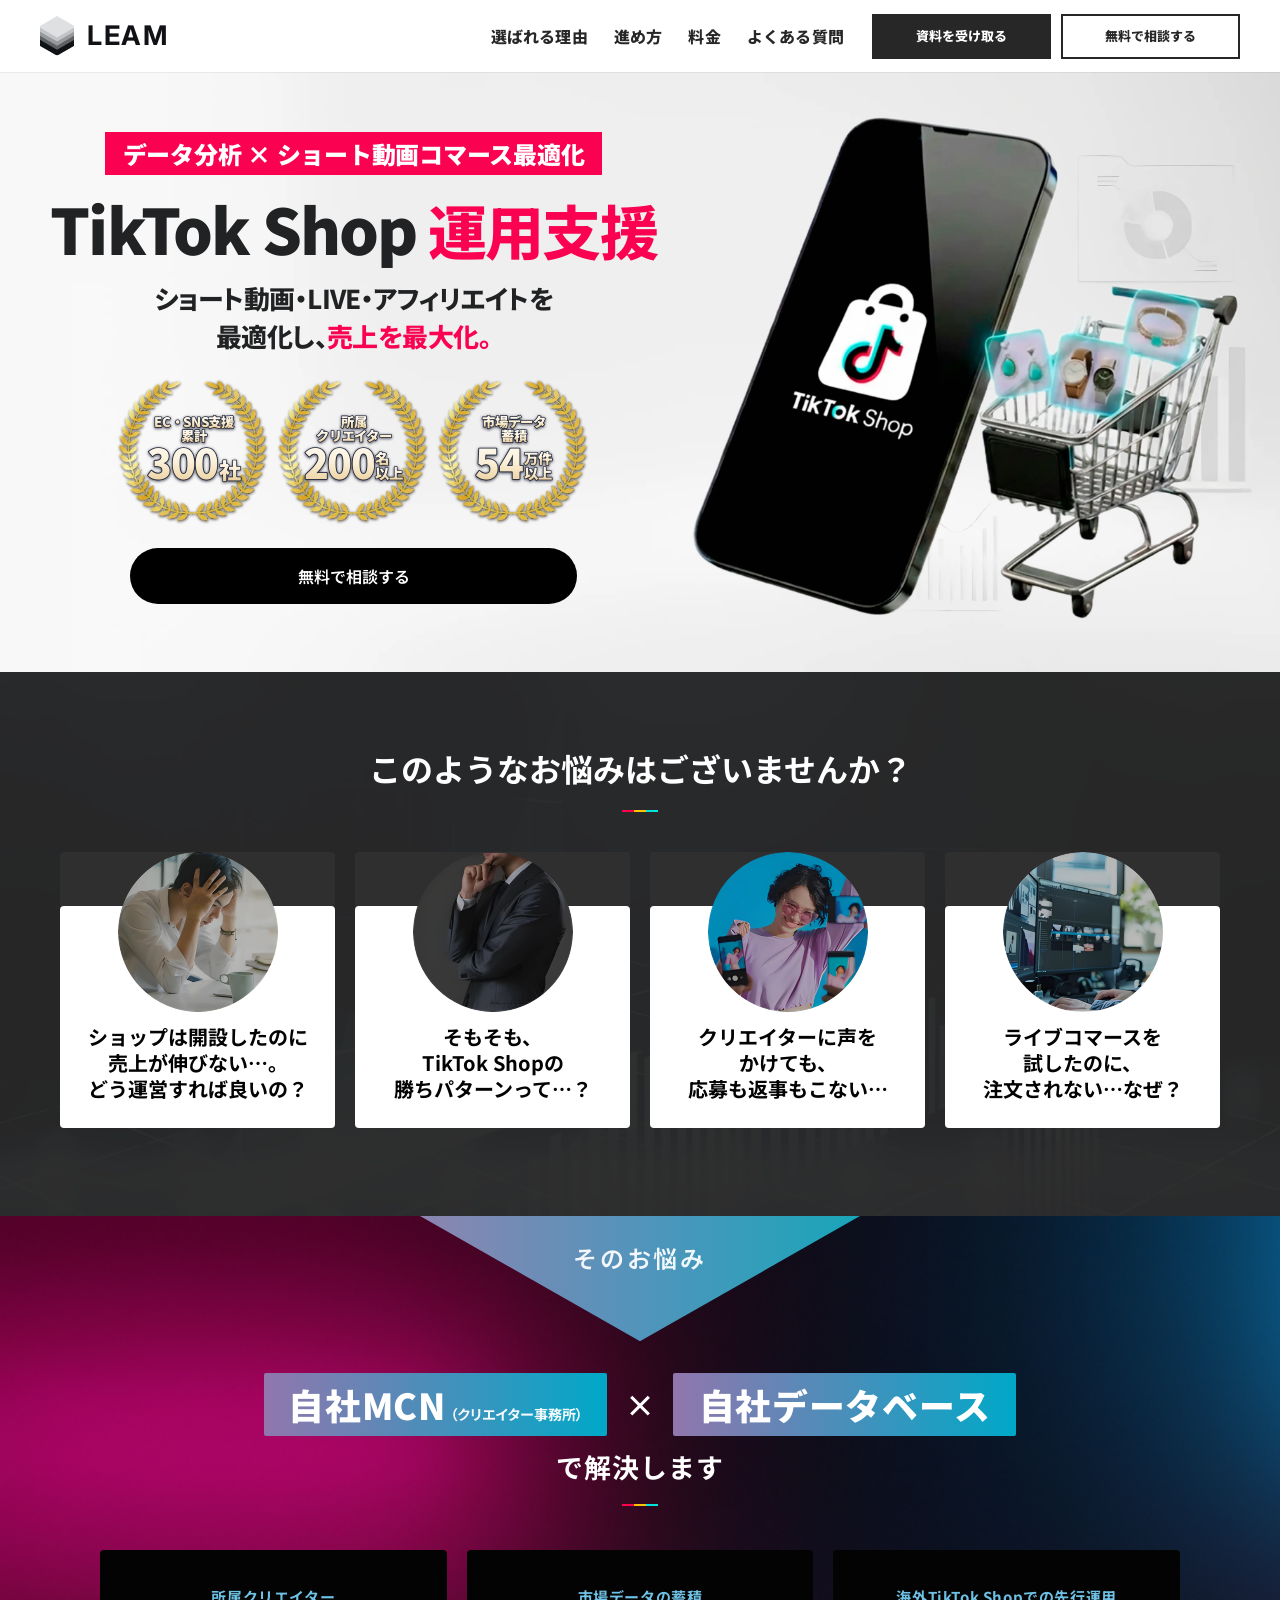
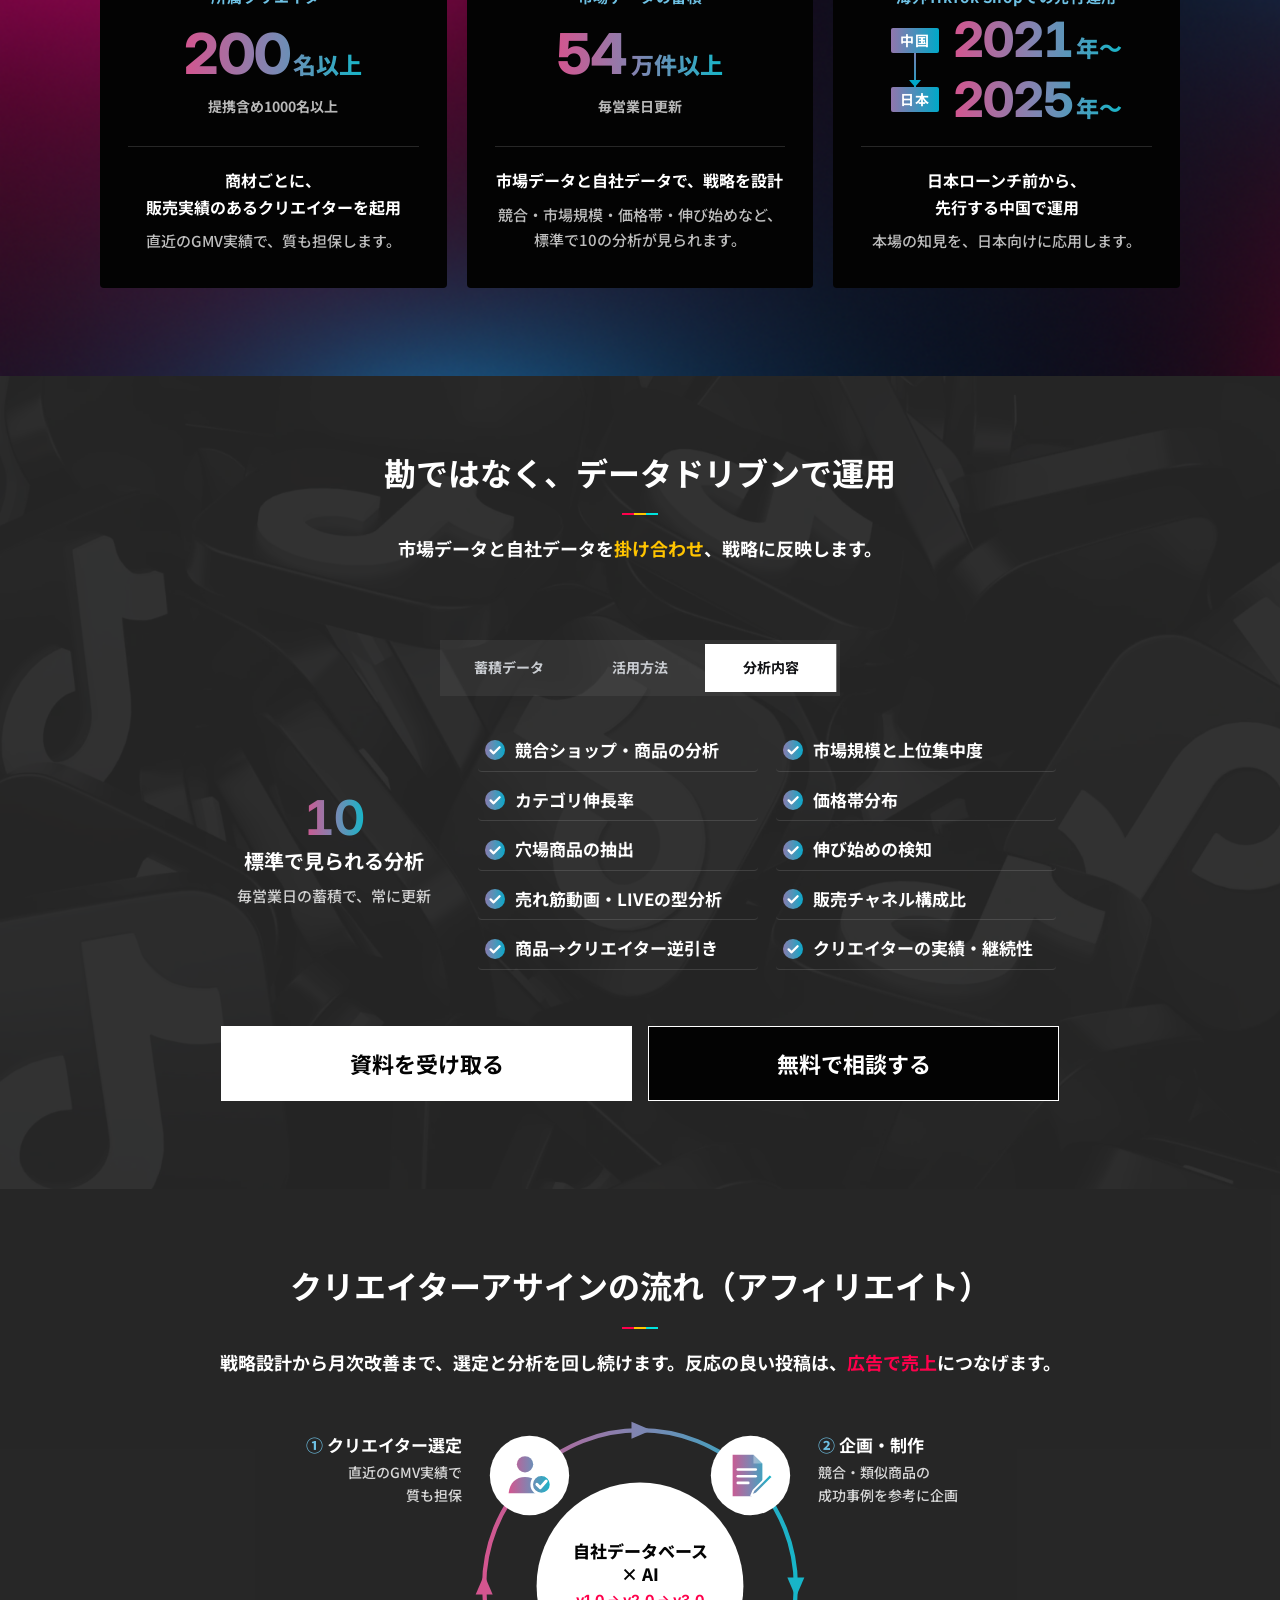
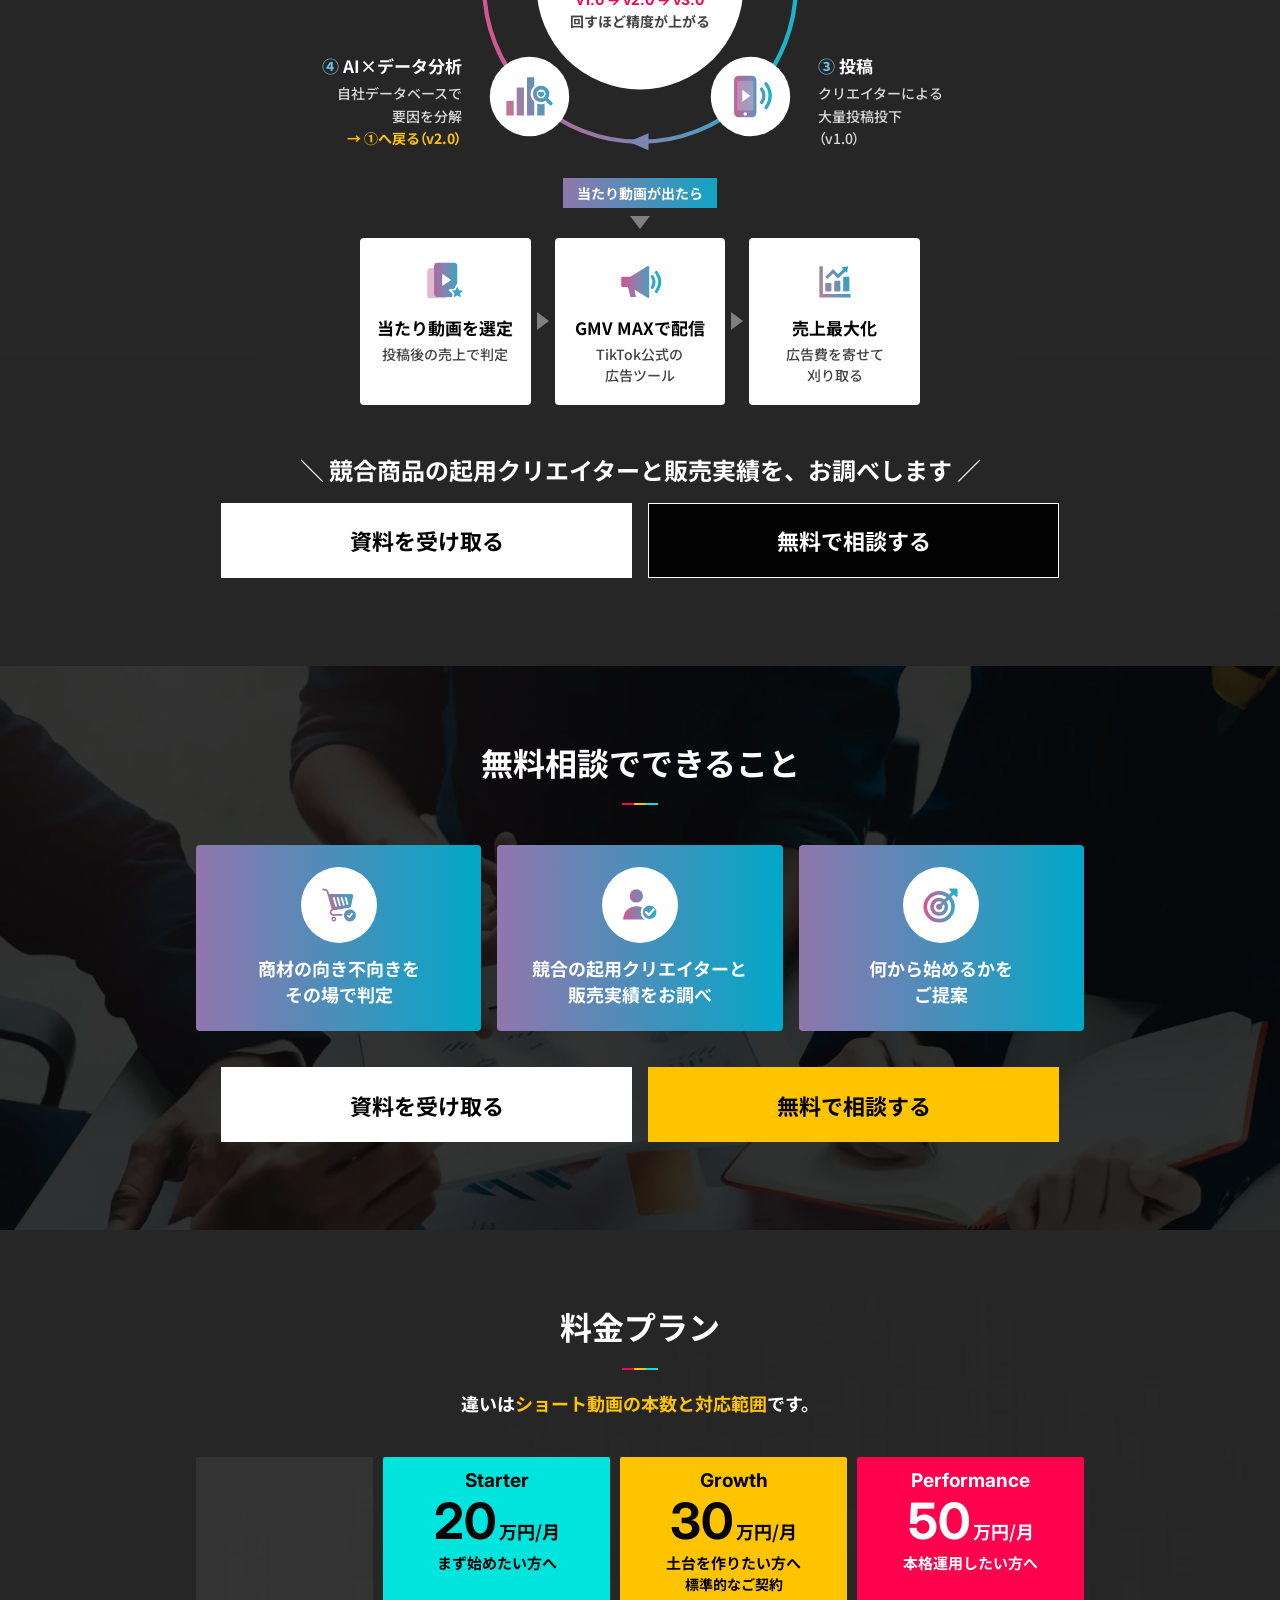
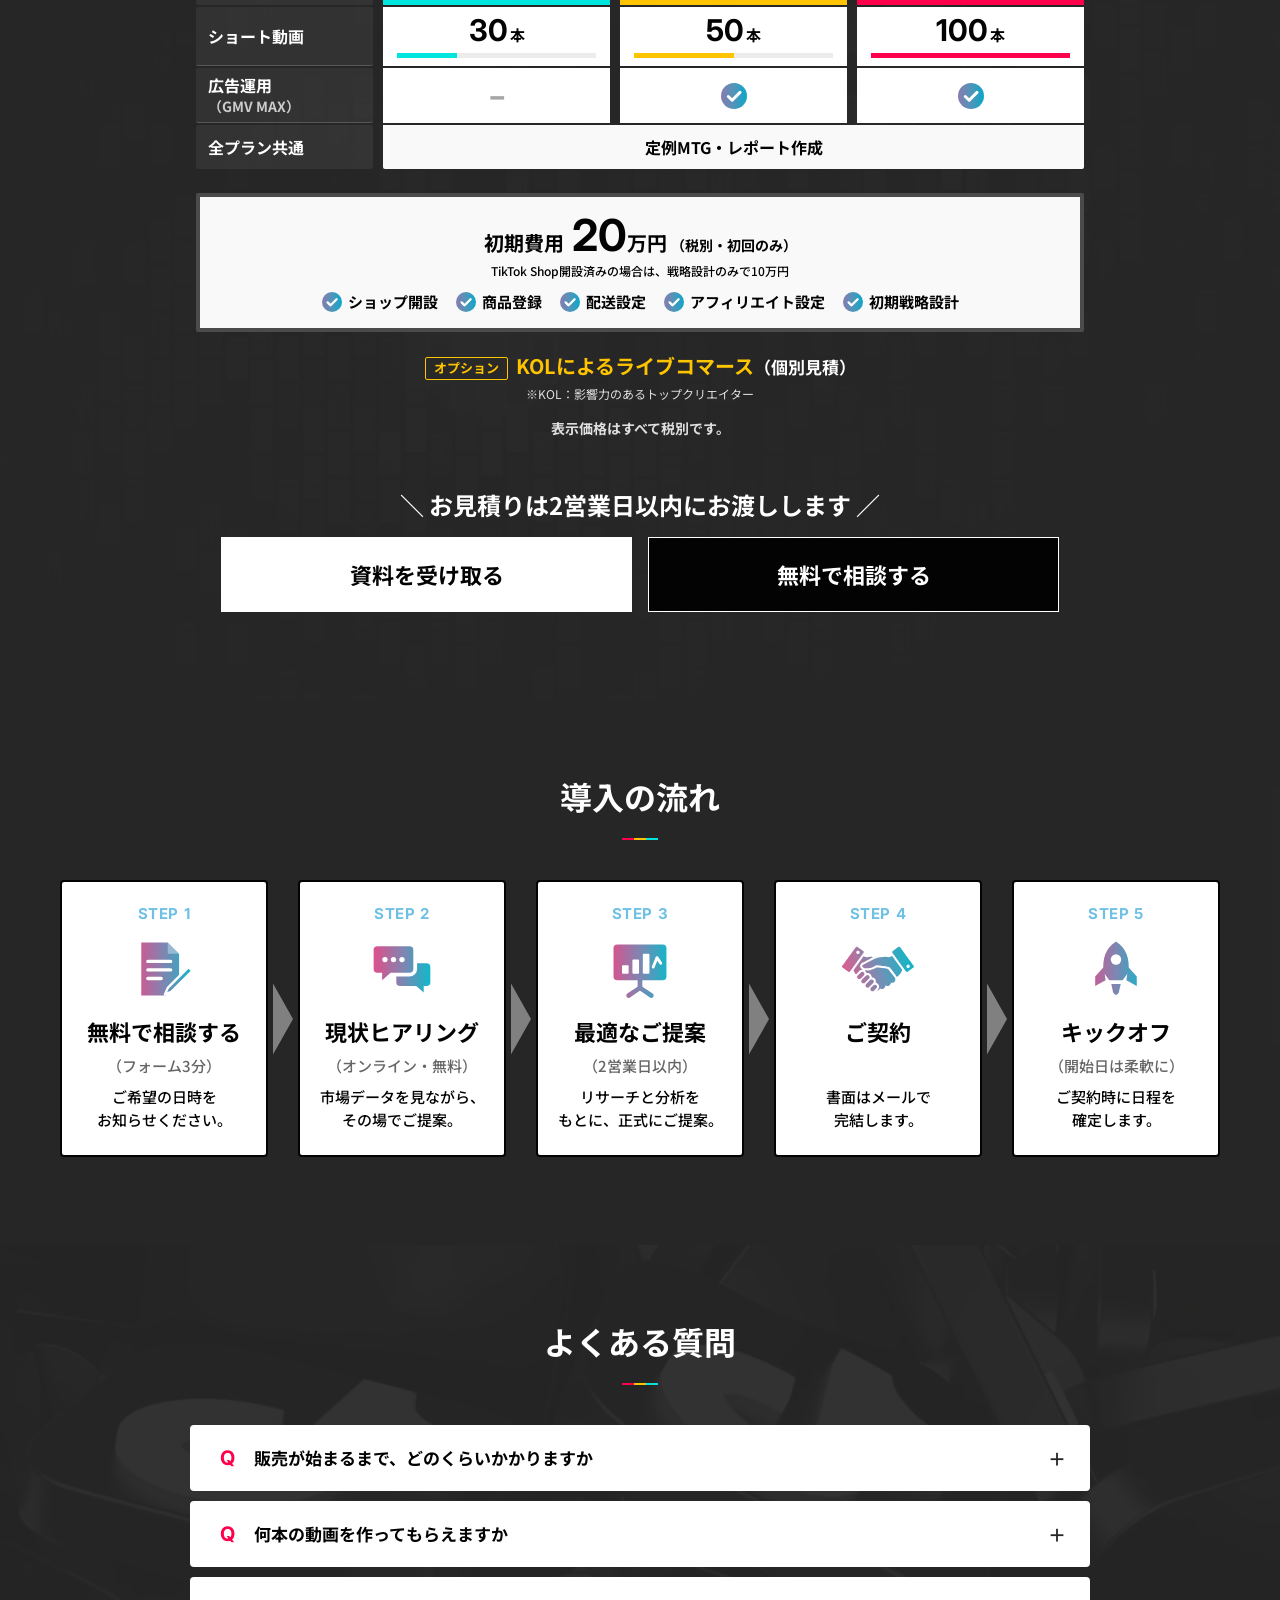
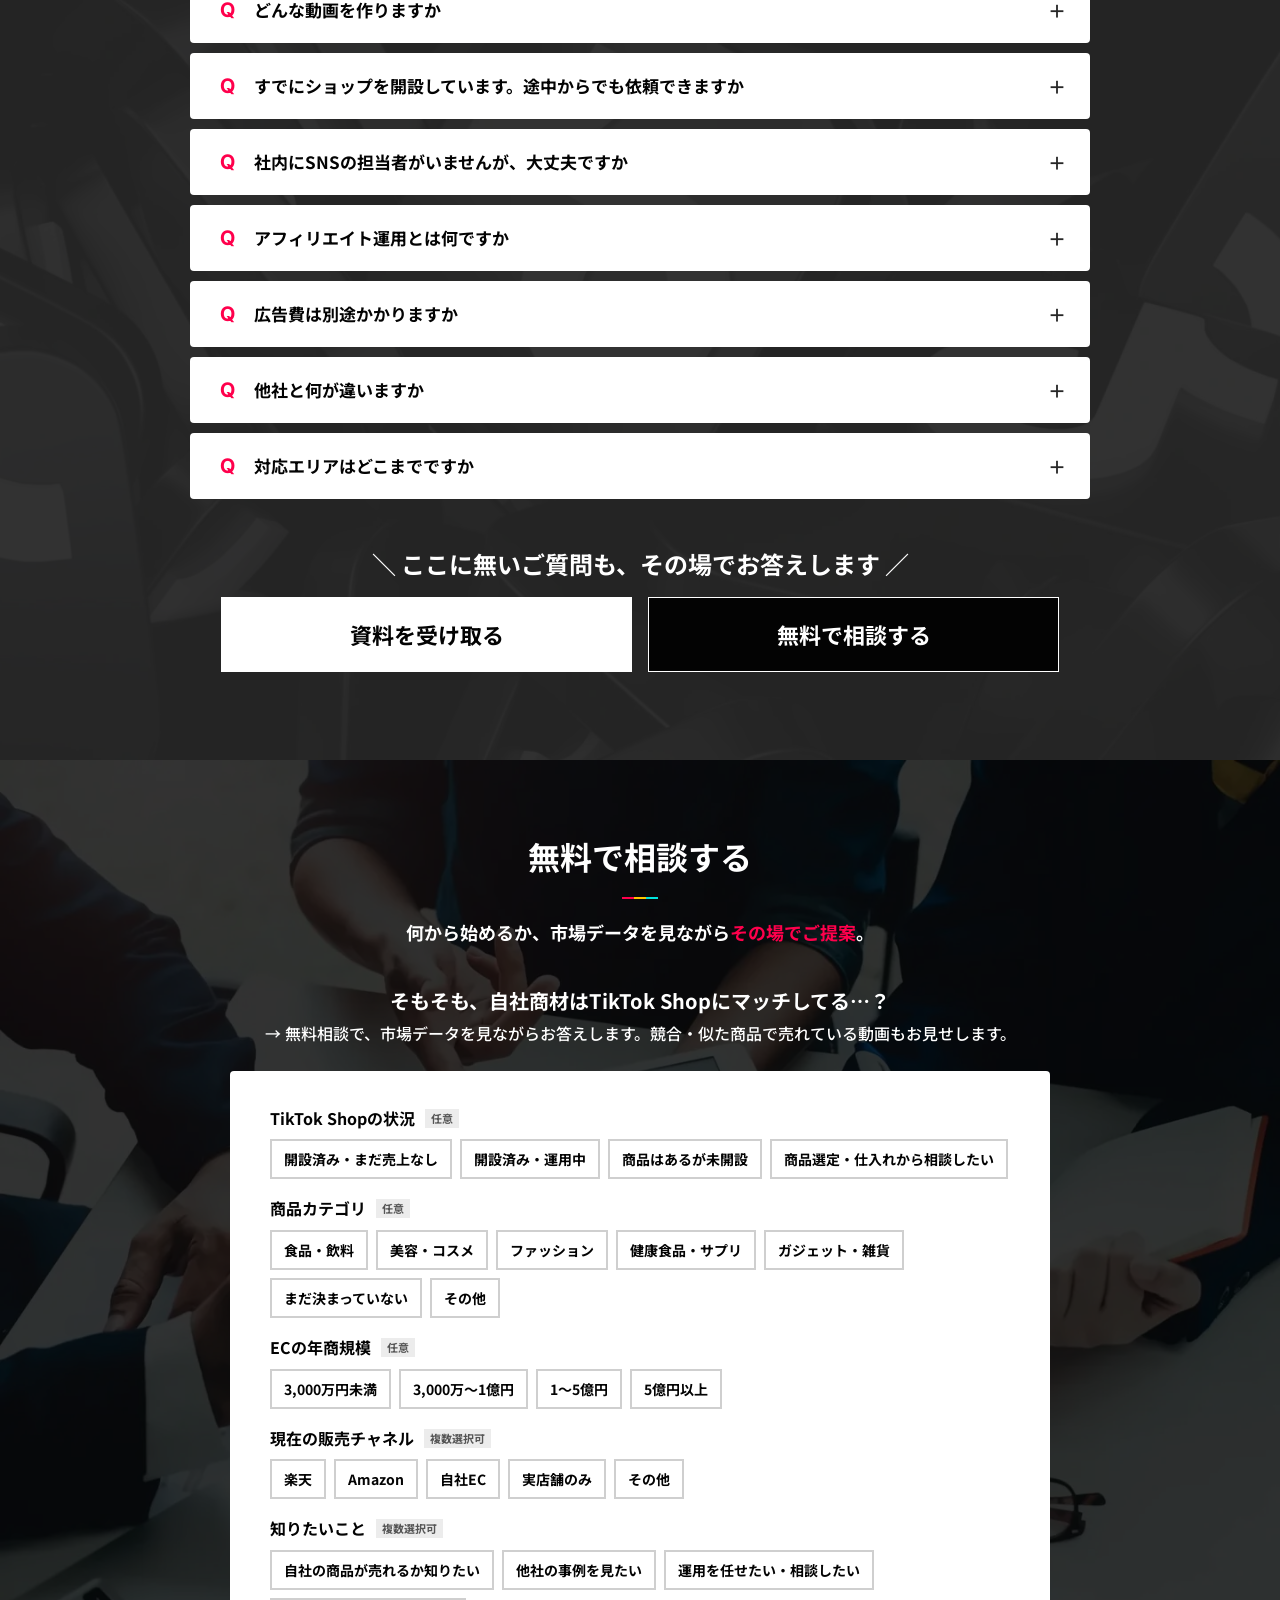
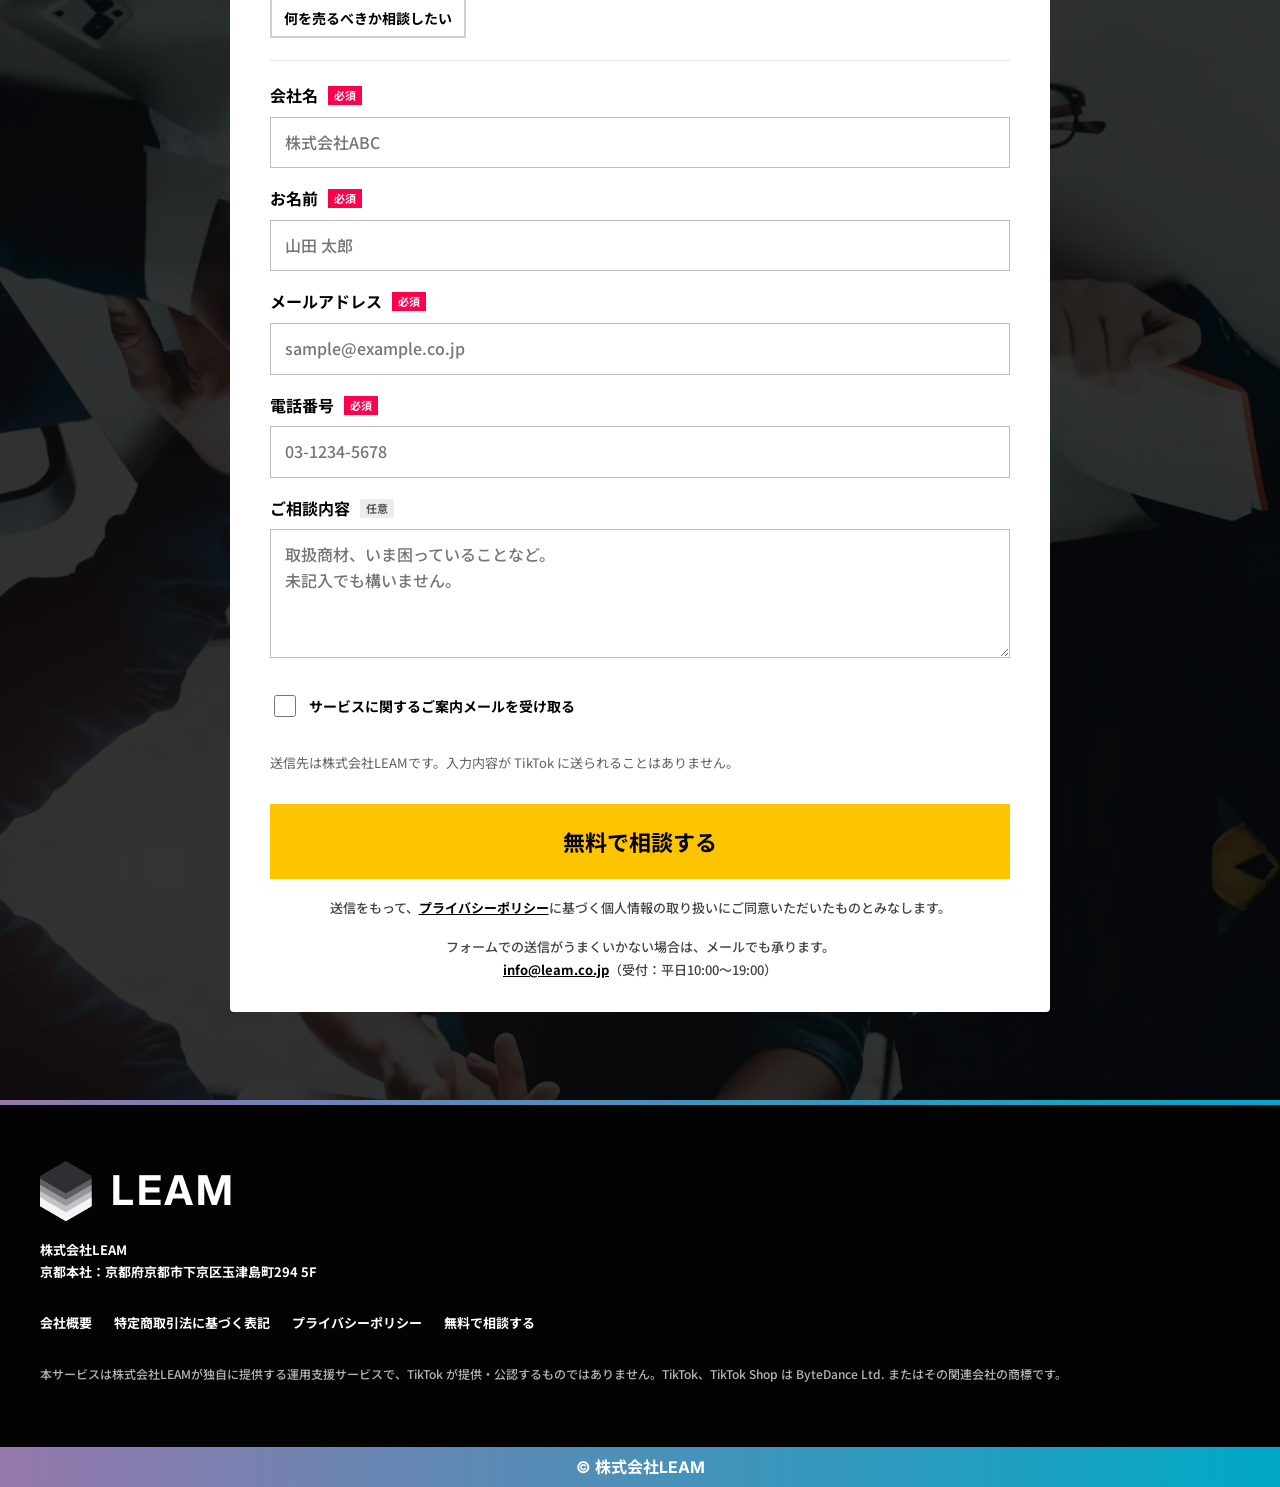
==== commit 8e8d294d: "料金を新プランに差し替え（SOIL 了解 11/16 14:11・江﨑さん指示 11/16 20:3x） Co-Authored-By: Claude Opus 5.5 <noreply@anthro" ====
--- a/index.html
+++ b/index.html
@@ -240,11 +240,11 @@
         </div>
         <div class="cs-lab cs-lab2">
           <p class="bx cs-lt"><span class="cs-num">②</span> <span class="nw">企画・制作</span></p>
-          <p class="bx cs-ld">台本から<br><span class="nw">原稿確認まで</span></p>
+          <p class="bx cs-ld"><span class="nw">競合・類似商品の</span><br><span class="nw">成功事例を<wbr>参考に<wbr>企画</span></p>
         </div>
         <div class="cs-lab cs-lab3">
-          <p class="bx cs-lt"><span class="cs-num">③</span> 投稿</p>
-          <p class="bx cs-ld"><span class="nw">ショート動画・LIVE</span><br><span class="cs-pa">（v1.0）</span></p>
+          <p class="bx cs-lt"><span class="cs-num">③</span> <span class="nw">投稿</span></p>
+          <p class="bx cs-ld"><span class="nw">クリエイターによる</span><br><span class="nw">大量投稿投下</span><br><span class="cs-pa">（v1.0）</span></p>
         </div>
         <div class="cs-lab cs-lab4">
           <p class="bx cs-lt"><span class="cs-num">④</span> <span class="nw">AI×データ分析</span></p>
@@ -252,9 +252,9 @@
         </div>
       </div>
       <div class="cs-branch">
-        <p class="bx cs-tag">優良UGCが<wbr>発生</p>
+        <p class="bx cs-tag">当たり動画が<wbr>出たら</p>
         <ol class="cs-row">
-          <li class="bx"><img src="assets/old/icons/ugc.svg" width="64" height="64" alt=""><b>優良UGCを<wbr>抽出</b><span>反応の<wbr>高い<wbr>投稿を<wbr>選ぶ</span></li>
+          <li class="bx"><img src="assets/old/icons/ugc.svg" width="64" height="64" alt=""><b>当たり動画を<wbr>選定</b><span>投稿後の<wbr>売上で<wbr>判定</span></li>
           <li class="bx"><img src="assets/old/icons/megaphone.svg" width="64" height="64" alt=""><b>GMV MAXで<wbr>配信</b><span>TikTok公式の<wbr>広告ツール</span></li>
           <li class="bx"><img src="assets/old/hd/growth.svg" width="64" height="64" alt=""><b>売上<wbr>最大化</b><span>広告費を<wbr>寄せて<wbr>刈り取る</span></li>
         </ol>
@@ -280,33 +280,33 @@
     <div class="sec-hd">
       <h2 class="bx">料金プラン</h2>
       <span class="sec-ul" aria-hidden="true"></span>
-      <p class="bx sec-lead"><span class="nb">違いは<wbr>クリエイターの<wbr><em class="em-y">人数と<wbr>対応範囲</em>です。</span></p>
+      <p class="bx sec-lead"><span class="nb">違いは<wbr><em class="em-y">ショート動画の<wbr>本数と<wbr>対応範囲</em>です。</span></p>
     </div>
     <div class="pt" role="table" aria-label="プランの比較">
       <div class="pt-row pt-row--hd" role="row">
         <div class="pt-corner" role="columnheader"></div>
         <div class="pt-h pt-h--c" role="columnheader">
           <h3 class="bx">Starter</h3>
-          <p class="bx pt-price"><b>25</b><span>万円〜/月</span></p>
-          <p class="bx pt-for">テスト検証<wbr>したい方へ</p>
+          <p class="bx pt-price"><b>20</b><span>万円/月</span></p>
+          <p class="bx pt-for">まず<wbr>始めたい方へ</p>
         </div>
         <div class="pt-h pt-h--y" role="columnheader">
           <h3 class="bx">Growth</h3>
-          <p class="bx pt-price"><b>35</b><span>万円〜/月</span></p>
+          <p class="bx pt-price"><b>30</b><span>万円/月</span></p>
           <p class="bx pt-for">土台を<wbr>作りたい方へ</p>
           <p class="bx pt-std">標準的なご契約</p>
         </div>
         <div class="pt-h pt-h--p" role="columnheader">
           <h3 class="bx">Performance</h3>
-          <p class="bx pt-price"><b>50</b><span>万円〜/月</span></p>
+          <p class="bx pt-price"><b>50</b><span>万円/月</span></p>
           <p class="bx pt-for">本格運用<wbr>したい方へ</p>
         </div>
       </div>
       <div class="pt-row" role="row">
-        <div class="pt-l" role="rowheader">クリエイター</div>
-        <div class="pt-c pt-c--c" role="cell"><p class="bx pt-n"><b>5</b>名〜／月</p><i class="pt-bar" aria-hidden="true"></i></div>
-        <div class="pt-c pt-c--y" role="cell"><p class="bx pt-n"><b>10</b>名〜／月</p><i class="pt-bar" aria-hidden="true"></i></div>
-        <div class="pt-c pt-c--p" role="cell"><p class="bx pt-n"><b>20</b>名〜／月</p><i class="pt-bar" aria-hidden="true"></i></div>
+        <div class="pt-l" role="rowheader"><span class="nb">ショート動画</span></div>
+        <div class="pt-c pt-c--c" role="cell"><p class="bx pt-n"><b>30</b>本</p><i class="pt-bar pt-bar--30" aria-hidden="true"></i></div>
+        <div class="pt-c pt-c--y" role="cell"><p class="bx pt-n"><b>50</b>本</p><i class="pt-bar" aria-hidden="true"></i></div>
+        <div class="pt-c pt-c--p" role="cell"><p class="bx pt-n"><b>100</b>本</p><i class="pt-bar" aria-hidden="true"></i></div>
       </div>
       <div class="pt-row" role="row">
         <div class="pt-l" role="rowheader"><span class="nb">広告運用</span><small class="nb">（GMV MAX）</small></div>
@@ -314,19 +314,16 @@
         <div class="pt-c" role="cell"><img class="pt-ok" src="assets/old/hd/check.svg" width="28" height="28" alt="あり"></div>
         <div class="pt-c" role="cell"><img class="pt-ok" src="assets/old/hd/check.svg" width="28" height="28" alt="あり"></div>
       </div>
-      <div class="pt-row" role="row">
-        <div class="pt-l" role="rowheader"><span class="nb">ライブコマース</span><small class="nb">（外部コマーサー起用）</small></div>
-        <div class="pt-c" role="cell"><span class="pt-no" role="img" aria-label="なし">−</span></div>
-        <div class="pt-c" role="cell"><img class="pt-ok" src="assets/old/hd/check.svg" width="28" height="28" alt="あり"></div>
-        <div class="pt-c" role="cell"><img class="pt-ok" src="assets/old/hd/check.svg" width="28" height="28" alt="あり"><small class="pt-plus">＋内製支援</small></div>
-      </div>
       <div class="pt-row pt-row--all" role="row">
         <div class="pt-l" role="rowheader">全プラン共通</div>
         <div class="pt-c pt-all" role="cell" aria-colspan="3">定例MTG・レポート作成</div>
       </div>
     </div>
     <div class="pt-base">
-      <p class="bx pt-base-p"><span class="pt-base-h">初期費用</span><b>30</b><span class="pt-base-u">万円</span><small class="bx">（税別・初回のみ）</small></p>
+      <div class="pt-ini">
+        <p class="bx pt-base-p"><span class="pt-base-h">初期費用</span><b>20</b><span class="pt-base-u">万円</span><small class="bx">（税別・初回のみ）</small></p>
+        <p class="bx pt-ini-cap pt-ini-cap--s">TikTok&nbsp;Shop<wbr>開設済みの場合は、<wbr>戦略設計のみで<wbr>10万円</p>
+      </div>
       <ul class="pt-checks">
         <li class="bx"><img src="assets/old/hd/check.svg" width="20" height="20" alt=""><span>ショップ開設</span></li>
         <li class="bx"><img src="assets/old/hd/check.svg" width="20" height="20" alt=""><span>商品登録</span></li>
@@ -335,6 +332,8 @@
         <li class="bx"><img src="assets/old/hd/check.svg" width="20" height="20" alt=""><span>初期戦略設計</span></li>
       </ul>
     </div>
+    <p class="bx pt-ex-opt pt-ex-opt--kol"><span class="pt-ex-tag">オプション</span><span class="nb pt-ex-kol">KOLによる<wbr>ライブコマース</span><span class="nb">（個別見積）</span></p>
+    <p class="bx pt-ex-note">※KOL：影響力のある<wbr>トップクリエイター</p>
     <p class="bx pr-tax">表示価格は<wbr>すべて<wbr>税別です。</p>
     <div class="cta"><p class="bx cta-say">＼ お見積りは<wbr>2営業日以内に<wbr>お渡しします ／</p><div class="cta-row"><a class="btn-w" href="#contact" data-intent="doc">資料を受け取る</a><a class="btn-b" href="#contact">無料で相談する</a></div></div>
   </div>
@@ -365,18 +364,18 @@
     <div class="faq">
 <details class="qa"><summary class="bx">販売が<wbr>始まるまで、<wbr>どのくらい<wbr>かかりますか</summary>
     <p class="bx">商品を<wbr>すでに<wbr>お持ちで<wbr>あれば、<wbr>2週間〜1ヶ月ほどで<wbr>投稿まで<wbr>進みます。<wbr>商品が<wbr>まだの<wbr>場合は、<wbr>商品を<wbr>確保でき次第<wbr>そこから<wbr>2週間〜1ヶ月ほどが<wbr>目安です。<wbr>審査の<wbr>進行や<wbr>素材の<wbr>ご準備状況に<wbr>より変動します。<wbr>売上が<wbr>立つまでの<wbr>期間に<wbr>ついては<wbr>お約束していません。</p></details>
-<details class="qa"><summary class="bx">クリエイターは<wbr>何人アサインされますか</summary>
-    <p class="bx">ご契約プランごとに<wbr>最低人数が<wbr>決まっています。<wbr>そこから<wbr>先は商材や<wbr>報酬条件、<wbr>時期に<wbr>よって<wbr>起用できる<wbr>人数が<wbr>変わります。<wbr>打診の<wbr>手順と、<wbr>反応が<wbr>得られなかった<wbr>場合の<wbr>代替手順まで<wbr>工程に<wbr>組み込んでいます。</p></details>
+<details class="qa"><summary class="bx">何本の<wbr>動画を<wbr>作って<wbr>もらえますか</summary>
+    <p class="bx">ご契約プランごとに、<wbr>30本・50本・100本の<wbr>投稿を<wbr>お約束します。<wbr>同じ<wbr>クリエイターが<wbr>複数本を<wbr>作ることも<wbr>あります。<wbr>本数を<wbr>守るため、<wbr>打診の<wbr>手順と、<wbr>反応が<wbr>得られなかった<wbr>場合の<wbr>代替手順まで<wbr>工程に<wbr>組み込んでいます。<wbr>売上の<wbr>お約束は<wbr>していません。</p></details>
+<details class="qa"><summary class="bx">どんな<wbr>動画を<wbr>作りますか</summary>
+    <p class="bx">競合や<wbr>似た商品で<wbr>売れている<wbr>動画を<wbr>調べ、<wbr>その型<wbr>（冒頭・構成・見せ方）を<wbr>参考に<wbr>企画します。<wbr>映像や<wbr>台本の<wbr>丸写しは<wbr>しません。</p></details>
 <details class="qa"><summary class="bx"><span>すでに<wbr>ショップを<wbr>開設しています。<wbr><span class="ib-sp">途中から<wbr>でも</span>依頼できますか</span></summary>
     <p class="bx">可能です。<wbr>まず戦略設計を<wbr>させていただき、<wbr>現在の<wbr>状態に<wbr>合わせて<wbr>途中からの<wbr>最適な<wbr>運用を<wbr>ご提案します。</p></details>
 <details class="qa"><summary class="bx">社内に<wbr>SNSの<wbr>担当者がいませんが、<wbr>大丈夫ですか</summary>
-    <p class="bx">投稿制作は<wbr>クリエイターが<wbr>担当し、<wbr>運用は<wbr>当社が<wbr>代行します。<wbr>貴社に<wbr>お願い<wbr>するのは、<wbr>商品情報の<wbr>ご提供、<wbr>サンプルの<wbr>発送、<wbr>掲載内容の<wbr>ご確認です。</p></details>
-<details class="qa"><summary class="bx">最低契約期間は<wbr>ありますか</summary>
-    <p class="bx">6ヶ月です。<wbr>立ち上がりまでに<wbr>要する<wbr>標準的な<wbr>期間に<wbr>合わせています。<wbr>7ヶ月目以降は、<wbr>継続か<wbr>解約かを<wbr>毎月ご判断いただけます。</p></details>
+    <p class="bx">売れている<wbr>動画の<wbr>リサーチと<wbr>企画は<wbr>当社、<wbr>制作と<wbr>投稿は<wbr>クリエイターが<wbr>担当し、<wbr>運用は<wbr>当社が<wbr>代行します。<wbr>貴社に<wbr>お願い<wbr>するのは、<wbr>商品情報の<wbr>ご提供、<wbr>サンプルの<wbr>発送、<wbr>掲載内容の<wbr>ご確認です。</p></details>
 <details class="qa"><summary class="bx">アフィリエイト運用とは<wbr>何ですか</summary>
-    <p class="bx">クリエイターが<wbr>商品を<wbr>紹介し、<wbr>売上に<wbr>応じて<wbr>報酬が<wbr>支払われる<wbr>成果報酬型の<wbr>PR手法です。<wbr>当社は<wbr>自社で<wbr>クリエイター事務所<wbr>（MCN）を<wbr>運営している<wbr>ため、<wbr>所属クリエイターと<wbr>直接やり<wbr>取りでき、<wbr>選定・打診・条件設計・投稿管理までを<wbr>一貫して<wbr>代行します。</p></details>
+    <p class="bx">クリエイターが<wbr>商品を<wbr>紹介し、<wbr>売上に<wbr>応じて<wbr>報酬が<wbr>支払われる<wbr>成果報酬型の<wbr>PR手法です。<wbr>当社は<wbr>自社で<wbr>クリエイター事務所<wbr>（MCN）を<wbr>運営している<wbr>ため、<wbr>所属クリエイターと<wbr>直接やり<wbr>取りでき、<wbr>選定・打診・条件設計・投稿管理までを<wbr>一貫して<wbr>代行します。<wbr>クリエイターへの<wbr>固定報酬は<wbr>月額に<wbr>含まれ、<wbr>成果報酬は<wbr>売れた分<wbr>だけ<wbr>かかります。</p></details>
 <details class="qa"><summary class="bx">広告費は<wbr>別途かかりますか</summary>
-    <p class="bx">はい。<wbr>月額費用に<wbr>広告費は<wbr>含まれません。<wbr>広告費は<wbr>戦略に<wbr>よって<wbr>変動しますが、<wbr>当社から<wbr>最適な<wbr>配分を<wbr>ご提案したうえで、<wbr>ご予算に<wbr>合う形で<wbr>進めます。<wbr>このほか、<wbr>サンプル商品代と<wbr>送料、<wbr>クリエイターへの<wbr>報酬は<wbr>実費での<wbr>ご負担と<wbr>なります。</p></details>
+    <p class="bx">はい。<wbr>月額費用に<wbr>広告費は<wbr>含まれません。<wbr>広告費は<wbr>戦略に<wbr>よって<wbr>変動しますが、<wbr>当社から<wbr>最適な<wbr>配分を<wbr>ご提案したうえで、<wbr>ご予算に<wbr>合う形で<wbr>進めます。<wbr>このほか、<wbr>サンプル商品代と<wbr>送料、<wbr>クリエイターへの<wbr>成果報酬<wbr>（売上連動）は<wbr>実費での<wbr>ご負担と<wbr>なります。</p></details>
 <details class="qa"><summary class="bx">他社と<wbr>何が<wbr>違いますか</summary>
     <p class="bx">4つあります。<wbr>①自社で<wbr>クリエイター事務所<wbr>（MCN）を<wbr>運営し、<wbr>所属200名以上<wbr>・提携含め1000名以上と<wbr>直接連携できる<wbr>こと。<wbr>②自社独自データ×市場データを<wbr>掛け合わせた<wbr>自社データベースで<wbr>判断する<wbr>こと。<wbr>③日本ローンチ前から<wbr>先行する<wbr>中国の<wbr>TikTok&nbsp;Shop運用を<wbr>経験している<wbr>こと。<wbr>④契約前の<wbr>無料の<wbr>ご相談で、<wbr>商材の<wbr>向き不向きを<wbr>自社データベースを<wbr>見ながら<wbr>その場で<wbr>判定する<wbr>ことです。</p></details>
 <details class="qa"><summary class="bx">対応エリアは<wbr>どこまでですか</summary>
@@ -396,7 +395,7 @@
       <span class="sec-ul" aria-hidden="true"></span>
       <p class="bx sec-lead">何から<wbr>始めるか、<wbr>市場データを<wbr>見ながら<em class="em-p">その場で<wbr>ご提案</em>。</p>
     </div>
-    <div class="ask"><p class="bx ask-q">そもそも、<wbr>自社商材は<wbr>TikTok&nbsp;Shopに<wbr>マッチしてる…？</p><p class="bx ask-a">→ 無料相談で、<wbr>市場データを<wbr>もとに<wbr>その場で<wbr>判定します。</p></div>
+    <div class="ask"><p class="bx ask-q">そもそも、<wbr>自社商材は<wbr>TikTok&nbsp;Shopに<wbr>マッチしてる…？</p><p class="bx ask-a">→ 無料相談で、<wbr>市場データを<wbr>見ながら<wbr>お答えします。<wbr>競合・似た<wbr>商品で<wbr>売れている<wbr>動画も<wbr>お見せします。</p></div>
 <div class="formbox">
     <form class="cform" id="consultForm" novalidate>
       <fieldset class="cf-q">
--- a/assets/css/soil-old.css
+++ b/assets/css/soil-old.css
@@ -1329,3 +1329,41 @@
   #reasons .rs-cols .rs-tl .rs-n b{font-size:30px}
 }
 .cf-rel{margin:4px 0 12px;font-size:13px;line-height:1.7;color:#5b5f66}
+
+/* ===== 2026-11-09 新プラン（2か月で30・50・100本）用に足したクラス。既存の部品の規則は変えていない ===== */
+#price .pt-note{margin-top:10px;font-size:15px;font-weight:700;line-height:1.6;color:#fff}
+#price .pt-c--c .pt-bar--30::before{width:30%}
+#price .pt-all-t{display:block;line-height:1.5}
+#price .pt-ini{display:flex;flex-direction:column;align-items:center;gap:6px}
+#price .pt-ini-h{display:flex;align-items:baseline;justify-content:center;font-weight:700;line-height:1.2;white-space:nowrap}
+#price .pt-ini-h small{font-size:13px}
+#price .pt-ini-k{font-size:16px;margin-right:8px}
+#price .pt-ini-in{flex:1 1 360px;min-width:0;display:flex;flex-direction:column;align-items:center;gap:8px}
+#price .pt-ini-cap{font-size:14px;font-weight:700;line-height:1.3;color:#030303}
+#price .pt-ex{max-width:888px;margin:16px auto 0;padding:16px 20px;border:1px solid rgba(255,255,255,.35);border-radius:2px;color:#fff}
+#price .pt-ex-h{font-size:16px;font-weight:700;line-height:1.4;text-align:center}
+#price .pt-ex-list{list-style:none;margin:12px 0 0;padding:0;display:grid;grid-template-columns:repeat(4,minmax(0,1fr));gap:10px}
+#price .pt-ex-list li{display:flex;flex-direction:column;align-items:center;justify-content:center;text-align:center;gap:2px;padding:10px 6px;background:rgba(255,255,255,.08);border-radius:2px}
+#price .pt-ex-list b{font-size:15px;font-weight:700;line-height:1.4}
+#price .pt-ex-list span{font-size:13px;font-weight:500;line-height:1.5;color:rgba(255,255,255,.82)}
+#price .pt-ex-opt{margin-top:12px;text-align:center;font-size:14px;font-weight:700;line-height:1.6}
+#price .pt-ex-tag{display:inline-block;margin-right:8px;padding:1px 8px;border:1px solid var(--yellow);border-radius:2px;color:var(--yellow);font-size:13px;line-height:1.45;vertical-align:1px}
+@media (max-width:767px){
+  #price .pt-note{margin-top:8px;font-size:13px;line-height:1.55}
+  #price .pt-ini-k{font-size:15px;margin-right:6px}
+  #price .pt-ini-in{flex:none;width:100%}
+  #price .pt-ex{margin-top:12px;padding:12px}
+  #price .pt-ex-h{font-size:15px}
+  #price .pt-ex-list{grid-template-columns:repeat(2,minmax(0,1fr));gap:6px;margin-top:10px}
+  #price .pt-ex-list li{padding:8px 4px}
+  #price .pt-ex-list b{font-size:14px}
+  #price .pt-ex-list span{font-size:13px}
+  #price .pt-ex-opt{margin-top:10px;font-size:13px}
+}
+
+/* 11/11 料金：KOL のライブコマースを目立たせる・開設済みの注記は小さく */
+#price .pt-ex-opt--kol{margin-top:18px;font-size:17px}
+#price .pt-ex-opt--kol .pt-ex-kol{color:var(--yellow);font-size:20px}
+#price .pt-ex-note{margin-top:2px;text-align:center;font-size:12px;opacity:.85}
+#price .pt-ini-cap--s{font-size:12px;font-weight:500}
+@media (max-width:767px){#price .pt-ex-opt--kol{font-size:15px}#price .pt-ex-opt--kol .pt-ex-kol{font-size:18px}}
